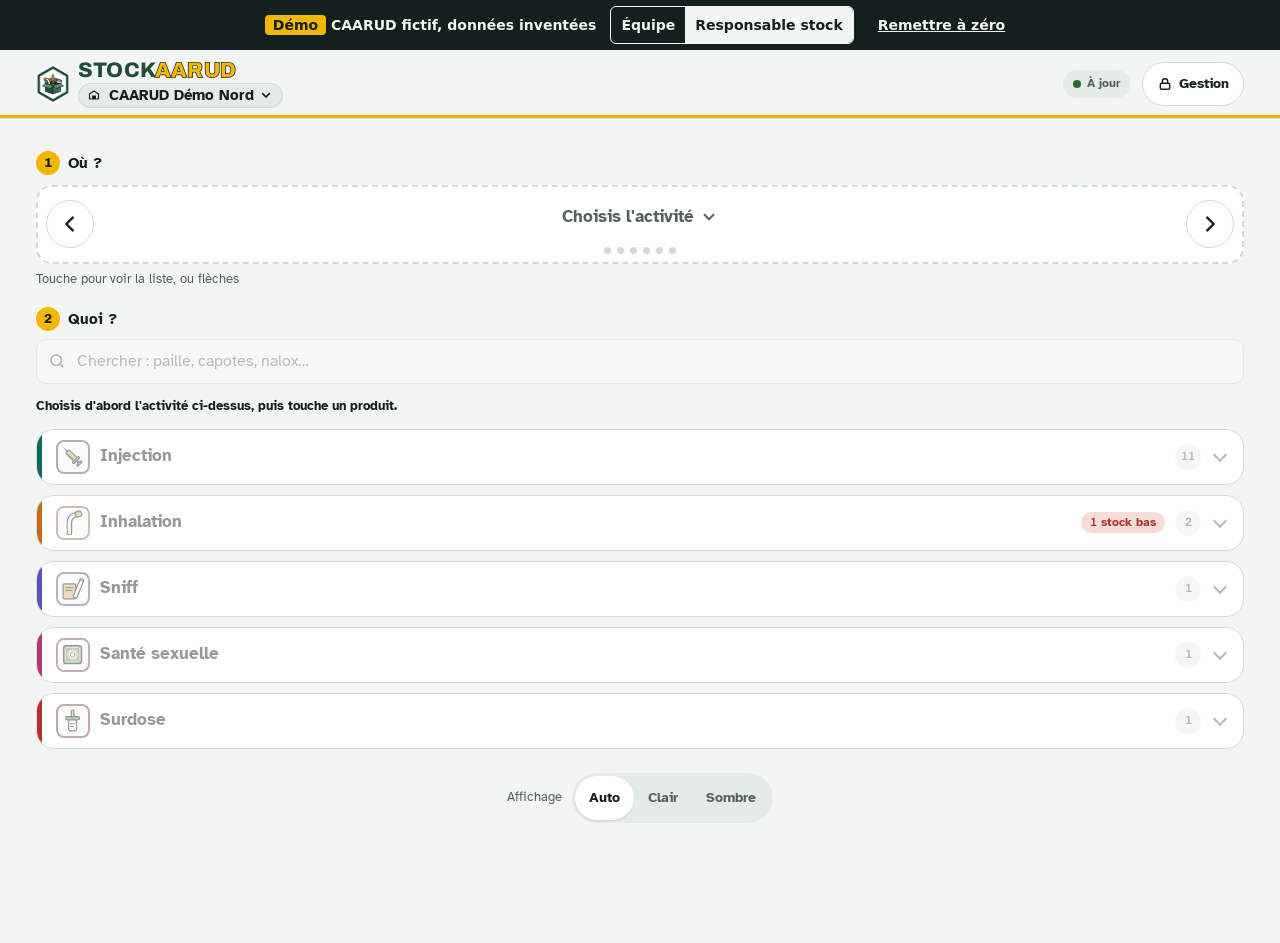
==== demo/index.html @ ba4b47fa "Add files via upload" ====
<!doctype html>
<html lang="fr">
<head>
<meta charset="utf-8">
<meta name="viewport" content="width=device-width,initial-scale=1,viewport-fit=cover">
<meta name="theme-color" content="#1F4D3A">
<meta name="description" content="Stockaarud : gestion des stocks de matériel de réduction des risques pour les CAARUD.">
<meta property="og:type" content="website">
<meta property="og:site_name" content="Stockaarud">
<meta property="og:locale" content="fr_FR">
<meta property="og:title" content="Stockaarud : la démo">
<meta property="og:description" content="Essaie l’appli avec un CAARUD fictif et un an de données : rien à installer, rien n’est envoyé.">
<meta property="og:image" content="https://stockaarud.github.io/img/og-stockaarud.jpg">
<meta property="og:image:width" content="1200">
<meta property="og:image:height" content="627">
<meta name="twitter:card" content="summary_large_image">

<link rel="icon" href="icons/icon-192.png">
<link rel="apple-touch-icon" href="icons/apple-touch-icon.png">
<meta name="apple-mobile-web-app-capable" content="yes">
<meta name="apple-mobile-web-app-title" content="Stockaarud">
<style>:root{color-scheme:light;padding-top:env(safe-area-inset-top,0px);padding-bottom:env(safe-area-inset-bottom,0px)}body{margin:0;font:14px system-ui,-apple-system,sans-serif}img{max-width:100%}[hidden]{display:none!important}</style>
<meta name="robots" content="noindex">
<title>Démo · Stockaarud</title>
<link rel="preconnect" href="https://fonts.googleapis.com">
<link rel="preconnect" href="https://fonts.gstatic.com" crossorigin>
<link rel="preload" as="style" href="https://fonts.googleapis.com/css2?family=Archivo:wdth,wght@100,600;100,800;112,800&family=Atkinson+Hyperlegible:ital,wght@0,400;0,700;1,400&display=swap" onload="this.onload=null;this.rel='stylesheet'">
<noscript><link rel="stylesheet" href="https://fonts.googleapis.com/css2?family=Archivo:wdth,wght@100,600;100,800;112,800&family=Atkinson+Hyperlegible:ital,wght@0,400;0,700;1,400&display=swap"></noscript>
<style>
/* Layout : appli outil, une colonne étroite et rapide pour l'équipe, plus large pour le coordo */
:root{
  --bg:#f2f5f3; --surface:#ffffff; --surface-2:#e5ece8; --fg:#14201d; --muted:#53645d; --line:#d0dbd5;
  --accent:#1f4d3a; --accent-ink:#ffffff; --accent-soft:#dce9e2; --brand:#1f4d3a; --brand-2:#f2b705; --brand-ink:#14201d;
  --good:#276b31; --good-soft:#dcefdf; --warn:#8a5200; --warn-soft:#f8e8cc; --crit:#b3332a; --crit-soft:#f7dcd8;
  --c1:#0c6a5d; --c2:#c46a1b; --c3:#5a55b5; --c4:#b23a72; --c5:#3f7fb8; --c6:#7b8a2e;
  --display:"Archivo","Helvetica Neue",Arial,sans-serif; --body:"StkNum","Atkinson Hyperlegible",system-ui,-apple-system,"Segoe UI",sans-serif;
  --r:12px;
}
@media (prefers-color-scheme:dark){:root:not([data-theme="light"]){
  --bg:#101714; --surface:#17211d; --surface-2:#1f2c26; --fg:#e4eeea; --muted:#9bb0a6; --line:#2b3a33;
  --accent:#7fc29c; --accent-ink:#0b1f16; --accent-soft:#1c3a2c; --brand:#ffffff; --brand-2:#f2b705; --brand-ink:#ffffff;
  --good:#71c47a; --good-soft:#1b3420; --warn:#f0a845; --warn-soft:#3a2b12; --crit:#ff7f72; --crit-soft:#3d1c19;
  --c1:#4cc2ae; --c2:#f09a4e; --c3:#9b96f0; --c4:#ef7fb3; --c5:#7db7ee; --c6:#bccb63; color-scheme:dark}}
:root[data-theme="dark"]{
  --bg:#101714; --surface:#17211d; --surface-2:#1f2c26; --fg:#e4eeea; --muted:#9bb0a6; --line:#2b3a33;
  --accent:#7fc29c; --accent-ink:#0b1f16; --accent-soft:#1c3a2c; --brand:#ffffff; --brand-2:#f2b705; --brand-ink:#ffffff;
  --good:#71c47a; --good-soft:#1b3420; --warn:#f0a845; --warn-soft:#3a2b12; --crit:#ff7f72; --crit-soft:#3d1c19;
  --c1:#4cc2ae; --c2:#f09a4e; --c3:#9b96f0; --c4:#ef7fb3; --c5:#7db7ee; --c6:#bccb63; color-scheme:dark}
*{box-sizing:border-box}
[hidden]{display:none!important}
body{background:var(--bg);color:var(--fg);font-family:var(--body);font-size:16px;line-height:1.45}
.wrap{max-width:1040px;margin:0 auto;padding-left:max(16px,env(safe-area-inset-left,0px));padding-right:max(16px,env(safe-area-inset-right,0px));padding-block:12px 120px}
header.top{position:sticky;top:env(safe-area-inset-top,0px);z-index:20;background:var(--bg);border-bottom:1px solid var(--line)}
body::before{content:"";position:fixed;inset:0 0 auto;height:env(safe-area-inset-top,0px);z-index:21;background:var(--bg)}
.topin{max-width:1040px;margin:0 auto;padding-left:max(16px,env(safe-area-inset-left,0px));padding-right:max(16px,env(safe-area-inset-right,0px));padding-block:10px;display:flex;align-items:center;gap:12px;flex-wrap:wrap}
.brand{font-family:var(--display);font-weight:800;font-size:22px;letter-spacing:-.01em;display:flex;align-items:center;gap:8px}
.brand .emb{width:34px;height:38px;flex:none}
.brand .wm{font-family:var(--display);font-weight:800;font-size:21px;letter-spacing:.01em;text-transform:uppercase;line-height:1}
.brand .wm .a{color:var(--brand)}.brand .wm .b{color:var(--brand-2);-webkit-text-stroke:3px var(--brand-ink);paint-order:stroke fill}
@media (prefers-color-scheme:dark){:root:not([data-theme="light"]) .brand .wm .b{-webkit-text-stroke:0}}
:root[data-theme="dark"] .brand .wm .b{-webkit-text-stroke:0}
header.top{box-shadow:inset 0 -3px 0 var(--brand-2)}
.brand{min-width:0}.brand .bt{display:flex;flex-direction:column;min-width:0;gap:2px}
.brand .caarud{align-self:flex-start;display:inline-flex;align-items:center;gap:4px;max-width:100%;min-width:0;font:700 14px/1.15 var(--body);color:var(--fg);letter-spacing:0;background:var(--surface-2);border:1px solid var(--line);border-radius:999px;padding:3px 8px 3px 9px;cursor:pointer;-webkit-tap-highlight-color:transparent}
.brand .caarud span{white-space:nowrap;overflow:hidden;text-overflow:ellipsis;min-width:0}
.brand .caarud svg{width:16px;height:16px;flex:none}
.brand .caarud:disabled{cursor:default;opacity:1;background:none;border-color:transparent;padding-left:0;color:var(--muted)}
.cbar{display:flex;width:100%;align-items:center;gap:10px;justify-content:space-between;border:0;margin:0;cursor:pointer;background:#1f4d3a;color:#fff;font:800 16px/1.2 var(--display);padding:8px max(16px,env(safe-area-inset-right,0px),calc((100% - 1040px)/2 + 16px)) 8px max(16px,env(safe-area-inset-left,0px),calc((100% - 1040px)/2 + 16px));margin-bottom:3px;text-align:left}
.cbar[hidden]{display:none}.cbar .cb-n{min-width:0;overflow:hidden;text-overflow:ellipsis;white-space:nowrap;font-size:17px;letter-spacing:.01em}
.cbar .cb-c{flex:none;display:inline-flex;align-items:center;gap:2px;font:700 13px var(--body);background:rgb(255 255 255/.16);border-radius:999px;padding:4px 6px 4px 10px}.cbar svg{width:16px;height:16px}
.cktip{position:fixed;z-index:70;pointer-events:none;background:var(--fg);color:var(--bg);font:500 13px/1.35 var(--body);padding:7px 10px;border-radius:10px;max-width:260px;box-shadow:0 6px 18px rgb(0 0 0/.25);display:flex;flex-direction:column;gap:2px}
.cktip[hidden]{display:none}.cktip i{display:inline-block;width:9px;height:9px;border-radius:2px;margin-right:6px;vertical-align:0}.cktip b{font-weight:800}
.ckguide{stroke:var(--fg);stroke-width:1;stroke-dasharray:3 3;opacity:.5;pointer-events:none}
svg[data-ck]{touch-action:pan-y}
.jscale{display:flex;align-items:center;gap:4px;margin:6px 0 0 40px;font-size:12px;color:var(--muted)}.jscale i{display:inline-block;width:18px;height:12px;border-radius:3px;background:var(--c1)}.jscale span{margin:0 4px}
.expg{display:grid;grid-template-columns:1fr 1fr;gap:8px}.expg .btn{justify-content:center;display:inline-flex;align-items:center;gap:6px}.expg .btn.primary{grid-column:1/-1}
@media (max-width:380px){.expg{grid-template-columns:1fr}}
@media (min-width:1100px){.wrap,.topin{max-width:1240px}.svnav{flex-wrap:wrap;overflow:visible}.cbar{padding-left:max(16px,calc((100% - 1240px)/2 + 16px));padding-right:max(16px,calc((100% - 1240px)/2 + 16px))}
  .bgrid{display:grid;grid-template-columns:minmax(0,1.3fr) minmax(0,1fr);gap:0 16px;align-items:start}.bcol{min-width:0}}
.xctl{display:flex;flex-wrap:wrap;gap:8px 14px;align-items:flex-end;margin-top:8px}.xctl label{display:flex;flex-direction:column;gap:4px;font-size:13px;color:var(--muted);font-weight:600}
.xt table{width:auto;min-width:min(100%,520px)}.xt table td{white-space:nowrap}.xt table th{white-space:normal;max-width:6.5em;vertical-align:bottom;line-height:1.2}.xt table td:first-child,.xt table th:first-child{max-width:none;white-space:normal;min-width:12em}.xt tr.xtot td{border-top:2px solid var(--fg)}
.lotp>summary{cursor:pointer;list-style:none}.lotp>summary::-webkit-details-marker{display:none}.lotp>summary::after{content:" ▾";color:var(--muted)}.lotp[open]>summary::after{content:" ▴"}
.lotg{display:grid;grid-template-columns:repeat(auto-fill,minmax(260px,1fr));gap:6px 14px;margin-top:12px}.loti{display:flex;align-items:center;gap:8px;padding:4px 0;border-bottom:1px solid var(--line)}.loti span{flex:1;min-width:0;font-size:14px}.loti input{width:90px;text-align:right}
.mt table input,.mt table select{min-height:36px;padding:4px 8px;font-size:14px}.mt td{vertical-align:middle}
body.en-ecran header.top,body.en-ecran #demoBar{display:none}
.ecran{padding:12px 0 40px}.eh{display:flex;justify-content:space-between;align-items:flex-start;gap:12px;flex-wrap:wrap}.eh h1{font:800 clamp(28px,4vw,52px)/1.05 var(--display);margin:0}.eh p{margin:4px 0 0;color:var(--muted);font-size:clamp(15px,1.6vw,22px)}
.eg{display:grid;grid-template-columns:repeat(auto-fit,minmax(280px,1fr));gap:16px;margin-top:18px}.ec{background:var(--surface);border:1px solid var(--line);border-radius:16px;padding:16px 18px;border-top:8px solid var(--line)}.ec.crit{border-top-color:var(--crit)}.ec.warn{border-top-color:var(--warn)}
.ec h2{font:800 clamp(18px,1.8vw,26px) var(--display);margin:0 0 10px}.ec ul{list-style:none;margin:0;padding:0}.ec li{display:flex;align-items:center;gap:10px;padding:8px 0;border-bottom:1px solid var(--line);font-size:clamp(16px,1.5vw,22px)}
.ec .en{flex:1;min-width:0}.ec .ej{font-weight:800;white-space:nowrap}.ec .ej.crit{color:var(--crit)}.ec .ej.warn{color:var(--warn)}.eok{color:var(--muted);font-size:18px}.ef{margin-top:16px;color:var(--muted);font-size:13px;text-align:center}
.chg{list-style:none;margin:6px 0 0;padding:0}.chg li{padding:8px 0 8px 22px;border-bottom:1px solid var(--line);position:relative;line-height:1.4}.chg li::before{position:absolute;left:0;top:8px;font-weight:800}
.chg li.up::before{content:"↗";color:var(--fg)}.chg li.down::before{content:"↘";color:var(--muted)}.chg li.new::before{content:"＋";color:var(--warn)}.chg li.stop::before{content:"×";color:var(--muted)}
.terr{display:flex;flex-wrap:wrap;align-items:center;gap:8px 12px;margin:8px 0 2px}.terr-p{display:flex;align-items:center;gap:8px;background:var(--surface);border:1px solid var(--line);border-radius:14px;padding:6px 8px 6px 12px;flex:1;min-width:230px}
.terr-l{flex:1;font-weight:600;font-size:14px;line-height:1.2}.terr-l small{display:block;font-weight:400;color:var(--muted);font-size:12px}.terr-n{min-width:34px;text-align:center;font:800 22px var(--display)}
.terr-b{width:44px;height:44px;border-radius:50%;border:1px solid var(--line);background:var(--surface-2);color:var(--fg);font:800 22px var(--body);cursor:pointer}.terr-b.plus{background:var(--actc,var(--accent));color:#fff;border-color:transparent}.terr-b:disabled{opacity:.35}
@media (max-width:899px){body.v-coordo header.top{position:static}.subnav .main button{padding-inline:8px}}
@media (min-width:1100px){body{font-size:17px}.note{font-size:14.5px}table{font-size:15.5px}.alert{font-size:15.5px}.kpi .k{font-size:13.5px}.subnav button{font-size:15.5px}.svnav button{font-size:14.5px}.legend{font-size:13.5px}.chip{font-size:16px}.btn{font-size:15.5px}.btn.small{font-size:14.5px}label{font-size:15px}
  .regwrap{display:grid;grid-template-columns:260px minmax(0,1fr);gap:18px;align-items:start;margin-top:14px}.regnav{display:flex;flex-direction:column;gap:2px;position:sticky;top:calc(var(--hdrH,64px) + var(--subH,52px) + 8px)}
  .regnav{max-height:calc(100vh - var(--hdrH,64px) - var(--subH,52px) - 24px);overflow-y:auto}.regnav .regh{margin:10px 12px 2px;padding-top:12px;border-top:1px solid var(--line);font:800 13.5px var(--body);color:var(--fg)}
  .regnav button{text-align:left;border:0;background:none;padding:8px 12px;border-radius:10px;font:600 15px var(--body);color:var(--muted);cursor:pointer}.regnav button[aria-pressed="true"]{background:var(--surface);color:var(--fg);box-shadow:inset 3px 0 0 var(--brand-2)}.regnav button:hover{color:var(--fg)}}
.cmdt td{vertical-align:middle}.cmdt tr.cmdx td{background:var(--surface-2);padding:12px 16px}
.instb{display:flex;flex-wrap:wrap;align-items:center;justify-content:center;gap:8px 12px;margin-top:20px;font-size:14px;color:var(--muted);text-align:center}
.iosg{list-style:none;margin:0;padding:0;display:flex;flex-direction:column;gap:10px}.iosg li{display:flex;align-items:center;gap:12px;font-size:16px}.iosg .ig{flex:none;width:52px;height:52px;border-radius:12px;background:var(--surface-2);display:grid;place-items:center;color:#0a7aff}.iosg .ig.tx{font:700 13px var(--body);width:auto;padding:0 10px}
.iosarrow{text-align:center;font-weight:700;color:var(--accent)}
.cl{display:flex;flex-direction:column;gap:8px}.cl-it{display:flex;gap:8px;align-items:center}
.cl-go{flex:1;min-width:0;display:flex;flex-direction:column;align-items:flex-start;gap:2px;text-align:left;font:inherit;color:var(--fg);background:var(--surface-2);border:2px solid transparent;border-radius:12px;padding:12px 14px;cursor:pointer;min-height:56px}
.cl-go b{font-size:17px}.cl-go span{font-size:13px;color:var(--muted)}
.cl-it.cur .cl-go{border-color:var(--actc,var(--accent));background:var(--surface);cursor:default}
.cl-add{border-top:1px solid var(--line);padding-top:10px}.cl-add summary{cursor:pointer;font-weight:700;min-height:40px;display:flex;align-items:center}
.cl-scan{display:flex;flex-direction:column;gap:8px}.cl-scan[hidden]{display:none}.cl-scan video{width:100%;aspect-ratio:1;object-fit:cover;border-radius:12px;background:#000}
.cl-add[open]{display:flex;flex-direction:column;gap:8px}.cl-add input{width:100%;box-sizing:border-box}
.brand .caarud::before{content:"";display:inline-block;width:12px;height:12px;margin-right:5px;vertical-align:-1px;background:currentColor;-webkit-mask:url("data:image/svg+xml,%3Csvg xmlns='http://www.w3.org/2000/svg' viewBox='0 0 24 24'%3E%3Cpath d='M3 10 12 4l9 6v10H3z' fill='none' stroke='black' stroke-width='2.4' stroke-linejoin='round'/%3E%3Crect x='8' y='13' width='8' height='7' fill='black'/%3E%3C/svg%3E") center/contain no-repeat;mask:url("data:image/svg+xml,%3Csvg xmlns='http://www.w3.org/2000/svg' viewBox='0 0 24 24'%3E%3Cpath d='M3 10 12 4l9 6v10H3z' fill='none' stroke='black' stroke-width='2.4' stroke-linejoin='round'/%3E%3Crect x='8' y='13' width='8' height='7' fill='black'/%3E%3C/svg%3E") center/contain no-repeat}
.topin{flex-wrap:nowrap}
.sync{background:var(--surface-2);border-radius:999px;padding:5px 10px;white-space:nowrap;font-weight:600}
@media (max-width:480px){.topin{gap:8px}.brand .emb{width:30px;height:34px}.brand .wm{font-size:18px}.hbtn{padding:8px 12px}}
.grow{flex:1}
.hbtn{display:inline-flex;align-items:center;gap:6px;border:1px solid var(--line);background:var(--surface);color:var(--fg);border-radius:999px;padding:8px 14px;font:600 14px var(--body);cursor:pointer;min-height:44px}
.hbtn svg{width:16px;height:16px}
.codebox{display:flex;flex-direction:column;gap:12px}
.codebox input{font:800 28px var(--display);letter-spacing:.3em;text-align:center}
.codebox .err{color:var(--crit);font-weight:600;min-height:1.2em}
@media (prefers-reduced-motion:no-preference){.codebox.shake{animation:shake .35s}}
@keyframes shake{25%{transform:translateX(-8px)}50%{transform:translateX(8px)}75%{transform:translateX(-4px)}}
.seg{display:inline-flex;background:var(--surface-2);border-radius:999px;padding:3px}
.seg button{border:0;background:none;color:var(--muted);font:600 14px var(--body);padding:7px 14px;min-height:44px;border-radius:999px;cursor:pointer}
.seg button[aria-pressed="true"]{background:var(--surface);color:var(--fg);box-shadow:0 1px 2px rgb(0 0 0/.12)}
.sync{font-size:12px;color:var(--muted);display:inline-flex;align-items:center;gap:6px}
.dot{width:8px;height:8px;border-radius:50%;background:var(--muted);display:inline-block;flex:none}
.dot.ok{background:var(--good)}.dot.warn{background:var(--warn)}.dot.crit{background:var(--crit)}
h1,h2,h3{font-family:var(--display);font-stretch:108%;text-wrap:balance;margin:0}
h2{font-size:19px;font-weight:800}
h3{font-size:15px;font-weight:600;font-family:var(--body)}
.label{font:700 15px var(--body);color:var(--fg);margin:20px 0 10px;display:flex;align-items:center;gap:8px}
.stepn{width:24px;height:24px;border-radius:50%;background:var(--brand-2);color:#14201D;font:800 13px var(--display);display:inline-grid;place-items:center;flex:none}
.chips{display:flex;flex-wrap:wrap;gap:8px}
.chip{border:1px solid var(--line);background:var(--surface);color:var(--fg);border-radius:999px;padding:10px 16px;font:500 15px var(--body);cursor:pointer;min-height:44px}
.chip[aria-pressed="true"]{background:var(--accent);border-color:var(--accent);color:var(--accent-ink)}
.chip.ghost{border-style:dashed;color:var(--muted)}
.themebar{display:flex;align-items:center;justify-content:center;gap:10px;margin-top:24px}
.alert.mute{background:none;border-color:var(--line);color:var(--muted)}
.subnav{flex-direction:column;overflow:visible;gap:2px}.subnav .main,.subnav .more{display:flex;gap:4px;overflow-x:auto}.subnav .main button{padding-inline:10px}.subnav .more{flex-wrap:wrap;gap:2px;overflow:visible}.subnav .more button{padding-inline:6px;flex:1 1 auto}.subnav .main [data-act="tabMore"]{position:sticky;right:0;margin-left:auto;background:var(--bg);box-shadow:-10px 0 8px -4px var(--bg)}html[data-tint] .subnav .main [data-act="tabMore"]{background:color-mix(in srgb,var(--tint) 14%,var(--bg))}
.recap .ri{flex-wrap:wrap}.recap .ri .rn{flex:1 1 130px;min-width:0}
.quick{display:flex;flex-wrap:wrap;justify-content:center;gap:8px}
.quick button{min-width:52px;min-height:44px;padding:0 14px;border:1px solid var(--line);border-radius:999px;background:var(--surface-2);color:var(--fg);font:700 16px var(--body);cursor:pointer}
.quick button:active{background:var(--actc,var(--accent));border-color:var(--actc,var(--accent));color:#fff}
html[data-tint] body{background:var(--tintbg);background-attachment:fixed}
html[data-tint] header.top,html[data-tint] body::before,html[data-tint] .subnav,html[data-tint] .svnav{background:color-mix(in srgb,var(--tint) 14%,var(--bg))}
html[data-tint] header.top{box-shadow:inset 0 -3px 0 var(--tint)}
.chip.actc[aria-pressed="true"]{background:var(--c);border-color:var(--c);color:#fff}
@media (prefers-reduced-motion:no-preference){body,header.top,.subnav,.svnav{transition:background-color .35s ease}}
.actbar{display:flex;align-items:center;gap:8px;padding:8px;border-radius:16px;border:2px solid var(--actc,var(--accent));background:color-mix(in srgb,var(--actc,var(--accent)) 12%,var(--surface));touch-action:pan-y;user-select:none}
.actarr{flex:none;width:48px;height:48px;border-radius:50%;border:1px solid var(--line);background:var(--surface);color:var(--fg);display:grid;place-items:center;cursor:pointer}
.actarr svg{width:22px;height:22px}
.actmid{flex:1;min-width:0;display:flex;flex-direction:column;align-items:center;gap:8px;overflow:hidden}
.actname{display:flex;align-items:center;gap:10px;font:800 22px var(--display);color:var(--fg);max-width:100%}
.actname span{text-align:center;line-height:1.05;overflow-wrap:anywhere}.actname{font-size:clamp(18px,5.4vw,22px)}
.actdots{display:flex;gap:6px}.actdots i{width:7px;height:7px;border-radius:50%;background:var(--line)}.actdots i.on{background:var(--actc,var(--accent));transform:scale(1.3)}
.actmeta{display:flex;justify-content:space-between;align-items:center;margin-top:6px}
.chips.actlist{margin-top:10px}
.sheet{border-top:6px solid var(--actc,var(--accent))}
.chip.ghost[aria-pressed="true"]{color:var(--accent-ink);border-style:solid}
input,select,textarea{font:inherit;font-size:16px;color:var(--fg);background:var(--surface);border:1px solid var(--line);border-radius:10px;padding:10px 12px;min-height:44px;width:100%}
input:focus-visible,select:focus-visible,button:focus-visible,textarea:focus-visible{outline:2px solid var(--accent);outline-offset:2px}
.search{position:relative}
.search input{padding-left:40px;font-size:16px}
.search svg{position:absolute;left:12px;top:50%;transform:translateY(-50%);width:18px;height:18px;color:var(--muted)}
.grid{display:grid;grid-template-columns:repeat(auto-fill,minmax(150px,1fr));gap:10px;margin-top:12px}
.tile{position:relative;border:1px solid var(--line);background:var(--surface);border-radius:12px;padding:12px;text-align:left;cursor:pointer;display:flex;flex-direction:column;gap:8px;min-height:104px;color:var(--fg);font:inherit;min-width:0}
@media (hover:hover){.tile:hover{border-color:var(--accent)}}
.tile .nm{overflow-wrap:anywhere}
.tile .st{font-size:14px;color:var(--muted);display:flex;align-items:center;gap:6px;margin-top:auto;font-variant-numeric:tabular-nums;border-top:1.5px dashed var(--line);padding-top:8px;margin-left:-12px;margin-right:-12px;padding-left:12px;padding-right:12px}
.tile::after{content:none}
.tile .nm{font:700 16px/1.2 var(--body)}
.badge{width:46px;height:46px;border-radius:10px;display:grid;place-items:center;flex:none;overflow:hidden;background:#F4F7F5;border:2px solid var(--cat,var(--line))}
.badge svg{width:84%;height:84%}
.badge img{width:100%;height:100%;object-fit:cover}
.icpick{display:grid;grid-template-columns:repeat(auto-fill,minmax(74px,1fr));gap:8px}
.icpick button{display:flex;flex-direction:column;align-items:center;gap:4px;border:2px solid var(--line);background:#F4F7F5;color:#14201D;border-radius:10px;padding:6px 4px;font:500 11px var(--body);cursor:pointer;line-height:1.15;text-align:center}
.icpick button svg{width:36px;height:36px}
.icpick button[aria-pressed="true"]{border-color:var(--accent);box-shadow:0 0 0 2px var(--accent)}
.photorow{display:flex;gap:12px;align-items:center;flex-wrap:wrap}
.photorow .badge{width:72px;height:72px}
.btn{border:1px solid var(--line);background:var(--surface);color:var(--fg);border-radius:10px;padding:10px 16px;font:600 14px var(--body);cursor:pointer;min-height:44px;display:inline-flex;align-items:center;justify-content:center;gap:6px}
.btn.primary{background:var(--accent);border-color:var(--accent);color:var(--accent-ink)}
.btn.big{width:100%;font-size:17px;min-height:54px}
.btn.small{min-height:44px;padding:8px 12px;font-size:13px}
.btn.danger{color:var(--crit)}
.btn:disabled,.seg button:disabled,.toggle button:disabled{opacity:.45;cursor:not-allowed}
.link{background:none;border:0;color:var(--accent);font:600 14px var(--body);cursor:pointer;padding:12px 0;min-height:44px;text-decoration:underline;text-underline-offset:3px;text-decoration-thickness:1px}
.note{font-size:13px;color:var(--muted)}
.banner{border-radius:10px;padding:10px 12px;font-size:14px;margin-top:10px}
.banner.warn{background:var(--warn-soft);color:var(--warn)}.banner.info{background:var(--accent-soft);color:var(--fg)}
.sheet-back{position:fixed;inset:0;background:rgb(0 0 0/.4);z-index:40;display:flex;align-items:flex-end;justify-content:center}
.sheet{background:var(--surface);width:100%;max-width:520px;border-radius:18px 18px 0 0;padding:18px max(18px,env(safe-area-inset-right,0px)) calc(18px + env(safe-area-inset-bottom,0px)) max(18px,env(safe-area-inset-left,0px));display:flex;flex-direction:column;gap:14px;max-height:92vh;overflow:auto}
@media (min-width:700px){.sheet-back{align-items:center}.sheet{border-radius:18px}}
.stepper{display:flex;align-items:center;justify-content:space-between;gap:12px}
.stepper button{width:64px;height:64px;border-radius:50%;border:1px solid var(--line);background:var(--surface-2);font:700 28px var(--display);color:var(--fg);cursor:pointer}
.stepper output,.stepper input{font:800 44px var(--display);font-variant-numeric:tabular-nums;min-width:2ch;text-align:center}
.stepper input{width:150px;min-height:70px;border:2px solid var(--line);border-radius:14px;background:var(--surface);padding:4px;-moz-appearance:textfield;appearance:textfield}
.stepper input::-webkit-outer-spin-button,.stepper input::-webkit-inner-spin-button{-webkit-appearance:none;margin:0}
.stepper input:focus{border-color:var(--accent);outline:none}
.toggle{display:flex;background:var(--surface-2);border-radius:10px;padding:3px}
.toggle button{flex:1;border:0;background:none;padding:10px;min-height:44px;border-radius:8px;font:600 15px var(--body);color:var(--muted);cursor:pointer}
.toggle button[aria-pressed="true"]{background:var(--surface);color:var(--fg);box-shadow:0 1px 2px rgb(0 0 0/.12)}
.toast{position:fixed;left:50%;transform:translateX(-50%);bottom:calc(16px + env(safe-area-inset-bottom,0px));background:var(--fg);color:var(--bg);border-radius:12px;padding:10px 12px 10px 16px;display:flex;gap:12px;align-items:center;z-index:50;max-width:calc(100% - 32px);font-size:14px;box-shadow:0 6px 20px rgb(0 0 0/.25)}
.toast button{background:none;border:1.5px solid currentColor;color:inherit;border-radius:10px;padding:0 14px;min-height:44px;font:700 14px var(--body);cursor:pointer;flex:none}
.toast{width:min(440px,calc(100% - 32px));justify-content:space-between}
.subnav{display:flex;gap:6px;overflow-x:auto;margin:6px 0 4px;padding:4px 0;position:sticky;top:var(--hdrH,64px);z-index:15;background:var(--bg)}
.subnav button{border:0;background:none;padding:8px 12px;min-height:44px;border-radius:8px;font:600 14px var(--body);color:var(--muted);cursor:pointer;white-space:nowrap}
.subnav button[aria-pressed="true"]{background:var(--accent-soft);color:var(--fg);box-shadow:inset 0 -3px 0 var(--brand-2)}
.panel{background:var(--surface);border:1px solid var(--line);border-radius:var(--r);padding:16px;min-width:0}
details.fold>summary{list-style:none;cursor:pointer;display:flex;align-items:center;justify-content:space-between;gap:12px;min-height:44px;margin:-6px 0}
details.fold>summary::-webkit-details-marker{display:none}
details.fold>summary h2{margin:0}
details.fold>summary::after{content:"";flex:none;width:10px;height:10px;border-right:2.5px solid var(--muted);border-bottom:2.5px solid var(--muted);transform:rotate(45deg);margin:0 6px 4px 0;transition:transform .2s}
details.fold[open]>summary{margin-bottom:8px}
details.fold[open]>summary::after{transform:rotate(-135deg);margin-bottom:-4px}
details.fold>summary:focus-visible{outline:2px solid var(--accent);outline-offset:4px;border-radius:6px}
.cols{display:grid;grid-template-columns:repeat(auto-fit,minmax(300px,1fr));gap:14px;margin-top:14px}
.alerts{display:flex;flex-direction:column;gap:8px;margin-top:10px}
.alert{display:flex;gap:10px;align-items:flex-start;border-radius:10px;padding:10px 12px;font-size:14px;border:1px solid}
.alert.crit{background:var(--crit-soft);border-color:var(--crit)}.alert.warn{background:var(--warn-soft);border-color:var(--warn)}.alert.info{background:var(--accent-soft);border-color:var(--accent)}
.alert b{font-weight:600}
.tw{overflow-x:auto;margin-top:10px}
table{border-collapse:collapse;width:100%;font-size:14px;font-variant-numeric:tabular-nums}
th{text-align:left;font-size:13px;font-weight:700;color:var(--muted);padding:8px;border-bottom:1px solid var(--line);white-space:nowrap}
td{padding:9px 8px;border-bottom:1px solid var(--line);vertical-align:middle}
td.n,th.n{text-align:right}
.pill{display:inline-block;border-radius:999px;padding:2px 9px;font-size:12px;font-weight:600;white-space:nowrap}
.pill.crit{background:var(--crit-soft);color:var(--crit)}.pill.warn{background:var(--warn-soft);color:var(--warn)}.pill.good{background:var(--good-soft);color:var(--good)}.pill.mute{background:var(--surface-2);color:var(--muted)}
.form{display:grid;grid-template-columns:repeat(auto-fit,minmax(160px,1fr));gap:10px;align-items:end}
.form label{display:flex;flex-direction:column;gap:4px;font-size:13px;color:var(--muted);min-width:0}
.row{display:flex;gap:8px;align-items:center;flex-wrap:wrap}
.list{display:flex;flex-direction:column}
.list .it{display:flex;gap:10px;align-items:center;padding:10px 0;border-bottom:1px solid var(--line);flex-wrap:wrap}
.list .it:last-child{border-bottom:0}
.kpis{display:grid;grid-template-columns:repeat(auto-fit,minmax(150px,1fr));gap:10px;margin-top:12px}
.kpi{background:var(--surface);border:1px solid var(--line);border-radius:var(--r);padding:12px 14px}
.kpi .v{font:800 24px var(--display);font-variant-numeric:tabular-nums}
.kpi .k{font-size:12px;color:var(--muted)}
.chart svg{width:100%;height:auto;display:block}
.legend{display:flex;flex-wrap:wrap;gap:12px;font-size:12px;color:var(--muted);margin-top:6px}
.legend i{display:inline-block;width:10px;height:10px;border-radius:3px;margin-right:5px;vertical-align:-1px}
.ctrls{display:flex;flex-wrap:wrap;gap:10px 18px;align-items:center;margin-top:12px}
.ctrls .seg button{font-size:13px;padding:6px 12px}
.ctrls .lbl{font-size:12px;color:var(--muted);margin-right:6px}
.stwrap{position:relative}
.stwrap svg{width:100%;height:auto;display:block;touch-action:pan-y}
.tip{position:absolute;pointer-events:none;background:var(--surface);border:1px solid var(--line);border-radius:10px;padding:8px 10px;font-size:12px;box-shadow:0 6px 18px rgb(0 0 0/.15);min-width:150px;z-index:5}
.tip b{display:block;font-size:13px;margin-bottom:4px}
.tip div{display:flex;justify-content:space-between;gap:12px;font-variant-numeric:tabular-nums}
.tip i,.lg i{display:inline-block;width:9px;height:9px;border-radius:2px;margin-right:5px;vertical-align:0}
.lg{display:flex;flex-wrap:wrap;gap:6px;margin-top:8px}
.lg button{border:1px solid var(--line);background:var(--surface);color:var(--fg);border-radius:999px;padding:9px 12px;min-height:44px;font:500 12px var(--body);cursor:pointer}
.lg button[aria-pressed="false"]{opacity:.45;text-decoration:line-through}
#stSvg .ln{transition:opacity .2s}#stSvg .ln.dim{opacity:.3}#stSvg .ln.dim polyline{stroke-width:1.6}#stSvg.hling .ln{opacity:.12}#stSvg.hling .ln.hl{opacity:1}#stSvg.hling .ln.hl polyline{stroke-width:3.5}
.curn{display:flex;align-items:center;gap:8px;margin:4px 0 0}.curn svg,.chart .curn svg{flex:none;width:26px;height:10px}.curb{flex:none;display:inline-block;width:12px;height:12px;border-radius:3px;background:color-mix(in srgb,var(--c1) 35%,transparent);border:1.5px dashed var(--c1)}
.rank{display:flex;flex-direction:column;gap:6px;margin-top:10px}
.rank button{display:grid;grid-template-columns:minmax(0,1.3fr) minmax(0,2fr) auto;gap:10px;align-items:center;background:none;border:0;padding:6px 4px;border-radius:8px;cursor:pointer;text-align:left;font:inherit;color:var(--fg)}
.rank button:hover,.rank button[aria-pressed="true"]{background:var(--surface-2)}
.rank .nm{overflow:hidden;text-overflow:ellipsis;white-space:nowrap;font-size:14px}
.rank .tr{height:10px;background:var(--surface-2);border-radius:5px;overflow:hidden}
.rank .tr span{display:block;height:10px;border-radius:5px}
.rank .v{font-variant-numeric:tabular-nums;font-size:13px;font-weight:600;white-space:nowrap}
.delta{font-size:13px;font-weight:600}.delta.up{color:var(--warn)}.delta.down{color:var(--good)}
@media (max-width:640px){
 table.resp thead{display:none}
 table.resp,table.resp tbody,table.resp tr,table.resp td{display:block;width:100%}
 table.resp tr{border-bottom:1px solid var(--line);padding:10px 0}
 table.resp td{border:0;padding:3px 0;display:flex;justify-content:space-between;align-items:center;gap:12px;text-align:right;min-height:28px}
 table.resp td::before{content:attr(data-label);color:var(--muted);font-size:12px;text-align:left;flex:none}
 table.resp td:first-child{font-weight:600;font-size:15px;text-align:left;justify-content:flex-start}
 table.resp td:first-child::before{content:none}
 table.resp td:last-child:empty{display:none}
 table.resp td .btn{margin-left:auto}
}
.auto{display:flex;flex-direction:column;margin-top:8px}
.auto details{border-bottom:1px solid var(--line)}
.auto details:last-child{border-bottom:0}
.auto summary{display:flex;align-items:center;gap:10px;padding:10px 0;cursor:pointer;list-style:none;flex-wrap:wrap}
.auto summary::-webkit-details-marker{display:none}
.auto summary .badge{width:38px;height:38px}
.auto .an{flex:1;min-width:120px;font-weight:600;display:flex;flex-direction:column}
.auto .an small{font-weight:400;font-size:12px;color:var(--muted);font-variant-numeric:tabular-nums}
.auto .ac{font-size:13px;white-space:nowrap}
.auto dl{display:grid;grid-template-columns:auto 1fr;gap:4px 16px;margin:0 0 12px 48px;font-size:13px}
.auto dt{color:var(--muted)}.auto dd{margin:0;font-variant-numeric:tabular-nums}
.whatif{margin-top:12px;padding:12px;border-radius:10px;background:var(--surface-2)}
.whatif input[type=number],.whatif input[type=date]{min-height:40px;padding:6px 8px}
.wiout{margin:8px 0 2px;padding-left:18px;font-size:14px;display:flex;flex-direction:column;gap:2px}
.recap{margin-top:18px;background:var(--surface);border:1px solid var(--line);border-radius:var(--r);padding:12px 14px}
.recap summary,.why summary{min-height:44px}
summary:focus-visible{outline:2px solid var(--accent);outline-offset:2px;border-radius:6px}
.recap summary{display:flex;flex-wrap:wrap;gap:4px 10px;align-items:baseline;cursor:pointer}
.recap.empty-r{display:flex;flex-direction:column;gap:4px}
.ri{display:flex;align-items:center;gap:10px;padding:6px 0;border-top:1px solid var(--line)}
.ri .badge{width:34px;height:34px}
.ri .rn{flex:1;min-width:0;display:flex;flex-direction:column}.ri .rn b{font-weight:600;overflow:hidden;text-overflow:ellipsis;white-space:nowrap}.ri .rn small{color:var(--muted);font-size:12px}
.ri .rq{font-weight:600;font-variant-numeric:tabular-nums;white-space:nowrap}
.props{display:flex;flex-direction:column;gap:10px;margin-top:10px}
.prop{border:1px solid var(--line);border-radius:var(--r);padding:12px}
.prop .ph{display:flex;align-items:center;gap:10px}.prop .ph .badge{width:40px;height:40px}
.prop .an{flex:1;min-width:0;display:flex;flex-direction:column}.prop .an small{color:var(--muted);font-size:12px}
.prop .sq{font:800 18px var(--display);white-space:nowrap;text-align:right}.prop .sq small{display:block;font:500 12px/1.25 var(--body);color:var(--muted);white-space:normal;max-width:7.5em;margin-left:auto}.hz{font-size:12px;white-space:nowrap}
.why{margin-top:8px}.why summary{cursor:pointer;color:var(--accent);font-weight:600;font-size:14px}
.calc{margin:8px 0 0;padding-left:20px;display:flex;flex-direction:column;gap:6px;font-size:14px;line-height:1.45}
.pill.ess{background:var(--brand-2);color:#14201D}
details.cat{margin-top:10px;border:1px solid var(--line);border-radius:var(--r);background:var(--surface);overflow:hidden}
details.cat>summary{display:flex;align-items:center;gap:10px;padding:12px 14px;cursor:pointer;list-style:none;font-weight:600;border-left:5px solid var(--cat,var(--accent))}
details.cat>summary::-webkit-details-marker{display:none}
details.cat>summary .ct{flex:1}
.cic{width:34px;height:34px;flex:none;border-radius:8px;background:#F4F7F5;border:2px solid var(--cat,var(--line));display:grid;place-items:center}.cic svg{width:84%;height:84%}
.swatch+.cicb{width:44px;height:44px;padding:0;border-radius:10px;background:#F4F7F5;border:2px solid var(--line);display:grid;place-items:center;cursor:pointer}.cicb svg{width:80%;height:80%}
details.cat>summary .cn{min-width:26px;height:26px;border-radius:13px;background:var(--surface-2);display:grid;place-items:center;font-size:12px;color:var(--muted)}
details.cat>summary::after{content:"";width:8px;height:8px;border-right:2px solid var(--muted);border-bottom:2px solid var(--muted);transform:rotate(45deg);margin:0 4px 4px}
details.cat[open]>summary::after{transform:rotate(-135deg);margin:6px 4px 0}
details.cat>.grid{margin:0;padding:0 10px 10px}
.subs{display:flex;flex-direction:column;gap:8px;padding:0 10px 10px}
.pbtn{float:right;margin:0 0 6px 10px;gap:6px}
.twx{overflow-x:auto;margin-top:10px}
.regg{font-size:20px;margin:30px 2px 0}
.bilanp .twx{background:linear-gradient(to right,transparent,var(--surface) 60%) right/36px 100% no-repeat local,radial-gradient(farthest-side at 100% 50%,rgb(0 0 0/.2),transparent) right/14px 100% no-repeat scroll}
.bilanp .twx table{width:auto;min-width:min(100%,560px)}
.bilanp .twx th.n,.bilanp .twx td.n{padding-left:24px;white-space:nowrap}
.bilanp .twx tr>:first-child{position:sticky;left:0;z-index:1;background:var(--surface);min-width:140px;max-width:260px;box-shadow:1px 0 0 var(--line)}
.bilanp .twx td[colspan]{max-width:none;box-shadow:none}
.scopebar{display:flex;flex-wrap:wrap;align-items:center;gap:6px 10px;margin:8px 0 4px}.scopebar .lbl{font-size:13px;color:var(--muted);font-weight:600}.scopebar .chips{display:flex;flex-wrap:wrap;gap:6px}.scopebar .chip{min-height:38px;padding:6px 12px;font-size:14px}
.svnav{display:flex;gap:6px;overflow-x:auto;margin:12px 0 4px;padding:4px 0 6px;scrollbar-width:thin;position:sticky;top:calc(var(--hdrH,64px) + var(--subH,52px));z-index:14;background:var(--bg)}
.svnav button{flex:none;border:1px solid var(--line);background:var(--surface);color:var(--fg);border-radius:999px;padding:8px 14px;min-height:40px;font:600 13px var(--body);cursor:pointer;white-space:nowrap}
.svnav button[aria-pressed="true"]{background:var(--accent);border-color:var(--accent);color:var(--accent-ink)}
.dn{display:grid;grid-template-columns:minmax(0,240px) minmax(0,1fr);gap:16px;align-items:center;margin-top:10px}
.dn .legend{flex-direction:column;gap:8px;font-size:14px;color:var(--fg)}.dn .legend b{color:var(--muted);font-weight:600}
@media (max-width:560px){.dn{grid-template-columns:1fr}}
.acards{display:grid;grid-template-columns:repeat(auto-fill,minmax(250px,1fr));gap:12px;margin-top:12px}
.acard{border:1px solid var(--line);border-radius:12px;padding:12px;min-width:0}.acard h3{display:flex;align-items:center;font-family:var(--display);font-size:16px;margin-bottom:6px}
.acard .chart svg{max-width:170px;margin:0 auto}.acard .legend{font-size:12px}
.bil{display:grid;grid-template-columns:minmax(0,3fr) minmax(0,2fr);gap:16px;margin-top:12px}.bil h3{margin-bottom:6px}
@media (max-width:760px){.bil{grid-template-columns:1fr}}
@media print{header.top,.subnav,.pbtn,.btn,.seg,#hdrBtn{display:none!important}.panel{break-inside:avoid;border-color:#ccc}body{background:#fff}}
.wiz{max-width:720px;margin:10px auto 0}.wiz>p{font-size:16px}
.lab-s{font:700 12px var(--body);text-transform:uppercase;letter-spacing:.1em;color:var(--muted);margin:8px 0 6px}
.wizbar{display:flex;gap:6px;margin-bottom:14px}.wizbar span{flex:1;height:6px;border-radius:3px;background:var(--line)}.wizbar .done{background:var(--accent)}.wizbar .cur{background:var(--brand-2)}
.wizh{font-size:28px;font-weight:800;margin-bottom:6px}
.wizmot{display:flex;flex-wrap:wrap;gap:6px 12px;align-items:center;margin:0 0 12px;font-weight:700;color:var(--accent)}.wizmot .tps{font-weight:600;color:var(--muted);background:var(--surface);border:1px solid var(--line);border-radius:99px;padding:2px 10px;font-size:13px}
.pp{position:relative;margin-top:12px;border:2px solid var(--brand-2);background:var(--surface);border-radius:14px;padding:16px}
.pp h2{margin:0 40px 2px 0}.pp .ppmot{margin:0 0 10px;font-weight:700;color:var(--accent)}
.ppbar{height:10px;border-radius:5px;background:var(--line);overflow:hidden;margin:4px 0 12px}.ppbar span{display:block;height:100%;border-radius:5px;background:linear-gradient(90deg,var(--accent),var(--brand-2))}
@media (prefers-reduced-motion:no-preference){.ppbar span{transition:width .6s cubic-bezier(.2,.8,.2,1)}}
.pp ol{list-style:none;margin:0;padding:0;display:grid;gap:8px}
.pp li{display:flex;align-items:center;gap:10px;min-height:44px;flex-wrap:wrap}
.pp li .ck{flex:none;width:26px;height:26px;border-radius:50%;display:grid;place-items:center;font-weight:800;font-size:14px;border:2px solid var(--line);color:var(--muted)}
.pp li.ok .ck{background:var(--accent);border-color:var(--accent);color:#fff}.pp li.ok .t{color:var(--muted);text-decoration:line-through;text-decoration-thickness:1px}
.pp li.now .ck{border-color:var(--brand-2);background:var(--brand-2);color:var(--brand-ink,#14201d)}.pp li.now .t{font-weight:700}
.pp li .t{flex:1;min-width:140px}.pp li .btn{margin-left:auto}
.pp .x{position:absolute;top:8px;right:8px;width:44px;height:44px;border:0;background:none;color:var(--muted);font-size:22px;cursor:pointer;border-radius:10px}
.fete{position:fixed;inset:0;z-index:60;display:grid;place-items:center;background:rgb(0 0 0/.45);padding:16px;overflow:hidden}
.fete .carte{position:relative;z-index:1;max-width:380px;width:100%;background:var(--surface);color:var(--fg);border-radius:18px;padding:24px 20px;text-align:center;box-shadow:0 12px 40px rgb(0 0 0/.3)}
.fete .carte .big{font-size:52px;line-height:1;margin-bottom:8px}.fete h2{margin:0 0 6px;font-size:24px}.fete p{margin:0 0 16px}
.fete i{position:absolute;top:-16px;width:10px;height:14px;border-radius:2px;opacity:0}
@media (prefers-reduced-motion:no-preference){.fete i{animation:confetti 2.6s cubic-bezier(.25,.6,.4,1) forwards}.fete .carte{animation:popIn .35s cubic-bezier(.2,1.4,.4,1) both}}
@keyframes confetti{0%{opacity:1;transform:translate3d(0,0,0) rotate(0)}100%{opacity:0;transform:translate3d(var(--dx),105vh,0) rotate(var(--r))}}
@keyframes popIn{from{transform:scale(.85);opacity:0}to{transform:none;opacity:1}}
.wizl{display:flex;flex-direction:column;gap:6px;font-weight:600;margin-top:10px}.wizl input{font-size:18px;min-height:52px}
.wizacts{display:grid;grid-template-columns:repeat(auto-fill,minmax(150px,1fr));gap:10px;margin-top:12px}
.wizact{display:flex;align-items:center;gap:10px;border:2px solid var(--line);background:var(--surface);color:var(--fg);border-radius:12px;padding:12px;font:600 15px var(--body);cursor:pointer;text-align:left;min-height:64px}
.wizact[aria-pressed="true"]{border-color:var(--accent);background:var(--accent-soft);box-shadow:inset 0 -3px 0 var(--brand-2)}
.wiznav{display:flex;gap:10px;justify-content:space-between;flex-wrap:wrap;margin:22px 0 10px;position:sticky;bottom:calc(8px + env(safe-area-inset-bottom,0px));background:var(--bg);padding:8px 0}
.wiznav .primary{flex:1;min-height:52px;font-size:16px}
.wiz [data-act="invRapideOk"]{display:none}
.wizact[aria-pressed="true"]::after{content:"✓";margin-left:auto;font-weight:800;font-size:18px;color:var(--accent)}
.wzhelp{margin:4px 0 14px}.ferr{color:var(--crit);font-weight:700;margin:6px 0 0}[aria-invalid="true"]{border-color:var(--crit)!important;box-shadow:0 0 0 2px var(--crit-soft)}
.jfil{margin-top:10px}.jcount{margin:10px 0 6px}
details.cat.invcat>.list{margin:0;padding:0 10px 10px}
.chip[disabled]{opacity:.55;cursor:default}
.recap.livr{border-left:4px solid var(--brand-2)}
.invq .it{gap:8px 10px}.invq .badge{width:38px;height:38px}
.invin{display:flex;gap:8px;flex:1 1 100%;padding-left:48px}.invf{display:flex;flex-direction:column;gap:2px;flex:1;max-width:160px;font-size:12px}.invf input{min-height:44px;text-align:center}
details.cat>.subs+.grid{margin:0;padding:0 10px 10px}
details.sub{border:1px solid var(--line);border-radius:10px;background:var(--bg)}
pre.bon{white-space:pre-wrap;font:14px/1.45 var(--body);background:var(--surface);border:1px solid var(--line);border-radius:10px;padding:10px 12px;margin:6px 0 0;user-select:all}
details.sub>summary{display:flex;align-items:center;gap:10px;padding:10px 12px;min-height:44px;list-style:none;font-weight:600;font-size:15px}
details.sub>summary::-webkit-details-marker{display:none}
details.sub>summary::before{content:"";width:14px;height:11px;border:2px solid var(--muted);border-radius:2px 2px 3px 3px;border-top-width:4px;flex:none;opacity:.7}
details.sub>summary .ct{flex:1}
details.sub>summary .cn{min-width:24px;height:24px;border-radius:12px;background:var(--surface-2);display:grid;place-items:center;font-size:12px;color:var(--muted)}
details.sub>summary::after{content:"";width:7px;height:7px;border-right:2px solid var(--muted);border-bottom:2px solid var(--muted);transform:rotate(45deg);margin:0 4px 4px}
details.sub[open]>summary::after{transform:rotate(-135deg);margin:6px 4px 0}
details.sub>.grid{margin:0;padding:0 8px 8px}
.lieuchip span{display:flex;flex-direction:column;align-items:flex-start;line-height:1.15}.lieuchip small{font-size:11px;opacity:.75}
.schwrap{overflow-x:auto;margin-top:12px;border-radius:12px;background:var(--bg)}
.schema{display:flex;flex-direction:column;align-items:center;padding:14px 12px;width:max-content;min-width:100%}
.sch-sup{font-size:13px;color:var(--muted);border:1px dashed var(--line);border-radius:999px;padding:6px 14px;background:var(--surface);text-align:center}
.sch-ln{width:2px;min-height:34px;background:var(--muted);position:relative;margin:2px 0}
.sch-ln::after{content:"";position:absolute;bottom:-1px;left:-4px;border:5px solid transparent;border-top:7px solid var(--muted);border-bottom:0}
.sch-ln span{position:absolute;left:10px;top:50%;transform:translateY(-50%);font-size:11px;color:var(--muted);white-space:nowrap}
.sch-node{display:flex;flex-direction:column;align-items:center;gap:4px;min-width:170px;max-width:240px;padding:10px 14px;border-radius:12px;background:var(--surface);border:2px solid var(--line);font:inherit;color:var(--fg);text-align:center}
button.sch-node{cursor:pointer}button.sch-node[aria-pressed="true"]{border-color:var(--accent);box-shadow:0 0 0 3px var(--accent-soft)}
.sch-node.central{border-color:var(--brand);border-width:3px;box-shadow:inset 0 -4px 0 var(--brand-2)}
.sch-node b{font-family:var(--display);font-size:17px}
.sch-k{font-size:11px;text-transform:uppercase;letter-spacing:.08em;color:var(--muted);font-weight:700}
.sch-ln.stub{min-height:14px;margin-bottom:0}.sch-ln.stub::after{display:none}
.sch-brs{display:flex;gap:18px;justify-content:center}
.sch-brs.multi .sch-br{position:relative}
.sch-brs.multi .sch-br::before{content:"";position:absolute;top:0;left:-9px;right:-9px;height:2px;background:var(--muted)}
.sch-brs.multi .sch-br:first-child::before{left:50%}.sch-brs.multi .sch-br:last-child::before{right:50%}
.sch-br{display:flex;flex-direction:column;align-items:center;min-width:150px}
.sch-acts{display:flex;flex-wrap:wrap;gap:6px;justify-content:center;max-width:260px}
.sch-act{display:inline-flex;align-items:center;border:1px solid var(--line);background:var(--surface);border-radius:999px;padding:5px 10px;font-size:13px}
@media (prefers-reduced-motion:no-preference){details.cat>summary::after{transition:transform .2s}details.cat[open]>.grid{animation:fadeUp .2s ease both}}
.aic{width:20px;height:20px;flex:none;display:inline-grid;place-items:center;vertical-align:-4px;margin-right:6px}
.aic.emo{font-size:17px;line-height:1}
svg.aic{background:#F4F7F5;border-radius:6px;padding:1px;box-shadow:0 0 0 1px rgb(0 0 0/.08)}
.chip{display:inline-flex;align-items:center}
.iconpick{width:46px;height:46px;border:1px dashed var(--line);border-radius:10px;background:var(--surface-2);display:grid;place-items:center;cursor:pointer;flex:none;padding:0}
.iconpick .note{font-size:10px;text-align:center;line-height:1.1}
.aic.big{width:30px;height:30px;margin:0}.aic.big.emo{font-size:24px}
.swatch{width:44px;height:44px;border-radius:50%;border:3px solid var(--surface);box-shadow:0 0 0 1px var(--line);cursor:pointer;flex:none;padding:0}
.narr{margin-top:12px;padding:12px 14px;border-radius:10px;background:var(--accent-soft);border:1px solid color-mix(in srgb,var(--accent) 25%,transparent);font-size:14px;line-height:1.5}
.narr.warn{background:var(--warn-soft);border-color:color-mix(in srgb,var(--warn) 30%,transparent)}
.narr.crit{background:var(--crit-soft);border-color:color-mix(in srgb,var(--crit) 30%,transparent)}
.narr>b{display:block;font-size:14px;color:var(--fg);margin-bottom:2px}
.narr p{margin:2px 0 0}.narr .reco{font-weight:600;margin-top:6px}
.warnhead{display:flex;align-items:center;gap:10px;color:var(--crit)}.warnhead svg{width:28px;height:28px;flex:none}.warnhead h2{color:var(--crit)}
.btn.danger{color:var(--crit);border-color:color-mix(in srgb,var(--crit) 40%,var(--line))}
.sheet .btn.danger[data-act="wipeGo"],.sheet .btn.danger[data-act="wipe2"]{background:var(--crit);color:#fff;border-color:var(--crit)}
.danger-zone{border-color:color-mix(in srgb,var(--crit) 35%,var(--line))}
.invite{display:flex;gap:16px;align-items:center;flex-wrap:wrap;margin-top:12px;padding:12px;border:1px dashed var(--line);border-radius:10px}
.invite .qr{width:150px;height:150px;background:#fff;border-radius:8px;padding:4px}.invite .qr svg{width:100%;height:100%}
.bigcode{font:800 30px var(--display);letter-spacing:.2em;margin:2px 0}
.empty{padding:24px;text-align:center;color:var(--muted);border:1px dashed var(--line);border-radius:var(--r);margin-top:12px}
details summary{cursor:pointer;font-weight:600}
.inv{display:flex;flex-direction:column;gap:12px}
.tile:active,.chip:active,.btn:active{transform:scale(.97)}
.tile.flash{border-color:var(--good);box-shadow:inset 0 0 0 3px color-mix(in srgb,var(--good) 45%,transparent)}
.confirm{border-radius:10px;padding:10px 12px;background:var(--warn-soft);color:var(--warn);font-size:14px;font-weight:600;text-align:center}
.skel{height:120px;border-radius:var(--r);background:linear-gradient(90deg,var(--surface-2),var(--surface),var(--surface-2));background-size:200% 100%}
.auto summary::after{content:"";width:8px;height:8px;border-right:2px solid var(--muted);border-bottom:2px solid var(--muted);transform:rotate(45deg);margin:0 4px 4px 4px;flex:none}
.auto details[open] summary::after{transform:rotate(-135deg);margin-top:6px;margin-bottom:0}
.empty{display:flex;flex-direction:column;align-items:center;gap:8px}
.empty::before{content:"";width:44px;height:44px;border-radius:12px;background:var(--surface-2) url("data:image/svg+xml,%3Csvg xmlns='http://www.w3.org/2000/svg' viewBox='0 0 64 64'%3E%3Cpath d='M8 24 L32 32 L32 58 L8 50 Z' fill='%235E8C6F'/%3E%3Cpath d='M56 24 L32 32 L32 58 L56 50 Z' fill='%231F4D3A'/%3E%3Cpath d='M8 24 L32 16 L56 24 L32 32 Z' fill='%23B9CDBF'/%3E%3C/svg%3E") center/70% no-repeat}
@media (prefers-reduced-motion:no-preference){
 .tile,.chip,.btn,.seg button,.toggle button,.subnav button,.lg button,.rank button,.icpick button{transition:transform .12s ease,border-color .2s,background-color .2s,color .2s,box-shadow .25s}
 .auto summary::after{transition:transform .2s ease}
 .sheet-back.enter{animation:fadeIn .2s ease both}.sheet-back.enter .sheet{animation:sheetUp .28s cubic-bezier(.2,.8,.2,1) both}
 .sheet-back.leave{animation:fadeOut .18s ease both}.sheet-back.leave .sheet{animation:sheetDown .18s ease-in both}
 .toast{animation:toastIn .25s cubic-bezier(.2,.8,.2,1) both}.toast.out{animation:toastOut .2s ease-in both}
 #qty.bump{animation:bump .18s ease}
 .tile.flash{animation:flash 1.2s ease both}
 .skel{animation:shimmer 1.2s linear infinite}
 .auto details[open] dl{animation:fadeUp .2s ease both}
 .actname.in-r{animation:inR .28s cubic-bezier(.2,.8,.2,1) both}.actname.in-l{animation:inL .28s cubic-bezier(.2,.8,.2,1) both}
 .actbar,.actdots i{transition:border-color .3s,background-color .3s,transform .2s}
 #app.swap>*:not(.subnav):not(.svfam):not(.svnav):not(.filt):not(.tabveil){animation:fadeUp .28s cubic-bezier(.2,.8,.2,1) both}#app.swap>*:nth-child(2){animation-delay:.04s}#app.swap>*:nth-child(3){animation-delay:.08s}#app.swap>*:nth-child(n+4){animation-delay:.12s}
 details.fold[open]>:not(summary){animation:fadeUp .22s ease both}
 details.fold>summary::after{transition:transform .25s cubic-bezier(.2,.8,.2,1)}
 .chip[aria-pressed="true"],.toggle button[aria-pressed="true"],.seg button[aria-pressed="true"]{animation:pick .26s cubic-bezier(.2,.8,.2,1)}
 .tapfx{position:fixed;z-index:9999;width:12px;height:12px;margin:-6px 0 0 -6px;border-radius:50%;background:var(--brand-2);opacity:.45;pointer-events:none;animation:ripple .45s ease-out forwards}
 .svnav button,.subnav button{transition:transform .12s ease,background-color .2s,color .2s,box-shadow .25s}
}
@keyframes inR{from{opacity:0;transform:translateX(40px)}}@keyframes inL{from{opacity:0;transform:translateX(-40px)}}
@keyframes pick{0%{transform:scale(.92)}60%{transform:scale(1.04)}100%{transform:none}}
@keyframes ripple{to{transform:scale(7);opacity:0}}
@keyframes fadeUp{from{opacity:0;transform:translateY(6px)}to{opacity:1;transform:none}}
@keyframes fadeIn{from{opacity:0}to{opacity:1}}@keyframes fadeOut{to{opacity:0}}
@keyframes sheetUp{from{transform:translateY(40px);opacity:.4}to{transform:none;opacity:1}}
@keyframes sheetDown{to{transform:translateY(40px);opacity:0}}
@keyframes toastIn{from{transform:translate(-50%,16px);opacity:0}to{transform:translate(-50%,0);opacity:1}}
@keyframes toastOut{to{transform:translate(-50%,16px);opacity:0}}
@keyframes bump{50%{transform:scale(1.18)}}
@keyframes flash{0%{box-shadow:inset 0 0 0 4px var(--good);border-color:var(--good)}100%{box-shadow:inset 0 0 0 0 transparent;border-color:var(--line)}}
@keyframes shimmer{to{background-position:-200% 0}}

/* Tableau de bord, nov. 2026 */
@font-face{font-family:"StkNum";src:url([data-uri]) format("woff2");font-weight:100 900;font-display:swap;unicode-range:U+0030-0039}
.subnav button[aria-pressed="true"]{box-shadow:none}
.sync .st{min-width:0}
@media (max-width:480px){.sync.okc{display:none}.sync.okc .st{position:absolute;width:1px;height:1px;overflow:hidden;clip:rect(0 0 0 0)}.hbtn{gap:5px}}
.brand .caarud{font-size:14.5px}
.alert{flex-wrap:wrap;align-items:center}.alert>span{flex:1 1 220px;min-width:0}.alert .btn.small{flex:none;margin-left:auto}
.alert.crit .btn.small{background:var(--crit);border-color:var(--crit);color:var(--bg)}
.kpis.bk{display:flex;flex-wrap:wrap}.kpis.bk>.kpi{flex:1 1 150px}.kpis.bk>.kpi.bud{flex-basis:100%}@media (min-width:700px){.kpis.bk>.kpi.bud{flex:3 1 380px}}
.hbtn{white-space:nowrap}
@media (max-width:480px){.brand .caarud::before{display:none}.brand .caarud{padding:3px 6px 3px 9px}.hbtn{padding:8px 10px}}
.kpi.kl{position:relative;padding-right:34px}.kpi.kl::after{content:"";position:absolute;right:16px;top:50%;width:8px;height:8px;border-right:2px solid var(--muted);border-bottom:2px solid var(--muted);transform:translateY(-50%) rotate(-45deg)}
.kpi.kl{display:flex;flex-direction:column;align-items:flex-start;text-align:left;font:inherit;color:var(--fg);cursor:pointer}
.kpi.kl:hover{border-color:var(--accent)}
.kpi.bud{grid-column:1/-1;display:flex;flex-direction:column;gap:8px}
.kpi.bud .bh{display:flex;flex-wrap:wrap;align-items:baseline;gap:4px 10px}.kpi.bud .bh .k{font-size:13px}
.bbar{position:relative;height:10px;border-radius:999px;background:var(--surface-2);overflow:visible}
.bbar i{position:absolute;inset:0 auto 0 0;border-radius:999px;background:var(--accent)}.bbar i.warn{background:var(--warn)}.bbar i.crit{background:var(--crit)}
.bbar s{position:absolute;top:-4px;bottom:-4px;width:2px;margin-left:-1px;background:var(--fg);border-radius:1px}
.auto .an{min-width:0}.auto .anm{display:flex;flex-wrap:wrap;align-items:center;gap:4px 8px}
.auto .an small{font-size:13px;margin-top:2px}.auto .an small .ac{font-size:13px;color:var(--fg)}
.auto summary{flex-wrap:nowrap}
@keyframes flashRow{0%,60%{background:var(--accent-soft)}100%{background:transparent}}.flash{animation:flashRow 1.8s ease}

/* Navigation et écrans, nov. 2026 (2) */
.tabbar{display:none}
@media (max-width:899px){
  body.v-coordo #app{padding-bottom:calc(92px + env(safe-area-inset-bottom,0px))}
  .subnav.tabbar{display:block;position:fixed;top:auto;left:0;right:0;bottom:0;z-index:30;margin:0;padding:6px max(6px,env(safe-area-inset-right,0px)) calc(6px + env(safe-area-inset-bottom,0px)) max(6px,env(safe-area-inset-left,0px));background:var(--surface);border-top:1px solid var(--line);box-shadow:0 -6px 18px rgb(0 0 0/.08);overflow:visible}
  html[data-tint] .subnav.tabbar{background:var(--surface)}
  .subnav.tabbar .main{display:grid;grid-template-columns:repeat(4,minmax(0,1fr));gap:2px;overflow:visible;max-width:560px;margin:0 auto}
  .subnav.tabbar .main button,.subnav.tabbar .main [data-act="tabMore"]{position:static;margin:0;display:flex;flex-direction:column;align-items:center;gap:3px;padding:4px 2px;min-height:54px;font:700 11.5px var(--body);color:var(--muted);background:none;box-shadow:none;border-radius:12px;white-space:nowrap}
  .subnav.tabbar .main button span{max-width:100%;overflow:hidden;text-overflow:ellipsis}
  .subnav.tabbar svg{width:22px;height:22px;padding:3px 16px;border-radius:999px;box-sizing:content-box}
  .subnav.tabbar button[aria-pressed="true"]{color:var(--fg);background:none;box-shadow:none}
  .subnav.tabbar .main button[aria-pressed="true"] svg{background:var(--accent-soft);color:var(--fg)}
  .subnav.tabbar .more{position:absolute;left:10px;right:10px;bottom:calc(100% + 8px);display:grid;grid-template-columns:1fr 1fr;gap:8px;padding:10px;background:var(--surface);border:1px solid var(--line);border-radius:18px;box-shadow:0 14px 34px rgb(0 0 0/.22);max-width:540px;margin:0 auto}
  .subnav.tabbar .more button{display:flex;align-items:center;gap:10px;padding:12px 14px;min-height:54px;font:700 15px var(--body);color:var(--fg);background:var(--surface-2);border-radius:14px;flex:none}
  .subnav.tabbar .more button svg{padding:0;width:22px;height:22px}
  .subnav.tabbar .more button[aria-pressed="true"]{background:var(--accent-soft);box-shadow:inset 0 0 0 2px var(--accent)}
  .tabveil{position:fixed;inset:0;z-index:29;background:rgb(0 0 0/.25)}
  body.v-coordo .toast{bottom:calc(84px + env(safe-area-inset-bottom,0px))}
  body.v-coordo [style*="position:sticky;bottom"]{bottom:calc(84px + env(safe-area-inset-bottom,0px))!important}
  .svnav{top:var(--hdrH,0px)}
}
.svfam{display:grid;grid-template-columns:repeat(4,minmax(0,1fr));margin-top:16px}
.svfam button[aria-pressed="true"]{font-weight:800;box-shadow:0 1px 3px rgb(0 0 0/.16),inset 0 -3px 0 var(--brand-2)}
@media (max-width:899px){.svnav{-webkit-mask-image:linear-gradient(to right,#000 calc(100% - 28px),transparent);mask-image:linear-gradient(to right,#000 calc(100% - 28px),transparent)}.svnav::after{content:"";flex:none;width:22px}}.svfam button{padding-inline:4px;white-space:nowrap;overflow:hidden;text-overflow:ellipsis}
@media (min-width:900px){.svfam{display:inline-flex}.svfam button{padding-inline:18px}}
.filt{margin:6px 0 4px;border:1px solid var(--line);border-radius:12px;background:var(--surface)}
.filt>summary{list-style:none;cursor:pointer;display:flex;flex-wrap:wrap;align-items:baseline;gap:4px;padding:10px 12px;font-size:14px;min-height:44px;box-sizing:border-box}
.filt>summary::-webkit-details-marker{display:none}
.filt>summary .lbl{font-size:13px;color:var(--muted);font-weight:600}.filt>summary .fx{color:var(--muted)}.filt>summary .fl{flex:1 1 auto;min-width:0}
.filt>summary .fch{margin-left:auto;font-weight:700;color:var(--accent);font-size:13px}
.filt[open]>summary .fch{visibility:hidden}
.filt>.scopebar,.filt>.ctrls{padding:0 12px 10px;margin:0}.filt>.scopebar>.lbl{display:none}
.chips.actrow{flex-wrap:nowrap;overflow-x:auto;scroll-snap-type:x proximity;padding:2px 2px 6px;margin:0 -2px;scrollbar-width:none}.chips.actrow::-webkit-scrollbar{display:none}
.chips.actrow .chip{flex:none;scroll-snap-align:start}
.chips.actrow .chip[aria-pressed="true"]{background:var(--actc,var(--accent));border-color:var(--actc,var(--accent));color:#fff;font-weight:700}
.actkeep{margin:2px 0 0}
.quoi.attente .search,.quoi.attente .grid,.quoi.attente summary>:not(.pill){opacity:.45;filter:saturate(.4)}
.quoi.attente summary::before,.quoi.attente summary::after{opacity:.45}
.quoi.attente .quoi-msg{font-weight:700;color:var(--fg)}
.mvtadd{margin-top:12px;gap:8px;align-items:center}
details.panel.fold>summary{list-style:none;cursor:pointer;display:flex;justify-content:space-between;align-items:center}
details.panel.fold>summary::-webkit-details-marker{display:none}
details.panel.fold>summary::after{content:"";width:8px;height:8px;border-right:2px solid var(--muted);border-bottom:2px solid var(--muted);transform:rotate(45deg);margin:0 6px 4px}
details.panel.fold[open]>summary::after{transform:rotate(-135deg);margin-bottom:0}
.chip[data-act="wzTog"][disabled]{opacity:1}
.chip[data-act="wzTog"][aria-pressed="true"]::before{content:"✓";font-weight:800;margin-right:6px}
.chip[data-act="wzTog"][aria-pressed="false"]{background:none;border-style:dashed;color:var(--muted);text-decoration:line-through;text-decoration-thickness:1px}
.brand .wm .b{-webkit-text-stroke:1.4px var(--brand-ink)}

/* Ce qui a changé : une ligne lisible par changement */
.chg{list-style:none;margin:6px 0 0;padding:0;display:flex;flex-direction:column;gap:8px}
.chg li.cr{display:flex;align-items:center;gap:12px;padding:10px 12px;border:1px solid var(--line);border-radius:12px;background:var(--surface-2);line-height:1.3}
.chg li.cr::before{content:none}
.cr-t{flex:1;min-width:0;display:flex;flex-direction:column;gap:3px}
.cr-k{font-size:11.5px;font-weight:700;letter-spacing:.04em;text-transform:uppercase;color:var(--muted)}
.cr-t b{font-weight:700;font-size:15px}
.cr-n{font-size:13px;color:var(--muted);font-variant-numeric:tabular-nums}
.cr-bars{display:flex;flex-direction:column;gap:3px;margin:3px 0 1px;max-width:260px}
.cr-bars i{display:block;height:5px;border-radius:3px}.cr-bars .av{background:var(--muted);opacity:.35}.cr-bars .ap{background:var(--muted)}
.cr.up .cr-bars .ap,.cr.new .cr-bars .ap{background:var(--good)}.cr.down .cr-bars .ap{background:var(--warn)}
.cr-d{flex:none;font:800 16px var(--display);padding:6px 10px;border-radius:10px;min-width:64px;text-align:center;font-variant-numeric:tabular-nums}
.cr.up .cr-d,.cr.new .cr-d{background:var(--good-soft);color:var(--good)}.cr.down .cr-d,.cr.stop .cr-d{background:var(--warn-soft);color:var(--warn)}
.chgh{display:flex;align-items:center;gap:8px;margin-top:18px}.chgh .pill{font-size:12px}

/* Tableau croisé lisible sur téléphone */
.tw.xt{overflow-x:auto!important;-webkit-overflow-scrolling:touch}
.xt table{min-width:0}
.xt table th{white-space:nowrap;max-width:none}
.xt table td:first-child,.xt table th:first-child{position:sticky;left:0;z-index:1;background:var(--surface);min-width:0;max-width:11em;white-space:normal;box-shadow:6px 0 6px -6px rgb(0 0 0/.35)}
.xctl{display:grid;grid-template-columns:minmax(0,1fr) auto minmax(0,1fr);grid-template-areas:"l b c" "m m m";gap:8px;align-items:end;margin-top:10px}.xctl>label:nth-child(1){grid-area:l}.xctl>label:nth-child(2){grid-area:c}.xctl>label:nth-child(3){grid-area:m}.xctl>button{grid-area:b}
@media (min-width:700px){.xctl{grid-template-columns:repeat(2,minmax(0,200px)) auto minmax(0,220px);grid-template-areas:"l c b m"}}
.xctl label{font-size:12px;gap:3px;min-width:0}
.xctl select{width:100%!important;min-width:0;font-size:14px;min-height:40px;padding:6px 26px 6px 8px;text-overflow:ellipsis}
.xctl .btn.small{min-height:40px;padding-inline:10px}
@media (max-width:520px){.xctl .xinv{display:none}}

/* Carrousel des activités dès le départ, avec les miniatures */
.actbar{align-items:stretch}.actbar .actarr{align-self:center}
.actbar.none{border-style:dashed;border-color:var(--line);background:var(--surface)}
.actnone{font:700 17px var(--body);color:var(--muted)}
.actminis{display:flex;align-items:center;gap:5px;overflow-x:auto;max-width:100%;padding:3px 2px;scrollbar-width:none}.actminis::-webkit-scrollbar{display:none}
.actmini{flex:none;width:32px;height:32px;padding:2px;border:0;border-radius:9px;background:none;cursor:pointer;display:grid;place-items:center;opacity:.8;transition:width .2s,height .2s,opacity .2s,box-shadow .2s}
.actmini .ami{width:100%;height:100%;display:block}.actmini .ami.emo{font-size:20px;line-height:28px;text-align:center}
.actmini .ami.lt{display:grid;place-items:center;border-radius:8px;background:var(--surface-2);font:800 14px var(--display);color:var(--fg)}
.actmini.on{width:44px;height:44px;opacity:1;background:var(--surface);box-shadow:0 0 0 2.5px var(--mc,var(--accent))}
.actbar.none .actmini{opacity:1}
.actmini:focus-visible{outline:2px solid var(--fg);outline-offset:2px}

/* Activités en cartes qui glissent, voisines visibles */
.actdeck{display:flex;align-items:center;gap:10px;overflow-x:auto;scroll-snap-type:x mandatory;padding:6px 0 8px;margin:0 -2px;scrollbar-width:none;-webkit-overflow-scrolling:touch}
.actdeck::-webkit-scrollbar{display:none}
.adpad{flex:0 0 calc(50% - 80px)}
.adc{flex:0 0 auto;width:100px;min-height:96px;scroll-snap-align:center;display:flex;flex-direction:column;align-items:center;justify-content:center;gap:6px;padding:10px 6px;border:1px solid var(--line);border-radius:16px;background:var(--surface);color:var(--fg);cursor:pointer;opacity:.6;transform:scale(.9);transition:transform .25s ease,opacity .25s,width .25s,background-color .25s}
.adc.spec{border-style:dashed}
.adc .adi{width:36px;height:36px;margin:0}.adc .adi.emo{font-size:28px;line-height:36px;text-align:center}
.adc .adi.lt{display:grid;place-items:center;border-radius:10px;background:var(--surface-2);font:800 18px var(--display)}
.adn{font:700 13px/1.15 var(--body);text-align:center;overflow-wrap:anywhere}
.adc.on{width:160px;min-height:124px;opacity:1;transform:none;border:2px solid var(--mc,var(--accent));background:color-mix(in srgb,var(--mc,var(--accent)) 14%,var(--surface))}
.adc.on .adi{width:52px;height:52px}.adc.on .adn{font:800 18px/1.1 var(--display)}
.actdeck.none .adc{opacity:1;transform:none}
.actdeck.none .adpad:first-child{flex-basis:4px}
@media (prefers-reduced-motion:reduce){.adc{transition:none}}
/* Écran équipe sur petit téléphone : 2 colonnes, tuiles compactes, activités en liste */
.tile .sq{display:none}
@media (max-width:420px){
 .grid{grid-template-columns:repeat(2,minmax(0,1fr));gap:8px}
 details.cat>.grid,details.cat>.subs+.grid{padding:0 8px 8px}details.sub>.grid{padding:0 6px 6px}
 .tile{display:grid;grid-template-columns:auto minmax(0,1fr);grid-template-rows:auto 1fr;align-content:start;gap:5px 6px;padding:8px;min-height:88px}
 .tile .badge{width:32px;height:32px;border-radius:8px;border-width:1.5px}
 .tile .nm{grid-column:1/-1;font:700 14.5px/1.18 var(--body);display:-webkit-box;-webkit-box-orient:vertical;-webkit-line-clamp:3;overflow:hidden}
 .tile .sq{display:flex;align-items:center;justify-content:flex-end;gap:5px;min-width:0;font-size:12.5px;line-height:1.15;color:var(--muted);font-variant-numeric:tabular-nums;text-align:right}
 .tile .sq b{overflow:hidden;text-overflow:ellipsis;white-space:nowrap}
 .tile .st{position:absolute;width:1px;height:1px;margin:0;padding:0;border:0;overflow:hidden;clip:rect(0 0 0 0);white-space:nowrap}
 .grid .skel{height:88px}
}
.actname{border:0;background:none;padding:2px 6px;border-radius:10px;cursor:pointer;font-family:var(--display);min-height:44px;justify-content:center}
.actname .actdd{width:18px;height:18px;flex:none;color:var(--muted);margin-left:-4px}
.actname:focus-visible{outline:2px solid var(--fg);outline-offset:-2px}
.sr{position:absolute;width:1px;height:1px;overflow:hidden;clip:rect(0 0 0 0);white-space:nowrap}
.actpicks{display:flex;flex-direction:column;gap:8px}
.actpick{display:flex;align-items:center;gap:12px;width:100%;min-height:56px;padding:8px 14px;border:2px solid var(--line);border-radius:14px;background:var(--surface);color:var(--fg);font:700 17px/1.2 var(--body);text-align:left;cursor:pointer}
.actpick .sw{width:14px;height:14px;border-radius:50%;background:var(--c);flex:none;box-shadow:0 0 0 2px var(--surface),0 0 0 3.5px var(--c)}
.actpick .aic{margin:0}.actpick .an{flex:1;min-width:0;overflow-wrap:anywhere}
.actpick[aria-current="true"]{border-color:var(--c);background:color-mix(in srgb,var(--c) 14%,var(--surface))}
.actpick .now{flex:none;font:600 13px var(--body);display:inline-flex;align-items:center;gap:4px}
.actpick .now svg{width:16px;height:16px}
.sact{display:flex;align-items:center;flex-wrap:wrap;gap:2px 8px;font-size:14px;color:var(--fg)}
.sact .sw{width:12px;height:12px;border-radius:50%;background:var(--c);flex:none}
.sact b{display:inline-flex;align-items:center;gap:6px;font-weight:700;padding:2px 10px 2px 7px;border-radius:999px;border:1.5px solid var(--c);background:color-mix(in srgb,var(--c) 14%,var(--surface))}
.sact .link{font-size:14px;padding:12px 6px;margin:-12px 0}
.brand .caarud{position:relative}
.brand .caarud::after{content:"";position:absolute;inset:-11px -4px}
.tlogout{text-align:center;margin-top:40px}

/* Finitions (revue « make interfaces feel better », nov. 2026) */
html{-webkit-font-smoothing:antialiased;-moz-osx-font-smoothing:grayscale}
h1,h2,h3{text-wrap:balance}
p,.note,.alert>span,.empty{text-wrap:pretty}
.v,.n,.pill,.rank,.ac,.an small,.cr-d,.cr-n,.bh,table,input[type=number],input[inputmode=numeric],input[inputmode=decimal]{font-variant-numeric:tabular-nums}
.tile,.chip,.btn,.hbtn,.actarr,.seg button,.svnav button,.subnav button,.kpi.kl,.lg button,.rank button,.brand .caarud{transition-property:transform,background-color,border-color,color,box-shadow;transition-duration:.12s,.2s,.2s,.2s,.25s;transition-timing-function:ease-out}
.tile:active,.chip:active,.btn:active,.hbtn:active,.actarr:active,.seg button:active,.svnav button:active,.subnav button:active,.kpi.kl:active,.lg button:active,.rank button:active{transform:scale(.96)}
.svnav button,.scopebar .chip{min-height:44px}
.rank button{min-height:44px}
details>summary:not([class]){padding-block:10px;cursor:pointer}
details.cat{border-radius:18px}details.cat .tile{border-radius:8px}
.alert{border-radius:16px}.alert .btn.small{border-radius:6px}
.tile,.kpi,.panel{border-color:transparent;box-shadow:0 0 0 1px var(--line),0 1px 2px rgb(0 0 0/.04),0 3px 10px rgb(0 0 0/.04)}
.tile:hover,.kpi.kl:hover{border-color:transparent;box-shadow:0 0 0 1.5px var(--accent),0 1px 2px rgb(0 0 0/.05),0 4px 12px rgb(0 0 0/.06)}
</style>
</head>
<body>
<header class="top"><div class="topin">
  <div class="brand"><svg class="emb" aria-hidden="true" viewBox="130 7 340 386"><g transform="translate(0.0 0.0) scale(1.0)">
<polygon points="300,32 445,116 445,284 300,368 155,284 155,116" fill="#FFFFFF" stroke="#1F4D3A" stroke-width="22" stroke-linejoin="round"/>
<polygon points="300,52 428,126 428,274 300,348 172,274 172,126" fill="none" stroke="#5E8C6F" stroke-width="3"/>
<g transform="translate(0 -43)">
<polygon points="222,236 300,212 292,180 214,204" fill="#5E8C6F" stroke="#14201D" stroke-width="5" stroke-linejoin="round"/>
<polygon points="378,236 300,212 308,180 386,204" fill="#5E8C6F" stroke="#14201D" stroke-width="5" stroke-linejoin="round"/>
<polygon points="222,236 300,212 378,236 300,260" fill="#14201D"/>
<g transform="translate(300 238) scale(0.82) translate(-300 -238)">
<g transform="translate(30 0)" stroke="#14201D" stroke-width="5" stroke-linejoin="round" stroke-linecap="round">
 <line x1="270" y1="112" x2="270" y2="136" stroke-width="4"/>
 <rect x="264" y="222" width="12" height="26" fill="#F2B705"/>
 <rect x="253" y="245" width="34" height="10" rx="3" fill="#F2B705"/>
 <rect x="258" y="136" width="24" height="82" rx="3" fill="#F2B705"/>
 <line x1="258" y1="154" x2="270" y2="154" stroke-width="3"/><line x1="258" y1="170" x2="270" y2="170" stroke-width="3"/><line x1="258" y1="186" x2="270" y2="186" stroke-width="3"/>
 <rect x="260" y="200" width="20" height="9" fill="#14201D" stroke="none"/>
 <rect x="250" y="216" width="40" height="8" rx="3" fill="#F2B705"/>
</g>
<g transform="rotate(-16 258 254)"><g stroke-linecap="round" stroke-linejoin="round" fill="none">
 <path d="M258 254 L258 208 Q258 180 230 170" stroke="#14201D" stroke-width="27"/>
 <path d="M258 254 L258 208 Q258 180 230 170" stroke="#DCEEF4" stroke-width="17"/>
 <path d="M263 240 L263 210 Q263 194 254 186" stroke="#FFFFFF" stroke-width="4"/>
</g>
<g transform="rotate(22 230 170)" stroke="#14201D" stroke-width="5" stroke-linejoin="round">
 <rect x="208" y="158" width="26" height="24" rx="7" fill="#F2B705"/>
</g></g>
<g transform="translate(728 20) scale(-1 1) rotate(-18 356 196)" stroke="#14201D" stroke-width="5" stroke-linejoin="round" stroke-linecap="round">
 <rect x="378" y="186" width="34" height="10" rx="4" fill="#B9C5C9"/>
 <path d="M326 182 L331 212 Q356 222 381 212 L386 182 Z" fill="#D5DEE1"/>
 <ellipse cx="356" cy="182" rx="30" ry="10" fill="#EEF3F4"/>
 <ellipse cx="356" cy="184" rx="20" ry="5" fill="#B9C5C9" stroke-width="3"/>
 <line x1="338" y1="196" x2="340" y2="208" stroke="#FFFFFF" stroke-width="3"/>
</g></g>
<polygon points="222,236 300,260 300,344 222,320" fill="#1F4D3A" stroke="#14201D" stroke-width="5" stroke-linejoin="round"/>
<polygon points="378,236 300,260 300,344 378,320" fill="#2E6B52" stroke="#14201D" stroke-width="5" stroke-linejoin="round"/>
<polygon points="222,236 300,260 270,290 192,264" fill="#5E8C6F" stroke="#14201D" stroke-width="5" stroke-linejoin="round"/>
<polygon points="378,236 300,260 330,290 408,264" fill="#5E8C6F" stroke="#14201D" stroke-width="5" stroke-linejoin="round"/>
</g>
</g></svg><span class="bt"><span class="wm"><span class="a">Stock</span><span class="b">aarud</span></span><button type="button" id="stockName" class="caarud" data-act="caarudSheet" hidden></button></span></div>
  <div class="grow"></div>
  <span class="sync" id="sync" role="status" aria-live="polite"><span class="dot"></span>Connexion…</span>
  <span id="hdrBtn"></span>
</div><button type="button" id="caarudBar" class="cbar" data-act="caarudSheet" hidden></button></header>

<main class="wrap" id="app"></main>
<div id="layer"></div>

<script async src="/stockaarud/vendor/qrcode.js"></script>


<script src="demo.js?v=7"></script>
<script>
/* ---------- Base RdR de départ (catalogue à activer par le coordo) ---------- */
const MOTIFS=[["casse","Cassé / abîmé"],["peremption","Périmé"],["perte","Perdu / volé"],["autre","Autre"]];
const motifNom=k=>(MOTIFS.find(x=>x[0]===k)||[,"Autre"])[1];
const DEF_CATS=[["injection","Injection","--c1"],["inhalation","Inhalation","--c2"],["sniff","Sniff","--c3"],["sexualite","Santé sexuelle","--c4"],["surdose","Surdose","--crit"],["depistage","Dépistage","--c5"],["hygiene","Hygiène","--c6"],["autre","Autre","--muted"]];
const CAT_COLS=["--c1","--c2","--c3","--c4","--c5","--c6","--crit","--warn","--muted"];
const CATS={},CATCOL={};
function catDefs(){let c=null;try{c=S.config&&S.config.categories}catch(e){}return Array.isArray(c)&&c.length?c:DEF_CATS.map(([id,nom,col])=>({id,nom,col}))}
function syncCats(){for(const k in CATS)delete CATS[k];for(const k in CATCOL)delete CATCOL[k];const L=catDefs();for(const x of L){CATS[x.id]=x.nom;CATCOL[x.id]=x.col||"--muted"}if(!CATS.autre){CATS.autre="Autre";CATCOL.autre="--muted"}}
syncCats();
const catOf=p=>p&&CATS[p.categorie]?p.categorie:"autre";
const AK="#14201D",AY="#F2B705",AG="#1F4D3A",AG3="#5E8C6F",AW="#FFFFFF",AAL="#D5DEE1";
const ast=`stroke="${AK}" stroke-width="3" stroke-linejoin="round" stroke-linecap="round"`;
const ACT_ICONS={
bus:{l:"Bus / camion",s:`<g ${ast}><rect x="6" y="14" width="52" height="32" rx="6" fill="${AG3}"/><rect x="12" y="20" width="12" height="10" rx="2" fill="${AW}"/><rect x="28" y="20" width="12" height="10" rx="2" fill="${AW}"/><rect x="44" y="20" width="9" height="16" rx="2" fill="${AW}"/><circle cx="18" cy="48" r="6" fill="${AK}"/><circle cx="46" cy="48" r="6" fill="${AK}"/></g><line x1="8" y1="38" x2="40" y2="38" stroke="${AY}" stroke-width="4"/>`},
local:{l:"Local",s:`<g ${ast}><path d="M8 30 L32 10 L56 30" fill="none"/><path d="M14 26 L14 56 L50 56 L50 26 L32 12 Z" fill="${AY}"/><rect x="27" y="38" width="10" height="18" fill="${AG}"/><rect x="18" y="32" width="7" height="7" fill="${AW}" stroke-width="2"/><rect x="39" y="32" width="7" height="7" fill="${AW}" stroke-width="2"/></g>`},
festif:{l:"Festif",s:`<g ${ast}><path d="M24 46 L24 14 L50 8 L50 40" fill="none" stroke-width="4"/><ellipse cx="18" cy="47" rx="8" ry="6" fill="${AG3}"/><ellipse cx="44" cy="41" rx="8" ry="6" fill="${AG3}"/><path d="M24 22 L50 16" stroke-width="4"/></g><path d="M12 12 l2 4 4 1 -3 3 1 4 -4 -2 -4 2 1 -4 -3 -3 4 -1z" fill="${AY}" stroke="${AK}" stroke-width="2" stroke-linejoin="round"/>`},
maraude:{l:"Maraude",s:`<g ${ast}><rect x="14" y="16" width="36" height="42" rx="10" fill="${AG3}"/><path d="M24 16 L24 10 Q32 4 40 10 L40 16" fill="none"/><rect x="20" y="34" width="24" height="14" rx="4" fill="${AY}"/><line x1="20" y1="40" x2="44" y2="40" stroke-width="2"/></g>`},
tente:{l:"Festival / camping",s:`<g ${ast}><path d="M4 54 L30 12 L56 54 Z" fill="${AY}"/><path d="M30 12 L22 54 L38 54 Z" fill="${AG}"/><line x1="30" y1="12" x2="34" y2="5"/></g>`},
porte:{l:"Permanence",s:`<g ${ast}><rect x="16" y="6" width="32" height="52" rx="3" fill="${AG3}"/><rect x="22" y="12" width="20" height="40" rx="2" fill="${AY}"/><circle cx="37" cy="33" r="2.5" fill="${AK}"/></g>`},
pharmacie:{l:"Pharmacie",s:`<g ${ast}><g transform="rotate(-40 32 32)"><rect x="12" y="22" width="40" height="20" rx="10" fill="${AW}"/><path d="M32 22 L22 22 A10 10 0 0 0 22 42 L32 42 Z" fill="${AY}"/></g></g>`},
pin:{l:"Autre lieu",s:`<g ${ast}><path d="M32 58 C20 42 12 34 12 24 A20 20 0 0 1 52 24 C52 34 44 42 32 58 Z" fill="${AG3}"/><circle cx="32" cy="24" r="7" fill="${AY}"/></g>`},
main:{l:"Partenaires",s:`<g ${ast}><path d="M6 38 L18 30 L30 30 Q34 30 34 34 Q34 38 30 38 L22 38 L36 38 L50 28 Q56 26 56 32 L40 48 L16 48 L6 54 Z" fill="${AY}"/></g>`}
};

/* Icônes des sorties particulières : prêt / don, vers un autre lieu, perte / casse */
const SPEC_ICONS={
__dep:`<g ${ast}><rect x="6" y="26" width="30" height="26" rx="3" fill="${AY}"/><path d="M6 34 H36" fill="none"/><path d="M21 26 V52" fill="none" stroke-width="2.5"/><path d="M14 26 C10 18 18 16 21 24 C24 16 32 18 28 26" fill="none" stroke-width="2.5"/></g><path d="M41 33 H57 M50 25 L58 33 L50 41" fill="none" stroke="${AG}" stroke-width="5" stroke-linecap="round" stroke-linejoin="round"/>`,
__trans:`<g ${ast}><path d="M5 24 L15 16 L25 24 V40 H5 Z" fill="${AY}"/><path d="M39 30 L49 22 L59 30 V46 H39 Z" fill="${AG3}"/></g><path d="M14 50 C22 58 40 58 48 50 M42 49 L48 50 L48 44" fill="none" stroke="${AG}" stroke-width="4" stroke-linecap="round" stroke-linejoin="round"/>`,
__perte:`<g ${ast}><path d="M22 6 H42 V14 L46 22 V54 Q46 58 42 58 H22 Q18 58 18 54 V22 L22 14 Z" fill="${AAL}"/><path d="M22 14 H42" fill="none"/></g><path d="M30 22 L25 33 L33 36 L27 50" fill="none" stroke="#C0392B" stroke-width="4" stroke-linecap="round" stroke-linejoin="round"/><path d="M50 40 l6 -3 M51 48 l7 1 M10 44 l-5 -2" stroke="${AK}" stroke-width="3" stroke-linecap="round"/>`};
function actIco(id,cls){if(SPEC_ICONS[id])return '<svg class="'+(cls||"aic")+'" viewBox="0 0 64 64" aria-hidden="true">'+SPEC_ICONS[id]+'</svg>';return actIcon(cfg().activites.find(x=>x.id===id),cls)}
function actIcon(a,cls){if(!a||!a.icone)return "";if(a.icone.startsWith("ic:")){const i=ACT_ICONS[a.icone.slice(3)];return i?'<svg class="'+(cls||"aic")+'" viewBox="0 0 64 64" aria-hidden="true">'+i.s+'</svg>':""}return '<span class="'+(cls||"aic")+' emo" aria-hidden="true">'+esc(a.icone)+'</span>'}

const BASE_RDR=[
 ["Kit injection","injection",["stéri","stéribox","kit+","kit inj"]],
 ["Seringues 1 ml","injection",["shoot","pompe"]],
 ["Stéricup","injection",["stericup","cupule","cup"]],
 ["Filtres","injection",["stérifilt","filtre"]],
 ["Tampons alcoolisés","injection",["tampons","alcool"]],
 ["Eau stérile","injection",["eau ppi","fiole"]],
 ["Garrots","injection",["garrot"]],
 ["Kit base","inhalation",["pipe","kit crack","doseur"]],
 ["Embouts","inhalation",["embout"]],
 ["Filtres pour pipe","inhalation",["grille","grilles"]],
 ["Feuilles d'aluminium","inhalation",["alu","chasse le dragon"]],
 ["Roule-ta-paille","sniff",["paille","rtp","sniff"]],
 ["Sérum physiologique","sniff",["sérum","physio"]],
 ["Préservatifs externes","sexualite",["capotes","capote","préso"]],
 ["Préservatifs internes","sexualite",["fémidom","capote féminine"]],
 ["Gel lubrifiant","sexualite",["lubrifiant","gel"]],
 ["Naloxone nasale","surdose",["nalox","nyxoid","spray"]],
 ["Naloxone injectable","surdose",["prenoxad","nalox"]],
 ["TROD VIH","depistage",["trod","test vih"]],
 ["TROD VHC","depistage",["trod","test hépatite"]],
 ["Autotests VIH","depistage",["autotest"]],
 ["Collecteurs","hygiene",["boîte jaune","dasri","collecteur"]],
 ["Pansements","hygiene",["pansement"]],
 ["Crème cicatrisante","hygiene",["crème"]],
 ["Lingettes","hygiene",["lingette"]]
];

/* ---------- État ---------- */
const S={db:null,user:null,dl:null,assets:null,isAdmin:false,canWrite:null,dbState:"loading",
  config:null,produits:new Map(),mvts:[],cmds:[],sigs:[],
  view:"equipe",ctab:"bord",lieu:null,activite:null,query:"",chartProd:null,
  queue:[],invIdx:0,importRows:null,editProd:null};
const DEF_CONFIG={nomStructure:"",nomStock:"Stock principal",lieux:[{id:"principal",nom:"Stock principal",principal:true}],
  activites:[],partenaires:[],fournisseurs:[],saisons:[],methode:"jours",z:1.65,fenetre:10,periode:14,budget:0,margeEss:50,zEss:2.33};
const DAY=864e5;
const $=s=>document.querySelector(s);
const esc=s=>String(s??"").replace(/[&<>"']/g,c=>({"&":"&amp;","<":"&lt;",">":"&gt;",'"':"&quot;","'":"&#39;"}[c]));
const uid=()=>Date.now().toString(36)+Math.random().toString(36).slice(2,8);
const NS=window.STK_NS||"stk:";
const ls={get(k,d){try{const v=localStorage.getItem(NS+k);return v==null?d:JSON.parse(v)}catch(e){return d}},set(k,v){try{localStorage.setItem(NS+k,JSON.stringify(v))}catch(e){}}};
const cfg=()=>S.config||DEF_CONFIG;
const today=()=>{const d=new Date();return d.getFullYear()+"-"+String(d.getMonth()+1).padStart(2,"0")+"-"+String(d.getDate()).padStart(2,"0")};
const fmtDate=t=>new Date(t).toLocaleDateString("fr-FR",{day:"numeric",month:"short"});
const fmtDT=t=>new Date(t).toLocaleString("fr-FR",{day:"numeric",month:"short",hour:"2-digit",minute:"2-digit"});
const num=(v,d=0)=>{const n=parseFloat(String(v).replace(",","."));return isFinite(n)?n:d};
const eur=v=>v.toLocaleString("fr-FR",{style:"currency",currency:"EUR",maximumFractionDigits:0});
/* pourcentages : « <1 % » quand la valeur arrondie vaut 0 sans être nulle ; pcs ajoute le signe */
const pcf=v=>(v>0&&v<0.5?"<1":Math.round(v))+"\u00a0%",pcs=v=>(Math.round(v)>0?"+":Math.round(v)<0?"−":"")+pcf(Math.abs(v));
/* horizon d'une quantité proposée : délai + temps jusqu'à la commande suivante, plus le stock de sécurité */
const pourJ=s=>"pour tenir "+Math.round(s.couv)+"\u00a0j + marge";
const dateFr=(t,o)=>new Date(t).toLocaleDateString("fr-FR",o||{day:"numeric",month:"long",year:"numeric"}).replace(/^1 /,"1er ");

const PACK_L={carton:"Carton",boite:"Boîte",unite:"Unité"};
function packs(p){const o=[];if(p&&p.parCarton>1)o.push(["carton",p.parCarton]);if(p&&p.parBoite>1&&!(p.parCarton>1&&p.parBoite>=p.parCarton))o.push(["boite",p.parBoite]);o.push(["unite",1]);return o}
function modesOf(p){let m=p.modes;if(!Array.isArray(m)||!m.length){const u=p.unite||"both";m=u==="carton"?["carton"]:u==="unite"?["unite"]:["carton","boite","unite"]}const r=packs(p).filter(([k])=>m.includes(k)).map(x=>x[0]).reverse();return r.length?r:["unite"]}
function factor(p,mode){return mode==="carton"&&p.parCarton>1?p.parCarton:mode==="boite"&&p.parBoite>1?p.parBoite:1}
function plur(mode,v){return mode==="carton"?"carton"+(v>=2?"s":""):mode==="boite"?"boîte"+(v>=2?"s":""):"u."}
function dispDiv(p){const av=packs(p).map(x=>x[0]);const pref=S.unit==="unite"?[]:S.unit==="boite"?["boite","carton"]:["carton","boite"];const k=pref.find(x=>av.includes(x));return k?[factor(p,k),k]:[1,"unite"]}
function fmtQ(p,u){
  const neg=u<0?"−":"";u=Math.abs(u);const [d,k]=dispDiv(p);
  if(d===1)return neg+Math.round(u).toLocaleString("fr-FR")+" u.";
  const c=u/d,v=c>=10||Math.round(c*10)%10===0?Math.round(c):Math.round(c*10)/10;
  return neg+v.toLocaleString("fr-FR")+" "+plur(k,v);
}
function qtyNote(p,mode,n){const f=factor(p,mode);if(f===1)return n>1?"unités":"unité";let t="soit ";if(mode==="carton"&&p.parBoite>1&&p.parBoite<p.parCarton)t+=(n*p.parCarton/p.parBoite).toLocaleString("fr-FR")+" boîtes, ";return t+(n*f).toLocaleString("fr-FR")+" unités"}
function unitToggle(){const hasB=[...S.produits.values()].some(p=>p.actif!==false&&p.parBoite>1);const u=S.unit||"unite";return '<div class="seg" role="group" aria-label="Unité d\'affichage"><button data-act="unit" data-v="unite" aria-pressed="'+(u==="unite")+'">Unités</button>'+(hasB?'<button data-act="unit" data-v="boite" aria-pressed="'+(u==="boite")+'">Boîtes</button>':'')+'<button data-act="unit" data-v="carton" aria-pressed="'+(u==="carton")+'">Cartons</button></div>'}
const lieux=()=>cfg().lieux.filter(l=>!l.archive);
const principal=()=>cfg().lieux.find(l=>l.principal)||cfg().lieux[0];
const lieuNom=id=>(cfg().lieux.find(l=>l.id===id)||{}).nom||"?";
function activitesActives(){const t=today();return cfg().activites.filter(a=>!a.archive&&(!a.debut||a.debut<=t)&&(!a.fin||a.fin>=t))}
const actNom=id=>(cfg().activites.find(a=>a.id===id)||{}).nom||"?";
const partNom=id=>(cfg().partenaires.find(a=>a.id===id)||{}).nom||"?";
const assoNom=m=>m.partenaireNom||partNom(m.partenaire);
const fourn=p=>p&&(cfg().fournisseurs||[]).find(f=>f.id===p.fournisseurId);
const delaiOf=p=>{const f=fourn(p);return f?num(f.delai,7):num(p&&p.delai,7)};
const fournNom=p=>{const f=fourn(p);return f?f.nom:(p&&p.fournisseur)||""};
function coefAt(t,p,list){let k=1;const iso=new Date(t).toISOString().slice(0,10),md=iso.slice(5);
  for(const s of list||cfg().saisons||[]){if(!s.debut||!s.fin)continue;if(s.categorie&&p&&s.categorie!==p.categorie)continue;
    let inside;if(s.annuel){const a=s.debut.slice(5),b=s.fin.slice(5);inside=a<=b?(md>=a&&md<=b):(md>=a||md<=b)}else inside=iso>=s.debut&&iso<=s.fin;
    if(inside)k*=Math.max(0.05,1+num(s.pct)/100)}return k}
function demand(p,moy,days,from){let t=0;const now=Date.now();from=from||0;for(let i=from;i<from+Math.ceil(days);i++)t+=coefAt(now+i*DAY,p);return moy*t}
const JOURS=["dimanche","lundi","mardi","mercredi","jeudi","vendredi","samedi"];
function rythmeOf(p){const f=fourn(p);return f&&f.rythme&&f.rythme!=="besoin"?f:null}
function periodOf(f){return f.rythme==="mois"?30:Math.max(1,Math.round(num(f.n,2)))*7}
function reviewDays(f,H){
  const out=[],t0=new Date();t0.setHours(0,0,0,0);
  if(f.rythme==="semaines"){const N=periodOf(f);let a=f.ancre?new Date(f.ancre+"T00:00"):t0;let d=Math.round((a-t0)/DAY);d=((d%N)+N)%N;for(;d<=H;d+=N)out.push(d)}
  else if(f.rythme==="mois"){const D=Math.max(1,Math.min(28,Math.round(num(f.jour,1))));for(let m=0;m<=Math.ceil(H/28)+1;m++){const d=Math.round((new Date(t0.getFullYear(),t0.getMonth()+m,D)-t0)/DAY);if(d>=0&&d<=H)out.push(d)}}
  return out;
}
function rythmeTxt(f){if(!f||!f.rythme||f.rythme==="besoin")return "au besoin";if(f.rythme==="mois")return "le "+Math.round(num(f.jour,1))+" de chaque mois";const n=Math.round(num(f.n,2));return (n===1?"chaque semaine":"toutes les "+n+" semaines")}
function autonomy(p,moy,stock){if(moy<=0)return Infinity;let r=stock;const now=Date.now();for(let i=0;i<730;i++){const n=moy*coefAt(now+i*DAY,p);if(r<n)return i+Math.max(0,r)/n;r-=n}return Infinity}
function saisonNote(){const now=Date.now(),out=[];for(const s of cfg().saisons||[]){let hit=false;for(let i=0;i<45&&!hit;i++)hit=coefAt(now+i*DAY,null,[s])!==1;if(hit)out.push(s.nom+" ("+(num(s.pct)>0?"+":"")+num(s.pct)+" %"+(s.categorie?", "+CATS[s.categorie]:"")+")")}
  return out.length?" Périodes en cours ou à venir prises en compte : "+out.join(", ")+".":""}
function recuOf(c){let t=0;for(const m of allMvts())if(m.type==="reception"&&m.commande===c.id)t+=num(m.qte,0);return Math.max(num(c.recu,0),t)}
function enAttente(c){return c.statut!=="recue"&&recuOf(c)<c.qte}
function ordreCat(a){const K=Object.keys(CATS);return a.slice().sort((x,y)=>K.indexOf(catOf(x))-K.indexOf(catOf(y))||(x.groupe?0:1)-(y.groupe?0:1)||String(x.groupe||'').localeCompare(String(y.groupe||''),'fr')||x.nom.localeCompare(y.nom,'fr'))}
const prodsActifs=()=>[...S.produits.values()].filter(p=>p.actif!==false).sort((a,b)=>a.nom.localeCompare(b.nom,"fr"));

/* ---------- Mouvements effectifs (store + file hors ligne) ---------- */
/* Un fichier de réglages venu d'ailleurs ne doit pas pouvoir glisser du code dans la page */
function cleanCfg(c){const idOk=v=>String(v??"").replace(/[^\w-]/g,"").slice(0,60),colOk=v=>/^(--[\w-]+|#[0-9a-f]{3,8}|var\(--[\w-]+\))$/i.test(String(v||""))?v:"",icoOk=v=>String(v??"").replace(/[<>"'`&]/g,"").slice(0,40);
  for(const k of ["activites","lieux","partenaires","fournisseurs","categories","saisons"])if(Array.isArray(c[k]))c[k]=c[k].filter(x=>x&&typeof x==="object").map(x=>{const o={...x};if("id" in o)o.id=idOk(o.id);for(const f of ["couleur","col"])if(f in o)o[f]=colOk(o[f]);if("icone" in o)o.icone=icoOk(o.icone);if("categorie" in o)o.categorie=idOk(o.categorie);return o});
  return c}
/* Un prêt est rendu quand un mouvement de retour le cite : l'équipe n'a pas à modifier la saisie d'un collègue */
function estRendu(m,R){return !!m.rendu||(R||rendusSet()).has(m.id)}
function rendusSet(){return new Set(allMvts().filter(x=>x.pret).map(x=>x.pret))}
const TERRAIN=new Set(["passage","recup"]);
/* Passages et matériel récupéré : dernière valeur connue (envoyée ou encore en attente) */
function terrainAll(){const m=new Map((S.terrain||[]).map(x=>[x.id,x]));for(const o of S.queue){if(!o.path.startsWith("mouvements/"))continue;const id=o.path.split("/")[1];if(o.op==="delete")m.delete(id);else if(o.op==="set"&&o.data&&TERRAIN.has(o.data.type))m.set(id,{id,...o.data})}return [...m.values()]}
const terrainOn=k=>!!((cfg().terrain||{})[k]);
function devId(){let d=ls.get("dev",null);if(!d){d=uid().slice(-6);ls.set("dev",d)}return d}
const passId=(act,day)=>"pas-"+devId()+"-"+(day||today())+"-"+act;
function passagesEff(){const A=terrainAll().filter(x=>x.type==="passage"),imp=new Set(A.filter(x=>x.importe).map(x=>x.jour+"|"+x.activite));return A.filter(x=>x.importe||!imp.has(x.jour+"|"+x.activite))}
function passagesJour(act){const d=today();return passagesEff().filter(x=>x.activite===act&&x.jour===d).reduce((a,x)=>a+num(x.qte,0),0)}
/* Reprendre un historique tenu ailleurs (Excel) : des sorties passées, par mois ou par jour */
function histoDebut(){const A=S.mvts.filter(m=>!m.histo&&!m.exemple);return A.length?Math.min(...A.map(m=>m.t)):Date.now()}
const MOIS_K=["jan","fev","mar","avr","mai","juin","juil","aou","sep","oct","nov","dec"];
const moisDe=h=>{const n=norm(h).replace(/[^a-z0-9]/g,"");if(/^\d{1,2}$/.test(n)&&+n>=1&&+n<=12)return +n-1;if(n.startsWith("juil"))return 6;if(n.startsWith("juin"))return 5;return MOIS_K.findIndex(k=>n.startsWith(k))};
function histoModele(){const y0=new Date().getFullYear(),P=ordreCat(prodsActifs()),A=activitesActives(),L=[["année","produit","activité","prix unitaire","janv.","févr.","mars","avr.","mai","juin","juil.","août","sept.","oct.","nov.","déc."]],vide=new Array(12).fill("");
  for(const y of [y0-1,y0-2]){for(const a of A)L.push([y,"Passages",a.nom,""].concat(vide));for(const p of P)L.push([y,p.nom,"",""].concat(vide))}
  return L.map(r=>r.map(csvCell).join(";")).join("\r\n")}
function histoLire(txt){const lines=txt.replace(/^\uFEFF/,"").split(/\r?\n/).filter(l=>l.trim());if(lines.length<2)return {err:"Le fichier est vide."};const sep=lines[0].includes(";")?";":lines[0].includes("\t")?"\t":",",cut=l=>l.split(sep).map(x=>x.trim().replace(/^"|"$/g,""));
  const H0=cut(lines[0]),H=H0.map(norm),ci=n=>H.findIndex(h=>h.startsWith(n)),iD=ci("date")>=0?ci("date"):ci("mois"),iP=ci("produit"),iA=ci("activit"),iQ=ci("quantit"),iY=ci("an"),iX=ci("prix");
  const A=activitesActives(),P=[...S.produits.values()],lim=histoDebut(),rows=[],pass=[],inconnus=new Set(),actInc=new Set(),bad=[];let tard=0;
  const trouveP=n=>P.find(x=>norm(x.nom)===norm(n||""))||P.find(x=>(x.synonymes||[]).some(y=>norm(y)===norm(n||"")));
  const MC=H0.map((h,k)=>k===iY||k===iP||k===iA||k===iX?-1:moisDe(h));
  if(iY>=0&&iP>=0&&MC.filter(m=>m>=0).length>=6){ // tableau : une ligne par produit, une colonne par mois
    for(const l of lines.slice(1)){const c=cut(l),y=Math.round(num(c[iY],NaN));if(!(y>1990&&y<2200)){if(c.some((v,k)=>MC[k]>=0&&num(v,0)>0))bad.push(c[iY]||"(année vide)");continue}
      const nomP=c[iP]||"",estPass=norm(nomP).startsWith("passage");let act="";if(iA>=0&&c[iA]){const a=A.find(x=>norm(x.nom)===norm(c[iA]));if(a)act=a.id;else actInc.add(c[iA])}
      const p=estPass?null:trouveP(nomP),pu=iX>=0&&c[iX]!==undefined&&c[iX]!==""?num(c[iX],0):0;let vu=false;
      MC.forEach((mo,k)=>{if(mo<0)return;const q=Math.round(num(c[k],NaN));if(!(q>0))return;vu=true;const iso=y+"-"+String(mo+1).padStart(2,"0")+"-15",t=new Date(iso+"T12:00:00").getTime();if(t>=lim){tard++;return}
        if(estPass){if(act)pass.push({iso,t,act,q})}else if(p)rows.push({iso,t,prod:p.id,act,q,pu})});
      if(vu&&!estPass&&!p)inconnus.add(nomP||"(vide)");if(vu&&estPass&&!act)actInc.add("Passages sans activité")}
  }else{
  if(iD<0||iP<0||iQ<0)return {err:"Fichier non reconnu : repars du modèle (année, produit, puis une colonne par mois)."};
  for(const l of lines.slice(1)){const c=cut(l),q=Math.round(num(c[iQ],NaN));if(!(q>0))continue;const ds=c[iD]||"";let iso=null,m;
    if(m=/^(\d{1,2})[\/.-](\d{1,2})[\/.-](\d{4})$/.exec(ds))iso=m[3]+"-"+m[2].padStart(2,"0")+"-"+m[1].padStart(2,"0");else if(m=/^(\d{1,2})[\/.-](\d{4})$/.exec(ds))iso=m[2]+"-"+m[1].padStart(2,"0")+"-15";else if(m=/^(\d{4})-(\d{2})(?:-(\d{2}))?$/.exec(ds))iso=m[1]+"-"+m[2]+"-"+(m[3]||"15");
    const t=iso?new Date(iso+"T12:00:00").getTime():NaN;if(!(t>0)){bad.push(ds);continue}if(t>=lim){tard++;continue}
    const p=P.find(x=>norm(x.nom)===norm(c[iP]||""))||P.find(x=>(x.synonymes||[]).some(y=>norm(y)===norm(c[iP]||"")));if(!p){inconnus.add(c[iP]||"(vide)");continue}
    let act="";if(iA>=0&&c[iA]){const a=A.find(x=>norm(x.nom)===norm(c[iA]));if(a)act=a.id;else actInc.add(c[iA])}
    rows.push({iso,t,prod:p.id,act,q,pu:iX>=0&&c[iX]?num(c[iX],0):0})}}
  const parAn={},passAn={};for(const r of rows){const y=r.iso.slice(0,4);parAn[y]=(parAn[y]||0)+r.q}for(const r of pass){const y=r.iso.slice(0,4);passAn[y]=(passAn[y]||0)+r.q}
  return {rows,pass,parAn,passAn,avecPrix:rows.filter(r=>r.pu>0).length,inconnus:[...inconnus],actInc:[...actInc],bad,tard,lim}}
function histoPanel(){const n=S.mvts.filter(m=>m.histo).length+(S.terrain||[]).filter(m=>m.histo).length,I=S.histoImp;
  let h='<div class="panel" style="margin-top:14px"><h2>Reprendre un historique</h2><p class="note">Tu suivais le stock dans un tableur ? Importe les sorties des années précédentes pour avoir tout de suite des statistiques, la comparaison avec l\'an dernier et un budget prévisionnel fiable. Le stock actuel n\'est pas touché : seules les dates d\'avant ton démarrage sur Stockaarud sont reprises.</p>'
   +'<div class="row" style="margin-top:8px"><button class="btn" data-act="histoModele">Télécharger le modèle (CSV)</button><label class="btn primary">Importer l\'historique<input type="file" accept=".csv,.txt,text/csv" id="histoCsv" hidden></label>'+(n?'<button class="btn danger" data-act="histoDel">Supprimer l\'historique importé ('+nfr(n)+')</button>':'')+'</div>'
   +'<p class="note" style="margin-top:6px"><b>D\'abord</b>, vérifie que tout ton matériel est dans Réglages, rubrique Matériel, avec les bons noms : le modèle reprend ces noms, tu n\'as plus qu\'à remplir les chiffres.</p><p class="note">Le modèle est un tableau : une ligne par produit, une colonne par mois, pour les deux dernières années. En tête de chaque année, une ligne « Passages » par activité pour le nombre de personnes (facultatif). La colonne <b>prix unitaire</b> est facultative : le prix de cette année-là, sinon le prix actuel est utilisé. La colonne <b>activité</b> aussi : pour détailler un produit par activité, recopie sa ligne. Pour une autre année, recopie un bloc et change l\'année. Dans Excel : Fichier, Enregistrer sous, format CSV.</p>';
  if(I)h+='<div class="narr" style="margin-top:10px">'+(I.err?'<b>Fichier non reconnu</b><p>'+esc(I.err)+'</p><button class="btn small" data-act="histoNo">Fermer</button>':'<b>'+nfr(I.rows.length)+' chiffres de sorties'+(I.pass.length?' et '+nfr(I.pass.length)+' de passages':'')+' reconnus</b><p>'+(Object.keys(I.parAn).sort().map(y=>y+" : "+nfr(I.parAn[y])+" unités"+(I.passAn[y]?", "+nfr(I.passAn[y])+" passages":"")).join(" · ")||"Aucune sortie à importer.")+'</p>'+(I.avecPrix?'<p>'+nfr(I.avecPrix)+' chiffres avec le prix de l\'époque.</p>':'')
    +(I.inconnus.length?'<p><b>Produits non reconnus ('+I.inconnus.length+')</b>, lignes ignorées : '+esc(I.inconnus.slice(0,12).join(", "))+(I.inconnus.length>12?"…":"")+'. Corrige le nom dans le fichier, ou ajoute le produit dans Matériel, puis réimporte.</p>':'')
    +(I.actInc.length?'<p>Activités non reconnues, importées sans activité : '+esc(I.actInc.slice(0,8).join(", "))+'.</p>':'')
    +(I.tard?'<p>'+nfr(I.tard)+' ligne'+(I.tard>1?"s":"")+' ignorée'+(I.tard>1?"s":"")+' : date postérieure au démarrage sur Stockaarud ('+new Date(I.lim).toLocaleDateString("fr-FR")+').</p>':'')
    +(I.bad.length?'<p>Dates non comprises : '+esc(I.bad.slice(0,5).join(", "))+'.</p>':'')
    +'<div class="row" style="margin-top:8px">'+(I.rows.length||I.pass.length?'<button class="btn primary" data-act="histoOk">Importer</button>':'')+'<button class="btn" data-act="histoNo">Annuler</button></div>')+'</div>';
  return h+'</div>'}
/* Modèle CSV à compléter : une ligne par jour, une colonne par activité */
function passModele(){const A=activitesActives(),d=new Date(),y=d.getFullYear(),m=d.getMonth(),n=new Date(y,m+1,0).getDate(),L=[["date"].concat(A.map(a=>a.nom))];
  for(let k=1;k<=n;k++)L.push([String(k).padStart(2,"0")+"/"+String(m+1).padStart(2,"0")+"/"+y].concat(A.map(()=>"")));return L.map(r=>r.map(csvCell).join(";")).join("\r\n")}
function passLire(txt){const lines=txt.replace(/^\uFEFF/,"").split(/\r?\n/).filter(l=>l.trim());if(lines.length<2)return {err:"Le fichier est vide."};const sep=lines[0].includes(";")?";":lines[0].includes("\t")?"\t":",",cut=l=>l.split(sep).map(x=>x.trim().replace(/^"|"$/g,""));
  const head=cut(lines[0]),A=activitesActives(),cols=head.slice(1).map(h=>A.find(a=>norm(a.nom)===norm(h))||null),inconnues=head.slice(1).filter((h,i)=>h&&!cols[i]);
  if(!cols.some(Boolean))return {err:"Aucune colonne ne porte le nom d'une de tes activités. Repars du modèle."};
  const rows=[],bad=[];for(const l of lines.slice(1)){const c=cut(l),ds=c[0];let m=/^(\d{1,2})[\/.-](\d{1,2})[\/.-](\d{4})$/.exec(ds),iso=m?m[3]+"-"+m[2].padStart(2,"0")+"-"+m[1].padStart(2,"0"):/^\d{4}-\d{2}-\d{2}$/.test(ds)?ds:null;
    if(!iso||isNaN(Date.parse(iso+"T00:00:01"))){if(c.slice(1).some(x=>x!==""))bad.push(ds);continue}
    cols.forEach((a,i)=>{const v=c[i+1];if(!a||v===undefined||v==="")return;const n=Math.round(num(v,NaN));if(!(n>=0))return;rows.push({jour:iso,act:a.id,nom:a.nom,n})})}
  return {rows,inconnues,bad,jours:new Set(rows.map(r=>r.jour)).size,total:rows.reduce((a,r)=>a+r.n,0)}}
/* Unités par passage : on ne compare que les jours (et les activités) où un nombre de passages est connu */
function parPassage(a,b,act){const P=passagesEff().filter(x=>x.t>=a&&x.t<b&&(!act||x.activite===act)&&num(x.qte,0)>0);if(!P.length)return null;const K=new Set(P.map(x=>x.jour+"|"+(x.activite||""))),np=P.reduce((s2,x)=>s2+num(x.qte,0),0),u=sortiesEntre(a,b,act||null).filter(m=>K.has(jourLocal(m.t)+"|"+(m.activite||""))).reduce((x,m)=>x+num(m.qte,0),0);return {np,u,r:Math.round(u/np*10)/10,nj:new Set(P.map(x=>x.jour)).size}}
function passagesEntre(a,b,act){return passagesEff().filter(x=>x.t>=a&&x.t<b&&(!act||x.activite===act)).reduce((s2,x)=>s2+num(x.qte,0),0)}
S.passN={};
const passMine=act=>{const id=passId(act);return id in S.passN?S.passN[id]:(terrainAll().find(x=>x.id===id)||{}).qte||0};
function terrainBar(){const act=S.activite;if(!act||act.startsWith("__"))return "";const pOn=terrainOn("passages"),rOn=terrainOn("recup");if(!pOn&&!rOn)return "";
  const mine=passMine(act),snap=(terrainAll().find(x=>x.id===passId(act))||{}).qte||0,tot=passagesJour(act)-snap+mine;
  return '<div class="terr">'+(pOn?'<div class="terr-p"><span class="terr-l">Passages aujourd\'hui'+(tot!==mine?' <small>('+tot+' avec les collègues)</small>':'')+'</span><button class="terr-b" data-act="passMoins" aria-label="Un passage de moins"'+(mine?"":" disabled")+'>−</button><b class="terr-n" aria-live="polite">'+mine+'</b><button class="terr-b plus" data-act="passPlus" aria-label="Un passage de plus">+</button></div>':'')
   +(rOn?'<button class="btn small" data-act="recupOpen">Matériel récupéré</button>':'')+'</div>'}
function openRecup(){lastFocus=document.activeElement;setTimeout(focusDialog,30);
  $("#layer").innerHTML='<div class="sheet-back" data-act="closeLayer"><div class="sheet" role="dialog" aria-modal="true" aria-label="Matériel récupéré"><h2>Matériel récupéré</h2><p class="note" style="margin:0">'+esc(actLabel(S.activite))+' · ce que les personnes ont rapporté. Une estimation suffit.</p><div class="form"><label>Seringues usagées (nombre)<input id="ruS" type="number" min="0" inputmode="numeric"></label><label>Collecteurs pleins (nombre)<input id="ruC" type="number" min="0" inputmode="numeric"></label><label>Poids de DASRI (kg)<input id="ruK" type="number" min="0" step="0.1" inputmode="decimal"></label></div><button class="btn primary big" data-act="recupOk">Enregistrer</button><button class="btn" data-act="closeLayer">Annuler</button></div></div>'}
function allMvts(){
  const ids=new Set(S.mvts.map(m=>m.id));
  const q=S.queue.filter(o=>o.op==="set"&&o.path.startsWith("mouvements/")&&!ids.has(o.path.split("/")[1])&&!(o.data&&TERRAIN.has(o.data.type))).map(o=>({id:o.path.split("/")[1],...o.data,_pending:true}));
  const del=new Set(S.queue.filter(o=>o.op==="delete").map(o=>o.path.split("/")[1]));
  return S.mvts.concat(q).filter(m=>!del.has(m.id)).sort((a,b)=>a.t-b.t);
}

/* ---------- Calcul des stocks ---------- */
function computeStats(VL){
  const c=cfg(),M=allMvts(),now=Date.now(),win=Math.max(1,c.fenetre)*7,from=now-win*DAY,PID=(principal()||{}).id,SUB=!!(VL&&VL!==PID);
  const isOut=m=>VL?((m.type==="sortie"||m.type==="transfert")&&m.lieu===VL):m.type==="sortie";
  const st={};
  for(const p of S.produits.values())st[p.id]={byLieu:{},daily:new Array(win).fill(0),sortiesWin:0,s14:0,lastOut:0,receptions:[],ecart:null};
  for(const m of M){
    const s=st[m.produit];if(!s)continue;const pp=S.produits.get(m.produit);
    const L=s.byLieu;const add=(l,v)=>{L[l]=(L[l]||0)+v};
    if(m.type==="inventaire"){L[m.lieu]=m.qte;s.ecart={t:m.t,theo:m.theorique,qte:m.qte,lieu:m.lieu}}
    else if(m.type==="reception"||m.type==="entree"){add(m.lieu,m.qte);s.receptions.push(m)}
    else if(m.type==="transfert"){add(m.lieu,-m.qte);add(m.vers,m.qte)}
    else if(m.type==="sortie"||m.type==="depannage"||m.type==="perte"){if(!m.histo)add(m.lieu,-m.qte)}
    if(isOut(m)){
      s.lastOut=Math.max(s.lastOut,m.t);
      if(m.t>=from){const d=Math.min(win-1,Math.floor((m.t-from)/DAY));const v=m.qte/coefAt(m.t,pp);s.daily[d]+=v;s.sortiesWin+=v}
      if(m.t>=now-14*DAY)s.s14+=m.qte;
    }
  }
  const enCours={};if(!SUB)for(const k of S.cmds)if(enAttente(k))enCours[k.produit]=(enCours[k.produit]||0)+Math.max(0,k.qte-recuOf(k));
  for(const p of S.produits.values()){
    const s=st[p.id];s.stock=VL?(s.byLieu[VL]||0):Object.values(s.byLieu).reduce((a,b)=>a+b,0);s.sub=SUB;
    const moy=s.sortiesWin/win;s.moy=moy;
    const mean=moy,varc=s.daily.reduce((a,x)=>a+(x-mean)**2,0)/Math.max(1,win-1);s.sigma=Math.sqrt(varc);
    const delai=SUB?Math.max(0,num(c.delaiTransfert,2)):delaiOf(p);s.delai=delai;
    const ess=!!p.essentiel;s.ess=ess;s.ssMin=Math.max(0,num(p.stockMin,0));
    s.ssCalc=c.methode==="pharmacie"?(ess?num(c.zEss,2.33):c.z)*s.sigma*Math.sqrt(delai):num(p.securiteJours,7)*moy*(ess?1+num(c.margeEss,50)/100:1);
    s.ss=Math.max(s.ssCalc,s.ssMin);
    s.pc=demand(p,moy,delai)+s.ss;
    s.enCours=enCours[p.id]||0;s.position=s.stock+s.enCours;
    s.couv=delai+num(c.periode,14);s.besoin=demand(p,moy,s.couv);s.consAvant=0;
    let q=s.besoin+s.ss-s.position;s.brut=q;
    const pc=p.parCarton>1?p.parCarton:1;s.suggere=q>0?Math.ceil(q/pc)*pc:0;
    s.autonomie=autonomy(p,moy,s.stock);s.nextOrder=null;
    const fr=SUB?null:rythmeOf(p);
    if(fr){const R=reviewDays(fr,400),dn=R.length?R[0]:0,P=periodOf(fr);s.nextOrder=dn;s.periode=P;
      const posAt=s.position-demand(p,moy,dn);s.couv=delai+P;s.besoin=demand(p,moy,delai+P,dn);s.consAvant=demand(p,moy,dn);let q2=s.besoin+s.ss-posAt;s.brut=q2;s.suggere=q2>0?Math.ceil(q2/pc)*pc:0;s.pc=demand(p,moy,delai,dn)+s.ss;
      s.etat=moy<=0?(s.stock<=0?"crit":"mute"):(s.autonomie<dn+delai?"crit":(s.suggere>0&&dn<=7?"warn":"good"))}
    else s.etat=moy<=0?(s.stock<=0||(ess&&s.stock<s.ssMin)?"crit":"mute"):(s.position<=s.pc?(s.autonomie<delai||(ess&&s.stock<s.ss)?"crit":"warn"):"good");
    // péremption : on suppose que les cartons les plus anciens sortent d'abord
    s.perime=null;let reste=s.stock;
    for(const r of [...s.receptions].reverse()){if(reste<=0)break;if(r.peremption){const t=Date.parse(r.peremption);if(!s.perime||t<s.perime)s.perime=t}reste-=r.qte}
  }
  return st;
}

/* ---------- Écritures (avec file d'attente hors ligne) ---------- */
S.queue=ls.get("queue",[]);
async function runOp(o){
  const ref=S.db.doc(o.path);
  if(o.op==="set")return ref.set(o.data);
  if(o.op==="update")return ref.update(o.data);
  if(o.op==="delete")return ref.delete();
}
async function write(op,path,data){
  const o={op,path,data};
  if(!S.db){S.queue.push(o);ls.set("queue",S.queue);render();return}
  try{await runOp(o)}
  catch(e){
    if(e&&e.code==="invalid_argument"){toast("Pas enregistré\u202f: cet appareil n\'a pas le droit de modifier ces données. Demande au responsable stock de vérifier ton accès. ("+e.code+")");return}
    if(e&&(e.code==="unavailable"||!navigator.onLine)){S.queue.push(o);ls.set("queue",S.queue);render();return}
    if(e&&e.code==="quota_exceeded"){toast("Pas enregistré\u202f: ta base est pleine. Exporte puis supprime les anciens mouvements (onglet Mouvements). ("+e.code+")");return}
    toast("Pas enregistré\u202f: ta base n\'a pas accepté la saisie. Réessaie dans un instant ; si ça continue, vérifie le réseau. ("+(e&&e.code||"erreur")+")");
  }
}
let flushing=false;
async function flush(){
  if(flushing||!S.db||!S.queue.length||!navigator.onLine)return;flushing=true;
  let refus=0;
  while(S.queue.length){try{await runOp(S.queue[0]);S.queue.shift();ls.set("queue",S.queue)}catch(e){if(e&&e.code&&e.code!=="unavailable"&&navigator.onLine){S.queue.shift();ls.set("queue",S.queue);refus++;continue}break}}
  flushing=false;if(refus)toast(refus+" saisie"+(refus>1?"s":"")+" en attente refusée"+(refus>1?"s":"")+" par la base (accès ou donnée supprimée).");render();
}
window.addEventListener("online",flush);
let rzT=0;window.addEventListener("resize",()=>{clearTimeout(rzT);rzT=setTimeout(()=>{const w=(window.innerWidth||0)>=900;if(S.view==="coordo"&&(S.ctab==="stats"||S.ctab==="prev"||S.ctab==="bord"||w!==S.wasWide))render();S.wasWide=w},200)});window.addEventListener("offline",render);

/* ---------- Démarrage ---------- */
async function start(){
  S.view=ls.get("view","equipe");S.unit=ls.get("unit","unite");S.lieu=ls.get("lieu",null);S.activite=ls.get("activiteJour",null)===today()?ls.get("activite",null):null;
  render();
  const [db,user,dl,assets]=await Promise.all([claude.use("db"),claude.use("user"),claude.use("downloads"),claude.use("assets")]);
  S.db=db;S.user=user;S.dl=dl;S.assets=assets;
  if(user){S.isAdmin=await user.canEdit();S.canWrite=await user.can("data.write")}
  if(!db){S.dbState="none";render();return}
  let got=0;const need=4;const timer=setTimeout(()=>{if(S.dbState==="loading"){S.dbState="slow";render()}},10000);
  const ok=snap=>{if(!snap.metadata.fromCache&&++got>=need){S.dbState="ok";clearTimeout(timer)}};
  const err=e=>{clearTimeout(timer);S.dbState="error";render()};
  db.doc("config/main").onSnapshot(s=>{S.cfgExists=s.exists;S.config=s.exists?cleanCfg({...DEF_CONFIG,...s.data()}):null;if(!s.metadata.fromCache)ok(s);render()},err);
  db.collection("produits").onSnapshot(q=>{S.produits=new Map(q.docs.map(d=>[d.id,{id:d.id,...d.data()}]));ok(q);render()},err);
  db.collection("mouvements").onSnapshot(q=>{{const A=q.docs.map(d=>({id:d.id,...d.data()}));S.mvts=A.filter(m=>!TERRAIN.has(m.type));S.terrain=A.filter(m=>TERRAIN.has(m.type))}ok(q);render();flush()},err);
  db.collection("commandes").onSnapshot(q=>{S.cmds=q.docs.map(d=>({id:d.id,...d.data()})).sort((a,b)=>b.t-a.t);ok(q);render()},err);
  if(S.isAdmin)db.doc("secret/coordo").onSnapshot(sn=>{S.secret=sn.exists?sn.data():null;S.secretLoaded=true;render()},()=>{S.secretLoaded=true;render()});else S.secretLoaded=true;
  db.collection("signalements").onSnapshot(q=>{S.sigs=q.docs.map(d=>({id:d.id,...d.data()})).sort((a,b)=>b.t-a.t);render()},()=>{});
}

/* ---------- Rendu ---------- */
let raf=0;
function typingIn(){const a=document.activeElement;if(!a||!a.closest||!a.closest("#app"))return false;if(a.dataset&&a.dataset.live)return false;if(a.tagName==="TEXTAREA")return true;return a.tagName==="INPUT"&&/^(text|number|password|email|tel)$/.test(a.type)}
function render(force){if(!force&&typingIn()){S.pendingRender=true;return}if(raf&&!force)return;if(raf){cancelAnimationFrame(raf);raf=0}raf=requestAnimationFrame(()=>{raf=0;if(!force&&typingIn()){S.pendingRender=true;return}S.pendingRender=false;draw()})}
document.addEventListener("focusout",()=>{if(S.pendingRender)setTimeout(()=>{if(!typingIn()&&S.pendingRender){S.pendingRender=false;render()}},0)});
function draw(){
  syncCats();
  const keep=document.activeElement&&document.activeElement.id,sel=keep&&document.activeElement.selectionStart;
  {const nomAff=(cfg().nomStructure||"").trim()||cfg().nomStock||"",multi=!!(window.SKB&&window.SKB.bases),sn=$("#stockName");
   const nb=multi?window.SKB.bases().length:0,bar=$("#caarudBar");
   bar.hidden=true;if(false)bar.innerHTML='<span class="cb-n">'+esc(nomAff||"CAARUD sans nom")+'</span><span class="cb-c">Changer<svg viewBox="0 0 24 24" aria-hidden="true"><path d="M7 10l5 5 5-5" fill="none" stroke="currentColor" stroke-width="2.6" stroke-linecap="round" stroke-linejoin="round"/></svg></span>';
   sn.hidden=!nomAff&&!multi;sn.disabled=!multi;sn.innerHTML='<span>'+esc(nomAff||"Mon CAARUD")+'</span>'+(multi?'<svg viewBox="0 0 24 24" aria-hidden="true"><path d="M7 10l5 5 5-5" fill="none" stroke="currentColor" stroke-width="2.6" stroke-linecap="round" stroke-linejoin="round"/></svg>':'');
   sn.setAttribute("aria-label",(nomAff||"Mon CAARUD")+(multi?", changer de CAARUD":""));
   if(multi&&S.dbState==="ok"&&nomAff)window.SKB.setName(nomAff)}
  const sy=$("#sync");const pend=S.queue.length;
  let cls="",txt="";
  if(!navigator.onLine){cls="warn";txt="Hors ligne"+(pend?" · "+pend+" en attente":"")}
  else if(pend){cls="warn";txt=pend+" en attente d'envoi"}
  else if(S.dbState==="ok"){cls="ok";txt=window.SKB&&window.SKB.local?"Sur cet appareil":"À jour"}
  else if(S.dbState==="slow"){cls="warn";txt="Données pas encore reçues"}
  else if(S.dbState==="none"||S.dbState==="error"){cls="crit";txt="Données indisponibles"}
  else txt="Connexion…";
  sy.innerHTML='<span class="dot '+cls+'"></span><span class="st">'+esc(txt)+'</span>';sy.classList.toggle("okc",cls==="ok");sy.title=txt;
  if(S.view==="coordo"&&!coordoOK())S.view="equipe";
  if(S.view==="equipe"&&!S.wizAuto&&!S.wizSkip&&coordoOK()&&wizardNeeded()){S.wizAuto=1;S.view="coordo";S.wiz=S.wiz||1}
  const canC=S.isAdmin||!S.db;
  $("#hdrBtn").innerHTML=S.view==="coordo"?'<button class="hbtn" data-act="view" data-v="equipe"><svg viewBox="0 0 24 24" aria-hidden="true"><circle cx="9" cy="8" r="3.2" fill="none" stroke="currentColor" stroke-width="2.2"/><path d="M3.5 19c.6-3.2 2.8-5 5.5-5s4.9 1.8 5.5 5" fill="none" stroke="currentColor" stroke-width="2.2" stroke-linecap="round"/><path d="M15.5 5.3a3 3 0 0 1 0 5.6M17.5 14.4c1.6.7 2.6 2.2 3 4.6" fill="none" stroke="currentColor" stroke-width="2.2" stroke-linecap="round"/></svg>Équipe</button>'
    :(canC?'<button class="hbtn" data-act="goCoordo"><svg viewBox="0 0 24 24" aria-hidden="true"><rect x="5" y="11" width="14" height="9" rx="2" fill="none" stroke="currentColor" stroke-width="2.2"/><path d="M8 11V8a4 4 0 0 1 8 0v3" fill="none" stroke="currentColor" stroke-width="2.2"/></svg>Gestion</button>':'');
  const st=computeStats();
  const keepX={};document.querySelectorAll(".subnav,.tw,.svnav,.chips").forEach((el,i)=>{keepX[(el.className)+i]=el.scrollLeft});
  paintAct();
  const key=S.view+"/"+S.ctab+(S.ctab==="stats"?"/"+(S.sv||"conso"):"");if(key!==draw.last&&draw.last){const t=$(".toast");if(t)t.remove()}
  if(key!==draw.last){draw.last=key;const a=$("#app");a.classList.remove("swap");void a.offsetWidth;a.classList.add("swap");clearTimeout(draw.t);draw.t=setTimeout(()=>a.classList.remove("swap"),600)}
  if(S.view==="ecran"&&!coordoOK())S.view="equipe";
  document.body.classList.toggle("en-ecran",S.view==="ecran");document.body.classList.toggle("v-coordo",S.view==="coordo");
  $("#app").innerHTML=(S.view==="ecran"?viewEcran(st):S.view==="equipe"?viewEquipe(st):viewCoordo(st));
  if(S.view==="coordo")axesLisibles($("#app"));
  if(S.animCharts&&Date.now()-S.animCharts<2000){S.animCharts=0;animCharts($("#app"))}
  document.querySelectorAll(".subnav,.tw,.svnav,.chips").forEach((el,i)=>{const k=(el.className)+i;if(keepX[k])el.scrollLeft=keepX[k]});
  {const r=document.querySelector(".actdeck"),on=r&&r.querySelector(".adc.on");if(on){const a=r.getBoundingClientRect(),b=on.getBoundingClientRect();r.scrollLeft+=b.left+b.width/2-(a.left+a.width/2)}}
  {const sv=document.querySelector(".svnav"),on=sv&&sv.querySelector('[aria-pressed="true"]');if(on){const l=on.offsetLeft-sv.offsetLeft,r=l+on.offsetWidth;if(l<sv.scrollLeft)sv.scrollLeft=l-8;else if(r>sv.scrollLeft+sv.clientWidth)sv.scrollLeft=r-sv.clientWidth+8}}
  if(S.view==="coordo")addPrintButtons();
  document.querySelectorAll("table.resp").forEach(t=>{const hs=[...t.querySelectorAll("thead th")].map(h=>h.textContent);t.querySelectorAll("tbody tr").forEach(tr=>[...tr.children].forEach((td,i)=>{if(hs[i])td.setAttribute("data-label",hs[i])}))});
  const nav=document.querySelector(".subnav"),on=nav&&nav.querySelector('[aria-pressed="true"]');
  if(on){const l=on.offsetLeft-nav.offsetLeft,r=l+on.offsetWidth;if(l<nav.scrollLeft)nav.scrollLeft=l-8;else if(r>nav.scrollLeft+nav.clientWidth)nav.scrollLeft=r-nav.clientWidth+8}
  if(keep){const el=document.getElementById(keep);if(el){el.focus({preventScroll:true});try{const pos=sel!=null?sel:el.value.length;el.setSelectionRange(pos,pos)}catch(e){}}}
}

const K="#14201D",Y="#F2B705",G="#1F4D3A",G3="#5E8C6F",GL="#DCEEF4",AL="#D5DEE1",AL2="#B9C5C9",W="#FFFFFF",BL="#8EC5D6";
const st=`stroke="${K}" stroke-width="3" stroke-linejoin="round" stroke-linecap="round"`;
const ICONS={
seringue:{l:"Seringue",s:`<g transform="rotate(-45 32 32)" ${st}><line x1="32" y1="3" x2="32" y2="13" stroke-width="2.5"/><rect x="31" y="46" width="2" height="8" fill="${Y}"/><rect x="24" y="54" width="16" height="5" rx="2" fill="${Y}"/><rect x="26" y="13" width="12" height="30" rx="2" fill="${Y}"/><line x1="26" y1="21" x2="31" y2="21" stroke-width="2"/><line x1="26" y1="28" x2="31" y2="28" stroke-width="2"/><line x1="26" y1="35" x2="31" y2="35" stroke-width="2"/><rect x="21" y="42" width="22" height="5" rx="2" fill="${Y}"/></g>`},
pipe:{l:"Pipe",s:`<path d="M24 58 L24 32 Q24 16 41 11" fill="none" stroke="${K}" stroke-width="14" stroke-linecap="round"/><path d="M24 58 L24 32 Q24 16 41 11" fill="none" stroke="${GL}" stroke-width="8" stroke-linecap="round"/><path d="M21 52 L21 33 Q21 24 27 19" fill="none" stroke="${W}" stroke-width="2.5" stroke-linecap="round"/><g transform="rotate(-18 44 11)" ${st}><rect x="40" y="4" width="15" height="14" rx="4" fill="${Y}"/></g>`},
pipeDroite:{l:"Pipe droite",s:`<path d="M32 58 L32 18" fill="none" stroke="${K}" stroke-width="14" stroke-linecap="round"/><path d="M32 58 L32 18" fill="none" stroke="${GL}" stroke-width="8" stroke-linecap="round"/><path d="M29 52 L29 24" fill="none" stroke="${W}" stroke-width="2.5" stroke-linecap="round"/><g ${st}><rect x="24.5" y="4" width="15" height="14" rx="4" fill="${Y}"/></g>`},
cup:{l:"Stericup",s:`<g ${st}><rect x="44" y="30" width="16" height="6" rx="2" fill="${AL2}"/><path d="M8 26 L12 44 Q28 51 44 44 L48 26 Z" fill="${AL}"/><ellipse cx="28" cy="26" rx="20" ry="7" fill="#EEF3F4"/><ellipse cx="28" cy="27" rx="13" ry="3.5" fill="${AL2}" stroke-width="2"/></g><line x1="15" y1="33" x2="17" y2="41" stroke="${W}" stroke-width="2.5" stroke-linecap="round"/>`},
filtreCoton:{l:"Filtre coton",s:`<path d="M13 43 Q6 42 8 34 Q9 28 16 29 Q16 20 25 21 Q29 13 38 18 Q47 15 49 24 Q57 25 56 33 Q57 42 48 43 Z" fill="${W}" ${st}/><path d="M18 36 q5 -4 10 0 M30 32 q5 -4 10 0 M24 27 q4 -3 8 0" fill="none" stroke="${AL2}" stroke-width="2.5" stroke-linecap="round"/><path d="M20 48 l-3 7 M32 49 v7 M44 48 l3 7" stroke="${AL2}" stroke-width="2.5" stroke-linecap="round"/>`},
filtreMembrane:{l:"Stérifilt BASIC",s:`<g ${st}><path d="M28 40 L30 56 L34 56 L36 40 Z" fill="${AL2}"/><circle cx="32" cy="28" r="13" fill="${W}"/><circle cx="32" cy="28" r="7.5" fill="${AL}" stroke-width="2.5"/></g><g fill="${K}" opacity=".55"><circle cx="29.5" cy="26" r="1.2"/><circle cx="34.5" cy="26" r="1.2"/><circle cx="32" cy="30.5" r="1.2"/></g>`},
filtrePlus:{l:"Stérifilt+",s:`<g ${st}><path d="M26 44 L29 58 L35 58 L38 44 Z" fill="${AL2}"/><circle cx="30" cy="27" r="19" fill="${W}"/><circle cx="30" cy="27" r="12" fill="${BL}" stroke-width="2.5"/><circle cx="49" cy="11" r="9" fill="${G}"/></g><path d="M49 6 v10 M44 11 h10" stroke="${W}" stroke-width="3" stroke-linecap="round"/><g fill="${W}" opacity=".9"><circle cx="25" cy="23" r="1.4"/><circle cx="30" cy="21" r="1.4"/><circle cx="35" cy="23" r="1.4"/><circle cx="23" cy="28" r="1.4"/><circle cx="28" cy="27" r="1.4"/><circle cx="33" cy="27" r="1.4"/><circle cx="37" cy="29" r="1.4"/><circle cx="26" cy="32" r="1.4"/><circle cx="31" cy="32" r="1.4"/></g>`},
filtreRapide:{l:"Stérifilt FAST",s:`<g ${st}><path d="M30 44 L33 58 L39 58 L42 44 Z" fill="${AL2}"/><circle cx="36" cy="26" r="19" fill="${Y}"/><circle cx="36" cy="26" r="11" fill="${W}" stroke-width="2.5"/></g><g stroke="${K}" stroke-width="1.6" opacity=".7"><line x1="31" y1="22" x2="41" y2="22"/><line x1="29" y1="26" x2="43" y2="26"/><line x1="31" y1="30" x2="41" y2="30"/></g><g stroke="${K}" stroke-width="3" stroke-linecap="round"><line x1="4" y1="18" x2="13" y2="18"/><line x1="2" y1="27" x2="13" y2="27"/><line x1="5" y1="36" x2="14" y2="36"/></g>`},
filtreToupie:{l:"Filtre toupie",s:`<g ${st}><rect x="27" y="3" width="10" height="11" rx="2" fill="${AL2}"/><path d="M32 13 L14 30 L50 30 Z" fill="${GL}"/><rect x="11" y="29" width="42" height="6" rx="3" fill="${W}"/><path d="M14 34 L32 51 L50 34 Z" fill="${GL}"/><rect x="29" y="50" width="6" height="11" rx="2" fill="${AL2}"/></g><line x1="17" y1="32" x2="47" y2="32" stroke="${BL}" stroke-width="2.5"/>`},
filtre:{l:"Filtre",s:`<g ${st}><rect x="27" y="40" width="10" height="18" rx="2" fill="${Y}"/><circle cx="32" cy="24" r="17" fill="${W}"/><circle cx="32" cy="24" r="10" fill="${AL}" stroke-width="2.5"/></g><g stroke="${K}" stroke-width="1.5" opacity=".7"><line x1="25" y1="20" x2="39" y2="20"/><line x1="23" y1="24" x2="41" y2="24"/><line x1="25" y1="28" x2="39" y2="28"/><line x1="28" y1="15" x2="28" y2="33"/><line x1="32" y1="14" x2="32" y2="34"/><line x1="36" y1="15" x2="36" y2="33"/></g>`},
paille:{l:"Roule-ta-paille",s:`<g ${st}><rect x="8" y="20" width="32" height="38" rx="3" fill="${Y}"/><line x1="14" y1="30" x2="34" y2="30" stroke-width="2.5"/><line x1="14" y1="37" x2="30" y2="37" stroke-width="2.5"/><g transform="rotate(22 46 34)"><rect x="41" y="8" width="10" height="48" rx="1" fill="${W}"/><ellipse cx="46" cy="8" rx="5" ry="2.5" fill="${W}"/></g></g><g transform="rotate(22 46 34)"><path d="M43 18 L49 22 M43 30 L49 34 M43 42 L49 46" stroke="${AL2}" stroke-width="2"/></g>`},
preservatif:{l:"Préservatif",s:`<g ${st}><rect x="9" y="9" width="46" height="46" rx="7" fill="${G3}"/><rect x="14" y="14" width="36" height="36" rx="4" fill="none" stroke="${W}" stroke-width="1.5" stroke-dasharray="3 3"/><circle cx="32" cy="32" r="12" fill="${W}"/><circle cx="32" cy="32" r="12" fill="none" stroke="${Y}" stroke-width="5"/><circle cx="32" cy="32" r="6" fill="none" stroke-width="2"/></g>`},
spray:{l:"Naloxone spray",s:`<g ${st}><path d="M28 24 L29 7 Q32 3 35 7 L36 24 Z" fill="${Y}"/><rect x="14" y="22" width="36" height="8" rx="4" fill="${G3}"/><rect x="22" y="30" width="20" height="28" rx="5" fill="${W}"/><line x1="26" y1="40" x2="38" y2="40" stroke-width="2.5"/><line x1="26" y1="47" x2="35" y2="47" stroke-width="2.5"/></g>`},
trod:{l:"Test / TROD",s:`<g ${st}><rect x="5" y="18" width="54" height="28" rx="7" fill="${W}"/><circle cx="17" cy="32" r="5" fill="${AL}"/><rect x="28" y="25" width="23" height="14" rx="2" fill="${AL}"/></g><line x1="35" y1="27" x2="35" y2="37" stroke="${G}" stroke-width="3"/><line x1="43" y1="27" x2="43" y2="37" stroke="${G}" stroke-width="3"/>`},
collecteur:{l:"Collecteur",s:`<g ${st}><path d="M14 22 L18 58 L46 58 L50 22 Z" fill="${Y}"/><rect x="9" y="12" width="46" height="11" rx="3" fill="${G}"/><rect x="24" y="15" width="16" height="4" rx="1" fill="${K}"/></g><path d="M24 34 L40 34 M24 42 L40 42" stroke="${K}" stroke-width="2.5" stroke-linecap="round" opacity=".5"/>`},
eau:{l:"Eau / sérum",s:`<g ${st}><rect x="25" y="6" width="14" height="8" rx="2" fill="${G3}"/><path d="M27 14 L27 22 Q18 26 18 34 L18 54 Q18 58 22 58 L42 58 Q46 58 46 54 L46 34 Q46 26 37 22 L37 14 Z" fill="${GL}"/></g><path d="M22 40 Q27 37 32 40 T42 40" fill="none" stroke="${BL}" stroke-width="3" stroke-linecap="round"/>`},
tampon:{l:"Tampon / lingette",s:`<g ${st}><rect x="7" y="13" width="50" height="38" rx="5" fill="${W}"/><rect x="12" y="18" width="40" height="28" rx="3" fill="none" stroke-width="1.5" stroke-dasharray="3 3"/><path d="M32 22 Q40 32 40 37 A8 8 0 0 1 24 37 Q24 32 32 22 Z" fill="${BL}"/></g>`},
kit:{l:"Kit",s:`<g ${st}><rect x="8" y="20" width="48" height="34" rx="4" fill="${G3}"/><rect x="8" y="20" width="48" height="10" rx="3" fill="${G}"/><path d="M32 34 L32 50 M24 42 L40 42" stroke="${Y}" stroke-width="6"/></g>`},
gel:{l:"Gel / crème",s:`<g ${st}><path d="M18 6 L46 6 L41 46 L23 46 Z" fill="${W}"/><rect x="24" y="46" width="16" height="12" rx="2" fill="${G3}"/><path d="M20 16 L44 16" stroke-width="2.5"/></g><rect x="24" y="22" width="16" height="14" rx="2" fill="${Y}" stroke="${K}" stroke-width="2"/>`},
pansement:{l:"Pansement",s:`<g transform="rotate(-35 32 32)" ${st}><rect x="4" y="22" width="56" height="20" rx="10" fill="${Y}"/><rect x="23" y="24" width="18" height="16" rx="2" fill="${W}" stroke-width="2"/></g>`},
garrot:{l:"Garrot",s:`<g ${st}><rect x="4" y="25" width="56" height="14" rx="7" fill="${G3}"/><rect x="25" y="20" width="14" height="24" rx="3" fill="${AL}"/><line x1="29" y1="26" x2="35" y2="26" stroke-width="2"/></g>`},
alu:{l:"Feuille alu",s:`<g ${st}><path d="M10 8 L42 8 L54 20 L54 56 L10 56 Z" fill="${AL}"/><path d="M42 8 L42 20 L54 20" fill="#EEF3F4"/></g><path d="M16 30 L44 26 M16 40 L40 37" stroke="${W}" stroke-width="3" stroke-linecap="round"/>`},
aiguille:{l:"Aiguille",s:`<g transform="rotate(-45 32 32)" ${st}><line x1="32" y1="4" x2="32" y2="34" stroke-width="2.5"/><path d="M25 34 L39 34 L37 48 L27 48 Z" fill="${Y}"/><rect x="23" y="48" width="18" height="10" rx="2" fill="${G3}"/></g>`},
sachet:{l:"Sachet / poudre",s:`<g ${st}><path d="M14 10 L50 10 L50 54 L14 54 Z" fill="${W}"/><path d="M14 10 L50 10 L50 18 L14 18 Z" fill="${Y}"/><path d="M14 14 L50 14" stroke-dasharray="3 3" stroke-width="1.5"/><path d="M24 44 Q32 30 40 44 Z" fill="${AL}"/></g>`},
sac:{l:"Sac kraft",s:`<g ${st}><path d="M12 22 L52 22 L48 58 L16 58 Z" fill="#C9A06A"/><path d="M24 22 L24 16 Q24 8 32 8 Q40 8 40 16 L40 22" fill="none"/><path d="M12 22 L16 30 L48 30 L52 22" fill="#B88D57" stroke-width="2"/></g>`},
masque:{l:"Masque",s:`<g ${st}><path d="M6 24 Q12 22 14 26 M58 24 Q52 22 50 26 M6 40 Q12 42 14 38 M58 40 Q52 42 50 38" fill="none" stroke-width="2.5"/><path d="M14 20 Q32 14 50 20 L50 44 Q32 52 14 44 Z" fill="${GL}"/><path d="M18 28 L46 28 M18 34 L46 34 M18 40 L46 40" stroke-width="1.5" opacity=".6"/></g>`},
bouchons:{l:"Bouchons d’oreilles",s:`<g ${st}><path d="M10 40 Q8 26 20 22 Q30 20 30 32 L30 44 Q20 52 10 40 Z" fill="${Y}"/><path d="M34 32 Q32 18 44 14 Q54 12 54 24 L54 36 Q44 44 34 32 Z" fill="#F6CF4A"/></g><path d="M16 30 Q20 28 24 32 M40 22 Q44 20 48 24" stroke="${K}" stroke-width="2" fill="none" opacity=".45" stroke-linecap="round"/>`},
couverture:{l:"Couverture de survie",s:`<g ${st}><path d="M8 14 L56 14 L56 50 L8 50 Z" fill="${Y}"/><path d="M8 14 L56 50" fill="none" stroke-width="1.5" opacity=".5"/><path d="M56 14 L8 50" fill="none" stroke-width="1.5" opacity=".5"/><path d="M32 14 L32 50 M8 32 L56 32" stroke-width="1.5" opacity=".5"/></g><path d="M8 14 L56 14 L56 32 L8 32 Z" fill="${AL}" opacity=".55"/>`},
grille:{l:"Grille",s:`<g ${st}><circle cx="32" cy="32" r="22" fill="${AL}"/></g><g stroke="${K}" stroke-width="2" opacity=".75"><line x1="14" y1="24" x2="50" y2="24"/><line x1="11" y1="32" x2="53" y2="32"/><line x1="14" y1="40" x2="50" y2="40"/><line x1="24" y1="14" x2="24" y2="50"/><line x1="32" y1="11" x2="32" y2="53"/><line x1="40" y1="14" x2="40" y2="50"/></g>`},
canule:{l:"Canule",s:`<g transform="rotate(-40 32 32)" ${st}><rect x="27" y="6" width="10" height="34" rx="5" fill="${W}"/><path d="M22 40 L42 40 L40 50 L24 50 Z" fill="${G3}"/><rect x="25" y="50" width="14" height="8" rx="2" fill="${Y}"/></g>`},
trousse:{l:"Kit hygiène",s:`<g ${st}><rect x="6" y="20" width="52" height="34" rx="8" fill="${BL}"/><path d="M6 30 L58 30" fill="none"/><rect x="26" y="14" width="12" height="8" rx="3" fill="${W}"/><rect x="28" y="35" width="8" height="14" rx="1" fill="${W}" stroke-width="2"/><rect x="25" y="38" width="14" height="8" rx="1" fill="${W}" stroke-width="2"/></g>`},
sha:{l:"Gel hydroalcoolique",s:`<g ${st}><path d="M26 10 L40 10 L40 15 L26 15 Z" fill="${G3}"/><path d="M40 12 L50 12" fill="none"/><rect x="29" y="15" width="8" height="8" fill="${W}"/><path d="M18 30 Q18 23 26 23 L40 23 Q48 23 48 30 L48 56 L18 56 Z" fill="${BL}"/><rect x="23" y="34" width="20" height="14" rx="2" fill="${W}" stroke-width="2"/></g>`},
mad:{l:"MAD intranasal",s:`<g transform="rotate(-45 32 32)" ${st}><path d="M26 4 Q32 0 38 4 L36 16 L28 16 Z" fill="${W}"/><rect x="27" y="16" width="10" height="6" fill="${G3}"/><rect x="25" y="22" width="14" height="28" rx="2" fill="${Y}"/><rect x="30" y="50" width="4" height="6" fill="${Y}"/><rect x="22" y="56" width="20" height="4" rx="2" fill="${Y}"/></g><g fill="${K}" opacity=".4"><circle cx="50" cy="8" r="1.8"/><circle cx="56" cy="13" r="1.5"/><circle cx="53" cy="4" r="1.3"/></g>`},
champ:{l:"Champ propre",s:`<g ${st}><path d="M8 18 L48 12 L56 44 L16 52 Z" fill="${W}"/><path d="M8 18 L48 12 L50 20 L10 26 Z" fill="${GL}" stroke-width="2"/></g><path d="M20 36 L44 32 M22 44 L46 40" stroke="${K}" stroke-width="1.5" stroke-dasharray="3 3" opacity=".5"/>`},
carton:{l:"Carton",s:`<g ${st}><path d="M8 24 L32 32 L32 58 L8 50 Z" fill="${G}"/><path d="M56 24 L32 32 L32 58 L56 50 Z" fill="#2E6B52"/><path d="M8 24 L32 16 L56 24 L32 32 Z" fill="${G3}"/><path d="M26 18 L50 26" stroke="${Y}" stroke-width="4"/></g>`}
};
function iconSvg(k){const i=ICONS[k]||ICONS.carton;return '<svg viewBox="0 0 64 64" aria-hidden="true">'+i.s+'</svg>'}
const ICON_RULES=[[/aiguille/,"aiguille"],[/kit hygiene|hygiene/,"trousse"],[/acide|ascorbique|citrique/,"sachet"],[/kraft|\bsacs?\b|sachet/,"sac"],[/masque/,"masque"],[/bouchon|oreille/,"bouchons"],[/couverture|survie/,"couverture"],[/grille/,"grille"],[/canule/,"canule"],[/\bsha\b|hydroalcool/,"sha"],[/\bmad\b|intranasal|atomis/,"mad"],[/champ/,"champ"],[/\balu/,"alu"],[/naloxone inj|seringue/,"seringue"],[/kit inj|kit\+|steribox|kit prev/,"kit"],[/cup|cupule|cooker|mix|maxicup|stericup/,"cup"],[/coton/,"filtreCoton"],[/toupie/,"filtreToupie"],[/sterifilt ?\+|sterifilt plus|antibact/,"filtrePlus"],[/rapide|fast/,"filtreRapide"],[/basic|membrane|sterifilt/,"filtreMembrane"],[/filtre|filt/,"filtre"],[/garrot/,"garrot"],[/tampon|lingette/,"tampon"],[/\beau\b|serum|ppi|fiole/,"eau"],[/(kit base|pipe).*droite|pipe droite/,"pipeDroite"],[/kit base|pipe|doseur|embout/,"pipe"],[/alu/,"alu"],[/paille|rtp/,"paille"],[/preservatif|capote|femidom/,"preservatif"],[/lubri|gel|creme/,"gel"],[/naloxone|nyxoid|spray/,"spray"],[/trod|test/,"trod"],[/collecteur|dasri/,"collecteur"],[/pansement/,"pansement"],[/acide|ascorbique|citrique/,"tampon"]];
const CAT_ICON={injection:"seringue",inhalation:"pipe",sniff:"paille",sexualite:"preservatif",surdose:"spray",depistage:"trod",hygiene:"trousse",dechets:"collecteur",autre:"carton"};
function catIcon(k){const d=catDefs().find(x=>x.id===k);return (d&&d.icone&&ICONS[d.icone])?d.icone:(CAT_ICON[k]||"carton")}
function guessIcon(p){const n=norm(p.nom||"");for(const [re,k] of ICON_RULES)if(re.test(n))return k;return CAT_ICON[p.categorie]||"carton"}

function badge(p){
  const col=CATCOL[catOf(p)]||"--muted";
  if(p.photo)return '<span class="badge" style="--cat:var('+col+')"><img alt="" src="'+esc(p.photo)+'"></span>';
  return '<span class="badge" style="--cat:var('+col+')">'+iconSvg(p.icone||guessIcon(p))+'</span>';
}
function dbBanner(){
  if(S.dbState==="none")return '<div class="banner warn">'+(window.SKB?"La base de données n\'est pas joignable. Vérifie la connexion internet : les sorties saisies seront envoyées dès que possible.":"Les données partagées ne sont pas disponibles dans cette vue. Ouvre Stockaarud depuis claude.ai, connecté à ton compte, pour enregistrer des sorties.")+'</div>';
  if(S.dbState==="error")return '<div class="banner warn">La connexion aux données s\'est interrompue. Recharge la page.</div>';
  if(S.dbState==="slow")return '<div class="banner warn">Les données ne sont pas encore arrivées : vérifie le réseau. Les sorties saisies seront envoyées dès que possible.</div>';
  return "";
}

/* ----- Équipe ----- */
function norm(s){return String(s).toLowerCase().normalize("NFD").replace(/[̀-ͯ]/g,"")}
function lev(a,b){if(Math.abs(a.length-b.length)>2)return 9;const d=Array.from({length:b.length+1},(_,i)=>i);for(let i=1;i<=a.length;i++){let p=d[0];d[0]=i;for(let j=1;j<=b.length;j++){const t=d[j];d[j]=Math.min(d[j]+1,d[j-1]+1,p+(a[i-1]===b[j-1]?0:1));p=t}}return d[b.length]}
function matches(p,q){
  q=norm(q.trim());if(q.length<2)return true;
  const words=[p.nom,...(p.synonymes||[])].map(norm);
  return words.some(w=>w.includes(q)||w.split(/[\s'-]+/).some(t=>t.startsWith(q)||(q.length>=4&&lev(t.slice(0,q.length+1),q)<=1)));
}
/* Activité : retenue pour la journée, affichée en grand avec des flèches, et une couleur par activité */
function actCycle(){return activitesActives().map(a=>a.id).concat(["__dep"],lieux().length>1?["__trans"]:[],["__perte"])}
function actLabel(id){return id==="__dep"?"Prêt / don à une asso":id==="__trans"?"Vers un autre lieu":id==="__perte"?"Perte / casse":actNom(id)}
function actColor(id){if(id==="__perte")return "var(--crit)";if(id==="__dep"||id==="__trans")return "var(--muted)";const A=activitesActives(),a=A.find(x=>x.id===id);if(a&&a.couleur)return a.couleur;const i=A.findIndex(x=>x.id===id);return "var("+["--c1","--c2","--c3","--c4","--c5","--c6"][(i<0?0:i)%6]+")"}
function setActivite(id,dir){S.activite=id;S.actDir=dir||0;ls.set("activite",id);ls.set("activiteJour",today());
  const a=cfg().activites.find(x=>x.id===id);if(a&&a.lieu&&lieux().some(l=>l.id===a.lieu)){S.lieu=a.lieu;ls.set("lieu",a.lieu)}}
function paintAct(){const H=document.documentElement,teamOn=S.view!=="coordo"&&S.activite&&actCycle().includes(S.activite);
  H.style.setProperty("--actc",teamOn?actColor(S.activite):"var(--accent)");
  const cols=teamOn?[actColor(S.activite)]:(S.view==="coordo"&&S.ctab==="stats"&&SV_SCOPED.has(S.sv||"conso")?scopeIds().map(actColor):[]);
  if(!cols.length){delete H.dataset.tint;H.style.removeProperty("--tint");H.style.removeProperty("--tintbg");return}
  H.dataset.tint="";H.style.setProperty("--tint",cols[0]);
  H.style.setProperty("--tintbg",cols.length>1?"linear-gradient(160deg,"+cols.map((c,i)=>"color-mix(in srgb,"+c+" 14%,var(--bg)) "+Math.round(i/(cols.length-1)*100)+"%").join(",")+")":"color-mix(in srgb,"+cols[0]+" 14%,var(--bg))")}
function actBar(){const L=actCycle(),i=L.indexOf(S.activite),has=i>=0,dir=S.actDir;S.actDir=0;
  const arr=(v,d,l)=>'<button class="actarr" data-act="actStep" data-v="'+esc(v)+'" aria-label="'+l+'"><svg viewBox="0 0 24 24" aria-hidden="true"><path d="'+d+'" fill="none" stroke="currentColor" stroke-width="2.6" stroke-linecap="round" stroke-linejoin="round"/></svg></button>';
  return '<div class="label"><span class="stepn">1</span>Où ?</div><div class="actbar'+(has?'':' none')+'" data-swipe="act">'+arr(-1,"M15 5l-7 7 7 7","Activité précédente")
   +'<div class="actmid" aria-live="polite"><button type="button" class="actname'+(dir>0?" in-r":dir<0?" in-l":"")+'" data-act="actSheet" aria-haspopup="dialog">'+(has?actIco(S.activite,"aic big")+'<span>'+esc(actLabel(S.activite))+'</span>':'<span class="actnone">Choisis l\'activité</span>')+'<svg class="actdd" viewBox="0 0 24 24" aria-hidden="true"><path d="M6 9l6 6 6-6" fill="none" stroke="currentColor" stroke-width="2.6" stroke-linecap="round" stroke-linejoin="round"/></svg><span class="sr">'+(has?' : voir toutes les activités':' dans la liste')+'</span></button><div class="actdots" aria-hidden="true">'+L.map((x,k)=>'<i'+(k===i?' class="on"':'')+'></i>').join("")+'</div></div>'
   +arr(1,"M9 5l7 7-7 7","Activité suivante")+'</div>'
   +'<div class="actmeta"><span class="note">'+(has?'Gardée pour la journée':'Touche pour voir la liste, ou flèches')+'</span></div>'}
/* Liste de toutes les activités, en feuille : depuis le nom de l'activité ou depuis la feuille de quantité */
function drawActs(){const cur=S.activite,ck='<svg viewBox="0 0 24 24" aria-hidden="true"><path d="M5 12.5l4.5 4.5L19 7.5" fill="none" stroke="currentColor" stroke-width="2.8" stroke-linecap="round" stroke-linejoin="round"/></svg>';
  if(!sheet)lastFocus=document.activeElement;
  $("#layer").innerHTML='<div class="sheet-back enter" data-act="actClose"><div class="sheet" role="dialog" aria-modal="true" aria-label="Choisir l\'activité"><h2>Quelle activité\u202f?</h2><p class="note" style="margin:-6px 0 0">Elle reste choisie pour la journée.</p><div class="actpicks">'
   +actCycle().map(id=>'<button type="button" class="actpick" data-act="actPick" data-id="'+esc(id)+'" style="--c:'+esc(actColor(id))+'" aria-current="'+(id===cur)+'"><span class="sw" aria-hidden="true"></span>'+actIco(id,"aic big")+'<span class="an">'+esc(actLabel(id))+'</span>'+(id===cur?'<span class="now">'+ck+'Actuelle</span>':'')+'</button>').join("")
   +'</div><button type="button" class="btn big" data-act="actClose" style="min-height:46px">'+(sheet?'Retour':'Annuler')+'</button></div></div>';focusDialog()}
/* Cartes des activités : quand on a fait glisser la rangée, la carte arrêtée au milieu devient l'activité */
(()=>{let user=false,tm=0;const deck=()=>document.querySelector(".actdeck");
  document.addEventListener("pointerdown",e=>{if(e.target.closest&&e.target.closest(".actdeck"))user=true},{passive:true});
  document.addEventListener("wheel",e=>{if(e.target.closest&&e.target.closest(".actdeck"))user=true},{passive:true});
  document.addEventListener("scroll",e=>{if(!user||!e.target.classList||!e.target.classList.contains("actdeck"))return;clearTimeout(tm);tm=setTimeout(()=>{user=false;const d=deck();if(!d)return;const r=d.getBoundingClientRect(),mid=r.left+r.width/2;let best=null,bd=1e9;
    d.querySelectorAll(".adc").forEach(c=>{const q=c.getBoundingClientRect(),dd=Math.abs(q.left+q.width/2-mid);if(dd<bd){bd=dd;best=c}});
    if(best&&best.dataset.id!==S.activite&&bd<best.offsetWidth){setActivite(best.dataset.id,0);S.actOpen=false;render()}},160)},true)})();

/* Écran d'accueil : facultatif. Android propose l'installation en un geste, iPhone demande trois appuis qu'on montre en images. */
window.addEventListener("beforeinstallprompt",e=>{e.preventDefault();S.installEvt=e;render()});
window.addEventListener("appinstalled",()=>{S.installEvt=null;toast("Stockaarud est sur ton écran d'accueil");render()});
const estInstallee=()=>!!(navigator.standalone||(window.matchMedia&&matchMedia("(display-mode: standalone)").matches));
const estIos=()=>/iPad|iPhone|iPod/.test(navigator.userAgent)||(navigator.platform==="MacIntel"&&navigator.maxTouchPoints>1);
function installBar(){if(estInstallee())return "";
  if(S.installEvt)return '<div class="instb"><span>Envie d\'une icône sur ton écran d\'accueil ? C\'est facultatif.</span><button class="btn small" data-act="installer">Installer l\'appli</button></div>';
  if(estIos())return '<div class="instb"><span>Envie d\'une icône sur ton écran d\'accueil ? C\'est facultatif.</span><button class="btn small" data-act="iosGuide">Voir comment faire</button></div>';
  return ""}
function openIosGuide(){lastFocus=document.activeElement;S.iosUrl=location.href;
  // l'icône doit rouvrir l'appli déjà reliée à ce CAARUD : on met le lien d'invitation dans l'adresse le temps de l'ajout
  try{const l=window.SKB&&window.SKB.installLink&&window.SKB.installLink();if(l){history.replaceState(null,"",l);const m=document.querySelector('link[rel="manifest"]');if(m){S.iosMan=m.getAttribute("href");m.remove()}}}catch(e){}
  const SH='<svg viewBox="0 0 24 24" width="26" height="26" aria-hidden="true"><path d="M12 3v12M8 7l4-4 4 4M6 11H5v9h14v-9h-1" fill="none" stroke="currentColor" stroke-width="2" stroke-linecap="round" stroke-linejoin="round"/></svg>',PL='<svg viewBox="0 0 24 24" width="26" height="26" aria-hidden="true"><rect x="4" y="4" width="16" height="16" rx="4" fill="none" stroke="currentColor" stroke-width="2"/><path d="M12 8v8M8 12h8" stroke="currentColor" stroke-width="2" stroke-linecap="round"/></svg>';
  $("#layer").innerHTML='<div class="sheet-back" data-act="iosClose"><div class="sheet" role="dialog" aria-modal="true" aria-label="Mettre Stockaarud sur l\'écran d\'accueil"><h2>Sur l\'écran d\'accueil, en 3 appuis</h2><ol class="iosg"><li><span class="ig">'+SH+'</span><span>En bas de Safari, touche le bouton <b>Partager</b>.</span></li><li><span class="ig">'+PL+'</span><span>Fais défiler, puis touche <b>Sur l\'écran d\'accueil</b>.</span></li><li><span class="ig tx">Ajouter</span><span>Touche <b>Ajouter</b>, en haut à droite.</span></li></ol><p class="note" style="margin:0">Laisse cette fenêtre ouverte pendant que tu le fais. La première fois, l\'icône te demandera peut-être de confirmer le code d\'équipe.</p><div class="iosarrow" aria-hidden="true">Le bouton Partager est juste là ↓</div><button class="btn" data-act="iosClose">J\'ai fini</button></div></div>';focusDialog()}
function closeIosGuide(){try{if(S.iosUrl)history.replaceState(null,"",S.iosUrl);if(S.iosMan){const m=document.createElement("link");m.rel="manifest";m.href=S.iosMan;document.head.appendChild(m);S.iosMan=null}}catch(e){}S.iosUrl=null;$("#layer").innerHTML="";restoreFocus()}
function themeBar(){const t=ls.get("theme","auto");return '<div class="themebar"><span class="note">Affichage</span><div class="seg" role="group" aria-label="Affichage clair ou sombre">'+[["auto","Auto"],["light","Clair"],["dark","Sombre"]].map(([v,l])=>'<button data-act="theme" data-v="'+esc(v)+'" aria-pressed="'+(t===v)+'">'+l+'</button>').join("")+'</div></div>'}
function applyTheme(){const t=ls.get("theme","auto"),H=document.documentElement;if(t==="auto")delete H.dataset.theme;else H.dataset.theme=t}
applyTheme();
/* « Les plus utilisés » : ordre calculé une fois par jour et par activité, pour que les tuiles ne bougent pas après une sortie */
function topRang(){const j=today(),k=S.activite||"",T=ls.get("topJour",null);if(T&&T.j===j&&T.a===k&&Array.isArray(T.r))return T.r;
  const f={};for(const m of S.mvts)if(m.type==="sortie"&&m.activite===S.activite)f[m.produit]=(f[m.produit]||0)+1;
  const r=Object.keys(f).sort((a,b)=>f[b]-f[a]);if(S.mvts.length||S.dbState==="ok")ls.set("topJour",{j,a:k,r});return r}
function viewEquipe(st){
  const acts=activitesActives(),L=lieux();
  if(!S.lieu||!L.find(l=>l.id===S.lieu))S.lieu=(principal()||{}).id;
  let h=dbBanner();
  if((S.dbState==="loading"||S.dbState==="slow")&&!S.produits.size)return h+'<div class="label" style="color:var(--muted);font-weight:400">Chargement du stock…</div><div class="grid">'+'<div class="skel"></div>'.repeat(6)+'</div>';
  if(!S.config&&S.dbState==="ok")h+='<div class="empty">Stockaarud n\'est pas encore configuré. Le responsable stock ajoute les activités et le matériel dans l\'espace gestion, puis l\'équipe peut saisir ses sorties ici.'+(S.isAdmin?'<button class="btn primary" style="margin-top:10px" data-act="wzStart">Lancer l\'installation guidée</button>':'')+'</div>';
  if(L.length>1)h+='<div class="label">Où es-tu ?</div><div class="chips">'+L.map(l=>'<button class="chip lieuchip" data-act="lieu" data-id="'+esc(l.id)+'" aria-pressed="'+(S.lieu===l.id)+'"><span>'+esc(l.nom)+'<small>'+lieuKind(l)+'</small></span></button>').join("")+'</div><p class="note" style="margin-top:6px">Le matériel est pris dans ce stock. Ce téléphone s\'en souvient.</p>';
  const has=S.activite&&actCycle().includes(S.activite);h+=actBar()+(has?terrainBar():'');
  if(!acts.length&&S.config)h+='<p class="note">Aucune activité pour l\'instant : le responsable stock les crée dans Réglages.</p>';
  // tri : les plus sortis pour cette activité d'abord
  const rg=topRang(),freq={};rg.forEach((id,i)=>freq[id]=rg.length-i);
  let ps=prodsActifs().filter(p=>matches(p,S.query));
  ps.sort((a,b)=>(freq[b.id]||0)-(freq[a.id]||0)||a.nom.localeCompare(b.nom,"fr"));
  h+='<div class="quoi'+(S.activite?'':' attente')+'">';
  h+='<div class="row" style="justify-content:space-between;margin:18px 0 8px"><div class="label" style="margin:0"><span class="stepn">2</span>Quoi ?</div></div><div class="search"><svg viewBox="0 0 24 24" fill="none" stroke="currentColor" stroke-width="2" aria-hidden="true"><circle cx="11" cy="11" r="7"/><path d="m20 20-3.5-3.5"/></svg><input id="q" type="search" inputmode="search" autocomplete="off" placeholder="Chercher : paille, capotes, nalox…" value="'+esc(S.query)+'" aria-label="Chercher un produit"></div>';
  if(!S.activite)h+='<p class="note quoi-msg">Choisis d\'abord l\'activité ci-dessus, puis touche un produit.</p>';
  const tile=p=>{const s=st[p.id],sl=s.byLieu[S.lieu]||0;return '<button class="tile'+(S.flash&&S.flash.id===p.id&&Date.now()<S.flash.until?' flash':'')+'" style="--cat:var('+(CATCOL[catOf(p)]||"--muted")+')" data-act="pick" data-id="'+esc(p.id)+'">'+badge(p)+'<span class="sq" aria-hidden="true"><span class="dot '+(sl<=0?"crit":s.etat==="mute"?"":s.etat==="good"?"ok":s.etat)+'"></span>'+(sl<=0?'<b style="color:var(--crit)">épuisé</b>':s.etat==="crit"||s.etat==="warn"?'<b style="color:var(--'+s.etat+')">'+esc(fmtQ(p,sl))+'</b>':'<b style="font-weight:600">'+esc(fmtQ(p,sl))+'</b>')+'</span><span class="nm">'+esc(p.nom)+'</span><span class="st"><span class="dot '+(sl<=0?"crit":s.etat==="mute"?"":s.etat==="good"?"ok":s.etat)+'"></span>'+(sl<=0?'<b style="color:var(--crit)">Stock épuisé</b>':(s.etat==="crit"?'<b style="color:var(--crit)">stock bas</b>, ':s.etat==="warn"?'<b style="color:var(--warn)">à surveiller</b>, ':"")+'reste '+esc(fmtQ(p,sl)))+'</span></button>'};
  const grid=a=>'<div class="grid">'+a.map(tile).join("")+'</div>';
  const catBody=(k,a)=>{const gs=[...new Set(a.map(p=>p.groupe).filter(Boolean))].sort((x,y)=>x.localeCompare(y,"fr"));if(!gs.length)return grid(a);
    let o='<div class="subs">';for(const g of gs){const b=a.filter(p=>p.groupe===g),lw=b.filter(p=>(st[p.id].byLieu[S.lieu]||0)<=0||st[p.id].etat==="crit").length;
      o+='<details class="sub"'+dk("sub-"+k+"-"+g,a.length<=8)+'><summary><span class="ct">'+esc(g)+'</span>'+(lw?'<span class="pill crit">'+lw+' stock bas</span>':'')+'<span class="cn">'+b.length+'</span></summary>'+grid(b)+'</details>'}
    const r=a.filter(p=>!p.groupe);return o+'</div>'+(r.length?grid(r):'')};
  if(S.query.trim().length>=2&&!ps.length)h+='<div class="empty" style="margin-top:14px">Rien trouvé pour « '+esc(S.query)+' ».<br><button class="btn" style="margin-top:10px" data-act="signal">Signaler au responsable stock</button></div>';
  else if(S.query.trim().length>=2||!ps.length)h+=grid(ps);
  else{
    const top=ps.filter(p=>freq[p.id]).slice(0,6);
    if(top.length&&ps.length>8)h+='<details class="cat"'+dk("cat-top",true)+'><summary><span class="ct">Les plus utilisés'+(S.activite&&!S.activite.startsWith("__")?" pour « "+esc(actNom(S.activite))+" »":"")+'</span><span class="cn">'+top.length+'</span></summary>'+grid(top)+'</details>';
    for(const k of Object.keys(CATS)){const a=ps.filter(p=>catOf(p)===k).sort((x,y)=>x.nom.localeCompare(y.nom,"fr"));if(!a.length)continue;
      const low=a.filter(p=>(st[p.id].byLieu[S.lieu]||0)<=0||st[p.id].etat==="crit").length;
      h+='<details class="cat"'+dk("cat-"+k,ps.length<=12)+' style="--cat:var('+(CATCOL[k]||"--muted")+')"><summary><span class="cic">'+iconSvg(catIcon(k))+'</span><span class="ct">'+CATS[k]+'</span>'+(low?'<span class="pill crit">'+low+' stock bas</span>':'')+'<span class="cn">'+a.length+'</span></summary>'+catBody(k,a)+'</details>'}
  }
  h+='</div>';
  h+=livraisonsEquipe();
  h+=mesRecap()+installBar()+themeBar();
  const RD0=rendusSet(),prets=allMvts().filter(m=>m.type==="depannage"&&m.aRendre&&!estRendu(m,RD0));
  if(prets.length)h+='<details class="panel" style="margin-top:16px"><summary><b>Prêts en cours ('+prets.length+')</b> <span class="note">· touche « Rendu » quand l\'asso rend le matériel</span></summary><div class="list" style="margin-top:6px">'+prets.map(m=>{const p=S.produits.get(m.produit)||{nom:"?"};return '<div class="it"><span style="flex:1;min-width:150px"><b>'+esc(p.nom)+'</b> · '+esc(fmtQ(p,m.qte))+'<br><span class="note">'+esc(assoNom(m))+', le '+fmtDate(m.t)+'</span></span><button class="btn small" data-act="rendu" data-id="'+esc(m.id)+'">Rendu</button></div>'}).join("")+'</div></details>';
  if(!prodsActifs().length&&S.config)h+='<div class="empty">Le catalogue est vide : le responsable stock active le matériel dans Réglages.</div>';
  if(window.SKB&&!S.isAdmin)h+='<p class="note tlogout">Appareil connecté à l\'équipe. <button class="link" data-act="skbLogout" style="font-size:13px;color:var(--muted)">Déconnecter cet appareil</button></p>';
  return h;
}

/* ----- Feuille de saisie ----- */
let sheet=null;
function openPick(id){
  if(!S.activite){S.pendPick=id;drawActs();return}
  const p=S.produits.get(id);if(!p)return;
  const M=modesOf(p),last=ls.get("mode:"+p.id,null);
  sheet={p,n:1,mode:M.includes(last)?last:M.includes("unite")?"unite":M[0],part:ls.get("part",null),aRendre:true,autre:"",vers:null};
  lastFocus=document.activeElement;drawSheet();focusDialog();
}
function closeSheet(){const b=document.querySelector("#layer .sheet-back");sheet=null;if(!b){drawSheet();return}
  if(matchMedia("(prefers-reduced-motion: reduce)").matches){drawSheet();return}
  b.classList.remove("enter");b.classList.add("leave");setTimeout(()=>{if(!sheet)drawSheet()},170)}
let lastFocus=null;
function focusDialog(){const d=document.querySelector("#layer [role=dialog]");if(!d)return;d.setAttribute("tabindex","-1");const h=d.querySelector("h2");if(h){h.setAttribute("tabindex","-1");h.focus({preventScroll:true})}else d.focus({preventScroll:true})}
function restoreFocus(){if(lastFocus&&lastFocus.isConnected)try{lastFocus.focus({preventScroll:true})}catch(e){}lastFocus=null}
new MutationObserver(()=>{const has=!!document.querySelector("#layer [role=dialog]");document.body.style.overflow=has?"hidden":"";$("#app").inert=has;const hd=document.querySelector("header.top");if(hd)hd.inert=has}).observe(document.getElementById("layer"),{childList:true});
document.addEventListener("keydown",e=>{if(e.key!=="Escape")return;S.pendPick=null;if(sheet){closeSheet();restoreFocus()}else if(document.querySelector("#layer [role=dialog]")){stopScan();EXP=null;$("#layer").innerHTML="";S.editProd=null;restoreFocus()}});
function drawSheet(){
  const L=$("#layer");if(!sheet){L.innerHTML="";return}
  const first=!sheet._shown;sheet._shown=true;
  const p=sheet.p,canCarton=p.parCarton>1&&(p.unite||"both")!=="unite",canUnit=(p.unite||"both")!=="carton";
  const dep=S.activite==="__dep",trans=S.activite==="__trans",perte=S.activite==="__perte";
  let h='<div class="sheet-back'+(first?" enter":"")+'" data-act="closeSheet"><div class="sheet" role="dialog" aria-modal="true" aria-label="Quantité">'
   +'<div class="row">'+badge(p)+'<div style="min-width:0"><h2>'+esc(p.nom)+'</h2><div class="sact" style="--c:'+esc(actColor(S.activite))+'"><b><span class="sw" aria-hidden="true"></span>'+(dep?(sheet.aRendre?"Prêt à une asso":"Don à une asso"):trans?"Transfert depuis "+esc(lieuNom(S.lieu)):perte?"Perte / casse":esc(actNom(S.activite)))+'</b><button type="button" class="link" data-act="actSheet" aria-label="Changer d\'activité">changer</button></div></div></div>';
  if(dep)h+='<div class="toggle" role="group"><button data-act="pretDon" data-v="pret" aria-pressed="'+!!sheet.aRendre+'">Prêt (à rendre)</button><button data-act="pretDon" data-v="don" aria-pressed="'+!sheet.aRendre+'">Don</button></div>'
   +'<div><div class="label" style="margin-top:0">À quelle asso ?</div><div class="chips">'+cfg().partenaires.map(a=>'<button class="chip" data-act="part" data-id="'+esc(a.id)+'" aria-pressed="'+(sheet.part===a.id)+'">'+esc(a.nom)+'</button>').join("")
   +'<button class="chip ghost" data-act="part" data-id="__autre" aria-pressed="'+(sheet.part==="__autre")+'">Autre asso</button></div>'
   +(sheet.part==="__autre"?'<input id="autreAsso" style="margin-top:8px" placeholder="Nom de l\'asso" value="'+esc(sheet.autre)+'" autocomplete="off">':'')+'</div>';
  if(perte)h+='<div><div class="label" style="margin-top:0">Que s\'est-il passé ?</div><div class="chips">'+MOTIFS.map(([k,l])=>'<button class="chip" data-act="motif" data-id="'+esc(k)+'" aria-pressed="'+(sheet.motif===k)+'">'+l+'</button>').join("")+'</div></div>';
  if(trans)h+='<div><div class="label" style="margin-top:0">Vers</div><div class="chips">'+lieux().filter(l=>l.id!==S.lieu).map(l=>'<button class="chip" data-act="vers" data-id="'+esc(l.id)+'" aria-pressed="'+(sheet.vers===l.id)+'">'+esc(l.nom)+'</button>').join("")+'</div></div>';
  h+='<div class="label" style="margin:0"><span class="stepn">3</span>Combien ?</div>';
  const M=modesOf(p);if(M.length>1)h+='<div class="toggle" role="group">'+M.map(k=>'<button data-act="mode" data-v="'+esc(k)+'" aria-pressed="'+(sheet.mode===k)+'">'+PACK_L[k]+(k!=="unite"?' <span class="note">('+factor(p,k)+')</span>':'')+'</button>').join("")+'</div>';
  h+='<div class="stepper"><button data-act="minus" aria-label="Moins">−</button><input id="qty" type="number" inputmode="numeric" min="1" step="1" value="'+(sheet.n||"")+'" aria-label="Quantité"><button data-act="plus" aria-label="Plus">+</button></div>'
   +'<div class="note" id="qtyNote" style="text-align:center">'+esc(qtyNote(p,sheet.mode,sheet.n||0))+'</div>'
   +'<div class="quick" role="group" aria-label="Ajouter">'+[5,10,20,50].map(n=>'<button data-act="qadd" data-v="'+esc(n)+'" aria-label="Ajouter '+n+'">+'+n+'</button>').join("")+'</div>'
   +(sheet.confirm?'<div class="confirm">Grosse quantité : '+esc(sheet.n+" "+(sheet.mode==="unite"?"unités":plur(sheet.mode,sheet.n))+(sheet.mode!=="unite"?", soit "+(sheet.n*factor(p,sheet.mode)).toLocaleString("fr-FR")+" unités":""))+'. C\'est bien ça ?</div>':'')
   +'<button class="btn primary big" data-act="valider">'+(sheet.confirm?"Oui, valider":"Valider")+'</button><button class="btn big" data-act="cancelSheet" style="min-height:46px">Annuler</button>'
   +(!dep&&!trans&&!perte?'<button class="link" data-act="rupture" style="align-self:center;color:var(--crit)">Il n\'y en a plus'+(lieux().length>1?' au '+esc(lieuNom(S.lieu)):'')+' : signaler une rupture</button>':'')+'</div></div>';
  L.innerHTML=h;
}
async function valider(){
  const s=sheet,p=s.p,dep=S.activite==="__dep",trans=S.activite==="__trans",perte=S.activite==="__perte";
  if(perte&&!s.motif){toast("Indique ce qui s'est passé");return}
  if(dep&&(!s.part||(s.part==="__autre"&&!s.autre.trim()))){toast(s.part==="__autre"?"Écris le nom de l'asso":"Choisis l'asso");return}
  if(trans&&!s.vers){toast("Choisis le lieu de destination");return}
  const qv=document.getElementById("qty");if(qv)s.n=Math.round(num(qv.value,0));
  if(!(s.n>=1)){toast("Indique une quantité");return}
  const qte=s.n*factor(p,s.mode),top=packs(p)[0][1];
  const big=top>1?qte>=10*top:qte>=50;
  if(big&&!s.confirm){s.confirm=true;drawSheet();return}
  const m={t:Date.now(),type:dep?"depannage":trans?"transfert":perte?"perte":"sortie",produit:p.id,qte,lieu:S.lieu};
  if(dep){if(s.part==="__autre")m.partenaireNom=s.autre.trim();else{m.partenaire=s.part;ls.set("part",s.part)}m.aRendre=!!s.aRendre}
  else if(trans)m.vers=s.vers;else if(perte)m.motif=s.motif;else m.activite=S.activite;
  ls.set("mode:"+p.id,s.mode);
  const id=uid();closeSheet();S.flash={id:p.id,until:Date.now()+1300};render();
  try{navigator.vibrate&&navigator.vibrate(12)}catch(e){}
  const saisi=s.n+" "+(s.mode==="unite"?(s.n>1?"unités":"unité"):plur(s.mode,s.n));
  const dest=dep?(s.aRendre?"Prêt à ":"Don à ")+(m.partenaireNom||partNom(m.partenaire)):trans?"Vers "+lieuNom(s.vers):perte?"Perte · "+motifNom(s.motif):actNom(S.activite);
  mesAdd({id,t:m.t,prod:p.id,nom:p.nom,saisi,dest,qte,ret:m.type==="sortie"});
  toast("Enregistré : "+p.nom+", "+saisi,async()=>{mesDel(id);S.queue=S.queue.filter(o=>o.path!=="mouvements/"+id);ls.set("queue",S.queue);await write("delete","mouvements/"+id);render()});
  await write("set","mouvements/"+id,m);
}

/* ----- Toast ----- */
let toastT=0;
/* Récap des saisies du jour, gardé seulement sur ce téléphone */
function mesKey(){return "mes:"+today()}
const LSOK=(()=>{try{localStorage.setItem("stk:_t","1");localStorage.removeItem("stk:_t");return true}catch(e){return false}})();
let MES_MEM=[];
function mesGet(){if(!LSOK)return MES_MEM.filter(e=>new Date(e.t).toISOString().slice(0,10)===today());const v=ls.get(mesKey(),[]);return Array.isArray(v)?v:[]}
function mesSet(a){if(LSOK)ls.set(mesKey(),a);else MES_MEM=a}
function mesAdd(e){const a=mesGet();a.push(e);mesSet(a);try{for(let i=localStorage.length-1;i>=0;i--){const k=localStorage.key(i);if(k&&k.startsWith(NS+"mes:")&&k!==NS+mesKey())localStorage.removeItem(k)}}catch(_){}}
function mesDel(id){mesSet(mesGet().filter(e=>e.id!==id))}
function livraisonsEquipe(){const enc=S.cmds.filter(enAttente);if(!enc.length)return "";
  return '<details class="recap livr"'+dk("livr",false)+'><summary><b>Une livraison est arrivée ?</b><span class="note">'+enc.length+' commande'+(enc.length>1?"s":"")+' en attente</span></summary><p class="note" style="margin:6px 0 4px">Touche le produit livré et indique ce qui est arrivé. Le stock est mis à jour tout de suite.</p>'
   +enc.map(c=>{const p=S.produits.get(c.produit)||{nom:"?"},rest=Math.max(0,c.qte-recuOf(c));return '<div class="ri">'+(p.id?badge(p):'')+'<span class="rn"><b>'+esc(p.nom)+'</b><small>commandé le '+fmtDate(c.t)+' · attendu '+esc(fmtQ(p,rest))+'</small></span><button class="btn small primary" data-act="recevoir" data-id="'+esc(c.id)+'">Arrivé</button></div>'}).join("")+'</details>'}
/* Retour de matériel : on réduit la sortie d'origine, le stock et les statistiques restent justes */
let retS=null;
let scanStream=null,scanRaf=0;
function stopScan(){if(scanRaf)cancelAnimationFrame(scanRaf);scanRaf=0;if(scanStream){scanStream.getTracks().forEach(t=>t.stop());scanStream=null}}
function loadJsQR(){return window.jsQR?Promise.resolve():new Promise((ok,ko)=>{const s=document.createElement("script");s.src="vendor/jsQR.js";s.onload=ok;s.onerror=ko;document.head.appendChild(s)})}
async function startScan(){
  const box=document.getElementById("clScan"),err=document.getElementById("clE");if(!box)return;err.textContent="";stopScan();
  try{
    if(!navigator.mediaDevices||!navigator.mediaDevices.getUserMedia)throw new Error("nocam");
    let det=null;try{if("BarcodeDetector" in window&&(await BarcodeDetector.getSupportedFormats()).includes("qr_code"))det=new BarcodeDetector({formats:["qr_code"]})}catch(_){}
    if(!det)await loadJsQR();
    scanStream=await navigator.mediaDevices.getUserMedia({video:{facingMode:"environment"},audio:false});
    box.hidden=false;const v=box.querySelector("video");v.srcObject=scanStream;await v.play();
    const c=document.createElement("canvas"),x=c.getContext("2d",{willReadFrequently:true});
    const tick=async()=>{if(!scanStream)return;
      if(v.readyState>=2&&v.videoWidth){let txt="";
        if(det){try{const r=await det.detect(v);if(r[0])txt=r[0].rawValue}catch(_){}}
        else{const k=Math.min(1,640/Math.max(v.videoWidth,v.videoHeight));c.width=v.videoWidth*k|0;c.height=v.videoHeight*k|0;x.drawImage(v,0,0,c.width,c.height);const r=window.jsQR(x.getImageData(0,0,c.width,c.height).data,c.width,c.height,{inversionAttempts:"dontInvert"});if(r)txt=r.data}
        if(txt){stopScan();box.hidden=true;const m=window.SKB.addLink(txt);if(m)err.textContent=m;return}}
      scanRaf=requestAnimationFrame(tick)};
    tick();
  }catch(e){stopScan();box.hidden=true;err.textContent=e&&e.name==="NotAllowedError"?"L'appareil photo est refusé : autorise-le pour Stockaarud dans les réglages du téléphone, ou utilise le lien.":"Impossible d'ouvrir l'appareil photo ici : utilise plutôt le lien."}
}
function drawCaarud(){const B=window.SKB&&window.SKB.bases?window.SKB.bases():[];
  $("#layer").innerHTML='<div class="sheet-back enter" data-act="closeLayer"><div class="sheet" role="dialog" aria-modal="true" aria-label="Mes CAARUD"><h2>Mes CAARUD</h2><p class="note" style="margin:0">Touche un CAARUD pour passer dessus, sans retaper de code. Les sorties notées hors connexion restent rattachées à leur CAARUD.</p><div class="cl">'
   +B.map(x=>'<div class="cl-it'+(x.cur?' cur':'')+'"><button type="button" class="cl-go" data-act="caarudGo" data-id="'+esc(x.ref)+'"'+(x.cur?' aria-current="true"':'')+'><b>'+esc(x.nom||"CAARUD sans nom")+'</b><span>'+(x.cur?"Tu es ici":"Passer sur ce CAARUD")+(x.pend?" · "+x.pend+" en attente d\'envoi":"")+'</span></button>'+(x.cur?'':'<button type="button" class="btn small" data-act="caarudDel" data-id="'+esc(x.ref)+'">Retirer</button>')+'</div>').join("")
   +'</div><details class="cl-add"'+(B.length<2?' open':'')+'><summary>Ajouter un autre CAARUD</summary><p class="note" style="margin:0">Demande au responsable stock de l\'autre CAARUD d\'afficher le QR code de l\'équipe (Réglages, Inviter l\'équipe), puis scanne-le ici.</p><button type="button" class="btn primary" data-act="caarudScan">Scanner son QR code</button><div id="clScan" class="cl-scan" hidden><video muted playsinline aria-label="Appareil photo"></video><p class="note" style="margin:0">Vise le QR code : il est lu tout seul.</p><button type="button" class="btn" data-act="caarudScanStop">Arrêter</button></div><div class="err" id="clE" role="alert"></div><p class="note" style="margin:0">On t\'a plutôt envoyé le lien d\'invitation, par WhatsApp ou par e-mail ? Appuie longuement dessus, choisis Copier, puis colle-le ici.</p><input id="clLink" type="url" inputmode="url" autocomplete="off" placeholder="Lien d\'invitation" aria-label="Lien d\'invitation"><button type="button" class="btn" data-act="caarudAdd">Ajouter avec ce lien</button></details><button type="button" class="btn" data-act="closeLayer">Fermer</button></div></div>';
  focusDialog()}
function drawRet(){const e=retS&&mesGet().find(x=>x.id===retS.id);if(!e){$("#layer").innerHTML="";retS=null;return}
  $("#layer").innerHTML='<div class="sheet-back enter" data-act="closeLayer"><div class="sheet" role="dialog" aria-modal="true" aria-label="Retour au stock"><h2>J\'en ramène combien ?</h2><p class="note" style="margin:0">'+esc(e.nom)+' · sorti : '+e.qte+' '+(e.qte>1?"unités":"unité")+' pour '+esc(e.dest)+'</p>'
   +'<div class="stepper"><button data-act="retMinus" aria-label="Moins">−</button><input id="retQ" type="number" inputmode="numeric" min="1" max="'+e.qte+'" step="1" value="'+retS.n+'" aria-label="Quantité ramenée"><button data-act="retPlus" aria-label="Plus">+</button></div>'
   +'<div class="note" style="text-align:center">'+(retS.n>=e.qte?"Tout revient au stock":"Il restera "+(e.qte-retS.n)+" de sorti")+'</div>'
   +'<div class="quick"><button data-act="retAll">Tout ('+e.qte+')</button></div>'
   +'<button class="btn primary big" data-act="retOk">Remettre au stock</button><button class="btn big" data-act="closeLayer" style="min-height:46px">Annuler</button></div></div>'}
async function retOk(){const e=retS&&mesGet().find(x=>x.id===retS.id);if(!e)return;const n=Math.min(e.qte,Math.max(1,Math.round(num(val("retQ"),retS.n))));const left=e.qte-n,path="mouvements/"+e.id;
  const qi=S.queue.findIndex(o=>o.path===path&&o.op==="set");
  if(left<=0){mesDel(e.id);S.queue=S.queue.filter(o=>o.path!==path);ls.set("queue",S.queue);if(qi<0)await write("delete",path)}
  else{const a=mesGet(),x=a.find(y=>y.id===e.id);x.qte=left;x.saisi=left+" "+(left>1?"unités":"unité");mesSet(a);
    if(qi>=0){S.queue[qi].data.qte=left;S.queue[qi].data.ramene=(S.queue[qi].data.ramene||0)+n;ls.set("queue",S.queue)}else await write("update",path,{qte:left,ramene:(((allMvts().find(m=>m.id===e.id)||{}).ramene)||0)+n})}
  retS=null;$("#layer").innerHTML="";toast("Remis au stock : "+n+" "+(n>1?"unités":"unité")+" · "+e.nom);render()}
function mesRecap(){
  const known=new Set(allMvts().map(m=>m.id)),a=mesGet().filter(e=>!S.db||S.dbState!=="ok"||known.has(e.id)).sort((x,y)=>y.t-x.t);
  if(!a.length)return '';
  const groups={};for(const e of a)(groups[e.dest]=groups[e.dest]||[]).push(e);
  return '<details class="recap"'+dk("recap",true)+'><summary><b>Mes saisies d\'aujourd\'hui ('+a.length+')</b><span class="note">sur ce téléphone, jusqu\'à ce soir</span></summary>'
   +Object.entries(groups).map(([d,es])=>'<div class="rg"><div class="label" style="margin:10px 0 4px;display:flex;align-items:center;gap:6px">'+actIcon(cfg().activites.find(a=>a.nom===d))+esc(d)+'</div>'+es.map(e=>{const p=S.produits.get(e.prod);return '<div class="ri">'+(p?badge(p):'')+'<span class="rn"><b>'+esc(e.nom)+'</b><small>'+new Date(e.t).toLocaleTimeString("fr-FR",{hour:"2-digit",minute:"2-digit"})+'</small></span><span class="rq">'+esc(e.saisi)+'</span>'+(e.ret&&e.qte>0?'<button class="btn small" data-act="mesRet" data-id="'+esc(e.id)+'">J\'en ramène</button>':'')+'<button class="btn small" data-act="mesUndo" data-id="'+esc(e.id)+'" aria-label="Annuler cette saisie">Annuler</button></div>'}).join("")+'</div>').join("")
   +'</details>';
}
/* Accès coordo : compte Éditeur + code facultatif, retenu sur l'appareil */
function sha256js(str){const K=[],H=[];let n=2;const isP=x=>{for(let i=2;i*i<=x;i++)if(x%i===0)return false;return true};const fr=x=>((x-Math.floor(x))*4294967296)|0;
  for(let c=0;c<64;n++)if(isP(n)){if(c<8)H[c]=fr(Math.pow(n,1/2));K[c++]=fr(Math.pow(n,1/3))}
  const bytes=[...new TextEncoder().encode(str)],l=bytes.length*8;bytes.push(0x80);while(bytes.length%64!==56)bytes.push(0);for(let i=7;i>=0;i--)bytes.push(i>3?0:(l>>>(i*8))&255);
  const r=(x,k)=>(x>>>k)|(x<<(32-k)),h=H.slice();
  for(let o=0;o<bytes.length;o+=64){const w=[];for(let i=0;i<16;i++)w[i]=(bytes[o+i*4]<<24)|(bytes[o+i*4+1]<<16)|(bytes[o+i*4+2]<<8)|bytes[o+i*4+3];
    for(let i=16;i<64;i++){const s0=r(w[i-15],7)^r(w[i-15],18)^(w[i-15]>>>3),s1=r(w[i-2],17)^r(w[i-2],19)^(w[i-2]>>>10);w[i]=(w[i-16]+s0+w[i-7]+s1)|0}
    let [a,b,c,d,e,f,g,hh]=h;
    for(let i=0;i<64;i++){const t1=(hh+(r(e,6)^r(e,11)^r(e,25))+((e&f)^(~e&g))+K[i]+w[i])|0,t2=((r(a,2)^r(a,13)^r(a,22))+((a&b)^(a&c)^(b&c)))|0;hh=g;g=f;f=e;e=(d+t1)|0;d=c;c=b;b=a;a=(t1+t2)|0}
    h[0]=(h[0]+a)|0;h[1]=(h[1]+b)|0;h[2]=(h[2]+c)|0;h[3]=(h[3]+d)|0;h[4]=(h[4]+e)|0;h[5]=(h[5]+f)|0;h[6]=(h[6]+g)|0;h[7]=(h[7]+hh)|0}
  return h.map(x=>(x>>>0).toString(16).padStart(8,"0")).join("")}
async function sha(t){try{if(crypto&&crypto.subtle){const b=await crypto.subtle.digest("SHA-256",new TextEncoder().encode(t));return [...new Uint8Array(b)].map(x=>x.toString(16).padStart(2,"0")).join("")}}catch(e){}return sha256js(t)}
function coordoOK(){if(!S.db)return true;if(!S.isAdmin)return false;if(!S.secretLoaded)return false;if(!S.secret||!S.secret.hash)return true;return (ls.get("coordoKey",null)||S.unlockKey)===S.secret.hash}
function goCoordo(){
  if(S.db&&!S.isAdmin){toast(window.SKB?"Cet appareil est connecté en équipe. Pour l'espace gestion, déconnecte-le (en bas de l'écran) puis connecte-toi avec un compte responsable stock.":"L'espace gestion est réservé aux responsables stock.");return}
  if(S.db&&!S.secretLoaded){toast("Un instant, chargement…");return}
  if(coordoOK()){S.view="coordo";ls.set("view","coordo");render();return}
  $("#layer").innerHTML='<div class="sheet-back enter" data-act="closeLayer"><div class="sheet" role="dialog" aria-modal="true" aria-label="Code de l\'espace gestion"><form class="codebox" id="codeForm"><h2>Espace gestion</h2><p class="note" style="margin:0">Entre le code de l\'espace gestion. Il sera retenu sur cet appareil.</p><input id="codeIn" type="password" inputmode="numeric" autocomplete="off" maxlength="8" aria-label="Code"><div class="err" id="codeErr"></div><button class="btn primary big" type="submit">Ouvrir</button><button class="btn big" type="button" data-act="closeLayer">Annuler</button></form></div></div>';
  setTimeout(()=>{const i=$("#codeIn");if(i)i.focus()},50);
}
async function checkCode(){const v=val("codeIn").trim(),box=$("#codeForm");if(!v)return;const h=await sha(S.secret.salt+v);
  if(h===S.secret.hash){ls.set("coordoKey",h);S.unlockKey=h;$("#layer").innerHTML="";S.view="coordo";ls.set("view","coordo");render()}
  else{$("#codeErr").textContent="Code incorrect";box.classList.remove("shake");void box.offsetWidth;box.classList.add("shake");$("#codeIn").select()}}
function openCatIcon(id){lastFocus=document.activeElement;setTimeout(focusDialog,30);const cur=catIcon(id);
  $("#layer").innerHTML='<div class="sheet-back enter" data-act="closeLayer"><div class="sheet" role="dialog" aria-modal="true" aria-label="Dessin"><h2>Dessin de « '+esc(CATS[id]||id)+' »</h2><div class="icpick">'
   +Object.entries(ICONS).map(([k,i])=>'<button type="button" data-act="setCatIcon" data-id="'+esc(id)+'" data-v="'+esc(k)+'" aria-pressed="'+(cur===k)+'"><svg viewBox="0 0 64 64" aria-hidden="true">'+i.s+'</svg>'+esc(i.l)+'</button>').join("")+'</div>'
   +'<div class="row"><button class="btn" data-act="closeLayer">Fermer</button></div></div></div>'}
function openActIcon(id){lastFocus=document.activeElement;setTimeout(focusDialog,30);
  const a=cfg().activites.find(x=>x.id===id);if(!a)return;
  $("#layer").innerHTML='<div class="sheet-back enter" data-act="closeLayer"><div class="sheet" role="dialog" aria-modal="true" aria-label="Icône"><h2>Icône de « '+esc(a.nom)+' »</h2><div class="icpick">'
   +Object.entries(ACT_ICONS).map(([k,i])=>'<button type="button" data-act="setActIcon" data-id="'+esc(a.id)+'" data-v="ic:'+esc(k)+'" aria-pressed="'+(a.icone==="ic:"+k)+'"><svg viewBox="0 0 64 64" aria-hidden="true">'+i.s+'</svg>'+esc(i.l)+'</button>').join("")+'</div>'
   +'<label class="note">Ou un emoji<div class="row" style="gap:8px;flex-wrap:nowrap;margin-top:4px"><input id="emoIn" maxlength="8" placeholder="🎪" value="'+(a.icone&&!a.icone.startsWith("ic:")?esc(a.icone):"")+'" style="font-size:22px;width:110px;text-align:center"><button class="btn" data-act="setActEmoji" data-id="'+esc(a.id)+'">Utiliser</button></div></label>'
   +'<div class="row"><button class="btn" data-act="setActIcon" data-id="'+esc(a.id)+'" data-v="">Aucune icône</button><button class="btn" data-act="closeLayer">Fermer</button></div></div></div>';
}
function catPanel(){
  const L=catDefs(),cnt=k=>[...S.produits.values()].filter(p=>catOf(p)===k).length;
  return '<div class="panel" style="margin-top:14px"><h2>Catégories de matériel</h2><p class="note">Elles rangent le matériel sur l\'écran équipe et dans les statistiques. Touche la pastille pour changer de couleur, et le dessin pour en choisir un autre. Une catégorie ne peut être retirée que si aucun produit ne l\'utilise.</p><div class="list" style="margin-top:8px">'
   +L.map(x=>'<div class="it"><button class="swatch" data-act="catCol" data-id="'+esc(x.id)+'" style="background:var('+(x.col||"--muted")+')" aria-label="Changer la couleur"></button><button class="cicb" data-act="catIconPick" data-id="'+esc(x.id)+'" aria-label="Changer le dessin">'+iconSvg(catIcon(x.id))+'</button><input id="cn-'+esc(x.id)+'" value="'+esc(x.nom)+'" style="flex:1;min-width:140px" aria-label="Nom de la catégorie"'+(x.id==="autre"?"":"")+'><span class="note">'+cnt(x.id)+' produit'+(cnt(x.id)>1?"s":"")+'</span>'+(x.id!=="autre"&&!cnt(x.id)?'<button class="btn small danger" data-act="delCat" data-id="'+esc(x.id)+'">Retirer</button>':'')+'</div>').join("")
   +'</div><div class="row" style="margin-top:10px"><button class="btn primary" data-act="saveCats">Enregistrer</button><button class="btn" data-act="addCat">Ajouter une catégorie</button></div></div>';
}
function catsFromForm(){return catDefs().map(x=>({...x,nom:(val("cn-"+x.id)||x.nom).trim()||x.nom}))}
function modal(inner,label){lastFocus=document.activeElement;$("#layer").innerHTML='<div class="sheet-back enter" data-act="closeLayer"><div class="sheet" role="dialog" aria-modal="true" aria-label="'+esc(label||"")+'">'+inner+'</div></div>';setTimeout(focusDialog,30)}
const dtLocal=t=>{const d=new Date(t);d.setMinutes(d.getMinutes()-d.getTimezoneOffset());return d.toISOString().slice(0,16)};
function openMvt(id){
  const m=allMvts().find(x=>x.id===id);if(!m)return;const p=S.produits.get(m.produit)||{};
  const lab={sortie:"Sortie",depannage:"Prêt / don",transfert:"Transfert",reception:"Réception (livraison)",entree:"Entrée hors commande",inventaire:"Inventaire / correction",perte:"Perte / casse",rupture:"Rupture signalée"};
  let h='<h2>Modifier : '+esc(lab[m.type]||m.type)+'</h2><p class="note" style="margin:0">La modification est notée dans le journal. Le stock et les calculs se mettent à jour aussitôt.</p><div class="form">'
   +'<label>Date et heure<input id="emT" type="datetime-local" value="'+dtLocal(m.t)+'"></label>'
   +'<label>Produit<select id="emP">'+prodsActifs().concat([...S.produits.values()].filter(x=>x.actif===false)).map(x=>'<option value="'+x.id+'"'+(x.id===m.produit?" selected":"")+'>'+esc(x.nom)+'</option>').join("")+'</select></label>'
   +'<label>Quantité en unités'+(p.parCarton>1?' <span class="note">(1 carton = '+p.parCarton+')</span>':'')+'<input id="emQ" type="text" inputmode="numeric" value="'+Math.round(m.qte)+'"></label>'
   +'<label>Lieu<select id="emL">'+cfg().lieux.map(l=>'<option value="'+l.id+'"'+(l.id===m.lieu?" selected":"")+'>'+esc(l.nom)+'</option>').join("")+'</select></label>';
  if(m.type==="sortie")h+='<label>Activité<select id="emA">'+cfg().activites.map(a=>'<option value="'+a.id+'"'+(a.id===m.activite?" selected":"")+'>'+esc(a.nom)+'</option>').join("")+'</select></label>';
  if(m.type==="perte")h+='<label>Motif<select id="emM">'+MOTIFS.map(([k,l])=>'<option value="'+k+'"'+(k===m.motif?" selected":"")+'>'+l+'</option>').join("")+'</select></label>';
  if(m.type==="reception"||m.type==="entree")h+='<label>Péremption<input id="emD" type="date" value="'+esc(m.peremption||"")+'"></label>';
  if(m.type==="transfert")h+='<label>Vers<select id="emV">'+cfg().lieux.map(l=>'<option value="'+l.id+'"'+(l.id===m.vers?" selected":"")+'>'+esc(l.nom)+'</option>').join("")+'</select></label>';
  h+='</div><div class="row"><button class="btn primary" data-act="saveMvt" data-id="'+esc(m.id)+'">Enregistrer la correction</button><button class="btn" data-act="closeLayer">Annuler</button></div>';
  modal(h,"Modifier un mouvement");
}
async function saveMvt(id){
  const m=allMvts().find(x=>x.id===id);if(!m)return;const q=Math.round(num(val("emQ"),NaN));if(!(q>=0)){toast("Indique une quantité valide");return}
  const t=Date.parse(val("emT"));const up={qte:q,produit:val("emP"),lieu:val("emL"),t:isFinite(t)?t:m.t,corrige:true,corrigeLe:Date.now()};
  if(document.getElementById("emA"))up.activite=val("emA");if(document.getElementById("emM"))up.motif=val("emM");if(document.getElementById("emD"))up.peremption=val("emD");if(document.getElementById("emV"))up.vers=val("emV");
  const oldQ=m.qte,typ=m.type,cmdId=m.commande;
  $("#layer").innerHTML="";await write("update","mouvements/"+id,up);
  if(typ==="reception"&&cmdId){const c=S.cmds.find(x=>x.id===cmdId);if(c){const recu=Math.max(0,(c.recu||0)+q-oldQ);await write("update","commandes/"+c.id,{recu,statut:recu>=c.qte?"recue":recu>0?"partielle":"commandee"})}}
  toast("Correction enregistrée");
}
function openCmd(id){
  const c=S.cmds.find(x=>x.id===id);if(!c)return;const p=S.produits.get(c.produit)||{};
  modal('<h2>Modifier la commande : '+esc(p.nom||"?")+'</h2><div class="form"><label>Date de la commande<input id="ecT" type="date" value="'+new Date(c.t).toISOString().slice(0,10)+'"></label><label>Quantité commandée (unités)<input id="ecQ" type="text" inputmode="numeric" value="'+Math.round(c.qte)+'"></label><label>Quantité déjà reçue (unités)<input id="ecR" type="text" inputmode="numeric" value="'+Math.round(c.recu||0)+'"></label></div><p class="note" style="margin:0">Pour corriger ce qui est entré en stock, modifie plutôt la réception dans le journal des mouvements : ici, seul le suivi de la commande change.</p><div class="row"><button class="btn primary" data-act="saveCmd" data-id="'+esc(c.id)+'">Enregistrer</button><button class="btn" data-act="closeLayer">Annuler</button></div>',"Modifier une commande");
}
function openFix(id){
  const p=S.produits.get(id);if(!p)return;const st=computeStats(),L=lieux(),lid=(principal()||{}).id,theo=st[id].byLieu[lid]||0,pc=p.parCarton>1?p.parCarton:0,pb=p.parBoite>1&&!(pc&&p.parBoite>=pc)?p.parBoite:0;
  modal('<h2>Corriger le stock : '+esc(p.nom)+'</h2><p class="note" style="margin:0">Indique ce qu\'il y a réellement. Stockaarud enregistre une correction et recalcule tout à partir de là. Stock actuel selon l\'appli : '+esc(fmtQ(p,theo))+'.</p><div class="form">'+(L.length>1?'<label>Lieu<select id="fxL">'+L.map(l=>'<option value="'+l.id+'">'+esc(l.nom)+'</option>').join("")+'</select></label>':'')+(pc?'<label>Cartons pleins<input id="fxC" type="text" inputmode="numeric"></label>':'')+(pb?'<label>Boîtes pleines<input id="fxB" type="text" inputmode="numeric"></label>':'')+'<label>'+(pc||pb?"Unités en vrac":"Unités")+'<input id="fxU" type="text" inputmode="numeric"></label></div><div class="row"><button class="btn primary" data-act="saveFix" data-id="'+esc(p.id)+'">Enregistrer le stock réel</button><button class="btn" data-act="closeLayer">Annuler</button></div>',"Corriger le stock");
}
function backupData(){return {stockaarud:1,version:1,date:new Date().toISOString(),config:S.config,produits:[...S.produits.values()],mouvements:S.mvts.concat(S.terrain||[]),commandes:S.cmds,signalements:S.sigs}}
async function downloadBackup(){await download("stockaarud-sauvegarde-"+today()+".json",JSON.stringify(backupData()),"application/json");if(S.isAdmin)try{await saveConfig({derniereSauvegarde:Date.now()})}catch(e){}}
function dangerPanel(){
  return '<div class="panel danger-zone" style="margin-top:14px"><h2>Sauvegarde et remise à zéro</h2><p class="note">Garde une sauvegarde avant toute grosse correction. Elle contient tout : réglages, matériel, mouvements et commandes.</p>'
   +'<div class="row" style="margin-top:10px"><button class="btn" data-act="backup">Télécharger une sauvegarde</button><label class="btn">Restaurer une sauvegarde<input type="file" accept=".json,application/json" id="restoreIn" hidden></label></div>'
   +'<div class="list" style="margin-top:14px"><div class="it"><span style="flex:1;min-width:200px"><b>Effacer l\'historique</b><br><span class="note">Supprime tous les mouvements et commandes. Le matériel et les réglages restent ; les stocks repartent de zéro.</span></span><button class="btn danger" data-act="wipe" data-v="histo">Effacer l\'historique</button></div>'
   +'<div class="it"><span style="flex:1;min-width:200px"><b>Tout effacer</b><br><span class="note">Supprime aussi le matériel, les fournisseurs, les lieux, les activités et les réglages. Stockaarud revient à son état de départ.</span></span><button class="btn danger" data-act="wipe" data-v="tout">Tout effacer</button></div></div></div>';
}
function wipeStep1(kind,restore){
  const n=S.mvts.length,c=S.cmds.length,pr=S.produits.size;const pl=(x,w)=>x+" "+w+(x>1?"s":"");
  const what=restore?"Restaurer cette sauvegarde remplacera toutes les données actuelles ("+pl(n,"mouvement")+", "+pl(c,"commande")+", "+pl(pr,"produit")+").":kind==="tout"?"Tu vas tout effacer : "+pl(n,"mouvement")+", "+pl(c,"commande")+", "+pl(pr,"produit")+", ainsi que les lieux, activités, fournisseurs et réglages.":"Tu vas effacer "+pl(n,"mouvement")+" et "+pl(c,"commande")+". Tous les stocks repartiront de zéro.";
  modal('<div class="warnhead"><svg viewBox="0 0 24 24" aria-hidden="true"><path d="M12 3 2 21h20L12 3z" fill="none" stroke="currentColor" stroke-width="2" stroke-linejoin="round"/><path d="M12 10v5M12 18v.5" stroke="currentColor" stroke-width="2.4" stroke-linecap="round"/></svg><h2>Attention (1/2)</h2></div><p style="margin:0">'+esc(what)+'</p><p style="margin:0"><b>Ce n\'est pas réversible</b>, sauf avec une sauvegarde. Les téléphones de l\'équipe verront le changement tout de suite.</p><button class="btn" data-act="backup">Télécharger une sauvegarde d\'abord</button><div class="row"><button class="btn danger" data-act="wipe2" data-v="'+esc(kind)+'">Continuer</button><button class="btn primary" data-act="closeLayer">Annuler</button></div>',"Avertissement");
}
function wipeStep2(kind){
  const word=kind==="restore"?"RESTAURER":"EFFACER";
  modal('<div class="warnhead"><svg viewBox="0 0 24 24" aria-hidden="true"><path d="M12 3 2 21h20L12 3z" fill="none" stroke="currentColor" stroke-width="2" stroke-linejoin="round"/><path d="M12 10v5M12 18v.5" stroke="currentColor" stroke-width="2.4" stroke-linecap="round"/></svg><h2>Dernière confirmation (2/2)</h2></div><p style="margin:0">Pour confirmer, tape <b>'+word+'</b> ci-dessous.</p><input id="wipeIn" autocomplete="off" autocapitalize="characters" aria-label="Mot de confirmation"><div class="row"><button class="btn danger" data-act="wipeGo" data-v="'+esc(kind)+'">'+(kind==="restore"?"Remplacer les données":"Effacer définitivement")+'</button><button class="btn primary" data-act="closeLayer">Annuler</button></div>',"Confirmation");
}
async function wipeRun(kind){
  if(!navigator.onLine&&!(window.SKB&&window.SKB.local)){$("#layer").innerHTML="";toast("Pas de connexion : réessaie quand le réseau est revenu, rien n'a été modifié.");return}
  const ops=[];for(const m of S.mvts.concat(S.terrain||[]))ops.push("mouvements/"+m.id);for(const c of S.cmds)ops.push("commandes/"+c.id);for(const g of S.sigs)ops.push("signalements/"+g.id);
  if(kind!=="histo"){for(const p of S.produits.values())ops.push("produits/"+p.id);ops.push("config/main")}
  $("#layer").innerHTML='<div class="sheet-back"><div class="sheet" role="dialog" aria-modal="true" aria-label="Progression"><h2>'+(kind==="restore"?"Restauration…":"Effacement…")+'</h2><p id="wipeProg" class="note" style="margin:0">0 / '+ops.length+'</p></div></div>';
  let i=0;for(const path of ops){try{await S.db.doc(path).delete()}catch(e){}i++;if(i%10===0||i===ops.length){const el=$("#wipeProg");if(el)el.textContent=i+" / "+ops.length}}
  S.queue=S.queue.filter(o=>!ops.includes(o.path));ls.set("queue",S.queue);
  if(kind==="restore"&&S.restoreData){const d=S.restoreData,w=[];if(d.config)w.push(["config/main",d.config]);for(const x of d.produits||[])w.push(["produits/"+x.id,x]);for(const x of d.mouvements||[])w.push(["mouvements/"+x.id,x]);for(const x of d.commandes||[])w.push(["commandes/"+x.id,x]);for(const x of d.signalements||[])w.push(["signalements/"+x.id,x]);
    let j=0,ko=0;S.restoreKo=0;for(const [path,doc] of w){const {id,_pending,...rest}=doc;try{await S.db.doc(path).set(rest)}catch(e){try{await new Promise(r=>setTimeout(r,800));await S.db.doc(path).set(rest)}catch(e2){ko++}}S.restoreKo=ko;j++;if(j%10===0||j===w.length){const el=$("#wipeProg");if(el)el.textContent="Écriture "+j+" / "+w.length}}S.restoreData=null}
  $("#layer").innerHTML="";if(kind==="restore"&&S.restoreKo){toast("Restauration incomplète : "+S.restoreKo+" écriture"+(S.restoreKo>1?"s ont":" a")+" échoué. Vérifie la connexion, puis restaure à nouveau la même sauvegarde.");S.restoreKo=0;render(true);return}
  toast(kind==="restore"?"Sauvegarde restaurée":kind==="tout"?"Tout a été effacé":"Historique effacé");render(true);
}
function accesPanel(){
  if(!window.SKB)return "";
  return '<div class="panel" style="margin-top:12px"><h2>Accès et appareils</h2><p class="note">L\'équipe rejoint Stockaarud avec un code ou en scannant un QR code, sans créer de compte. Les responsables stock aussi : « Ajouter un responsable stock » donne un code de gestion à scanner. Si plus personne n\'a accès, un code de secours s\'obtient dans Supabase : SQL Editor, puis <code>select public.code_secours();</code></p>'
   +'<div class="row" style="margin-top:10px"><button class="btn primary" data-act="invite" data-v="equipe">Inviter l\'équipe</button><button class="btn" data-act="invite" data-v="coordo">Ajouter un responsable stock</button></div>'
   +'<div id="inviteBox"></div>'
   +'<div class="row" style="margin-top:12px"><button class="btn danger" data-act="removeTeam">Retirer l\'accès de toute l\'équipe</button><button class="btn" data-act="skbLogout">Se déconnecter de cet appareil</button></div>'
   +'<p class="note" style="margin-top:8px">Un téléphone perdu ? « Retirer l\'accès de toute l\'équipe » déconnecte tous les appareils de l\'équipe ; il suffit ensuite de leur donner un nouveau code.</p>'
   +'<div class="row" style="margin-top:12px"><button class="btn danger" data-act="removeGest">Retirer les responsables stock connectés par code</button></div>'
   +'<p class="note" style="margin-top:8px">À utiliser si un responsable stock s\'en va ou perd son téléphone : ses appareils sont déconnectés et les anciens codes de gestion ne marchent plus. Cet appareil-ci garde l\'accès.</p></div>';
}
function codePanel(){
  const has=S.secret&&S.secret.hash;
  return '<div class="panel" style="margin-top:12px"><h2>Accès à la gestion</h2><p class="note">L\'espace gestion est réservé '+(window.SKB?"aux responsables stock. ":"aux comptes qui ont l\'accès Éditeur (menu Partager). ")+(has?'Un code le protège en plus sur les appareils partagés, comme la tablette du garage : il est demandé une fois par appareil.':'Tu peux ajouter un code, utile si un appareil partagé est connecté avec ton compte.')+'</p>'
   +'<div class="form" style="margin-top:10px"><label>'+(has?"Nouveau code":"Code")+' (4 à 8 chiffres)<input id="ncode" type="password" inputmode="numeric" maxlength="8" autocomplete="new-password"></label><label>Confirmer<input id="ncode2" type="password" inputmode="numeric" maxlength="8" autocomplete="new-password"></label><button class="btn primary" data-act="setCode">'+(has?"Changer le code":"Définir le code")+'</button></div>'
   +(has?'<div class="row" style="margin-top:10px"><button class="btn" data-act="lockDevice">Verrouiller cet appareil</button><button class="btn danger" data-act="delCode">Supprimer le code</button></div>':'')+'</div>';
}
function bumpQty(){const q=$("#qty");if(q){q.classList.remove("bump");void q.offsetWidth;q.classList.add("bump")}}
const errC=e=>e&&(e.code||e.name)?" ("+(e.code||e.name)+")":"";
function toast(msg,undo){
  let el=$(".toast");if(el)el.remove();clearTimeout(toastT);
  el=document.createElement("div");el.className="toast";el.setAttribute("role","status");
  el.innerHTML='<span>'+esc(msg)+'</span>'+(undo?'<button>Annuler</button>':"");
  document.body.appendChild(el);
  if(undo)el.querySelector("button").onclick=()=>{el.remove();undo();toast("Annulé")};
  toastT=setTimeout(()=>{el.classList.add("out");setTimeout(()=>el.remove(),200)},Math.max(undo?6000:3000,String(msg).length*55));
}

/* ----- Coordo ----- */
/* ---------- Catalogue de départ (générique, sans marque ni fournisseur) ---------- */
// [nom, catégorie, sous-dossier, par carton, par boîte, synonymes]
const STARTER=[
 ["Kits d'injection","injection","",0,0,["kit","kit inj","kit+","stéribox"]],
 ["Seringues 1 ml","injection","Seringues",1000,100,["pompe","shooteuse","1cc","insuline"]],
 ["Seringues 1 ml aiguille sertie","injection","Seringues",500,100,["insuline","sertie","microfine"]],
 ["Seringues 2 ml","injection","Seringues",1000,100,["2cc","nevershare"]],
 ["Seringues 3 ml","injection","Seringues",0,100,["3cc"]],
 ["Seringues 5 ml","injection","Seringues",0,100,["5cc"]],
 ["Seringues 10 ml","injection","Seringues",0,100,["10cc"]],
 ["Seringues 20 ml","injection","Seringues",0,100,["20cc"]],
 ["Aiguilles 30G","injection","Aiguilles",0,100,["aiguille jaune"]],
 ["Aiguilles 27G","injection","Aiguilles",0,100,["aiguille grise"]],
 ["Aiguilles 26G","injection","Aiguilles",0,100,["aiguille marron"]],
 ["Aiguilles 25G courtes (16 mm)","injection","Aiguilles",0,100,["aiguille orange"]],
 ["Aiguilles 25G longues (25 mm)","injection","Aiguilles",0,100,["aiguille orange"]],
 ["Aiguilles 23G","injection","Aiguilles",0,100,["aiguille bleue"]],
 ["Aiguilles 21G","injection","Aiguilles",0,100,["aiguille verte"]],
 ["Stérifilt BASIC (10 µm)","injection","Filtres",1000,100,["filtre","sterifilt","sterifilt basic","filtre membrane"]],
 ["Stérifilt FAST (10 µm)","injection","Filtres",1000,100,["filtre","sterifilt fast","filtre rapide","fast"]],
 ["Stérifilt+ (0,2 µm, antibactérien)","injection","Filtres",1000,100,["filtre","sterifilt+","sterifilt plus","antibacterien","filtre bacterien"]],
 ["Filtres coton","injection","Filtres",0,100,["coton"]],
 ["Filtres toupies","injection","Filtres",0,50,["toupie"]],
 ["Stéricup","injection","Stéricup et Maxicup",1000,100,["stericup","cupule","cup","cupule de chauffe"]],
 ["Maxicup","injection","Stéricup et Maxicup",1000,100,["grande cupule","grande cup","cupule"]],
 ["Garrots","injection","Garrots",0,100,["garrot"]],
 ["Garrots sans latex","injection","Garrots",0,100,["garrot"]],
 ["Eau stérile (dosettes)","injection","Eau et sérum",0,0,["eau","ppi","eppi","fiole"]],
 ["Sérum physiologique (dosettes)","injection","Eau et sérum",600,0,["sérum","physio"]],
 ["Tampons alcoolisés","injection","Soin et désinfection",0,100,["tampon","alcool"]],
 ["Champs de préparation","injection","Soin et désinfection",0,0,["champ propre"]],
 ["Lingettes désinfectantes","injection","Soin et désinfection",0,0,["lingette"]],
 ["Crème cicatrisante","injection","Soin et désinfection",0,0,["crème"]],
 ["Pansements","injection","Soin et désinfection",0,0,["pansement"]],
 ["Acide ascorbique (sachets)","injection","",1000,100,["acide","vitamine c"]],
 ["Acide citrique (sachets)","injection","",1000,100,["citrique"]],
 ["Kits base (pipes droites)","inhalation","Kits base",0,0,["pipe","kit crack","kit base"]],
 ["Kits base (pipes coudées)","inhalation","Kits base",0,0,["pipe coudée","kit base"]],
 ["Embouts","inhalation","Accessoires",0,0,["embout"]],
 ["Filtres pour pipe (cuivre)","inhalation","Accessoires",0,0,["paille cuivre","filtre crack"]],
 ["Grilles","inhalation","Accessoires",0,0,["grille"]],
 ["Aluminium (paquets de feuilles)","inhalation","Aluminium",0,0,["alu","feuilles","chasse le dragon"]],
 ["Aluminium en rouleau","inhalation","Aluminium",0,0,["alu","rouleau"]],
 ["Roule-ta-paille","sniff","",0,0,["paille","rtp","sniff"]],
 ["Dispositifs intranasaux (MAD)","sniff","",0,0,["mad","intranasal"]],
 ["Préservatifs externes","sexualite","",0,100,["capote","capotes","préso"]],
 ["Préservatifs internes","sexualite","",0,0,["fémidom","capote interne"]],
 ["Gel lubrifiant","sexualite","",0,0,["lubrifiant","gel"]],
 ["Naloxone nasale","surdose","",0,0,["nalox","spray"]],
 ["Naloxone injectable","surdose","",0,0,["nalox"]],
 ["TROD VIH","depistage","",0,0,["trod","test vih"]],
 ["TROD VHC","depistage","",0,0,["trod","test hépatite"]],
 ["Autotests VIH","depistage","",0,0,["autotest"]],
 ["Gel hydroalcoolique (unidoses)","hygiene","Gel hydroalcoolique",1000,0,["sha","gel"]],
 ["Gel hydroalcoolique (flacons)","hygiene","Gel hydroalcoolique",0,0,["sha","flacon"]],
 ["Kits hygiène","hygiene","",0,0,["hygiène","trousse"]],
 ["Lingettes toilette intime","hygiene","",0,0,["lingette"]],
 ["Masques","hygiene","",0,0,["masque"]],
 ["Bouchons d'oreilles","hygiene","",0,0,["bouchons"]],
 ["Sacs kraft","hygiene","",0,0,["sac","kraft"]],
 ["Collecteurs DASRI petits","dechets","",0,0,["collecteur","boîte jaune","dasri"]],
 ["Collecteurs DASRI moyens","dechets","",0,0,["collecteur","dasri"]],
 ["Collecteurs DASRI grands","dechets","",0,0,["collecteur","dasri"]],
 ["Couvertures de survie","autre","",0,0,["couverture"]],
 ["Canules rectales","autre","",0,0,["canule"]]
];
const ACT_PRESETS=[["Bus / camion","ic:bus"],["Permanence au local","ic:local"],["Maraude","ic:maraude"],["Festif","ic:festif"],["Festival / camping","ic:tente"],["Milieu carcéral","ic:porte"],["Pharmacie partenaire","ic:pharmacie"],["Squats et campements","ic:pin"]];
function starterDoc(b){const [nom,categorie,groupe,pc,pb,syn]=b;const d={nom,categorie,groupe,synonymes:syn,parCarton:pc||pb||1,unite:"both",securiteJours:7,prix:"",fournisseurId:"",actif:true,aVerifier:!!(pc||pb)};if(pc&&pb&&pb<pc)d.parBoite=pb;return d}

/* ---------- Partager l'appli avec l'équipe ---------- */
function qrSvgApp(t){if(window.SKB&&window.SKB.qrSvg)return window.SKB.qrSvg(t);if(typeof qrcode!=="function")return "";const q=qrcode(0,"M");q.addData(t);q.make();return q.createSvgTag({cellSize:5,margin:2,scalable:true})}
function lienEquipe(){return window.SKB?(S.teamLink||""):(cfg().lienAppli||"")}
function mailEquipe(link){const n=cfg().nomStock||"stock";
  const body="Bonjour,\n\nPour noter le matériel que tu prends au "+n+", on utilise maintenant Stockaarud.\n\n1. Ouvre ce lien sur ton téléphone :\n"+link+"\n"
   +(window.SKB?"2. Touche « Je fais partie de l'équipe » : le code est déjà rempli.\n3. Ajoute l'appli à ton écran d'accueil (Safari : Partager > Sur l'écran d'accueil ; Chrome : menu > Ajouter à l'écran d'accueil).\n":"2. Connecte-toi avec ton compte Claude (tu as reçu une invitation).\n3. Garde la page en favori ou sur ton écran d'accueil.\n")
   +"\nEnsuite, à chaque fois : pour quoi (l'activité), quel matériel, combien. C'est tout.\n\nLa fiche explicative est en pièce jointe.\n";
  return {sujet:"Stockaarud : l'appli du stock du CAARUD",body}}
function waEquipe(link){const n=cfg().nomStock||"stock";
  return "Pour noter le matériel que tu prends au "+n+", on utilise Stockaarud.\n\n1. Ouvre ce lien sur ton téléphone :\n"+link+"\n"
   +(window.SKB?"2. Touche « Je fais partie de l'équipe » : le code est déjà rempli.\n3. Ajoute l'appli à ton écran d'accueil.\n":"")
   +"\nEnsuite, à chaque sortie : pour quoi, quel matos, combien. C'est tout."}
const waHref=t=>"https://wa.me/?text="+encodeURIComponent(t);
const WA_ICO='<svg viewBox="0 0 24 24" width="18" height="18" aria-hidden="true" style="vertical-align:-3px;margin-right:6px"><path fill="currentColor" d="M12 2a10 10 0 0 0-8.6 15.1L2 22l5-1.3A10 10 0 1 0 12 2Zm0 18.2a8.2 8.2 0 0 1-4.2-1.2l-.3-.2-3 .8.8-2.9-.2-.3A8.2 8.2 0 1 1 12 20.2Zm4.5-6.1c-.2-.1-1.5-.7-1.7-.8s-.4-.1-.6.1-.7.8-.8 1-.3.2-.5.1a6.7 6.7 0 0 1-3.3-2.9c-.3-.4.2-.4.7-1.4a.5.5 0 0 0 0-.5l-.8-1.9c-.2-.5-.4-.4-.6-.4h-.5a1 1 0 0 0-.7.3 3 3 0 0 0-.9 2.2 5.2 5.2 0 0 0 1.1 2.7 11.8 11.8 0 0 0 4.5 4c1.7.7 2.3.8 3.2.6a2.7 2.7 0 0 0 1.8-1.2 2.2 2.2 0 0 0 .1-1.2c-.1-.1-.3-.2-.5-.3Z"/></svg>';
function equipePanel(inWizard){
  const link=lienEquipe();let h='<div class="panel" style="margin-top:12px"><h2>Inviter l\'équipe</h2>';
  if(window.SKB&&window.SKB.local)return h+'<p class="note">Tu utilises Stockaarud sans compte : le stock est gardé sur cet appareil seulement. Pour inviter l\'équipe, et ne rien perdre si l\'appareil casse, passe en ligne. Compte 15 minutes sur un ordinateur ; tout ce que tu as saisi sera repris.</p><div class="row" style="margin-top:10px"><button class="btn primary" data-act="goOnline">Passer en ligne</button><button class="btn" data-act="backup">Télécharger une sauvegarde</button></div></div>';
  if(window.SKB){h+='<p class="note">Un lien et un QR code personnels à ton CAARUD : en l\'ouvrant, le téléphone rejoint l\'équipe sans créer de compte.</p>'+(link?'':'<button class="btn primary" style="margin-top:10px" data-act="teamLink">Créer le lien de l\'équipe</button>')}
  else{h+='<p class="note">Copie ici le lien de cette page (menu Partager, puis « Copier le lien »). Pour qu\'un membre de l\'équipe puisse l\'ouvrir, invite-le aussi dans Partager, avec l\'accès <b>Contributeur</b>.</p><div class="row" style="margin-top:8px"><input id="lienA" value="'+esc(cfg().lienAppli||"")+'" placeholder="https://claude.ai/artifact/…" style="flex:1;min-width:200px" aria-label="Lien de l\'appli"><button class="btn" data-act="saveLien">Enregistrer</button></div>'}
  if(link){const m=mailEquipe(link);
    h+='<div class="invite" style="margin-top:12px"><div class="qr">'+qrSvgApp(link)+'</div><div style="min-width:0"><p class="note" style="margin:0">À scanner avec l\'appareil photo du téléphone.</p><p style="overflow-wrap:anywhere;margin:6px 0 10px;font-size:14px">'+esc(link)+'</p>'
     +'<div class="row" style="gap:6px"><a class="btn small" href="'+esc(waHref(waEquipe(link)))+'" target="_blank" rel="noopener">'+WA_ICO+'Envoyer par WhatsApp</a><button class="btn small" data-act="copyLink" data-v="'+esc(link)+'">Copier le lien</button>'
     +'<a class="btn small" href="mailto:?subject='+encodeURIComponent(m.sujet)+'&body='+encodeURIComponent(m.body)+'" target="_blank" rel="noopener">Envoyer par e-mail</a>'
     +'<button class="btn small primary" data-act="fichePdf">Fiche équipe (PDF)</button>'
     +(navigator.share&&window.SKB?'<button class="btn small" data-act="ficheShare">Partager…</button>':'')+'</div>'
     +'<p class="note" style="margin-top:8px">La fiche tient sur deux pages : à quoi sert l\'appli, comment l\'installer, comment noter une sortie. Joins-la au mail, ou imprime-la pour l\'afficher au stock. Si l\'e-mail ne s\'ouvre pas, <button class="link" style="padding:0;min-height:0" data-act="copyMail">copie le message</button>.</p></div></div>'}
  if(window.SKB&&window.SKB.inviteLink)h+='<div style="border-top:1px solid var(--line);margin-top:12px;padding-top:10px"><b>Une affiche pour le local</b><p class="note">Un grand QR code à coller au stock : on le scanne en venant chercher du matériel et l\'appli s\'ouvre, sans rien installer. Un téléphone déjà connecté arrive directement sur la saisie ; un nouveau téléphone devra taper le code d\'équipe.</p><button class="btn" style="margin-top:6px" data-act="affichePdf">'+PRINT_ICO+'Affiche QR code (PDF)</button></div>';
  return h+'</div>';
}
/* Le logo de l'appli, pour les documents imprimés */
async function logoData(){if(S.logoData!==undefined)return S.logoData;S.logoData=null;for(const u of ["icons/icon-512.png","../img/icon.png"]){try{const r=await fetch(u);if(!r.ok)continue;const bl=await r.blob();S.logoData=await new Promise((ok,ko)=>{const f=new FileReader();f.onload=()=>ok(f.result);f.onerror=ko;f.readAsDataURL(bl)});break}catch(e){}}return S.logoData}
async function afficheDoc(){const doc=await newPdf("portrait"),C=PDFC,W=210,link=window.SKB.inviteLink(),nm=(cfg().nomStructure||"").trim()||cfg().nomStock||"",lg=await logoData();
  doc.setFillColor(...C.G);doc.rect(0,0,W,34,"F");doc.setFillColor(...C.Y);doc.rect(0,34,W,3,"F");const tx=lg?44:16;
  if(lg){try{doc.setFillColor(255,255,255);doc.roundedRect(13,5,25,25,4,4,"F");doc.addImage(lg,"PNG",14,6,23,23)}catch(e){}}
  doc.setFont("helvetica","bold");doc.setFontSize(30);doc.setTextColor(255,255,255);doc.text("STOCK",tx,22);const w=doc.getTextWidth("STOCK");doc.setTextColor(...C.Y);doc.text("AARUD",tx+w,22);
  if(nm){doc.setFont("helvetica","normal");doc.setFontSize(14);doc.setTextColor(220,238,228);doc.text(pdfTxt(nm),W-16,21,{align:"right"})}
  doc.setFont("helvetica","bold");doc.setTextColor(...C.K);doc.setFontSize(38);doc.text(pdfTxt("Tu prends du matériel ?"),W/2,62,{align:"center"});doc.setFontSize(26);doc.setTextColor(...C.G);doc.text("Scanne, note, c'est tout.",W/2,76,{align:"center"});
  if(typeof qrcode==="function"){const q=qrcode(0,"M");q.addData(link);q.make();const c=q.getModuleCount(),size=118,cell=size/c,x0=(W-size)/2,y0=92;doc.setFillColor(255,255,255);doc.setDrawColor(...C.K);doc.setLineWidth(1.2);doc.roundedRect(x0-9,y0-9,size+18,size+18,4,4,"FD");doc.setFillColor(...C.K);
    for(let r=0;r<c;r++)for(let k=0;k<c;k++)if(q.isDark(r,k))doc.rect(x0+k*cell,y0+r*cell,cell+0.05,cell+0.05,"F")}
  const st=[["1","Où ?","l'activité"],["2","Quoi ?","le matos"],["3","Combien ?","la quantité"]],bw=56,gx=(W-3*bw-12)/2;
  st.forEach(([n,t,d],i)=>{const x=gx+i*(bw+6),y=230;doc.setFillColor(...C.BG);doc.roundedRect(x,y,bw,30,3,3,"F");doc.setFillColor(...C.Y);doc.circle(x+10,y+11,6,"F");doc.setFont("helvetica","bold");doc.setFontSize(15);doc.setTextColor(...C.K);doc.text(n,x+10,y+13,{align:"center"});doc.setFontSize(14);doc.text(pdfTxt(t),x+19,y+13);doc.setFont("helvetica","normal");doc.setFontSize(11);doc.setTextColor(...C.M);doc.text(pdfTxt(d),x+19,y+21)});
  doc.setFont("helvetica","normal");doc.setFontSize(12);doc.setTextColor(...C.M);doc.text(pdfTxt("Ouvre l'appareil photo du téléphone et vise le QR code. Rien à installer."),W/2,272,{align:"center"});doc.text(pdfTxt("Première fois sur ce téléphone ? Demande le code d'équipe au responsable stock."),W/2,279,{align:"center"});
  return doc}
let jspdfP=null;
function loadJsPdf(){if(window.jspdf)return Promise.resolve();if(!jspdfP)jspdfP=new Promise((ok,ko)=>{const s=document.createElement("script");s.src="/stockaarud/vendor/jspdf.umd.min.js";s.onload=ok;s.onerror=()=>{jspdfP=null;ko()};document.head.appendChild(s)});return jspdfP}
async function fichePdf(link){
  await loadJsPdf();const doc=new window.jspdf.jsPDF({unit:"mm",format:"a4"}),n=cfg().nomStock||"stock",G=[31,77,58],Y=[242,183,5],K=[20,32,29],M=[83,100,93];
  let y=0;const X=18,Wd=174;
  const head=(t)=>{doc.setFillColor(...G);doc.rect(0,0,210,30,"F");doc.setFillColor(...Y);doc.rect(0,30,210,2.5,"F");doc.setTextColor(255,255,255);doc.setFont("helvetica","bold");doc.setFontSize(24);doc.text("STOCK",X,19);const w=doc.getTextWidth("STOCK");doc.setTextColor(...Y);doc.text("AARUD",X+w,19);doc.setFontSize(11);doc.setTextColor(220,238,228);doc.setFont("helvetica","normal");doc.text(t,192,19,{align:"right"});y=46};
  const h2=t=>{doc.setFont("helvetica","bold");doc.setFontSize(15);doc.setTextColor(...G);doc.text(t,X,y);y+=7.5};
  const p=(t,o={})=>{doc.setFont("helvetica",o.b?"bold":"normal");doc.setFontSize(o.s||12);doc.setTextColor(...(o.c||K));const L=doc.splitTextToSize(t,o.w||Wd);doc.text(L,o.x||X,y);y+=L.length*(o.s?o.s*0.48:5.8)+(o.gap??2)};
  const step=(num,t,d)=>{doc.setFillColor(...Y);doc.circle(X+5,y-1.6,5,"F");doc.setFont("helvetica","bold");doc.setFontSize(13);doc.setTextColor(...K);doc.text(String(num),X+5,y+0.4,{align:"center"});doc.text(t,X+14,y);y+=6;if(d)p(d,{x:X+14,w:Wd-14,c:M,s:11})};
  // page 1 : à quoi ça sert, installer
  head("Fiche équipe");
  doc.setFont("helvetica","bold");doc.setFontSize(20);doc.setTextColor(...K);doc.text("Le stock du CAARUD, dans ta poche",X,y);y+=11;
  h2("À quoi ça sert");
  p("Quand tu prends du matériel au "+n+" pour une activité (bus, local, maraude, festif...), tu le notes dans l'appli en quelques secondes. Plus de feuille à remplir.");
  p("Le responsable stock voit le stock en temps réel, il est prévenu avant qu'un produit manque, et il prépare les commandes au bon moment.",{gap:6});
  h2("L'installer (une seule fois)");
  const qy=y;
  step(1,"Scanne le QR code","avec l'appareil photo du téléphone, ou ouvre le lien reçu par e-mail.");
  step(2,window.SKB?"Touche « Je fais partie de l'équipe »":"Connecte-toi","" + (window.SKB?"Le code de ton équipe est déjà rempli. Pas de compte, pas de mot de passe.":"avec le compte Claude que le responsable stock a invité."));
  step(3,"Mets-la sur ton écran d'accueil","iPhone : Safari, bouton Partager, puis « Sur l'écran d'accueil ». Android : Chrome, menu (les 3 points), puis « Ajouter à l'écran d'accueil ».");
  // QR
  if(typeof qrcode==="function"){const q=qrcode(0,"M");q.addData(link);q.make();const c=q.getModuleCount(),size=64,cell=size/c,x0=X+(Wd-size)/2,y0=Math.max(y+6,qy+72);
    doc.setDrawColor(...M);doc.setLineWidth(0.4);doc.roundedRect(x0-5,y0-5,size+10,size+10,3,3,"S");doc.setFillColor(...K);
    for(let r=0;r<c;r++)for(let cc=0;cc<c;cc++)if(q.isDark(r,cc))doc.rect(x0+cc*cell,y0+r*cell,cell+0.02,cell+0.02,"F");y=y0+size+12}
  doc.setFont("helvetica","normal");doc.setFontSize(10);doc.setTextColor(...M);doc.text(doc.splitTextToSize(link,Wd),105,y,{align:"center"});
  // page 2 : utiliser
  doc.addPage();head("Comment l'utiliser");
  h2("Noter du matériel que tu prends");
  step(1,"Où ?","Touche l'activité : bus, local, maraude... Le téléphone s'en souvient.");
  step(2,"Quoi ?","Touche le produit, rangé par catégorie et par dossier (Injection > Aiguilles...). Ou tape son nom dans la recherche.");
  step(3,"Combien ?","En unités, en boîtes ou en cartons : l'appli fait la conversion. Puis Valider.");
  y+=2;p("Pas besoin de compter au carton près : une estimation honnête suffit.",{c:M,s:11,gap:6});
  h2("Les autres cas");
  const cas=[["Casse, perte, périmé","dans l'écran Combien, choisis « Perte / casse »."],["Prêt ou don à une autre asso","choisis « Prêt / don »."],["Une livraison arrive","en bas de l'écran, « Une livraison est arrivée ? », puis « Arrivé »."],["Un produit est épuisé","dans l'écran Combien, touche « Il n'y en a plus » : le responsable stock est prévenu."],["Tu t'es trompé","« Mes saisies d'aujourd'hui », puis « Annuler »."],["Pas de réseau","note quand même : tout part dès que le réseau revient."],["Un produit manque dans la liste","cherche-le, puis « Signaler au responsable stock »."]];
  for(const [a,b] of cas){doc.setFont("helvetica","bold");doc.setFontSize(12);doc.setTextColor(...K);doc.text("• "+a,X,y);y+=5.5;p(b,{x:X+4,w:Wd-4,c:M,s:11,gap:3})}
  y+=4;doc.setFillColor(242,245,243);doc.roundedRect(X,y,Wd,22,3,3,"F");doc.setFillColor(...Y);doc.rect(X,y,2.5,22,"F");
  doc.setFont("helvetica","bold");doc.setFontSize(12);doc.setTextColor(...K);doc.text("Une question ?",X+7,y+8);doc.setFont("helvetica","normal");doc.setFontSize(11);doc.setTextColor(...M);doc.text("Demande au responsable stock. Tu ne peux rien casser : chaque saisie peut être corrigée.",X+7,y+15);
  return doc.output("blob");
}

/* ---------- Assistant de première installation ---------- */
// Cochés d'office à l'étape 3 (socle commun validé) ; le reste du catalogue de départ est proposé décoché.
const ESSENTIELS=new Set(["Kits d'injection","Seringues 1 ml","Stérifilt BASIC (10 µm)","Stérifilt FAST (10 µm)","Stérifilt+ (0,2 µm, antibactérien)","Stéricup","Eau stérile (dosettes)","Tampons alcoolisés","Acide ascorbique (sachets)","Garrots","Pansements","Crème cicatrisante","Kits base (pipes droites)","Kits base (pipes coudées)","Embouts","Aluminium (paquets de feuilles)","Roule-ta-paille","Sérum physiologique (dosettes)","Préservatifs externes","Préservatifs internes","Gel lubrifiant","Naloxone nasale","TROD VIH","TROD VHC","Autotests VIH","Collecteurs DASRI petits","Collecteurs DASRI grands","Gel hydroalcoolique (unidoses)"]);
function fieldErr(el,msg){if(typeof el==="string")el=document.getElementById(el);if(!el){toast(msg);return}const eid=(el.id||"wz")+"-err";let p=document.getElementById(eid);
  if(!p){p=document.createElement("p");p.id=eid;p.className="ferr";const h=el.id&&document.getElementById(el.id+"-h");(h||el.closest("label")||(el.id?el:el.parentElement)).after(p)}
  p.textContent=msg;el.setAttribute("aria-invalid","true");el.setAttribute("aria-describedby",((el.getAttribute("aria-describedby")||"").replace(eid,"").trim()+" "+eid).trim());el.focus()}
function fieldOk(el){if(el.getAttribute("aria-invalid")!=="true")return;const eid=el.id+"-err",p=document.getElementById(eid);if(p)p.remove();el.removeAttribute("aria-invalid");const d=(el.getAttribute("aria-describedby")||"").replace(eid,"").trim();if(d)el.setAttribute("aria-describedby",d);else el.removeAttribute("aria-describedby")}
function wizardNeeded(){if(!S.isAdmin||S.dbState!=="ok")return false;if(S.wiz)return true;if(S.wizSkip)return false;return !S.config||(!S.config.assistant&&S.produits.size===0)}
/* Premiers pas : ce qu'il reste au responsable stock pour que l'appli tourne vraiment. */
function ppEtapes(){const c=cfg(),loc=!!(window.SKB&&window.SKB.local),M=allMvts().filter(m=>!m.exemple),sorties=M.filter(m=>m.type==="sortie").length;
  return [
   {k:"base",ok:!loc,t:loc?"Mettre ta base en ligne, pour que l'équipe puisse noter":"Créer la base",a:"goOnline",l:"Passer en ligne"},
   {k:"mat",ok:S.produits.size>0&&(c.activites||[]).some(a=>!a.archive),t:"Choisir les activités et le matériel",a:"wzStart",l:"Reprendre"},
   {k:"inv",ok:invDejaFait(),t:"Compter le stock une première fois",a:"goInv",l:"Compter"},
   {k:"eq",ok:loc?false:!!(c.equipeInvitee||lienEquipe()||sorties>=20),t:"Inviter l'équipe",a:loc?"goOnline":"ppEq",l:loc?"Passer en ligne":"Inviter"},
   {k:"so",ok:sorties>0,t:"Noter une première sortie (toi, ou un collègue)",a:"view",v:"equipe",l:"Essayer"}]}
function premiersPas(){
  if(!S.isAdmin||S.dbState!=="ok"||cfg().premiersPas==="fini"||ls.get("ppCache",false))return "";
  const E=ppEtapes(),n=E.filter(e=>e.ok).length,tot=E.length,i=E.findIndex(e=>!e.ok);
  if(n===tot){if(allMvts().filter(m=>!m.exemple&&m.type==="sortie").length>=20)return "";
    return '<div class="pp"><h2>Tout est en place 🎉</h2><p class="ppmot">Stockaarud tourne pour de bon. Les alertes et les commandes vont maintenant se remplir toutes seules.</p><div class="ppbar"><span style="width:100%"></span></div><button class="btn primary" data-act="ppFin">Super !</button></div>'}
  const r=tot-n,mot=r===1?"On y est presque : plus qu'un pas !":n<=1?"C'est parti : "+r+" petits pas pour que tout tourne.":"Ça avance bien : plus que "+r+" pas.";
  return '<div class="pp" role="region" aria-label="Premiers pas"><button class="x" data-act="ppCache" aria-label="Masquer les premiers pas" title="Masquer">×</button><h2>Premiers pas · '+n+'/'+tot+'</h2><p class="ppmot">'+esc(mot)+'</p><div class="ppbar" role="progressbar" aria-valuemin="0" aria-valuemax="'+tot+'" aria-valuenow="'+n+'"><span style="width:'+Math.round(100*n/tot)+'%"></span></div><ol>'
   +E.map((e,j)=>'<li class="'+(e.ok?"ok":j===i?"now":"")+'"><span class="ck" aria-hidden="true">'+(e.ok?"✓":j+1)+'</span><span class="t">'+esc(e.t)+(e.ok?'<span class="sr"> : fait</span>':'')+'</span>'+(!e.ok&&j===i?'<button class="btn small primary" data-act="'+e.a+'"'+(e.v?' data-v="'+e.v+'"':'')+'>'+esc(e.l)+'</button>':'')+'</li>').join("")+'</ol></div>'}
/* Petite fête : une carte et des confettis (rien qui bouge si l'appareil demande moins d'animations). */
function fete(titre,texte){document.querySelectorAll(".fete,.toast").forEach(x=>x.remove());
  const d=document.createElement("div");d.className="fete";d.setAttribute("role","dialog");d.setAttribute("aria-modal","true");d.setAttribute("aria-label",titre);
  const C=["var(--brand-2)","var(--accent)","#e46f3c","#3f8fd2","#c94f9a","#7fc29c"];let conf="";
  for(let i=0;i<46;i++)conf+='<i style="left:'+(Math.random()*100).toFixed(1)+'%;background:'+C[i%C.length]+';animation-delay:'+(Math.random()*.6).toFixed(2)+'s;--dx:'+((Math.random()-.5)*160).toFixed(0)+'px;--r:'+((Math.random()-.5)*900).toFixed(0)+'deg"></i>';
  d.innerHTML=conf+'<div class="carte"><div class="big" aria-hidden="true">🎉</div><h2>'+esc(titre)+'</h2><p>'+esc(texte)+'</p><button class="btn primary" style="width:100%;min-height:52px;font-size:17px">Allons-y</button></div>';
  const fin=()=>{d.remove();document.removeEventListener("keydown",esc1)},esc1=e=>{if(e.key==="Escape")fin()};
  d.addEventListener("click",e=>{if(e.target===d||e.target.tagName==="BUTTON")fin()});document.addEventListener("keydown",esc1);
  document.body.appendChild(d);setTimeout(()=>{const b=d.querySelector("button");b&&b.focus()},60)}
function viewWizard(st){
  const s=S.wiz||1,c=cfg(),steps=["Ta structure","Tes activités","Ton matériel","Inventaire de départ","Inviter l'équipe"];
  const MOT=[["C'est parti !","1 minute"],["Bien joué, ça avance !","1 minute"],["Le plus gros est déjà prêt : il suffit de trier.","3 minutes"],["L'étape la plus longue, et la plus utile. Tu peux aussi la faire plus tard.","10 à 20 minutes"],["Dernière étape : on y est presque !","2 minutes"]][s-1];
  let h='<div class="wiz"><p class="lab-s">'+(window.SKB&&!window.SKB.local?"Ta base est créée ✓ · ":"")+'Première installation · étape '+s+' sur 5</p><div class="wizbar">'+steps.map((t,i)=>'<span class="'+(i+1<s?"done":i+1===s?"cur":"")+'"></span>').join("")+'</div><h1 class="wizh">'+steps[s-1]+'</h1><p class="wizmot">'+esc(MOT[0])+'<span class="tps">≈ '+esc(MOT[1])+'</span></p>';
  if(s===1){const L=c.lieux.filter(l=>!l.archive);
    h+='<label class="wizl">Nom de ta structure<input id="wzS" value="'+esc(c.nomStructure||"")+'" autocomplete="organization" aria-describedby="wzS-h"></label><p class="note wzhelp" id="wzS-h">Par exemple : CAARUD Centre-ville. Il figure en tête des bons de commande.</p><label class="wizl">Nom du stock principal<input id="wzN" value="'+esc(c.nomStock&&c.nomStock!=="Stock principal"?c.nomStock:"")+'" aria-describedby="wzN-h"></label><p class="note wzhelp" id="wzN-h">L\'endroit où tu ranges le matériel. Par exemple : garage, réserve, local.</p>'
     +'<p class="note" style="margin-top:6px">Tu stockes aussi ailleurs, dans un local ou une antenne qui se réapprovisionne au stock principal ? Ajoute ces stocks intermédiaires. Sinon, laisse vide : un seul stock suffit dans la plupart des CAARUD.</p>'
     +L.filter(l=>!l.principal).map(l=>'<div class="row" style="margin-top:8px"><input id="wzL-'+esc(l.id)+'" value="'+esc(l.nom)+'" style="flex:1" aria-label="Stock intermédiaire"><button class="btn small danger" data-act="wzDelLieu" data-id="'+esc(l.id)+'">Retirer</button></div>').join("")
     +'<button class="btn small" style="margin-top:8px" data-act="wzAddLieu">Ajouter un stock intermédiaire</button>'}
  if(s===2){const have=new Set(c.activites.filter(a=>!a.archive).map(a=>norm(a.nom)));
    h+='<p>Pour quelles activités l\'équipe prend-elle du matériel ? Touche celles qui existent chez toi. Les noms se changent plus tard.</p><div class="wizacts">'
     +ACT_PRESETS.map(([n,ic])=>'<button class="wizact" data-act="wzAct" data-v="'+esc(n)+'" data-ic="'+esc(ic)+'" aria-pressed="'+have.has(norm(n))+'">'+actIcon({icone:ic},"aic big")+'<span>'+esc(n)+'</span></button>').join("")
     +c.activites.filter(a=>!a.archive&&!ACT_PRESETS.some(p=>norm(p[0])===norm(a.nom))).map(a=>'<button class="wizact" data-act="wzActDel" data-id="'+esc(a.id)+'" aria-pressed="true">'+(actIcon(a,"aic big")||'<span class="aic big"></span>')+'<span>'+esc(a.nom)+'</span></button>').join("")+'</div>'
     +'<div class="row" style="margin-top:12px"><input id="wzA" placeholder="Autre activité…" style="flex:1;min-width:160px"><button class="btn" data-act="wzActAdd">Ajouter</button></div>'}
  if(s===3){if(!S.wizOff)S.wizOff=new Set(STARTER.map(x=>x[0]).filter(n=>!ESSENTIELS.has(n)));const have=new Set([...S.produits.values()].map(p=>norm(p.nom)));
    h+='<p>Voici un catalogue de départ, rangé par catégorie et par dossier. Le matériel que distribuent la plupart des CAARUD est déjà coché : <b>coche ce que tu distribues en plus, décoche ce que tu n\'as pas</b>. Le reste se renomme ou se complète plus tard.</p><p class="note">Les conditionnements courants sont pré-remplis et marqués « à vérifier ». Les prix et fournisseurs sont facultatifs.</p>'
     +'<div class="row" style="margin:10px 0"><label class="btn small">Importer un modèle d\'un autre CAARUD<input type="file" accept=".json" id="impCfg" hidden></label></div>';
    for(const k of Object.keys(CATS)){const a=STARTER.filter(b=>catOf({categorie:b[1]})===k);if(!a.length)continue;const on=a.filter(b=>!S.wizOff.has(b[0])).length;
      h+='<details class="cat"'+dk("wz-"+k,true)+' style="--cat:var('+(CATCOL[k]||"--muted")+')"><summary><span class="cic">'+iconSvg(catIcon(k))+'</span><span class="ct">'+esc(CATS[k])+'</span><span class="cn">'+on+'/'+a.length+'</span></summary><div style="padding:0 12px 12px"><div class="row" style="gap:6px;margin-bottom:6px"><button class="btn small" data-act="wzCat" data-v="'+k+':1">Tout cocher</button><button class="btn small" data-act="wzCat" data-v="'+k+':0">Tout décocher</button></div>';
      const gs=[...new Set(a.map(b=>b[2]))];
      for(const g of gs){h+=(g?'<div class="label" style="margin:8px 0 4px">'+esc(g)+'</div>':'')+'<div class="chips">'+a.filter(b=>b[2]===g).map(b=>{const dj=have.has(norm(b[0]));return '<button class="chip" data-act="wzTog" data-v="'+esc(b[0])+'" aria-pressed="'+(dj||!S.wizOff.has(b[0]))+'"'+(dj?' disabled title="Déjà dans ton catalogue"':'')+'>'+esc(b[0])+'</button>'}).join("")+'</div>'}
      h+='</div></details>'}
    h+='<p class="note" style="margin-top:10px">Il manque un produit ? Tu l\'ajouteras en un instant dans Réglages, ou l\'équipe le signalera.</p>'}
  if(s===4){h+='<p>Compte le matériel une première fois : sans ce comptage, l\'appli part de zéro et toutes les alertes sont fausses. Remplis ce que tu peux, le reste se fera plus tard.</p>'+invRapide(st,ordreCat(prodsActifs()),lieux(),true)}
  if(s===5){h+='<p>C\'est presque fini. Envoie le lien à l\'équipe, avec la fiche qui explique tout en deux pages.</p>'+equipePanel(true)+alertesPanel(true)}
  const bz=S.invBusy?' disabled':'';
  h+='<div class="wiznav"'+(S.invBusy?' aria-busy="true"':'')+'>'+(s>1?'<button class="btn" data-act="wzPrev"'+bz+'>Retour</button>':'<button class="btn" data-act="wzSkip">Plus tard</button>')
   +(s===4?'<button class="btn" data-act="wzNext" data-v="skip"'+bz+'>Passer cette étape</button>':'')
   +'<button class="btn primary" data-act="wzNext"'+bz+'>'+(s===5?"Terminer":s===4?(S.invBusy?"Enregistrement…":"Enregistrer et continuer"):"Continuer")+'</button></div></div>';
  return h;
}
/* ---------- Alertes par e-mail (facultatif) ----------
   L'appli ne sait pas envoyer de mail : elle confie les chiffres à un relais tenu par Stockaarud (dossier relais/),
   qui n'écrit qu'aux adresses ayant confirmé. N'importe quel appareil de l'équipe, en ligne, déclenche les envois dus ;
   le relais écarte les doublons. */
const RELAIS=window.STK_RELAIS||"https://apoepftykwoztrrjtjyx.supabase.co/functions/v1/alertes";
const alCfg=()=>Object.assign({emails:"",rupture:true,avenir:true,recap:0},cfg().alertes||{});
const alLire=t=>[...new Set(String(t||"").split(/[,;\s]+/).map(x=>x.trim().toLowerCase()).filter(x=>/^[^@\s]+@[^@\s]+\.[a-z]{2,}$/.test(x)))].slice(0,5);
const alMails=()=>alLire(alCfg().emails);
const alRef=()=>{try{return new URL(window.SKB.url).hostname.split(".")[0]}catch(e){return ""}};
const alNom=()=>(cfg().nomStructure||"").trim()||cfg().nomStock||"";
const alDispo=()=>!!(RELAIS&&window.SKB&&!window.SKB.local&&alRef());
async function relais(body){const au=window.SKB&&window.SKB.relaisAuth?await window.SKB.relaisAuth():null;if(!au)throw new Error("Connecte-toi à ta base pour utiliser les alertes");
  const r=await fetch(RELAIS,{method:"POST",headers:{"content-type":"application/json",...au},body:JSON.stringify({ref:alRef(),...body})});const j=await r.json().catch(()=>({}));if(!r.ok)throw new Error(j.erreur||("relais "+r.status));return j}
const alMeteo=()=>{const st=computeStats(),ps=prodsActifs().filter(p=>st[p.id].moy>0).sort((a,b)=>st[a.id].autonomie-st[b.id].autonomie),l=e=>ps.filter(p=>st[p.id].etat===e).map(p=>({id:p.id,nom:p.nom,jours:isFinite(st[p.id].autonomie)?Math.round(st[p.id].autonomie):0}));return {urgents:l("crit"),aprevoir:l("warn"),tranquilles:ps.filter(p=>st[p.id].etat==="good").length}};
let alT=0;
async function alertesTick(force){
  if(!alDispo()||!navigator.onLine||S.dbState!=="ok")return;const mails=alMails(),a=alCfg(),now=Date.now();if(!mails.length)return;
  if(!force&&now-alT<10*60e3)return;alT=now;
  const vus=ls.get("alvus",{});for(const k in vus)if(now-vus[k]>40*DAY)delete vus[k];
  const base={action:"envoyer",ref:alRef(),caarud:alNom(),emails:mails},wk=Math.floor((now/DAY+3)/7),todo=[];
  if(a.rupture)for(const m of S.mvts)if(m.type==="rupture"&&now-m.t<3*DAY&&!vus["r"+m.id]){const p=S.produits.get(m.produit);if(p)todo.push([["r"+m.id],{type:"rupture",cle:"r-"+m.id,data:{produit:p.nom,activite:m.activite?actNom(m.activite):"",date:m.t}}])}
  if(a.avenir||num(a.recap,0)>0){const M=alMeteo();
    if(a.avenir){const ps=M.urgents.filter(p=>!vus["a"+p.id+"-"+wk]);if(ps.length)todo.push([ps.map(p=>"a"+p.id+"-"+wk),{type:"avenir",cle:"s"+wk,data:{produits:ps}}])}
    const n=num(a.recap,0);if(n>0){const d=new Date(),k=n>=30?"m"+d.getFullYear()+"-"+(d.getMonth()+1):"w"+n+"-"+Math.floor(wk/Math.max(1,Math.round(n/7)));
      if(!vus["c"+k])todo.push([["c"+k],{type:"recap",cle:"c-"+k,data:{...M,date:now,ruptures:[...new Set(S.mvts.filter(m=>m.type==="rupture"&&now-m.t<n*DAY).map(m=>(S.produits.get(m.produit)||{}).nom).filter(Boolean))]}}])}}
  for(const [ks,b] of todo){try{const j=await relais({...base,...b});if(j.envoyes||j.deja)for(const k of ks)vus[k]=now}catch(e){break}}
  ls.set("alvus",vus)}
setInterval(()=>{alertesTick().catch(()=>{})},5*60e3);setTimeout(()=>{alertesTick().catch(()=>{})},25e3);
function alertesPanel(inWizard){
  if(!window.SKB)return inWizard?"":'<div class="panel" style="margin-top:14px"><h2>Alertes par e-mail</h2><p class="note">Un mail quand l\'équipe signale une rupture, quand un produit sera épuisé avant la prochaine livraison, et un récap « Météo du stock » chaque semaine, toutes les deux semaines ou chaque mois. Dans la démo, aucun mail n\'est envoyé.</p></div>';
  if(!RELAIS)return "";
  if(window.SKB.local)return inWizard?"":'<div class="panel" style="margin-top:14px"><h2>Alertes par e-mail</h2><p class="note">Disponible une fois en ligne : sans compte, rien ne sort de cet appareil, donc aucun mail ne peut partir.</p></div>';
  const a=alCfg(),E=S.alEtat||{},ms=alMails(),lab={confirme:["good","confirmée"],attente:["warn","à confirmer : ouvre le mail reçu"],inconnu:["mute","pas encore inscrite"],plus_tard:["warn","réessaie demain"]};
  if(S.alMe===undefined){S.alMe="";if(window.SKB.email)window.SKB.email().then(m=>{S.alMe=m||"";if(m&&!alCfg().emails)render()}).catch(()=>{})}
  if(ms.length&&!S.alEtat&&!S.alAsk){S.alAsk=1;relais({action:"etat",emails:ms}).then(j=>{S.alEtat=j.etats||{};render()}).catch(()=>{})}
  let h='<div class="panel" style="margin-top:14px"><h2>Alertes par e-mail</h2><p class="note">'+(inWizard?"Facultatif, modifiable ensuite dans Réglages. ":"Facultatif. ")+'Les mails partent quand un appareil de l\'équipe ouvre l\'appli avec du réseau.</p>'
   +'<label class="wizl" style="margin:10px 0 0">Adresse(s) qui reçoivent les alertes, séparées par une virgule<input id="alM" type="email" multiple inputmode="email" autocomplete="email" value="'+esc(a.emails||S.alMe||"")+'" placeholder="stock@moncaarud.org"></label>'
   +(ms.length?'<div class="row" style="margin-top:8px;gap:6px">'+ms.map(m=>{const l=lab[E[m]]||["mute","…"];return '<span class="pill '+l[0]+'">'+esc(m)+' : '+l[1]+'</span>'}).join("")+'</div>':'')
   +'<p class="note" style="margin-top:8px">Le mail de confirmation n\'arrive pas ? Regarde dans les indésirables. Les messageries d\'association bloquent parfois les expéditeurs inconnus : essaie une autre adresse, ou demande à ton administrateur d\'autoriser Stockaarud.</p>'+'<div class="list" style="margin-top:10px"><label class="it" style="cursor:pointer"><input type="checkbox" id="alR"'+(a.rupture?" checked":"")+' style="width:22px;min-height:22px"><span style="flex:1"><b>Rupture signalée</b><br><span class="note">Dès que l\'équipe touche « Il n\'y en a plus ».</span></span></label>'
   +'<label class="it" style="cursor:pointer"><input type="checkbox" id="alA"'+(a.avenir?" checked":"")+' style="width:22px;min-height:22px"><span style="flex:1"><b>Rupture à venir</b><br><span class="note">Quand un produit sera épuisé avant la prochaine livraison. Une fois par semaine au plus pour un même produit.</span></span></label></div>'
   +'<label class="wizl" style="margin:10px 0 0">Récap « Météo du stock »<select id="alC">'+[[0,"Jamais"],[7,"Chaque semaine"],[14,"Toutes les deux semaines"],[30,"Chaque mois"]].map(([v,t])=>'<option value="'+v+'"'+(num(a.recap,0)===v?" selected":"")+'>'+t+'</option>').join("")+'</select></label>'
   +'<div class="row" style="margin-top:12px"><button class="btn primary" data-act="alSave">Enregistrer</button>'+(ms.some(m=>E[m]==="confirme")?'<button class="btn" data-act="alTest">Envoyer un mail d\'essai</button>':'')+'</div>'
   +'<p class="note" style="margin-top:10px">Chaque adresse reçoit d\'abord un mail pour confirmer : rien n\'est envoyé avant. Les alertes passent par un service d\'envoi tenu par Stockaarud, qui reçoit le nom du CAARUD, les noms de produits et les jours de stock restants. Jamais rien sur les personnes.</p></div>';
  return h}
function aCompleter(){const ps=prodsActifs(),v=ps.filter(p=>p.aVerifier).length,np=ps.filter(p=>!(num(p.prix,0)>0)).length,nf=ps.filter(p=>!fournNom(p)).length;if(!v&&!np&&!nf)return "";
  return '<div class="panel" style="margin-top:12px"><h2>À compléter quand tu auras le temps</h2><ul class="calc">'+(v?'<li>'+v+' conditionnement'+(v>1?"s":"")+' pré-rempli'+(v>1?"s":"")+' à vérifier (marqués « à vérifier » dans Matériel).</li>':'')+(np?'<li>'+np+' produit'+(np>1?"s":"")+' sans prix : facultatif, sert au budget.</li>':'')+(nf?'<li>'+nf+' produit'+(nf>1?"s":"")+' sans fournisseur : facultatif, sert aux délais et au bon de commande.</li>':'')+'</ul></div>'}

/* ---------- Impression (PDF) : schéma, listing du matériel, graphiques ---------- */
const PDFC={G:[31,77,58],Y:[242,183,5],K:[20,32,29],M:[83,100,93],L:[208,219,213],BG:[242,245,243]};
const pdfTxt=t=>String(t??"").replace(/[  ]/g," ").replace(/[’‘]/g,"'").replace(/[“”]/g,'"').replace(/…/g,"...").replace(/œ/g,"oe").replace(/Œ/g,"OE").replace(/[–—]/g,"-");
async function newPdf(orient){await loadJsPdf();return new window.jspdf.jsPDF({unit:"mm",format:"a4",orientation:orient||"portrait"})}
function pdfHead(doc,titre,sous){const W=doc.internal.pageSize.getWidth(),C=PDFC;
  doc.setFillColor(...C.G);doc.rect(0,0,W,16,"F");doc.setFillColor(...C.Y);doc.rect(0,16,W,1.5,"F");
  doc.setFont("helvetica","bold");doc.setFontSize(14);doc.setTextColor(255,255,255);doc.text("STOCK",12,10.5);const w=doc.getTextWidth("STOCK");doc.setTextColor(...C.Y);doc.text("AARUD",12+w,10.5);
  doc.setFont("helvetica","normal");doc.setFontSize(9);doc.setTextColor(220,238,228);doc.text(pdfTxt((cfg().nomStock||"")+" · "+new Date().toLocaleDateString("fr-FR",{day:"numeric",month:"long",year:"numeric"})),W-12,10.5,{align:"right"});
  doc.setFont("helvetica","bold");doc.setFontSize(16);doc.setTextColor(...C.K);doc.text(pdfTxt(titre),12,28);
  let y=28;if(sous){doc.setFont("helvetica","normal");doc.setFontSize(10);doc.setTextColor(...C.M);const L=doc.splitTextToSize(pdfTxt(sous),W-24);doc.text(L,12,34);y=34+L.length*4.2}
  return y+4}
function pdfFoot(doc){const n=doc.getNumberOfPages(),W=doc.internal.pageSize.getWidth(),H=doc.internal.pageSize.getHeight();for(let i=1;i<=n;i++){doc.setPage(i);doc.setFont("helvetica","normal");doc.setFontSize(8);doc.setTextColor(...PDFC.M);doc.text("Stockaarud",12,H-7);doc.text(i+" / "+n,W-12,H-7,{align:"right"})}}
function pdfBlob(doc){pdfFoot(doc);return doc.output("blob")}
async function savePdf(doc,name){await downloadBlob(name+"-"+today()+".pdf",pdfBlob(doc))}
/* Tableau générique dans un PDF paysage (273 mm de large) */
function pdfTable(doc,y,titre,head,rows){const C=PDFC,X=12,Wt=273,n=head.length,first=Math.min(70,Math.max(40,Wt*0.3)),cw=n>1?(Wt-first)/(n-1):Wt,fs=n>14?6.5:n>9?7.5:8.5,rh=5.6;
  const isNum=v=>typeof v==="number"||/^[−+-]?[\d\s\u202f\u00a0]+([,.]\d+)?\s?(%|€|u\.|j|EUR)?$/.test(String(v).trim());
  const cell=(v,i,yy,bold)=>{doc.setFont("helvetica",bold?"bold":"normal");let t=pdfTxt(typeof v==="number"?nfr(v):String(v??"")).replace(/[\u202f\u00a0]/g," ");const w=i?cw:first;while(t.length>2&&doc.getTextWidth(t)>w-3)t=t.slice(0,-2);
    if(i&&isNum(v))doc.text(t,X+first+cw*i-1.5,yy,{align:"right"});else doc.text(t,i?X+first+cw*(i-1)+1.5:X+2,yy)};
  const hd=()=>{doc.setFillColor(...C.G);doc.rect(X,y-4.2,Wt,6.4,"F");doc.setFontSize(fs);doc.setTextColor(255,255,255);head.forEach((v,i)=>cell(v,i,y,true));y+=6.4};
  if(y>180){doc.addPage();y=pdfHead(doc,titre+" (suite)","")}
  hd();rows.forEach((r,k)=>{if(y>194){doc.addPage();y=pdfHead(doc,titre+" (suite)","");hd()}if(k%2){doc.setFillColor(...C.BG);doc.rect(X,y-4,Wt,rh,"F")}doc.setFontSize(fs);doc.setTextColor(...C.K);r.forEach((v,i)=>cell(v,i,y,false));y+=rh});
  return y+5}

// Schéma des stocks
async function schemaDoc(){
  const doc=await newPdf("landscape"),c=cfg(),C=PDFC,W=297,L=lieux(),P=principal()||{id:"",nom:c.nomStock},inter=L.filter(l=>!l.principal),acts=c.activites.filter(a=>!a.archive);
  const actsOf=id=>acts.filter(a=>(a.lieu&&L.some(l=>l.id===a.lieu)?a.lieu:P.id)===id);
  let y=pdfHead(doc,"Organisation des stocks","Qui commande, où le matériel est rangé, et quelles activités sont servies par chaque stock.");
  const box=(x,yy,w,h,titre,sous,kind)=>{doc.setLineWidth(kind==="central"?0.9:0.5);doc.setDrawColor(...(kind==="central"?C.G:C.L));doc.setFillColor(255,255,255);doc.roundedRect(x,yy,w,h,2.5,2.5,"FD");
    if(kind==="central"){doc.setFillColor(...C.Y);doc.rect(x+1,yy+h-2.2,w-2,1.4,"F")}
    doc.setFont("helvetica","bold");doc.setFontSize(7);doc.setTextColor(...C.M);if(sous)doc.text(pdfTxt(sous.toUpperCase()),x+w/2,yy+5,{align:"center"});
    doc.setFontSize(kind==="act"?9:12);doc.setTextColor(...C.K);doc.setFont("helvetica",kind==="act"?"normal":"bold");const t=doc.splitTextToSize(pdfTxt(titre),w-4);doc.text(t,x+w/2,yy+(sous?10.5:h/2+1.2-(t.length-1)*1.8),{align:"center"})};
  const arrow=(x,y1,y2,lab)=>{doc.setDrawColor(...C.M);doc.setLineWidth(0.5);doc.line(x,y1,x,y2-1.5);doc.setFillColor(...C.M);doc.triangle(x-1.5,y2-2.5,x+1.5,y2-2.5,x,y2,"F");if(lab){doc.setFont("helvetica","normal");doc.setFontSize(8);doc.setTextColor(...C.M);doc.text(pdfTxt(lab),x+2.5,(y1+y2)/2+1)}};
  const cx=W/2,fr=(c.fournisseurs||[]).map(f=>f.nom);
  y+=2;doc.setDrawColor(...C.L);doc.setLineDashPattern([1.5,1.2],0);doc.setFillColor(...C.BG);doc.roundedRect(cx-45,y,90,10,5,5,"FD");doc.setLineDashPattern([],0);
  doc.setFont("helvetica","normal");doc.setFontSize(9);doc.setTextColor(...C.M);doc.text(pdfTxt(fr.length?"Fournisseurs : "+fr.join(", "):"Fournisseurs"),cx,y+6.3,{align:"center",maxWidth:86});
  arrow(cx,y+10,y+20,"commandes");y+=20;
  box(cx-35,y,70,18,P.nom,"Stock central","central");y+=18;
  const br=[{lieu:null,acts:actsOf(P.id)}].concat(inter.map(l=>({lieu:l,acts:actsOf(l.id)})));
  const n=br.length,colW=Math.min(80,(W-24)/n),x0=cx-colW*n/2;
  if(n>1){doc.setDrawColor(...C.M);doc.setLineWidth(0.5);doc.line(cx,y,cx,y+6);doc.line(x0+colW/2,y+6,x0+colW*(n-0.5),y+6)}
  const yb=n>1?y+6:y;
  br.forEach((b,i)=>{const bx=x0+colW*i+colW/2;let yy=yb;
    if(b.lieu){arrow(bx,yy,yy+12,"réassort");yy+=12;box(bx-colW/2+4,yy,colW-8,16,b.lieu.nom,"Stock intermédiaire","inter");yy+=16}
    arrow(bx,yy,yy+12,"sorties");yy+=12;
    if(!b.acts.length){doc.setFont("helvetica","italic");doc.setFontSize(9);doc.setTextColor(...C.M);doc.text("aucune activité",bx,yy+5,{align:"center"})}
    for(const a of b.acts){box(bx-colW/2+8,yy,colW-16,9,a.nom,"","act");yy+=11}});
  return doc}
async function schemaPdf(){await savePdf(await schemaDoc(),"stockaarud-schema-des-stocks")}

// Listing du matériel
async function listeDoc(){
  const doc=await newPdf("landscape"),C=PDFC,st=computeStats(),ps=ordreCat(prodsActifs()),H=210;
  let y=pdfHead(doc,"Liste du matériel",ps.length+" références actives. Conditionnements, prix unitaires TTC, fournisseurs et stock au jour de l'impression. * = conditionnement à vérifier.");
  const cols=[["Produit",62],["Dossier",34],["Conditionnement",42],["Prix u.",18],["Fournisseur",30],["Référence",33],["Stock",26],["Sorties / sem.",24]];
  const X=12,rowH=6.2;
  const header=()=>{doc.setFillColor(...C.G);doc.rect(X,y,273,7,"F");doc.setFont("helvetica","bold");doc.setFontSize(8.5);doc.setTextColor(255,255,255);let x=X+2;for(const [t,w] of cols){doc.text(t,t.startsWith("Prix")||t.startsWith("Stock")||t.startsWith("Sorties")?x+w-4:x,y+4.8,{align:t.startsWith("Prix")||t.startsWith("Stock")||t.startsWith("Sorties")?"right":"left"});x+=w}y+=7};
  const need=h=>{if(y+h>H-14){doc.addPage();y=pdfHead(doc,"Liste du matériel (suite)","");header()}};
  const cond=p=>p.parCarton>1?"carton de "+p.parCarton+(p.parBoite>1&&p.parBoite<p.parCarton?" ("+Math.round(p.parCarton/p.parBoite)+" x "+p.parBoite+")":""):p.parBoite>1?"boîte de "+p.parBoite:"à l'unité";
  const nf=v=>pdfTxt(Math.round(v).toLocaleString("fr-FR"));
  header();let cat=null,z=0;
  for(const p of ps){const k=catOf(p),s=st[p.id];
    if(k!==cat){cat=k;need(rowH*2);doc.setFillColor(...C.BG);doc.rect(X,y,273,rowH,"F");doc.setFont("helvetica","bold");doc.setFontSize(9.5);doc.setTextColor(...C.G);doc.text(pdfTxt(CATS[k]||k),X+2,y+4.3);y+=rowH;z=0}
    need(rowH);if(z++%2){doc.setFillColor(250,251,250);doc.rect(X,y,273,rowH,"F")}
    const pu=num(p.prix,0),vals=[p.nom+(p.aVerifier?" *":""),p.groupe||"",cond(p),pu>0?pu.toFixed(pu<1?3:2).replace(".",",")+" €":"",fournNom(p),p.refFournisseur||"",nf(s.stock)+" u.",s.moy>0?nf(s.moy*7)+" u.":""];
    doc.setFont("helvetica","normal");doc.setFontSize(8.5);doc.setTextColor(...C.K);let x=X+2;
    vals.forEach((v,i)=>{const w=cols[i][1],r=i===3||i>=6,t=doc.splitTextToSize(pdfTxt(v),w-3)[0]||"";if(i===6&&s.stock<0)doc.setTextColor(179,51,42);doc.text(t,r?x+w-4:x,y+4.2,{align:r?"right":"left"});doc.setTextColor(...C.K);x+=w});
    doc.setDrawColor(...C.L);doc.setLineWidth(0.15);doc.line(X,y+rowH,X+273,y+rowH);y+=rowH}
  return doc}
async function listePdf(){await savePdf(await listeDoc(),"stockaarud-liste-du-materiel")}

// Graphiques : on recopie les styles calculés dans le SVG, puis on le dessine en image
function withLight(fn){const h=document.documentElement,o=h.getAttribute("data-theme");h.setAttribute("data-theme","light");try{return fn()}finally{if(o==null)h.removeAttribute("data-theme");else h.setAttribute("data-theme",o)}}
function svgPng(svg,scale){return new Promise((ok,ko)=>{const r=svg.getBoundingClientRect(),cl=svg.cloneNode(true),A=[svg,...svg.querySelectorAll("*")],B=[cl,...cl.querySelectorAll("*")];
  const P=["fill","stroke","stroke-width","stroke-dasharray","stroke-linecap","stroke-linejoin","opacity","fill-opacity","stroke-opacity","font-size","font-family","font-weight","text-anchor","dominant-baseline","visibility"];
  withLight(()=>A.forEach((el,i)=>{const cs=getComputedStyle(el);B[i].setAttribute("style",P.map(k=>k+":"+cs.getPropertyValue(k)).join(";"))}));
  cl.querySelectorAll(".ckguide").forEach(e=>e.remove());
  cl.setAttribute("width",r.width);cl.setAttribute("height",r.height);cl.setAttribute("xmlns","http://www.w3.org/2000/svg");
  const img=new Image();img.onload=()=>{const cv=document.createElement("canvas");cv.width=Math.round(r.width*scale);cv.height=Math.round(r.height*scale);const x=cv.getContext("2d");x.fillStyle="#fff";x.fillRect(0,0,cv.width,cv.height);x.drawImage(img,0,0,cv.width,cv.height);ok({url:cv.toDataURL("image/jpeg",0.92),w:r.width,h:r.height})};
  img.onerror=ko;img.src="data:image/svg+xml;charset=utf-8,"+encodeURIComponent(new XMLSerializer().serializeToString(cl))})}
const rgbOf=s=>{const m=String(s).match(/\d+(\.\d+)?/g);return m&&m.length>=3?m.slice(0,3).map(Number):[120,120,120]};
function panelTitre(panel){const h2=panel.querySelector("h2");return h2?[...h2.childNodes].filter(n=>n.nodeType===3).map(n=>n.textContent).join("").trim()||h2.textContent.trim():"Statistiques"}
function panelSous(panel){return [...panel.querySelectorAll("select")].map(s=>s.options[s.selectedIndex]&&s.options[s.selectedIndex].text).filter(Boolean)
    .concat([...panel.querySelectorAll('.seg button[aria-pressed="true"],.chips .chip[aria-pressed="true"]')].map(b=>b.textContent.trim())).concat(S.view==="coordo"&&S.ctab==="stats"&&SV_SCOPED.has(S.sv||"conso")?[scopeIds().length?scopeNames():"Tout le CAARUD"]:[]).join(" · ")}
/* Les données d'un bloc, sous forme de tableaux : [{titre, head, rows}] */
function panelTables(panel){const out=[],cellN=v=>v==null?"":v;
  if(panel.querySelector("#stWrap")&&STAT){const D=STAT;out.push({titre:(S.stat.period==="3"?"Sorties par semaine":"Sorties par mois")+(S.stat.measure==="e"?", en euros":", en unités"),head:[S.stat.group==="produit"?"Produit":"Catégorie",...D.B.map(b=>b.lab),"Total"],rows:D.keys.filter(k=>sum(D.ser[k])>0).map(k=>[D.name(k),...D.ser[k].map(v=>Math.round(v)),Math.round(sum(D.ser[k]))]),conso:true})}
  panel.querySelectorAll("svg[data-ck]").forEach(sv=>{const d=CK.get(sv.dataset.ck);if(!d)return;const ac=sv.closest(".acard"),t=ac&&ac.querySelector("h3")?ac.querySelector("h3").textContent.trim()+" ("+(sv.getAttribute("aria-label")||"")+")":sv.getAttribute("aria-label")||"";
    if(d.kind==="series")out.push({titre:t,head:["",...d.labels],rows:d.series.map(x=>[x.label,...x.vals.map(cellN)]),fmt:d.fmt});
    else if(d.kind==="rows"){const tot=d.rows.reduce((a,r)=>a+r.v,0);out.push({titre:t,head:["","Valeur"].concat(d.pct?["Part"]:[]),rows:d.rows.map(r=>[r.label,r.txt||r.v].concat(d.pct?[(tot?Math.round(r.v/tot*1000)/10:0)+" %"]:[]))})}
    else if(d.kind==="table")out.push({titre:t,head:d.head,rows:d.rows})});
  panel.querySelectorAll("table").forEach(tb=>{const tr=[...tb.querySelectorAll("tr")].map(r=>[...r.children].map(c=>c.textContent.trim()));if(tr.length>1)out.push({titre:"",head:tr[0],rows:tr.slice(1)})});
  return out}
function tablesCsv(titre,sous,T){const L=[[titre]];if(sous)L.push([sous]);for(const t of T){L.push([]);if(t.titre)L.push([t.titre]);L.push(t.head);t.rows.forEach(r=>L.push(r))}
  return L.map(r=>r.map(v=>csvCell(typeof v==="number"?String(Math.round(v*100)/100).replace(".",","):v)).join(";")).join("\r\n")}
function tablesTexte(titre,sous,T){let t=titre+(sous?" ("+sous+")":"")+"\n";for(const x of T){t+="\n"+(x.titre?x.titre+"\n":"");if(x.head.length>8){t+="Total : "+x.rows.map(r=>r[0]+" "+(typeof r[r.length-1]==="number"?nfr(r[r.length-1]):r[r.length-1])).join(", ")+"\n";continue}x.rows.forEach(r=>{t+="- "+r[0]+" : "+r.slice(1).map((v,i)=>(x.head[i+1]?x.head[i+1]+" ":"")+(typeof v==="number"?nfr(v):v)).join(", ")+"\n"})}return t+"\nEnvoyé depuis Stockaarud"}
async function chartPdfDoc(panel){
  const titre=panelTitre(panel),sous=panelSous(panel),T=panelTables(panel);
  const svgs=[...panel.querySelectorAll(".stwrap svg,.chart svg")].filter(s=>s.getBoundingClientRect().width>100);
  const doc=await newPdf("landscape"),C=PDFC;let y=pdfHead(doc,titre,sous);
  const note=panel.querySelector("p.note");if(note){doc.setFont("helvetica","normal");doc.setFontSize(9);doc.setTextColor(...C.M);const L=doc.splitTextToSize(pdfTxt(note.textContent),273);doc.text(L,12,y);y+=L.length*4+3}
  for(const s of svgs){const im=await svgPng(s,2.5),w=Math.min(273,im.w*0.32),h=w*im.h/im.w,hh=Math.min(h,150),ww=hh<h?hh*im.w/im.h:w,ac=s.closest(".acard"),cap=ac&&ac.querySelector("h3")?ac.querySelector("h3").textContent.trim():"";
    if(y+hh+(cap?6:0)>196){doc.addPage();y=pdfHead(doc,titre+" (suite)","")}if(cap){doc.setFont("helvetica","bold");doc.setFontSize(11);doc.setTextColor(...C.K);doc.text(pdfTxt(cap),148.5,y+3,{align:"center"});y+=6}doc.addImage(im.url,"JPEG",12+(273-ww)/2,y,ww,hh);y+=hh+4}
  const leg=[...panel.querySelectorAll(".lg button,.legend span,.legend>*")].filter(e=>e.querySelector("i"));
  if(leg.length){let x=12;doc.setFont("helvetica","normal");doc.setFontSize(9);for(const e of leg){if(e.getAttribute("aria-pressed")==="false")continue;const col=rgbOf(withLight(()=>getComputedStyle(e.querySelector("i")).backgroundColor)),t=pdfTxt(e.textContent.trim());const w=doc.getTextWidth(t)+9;if(x+w>285){x=12;y+=5.5}if(y>200){doc.addPage();y=pdfHead(doc,titre+" (suite)","")}doc.setFillColor(...col);doc.rect(x,y-2.8,3.2,3.2,"F");doc.setTextColor(...C.K);doc.text(t,x+4.6,y);x+=w}y+=7}
  if(!svgs.length&&!T.length)return null;
  for(const t of T){if(t.conso){if(y>120){doc.addPage();y=pdfHead(doc,titre+" (tableau)","")}y=pdfConsoTable(doc,y,titre);continue}
    if(y>150){doc.addPage();y=pdfHead(doc,titre+" (suite)","")}
    if(t.titre){doc.setFont("helvetica","bold");doc.setFontSize(10);doc.setTextColor(...C.K);doc.text(pdfTxt(t.titre),12,y);y+=6}
    y=pdfTable(doc,y,titre,t.head,t.rows.map(r=>r.map((v,i)=>i&&typeof v==="number"&&t.fmt?t.fmt(v):v)))}
  return doc}
async function chartPdf(panel){const d=await chartPdfDoc(panel);if(!d){toast("Rien à imprimer dans ce bloc");return}await savePdf(d,"stockaarud-"+slug(panelTitre(panel)))}
/* Tableau de la consommation par mois (ou par semaine sur 3 mois), en tête du PDF */
function pdfConsoTable(doc,y,titre){const C=PDFC,D=STAT,st=S.stat,B=D.B;
  const shown=D.keys.slice(0,8),vis=(st.focus?[st.focus]:st.hidden.size?shown.filter(k=>!st.hidden.has(k)):D.keys).filter(k=>sum(D.ser[k])>0);
  const fv=v=>pdfTxt((st.measure==="e"?Math.round(v).toLocaleString("fr-FR")+" EUR":Math.round(v).toLocaleString("fr-FR")).replace(/[\u202f\u00a0]/g," "));
  const nameW=58,totW=22,colW=(273-nameW-totW)/B.length,fs=B.length>12?7:8;
  const head=()=>{doc.setFillColor(...C.G);doc.rect(12,y-4.2,273,6.4,"F");doc.setFont("helvetica","bold");doc.setFontSize(fs);doc.setTextColor(255,255,255);
    doc.text(st.group==="produit"?"Produit":"Catégorie",14,y);B.forEach((b,i)=>doc.text(pdfTxt(b.lab),12+nameW+colW*(i+.5),y,{align:"center"}));doc.text("Total",283,y,{align:"right"});y+=6.4};
  doc.setFont("helvetica","normal");doc.setFontSize(9);doc.setTextColor(...C.M);doc.text(pdfTxt((st.period==="3"?"Sorties par semaine":"Sorties par mois")+(st.measure==="e"?", en euros":", en unités")),12,y);y+=6;
  head();const tot=new Array(B.length).fill(0);
  vis.forEach((k,r)=>{if(y>192){doc.addPage();y=pdfHead(doc,titre+" (suite)","");head()}
    if(r%2){doc.setFillColor(...C.BG);doc.rect(12,y-4,273,5.6,"F")}
    doc.setFont("helvetica","normal");doc.setFontSize(fs);doc.setTextColor(...C.K);
    const full=pdfTxt(D.name(k));let nm=full;while(doc.getTextWidth(nm)>nameW-6&&nm.length>4)nm=nm.slice(0,-1);if(nm!==full)nm+="...";doc.text(nm,14,y);
    D.ser[k].forEach((v,i)=>{tot[i]+=v;if(v)doc.text(fv(v),12+nameW+colW*(i+1)-1.5,y,{align:"right"})});
    doc.setFont("helvetica","bold");doc.text(fv(sum(D.ser[k])),283,y,{align:"right"});y+=5.6});
  if(y>192){doc.addPage();y=pdfHead(doc,titre+" (suite)","")}
  doc.setDrawColor(...C.K);doc.setLineWidth(.4);doc.line(12,y-3.6,285,y-3.6);doc.setFont("helvetica","bold");doc.setFontSize(fs);doc.setTextColor(...C.K);
  doc.text("Total",14,y+.6);tot.forEach((v,i)=>doc.text(fv(v),12+nameW+colW*(i+1)-1.5,y+.6,{align:"right"}));doc.text(fv(sum(tot)),283,y+.6,{align:"right"});
  return y+8}
/* Exporter : PDF, tableur, partage (WhatsApp, e-mail…) */
const SHARE_ICO='<svg viewBox="0 0 24 24" width="16" height="16" aria-hidden="true"><path d="M12 3v12M7 8l5-5 5 5M5 13v6a2 2 0 0 0 2 2h10a2 2 0 0 0 2-2v-6" fill="none" stroke="currentColor" stroke-width="2" stroke-linecap="round" stroke-linejoin="round"/></svg>';
let EXP=null;
const canShareFiles=()=>{try{return !!(navigator.canShare&&navigator.canShare({files:[new File(["x"],"t.pdf",{type:"application/pdf"})]}))}catch(e){return false}};
function openExport(o){EXP={...o,blob:null,err:false};lastFocus=document.activeElement;drawExport();
  if(o.pdf)Promise.resolve().then(o.pdf).then(d=>{if(EXP&&EXP.titre===o.titre){if(!d){EXP.err=true}else EXP.blob=d instanceof Blob?d:pdfBlob(d);drawExport()}}).catch(()=>{if(EXP){EXP.err=true;drawExport()}})}
function drawExport(){if(!EXP)return;const e=EXP,share=canShareFiles(),wait=e.pdf&&!e.blob&&!e.err;
  $("#layer").innerHTML='<div class="sheet-back" data-act="expClose"><div class="sheet" role="dialog" aria-modal="true" aria-label="Exporter"><h2>'+esc(e.titre)+'</h2>'
   +'<div class="expg">'+(e.pdf?'<button class="btn" data-act="expPdf"'+(wait||e.err?" disabled":"")+'>'+PRINT_ICO+(wait?"PDF en préparation…":e.err?"PDF indisponible":"Télécharger le PDF")+'</button>':'')
   +(e.csv?'<button class="btn" data-act="expCsv">Télécharger le tableur (CSV)</button>':'')
   +(e.pdf&&share?'<button class="btn primary" data-act="expShare"'+(wait||e.err?" disabled":"")+'>'+SHARE_ICO+'Envoyer le PDF…</button>':'')
   +(e.texte?'<button class="btn" data-act="expWa">WhatsApp</button><button class="btn" data-act="expMail">E-mail</button>':'')+'</div>'
   +'<p class="note" style="margin:0">'+(e.pdf&&share?"« Envoyer le PDF » ouvre le partage du téléphone : WhatsApp, Mail, Drive… avec le PDF joint. ":"")+(e.texte?"WhatsApp et E-mail envoient un résumé en texte. Pour joindre le PDF depuis un ordinateur, télécharge-le puis glisse-le dans le message.":"")+'</p>'
   +'<button class="btn" data-act="expClose">Fermer</button></div></div>';
  if(!document.querySelector("#layer .sheet h2:focus"))focusDialog()}
function closeExport(){EXP=null;$("#layer").innerHTML="";restoreFocus()}
function expFile(ext){return (EXP.nom||"stockaarud-"+slug(EXP.titre))+"-"+today()+"."+ext}
function expTxt(){const t=EXP.texte();return t.length>1800?t.slice(0,1790)+"…":t}
function addPrintButtons(){document.querySelectorAll("#app .panel").forEach(p=>{if(p.querySelector(":scope > .pbtn")||p.classList.contains("bilanp"))return;const has=p.querySelector(".stwrap svg,.chart svg,.rank button,.tw table");if(!has||!p.closest("#app")||S.view!=="coordo"||p.querySelector(".pbtn"))return;if(!has)return;
  const b=document.createElement("button");b.className="btn small pbtn";b.dataset.act="chartExp";b.innerHTML=SHARE_ICO+'Exporter';b.setAttribute("aria-label","Exporter ce graphique : PDF, tableur, WhatsApp, e-mail");p.prepend(b)})}
const PRINT_ICO='<svg viewBox="0 0 24 24" width="16" height="16" aria-hidden="true"><path d="M7 9V3h10v6M7 17H4v-7h16v7h-3M7 14h10v7H7z" fill="none" stroke="currentColor" stroke-width="2" stroke-linejoin="round"/></svg>';

/* ---------- Graphiques supplémentaires (onglet Statistiques) ---------- */
const MOIS=["janv.","févr.","mars","avr.","mai","juin","juil.","août","sept.","oct.","nov.","déc."];
const JOURS_C=["lun.","mar.","mer.","jeu.","ven.","sam.","dim."];
const nfr=v=>Math.round(v).toLocaleString("fr-FR");
const VW=()=>Math.round(Math.max(300,Math.min(1000,((($("#app")||{}).clientWidth)||Math.min(640,window.innerWidth||640))-42)));
let ACT_SCOPE=[];/* activité choisie en haut des statistiques, appliquée pendant le rendu des graphiques concernés */
function sortiesEntre(a,b,act){if(act===undefined)act=ACT_SCOPE;const inA=Array.isArray(act)?(id=>!act.length||act.includes(id)):(id=>!act||id===act);return allMvts().filter(m=>m.type==="sortie"&&m.t>=a&&m.t<b&&inA(m.activite)&&S.produits.has(m.produit))}
function moisDebut(y,m){return new Date(y,m,1).getTime()}
function derniersMois(n,fin){const d=new Date(),out=[];for(let i=n-1+(fin?1:0);i>=(fin?1:0);i--){const y=d.getFullYear(),m=d.getMonth()-i,a=moisDebut(y,m),b=moisDebut(y,m+1),dd=new Date(a);out.push({a,b,l:MOIS[dd.getMonth()]+(dd.getMonth()===0||i===n-1+(fin?1:0)?" "+String(dd.getFullYear()).slice(2):"")})}return out}
function periodeSV(){const n=num(S.svp||"3",3);return {a:Date.now()-n*30.44*DAY,b:Date.now()+1,n}}
const COLS=["--c1","--c2","--c3","--c4","--c5","--c6","--warn","--brand","--crit","--muted"];
/* Données des graphiques : pour l'export CSV, les tableaux des PDF et les info-bulles */
const CK=new Map();let ckN=0;
function ck(d){const k="k"+(++ckN);CK.set(k,d);if(CK.size>300)CK.delete(CK.keys().next().value);return ' data-ck="'+esc(k)+'"'}
const hlNote=on=>on?"Les 3 premiers sont mis en avant : passe sur un nom pour voir sa courbe, touche-le pour l\'afficher ou la masquer.":"";
/* légende de la période en cours : trait pointillé (courbes) ou barre claire (histogrammes) */
const curNote=(t,bar)=>'<p class="note curn">'+(bar?'<i class="curb" aria-hidden="true"></i>':'<svg width="26" height="10" aria-hidden="true"><line x1="2" y1="5" x2="24" y2="5" style="stroke:var(--muted);stroke-width:2.5;stroke-dasharray:3 5;stroke-linecap:round"/></svg>')+esc(t||(bar?"Barre claire":"Pointillés")+" : mois en cours, pas encore terminé.")+'</p>';
const legende=items=>'<div class="legend">'+items.map(it=>'<span><i style="background:var('+it.col+')"></i>'+esc(it.label)+(it.extra?' <b>'+esc(it.extra)+'</b>':'')+'</span>').join("")+'</div>';
/* Animations des graphiques : quand on change de graphique, de dossier, de période ou de filtre */
/* textes des graphiques : jamais moins de 12 px une fois le SVG mis à l'échelle */
function axesLisibles(root){if(!root)return;const svgs=[...root.querySelectorAll("svg[viewBox]")].filter(v=>v.querySelector("text"));
  const ks=svgs.map(v=>{const w=v.getBoundingClientRect().width,vb=v.viewBox.baseVal;return w&&vb&&vb.width?w/vb.width:0});
  svgs.forEach((v,i)=>{const k=ks[i];if(!k)return;v.querySelectorAll("text").forEach(t=>{const st=t.getAttribute("style")||"",m=st.match(/font:\s*(?:\d{3}\s+)?([\d.]+)px/),fs=m?+m[1]:+(t.getAttribute("font-size")||0);
    if(fs&&fs*k<12){const n=(12/k).toFixed(1);if(m)t.setAttribute("style",st+";font-size:"+n+"px");else t.setAttribute("font-size",n)}})})}
function animCharts(root){if(!root||!root.animate||matchMedia("(prefers-reduced-motion: reduce)").matches)return;const ease="cubic-bezier(.3,.7,.2,1)";
  const svgs=[...root.querySelectorAll('svg[role="img"]')].filter(s=>!s.closest(".tile,.actbar,header,.subnav"));
  svgs.forEach((svg,si)=>{const d0=Math.min(si,4)*70;
    svg.querySelectorAll("polyline,path").forEach(p=>{if(p.closest("mask"))return;const st=getComputedStyle(p),line=st.fill==="none"||st.fillOpacity==="0";
      if(line&&(st.strokeDasharray==="none"||!st.strokeDasharray)&&p.getTotalLength){const L=p.getTotalLength();if(L<4)return;p.animate([{strokeDasharray:L+" "+L,strokeDashoffset:L},{strokeDasharray:L+" "+L,strokeDashoffset:0}],{duration:850,delay:d0,easing:ease,fill:"backwards"})}
      else if(!line&&!p.closest("[mask]"))p.animate([{opacity:0},{opacity:1}],{duration:500,delay:d0+200,fill:"backwards"})});
    svg.querySelectorAll("rect").forEach((r,k)=>{const w=+r.getAttribute("width")||0,h=+r.getAttribute("height")||0,f=(r.getAttribute("fill")||"")+(r.getAttribute("style")||"");if(/transparent|none/.test(f)||w<1||h<1||w>=600&&h>=150)return;const hor=w>=h;r.style.transformBox="fill-box";r.style.transformOrigin=hor?"left center":"center bottom";
      r.animate([{transform:hor?"scaleX(0)":"scaleY(0)"},{transform:"none"}],{duration:650,delay:d0+Math.min(k*22,320),easing:ease,fill:"backwards"})});
    svg.querySelectorAll(".dsweep").forEach(c=>c.animate([{strokeDasharray:"100 100",strokeDashoffset:100},{strokeDasharray:"100 100",strokeDashoffset:0}],{duration:800,delay:d0,easing:ease,fill:"backwards"}));
    svg.querySelectorAll("circle:not(.dsweep)").forEach(c=>{if(!c.closest("[mask]"))c.animate([{opacity:0,transform:"scale(.3)"},{opacity:1,transform:"none"}],{duration:350,delay:d0+600,fill:"backwards",easing:ease})});
    svg.querySelectorAll("text").forEach(t=>t.animate([{opacity:0},{opacity:1}],{duration:350,delay:d0+380,fill:"backwards"}))});
  root.querySelectorAll(".panel .lg, .panel .legend, .rank, .chg, .heat, .xt").forEach((el,i)=>el.animate([{opacity:0,transform:"translateY(6px)"},{opacity:1,transform:"none"}],{duration:380,delay:120+Math.min(i,4)*50,easing:ease,fill:"backwards"}))}
let DMASK=0;
function donut(sl,centre,size,noLab){size=size||220;const lab=!noLab&&sl.length>1,PX=lab?118:0,PY=lab?16:0,W=size+2*PX,H=size+2*PY,cx=W/2,cy=H/2,R=size/2,r=R*0.58,tot=sl.reduce((a,x)=>a+x.v,0)||1;let a0=-Math.PI/2;
  let h='<svg viewBox="0 0 '+W+' '+H+'" role="img" aria-label="'+esc((centre||"Répartition").replace("|"," "))+'" style="max-width:'+W+'px;margin:0 auto"'+ck({kind:"rows",pct:true,rows:sl.map(x=>({label:x.label,v:x.v}))})+'>';
  const pt=(ang,rr)=>(cx+rr*Math.cos(ang)).toFixed(2)+" "+(cy+rr*Math.sin(ang)).toFixed(2),labs=[];
  const mid="dm"+(++DMASK);h+='<mask id="'+esc(mid)+'" maskUnits="userSpaceOnUse" x="0" y="0" width="'+W+'" height="'+H+'"><circle class="dsweep" cx="'+cx+'" cy="'+cy+'" r="'+(R/2+1)+'" pathLength="100" transform="rotate(-90 '+cx+' '+cy+')" style="fill:none;stroke:#fff;stroke-width:'+(R+4)+'"/></mask><g mask="url(#'+mid+')">';
  if(sl.length===1)h+='<circle cx="'+cx+'" cy="'+cy+'" r="'+(R+r)/2+'" style="fill:none;stroke:var('+sl[0].col+');stroke-width:'+(R-r)+'"><title>'+esc(sl[0].label)+'</title></circle>';
  else for(const s of sl){const a1=a0+s.v/tot*2*Math.PI,lg=a1-a0>Math.PI?1:0;
    h+='<path d="M'+pt(a0,R)+" A"+R+" "+R+" 0 "+lg+" 1 "+pt(a1,R)+" L"+pt(a1,r)+" A"+r+" "+r+" 0 "+lg+" 0 "+pt(a0,r)+' Z" style="fill:var('+s.col+');stroke:var(--surface);stroke-width:2"><title>'+esc(s.label)+" : "+nfr(s.v)+" ("+pcf(s.v/tot*100)+')</title></path>';
    const m=(a0+a1)/2;labs.push({s,m,right:Math.cos(m)>=0,y:cy+(R+8)*Math.sin(m),p:pcf(s.v/tot*100)});a0=a1}
  h+='</g>';
  if(lab){for(const side of [true,false]){const L=labs.filter(l=>l.right===side).sort((a,b)=>a.y-b.y),gap=30;
      for(let k=0;k<L.length;k++){L[k].y=Math.max(L[k].y,k?L[k-1].y+gap:12)}
      for(let k=L.length-1;k>=0;k--){L[k].y=Math.min(L[k].y,k<L.length-1?L[k+1].y-gap:H-18)}
      for(const l of L){const ex=cx+(R+2)*Math.cos(l.m),ey=cy+(R+2)*Math.sin(l.m),bx=cx+(R+10)*Math.cos(l.m),by=cy+(R+10)*Math.sin(l.m),tx=side?cx+R+20:cx-R-20,an=side?"start":"end",nm=l.s.label.length>17?l.s.label.slice(0,16)+"…":l.s.label;
        h+='<polyline points="'+ex.toFixed(1)+","+ey.toFixed(1)+" "+bx.toFixed(1)+","+l.y.toFixed(1)+" "+tx+","+l.y.toFixed(1)+'" style="fill:none;stroke:var('+l.s.col+');stroke-width:1.6"/><circle cx="'+tx+'" cy="'+l.y.toFixed(1)+'" r="2.6" style="fill:var('+l.s.col+')"/>'
         +'<text x="'+(tx+(side?6:-6))+'" y="'+(l.y-2).toFixed(1)+'" text-anchor="'+an+'" style="font:800 14px var(--display);fill:var(--fg)">'+l.p+'</text><text x="'+(tx+(side?6:-6))+'" y="'+(l.y+12).toFixed(1)+'" text-anchor="'+an+'" style="font:11px var(--body);fill:var(--muted)">'+esc(nm)+'</text>'}}}
  if(centre)h+='<text x="'+cx+'" y="'+(cy-2)+'" text-anchor="middle" style="font:800 '+(size/8.5)+'px var(--display);fill:var(--fg)">'+esc(centre.split("|")[0])+'</text><text x="'+cx+'" y="'+(cy+size/12)+'" text-anchor="middle" style="font:'+(size/17)+'px var(--body);fill:var(--muted)">'+esc(centre.split("|")[1]||"")+'</text>';
  return h+'</svg>'}
function parts(rows,maxN){rows=rows.filter(r=>r.v>0).sort((a,b)=>b.v-a.v);if(rows.length>maxN){const k=rows.slice(0,maxN-1),o=rows.slice(maxN-1).reduce((a,x)=>a+x.v,0);rows=k.concat([{label:"Autres",v:o,autre:true}])}const t=rows.reduce((a,x)=>a+x.v,0)||1;return rows.map((r,i)=>({...r,col:r.autre?"--muted":r.col||COLS[i%COLS.length],extra:pcf(r.v/t*100)}))}
function barresH(rows,fmt,opts){opts=opts||{};const W=VW(),lw=Math.min(opts.lw||190,Math.round(W*0.36)),RW=opts.rw||(W<450?82:96),rh=26,H=rows.length*rh+(opts.ref?18:6),max=Math.max(opts.max||0,...rows.map(r=>r.v),1);let h='<svg viewBox="0 0 '+W+' '+H+'" role="img" aria-label="'+esc(opts.titre||"Barres")+'"'+ck({kind:"rows",unit:opts.unit||"",rows:rows.map(r=>({label:r.label,v:r.v,txt:fmt(r.v)}))})+'>';
  rows.forEach((r,i)=>{const y=i*rh+4,w=Math.max(1,(W-lw-RW)*Math.min(r.v,max)/max);h+='<text x="'+(lw-8)+'" y="'+(y+15)+'" text-anchor="end" style="font:13px var(--body);fill:var(--fg)">'+esc(r.label.length>(W<450?18:28)?r.label.slice(0,W<450?17:27)+"…":r.label)+'</text><rect x="'+lw+'" y="'+(y+3)+'" width="'+w.toFixed(1)+'" height="16" rx="4" style="fill:var('+(r.col||"--c1")+')"><title>'+esc(r.label+" : "+fmt(r.v))+'</title></rect><text x="'+(lw+w+6)+'" y="'+(y+15)+'" style="font:600 12px var(--body);fill:var(--fg)">'+esc(fmt(r.v))+'</text>'});
  if(opts.ref){const x=lw+(W-lw-RW)*opts.ref/max;h+='<line x1="'+x+'" y1="0" x2="'+x+'" y2="'+(H-14)+'" style="stroke:var(--fg);stroke-width:1.5;stroke-dasharray:4 3"/><text x="'+x+'" y="'+(H-2)+'" text-anchor="middle" style="font:11px var(--body);fill:var(--muted)">'+esc(opts.refLabel||String(opts.ref))+'</text>'}
  return h+'</svg>'}
function courbes(series,labels,opts){opts=opts||{};const W=VW(),H=opts.h||(W<450?220:260),L=opts.fmtY?66:44,Rr=12,T=12,B=28,all=series.flatMap(s=>s.vals.filter(v=>v!=null)),mx0=Math.max(opts.ref||0,...all,1)*1.05,stp=niceStep(mx0),mx=Math.ceil(mx0/stp)*stp,n=labels.length,X=i=>L+(W-L-Rr)*(n>1?i/(n-1):0.5),Y=v=>T+(H-T-B)*(1-v/mx);
  let h='<svg viewBox="0 0 '+W+' '+H+'" role="img" aria-label="'+esc(opts.titre||"Courbes")+'"'+ck({kind:"series",labels,series:series.map(x=>({label:x.label,col:x.col,vals:x.vals})),fmt:opts.fmtY,geo:{x0:L,x1:W-Rr,n,W}})+'>';
  for(let k=0;k<=Math.round(mx/stp);k++){const v=stp*k,y=Y(v);h+='<line x1="'+L+'" x2="'+(W-Rr)+'" y1="'+y+'" y2="'+y+'" style="stroke:var(--line);stroke-width:1"/><text x="'+(L-6)+'" y="'+(y+4)+'" text-anchor="end" style="font:11px var(--body);fill:var(--muted)">'+esc(opts.fmtY?opts.fmtY(v):nfr(v))+'</text>'}
  const step=Math.ceil(n/(W<450?6:12));labels.forEach((l,i)=>{if(i%step===0||i===n-1)h+='<text x="'+X(i)+'" y="'+(H-8)+'" text-anchor="'+(n>1&&i===n-1?"end":i===0&&n>1?"start":"middle")+'" style="font:11px var(--body);fill:var(--muted)">'+esc(l)+'</text>'});
  if(opts.ref){h+='<line x1="'+L+'" x2="'+(W-Rr)+'" y1="'+Y(opts.ref)+'" y2="'+Y(opts.ref)+'" style="stroke:var(--fg);stroke-width:1.2;stroke-dasharray:5 4"/>'}
  const cu=opts.cur;
  for(const s of series){let d="",dc="",lp="";s.vals.forEach((v,i)=>{if(v==null)return;const q=X(i).toFixed(1)+" "+Y(v).toFixed(1);if(i===cu)dc=(lp?"M"+lp+"L":"M")+q;else d+=(d?"L":"M")+q;lp=q});
    const sw='fill:none;stroke:var('+s.col+');stroke-width:'+(s.w||2.6)+';stroke-linejoin:round;stroke-linecap:round';
    h+='<path d="'+d+'" style="'+sw+(s.dash?';stroke-dasharray:'+s.dash:'')+'"/>'+(dc?'<path d="'+dc+'" style="'+sw+';stroke-dasharray:3 5"/>':'');
    s.vals.forEach((v,i)=>{if(v!=null)h+='<circle cx="'+X(i).toFixed(1)+'" cy="'+Y(v).toFixed(1)+'" r="3" style="'+(i===cu?'fill:var(--surface);stroke:var('+s.col+');stroke-width:2':'fill:var('+s.col+')')+'"><title>'+esc(s.label+" · "+labels[i]+(i===cu?" (en cours)":"")+" : "+(opts.fmtY?opts.fmtY(v):nfr(v)))+'</title></circle>'})}
  return h+'</svg>'}
function batons(vals,labels,col,fmt,o){o=o||{};const W=o.w||VW(),H=230,L=44,T=10,B=28,mx=Math.max(...vals,1)*1.1,n=vals.length,bw=(W-L-10)/n;let h='<svg viewBox="0 0 '+W+' '+H+'" role="img" aria-label="Histogramme"'+ck({kind:"series",labels,series:[{label:"Valeur",col,vals}],fmt,geo:{x0:L+bw/2,x1:L+bw*(n-.5),n,W}})+'>';
  for(let k=0;k<=4;k++){const v=mx*k/4,y=T+(H-T-B)*(1-v/mx);h+='<line x1="'+L+'" x2="'+(W-10)+'" y1="'+y+'" y2="'+y+'" style="stroke:var(--line)"/><text x="'+(L-6)+'" y="'+(y+4)+'" text-anchor="end" style="font:11px var(--body);fill:var(--muted)">'+nfr(v)+'</text>'}
  vals.forEach((v,i)=>{const hh=(H-T-B)*v/mx,x=L+i*bw+bw*0.15;h+='<rect x="'+x.toFixed(1)+'" y="'+(H-B-hh).toFixed(1)+'" width="'+(bw*0.7).toFixed(1)+'" height="'+hh.toFixed(1)+'" rx="3" style="fill:var('+col+')'+(i===o.cur?';fill-opacity:.35;stroke:var('+col+');stroke-width:1.5;stroke-dasharray:4 3':'')+'"><title>'+esc(labels[i]+(i===o.cur?" (en cours)":"")+" : "+(fmt?fmt(v):nfr(v)))+'</title></rect><text x="'+(x+bw*0.35).toFixed(1)+'" y="'+(H-10)+'" text-anchor="middle" style="font:'+(W<450?9:11)+'px var(--body);fill:var(--muted)">'+esc(W<450?labels[i].slice(0,1).toUpperCase():labels[i])+'</text>'});
  return h+'</svg>'}
const pan=(titre,note,corps)=>'<div class="panel" style="margin-top:12px"><h2>'+titre+'</h2>'+(note?'<p class="note">'+note+'</p>':'')+corps+'</div>';
const chipsSV=(act,cur,opts)=>'<div class="chips" style="margin-top:8px">'+opts.map(([v,l])=>'<button class="chip" data-act="'+esc(act)+'" data-v="'+esc(v)+'" aria-pressed="'+(String(cur)===String(v))+'">'+esc(l)+'</button>').join("")+'</div>';
const segP=()=>'<div class="seg" role="group" aria-label="Période" style="margin-top:8px">'+[["1","1 mois"],["3","3 mois"],["6","6 mois"],["12","1 an"]].map(([v,l])=>'<button data-act="svp" data-v="'+esc(v)+'" aria-pressed="'+((S.svp||"3")===v)+'">'+l+'</button>').join("")+'</div>';
function sumBy(ms,key){const o={};for(const m of ms){const k=key(m);if(k==null)continue;o[k]=(o[k]||0)+num(m.qte,0)}return o}

// 0. Tableau croisé : on choisit les lignes, les colonnes et la mesure
const XDIM=[["categorie","Catégorie"],["produit","Produit"],["groupe","Dossier"],["activite","Activité"],["lieu","Lieu"],["mois","Mois"],["trim","Trimestre"],["jsem","Jour de la semaine"]];
const XTIME=new Set(["mois","trim","jsem"]);
function xKey(dim,m){const p=S.produits.get(m.produit)||{},d=new Date(m.t);
  switch(dim){case "produit":return [p.nom||"?",p.nom||"?"];case "categorie":return [catOf(p),CATS[catOf(p)]||"Autre"];case "groupe":return [p.groupe||"~",p.groupe||"Sans dossier"];
    case "activite":return [m.activite||"~",actNom(m.activite)||"Sans activité"];case "lieu":return [m.lieu||"~",lieuNom(m.lieu)||"?"];
    case "mois":return [d.getFullYear()*100+d.getMonth(),MOIS[d.getMonth()]+" "+String(d.getFullYear()).slice(2)];case "trim":{const q=Math.floor(d.getMonth()/3);return [d.getFullYear()*10+q,"T"+(q+1)+" "+d.getFullYear()]}
    case "jsem":{const j=(d.getDay()+6)%7;return [j,JOURS_C[j]]}}return ["",""]}
function svExplo(){const xr=S.xr||"categorie",xc=S.xc||"mois",xm=S.xm||"u",{a,b}=periodeSV(),ms=sortiesEntre(a,b);
  const val=m=>xm==="e"?coutM(m):xm==="n"?1:num(m.qte,0),fmt=v=>xm==="e"?eur(v):nfr(v);
  const sel=(id,cur,opts)=>'<select id="'+esc(id)+'" style="width:auto">'+opts.map(([k,l])=>'<option value="'+k+'"'+(k===cur?" selected":"")+'>'+esc(l)+'</option>').join("")+'</select>';
  const ctl='<div class="xctl"><label>Lignes '+sel("xR",xr,XDIM)+'</label><label>Colonnes '+sel("xC",xc,[["aucune","Aucune"]].concat(XDIM.filter(d=>d[0]!==xr)))+'</label><label>Mesure '+sel("xM",xm,[["u","Unités sorties"],["e","Coût en euros"],["n","Nombre de sorties"]])+'</label><button class="btn small" data-act="xSwap" title="Inverser lignes et colonnes" aria-label="Inverser lignes et colonnes">⇄<span class="xinv"> Inverser</span></button></div>'+segP();
  if(!ms.length)return pan("Tableau croisé","Croise deux critères pour voir les sorties sous l\'angle qui t\'intéresse.",ctl+'<div class="empty">Aucune sortie sur la période.</div>');
  const R=new Map(),C=new Map(),M=new Map();let tot=0;
  for(const m of ms){const [rk,rl]=xKey(xr,m),v=val(m);tot+=v;if(!R.has(rk))R.set(rk,{l:rl,t:0});R.get(rk).t+=v;
    const ck2=xc==="aucune"?"_":xKey(xc,m);const cKey=xc==="aucune"?"_":ck2[0];if(!C.has(cKey))C.set(cKey,{l:xc==="aucune"?"":ck2[1],t:0});C.get(cKey).t+=v;const k=rk+"|"+cKey;M.set(k,(M.get(k)||0)+v)}
  const srt=(mp,dim)=>[...mp.entries()].sort((x,y)=>XTIME.has(dim)?(x[0]>y[0]?1:-1):y[1].t-x[1].t);
  let rows=srt(R,xr),cols=xc==="aucune"?[]:srt(C,xc);const maxR=xr==="produit"?60:40;
  if(cols.length>24&&!XTIME.has(xc))cols=cols.slice(0,24);
  const rowsShown=rows.slice(0,maxR),cellMax=Math.max(1,...[...M.values()]);
  const cell=(v,strong)=>'<td class="n"'+(v&&!strong?' style="background:color-mix(in srgb,var(--c1) '+Math.round(8+50*v/cellMax)+'%,transparent)"':'')+'>'+(v?(strong?'<b>'+fmt(v)+'</b>':fmt(v)):'')+'</td>';
  let t='<div class="tw xt"><table><thead><tr><th>'+esc(XDIM.find(d=>d[0]===xr)[1])+'</th>'+cols.map(([k,c])=>'<th class="n">'+esc(c.l)+'</th>').join("")+'<th class="n">Total</th></tr></thead><tbody>'
   +rowsShown.map(([rk,r])=>'<tr><td>'+esc(r.l)+'</td>'+cols.map(([ck3])=>cell(M.get(rk+"|"+ck3)||0)).join("")+cell(r.t,true)+'</tr>').join("")
   +'<tr class="xtot"><td><b>Total</b></td>'+cols.map(([,c])=>cell(c.t,true)).join("")+cell(tot,true)+'</tr></tbody></table></div>';
  if(rows.length>maxR)t+='<p class="note">'+maxR+' premières lignes sur '+rows.length+' : le total les compte toutes.</p>';
  let g="";const top=rows.slice(0,8),nw=new Date(),lc=cols.length?cols[cols.length-1][0]:null,xCur=(xc==="mois"&&lc===nw.getFullYear()*100+nw.getMonth())||(xc==="trim"&&lc===nw.getFullYear()*10+Math.floor(nw.getMonth()/3));
  if(cols.length>1&&XTIME.has(xc))g=courbes(top.map(([rk,r],i)=>({label:r.l,col:PAL[i%PAL.length],vals:cols.map(([ck3])=>M.get(rk+"|"+ck3)||0)})),cols.map(([,c])=>c.l),{fmtY:xm==="e"?(v=>nfr(v)+"\u00a0€"):null,titre:"Tableau croisé",cur:xCur?cols.length-1:null})+legende(top.map(([,r],i)=>({label:r.l,col:PAL[i%PAL.length]})))+(xCur?curNote(xc==="trim"?"Pointillés : trimestre en cours, pas encore terminé.":null):"");
  else g=barresH(rows.slice(0,15).map(([,r],i)=>({label:r.l,v:Math.round(r.t*100)/100,col:"--c1"})),fmt,{titre:"Tableau croisé"})+legende([{label:({u:"Unités sorties",e:"Coût en euros",n:"Nombre de sorties"})[xm]+(rows.length>15?" (15 premiers)":""),col:"--c1"}]);
  return pan("Tableau croisé","Choisis ce qui va en lignes et en colonnes : par exemple les produits par activité, ou les catégories mois par mois. Plus la case est foncée, plus le chiffre est élevé. Le bouton Exporter sort le tableau en CSV pour un tableur.",ctl+t+'<div class="chart" style="margin-top:12px">'+g+'</div>')}

// Analyses : budget prévisionnel, évolutions, péremptions
/* Unités sorties par produit et par mois, sur les 24 derniers mois complets (index 0 = le plus ancien) */
function moisHist(n){const now=new Date(),y=now.getFullYear(),m=now.getMonth(),M=Array.from({length:n},(_,i)=>{const d=new Date(y,m-n+i,1);return {a:d.getTime(),b:new Date(y,m-n+i+1,1).getTime(),y:d.getFullYear(),m:d.getMonth()}});
  const by={};for(const x of allMvts()){if(x.type!=="sortie"||x.t<M[0].a||x.t>=M[n-1].b)continue;let i=(new Date(x.t).getFullYear()-M[0].y)*12+new Date(x.t).getMonth()-M[0].m;if(i<0||i>=n)continue;(by[x.produit]=by[x.produit]||new Array(n).fill(0))[i]+=num(x.qte,0)}return {M,by}}
function premiereSortie(){let f=Infinity;for(const x of allMvts())if(x.type==="sortie"&&x.t<f)f=x.t;return f}
function prevAnnee(){const Y=new Date().getFullYear()+1,H=moisHist(24),f=premiereSortie(),moisHisto=Math.max(0,Math.floor((H.M[23].b-f)/(30.44*DAY))),bp=S.bp||(S.bp={pct:0,trend:true,cat:{}});
  const rows=[];for(const p of prodsActifs()){const h=H.by[p.id]||new Array(24).fill(0),last12=h.slice(12),prev12=h.slice(0,12),n=Math.min(12,moisHisto);
    let base;if(moisHisto>=12)base=last12.slice();else if(n>0){const avg=sum(last12.slice(12-n))/n;base=Array.from({length:12},(_,i)=>avg*coefAt(new Date(Y,i,15).getTime(),p))}else continue;
    let tr=1;if(bp.trend&&moisHisto>=18){const a=sum(h.slice(18)),b=sum(h.slice(6,12));if(b>0)tr=Math.max(0.7,Math.min(1.3,a/b))}
    const k=tr*(1+num(bp.pct,0)/100)*(1+num((bp.cat||{})[catOf(p)],0)/100),mens=base.map(v=>v*k),u=sum(mens),pu=num(p.prix,0),pc=p.parCarton>1?p.parCarton:1;
    rows.push({p,mens,u,tr,cartons:Math.ceil(u/pc),pc,eur:u*pu,pu,actuel:sum(last12)})}
  return {Y,rows,moisHisto}}
function svBprev(){const P=prevAnnee(),bp=S.bp,rows=P.rows.filter(r=>r.u>0).sort((a,b)=>b.eur-a.eur||b.u-a.u);
  if(!rows.length)return pan("Budget prévisionnel","","<div class=\"empty\">Pas encore assez de sorties pour prévoir l\'année prochaine.</div>");
  const tot=sum(rows.map(r=>r.eur)),act=sum(rows.map(r=>r.actuel*r.pu)),sansPrix=rows.filter(r=>!r.pu).length,cats={},fours={},mois=new Array(12).fill(0);
  for(const r of rows){const c=catOf(r.p);cats[c]=cats[c]||{u:0,e:0};cats[c].u+=r.u;cats[c].e+=r.eur;const f=fournNom(r.p)||"Sans fournisseur";fours[f]=(fours[f]||0)+r.eur;r.mens.forEach((v,i)=>mois[i]+=v*r.pu)}
  const ctl='<div class="xctl"><label>Activité globale (%)<input id="bpPct" type="number" step="5" value="'+esc(bp.pct||0)+'" style="width:110px" title="Par exemple +15 pour 15 % de passages en plus"></label><label class="row" style="flex-direction:row;align-items:center;gap:8px;color:var(--fg)"><input id="bpTr" type="checkbox"'+(bp.trend?" checked":"")+' style="width:20px;min-height:20px"> Prolonger la tendance de l\'année</label></div>'
   +'<details style="margin-top:8px"><summary>Ajuster une catégorie</summary><div class="xctl">'+Object.keys(cats).map(k=>'<label>'+esc(CATS[k])+' (%)<input id="bpC-'+esc(k)+'" type="number" step="5" value="'+esc((bp.cat||{})[k]||0)+'" style="width:100px"></label>').join("")+'</div></details>';
  const kp='<div class="kpis"><div class="kpi"><div class="v">'+eur(tot)+'</div><div class="k">budget matériel '+P.Y+' estimé TTC</div></div><div class="kpi"><div class="v">'+(act>0?pcs((tot-act)/act*100):"—")+'</div><div class="k">par rapport aux 12 derniers mois ('+eur(act)+')</div></div><div class="kpi"><div class="v">'+nfr(sum(rows.map(r=>r.u)))+'</div><div class="k">unités à prévoir</div></div></div>';
  const note="Prévision pour "+P.Y+" à partir des sorties des "+Math.min(24,P.moisHisto)+" derniers mois"+(P.moisHisto>=12?", mois par mois (les saisons sont reprises)":" ; les saisons réglées dans Réglages sont appliquées")+(bp.trend&&P.moisHisto>=18?". La tendance compare les 6 derniers mois aux mêmes mois un an plus tôt (plafonnée à ±30 %)":"")+". Prix unitaires TTC de Matériel"+(sansPrix?" ; "+sansPrix+" produit"+(sansPrix>1?"s":"")+" sans prix ne sont pas chiffrés":"")+". Dépannages et pertes non compris.";
  const tc='<h3 style="margin-top:14px">Par catégorie</h3><div class="tw"><table><thead><tr><th>Catégorie</th><th class="n">Unités</th><th class="n">Budget</th></tr></thead><tbody>'+Object.entries(cats).sort((a,b)=>b[1].e-a[1].e).map(([k,v])=>'<tr><td>'+esc(CATS[k])+'</td><td class="n">'+nfr(v.u)+'</td><td class="n">'+eur(v.e)+'</td></tr>').join("")+'</tbody></table></div>';
  const tf='<h3 style="margin-top:14px">Par fournisseur</h3><div class="tw"><table><thead><tr><th>Fournisseur</th><th class="n">Budget</th></tr></thead><tbody>'+Object.entries(fours).sort((a,b)=>b[1]-a[1]).map(([f,v])=>'<tr><td>'+esc(f)+'</td><td class="n">'+eur(v)+'</td></tr>').join("")+'</tbody></table></div>';
  const tp='<h3 style="margin-top:14px">Par produit</h3><div class="tw"><table><thead><tr><th>Produit</th><th class="n">12 derniers mois</th><th class="n">Prévu '+P.Y+'</th><th class="n">Cartons</th><th class="n">Prix u.</th><th class="n">Budget</th></tr></thead><tbody>'+rows.map(r=>'<tr><td>'+esc(r.p.nom)+'</td><td class="n">'+nfr(r.actuel)+'</td><td class="n">'+nfr(r.u)+'</td><td class="n">'+(r.pc>1?nfr(r.cartons)+" × "+r.pc:"")+'</td><td class="n">'+(r.pu?eur(r.pu).replace(/,00/,""):"—")+'</td><td class="n"><b>'+(r.pu?eur(r.eur):"—")+'</b></td></tr>').join("")+'</tbody></table></div>';
  return pan("Budget prévisionnel "+P.Y,note,ctl+kp+'<h3 style="margin-top:14px">Dépense prévue chaque mois</h3><div class="chart">'+batons(mois.map(v=>Math.round(v)),MOIS,"--c1",v=>nfr(v)+"\u00a0€")+'</div>'+legende([{label:"Budget matériel prévu dans le mois",col:"--c1"}])+tc+tf+tp)}

/* Ce qui a changé : 3 derniers mois contre les 3 mois d'avant, et contre l'an dernier */
function changements(){const now=Date.now(),D3=91*DAY,a=sortiesEntre(now-D3,now+1,null),b=sortiesEntre(now-2*D3,now-D3,null),c=sortiesEntre(now-365*DAY-D3,now-365*DAY,null),f=premiereSortie();
  const tot=(ms,key)=>{const o={};for(const m of ms){const k=key(m);if(k==null)continue;o[k]=(o[k]||0)+num(m.qte,0)}return o};
  const out=[],cmp=(nom,key,lab,min)=>{const A=tot(a,key),B=tot(b,key),C=tot(c,key);for(const k of new Set([...Object.keys(A),...Object.keys(B)])){const x=A[k]||0,y=B[k]||0,z=C[k]||0;
      if(Math.max(x,y)<min)continue;if(y<min/3&&x>0){out.push({kind:"new",nom,lab:lab(k),x,y,ev:Infinity});continue}if(x===0&&y>0){out.push({kind:"stop",nom,lab:lab(k),x,y,ev:-100});continue}
      const ev=Math.round((x-y)/y*100),evA=z>0&&f<now-365*DAY-D3?Math.round((x-z)/z*100):null;if(Math.abs(ev)>=20||(evA!=null&&Math.abs(evA)>=30))out.push({kind:ev>=0?"up":"down",nom,lab:lab(k),x,y,z,ev,evA})}};
  cmp("Catégorie",m=>catOf(S.produits.get(m.produit)),k=>CATS[k]||k,60);
  cmp("Produit",m=>m.produit,k=>(S.produits.get(k)||{}).nom||k,40);
  cmp("Activité",m=>m.activite||null,k=>actNom(k)||k,60);
  {const A={},B={};for(const m of a){const k=m.activite+"|"+catOf(S.produits.get(m.produit));A[k]=(A[k]||0)+num(m.qte,0)}for(const m of b){const k=m.activite+"|"+catOf(S.produits.get(m.produit));B[k]=(B[k]||0)+num(m.qte,0)}
    for(const k of Object.keys(A)){const x=A[k],y=B[k]||0;if(x<80||y<30)continue;const ev=Math.round((x-y)/y*100);if(Math.abs(ev)>=50){const [ac,ca]=k.split("|");out.push({kind:ev>=0?"up":"down",nom:"Activité et catégorie",lab:(actNom(ac)||"?")+" : "+(CATS[ca]||ca),x,y,ev})}}}
  out.sort((p,q)=>(q.kind==="new")-(p.kind==="new")||Math.abs(q.ev===Infinity?999:q.ev)*Math.sqrt(q.x+q.y)-Math.abs(p.ev===Infinity?999:p.ev)*Math.sqrt(p.x+p.y));
  return {out,assez:f<now-2*D3}}
function phraseChg(r){return r.kind==="new"?r.lab+(r.y?" : presque absent avant, "+nfr(r.y)+" → "+nfr(r.x)+" u. ce trimestre":" : nouveau ce trimestre ("+nfr(r.x)+" u.)"):r.kind==="stop"?r.lab+" : plus aucune sortie ce trimestre (contre "+nfr(r.y)+" u.)":r.lab+" : "+(r.ev>0?"+":"")+r.ev+" % par rapport aux 3 mois précédents ("+nfr(r.y)+" → "+nfr(r.x)+" u.)"+(r.evA!=null?", "+(r.evA>0?"+":"")+r.evA+" % sur un an":"")}
function chgRow(r){const pct=v=>(v>0?"+":v<0?"−":"")+Math.abs(v)+" %",mx=Math.max(r.x||0,r.y||0,1);
  const d=r.kind==="new"?"Nouveau":r.kind==="stop"?"Arrêté":pct(r.ev);
  const det=(r.kind==="stop"?"Plus rien de sorti ces 3 derniers mois, contre "+nfr(r.y)+" u. les 3 mois d\'avant":"<b>"+nfr(r.x||0)+" u.</b> sorties ces 3 derniers mois, contre "+nfr(r.y||0)+" u. les 3 mois d\'avant")+(r.evA!=null&&r.kind!=="new"?"<br>"+pct(r.evA)+" par rapport aux mêmes mois l\'an dernier":"");
  return '<li class="cr '+r.kind+'"><div class="cr-t"><span class="cr-k">'+esc(r.nom)+'</span><b>'+esc(String(r.lab).replace(/ : /g," › "))+'</b><span class="cr-bars" aria-hidden="true"><i class="av" style="width:'+Math.max(2,(r.y||0)/mx*100).toFixed(1)+'%"></i><i class="ap" style="width:'+Math.max(2,(r.x||0)/mx*100).toFixed(1)+'%"></i></span><span class="cr-n">'+det+'</span></div><span class="cr-d">'+d+'</span></li>'}
function svChg(){const C=changements();if(!C.assez)return pan("Ce qui a changé","","<div class=\"empty\">Il faut au moins six mois de sorties pour comparer deux trimestres.</div>");
  const grp=(t,f)=>{const L=C.out.filter(f).slice(0,12);return L.length?'<h3 class="chgh">'+t+' <span class="pill mute">'+L.length+'</span></h3><ul class="chg">'+L.map(chgRow).join("")+'</ul>':""};
  const body=grp("En hausse",r=>r.kind==="up")+grp("En baisse",r=>r.kind==="down")+grp("Nouveau ou arrêté",r=>r.kind==="new"||r.kind==="stop");
  return pan("Ce qui a changé","Les quantités de matériel sorties (toutes unités confondues) ces 3 derniers mois, comparées aux 3 mois d\'avant (barre grise : avant, barre colorée : maintenant), et aux mêmes mois l\'an dernier quand c\'est possible. Une activité ou une catégorie additionne tout le matériel qu\'elle a distribué. Seuls les écarts nets sont gardés : 20 % ou plus, sur des volumes qui comptent. À discuter en équipe : un changement de pratiques, de public, ou simplement une rupture ou un oubli de saisie ?",body||'<div class="empty">Rien de marquant : la distribution est stable d\'un trimestre à l\'autre.</div>')}

/* Matériel récupéré : seringues rendues contre seringues distribuées */
function svRecup(){const M=derniersMois(12),T=terrainAll().filter(x=>x.type==="recup"),isS=m=>isSer(S.produits.get(m.produit)||{nom:""})||/kit/i.test((S.produits.get(m.produit)||{nom:""}).nom)&&(S.produits.get(m.produit)||{}).categorie==="injection";
  if(!T.length)return pan("Matériel récupéré","",'<div class="empty">Rien de noté pour l\'instant. '+(terrainOn("recup")?"L\'équipe note le matériel rapporté avec le bouton « Matériel récupéré », sous l\'activité.":"Active « Noter le matériel récupéré » dans Réglages, rubrique Passages et matériel récupéré.")+'</div>');
  const dist=M.map(mo=>sortiesEntre(mo.a,mo.b,null).filter(isS).reduce((x,m)=>x+num(m.qte,0),0)),rec=k=>M.map(mo=>T.filter(x=>x.quoi===k&&x.t>=mo.a&&x.t<mo.b).reduce((x,m)=>x+num(m.qte,0),0));
  const rs=rec("seringues"),rc=rec("collecteurs"),rk=rec("kg"),td=sum(dist),tr=sum(rs),np=passagesEntre(M[0].a,M[M.length-1].b);
  const kp='<div class="kpis"><div class="kpi"><div class="v">'+nfr(tr)+'</div><div class="k">seringues récupérées sur 12 mois</div></div><div class="kpi"><div class="v">'+nfr(td)+'</div><div class="k">seringues distribuées (vrac et kits)</div></div><div class="kpi"><div class="v">'+(td?pcf(tr/td*100):"—")+'</div><div class="k">taux de récupération</div></div>'+(sum(rc)?'<div class="kpi"><div class="v">'+nfr(sum(rc))+'</div><div class="k">collecteurs pleins</div></div>':'')+(sum(rk)?'<div class="kpi"><div class="v">'+(Math.round(sum(rk)*10)/10).toString().replace(".",",")+' kg</div><div class="k">de DASRI</div></div>':'')+(np?'<div class="kpi"><div class="v">'+nfr(np)+'</div><div class="k">passages comptés</div></div>':'')+'</div>';
  return pan("Matériel récupéré","Ce que l\'équipe a noté comme rapporté, comparé aux seringues sorties (en vrac ou dans les kits d\'injection). Les deux sont des estimations : le taux donne un ordre de grandeur pour le rapport d\'activité.",kp+'<div class="chart" style="margin-top:10px">'+courbes([{label:"Distribuées",col:"--c1",vals:dist},{label:"Récupérées",col:"--c2",vals:rs}],M.map(m=>m.l),{titre:"Seringues distribuées et récupérées",cur:M.length-1})+'</div>'+curNote()+legende([{label:"Seringues distribuées",col:"--c1"},{label:"Seringues récupérées",col:"--c2"}])
   +'<h3 style="margin-top:14px">Dernières saisies</h3><p class="note">Une erreur de frappe ? Supprime la ligne et l\'équipe la ressaisit.</p><div class="tw"><table><thead><tr><th>Date</th><th>Activité</th><th>Quoi</th><th class="n">Quantité</th><th></th></tr></thead><tbody>'+[...T].sort((x,y)=>y.t-x.t).slice(0,20).map(x=>'<tr><td>'+fmtDT(x.t)+'</td><td>'+esc(actNom(x.activite)||"")+'</td><td>'+({seringues:"Seringues usagées",collecteurs:"Collecteurs pleins",kg:"DASRI (kg)"})[x.quoi]+'</td><td class="n">'+String(x.qte).replace(".",",")+'</td><td><button class="btn small danger" data-act="terrDel" data-id="'+esc(x.id)+'">Supprimer</button></td></tr>').join("")+'</tbody></table></div>')}

/* Fiabilité des fournisseurs : délais réels, livraisons incomplètes, prix */
const eur2=v=>num(v,0).toLocaleString("fr-FR",{style:"currency",currency:"EUR",minimumFractionDigits:2,maximumFractionDigits:2});
const mediane=a=>{if(!a.length)return null;const b=[...a].sort((x,y)=>x-y),k=Math.floor(b.length/2);return b.length%2?b[k]:(b[k-1]+b[k])/2};
function fournStats(){const now=Date.now(),lim=now-365*DAY,rec={};for(const m of allMvts())if(m.type==="reception"&&m.commande)(rec[m.commande]=rec[m.commande]||[]).push(m);
  const F={};for(const c of S.cmds){if(c.t<lim)continue;const p=S.produits.get(c.produit),nom=c.fournisseur||fournNom(p)||"Sans fournisseur",fc=(cfg().fournisseurs||[]).find(f=>f.nom===nom);
    const o=F[nom]=F[nom]||{nom,f:fc,annonce:fc?num(fc.delai,7):delaiOf(p),n:0,delais:[],heure:0,mesure:0,plusieurs:0,incompletes:0,retard:[],prix:{}};o.n++;
    const R=(rec[c.id]||[]).sort((a,b)=>a.t-b.t),recu=recuOf(c),ann=o.annonce;
    if(R.length){const d=(R[0].t-c.t)/DAY;o.delais.push(d);o.mesure++;if(d<=ann+1)o.heure++;if(R.length>1||(num(R[0].qte,0)<c.qte&&recu>=c.qte))o.plusieurs++}
    if(c.statut==="recue"&&recu<c.qte*0.98)o.incompletes++;
    if(enAttente(c)&&now-c.t>(ann+1)*DAY)o.retard.push({c,p,j:Math.floor((now-c.t)/DAY)});
    if(num(c.prixU,0)>0&&p)(o.prix[p.id]=o.prix[p.id]||[]).push({t:c.t,v:num(c.prixU)})}
  return Object.values(F).sort((a,b)=>b.n-a.n)}
function svFourn(){const L=fournStats();if(!L.length)return pan("Fournisseurs","","<div class=\"empty\">Aucune commande enregistrée ces 12 derniers mois. Les chiffres apparaîtront à mesure que les commandes sont enregistrées puis réceptionnées.</div>");
  const pc=(a,b)=>b?pcf(a/b*100):"—",j=v=>v==null?"—":(Math.round(v*10)/10).toString().replace(".",",")+" j";
  let h='<div class="tw"><table><thead><tr><th>Fournisseur</th><th class="n">Commandes</th><th class="n">Délai réglé</th><th class="n">Délai réel (médian)</th><th class="n">À l\'heure</th><th class="n">En plusieurs fois</th><th class="n">Incomplètes</th><th class="n">En retard</th></tr></thead><tbody>'
   +L.map(o=>{const md=mediane(o.delais);return '<tr><td>'+esc(o.nom)+'</td><td class="n">'+o.n+'</td><td class="n">'+o.annonce+' j</td><td class="n"><b>'+j(md)+'</b></td><td class="n">'+pc(o.heure,o.mesure)+'</td><td class="n">'+(o.plusieurs||"")+'</td><td class="n">'+(o.incompletes||"")+'</td><td class="n">'+(o.retard.length?'<b style="color:var(--crit)">'+o.retard.length+'</b>':"")+'</td></tr>'}).join("")+'</tbody></table></div>';
  const sug=L.filter(o=>o.f&&o.delais.length>=3&&Math.abs(Math.round(mediane(o.delais))-o.annonce)>=2);
  if(sug.length)h+='<div class="narr" style="margin-top:12px"><b>Délais à ajuster</b>'+sug.map(o=>{const md=Math.round(mediane(o.delais));return '<p>'+esc(o.nom)+' : réglé à '+o.annonce+' j, mais livre en '+md+' j en pratique. Un délai juste évite les ruptures (ou les commandes trop tôt). <button class="btn small" data-act="fournDelai" data-id="'+esc(o.f.id)+'" data-v="'+esc(md)+'">Régler à '+md+' j</button></p>'}).join("")+'</div>';
  const ret=L.flatMap(o=>o.retard.map(x=>({...x,f:o.nom,ann:o.annonce})));
  if(ret.length)h+='<h3 style="margin-top:14px">En retard en ce moment</h3><ul class="chg">'+ret.map(x=>'<li class="up">'+esc((x.p||{nom:"?"}).nom)+' chez '+esc(x.f)+' : commandé il y a '+x.j+' j (délai '+x.ann+' j)</li>').join("")+'</ul>';
  const rows=[];for(const o of L)for(const [pid,a] of Object.entries(o.prix)){a.sort((x,y)=>x.t-y.t);const p=S.produits.get(pid);if(!p||a.length<2)continue;const f=a[0].v,l=a[a.length-1].v;if(f!==l)rows.push({p,o,f,l,ev:Math.round((l-f)/f*1000)/10,t0:a[0].t,t1:a[a.length-1].t})}
  rows.sort((a,b)=>Math.abs(b.ev)-Math.abs(a.ev));
  h+='<h3 style="margin-top:14px">Évolution des prix</h3>'+(rows.length?'<div class="tw"><table><thead><tr><th>Produit</th><th>Fournisseur</th><th class="n">Prix au début</th><th class="n">Dernier prix</th><th class="n">Évolution</th></tr></thead><tbody>'+rows.map(r=>'<tr><td>'+esc(r.p.nom)+'</td><td>'+esc(r.o.nom)+'</td><td class="n">'+eur2(r.f)+' <span class="note">'+fmtDate(r.t0)+'</span></td><td class="n">'+eur2(r.l)+' <span class="note">'+fmtDate(r.t1)+'</span></td><td class="n"><b style="color:'+(r.ev>0?"var(--crit)":"var(--good)")+'">'+(r.ev>0?"+":"")+String(r.ev).replace(".",",")+' %</b></td></tr>').join("")+'</tbody></table></div>':'<p class="note">Aucun changement de prix sur les commandes de l\'année. Le prix unitaire de Matériel est enregistré sur chaque commande : modifie-le quand le fournisseur change ses tarifs.</p>');
  const bars=L.filter(o=>o.delais.length).map(o=>({label:o.nom,v:Math.round(mediane(o.delais)*10)/10,col:mediane(o.delais)>o.annonce+1?"--warn":"--good"}));
  const g=bars.length?'<div class="chart" style="margin-top:12px">'+barresH(bars,v=>String(v).replace(".",",")+" j",{titre:"Délai réel médian"})+'</div>'+legende([{label:"Délai réel médian : dans les temps",col:"--good"},{label:"Plus long que le délai réglé",col:"--warn"}]):"";
  return pan("Fournisseurs","Les commandes des 12 derniers mois : le délai réel entre la commande et la première livraison, les livraisons en plusieurs fois ou incomplètes, et l\'évolution des prix enregistrés sur les commandes.",g+h)}

/* Péremptions : les lots en stock, sortis du plus ancien au plus récent, au rythme actuel */
function perimRisques(st){const out=[],now=Date.now();
  for(const p of prodsActifs()){const s=st[p.id];if(!s||!s.receptions.length||s.stock<=0)continue;let reste=s.stock;const lots=[];
    for(const r of [...s.receptions].reverse()){if(reste<=0)break;const q=Math.min(r.qte,reste);lots.unshift({r,q});reste-=q}
    let avant=0;for(const l of lots){if(l.r.peremption){const E=Date.parse(l.r.peremption),j=(E-now)/DAY,conso=Math.max(0,j)*Math.max(0,s.moy),risque=Math.round(Math.max(0,Math.min(l.q,avant+l.q-conso)));
        if(j<=365)out.push({p,E,j,q:Math.round(l.q),risque,eur:risque*num(p.prix,0)})}avant+=l.q}}
  return out.sort((a,b)=>a.E-b.E)}
function perimPanel(st){const L=perimRisques(st);const dated=prodsActifs().some(p=>st[p.id]&&st[p.id].receptions.some(r=>r.peremption));
  if(!dated)return '<div class="panel" style="margin-top:14px"><h2>Péremptions</h2><p class="note">Aucune date de péremption enregistrée. Note-la à la réception d\'une livraison : l\'appli préviendra si un lot risque de périmer avant d\'être distribué.</p></div>';
  if(!L.length)return '<div class="panel" style="margin-top:14px"><h2>Péremptions</h2><p class="note">Aucun lot en stock ne périme dans l\'année.</p></div>';
  const tr=L.reduce((a,x)=>a+x.eur,0);
  return '<div class="panel" style="margin-top:14px"><h2>Péremptions à venir</h2><p class="note">Les lots en stock qui périment dans l\'année. L\'appli suppose que les plus anciens sortent d\'abord, au rythme actuel. « À risque » : ce qui sera encore là à la date de péremption.'+(tr>0?' Valeur à risque : <b>'+eur(tr)+'</b>.':'')+' Un lot à risque peut être proposé à un partenaire à temps.</p><div class="tw"><table><thead><tr><th>Produit</th><th>Périme le</th><th class="n">Dans le lot</th><th class="n">À risque</th></tr></thead><tbody>'
   +L.map(x=>'<tr><td>'+esc(x.p.nom)+'</td><td>'+fmtDate(x.E)+(x.j<0?' <span class="pill crit">périmé</span>':x.j<60?' <span class="pill warn">'+Math.ceil(x.j)+' j</span>':'')+'</td><td class="n">'+esc(fmtQ(x.p,x.q))+'</td><td class="n">'+(x.risque?'<b style="color:var(--crit)">'+esc(fmtQ(x.p,x.risque))+'</b>':'<span class="pill good">sortira à temps</span>')+'</td></tr>').join("")+'</tbody></table></div></div>'}

// 1. Répartition dans un dossier
function svRepart(){const gs=[...new Set(prodsActifs().map(p=>p.groupe).filter(Boolean))].sort((a,b)=>a.localeCompare(b,"fr"));
  if(!gs.length)return pan("Répartition dans un dossier","","<div class=\"empty\">Range d\'abord le matériel en dossiers (Réglages › Matériel) pour comparer les produits d\'un même dossier.</div>");
  if(!S.svg||!gs.includes(S.svg))S.svg=gs.includes("Seringues")?"Seringues":gs[0];
  const {a,b}=periodeSV(),ms=sortiesEntre(a,b).filter(m=>(S.produits.get(m.produit)||{}).groupe===S.svg),by=sumBy(ms,m=>m.produit);
  const sl=parts(Object.entries(by).map(([id,v])=>({label:S.produits.get(id).nom,v})),6),tot=ms.reduce((x,m)=>x+num(m.qte,0),0);
  const corps=chipsSV("svg",S.svg,gs.map(g=>[g,g]))+segP()+(tot?'<div class="dn"><div class="chart">'+(S.svbar?barresH(sl,v=>nfr(v)+" u."):donut(sl,nfr(tot)+"|unités"))+'</div>'+legende(sl)+'</div><button class="link" data-act="svbar">'+(S.svbar?"Voir en camembert":"Voir en barres")+'</button>':'<div class="empty">Aucune sortie de ce dossier sur la période.</div>');
  return pan("Répartition · "+esc(S.svg),"Quels produits les usagers choisissent, dans un même dossier. En nombre d\'unités sorties.",corps)}

// 2. Évolution des pratiques
function svPratiques(){const n=num(S.svn||"12",12),M=derniersMois(n,true),cats=Object.keys(CATS).filter(k=>k!=="autre"&&k!=="dechets");
  const ser=[];cats.forEach((k,i)=>{const v=M.map(mo=>sortiesEntre(mo.a,mo.b).filter(m=>catOf(S.produits.get(m.produit))===k).reduce((x,m)=>x+num(m.qte,0),0));const moy=v.reduce((a,x)=>a+x,0)/n;if(moy>0)ser.push({label:CATS[k],col:CATCOL[k]||COLS[i],vals:v.map(x=>Math.round(x/moy*100)),moy})});
  if(!ser.length)return pan("Évolution des pratiques","","<div class=\"empty\">Pas encore assez de sorties.</div>");
  return pan("Évolution des pratiques","Chaque courbe compare un mois à la moyenne de sa catégorie : <b>100 = un mois moyen</b>, 150 = 50 % de plus. Le mois en cours, incomplet, n\'est pas affiché. On peut ainsi comparer l\'injection et l\'inhalation, même si leurs volumes n\'ont rien à voir.",
    '<div class="seg" role="group" aria-label="Durée" style="margin-top:8px">'+[["12","12 mois"],["24","24 mois"]].map(([v,l])=>'<button data-act="svn" data-v="'+esc(v)+'" aria-pressed="'+((S.svn||"12")===v)+'">'+l+'</button>').join("")+'</div><div class="chart" style="margin-top:10px">'+courbes(ser,M.map(m=>m.l),{ref:100,titre:"Évolution des pratiques"})+'</div>'+legende(ser.map(s=>({label:s.label,col:s.col,extra:nfr(s.moy)+" u./mois"}))))}

// 3. Cohérence des kits
const KITM=[["Filtres",p=>(p.groupe==="Filtres")||(/filtre/i.test(p.nom)&&p.categorie==="injection"&&!/pipe|cuivre|paille/i.test(p.nom))],["Stéricup et Maxicup",p=>/cup/i.test(p.nom)||p.groupe==="Cupules"||p.groupe==="Cups"||p.groupe==="Stéricup et Maxicup"],["Eau stérile",p=>/(^|\W)eau(\W|$)|eppi|ppi/i.test(p.nom)],["Tampons alcool",p=>/tampon/i.test(p.nom)],["Acide",p=>/acide/i.test(p.nom)]];
const isSer=p=>p.groupe==="Seringues"||/^seringue/i.test(p.nom);
function svCoherence(){const {a,b}=periodeSV(),ms=sortiesEntre(a,b),P=id=>S.produits.get(id)||{nom:""};
  const ser=ms.filter(m=>isSer(P(m.produit))).reduce((x,m)=>x+num(m.qte,0),0),kits=ms.filter(m=>/kit/i.test(P(m.produit).nom)&&P(m.produit).categorie==="injection").reduce((x,m)=>x+num(m.qte,0),0);
  const corps=segP();if(!ser)return pan("Cohérence des kits","",corps+'<div class="empty">Aucune seringue sortie sur cette période.</div>');
  const rows=KITM.map(([l,f],i)=>{const v=ms.filter(m=>f(P(m.produit))).reduce((x,m)=>x+num(m.qte,0),0);return {label:l,v:Math.round(v/ser*100),col:v/ser>=0.8?"--good":v/ser>=0.5?"--warn":"--crit"}});
  return pan("Cohérence des kits","Pour <b>100 seringues</b> sorties en vrac, combien de filtres, de Stéricup, d\'eau… sont partis avec. Sous 100, certains usagers repartent probablement sans le matériel complet. Les kits tout prêts ("+nfr(kits)+" sur la période) sont comptés à part.",
    corps+'<div class="chart" style="margin-top:10px">'+barresH(rows,v=>v+" pour 100",{ref:100,refLabel:"100 seringues",max:120,titre:"Cohérence des kits"})+'</div>'+legende([{label:"80 pour 100 et plus : kits plutôt complets",col:"--good"},{label:"50 à 79 : il en manque",col:"--warn"},{label:"Moins de 50 : il en manque beaucoup",col:"--crit"}])+'<p class="note">'+nfr(ser)+' seringues sorties en vrac sur la période.</p>')}

// 4. Par activité
function svActivites(){const {a,b}=periodeSV(),acts=cfg().activites.filter(x=>!x.archive);let cards="";
  for(const ac of acts){const ms=sortiesEntre(a,b,ac.id);if(!ms.length){cards+='<div class="acard"><h3>'+actIcon(ac)+esc(ac.nom)+'</h3><p class="note">Aucune sortie.</p></div>';continue}
    const by=sumBy(ms,m=>catOf(S.produits.get(m.produit))),sl=parts(Object.entries(by).map(([k,v])=>({label:CATS[k],v,col:CATCOL[k]})),6),bp=sumBy(ms,m=>m.produit),top=Object.entries(bp).sort((x,y)=>y[1]-x[1]).slice(0,4);
    cards+='<div class="acard"><h3>'+actIcon(ac)+esc(ac.nom)+'</h3><div class="chart">'+donut(sl,nfr(ms.length)+"|saisies",170)+'</div>'+legende(sl)+'<p class="note" style="margin-top:6px">Le plus distribué : '+top.map(([id,v])=>esc(S.produits.get(id).nom)+" ("+nfr(v)+")").join(", ")+'</p>'+(()=>{const pp=parPassage(a,b,ac.id);return pp?'<p style="margin-top:6px"><b>'+nfr(pp.np)+' passages</b> sur '+pp.nj+' jour'+(pp.nj>1?"s":"")+' comptés · '+String(pp.r).replace(".",",")+' unités par passage</p>':""})()+'</div>'}
  return pan("Ce que distribue chaque activité","Répartition par catégorie, en nombre d\'unités sorties.",segP()+'<div class="acards">'+cards+'</div>')}

// 5. Jours forts
function svJours(){const W=12,now=new Date();now.setHours(0,0,0,0);const lundi=new Date(now.getTime()-((now.getDay()+6)%7)*DAY),a0=lundi.getTime()-(W-1)*7*DAY;
  const g=Array.from({length:7},()=>Array(W).fill(0));for(const m of sortiesEntre(a0,Date.now()+1)){const d=Math.floor((m.t-a0)/DAY),w=Math.floor(d/7),j=(new Date(m.t).getDay()+6)%7;if(w>=0&&w<W)g[j][w]++}
  const nz=g.flat().filter(v=>v>0).sort((a,b)=>a-b),q=f=>nz.length?nz[Math.min(nz.length-1,Math.floor(f*nz.length))]:1,TH=[q(.2),q(.4),q(.6),q(.8)],lev=v=>v?1+TH.filter(t=>v>t).length:0,OP=[0,.22,.42,.62,.82,1];
  const labJ=Array.from({length:W},(_,w)=>{const d=new Date(a0+w*7*DAY);return "sem. du "+d.getDate()+" "+MOIS[d.getMonth()]});
  const mx=Math.max(1,...g.flat()),L=40,cw=Math.max(20,Math.floor((VW()-L-4)/W)),ch=Math.min(26,cw),T=22,svgW=L+W*cw+4,svgH=T+7*ch+30;let s='<svg viewBox="0 0 '+svgW+' '+svgH+'" role="img" aria-label="Jours forts"'+ck({kind:"series",labels:labJ,series:JOURS_C.map((jn,j)=>({label:jn,col:"--c1",vals:g[j].map((v,w)=>a0+(w*7+j)*DAY>Date.now()?null:v)}))})+'>';
  for(let w=0;w<W;w++){const d=new Date(a0+w*7*DAY);if(w%(cw<30?3:2)===0)s+='<text x="'+(L+w*cw+cw/2)+'" y="14" text-anchor="middle" style="font:10px var(--body);fill:var(--muted)">'+d.getDate()+" "+MOIS[d.getMonth()]+'</text>'}
  for(let j=0;j<7;j++){s+='<text x="'+(L-6)+'" y="'+(T+j*ch+17)+'" text-anchor="end" style="font:11px var(--body);fill:var(--muted)">'+JOURS_C[j]+'</text>';
    for(let w=0;w<W;w++){const v=g[j][w],o=OP[lev(v)];s+='<rect x="'+(L+w*cw+2)+'" y="'+(T+j*ch+2)+'" width="'+(cw-4)+'" height="'+(ch-4)+'" rx="4" style="fill:'+(v?'var(--c1)':'var(--surface-2)')+';fill-opacity:'+(v?o.toFixed(2):1)+'"><title>'+JOURS_C[j]+" "+new Date(a0+(w*7+j)*DAY).toLocaleDateString("fr-FR")+" : "+v+" sortie"+(v>1?"s":"")+'</title></rect>'}}
  {const yL=T+7*ch+12;s+='<text x="'+L+'" y="'+(yL+10)+'" style="font:11px var(--body);fill:var(--muted)">Moins de sorties</text>';OP.slice(1).forEach((o,i)=>{s+='<rect x="'+(L+104+i*22)+'" y="'+yL+'" width="18" height="12" rx="3" style="fill:var(--c1);fill-opacity:'+o+'"/>'});s+='<text x="'+(L+104+5*22+4)+'" y="'+(yL+10)+'" style="font:11px var(--body);fill:var(--muted)">Plus de sorties</text>'}
  s+='</svg>';const moy=g.map(r=>r.reduce((x,y)=>x+y,0)/W);
  const echelle="";
  return pan("Les jours forts","Nombre de sorties de stock notées chaque jour, sur les 12 dernières semaines. Cinq teintes, du plus clair (les jours les plus calmes) au plus foncé (les plus chargés). Touche une case pour voir le chiffre.",'<div class="chart" style="margin-top:10px">'+s+'</div>'+echelle+'<h3 style="margin-top:14px">En moyenne par jour de la semaine</h3><div class="chart">'+barresH(moy.map((v,j)=>({label:JOURS_C[j],v:Math.round(v*10)/10,col:"--c1"})),v=>String(v).replace(".",",")+" sorties",{lw:60})+'</div>'+legende([{label:"Sorties notées en moyenne ce jour-là, sur 12 semaines",col:"--c1"}]))}

// 6. Budget
const coutM=m=>{const p=S.produits.get(m.produit);return num(m.qte,0)*(num(m.pu,0)>0?num(m.pu):num(p&&p.prix,0))};
function svBudget(){const y=new Date().getFullYear(),bud=num(cfg().budget,0),M=Array.from({length:12},(_,i)=>({a:moisDebut(y,i),b:moisDebut(y,i+1)}));const cm=new Date().getMonth();
  let cum=0;const reel=M.map((mo,i)=>{if(i>cm)return null;cum+=sortiesEntre(mo.a,mo.b).reduce((x,m)=>x+coutM(m),0);return Math.round(cum)});
  const ser=[{label:"Dépensé (cumul)",col:"--c1",vals:reel}];if(bud>0)ser.push({label:"Rythme prévu (budget ÷ 12 chaque mois)",col:"--muted",dash:"6 5",w:2,vals:M.map((_,i)=>Math.round(bud*(i+1)/12))});
  const ms=sortiesEntre(moisDebut(y,0),Date.now()+1),by={};for(const m of ms){const k=catOf(S.produits.get(m.produit));by[k]=(by[k]||0)+coutM(m)}const sl=parts(Object.entries(by).map(([k,v])=>({label:CATS[k],v,col:CATCOL[k]})),7);
  const sansPrix=prodsActifs().filter(p=>!(num(p.prix,0)>0)).length,tot=cum,proj=cm>=0?tot/(cm+1)*12:0;
  const kp='<div class="kpis"><div class="kpi"><div class="v">'+eur(tot)+'</div><div class="k">dépensé depuis janvier</div></div><div class="kpi"><div class="v">'+eur(proj)+'</div><div class="k">projection sur l\'année</div></div>'+(bud>0?'<div class="kpi"><div class="v">'+pcf(tot/bud*100)+'</div><div class="k">du budget '+eur(bud)+'</div></div>':'')+'</div>';
  const setB='<div class="row" style="margin-top:10px"><label class="note" style="display:flex;align-items:center;gap:8px">Budget matériel de l\'année (€)<input id="svB" type="number" min="0" value="'+(bud||"")+'" style="width:130px"></label><button class="btn small" data-act="svBudget">Enregistrer</button></div>';
  return pan("Budget "+y,"Coût du matériel sorti, au prix unitaire TTC indiqué dans Matériel."+(bud>0?" La ligne pointillée montre où tu devrais en être si le budget de l\'année était dépensé régulièrement, un douzième par mois. Si la courbe pleine passe au-dessus, tu dépenses plus vite que prévu.":"")+(sansPrix?" "+sansPrix+" produit"+(sansPrix>1?"s n\'ont":" n\'a")+" pas de prix et ne sont pas comptés.":""),kp+setB+'<div class="chart" style="margin-top:10px">'+courbes(ser,MOIS,{fmtY:v=>nfr(v)+"\u00a0€",titre:"Budget"})+'</div>'+legende(ser)+(sl.length?'<h3 style="margin-top:16px">Où va l\'argent, depuis janvier</h3><div class="dn"><div class="chart">'+donut(sl,eur(tot)+"|depuis janvier",200)+'</div>'+legende(sl)+'</div>':''))}

// 7. Cette année contre l'an dernier
function svAnnee(){const y=new Date().getFullYear(),opts=[["cat:","Tout le matériel"]].concat(Object.keys(CATS).map(k=>["cat:"+k,CATS[k]]),[...new Set(prodsActifs().map(p=>p.groupe).filter(Boolean))].sort().map(g=>["grp:"+g,"Dossier "+g]),ordreCat(prodsActifs()).map(p=>["prod:"+p.id,p.nom]));
  const sel=S.svy&&opts.some(o=>o[0]===S.svy)?S.svy:"cat:injection",[t,v]=sel.split(/:(.*)/),f=p=>p&&(t==="cat"?(!v||catOf(p)===v):t==="grp"?p.groupe===v:p.id===v);
  const serie=yy=>Array.from({length:12},(_,i)=>{if(yy===y&&i>=new Date().getMonth())return null;return sortiesEntre(moisDebut(yy,i),moisDebut(yy,i+1)).filter(m=>f(S.produits.get(m.produit))).reduce((x,m)=>x+num(m.qte,0),0)});
  const a=serie(y),b=serie(y-1),ta=a.reduce((x,v)=>x+(v||0),0),tb=b.slice(0,new Date().getMonth()).reduce((x,v)=>x+(v||0),0);
  const sl='<select id="svY" style="width:auto;max-width:100%;margin-top:8px">'+opts.map(([k,l])=>'<option value="'+esc(k)+'"'+(k===sel?" selected":"")+'>'+esc(l)+'</option>').join("")+'</select>';
  return pan("Cette année contre l\'an dernier","Unités sorties chaque mois. "+(tb>0?"De janvier à fin "+MOIS[(new Date().getMonth()+11)%12]+" : <b>"+nfr(ta)+"</b> cette année contre "+nfr(tb)+" l\'an dernier sur les mêmes mois ("+pcs((ta-tb)/tb*100)+").":"Pas encore de données pour l\'an dernier : la courbe grise se remplira avec le temps."),sl+'<div class="chart" style="margin-top:10px">'+courbes([{label:String(y-1),col:"--muted",vals:b,w:2,dash:"5 4"},{label:String(y),col:"--c1",vals:a}],MOIS,{titre:"Comparaison annuelle"})+'</div>'+legende([{label:String(y),col:"--c1"},{label:String(y-1),col:"--muted"}]))}

// 8. Météo du stock
function svMeteo(){const st=computeStats(),ps=prodsActifs().filter(p=>st[p.id].moy>0).sort((a,b)=>st[a.id].autonomie-st[b.id].autonomie);
  if(!ps.length)return pan("La météo du stock","","<div class=\"empty\">Pas encore de consommation mesurée.</div>");
  const rows=ps.map(p=>{const s=st[p.id],d=Math.min(120,isFinite(s.autonomie)?s.autonomie:120);return {label:p.nom,v:Math.round(d),col:s.etat==="crit"?"--crit":s.etat==="warn"?"--warn":"--good"}});
  return pan("La météo du stock","Combien de jours chaque produit va tenir au rythme actuel, saisons comprises. Rouge : commander tout de suite. Orange : à prévoir. Vert : tranquille. Au-delà de 120 jours, la barre s\'arrête.",'<div class="chart">'+barresH(rows,v=>v>=120?"120 j et +":v+" j",{max:120,titre:"Météo du stock"})+'</div>'+legende([{label:"Urgent",col:"--crit"},{label:"À prévoir",col:"--warn"},{label:"Tranquille",col:"--good"}]))}

// 10. Produits dormants
function svDormants(){const st=computeStats(),lim=Date.now()-90*DAY,last={};for(const m of allMvts())if(m.type==="sortie")last[m.produit]=Math.max(last[m.produit]||0,m.t);
  const ps=ordreCat(prodsActifs()).filter(p=>!(last[p.id]>=lim)).sort((a,b)=>(st[b.id].stock>0)-(st[a.id].stock>0)||Math.max(0,st[b.id].stock)*num(b.prix,0)-Math.max(0,st[a.id].stock)*num(a.prix,0));
  if(!ps.length)return pan("Produits dormants","","<div class=\"empty\">Tout le matériel actif est sorti au moins une fois ces 3 derniers mois.</div>");
  const val=ps.reduce((x,p)=>x+Math.max(0,st[p.id].stock)*num(p.prix,0),0);
  return pan("Produits dormants","Matériel actif qui n\'est pas sorti depuis 3 mois. À retirer du catalogue, à commander moins, ou à proposer davantage."+(val>0?" Valeur en stock : <b>"+eur(val)+"</b>.":""),
    '<div class="tw"><table class="resp"><thead><tr><th>Produit</th><th>Dernière sortie</th><th class="n">En stock</th><th class="n">Valeur</th></tr></thead><tbody>'+ps.map(p=>'<tr><td>'+esc(p.nom)+'</td><td>'+(last[p.id]?fmtDate(last[p.id]):"jamais")+'</td><td class="n">'+esc(fmtQ(p,st[p.id].stock))+'</td><td class="n">'+(num(p.prix,0)>0?eur(Math.max(0,st[p.id].stock)*num(p.prix,0)):"—")+'</td></tr>').join("")+'</tbody></table></div>')}

// Bilan de l'année
function bilanData(y){const ms=sortiesEntre(moisDebut(y,0),moisDebut(y+1,0)),acts=cfg().activites.filter(a=>ms.some(m=>m.activite===a.id)),rows={};
  for(const m of ms){const r=rows[m.produit]=rows[m.produit]||{tot:0,act:{}};r.tot+=num(m.qte,0);r.act[m.activite]=(r.act[m.activite]||0)+num(m.qte,0)}
  const parMois=Array.from({length:12},(_,i)=>ms.filter(m=>new Date(m.t).getMonth()===i).reduce((x,m)=>x+num(m.qte,0),0));
  const parCat={};for(const m of ms){const k=catOf(S.produits.get(m.produit));parCat[k]=(parCat[k]||0)+num(m.qte,0)}
  return {ms,acts,rows,parMois,parCat,unites:ms.reduce((x,m)=>x+num(m.qte,0),0),cout:ms.reduce((x,m)=>x+coutM(m),0),refs:Object.keys(rows).length,
    rupt:(()=>{const R=ruptures(moisDebut(y,0),Math.min(Date.now(),moisDebut(y+1,0)));const k=Object.keys(R.P);return {n:k.length,j:k.reduce((x,i)=>x+R.P[i].nD+R.P[i].nC,0),c:k.reduce((x,i)=>x+R.P[i].nD,0)}})(),pertes:allMvts().filter(m=>m.type==="perte"&&new Date(m.t).getFullYear()===y).reduce((x,m)=>x+num(m.qte,0),0),dep:allMvts().filter(m=>m.type==="depannage"&&new Date(m.t).getFullYear()===y).reduce((x,m)=>x+num(m.qte,0),0)}}
function svBilan(){const ys=[...new Set(allMvts().filter(m=>m.type==="sortie").map(m=>new Date(m.t).getFullYear()))].sort((a,b)=>b-a);const y=num(S.svyr,ys[0]||new Date().getFullYear());
  const D=bilanData(y),sl=parts(Object.entries(D.parCat).map(([k,v])=>({label:CATS[k],v,col:CATCOL[k]})),7);
  let h=chipsSV("svyr",y,(ys.length?ys:[y]).map(v=>[v,String(v)]))+'<button class="btn small" style="margin-top:8px" data-act="bilanExp">'+SHARE_ICO+'Exporter le bilan (rapport d\'activité)</button>';
  if(!D.ms.length)return pan("Les chiffres de l\'année","",h+'<div class="empty">Aucune sortie en '+y+'.</div>');
  h+='<div class="kpis"><div class="kpi"><div class="v">'+nfr(D.unites)+'</div><div class="k">unités distribuées du 1er janv. au '+(y===new Date().getFullYear()?dateFr(Date.now(),{day:"numeric",month:"short"}):"31 déc.")+'</div></div><div class="kpi"><div class="v">'+nfr(D.ms.length)+'</div><div class="k">saisies de sortie</div></div><div class="kpi"><div class="v">'+D.refs+'</div><div class="k">références distribuées</div></div>'+(D.cout>0?'<div class="kpi"><div class="v">'+eur(D.cout)+'</div><div class="k">coût estimé</div></div>':'')+'</div>';
  h+='<p class="note" style="margin-top:8px">Année civile : du 1er janvier au '+(y===new Date().getFullYear()?dateFr(Date.now())+' (année en cours)':'31 décembre '+y)+'. La Consommation, dans Sorties, compte les 12 derniers mois glissants, d\'où un total différent.</p>';
  h+='<div class="bil"><div><h3>Unités par mois</h3><div class="chart">'+batons(D.parMois,MOIS,"--c1",null,{cur:y===new Date().getFullYear()?new Date().getMonth():null,w:(window.innerWidth||0)>760?Math.round((VW()-16)*0.6):0})+'</div>'+legende([{label:"Unités sorties dans le mois",col:"--c1"}])+(y===new Date().getFullYear()?curNote(null,true):'')+'</div><div><h3>Par catégorie</h3><div class="dn"><div class="chart">'+donut(sl,nfr(D.unites)+"|unités",190,true)+'</div>'+legende(sl)+'</div></div></div>';
  h+='<h3 style="margin-top:14px">Détail par produit</h3><div class="twx"><table><thead><tr><th>Produit</th><th class="n">Total</th>'+D.acts.map(a=>'<th class="n">'+esc(a.nom)+'</th>').join("")+'</tr></thead><tbody>';
  for(const k of Object.keys(CATS)){const ps=ordreCat([...S.produits.values()]).filter(p=>catOf(p)===k&&D.rows[p.id]);if(!ps.length)continue;
    h+='<tr><td colspan="'+(2+D.acts.length)+'" style="font-weight:700;color:var(--accent)">'+esc(CATS[k])+' · '+nfr(D.parCat[k]||0)+' u.</td></tr>'+ps.map(p=>{const r=D.rows[p.id];return '<tr><td>'+esc(p.nom)+'</td><td class="n"><b>'+nfr(r.tot)+'</b></td>'+D.acts.map(a=>'<td class="n">'+(r.act[a.id]?nfr(r.act[a.id]):"")+'</td>').join("")+'</tr>'}).join("")}
  {const a0=moisDebut(y,0),b0=moisDebut(y+1,0),np=passagesEntre(a0,b0),rs=terrainAll().filter(x=>x.type==="recup"&&x.quoi==="seringues"&&x.t>=a0&&x.t<b0).reduce((x,m)=>x+num(m.qte,0),0);D.passages=np;D.recupSer=rs;D.pp=parPassage(a0,b0)}
  h+='</tbody></table></div>'+(D.passages||D.recupSer?'<p class="note">'+(D.pp?nfr(D.pp.np)+' passages comptés sur '+D.pp.nj+' jour'+(D.pp.nj>1?"s":"")+', soit '+String(D.pp.r).replace(".",",")+' unités par passage ces jours-là. ':'')+(D.recupSer?nfr(D.recupSer)+' seringues usagées récupérées.':'')+'</p>':'')+'<p class="note">Pertes et casse : '+nfr(D.pertes)+' u. · Prêts et dons à d\'autres associations : '+nfr(D.dep)+' u. (non comptés dans les sorties).'+(D.rupt.n?' Ruptures : '+D.rupt.n+' produit'+(D.rupt.n>1?"s":"")+', '+nfr(D.rupt.j)+' jours au total, dont '+nfr(D.rupt.c)+' constatés par l\'équipe.':' Aucune rupture.')+'</p>';
  return '<div class="panel bilanp" style="margin-top:12px"><h2>Les chiffres de l\'année '+y+'</h2><p class="note">Pour le rapport d\'activité : tout le matériel distribué dans l\'année, par catégorie, par produit et par activité.</p>'+h+'</div>'}
async function bilanPdf(){const d=await bilanDoc();await savePdf(d,"stockaarud-bilan-"+num(S.svyr,new Date().getFullYear()))}
async function bilanDoc(){const ys=[...new Set(allMvts().filter(m=>m.type==="sortie").map(m=>new Date(m.t).getFullYear()))].sort((a,b)=>b-a),y=num(S.svyr,ys[0]||new Date().getFullYear()),D=bilanData(y),C=PDFC;
  const doc=await newPdf("portrait");let yy=pdfHead(doc,"Matériel distribué en "+y,"Sorties vers les activités. Les pertes et les prêts ou dons à d'autres associations sont comptés à part.");
  const k=[["Unités distribuées",nfr(D.unites)],["Saisies de sortie",nfr(D.ms.length)],["Références",String(D.refs)]].concat(D.cout>0?[["Coût estimé",pdfTxt(eur(D.cout))]]:[]);
  const kw=186/k.length;k.forEach(([l,v],i)=>{const x=12+i*kw;doc.setFillColor(...C.BG);doc.roundedRect(x,yy,kw-4,18,2,2,"F");doc.setFont("helvetica","bold");doc.setFontSize(14);doc.setTextColor(...C.K);doc.text(pdfTxt(v),x+4,yy+9);doc.setFont("helvetica","normal");doc.setFontSize(8.5);doc.setTextColor(...C.M);doc.text(l,x+4,yy+14.5)});yy+=24;
  {const P=bilanData(y-1);doc.setFont("helvetica","normal");doc.setFontSize(9);doc.setTextColor(...C.M);
    if(P.unites>0){const ev=Math.round((D.unites-P.unites)/P.unites*100);doc.text(pdfTxt("Par rapport à "+(y-1)+" : "+nfr(P.unites)+" unités, soit "+pcs((D.unites-P.unites)/P.unites*100)+(y===new Date().getFullYear()?" (année "+y+" en cours)":"")+"."),12,yy);yy+=6}
    const PA=D.acts.map(a=>{const ms=D.ms.filter(m=>m.activite===a.id);return [a.nom,ms.reduce((x,m)=>x+num(m.qte,0),0),ms.length,ms.reduce((x,m)=>x+coutM(m),0)]}).sort((p,q)=>q[1]-p[1]);
    if(PA.length){doc.setFont("helvetica","bold");doc.setFontSize(10);doc.setTextColor(...C.K);doc.text("Par activité",12,yy+2);yy+=5;
      doc.setFillColor(...C.G);doc.rect(12,yy,186,6,"F");doc.setFontSize(8);doc.setTextColor(255,255,255);doc.text("Activité",14,yy+4.2);doc.text("Unités",130,yy+4.2,{align:"right"});doc.text("Sorties",160,yy+4.2,{align:"right"});doc.text("Coût estimé",196,yy+4.2,{align:"right"});yy+=6;
      doc.setFont("helvetica","normal");doc.setTextColor(...C.K);for(const r of PA){doc.text(pdfTxt(r[0]),14,yy+4.2);doc.text(pdfTxt(nfr(r[1])),130,yy+4.2,{align:"right"});doc.text(pdfTxt(nfr(r[2])),160,yy+4.2,{align:"right"});doc.text(pdfTxt(r[3]>0?eur(r[3]):""),196,yy+4.2,{align:"right"});doc.setDrawColor(...C.L);doc.setLineWidth(0.15);doc.line(12,yy+6,198,yy+6);yy+=6}yy+=6}}
  const svgs=[...document.querySelectorAll(".bilanp .bil .chart svg")];
  if(svgs.length===2){const a=await svgPng(svgs[0],2.5),b=await svgPng(svgs[1],2.5);const w1=112,h1=w1*a.h/a.w,w2=60,h2=w2*b.h/b.w;doc.setFont("helvetica","bold");doc.setFontSize(10);doc.setTextColor(...C.K);doc.text("Unités par mois",12,yy);doc.text("Par catégorie",132,yy);yy+=3;doc.addImage(a.url,"JPEG",12,yy,w1,h1);doc.addImage(b.url,"JPEG",132,yy,w2,h2);
    let ly=yy+Math.max(h1,h2)+5;const sl=parts(Object.entries(D.parCat).map(([kk,v])=>({label:CATS[kk],v,col:CATCOL[kk]})),7);let lx=12;doc.setFont("helvetica","normal");doc.setFontSize(8.5);
    for(const s of sl){const cv=withLight(()=>String(getComputedStyle(document.documentElement).getPropertyValue(s.col)).trim()),col=cv.startsWith("#")?hexRgb(cv):rgbOf(cv),t=pdfTxt(s.label+" "+s.extra);const tw=doc.getTextWidth(t)+8;if(lx+tw>198){lx=12;ly+=5}doc.setFillColor(...col);doc.rect(lx,ly-2.6,3,3,"F");doc.setTextColor(...C.K);doc.text(t,lx+4.2,ly);lx+=tw}
    yy=ly+8}
  const acts=D.acts.slice(0,5),cw=[70,22].concat(acts.map(()=>Math.min(24,94/Math.max(1,acts.length))));const head=()=>{doc.setFillColor(...C.G);doc.rect(12,yy,186,6.5,"F");doc.setFont("helvetica","bold");doc.setFontSize(8);doc.setTextColor(255,255,255);let x=14;["Produit","Total"].concat(acts.map(a=>a.nom)).forEach((t,i)=>{const tt=doc.splitTextToSize(pdfTxt(t),cw[i]-2)[0];doc.text(tt,i?x+cw[i]-3:x,yy+4.4,{align:i?"right":"left"});x+=cw[i]});yy+=6.5};
  const need=h=>{if(yy+h>282){doc.addPage();yy=pdfHead(doc,"Matériel distribué en "+y+" (suite)","");head()}};head();
  for(const kk of Object.keys(CATS)){const ps=ordreCat([...S.produits.values()]).filter(p=>catOf(p)===kk&&D.rows[p.id]);if(!ps.length)continue;need(12);
    doc.setFillColor(...C.BG);doc.rect(12,yy,186,6,"F");doc.setFont("helvetica","bold");doc.setFontSize(9);doc.setTextColor(...C.G);doc.text(pdfTxt(CATS[kk]+" · "+nfr(D.parCat[kk]||0)+" u."),14,yy+4.2);yy+=6;
    for(const p of ps){need(6);const r=D.rows[p.id];let x=14;doc.setFont("helvetica","normal");doc.setFontSize(8.5);doc.setTextColor(...C.K);
      [p.nom,nfr(r.tot)].concat(acts.map(a=>r.act[a.id]?nfr(r.act[a.id]):"")).forEach((t,i)=>{doc.setFont("helvetica",i===1?"bold":"normal");doc.text(doc.splitTextToSize(pdfTxt(t),cw[i]-2)[0]||"",i?x+cw[i]-3:x,yy+4.2,{align:i?"right":"left"});x+=cw[i]});
      doc.setDrawColor(...C.L);doc.setLineWidth(0.15);doc.line(12,yy+6,198,yy+6);yy+=6}}
  need(14);yy+=5;doc.setFont("helvetica","normal");doc.setFontSize(9);doc.setTextColor(...C.M);doc.text(pdfTxt("Pertes et casse : "+nfr(D.pertes)+" u. Prêts et dons à d'autres associations : "+nfr(D.dep)+" u."),12,yy);yy+=5;doc.text(pdfTxt(D.rupt.n?"Ruptures : "+D.rupt.n+" produit"+(D.rupt.n>1?"s":"")+", "+nfr(D.rupt.j)+" jours au total, dont "+nfr(D.rupt.c)+" constatés par l'équipe.":"Aucune rupture sur l'année."),12,yy);
  if(D.acts.length>5){yy+=5;doc.text("Seules les 5 premières activités ont une colonne ; le total compte toutes les activités.",12,yy)}
  return doc}
const hexRgb=h=>{h=h.replace("#","");if(h.length===3)h=h.split("").map(c=>c+c).join("");return [0,2,4].map(i=>parseInt(h.slice(i,i+2),16))};

/* ---------- Ruptures : constatées par l'équipe ou calculées ---------- */
function ruptures(a,b){const d0=Math.floor(a/DAY),nd=Math.max(1,Math.ceil(b/DAY)-d0),M=allMvts(),out={};
  const byP={};for(const m of M)(byP[m.produit]=byP[m.produit]||[]).push(m);
  for(const pid in byP){if(!S.produits.has(pid))continue;const ms=byP[pid],L={},dec=new Uint8Array(nd),cal=new Uint8Array(nd);let i=0,ever=false,openDec=null;
    const tot=()=>Object.values(L).reduce((x,y)=>x+y,0);
    const firstDay=Math.floor(ms[0].t/DAY);
    for(let day=Math.min(firstDay,d0);day<d0+nd;day++){const end=(day+1)*DAY;let refill=false,out=false;
      while(i<ms.length&&ms[i].t<end){const m=ms[i++];const add=(l,v)=>{L[l]=(L[l]||0)+v};
        if(m.type==="inventaire"){L[m.lieu]=m.qte;if(m.qte>0)refill=true}else if(m.type==="reception"||m.type==="entree"){add(m.lieu,m.qte);refill=true}
        else if(m.type==="transfert"){add(m.lieu,-m.qte);add(m.vers,m.qte)}else if(m.type==="sortie"||m.type==="depannage"||m.type==="perte"){if(!m.histo)add(m.lieu,-m.qte);if(m.type==="sortie")out=true}
        else if(m.type==="rupture"){openDec=day}}
      for(const l in L)if(L[l]<0)L[l]=0;
      if(refill&&openDec!=null&&openDec<day)openDec=null;
      const st=tot();if(st>0)ever=true;const k=day-d0;if(k<0)continue;
      if(openDec!=null)dec[k]=1;if(ever&&st<=0&&!out)cal[k]=1}
    let nD=0,nC=0,last=null;for(let k=0;k<nd;k++){if(dec[k])nD++;if(cal[k]&&!dec[k])nC++;if(dec[k]||cal[k])last=k}
    if(nD||nC)out[pid]={dec,cal,nD,nC,last:last==null?null:(d0+last)*DAY}}
  return {d0,nd,P:out}}
function plusLongue(r){let best=0,cur=0;for(let k=0;k<r.dec.length;k++){if(r.dec[k]||r.cal[k]){cur++;best=Math.max(best,cur)}else cur=0}return best}
function svRuptures(){const {a,b}=periodeSV(),R=ruptures(a,b),ids=Object.keys(R.P).sort((x,y)=>(R.P[y].nD+R.P[y].nC)-(R.P[x].nD+R.P[x].nC));
  const intro="Les jours où un produit a manqué. <b>Rouge</b> : rupture constatée par l\'équipe (bouton « Il n\'y en a plus »), jusqu\'à la livraison suivante. <b>Orange</b> : rupture probable d\'après les calculs, les jours où le stock calculé est à zéro et où rien n\'est sorti ; comme les saisies sont estimées, c\'est à confirmer.";
  if(!ids.length)return pan("Les ruptures",intro,segP()+'<div class="empty">Aucune rupture sur la période.</div>');
  const totD=ids.reduce((x,k)=>x+R.P[k].nD+R.P[k].nC,0),lg=ids.map(k=>[k,plusLongue(R.P[k])]).sort((x,y)=>y[1]-x[1])[0];
  /* Ce qui n'a pas pu sortir : la demande d'un jour normal (hors rupture) multipliée par les jours de rupture */
  const allS=sortiesEntre(a,b,null),manque={};let mU=0,mP=0,mE=0;
  for(const k of ids){const r=R.P[k],jr=r.nD+r.nC,ms=allS.filter(m=>m.produit===k),u=ms.reduce((x,m)=>x+num(m.qte,0),0),jn=Math.max(1,R.nd-jr),parJ=u/jn,parS=ms.length?u/ms.length:1,p=S.produits.get(k);
    const mu=Math.round(parJ*jr),mp=Math.round(mu/Math.max(1,parS));manque[k]={u:mu,p:mp,e:mu*num(p&&p.prix,0)};mU+=mu;mP+=mp;mE+=manque[k].e}
  let h=segP()+'<div class="kpis"><div class="kpi"><div class="v">'+ids.length+'</div><div class="k">produit'+(ids.length>1?"s":"")+' en rupture</div></div><div class="kpi"><div class="v">'+nfr(totD)+'</div><div class="k">jours de rupture cumulés</div></div><div class="kpi"><div class="v">'+lg[1]+' j</div><div class="k">plus longue : '+esc(S.produits.get(lg[0]).nom)+'</div></div>'
    +(mU>0?'<div class="kpi"><div class="v">'+nfr(mP)+'</div><div class="k">passages probablement sans ce matériel</div></div><div class="kpi"><div class="v">'+nfr(mU)+' u.</div><div class="k">non distribuées'+(mE>0?' ('+eur(mE)+')':'')+'</div></div>':'')+'</div>'
    +(mU>0?'<p class="note">Estimation : pour chaque produit, la quantité qui sort un jour normal, multipliée par les jours de rupture ; les passages, en divisant par la quantité moyenne d\'une sortie. Un ordre de grandeur pour défendre un budget ou de la place de stockage, pas un compte exact.</p>':'');
  const W=VW(),Lw=Math.min(170,Math.round(W*0.34)),rh=22,top=20,H=top+ids.length*rh+6,cw=(W-Lw-6)/R.nd;let g='<svg viewBox="0 0 '+W+' '+H+'" role="img" aria-label="Calendrier des ruptures">';
  let lastM=-1;for(let k=0;k<R.nd;k++){const dt=new Date((R.d0+k)*DAY);if(dt.getMonth()!==lastM&&dt.getDate()<=7){lastM=dt.getMonth();const x=Lw+k*cw;g+='<line x1="'+x.toFixed(1)+'" x2="'+x.toFixed(1)+'" y1="'+(top-4)+'" y2="'+H+'" style="stroke:var(--line)"/><text x="'+(x+2).toFixed(1)+'" y="12" style="font:11px var(--body);fill:var(--muted)">'+MOIS[dt.getMonth()]+'</text>'}}
  ids.forEach((pid,i)=>{const r=R.P[pid],y=top+i*rh,nm=S.produits.get(pid).nom;g+='<text x="'+(Lw-8)+'" y="'+(y+15)+'" text-anchor="end" style="font:12px var(--body);fill:var(--fg)">'+esc(nm.length>(W<450?16:24)?nm.slice(0,W<450?15:23)+"…":nm)+'</text><rect x="'+Lw+'" y="'+(y+4)+'" width="'+(W-Lw-6)+'" height="'+(rh-8)+'" rx="3" style="fill:var(--surface-2)"/>';
    for(const [arr,col,lab,excl] of [[r.cal,"--warn","probable",r.dec],[r.dec,"--crit","constatée",null]]){let k=0;while(k<R.nd){if(arr[k]&&!(excl&&excl[k])){let e=k;while(e+1<R.nd&&arr[e+1]&&!(excl&&excl[e+1]))e++;const d1=new Date((R.d0+k)*DAY),d2=new Date((R.d0+e)*DAY);
      g+='<rect x="'+(Lw+k*cw).toFixed(2)+'" y="'+(y+4)+'" width="'+Math.max(2,(e-k+1)*cw).toFixed(2)+'" height="'+(rh-8)+'" rx="2" style="fill:var('+col+')"><title>'+esc(nm+" : rupture "+lab+" du "+d1.toLocaleDateString("fr-FR")+" au "+d2.toLocaleDateString("fr-FR")+" ("+(e-k+1)+" j)")+'</title></rect>';k=e+1}else k++}}});
  g+='</svg>';
  h+='<div class="chart" style="margin-top:12px">'+g+'</div>'+legende([{label:"Constatée par l\'équipe",col:"--crit"},{label:"Probable (calculée)",col:"--warn"}])
   +'<div class="tw"><table class="resp"><thead><tr><th>Produit</th><th class="n">Jours constatés</th><th class="n">Jours probables</th><th class="n">Non distribué (estim.)</th><th class="n">Passages (estim.)</th><th>Dernière rupture</th></tr></thead><tbody>'+ids.map(k=>{const r=R.P[k],p=S.produits.get(k);return '<tr><td>'+esc(p.nom)+'</td><td class="n">'+(r.nD||"")+'</td><td class="n">'+(r.nC||"")+'</td><td class="n">'+(manque[k].u?esc(fmtQ(p,manque[k].u)):"")+'</td><td class="n">'+(manque[k].p||"")+'</td><td>'+(r.last?fmtDate(r.last):"")+'</td></tr>'}).join("")+'</tbody></table></div>';
  return pan("Les ruptures",intro,h)}
function rupturesOuvertes(){const out=[];const byP={};for(const m of allMvts())(byP[m.produit]=byP[m.produit]||[]).push(m);
  for(const pid in byP){let open=null;for(const m of byP[pid]){if(m.type==="rupture")open=open||m;else if(open&&m.t>open.t&&(m.type==="reception"||m.type==="entree"||(m.type==="inventaire"&&m.qte>0)))open=null}if(open&&S.produits.has(pid))out.push(open)}return out}

const SV_VUES=[["conso","Consommation"],["explo","Tableau croisé"],["repart","Camemberts par dossier"],["prat","Évolution des pratiques"],["coh","Cohérence des kits"],["act","Par activité"],["jours","Jours forts"],["budget","Budget"],["bprev","Budget prévisionnel"],["chg","Ce qui a changé"],["four","Fournisseurs"],["recup","Récupération"],["annee","Année / an dernier"],["meteo","Météo du stock"],["rupt","Ruptures"],["dorm","Produits dormants"],["bilan","Chiffres de l\'année"]];
const SV_FAM=[["Sorties",["conso","explo","repart","prat","act","jours","coh"]],["Stock",["rupt","meteo","dorm","recup"]],["Budget",["budget","bprev","four"]],["Bilan",["bilan","annee","chg"]]];
function svNav(){const cur=S.sv||"conso",fam=SV_FAM.find(f=>f[1].includes(cur))||SV_FAM[0],L=Object.fromEntries(SV_VUES);
  return '<div class="seg svfam" role="group" aria-label="Familles de graphiques">'+SV_FAM.map(([l,ks])=>'<button data-act="sv" data-v="'+ks[0]+'" aria-pressed="'+(fam===SV_FAM.find(f=>f[0]===l))+'">'+l+'</button>').join("")+'</div>'
   +'<div class="svnav" role="tablist" aria-label="Graphiques : '+fam[0]+'">'+fam[1].map(k=>'<button data-act="sv" data-v="'+esc(k)+'" aria-pressed="'+(cur===k)+'">'+L[k]+'</button>').join("")+'</div>'}
function svView(){const v=S.sv||"conso";return v==="recup"?svRecup():v==="four"?svFourn():v==="bprev"?svBprev():v==="chg"?svChg():v==="explo"?svExplo():v==="repart"?svRepart():v==="prat"?svPratiques():v==="coh"?svCoherence():v==="act"?svActivites():v==="jours"?svJours():v==="budget"?svBudget():v==="annee"?svAnnee():v==="meteo"?svMeteo():v==="rupt"?svRuptures():v==="dorm"?svDormants():v==="bilan"?svBilan():null}

const TAB_IC={bord:'<path d="M4 11.5 12 5l8 6.5V20h-5.5v-5h-5v5H4z"/>',cmd:'<path d="M3 5h2.2l2.2 10.2h10.2L20 8H6.4"/><circle cx="9.5" cy="19" r="1.4"/><circle cx="16.5" cy="19" r="1.4"/>',stats:'<path d="M5 20V11M10 20V5M15 20v-7M20 20V9"/>',more:'<circle cx="5.5" cy="12" r="1.3"/><circle cx="12" cy="12" r="1.3"/><circle cx="18.5" cy="12" r="1.3"/>',prev:'<path d="M4 17l5-5 4 3 7-8"/><path d="M15 7h5v5"/>',mvt:'<path d="M5 8h13l-3-3M19 16H6l3 3"/>',inv:'<rect x="5" y="4" width="14" height="17" rx="2"/><path d="M9 4h6v3H9zM9 13l2 2 4-4"/>',reg:'<circle cx="12" cy="12" r="3"/><path d="M12 3v2.5M12 18.5V21M3 12h2.5M18.5 12H21M5.6 5.6l1.8 1.8M16.6 16.6l1.8 1.8M5.6 18.4l1.8-1.8M16.6 7.4l1.8-1.8"/>'};const tabIco=k=>'<svg viewBox="0 0 24 24" aria-hidden="true" fill="none" stroke="currentColor" stroke-width="2" stroke-linecap="round" stroke-linejoin="round">'+TAB_IC[k]+'</svg>';
function viewCoordo(st){
  const tabs=[["bord","Tableau de bord"],["cmd","Commandes"],["stats","Statistiques"],["prev","Prévisions"],["mvt","Mouvements"],["inv","Inventaire"],["reg","Réglages"]];
  let h=dbBanner();
  if(!coordoOK())return h+'<div class="empty">L\'espace gestion est réservé aux responsables stock.</div>';
  if(wizardNeeded())return h+viewWizard(st);
  {const wide=(window.innerWidth||0)>=900;
   if(wide){const tb=([k,v])=>'<button data-act="ctab" data-v="'+esc(k)+'" aria-pressed="'+(S.ctab===k)+'" title="Raccourci clavier : '+(CTABS.indexOf(k)+1)+'">'+v+'</button>';h+='<nav class="subnav"><div class="main">'+tabs.map(tb).join("")+'</div></nav>'}
   else{const lab={bord:"Tableau",cmd:"Commandes",stats:"Stats"},extra=tabs.slice(3),inX=extra.find(([k])=>k===S.ctab),open=!!S.tabMore;
    const tb=([k,v])=>'<button data-act="ctab" data-v="'+esc(k)+'" aria-pressed="'+(S.ctab===k)+'">'+tabIco(k)+'<span>'+(lab[k]||v)+'</span></button>';
    h+='<nav class="subnav tabbar" aria-label="Sections">'+(open?'<div class="more">'+extra.map(tb).join("")+'</div>':'')+'<div class="main">'+tabs.slice(0,3).map(tb).join("")
     +'<button data-act="tabMore" aria-expanded="'+open+'" aria-pressed="'+!!inX+'">'+tabIco(inX?inX[0]:"more")+'<span>'+(inX?inX[1]:"Plus")+'</span></button></div></nav>'
     +(open?'<div class="tabveil" data-act="tabMore" aria-hidden="true"></div>':'')}}
  if(S.ctab==="bord")h+=premiersPas()+tabBord(st);
  if(S.ctab==="stats")h+=tabStats();
  if(S.ctab==="prev")h+=tabPrev(st);
  if(S.ctab==="cmd")h+=tabCmd(st);
  if(S.ctab==="mvt")h+=tabMvt(st);
  if(S.ctab==="inv")h+=tabInv(st);
  if(S.ctab==="reg")h+=tabReg(st);
  return h;
}
function alertsList(st){
  const out=[],now=Date.now();
  for(const p of prodsActifs()){
    const s=st[p.id],d=s.delai;
    if(s.nextOrder!=null){if(s.moy>0&&s.suggere>0&&(s.nextOrder<=7||s.etat==="crit"))out.push([s.etat==="crit"?"crit":"warn",'<b>'+esc(p.nom)+'</b> : '+(s.etat==="crit"?"le stock risque de manquer avant la livraison de la prochaine commande ("+(s.nextOrder===0?"aujourd'hui":fmtDay(s.nextOrder).replace(/\.$/,""))+", "+esc(fournNom(p))+"). Une commande exceptionnelle est conseillée.":'commande '+(s.nextOrder===0?"d'aujourd'hui":"du "+fmtDay(s.nextOrder).replace(/\.$/,""))+' ('+esc(fournNom(p))+') : '+esc(fmtQ(p,s.suggere).replace(/\.$/,''))+' '+pourJ(s)+'.'),s.etat==="crit"?{a:"ctab",v:"prev",l:"Tester dans Prévisions"}:{a:"alCmd",id:p.id,l:"Voir la commande"}])}
    else if(s.moy>0&&s.position<=s.pc)out.push([s.autonomie<d?"crit":"warn",'<b>'+esc(p.nom)+'</b> : '+(isFinite(s.autonomie)?(s.stock<=0?"épuisé":Math.floor(s.autonomie)+" jour"+(Math.floor(s.autonomie)>1?"s":"")+" d'autonomie"):"")+', '+(s.sub?'réassort en '+s.delai+' j.':'livraison en '+d+' j. Commande proposée '+pourJ(s)+'\u202f:'),s.sub?null:{a:"alCmd",id:p.id,l:"Commander "+fmtQ(p,s.suggere)}]);
    else if(!s.sub&&s.moy===0&&s.stock<=0&&S.mvts.some(m=>m.produit===p.id))out.push(["crit",'<b>'+esc(p.nom)+'</b> : stock vide.']);
    const wk=s.moy*14;if(s.moy>0&&s.s14>1.8*wk&&s.s14>=2*(p.parCarton||1))out.push(["warn",'<b>'+esc(p.nom)+'</b> : sorties ×'+(s.s14/wk).toFixed(1)+' sur 2 semaines par rapport à la moyenne.']);
    if(s.perime&&s.perime<now+120*DAY){const rk=perimRisques({[p.id]:s}).filter(x=>x.p.id===p.id&&x.risque>0);const q=rk.reduce((a,x)=>a+x.risque,0);
      if(q>0)out.push(["warn",'<b>'+esc(p.nom)+'</b> : '+esc(fmtQ(p,q))+' risque'+(q>1?"nt":"")+' de périmer le '+fmtDate(rk[0].E)+' avant d\'être distribué'+(q>1?"s":"")+'.',{a:"alDon",id:p.id,l:"Proposer à une asso"}]);
      else if(s.perime<now+60*DAY)out.push([s.perime<now?"crit":"info",'<b>'+esc(p.nom)+'</b> : un lot périme le '+fmtDate(s.perime)+(s.perime<now?".":", il devrait être distribué à temps.")])}
    if(s.stock>0&&s.lastOut&&s.lastOut<now-60*DAY)out.push(["info",'<b>'+esc(p.nom)+'</b> : plus aucune sortie depuis le '+fmtDate(s.lastOut)+'.']);
    if(s.ecart&&s.ecart.t>now-30*DAY&&s.ecart.theo>0&&Math.abs(s.ecart.qte-s.ecart.theo)/s.ecart.theo>0.1)out.push(["info",'<b>'+esc(p.nom)+'</b> : écart d\'inventaire de '+Math.round(s.ecart.qte-s.ecart.theo)+' u. le '+fmtDate(s.ecart.t)+'.']);
  }
  // une même livraison saisie deux fois (deux appareils en même temps, ou un appareil hors ligne)
  {const rc={};for(const m of allMvts())if(m.type==="reception"&&m.commande&&m.t>=now-60*DAY)(rc[m.commande]=rc[m.commande]||[]).push(m);
   for(const c of S.cmds){const R=rc[c.id];if(!R||R.length<2)continue;const tot=R.reduce((x,m)=>x+num(m.qte,0),0),p=S.produits.get(c.produit);if(p&&tot>c.qte*1.05)out.push(["warn",'<b>'+esc(p.nom)+'</b> : '+esc(fmtQ(p,tot))+' réceptionnées pour '+esc(fmtQ(p,c.qte))+' commandées le '+fmtDate(c.t)+'. Si la livraison a été saisie deux fois, supprime une des lignes dans l\'onglet Mouvements.'])}}
  const pertes=allMvts().filter(m=>m.type==="perte"&&m.t>=now-30*DAY);
  if(pertes.length){let c=0;for(const m of pertes){const p=S.produits.get(m.produit);c+=m.qte*num(p&&p.prix)}out.push(["info",pertes.length+' perte'+(pertes.length>1?"s":"")+' ou casse'+(pertes.length>1?"s":"")+' enregistrée'+(pertes.length>1?"s":"")+' ce mois-ci'+(c>0?" ("+eur(c)+")":"")+' : détail dans l\'onglet Mouvements.'])}
  const RD1=rendusSet(),prets=allMvts().filter(m=>(m.type==="depannage"||m.type==="entree")&&m.aRendre&&!estRendu(m,RD1));
  if(prets.length)out.push(["info",prets.length+' prêt'+(prets.length>1?"s":"")+' ou emprunt'+(prets.length>1?"s":"")+' à rendre (onglet Mouvements).']);
  for(const m of rupturesOuvertes()){const p=S.produits.get(m.produit);out.push(["crit",'<b>'+esc(p.nom)+'</b> : rupture signalée par l\'équipe le '+fmtDate(m.t)+(lieux().length>1?' ('+esc(lieuNom(m.lieu))+')':'')+'. Elle sera close à la prochaine livraison ou au prochain inventaire.'])}
  {const ds=cfg().derniereSauvegarde;if(S.isAdmin&&S.mvts.length>=20&&(!ds||ds<now-35*DAY))out.push(["mute",(ds?'Dernière sauvegarde le '+fmtDate(ds)+'.':'Aucune sauvegarde téléchargée pour l\'instant.')+' Ta base gratuite (Supabase) ne garde pas de copie\u202f: <button class="link" data-act="backup">télécharge une sauvegarde</button>.'])}
  if(S.sigs.length)out.push(["info",S.sigs.length+' signalement'+(S.sigs.length>1?"s":"")+' de l\'équipe (onglet Mouvements).']);
  const ord={crit:0,warn:1,info:2,mute:3};return out.sort((a,b)=>ord[a[0]]-ord[b[0]]);
}
function lieuKind(l){return l&&l.principal?"Stock central":"Stock intermédiaire"}
function usedAt(L){const u=new Set();for(const m of allMvts())if(m.lieu===L||m.vers===L)u.add(m.produit);return u}
function etatCounts(stL,L){let c=0,w=0;const u=L?usedAt(L):null;for(const p of prodsActifs()){if(u&&!u.has(p.id))continue;const x=stL[p.id];if(!x)continue;if(x.etat==="crit"||x.stock<0)c++;else if(x.etat==="warn")w++}return [c,w]}
function etatPills(c,w){return (c?'<span class="pill crit">'+c+' urgent'+(c>1?"s":"")+'</span>':'')+(w?'<span class="pill warn">'+w+' à surveiller</span>':'')+(!c&&!w?'<span class="pill good">tout va bien</span>':'')}
function schemaStocks(clickable){
  const c=cfg(),L=lieux(),P=principal()||{id:"",nom:c.nomStock},acts=c.activites.filter(a=>!a.archive);
  const fr=(c.fournisseurs||[]).map(f=>f.nom);
  const actsOf=id=>acts.filter(a=>(a.lieu&&L.some(l=>l.id===a.lieu)?a.lieu:P.id)===id);
  const chips=a=>a.length?'<div class="sch-acts">'+a.map(a=>'<span class="sch-act">'+actIcon(a)+esc(a.nom)+'</span>').join("")+'</div>':'<div class="sch-acts"><span class="note">aucune activité</span></div>';
  const node=(l,cls)=>{const [cc,ww]=etatCounts(computeStats(l.id),l.id===P.id?null:l.id);const tag=clickable?'button data-act="vueLieu" data-id="'+esc(l.id)+'" aria-pressed="'+(S.vueLieu===l.id)+'"':'div';
    return '<'+tag+' class="sch-node '+cls+'"><span class="sch-k">'+lieuKind(l)+'</span><b>'+esc(l.nom)+'</b><span class="row" style="gap:4px;justify-content:center">'+etatPills(cc,ww)+'</span></'+(clickable?'button':'div')+'>'};
  const inter=L.filter(l=>!l.principal);
  let h='<div class="schwrap"><div class="schema" role="figure" aria-label="Organisation des stocks">';
  h+='<div class="sch-sup">'+(fr.length?'Fournisseurs : '+esc(fr.join(", ")):'Fournisseurs')+'</div><div class="sch-ln"><span>commandes</span></div>';
  h+=node(P,"central");
  if(inter.length)h+='<div class="sch-ln stub"></div>';
  h+='<div class="sch-brs'+(inter.length?' multi':'')+'">';
  h+='<div class="sch-br"><div class="sch-ln"><span>sorties</span></div>'+chips(actsOf(P.id))+'</div>';
  for(const l of inter)h+='<div class="sch-br"><div class="sch-ln"><span>réassort</span></div>'+node(l,"inter")+'<div class="sch-ln"><span>sorties</span></div>'+chips(actsOf(l.id))+'</div>';
  h+='</div></div></div>';
  return h;
}
function viewEcran(st){const ps=prodsActifs().filter(p=>st[p.id].moy>0),now=new Date(),nm=(cfg().nomStructure||"").trim()||cfg().nomStock||"Stockaarud";
  const urg=ps.filter(p=>st[p.id].etat==="crit"||st[p.id].stock<=0).sort((a,b)=>st[a.id].autonomie-st[b.id].autonomie),bientot=ps.filter(p=>st[p.id].etat==="warn").sort((a,b)=>st[a.id].autonomie-st[b.id].autonomie);
  const enc=S.cmds.filter(enAttente),sem=sortiesEntre(Date.now()-7*DAY,Date.now()+1,null),top=Object.entries(sumBy(sem,m=>m.produit)).sort((x,y)=>y[1]-x[1]).slice(0,6);
  const li=p=>{const s=st[p.id];return '<li>'+badge(p)+'<span class="en">'+esc(p.nom)+'</span><span class="ej '+s.etat+'">'+(s.stock<=0?"épuisé":isFinite(s.autonomie)?Math.floor(s.autonomie)+" j":"—")+'</span></li>'};
  return '<div class="ecran"><div class="eh"><div><h1>'+esc(nm)+'</h1><p>'+now.toLocaleDateString("fr-FR",{weekday:"long",day:"numeric",month:"long"})+' · '+now.toLocaleTimeString("fr-FR",{hour:"2-digit",minute:"2-digit"})+'</p></div><div class="row"><button class="btn" data-act="ecranFs">Plein écran</button><button class="btn" data-act="ecranQuit">Quitter</button></div></div>'
   +'<div class="eg"><section class="ec crit"><h2>À commander tout de suite</h2>'+(urg.length?'<ul>'+urg.map(li).join("")+'</ul>':'<p class="eok">Rien d\'urgent.</p>')+'</section>'
   +'<section class="ec warn"><h2>À prévoir</h2>'+(bientot.length?'<ul>'+bientot.slice(0,10).map(li).join("")+'</ul>':'<p class="eok">Rien à prévoir.</p>')+'</section>'
   +'<section class="ec"><h2>Commandes attendues</h2>'+(enc.length?'<ul>'+enc.slice(0,8).map(c=>{const p=S.produits.get(c.produit)||{nom:"?"};return '<li><span class="en">'+esc(p.nom)+'</span><span class="ej">'+esc(fmtQ(p,c.qte))+'</span></li>'}).join("")+'</ul>':'<p class="eok">Aucune commande en cours.</p>')
   +'<h2 style="margin-top:22px">Le plus sorti cette semaine</h2>'+(top.length?'<ul>'+top.map(([id,v])=>{const p=S.produits.get(id);return '<li>'+badge(p)+'<span class="en">'+esc(p.nom)+'</span><span class="ej">'+esc(fmtQ(p,v))+'</span></li>'}).join("")+'</ul>':'<p class="eok">Aucune sortie cette semaine.</p>')+'</section></div>'
   +'<p class="ef">Mis à jour en direct · Échap ou « Quitter » pour revenir</p></div>'}
function tabBord(st0){
  const LL=lieux();if(S.vueLieu&&!LL.some(l=>l.id===S.vueLieu))S.vueLieu=null;
  const VL=LL.length>1?S.vueLieu:null,st=VL?computeStats(VL):st0,used=VL&&VL!==(principal()||{}).id?usedAt(VL):null;
  let top="";
  if(LL.length>1){top='<div class="panel" style="margin-top:10px"><button class="btn small pbtn" data-act="schemaExp">'+SHARE_ICO+'Exporter le schéma</button><div class="row" style="justify-content:space-between"><h2>Tes stocks</h2><div class="seg" role="group" aria-label="Stock affiché"><button data-act="vueLieu" data-id="" aria-pressed="'+(!VL)+'">Tout</button>'+LL.map(l=>'<button data-act="vueLieu" data-id="'+esc(l.id)+'" aria-pressed="'+(VL===l.id)+'">'+esc(l.nom)+'</button>').join("")+'</div></div><p class="note">Touche un stock dans le schéma pour afficher son état. « Tout » additionne tous les stocks.</p>'+schemaStocks(true)+'</div>'
    +(VL?'<p class="note" style="margin-top:10px">Affichage : <b>'+esc(lieuNom(VL))+'</b> ('+lieuKind(LL.find(l=>l.id===VL)).toLowerCase()+')'+(used?" : son stock, sa consommation et le réassort à prévoir depuis le stock central.":" : son stock, et ce qui en sort (activités et réassort des stocks intermédiaires).")+'</p>':'')}
  const ps=prodsActifs().filter(p=>!used||used.has(p.id));
  if(!ps.length)return top+'<div class="empty">'+(used?"Aucun matériel n\'est encore passé par ce stock.":"Aucun produit actif. Va dans Réglages pour activer le matériel depuis la base RdR, ou charge des données d\'exemple pour tester.")+'</div>';
  const al=alertsList(st).filter(a=>!used||!/^<b>/.test(a[1])||ps.some(p=>a[1].startsWith('<b>'+esc(p.nom)+'</b>')));
  let h=top+(window.SKB&&window.SKB.local?'<div class="narr" style="margin-top:12px"><b>Tu utilises Stockaarud sans compte</b><p>Le stock est gardé sur cet appareil seulement. Concrètement :</p><ul style="margin:6px 0 0 18px;padding:0"><li>un seul appareil : l\'équipe ne peut pas noter depuis ses téléphones ;</li><li>si l\'appareil est perdu ou cassé, ou si l\'historique du navigateur est effacé, tout est perdu ;</li><li>la navigation privée ne garde rien.</li></ul><p style="margin-top:6px">Télécharge une sauvegarde régulièrement, et passe en ligne dès que l\'essai est concluant : tout ce que tu as saisi sera repris.</p><div class="row" style="margin-top:8px"><button class="btn primary" data-act="goOnline">Passer en ligne</button><button class="btn" data-act="backup">Télécharger une sauvegarde</button></div></div>':'')+(!invDejaFait()?'<div class="narr" style="margin-top:12px"><b>Pas encore compté</b><p>Le stock n\'a encore jamais été compté : l\'appli part de zéro, donc les alertes et les jours de stock ne veulent encore rien dire. Compte '+esc(nomLieuP())+' une fois, catégorie par catégorie, et ils deviendront justes.</p><div class="row" style="margin-top:8px"><button class="btn primary" data-act="goInv">Faire l\'inventaire de départ</button></div></div>':'')+'<div class="alerts">'+(al.length?(()=>{const lim=(window.innerWidth||0)<900&&al.length>2&&!S.alAll?2:al.length;return al.slice(0,lim).map(([k,t,x])=>'<div class="alert '+k+'"><span>'+t+'</span>'+(x?'<button class="btn small" data-act="'+esc(x.a)+'"'+(x.id?' data-id="'+esc(x.id)+'"':'')+(x.v?' data-v="'+esc(x.v)+'"':'')+'>'+esc(x.l)+'</button>':'')+'</div>').join("")+((window.innerWidth||0)<900&&al.length>2?'<button class="link" data-act="alAll">'+(S.alAll?"Réduire":"Voir les "+al.length+" alertes")+'</button>':'')})():invDejaFait()?'<div class="alert info">Aucune alerte : tout est au-dessus du point de commande.</div>':'')+'</div>';
  // budget
  const y0=Date.parse(new Date().getFullYear()+"-01-01"),M=allMvts();
  let dep=0;for(const m of M)if(m.type==="reception"&&m.t>=y0){const p=S.produits.get(m.produit);if(p)dep+=m.qte*num(p.prix)}
  const bud=num(cfg().budget),aCmd=ps.filter(p=>st[p.id].suggere>0&&st[p.id].moy>0).length,dCmd=Math.max(0,...ps.filter(p=>st[p.id].suggere>0&&st[p.id].moy>0).map(p=>st[p.id].nextOrder||0));
  {const enc=used?0:S.cmds.filter(c=>c.statut!=="recue").length,jr=(Date.now()-y0)/(365*DAY),pct=bud>0?dep/bud:0;
   let k='';
   if(aCmd)k+='<button class="kpi kl" data-act="ctab" data-v="cmd"><span class="v">'+aCmd+'</span><span class="k">produit'+(aCmd>1?"s":"")+(used?' à réassortir':' à commander')+' '+(dCmd?"d'ici le "+fmtDay(dCmd).replace(/\.$/,""):"maintenant")+'</span></button>';
   if(enc)k+='<button class="kpi kl" data-act="ctab" data-v="cmd"><span class="v">'+enc+'</span><span class="k">commande'+(enc>1?"s":"")+' en cours</span></button>';
   if(!used&&bud>0)k+='<div class="kpi bud"><div class="bh"><span class="v">'+eur(dep)+'</span><span class="k">dépensés cette année sur '+eur(bud)+' · <b>'+pcf(pct*100)+'</b></span></div><div class="bbar" role="img" aria-label="'+pcf(pct*100)+' du budget dépensé, '+pcf(jr*100)+' de l\'année écoulée"><i class="'+(pct>1?"crit":pct>jr+0.1?"warn":"")+'" style="width:'+Math.min(100,pct*100).toFixed(1)+'%"></i><s style="left:'+(jr*100).toFixed(1)+'%" title="Date du jour"></s></div><div class="k">Le trait : où en est l\'année ('+pcf(jr*100)+').</div></div>';
   else if(!used&&dep>0)k+='<div class="kpi"><span class="v">'+eur(dep)+'</span><span class="k">dépensés cette année</span></div>';
   if(k)h+='<div class="kpis bk">'+k+'</div>'}
  const rank={crit:0,warn:1,good:2,mute:3};
  const sorted=[...ps].sort((x,y)=>{const a=st[x.id],b=st[y.id];const ra=a.stock<0?-1:rank[a.etat],rb=b.stock<0?-1:rank[b.etat];return ra-rb||(b.ess?1:0)-(a.ess?1:0)||a.autonomie-b.autonomie||x.nom.localeCompare(y.nom,"fr")});
  h+='<div class="bgrid"><div class="bcol">';
  h+='<div class="panel" style="margin-top:14px"><div class="row" style="justify-content:space-between"><h2>Autonomie du stock</h2>'+unitToggle()+'</div><p class="note">Du plus urgent au moins urgent · moyenne sur '+cfg().fenetre+' semaines, dépannages exclus.'+esc(saisonNote())+(S.unit&&S.unit!=="unite"&&ps.some(p=>dispDiv(p)[1]==="unite")?' Les produits sans '+(S.unit==="boite"?"boîte":"carton")+' renseigné restent en unités (u.).':'')+'</p><div class="auto">'
   +sorted.map(p=>{const s=st[p.id],a=s.autonomie,neg=s.stock<0;
     const pill=neg?'<span class="pill crit">à recompter</span>':'<span class="pill '+s.etat+'">'+(isFinite(a)?Math.floor(a)+" j":"—")+'</span>';
     const cmd=s.suggere&&s.moy>0&&(s.nextOrder==null||s.nextOrder<=14)?'<span class="ac">'+(s.sub?"réassort":"commander")+' <b>'+esc(fmtQ(p,s.suggere))+'</b>'+(s.nextOrder!=null?" le "+esc(fmtDay(s.nextOrder).replace(/\.$/,"")):"")+' '+pourJ(s)+'</span>':(s.enCours?'<span class="ac note">en commande</span>':'');
     return '<details'+dk("auto-"+p.id)+'><summary>'+badge(p)+'<span class="an"><span class="anm">'+esc(p.nom)+(s.ess?' <span class="pill ess">essentiel</span>':'')+'</span><small>stock '+esc(fmtQ(p,s.stock))+(cmd?' · '+cmd:'')+'</small></span>'+pill+'</summary><dl>'
      +'<dt>Stock</dt><dd>'+esc(fmtQ(p,s.stock))+(neg?' · un inventaire est nécessaire':'')+'</dd><dt>Consommation / semaine</dt><dd>'+esc(fmtQ(p,s.moy*7))+'</dd>'+(s.suggere>0?'<dt>Commande proposée</dt><dd>'+esc(fmtQ(p,s.suggere))+', '+pourJ(s)+' (délai + jusqu\'à la commande suivante, plus le stock de sécurité)</dd>':'')+'<dt>Point de commande</dt><dd>'+esc(fmtQ(p,s.pc))+'</dd><dt>Stock de sécurité</dt><dd>'+esc(fmtQ(p,s.ss))+'</dd><dt>En commande</dt><dd>'+(s.enCours?esc(fmtQ(p,s.enCours)):"—")+'</dd><dt>Délai fournisseur</dt><dd>'+s.delai+' j'+(fournNom(p)?" · "+esc(fournNom(p)):"")+'</dd></dl>'
      +'<div class="row" style="margin:0 0 12px 48px;gap:8px">'+(neg?'<button class="btn small" data-act="ctab" data-v="inv">Faire l\'inventaire</button>':'')+'<button class="btn small" data-act="fixStock" data-id="'+esc(p.id)+'">Corriger le stock</button></div></details>'}).join("")
   +'</div></div>';
  h+='</div><div class="bcol">';
  h+='<div class="panel" style="margin-top:14px">'+repartition()+'<button class="link" data-act="ctab" data-v="stats">Voir les statistiques détaillées</button></div>';
  if(!used){h+=perimPanel(st);const C=changements();if(C.assez&&C.out.length)h+='<div class="panel" style="margin-top:14px"><h2>Ce qui a changé ce trimestre</h2><ul class="chg">'+C.out.slice(0,4).map(chgRow).join("")+'</ul><button class="link" data-act="goChg">Voir tout</button></div>'}
  h+='<div class="panel" style="margin-top:14px"><h2>Écran du stock</h2><p class="note">À afficher en grand sur une tablette ou un écran au local : ce qui manque, ce qui est à prévoir, les commandes attendues. Il se met à jour tout seul.</p><button class="btn" style="margin-top:8px" data-act="ecranGo">Ouvrir l\'écran du stock</button></div>';
  h+='<div class="panel" style="margin-top:14px"><h2>Exports</h2><p class="note">Pour le rapport d\'activité ou pour récupérer tes données.</p><div class="row" style="margin-top:10px"><button class="btn" data-act="exportMvts">'+SHARE_ICO+'Mouvements</button><button class="btn" data-act="exportAnnuel">'+SHARE_ICO+'Totaux de l\'année</button><button class="btn" data-act="exportConfig">Modèle pour un autre CAARUD</button></div></div>';
  h+='</div></div>';
  return h;
}
function chart(){
  const ps=prodsActifs();if(!S.chartProd||!S.produits.get(S.chartProd))S.chartProd=(ps[0]||{}).id;
  const p=S.produits.get(S.chartProd);if(!p)return "";
  const W=10,now=new Date();now.setHours(0,0,0,0);const dow=(now.getDay()+6)%7;const w0=now.getTime()-dow*DAY-(W-1)*7*DAY;
  const acts=cfg().activites,data=Array.from({length:W},()=>({}));
  for(const m of allMvts())if(m.type==="sortie"&&m.produit===p.id&&m.t>=w0){const i=Math.floor((m.t-w0)/(7*DAY));if(i<W)data[i][m.activite]=(data[i][m.activite]||0)+m.qte}
  const tot=data.map(d=>Object.values(d).reduce((a,b)=>a+b,0)),max=Math.max(1,...tot);
  const unit=p.parCarton>1?p.parCarton:1,maxC=max/unit;
  const step=niceStep(maxC),top=Math.ceil(maxC/step)*step||step;
  const X0=40,Y0=16,H=170,BW=(600-X0)/W;
  let svg='<svg viewBox="0 0 610 215" role="img" aria-label="Sorties par semaine">';
  for(let v=0;v<=top+1e-9;v+=step){const y=Y0+H-(v/top)*H;svg+='<line x1="'+X0+'" x2="600" y1="'+y+'" y2="'+y+'" stroke="var(--line)"/><text x="'+(X0-6)+'" y="'+(y+4)+'" text-anchor="end" font-size="11" fill="var(--muted)">'+(+v.toFixed(1))+'</text>'}
  data.forEach((d,i)=>{let y=Y0+H;acts.forEach((a,k)=>{const v=(d[a.id]||0)/unit;if(!v)return;const hh=v/top*H;y-=hh;svg+='<rect x="'+(X0+i*BW+5)+'" y="'+y+'" width="'+(BW-10)+'" height="'+hh+'" fill="var(--c'+(k%6+1)+')" rx="2"><title>'+esc(a.nom)+' : '+(+v.toFixed(1))+'</title></rect>'});
    const wd=new Date(w0+i*7*DAY);svg+='<text x="'+(X0+i*BW+BW/2)+'" y="'+(Y0+H+18)+'" text-anchor="middle" font-size="11" fill="var(--muted)">'+wd.getDate()+'/'+(wd.getMonth()+1)+'</text>'});
  svg+='</svg>';
  return '<div class="row" style="justify-content:space-between"><h2>Sorties par semaine</h2><select id="chartProd" style="width:auto">'+ps.map(x=>'<option value="'+x.id+'"'+(x.id===p.id?" selected":"")+'>'+esc(x.nom)+'</option>').join("")+'</select></div><p class="note">En '+(unit>1?"cartons de "+unit:"unités")+', par activité, 10 dernières semaines.</p>'+svg+'<div class="legend">'+acts.map((a,k)=>'<span><i style="background:var(--c'+(k%6+1)+')"></i>'+esc(a.nom)+(a.archive?" (archivée)":"")+'</span>').join("")+'</div>';
}
function niceStep(m){const raw=m/4;if(raw<=0)return 1;const e=Math.pow(10,Math.floor(Math.log10(raw)));const f=raw/e;return (f<=1?1:f<=2?2:f<=5?5:10)*e}
function repartition(){
  const from=Date.now()-30*DAY,by={},cost={};
  for(const m of allMvts())if(m.t>=from&&!m.rendBack&&(m.type==="sortie"||m.type==="depannage"||m.type==="perte")){const k=m.type==="depannage"?"Dépannages":m.type==="perte"?"Pertes / casse":actNom(m.activite);by[k]=(by[k]||0)+1;const p=S.produits.get(m.produit);cost[k]=(cost[k]||0)+m.qte*num(p&&p.prix)}
  const ks=Object.keys(by).sort((a,b)=>cost[b]-cost[a]||by[b]-by[a]);
  if(!ks.length)return '<h2>Par activité</h2><div class="empty">Pas encore de sorties sur 30 jours.</div>';
  const mx=Math.max(...ks.map(k=>cost[k]||by[k]));
  return '<h2>Par activité</h2><p class="note">30 derniers jours : nombre de sorties et coût du matériel.</p><div class="list" style="margin-top:8px">'+ks.map(k=>'<div class="it"><span style="flex:1;min-width:120px">'+esc(k)+'</span><span class="note">'+by[k]+' sorties</span><b style="min-width:70px;text-align:right">'+eur(cost[k]||0)+'</b><div style="flex-basis:100%;height:6px;background:var(--surface-2);border-radius:3px"><div style="height:6px;border-radius:3px;background:var(--accent);width:'+Math.round(100*(cost[k]||by[k])/mx)+'%"></div></div></div>').join("")+'</div>';
}

/* Commandes */
S.openD={};
function dk(k,def){const o=k in S.openD?S.openD[k]:!!def;return ' data-k="'+esc(k)+'"'+(o?" open":"")}
document.addEventListener("toggle",e=>{const d=e.target;if(d&&d.dataset&&d.dataset.k){const was=S.openD[d.dataset.k];S.openD[d.dataset.k]=d.open;if(d.open&&!was&&d.dataset.k.startsWith("fc-"))render()}},true);
function calcExplain(p,s){
  const c=cfg(),f=rythmeOf(p),L=[],q=x=>esc(fmtQ(p,x));
  L.push('Consommation moyenne : <b>'+q(s.moy*7)+' par semaine</b>, calculée sur les '+c.fenetre+' dernières semaines (dépannages, prêts et pertes exclus)'+((c.saisons||[]).length?", périodes saisonnières prises en compte":"")+'.');
  if(f&&s.nextOrder!=null)L.push('Commandes '+esc(rythmeTxt(f))+' chez '+esc(f.nom)+' : la prochaine est '+(s.nextOrder===0?"aujourd\'hui":"le "+fmtDay(s.nextOrder).replace(/\.$/,""))+'. D\'ici là, environ <b>'+q(s.consAvant)+'</b> seront utilisés.');
  L.push('La commande doit tenir jusqu\'à la livraison suivante : '+s.delai+' j de délai + '+(s.couv-s.delai)+' j jusqu\'à la commande d\'après = '+s.couv+' jours, soit un besoin de <b>'+q(s.besoin)+'</b>.');
  L.push('Stock de sécurité : <b>'+q(s.ss)+'</b> ('+(c.methode==="pharmacie"?"méthode pharmacie, niveau z = "+(s.ess?num(c.zEss,2.33):c.z):num(p.securiteJours,7)+" jours de consommation")+(s.ess?(c.methode==="pharmacie"?", renforcé car produit essentiel":" + "+num(c.margeEss,50)+" % car produit essentiel"):"")+(s.ssMin>0&&s.ssMin>=s.ssCalc?", relevé au minimum à garder de "+q(s.ssMin):"")+').');
  L.push('On retire le stock actuel (<b>'+q(s.stock)+'</b>)'+(s.enCours?' et ce qui est déjà commandé (<b>'+q(s.enCours)+'</b>)':'')+'.');
  const pcU=p.parCarton>1?p.parCarton:1;
  L.push('Résultat : '+q(Math.max(0,s.brut))+(pcU>1?', arrondi au carton supérieur : <b>'+q(s.suggere)+'</b> ('+Math.round(s.suggere).toLocaleString("fr-FR")+' unités).':' : <b>'+q(s.suggere)+'</b>.'));
  return '<ol class="calc">'+L.map(x=>'<li>'+x+'</li>').join("")+'</ol>';
}
function fcBlock(p,st){
  const s=st[p.id],sim=simulate(p,st,{d:Math.max(0,Math.min(H_PREV-1,s.nextOrder||0)),q:s.suggere,auto:true,prod:p.id},"actuel"),o=sim.orders[0];
  const msg=sim.rupt!=null?(sim.rupt===0?"Stock déjà insuffisant.":"Rupture possible vers le "+fmtDay(sim.rupt).replace(/\.$/,"")+" sans commande."):(o?(sim.orders.length+" commande"+(sim.orders.length>1?"s":"")+" sur 3 mois, la première "+(o.d===0?"aujourd'hui":"vers le "+fmtDay(o.d).replace(/\.$/,""))+"."):"Aucune autre commande nécessaire sur 3 mois.");
  return '<p class="note" style="margin:8px 0 0">'+esc(msg)+' Avec la commande proposée ('+esc(fmtQ(p,s.suggere))+'), au rythme de consommation actuel.</p><div class="stwrap">'+prevChart(sim,null,"fc"+p.id.replace(/[^a-zA-Z0-9]/g,""))+'<div class="tip pvt" hidden></div></div>'
   +'<div class="legend"><span><i style="background:var(--accent)"></i>Stock prévu</span><span><i style="background:var(--warn)"></i>Point de commande</span><span><i style="background:var(--brand-2)"></i>Commande</span><span><i style="background:var(--good)"></i>Livraison</span></div>'
   +narrate(sim)
   +'<button class="link" data-act="pv-open" data-id="'+esc(p.id)+'">Tester une autre quantité dans Prévisions</button>';
}
function bonLignes(a,st){return a.map(p=>{const s=st[p.id],pc=p.parCarton>1?p.parCarton:1,nc=Math.ceil(s.suggere/pc),pu=num(p.prix,0);return {ref:p.refFournisseur||"",nom:p.nom,qte:pc>1?nc:s.suggere,cond:pc>1?"carton"+(nc>1?"s":"")+" de "+pc:"unité"+(s.suggere>1?"s":""),u:s.suggere,total:pu*s.suggere}})}
function bonTexte(f,a,st){const L=bonLignes(a,st),tot=L.reduce((x,l)=>x+l.total,0);const ns=(cfg().nomStructure||"").trim();return "Commande "+(ns?ns+" ":"")+"pour "+f+" du "+new Date().toLocaleDateString("fr-FR")+"\n\n"+L.map(l=>"- "+(l.ref?l.ref+" : ":"")+l.nom+" : "+l.qte+" "+l.cond).join("\n")+(tot>0?"\n\nMontant estimé : "+eur(tot)+" TTC":"")}
function bonRows(ps,st){return [["Référence","Produit","Quantité","Conditionnement","Unités","Montant estimé TTC"]].concat(bonLignes(ps,st).map(l=>[l.ref,l.nom,l.qte,l.cond,l.u,l.total?eur(l.total):""]))}
async function bonPdf(f,ps,st){const doc=await newPdf("landscape"),L=bonLignes(ps,st),tot=L.reduce((x,l)=>x+l.total,0);let y=pdfHead(doc,"Bon de commande : "+f,[(cfg().nomStructure||"").trim(),tot>0?"montant estimé "+eur(tot)+" TTC":""].filter(Boolean).join(" · "));
  const R=bonRows(ps,st);y=pdfTable(doc,y,"Bon de commande",R[0],R.slice(1));return doc}
const encLignes=()=>S.cmds.filter(enAttente).map(c=>{const p=S.produits.get(c.produit)||{nom:"?"};return [p.nom,fmtDate(c.t),fmtQ(p,c.qte),recuOf(c)?fmtQ(p,recuOf(c)):"",recuOf(c)>0?"livrée en partie":"commandée",fournNom(p)||""]});
const ENC_HEAD=["Produit","Commandée le","Quantité","Reçu","État","Fournisseur"];
function cqV(p,u){const f=dispDiv(p)[0];return f===1?Math.round(u):Math.round(u/f*10)/10}
function cqU(p){const [f,k]=dispDiv(p);return f===1?"unités":(k==="carton"?"cartons":"boîtes")+" de "+f.toLocaleString("fr-FR")}
function cqRead(el){return el?Math.round(num(el.value)*(+el.dataset.f||1)):0}
function tabCmd(st){
  const prop=prodsActifs().filter(p=>st[p.id].suggere>0&&st[p.id].moy>0).sort((a,b)=>(st[a.id].nextOrder??0)-(st[b.id].nextOrder??0)||fournNom(a).localeCompare(fournNom(b),"fr"));
  const quand=p=>{const d=st[p.id].nextOrder;return d==null||d===0?"maintenant":fmtDay(d)};
  let h='<div class="panel" style="margin-top:12px"><h2>Commande proposée</h2><p class="note">Selon le rythme de chaque fournisseur : au besoin (dès le point de commande) ou à date fixe. Quantité proposée : de quoi tenir jusqu\'à la livraison suivante (délai du fournisseur + temps jusqu\'à la commande d\'après), plus une marge (le stock de sécurité), moins le stock et ce qui est déjà commandé, arrondie au carton. Consommation moyenne des '+cfg().fenetre+' dernières semaines. Ajuste puis enregistre ce que tu as commandé.</p>';
  const wideC=(window.innerWidth||0)>=900,saveAll=prop.length?'<button class="btn primary'+(wideC?'':' big')+'" style="'+(wideC?'':'width:100%;')+'margin-top:10px" data-act="commanderTout">Enregistrer les '+prop.length+' commande'+(prop.length>1?"s":"")+'</button>':'';
  if(prop.length&&wideC){h+='<div class="row" style="justify-content:space-between;align-items:center"><span class="note">Ajuste les quantités dans la colonne « Commandé », puis enregistre.</span>'+saveAll+'</div><div class="tw"><table class="cmdt"><thead><tr><th>Produit</th><th>Fournisseur</th><th>À commander</th><th class="n">Proposé</th><th class="n">Commandé</th><th></th></tr></thead><tbody>'
    +prop.map(p=>{const s=st[p.id],op=!!S.openD["cmd-"+p.id];return '<tr><td><div class="row" style="flex-wrap:nowrap;gap:8px">'+badge(p)+'<b>'+esc(p.nom)+'</b>'+(s.ess?' <span class="pill ess">essentiel</span>':'')+'</div></td><td>'+esc(fournNom(p)||"—")+'</td><td>'+(quand(p)==="maintenant"?'<span class="pill warn">maintenant</span>':"le "+esc(quand(p)))+'</td><td class="n"><b>'+esc(fmtQ(p,s.suggere))+'</b><br><span class="note hz">'+pourJ(s)+'</span></td><td class="n"><input id="cq-'+esc(p.id)+'" type="number" min="0" inputmode="numeric" value="'+cqV(p,s.suggere)+'" data-f="'+dispDiv(p)[0]+'" step="any" style="width:90px" aria-label="Quantité commandée, '+esc(p.nom)+', en '+cqU(p)+'"> <span class="note">'+cqU(p)+'</span></td><td><span class="row" style="gap:6px;flex-wrap:nowrap;justify-content:flex-end"><button class="btn small" data-act="cmdWhy" data-id="'+esc(p.id)+'" aria-expanded="'+op+'">'+(op?"Fermer":"Calcul et prévision")+'</button><button class="btn small" data-act="commander" data-id="'+esc(p.id)+'">Commander</button></span></td></tr>'
      +(op?'<tr class="cmdx"><td colspan="6">'+calcExplain(p,s)+fcBlock(p,st)+'</td></tr>':'')}).join("")+'</tbody></table></div>'}
  else h+=prop.length?saveAll+'<div class="props" style="margin-top:10px">'+prop.map(p=>{const s=st[p.id];return '<div class="prop"><div class="ph">'+badge(p)+'<span class="an"><b>'+esc(p.nom)+(s.ess?' <span class="pill ess">essentiel</span>':'')+'</b><small>'+esc(fournNom(p)||"Aucun fournisseur renseigné")+', à commander '+(quand(p)==="maintenant"?"maintenant":"le "+quand(p))+'</small></span><span class="sq">'+esc(fmtQ(p,s.suggere))+'<small>'+pourJ(s)+'</small></span></div>'
    +'<div class="row" style="gap:8px;margin-top:8px"><label class="row note" style="gap:6px;flex-wrap:nowrap">Commandé<input id="cq-'+esc(p.id)+'" type="number" min="0" inputmode="numeric" value="'+cqV(p,s.suggere)+'" data-f="'+dispDiv(p)[0]+'" step="any" style="width:90px"> '+cqU(p)+'</label><button class="btn small" data-act="commander" data-id="'+esc(p.id)+'">Commander celui-ci</button></div>'
    +'<details class="why"'+dk("why-"+p.id)+'><summary>Comment ce chiffre est calculé</summary>'+calcExplain(p,s)+'</details>'
    +'<details class="why"'+dk("fc-"+p.id)+'><summary>Voir la prévision sur 3 mois</summary>'+(S.openD["fc-"+p.id]?fcBlock(p,st):'')+'</details></div>'}).join("")+'</div>':'<div class="empty">Rien à commander pour l\'instant.</div>';
  if(prop.length){const byF={};for(const p of prop){const f=fournNom(p)||"Sans fournisseur";(byF[f]=byF[f]||[]).push(p)}
    h+='<div class="panel" style="margin-top:14px;background:var(--bg)"><h3 style="font-family:var(--display);font-size:16px">Bon de commande</h3><p class="note">Le texte à envoyer au fournisseur, avec ses références. Il reprend les quantités proposées ci-dessus.</p>'
     +Object.entries(byF).map(([f,a])=>'<div style="margin-top:10px"><div class="row" style="justify-content:space-between"><b>'+esc(f)+'</b><span class="row" style="gap:6px"><button class="btn small" data-act="bonCopy" data-v="'+esc(f)+'">Copier</button><button class="btn small" data-act="bonExp" data-v="'+esc(f)+'">'+SHARE_ICO+'Exporter</button></span></div><pre class="bon">'+esc(bonTexte(f,a,st))+'</pre></div>').join("")+'</div>'}
  h+='</div><div class="panel" style="margin-top:14px"><h2>Nouvelle commande</h2><div class="form" style="margin-top:10px"><label>Produit<select id="ncP">'+prodsActifs().map(p=>'<option value="'+p.id+'">'+esc(p.nom)+'</option>').join("")+'</select></label><label>Quantité<input id="ncQ" type="number" min="1" inputmode="numeric"></label><label>En<select id="ncM"><option value="carton">cartons</option><option value="unite">unités</option></select></label><button class="btn primary" data-act="ncAdd">Enregistrer</button></div></div>';
  const enc=S.cmds.filter(enAttente),done=S.cmds.filter(c=>!enAttente(c)).slice(0,15);
  h+='<div class="panel" style="margin-top:14px">'+(enc.length?'<button class="btn small pbtn" data-act="encExp">'+SHARE_ICO+'Exporter</button>':'')+'<h2>Commandes en cours</h2>'+(enc.length?'<div class="list">'+enc.map(c=>{const p=S.produits.get(c.produit)||{nom:"?"};return '<div class="it"><span style="flex:1;min-width:150px"><b>'+esc(p.nom)+'</b><br><span class="note">'+fmtDate(c.t)+' · '+esc(fmtQ(p,c.qte))+(recuOf(c)?' · reçu '+esc(fmtQ(p,recuOf(c))):"")+'</span></span><span class="pill '+(recuOf(c)>0?"warn":"mute")+'">'+(recuOf(c)>0?"livrée en partie":"commandée")+'</span><button class="btn small primary" data-act="recevoir" data-id="'+esc(c.id)+'">Réceptionner</button><button class="btn small" data-act="editCmd" data-id="'+esc(c.id)+'">Modifier</button><button class="btn small danger" data-act="delCmd" data-id="'+esc(c.id)+'">Annuler</button></div>'}).join("")+'</div>':'<div class="empty">Aucune commande en cours.</div>')
   +(done.length?'<details style="margin-top:12px"><summary>Commandes reçues</summary><div class="list">'+done.map(c=>{const p=S.produits.get(c.produit)||{nom:"?"};return '<div class="it"><span style="flex:1">'+esc(p.nom)+'</span><span class="note">'+fmtDate(c.t)+' · '+esc(fmtQ(p,c.qte))+'</span><span class="pill good">reçue</span><button class="btn small" data-act="editCmd" data-id="'+esc(c.id)+'">Modifier</button></div>'}).join("")+'</div></details>':"")+'</div>';
  return h;
}
function openReception(c){lastFocus=document.activeElement;setTimeout(focusDialog,30);
  const p=S.produits.get(c.produit);if(!p)return;const reste=Math.max(0,c.qte-recuOf(c)),pc=p.parCarton>1?p.parCarton:0,enC=pc&&reste%pc===0,defL=S.view==="equipe"&&S.lieu?S.lieu:(principal()||{}).id;
  $("#layer").innerHTML='<div class="sheet-back" data-act="closeLayer"><div class="sheet" role="dialog" aria-modal="true"><h2>Réception · '+esc(p.nom)+'</h2><p class="note">Commandé : '+esc(fmtQ(p,c.qte))+', reste attendu : '+esc(fmtQ(p,reste).replace(/\.$/,''))+'.</p><div class="form"><label>Reçu<input id="rcQ" type="number" min="1" inputmode="numeric" value="'+(enC?reste/pc:reste)+'"></label>'+(pc?'<label>En<select id="rcM"><option value="unite"'+(enC?"":" selected")+'>unités</option><option value="carton"'+(enC?" selected":"")+'>cartons de '+pc+'</option></select></label>':'')+(lieux().length>1?'<label>Rangé au<select id="rcL">'+lieux().map(l=>'<option value="'+l.id+'"'+(l.id===defL?" selected":"")+'>'+esc(l.nom)+'</option>').join("")+'</select></label>':'<input type="hidden" id="rcL" value="'+esc(defL)+'">')+'<label>Péremption (facultatif)<input id="rcD" type="date"></label></div><button class="btn primary big" data-act="rcOk" data-id="'+esc(c.id)+'">Enregistrer la réception</button></div></div>';
}

/* Mouvements */
function prodOpts(id){return prodsActifs().map(p=>'<option value="'+p.id+'"'+(p.id===id?" selected":"")+'>'+esc(p.nom)+'</option>').join("")}
function lotPanel(){const acts=activitesActives(),L=lieux(),ps=ordreCat(prodsActifs()),D=S.lotDraft||{},d0=new Date();
  const dv=D.date||new Date(d0.getTime()-d0.getTimezoneOffset()*6e4).toISOString().slice(0,10);
  let h='<details class="panel lotp" style="margin-top:12px"'+dk("lot")+'><summary><h2 style="display:inline">Saisie en lot</h2></summary><p class="note">Pour rentrer d\'un coup des sorties notées sur papier : une maraude sans téléphone, une permanence sans réseau. Choisis le jour et l\'activité, tape les quantités en unités, puis enregistre. Sur ordinateur, Entrée passe au produit suivant.</p>'
   +'<div class="form" style="margin-top:10px"><label>Jour<input id="lotD" type="date" value="'+esc(dv)+'" max="'+esc(new Date(d0.getTime()-d0.getTimezoneOffset()*6e4).toISOString().slice(0,10))+'"></label><label>Activité<select id="lotA">'+acts.map(a=>'<option value="'+a.id+'"'+(a.id===D.act?" selected":"")+'>'+esc(a.nom)+'</option>').join("")+'</select></label>'+(L.length>1?'<label>Pris dans<select id="lotL">'+L.map(l=>'<option value="'+l.id+'"'+(l.id===(D.lieu||(principal()||{}).id)?" selected":"")+'>'+esc(l.nom)+'</option>').join("")+'</select></label>':'')+'</div>';
  h+='<div class="lotg">'+ps.map(p=>'<label class="loti">'+badge(p)+'<span>'+esc(p.nom)+'</span><input id="lotQ-'+esc(p.id)+'" type="number" min="0" inputmode="numeric" placeholder="0" value="'+esc(D["lotQ-"+p.id]||"")+'" aria-label="'+esc(p.nom)+', unités"></label>').join("")+'</div>'
   +'<div class="row" style="margin-top:12px"><button class="btn primary" data-act="lotSave">Enregistrer ces sorties</button><button class="btn" data-act="lotClear">Effacer</button></div></details>';
  return h}
function tabMvt(st){
  const F=lotPanel()+'<details class="panel fold"'+dk("mvt-entree")+' style="margin-top:14px"><summary><h2>Entrée hors commande</h2></summary><p class="note">Don, matériel rendu par une asso, emprunt, cartons qui reviennent d\'une activité.</p><div class="form" style="margin-top:10px"><label>Produit<select id="enP">'+prodOpts()+'</select></label><label>Quantité<input id="enQ" type="number" min="1" inputmode="numeric"></label><label>En<select id="enM"><option value="carton">cartons</option><option value="unite">unités</option></select></label><label>Origine<select id="enO"><option value="don">Don</option><option value="retour">Retour d\'activité</option><option value="rendu">Rendu par une asso</option><option value="emprunt">Emprunt à une asso (à rendre)</option></select></label><label>Asso<select id="enA"><option value="">—</option>'+cfg().partenaires.map(a=>'<option value="'+a.id+'">'+esc(a.nom)+'</option>').join("")+'</select></label><label>Lieu<select id="enL">'+lieux().map(l=>'<option value="'+l.id+'">'+esc(l.nom)+'</option>').join("")+'</select></label><label>Péremption <span class="note">(facultatif)</span><input id="enD" type="date"></label><button class="btn primary" data-act="enAdd">Enregistrer</button></div></details>';
  let h='<div class="row mvtadd"><span class="note">Ajouter :</span><button class="btn small" data-act="mvtGo" data-v="lot">Saisie en lot</button><button class="btn small" data-act="mvtGo" data-v="entree">Entrée hors commande</button></div>';
  const RD1=rendusSet(),prets=allMvts().filter(m=>(m.type==="depannage"||m.type==="entree")&&m.aRendre&&!estRendu(m,RD1));
  h+='<div class="panel" style="margin-top:14px"><h2>Prêts et emprunts à rendre</h2>'+(prets.length?'<div class="list">'+prets.map(m=>{const p=S.produits.get(m.produit)||{nom:"?"};return '<div class="it"><span style="flex:1;min-width:150px"><b>'+esc(p.nom)+'</b> · '+esc(fmtQ(p,m.qte))+'<br><span class="note">'+(m.type==="depannage"?"Prêté à ":"Emprunté à ")+esc(assoNom(m))+' le '+fmtDate(m.t)+'</span></span><button class="btn small" data-act="rendu" data-id="'+esc(m.id)+'">'+(m.type==="depannage"?"Rendu par l\'asso":"Rendu à l\'asso")+'</button></div>'}).join("")+'</div>':'<div class="empty">Rien à rendre.</div>')+'</div>';
  if(S.sigs.length)h+='<div class="panel" style="margin-top:14px"><h2>Signalements de l\'équipe</h2><div class="list">'+S.sigs.map(s=>'<div class="it"><span style="flex:1">Produit cherché : « '+esc(s.texte)+' »</span><span class="note">'+fmtDT(s.t)+'</span><button class="btn small" data-act="delSig" data-id="'+esc(s.id)+'">Traité</button></div>').join("")+'</div></div>';
  const JA=allMvts(),jf=S.jf||(S.jf={ty:"",p:"",per:"",n:120}),d0=new Date();d0.setHours(0,0,0,0);
  const jty=m=>m.type==="entree"&&m.origine==="retour"?"retour":m.type==="entree"||m.type==="reception"?"recep":m.type;
  const from={"7":d0-6*DAY,"30":d0-29*DAY,"90":d0-89*DAY,mois:new Date(d0.getFullYear(),d0.getMonth(),1).getTime(),an:new Date(d0.getFullYear(),0,1).getTime()}[jf.per]||0,filt=!!(jf.ty||jf.p||from);
  const JF=filt?JA.filter(m=>(!jf.ty||jty(m)===jf.ty)&&(!jf.p||m.produit===jf.p)&&m.t>=from):JA,J=JF.slice(-jf.n).reverse();
  const JT=[["sortie","Sorties"],["recep","Réceptions et entrées"],["retour","Retours d'activité"],["perte","Pertes / casse"],["depannage","Prêts et dons"],["transfert","Transferts"],["inventaire","Inventaires"],["rupture","Ruptures signalées"]];
  const opt=(v,t,c)=>'<option value="'+v+'"'+(v===c?" selected":"")+'>'+esc(t)+'</option>';
  const jfil=JA.length?'<div class="form jfil"><label>Type<select id="jfT">'+opt("","Tous les types",jf.ty)+JT.map(([v,t])=>opt(v,t,jf.ty)).join("")+'</select></label><label>Produit<select id="jfP">'+opt("","Tous les produits",jf.p)+[...S.produits.values()].sort((a,b)=>a.nom.localeCompare(b.nom,"fr")).map(p=>opt(p.id,p.nom,jf.p)).join("")+'</select></label><label>Période<select id="jfD">'+[["","Depuis le début"],["7","7 derniers jours"],["30","30 derniers jours"],["mois","Ce mois-ci"],["90","3 derniers mois"],["an","Depuis le 1er janvier"]].map(([v,t])=>opt(v,t,jf.per)).join("")+'</select></label></div>'
   +'<p class="note jcount" aria-live="polite">'+(JF.length?(J.length<JF.length?nfr(J.length)+" sur ":"")+nfr(JF.length)+" mouvement"+(JF.length>1?"s":""):"Aucun mouvement")+(filt?" avec ces filtres, sur "+nfr(JA.length)+" en tout. <button class=\"link\" data-act=\"jReset\">Tout afficher</button>":"")+'</p>':"";
  const lab={sortie:"Sortie",depannage:"Dépannage",transfert:"Transfert",reception:"Réception",entree:"Entrée",inventaire:"Inventaire",perte:"Perte / casse",rupture:"Rupture signalée"};
  h+='<div class="panel" style="margin-top:14px"><h2>Journal des mouvements</h2><p class="note">Sans prénom. Modifie une ligne pour corriger une erreur : elle reste signalée « corrigé ». Une ligne supprimée disparaît du journal ; tu as quelques secondes pour annuler.</p>'+jfil+(J.length?'<div class="tw"><table class="resp"><thead><tr><th>Date</th><th>Type</th><th>Produit</th><th class="n">Qté</th><th>Détail</th><th></th></tr></thead><tbody>'+J.map(m=>{const p=S.produits.get(m.produit)||{nom:"?"};
    const det=m.type==="sortie"?actNom(m.activite):m.type==="perte"?motifNom(m.motif)+" · "+lieuNom(m.lieu):m.type==="depannage"?assoNom(m)+(m.rendBack?" (emprunt rendu)":m.aRendre?(estRendu(m,RD1)?" (prêt, rendu)":" (prêt à rendre)"):" (don)"):m.type==="transfert"?lieuNom(m.lieu)+" → "+lieuNom(m.vers):m.type==="inventaire"?"compté (théorique "+Math.round(m.theorique||0)+")":m.type==="entree"?(m.origine||"")+(m.partenaire?" · "+assoNom(m):""):lieuNom(m.lieu);
    return '<tr><td>'+fmtDT(m.t)+(m._pending?' <span class="pill warn">en attente</span>':"")+(m.exemple?' <span class="pill mute">exemple</span>':"")+(m.histo?' <span class="pill mute">historique</span>':"")+(m.corrige||m.correction?' <span class="pill warn">corrigé</span>':"")+'</td><td>'+lab[m.type]+'</td><td>'+esc(p.nom)+'</td><td class="n">'+esc(fmtQ(p,m.qte))+'</td><td>'+esc(det)+'</td><td><span class="row" style="gap:6px;flex-wrap:nowrap;justify-content:flex-end"><button class="btn small" data-act="editMvt" data-id="'+esc(m.id)+'">Modifier</button><button class="btn small danger" data-act="delMvt" data-id="'+esc(m.id)+'" aria-label="Supprimer">Suppr.</button></span></td></tr>'}).join("")+'</tbody></table></div>'+(JF.length>J.length?'<div class="row" style="margin-top:10px"><button class="btn" id="jMore" data-act="jMore">Voir les '+nfr(Math.min(120,JF.length-J.length))+' suivants</button></div>':''):'<div class="empty">'+(filt?'Aucun mouvement avec ces filtres.':'Aucun mouvement pour l\'instant.')+'</div>')+'</div>';
  return h+'<div id="mvtForms">'+F+'</div>';
}

/* Inventaire guidé */
function nomLieuP(){const n=((principal()||{}).nom||cfg().nomStock||"").trim();return !n||norm(n)==="stock principal"?"le stock principal":"le stock « "+n+" »"}
function invDejaFait(){return allMvts().some(m=>m.type==="inventaire")}
function invRapide(st,ps,L,wiz){
  const K=Object.keys(CATS),D=S.invDraft||{};let first=true;let h='<div class="panel" style="margin-top:12px"><h2>'+(invDejaFait()?"Saisie rapide de l\'inventaire":"Inventaire de départ")+'</h2><p class="note">'+(wiz?"Le matériel est rangé par catégorie : ouvre-en une, compte, puis passe à la suivante.":"Tout le matériel sur une seule page.")+' Remplis seulement ce que tu as compté : les lignes vides ne changent rien. Cartons et unités en vrac s\'additionnent.</p>'
   +(L.length>1?'<div class="chips" style="margin-top:8px">'+L.map(l=>'<button class="chip" data-act="invLieu" data-id="'+esc(l.id)+'" aria-pressed="'+(S.invLieu===l.id)+'">'+esc(l.nom)+'</button>').join("")+'</div>':"");
  for(const k of K){const a=ps.filter(p=>catOf(p)===k);if(!a.length)continue;
    const nf=a.filter(p=>D["iqC-"+p.id]||D["iqU-"+p.id]).length;
    h+=(wiz?'<details class="cat invcat"'+dk("wzi-"+k,first)+' style="--cat:var('+(CATCOL[k]||"--muted")+')"><summary><span class="cic">'+iconSvg(catIcon(k))+'</span><span class="ct">'+esc(CATS[k])+'</span><span class="note invn">'+nf+' / '+a.length+' compté'+(nf>1?'s':'')+'</span></summary>':'<h3 style="margin:18px 0 6px;font-family:var(--display);font-size:16px;color:var(--fg)">'+esc(CATS[k])+'</h3>')+'<div class="list invq">'+a.map(p=>{const pc=p.parCarton>1?p.parCarton:0,theo=st[p.id].byLieu[S.invLieu]||0;
      return '<div class="it">'+badge(p)+'<span style="flex:1;min-width:130px"><b style="font-weight:600">'+esc(p.nom)+'</b><br><span class="note">'+(p.groupe?esc(p.groupe)+' · ':'')+'théorique '+esc(fmtQ(p,theo))+'</span></span><span class="invin">'
       +(pc?'<label class="note invf">Cartons ('+pc+')<input id="iqC-'+esc(p.id)+'" type="number" min="0" inputmode="numeric" value="'+esc((S.invDraft||{})["iqC-"+p.id]||"")+'"></label>':'')
       +'<label class="note invf">'+(pc?'+ unités':'Unités')+'<input id="iqU-'+esc(p.id)+'" type="number" min="0" inputmode="numeric" value="'+esc((S.invDraft||{})["iqU-"+p.id]||"")+'"></label></span></div>'}).join("")+'</div>'+(wiz?'</details>':'');first=false}
  return h+'<div class="row" style="margin-top:14px;position:sticky;bottom:calc(10px + env(safe-area-inset-bottom,0px))"><button class="btn primary big" data-act="invRapideOk"'+(S.invBusy?' disabled aria-busy="true">Enregistrement…':'>Enregistrer l\'inventaire')+'</button></div></div>';
}
/* ---------- Rapports d'inventaire : écarts entre stock théorique et stock compté ---------- */
const eurC=v=>v.toLocaleString("fr-FR",{style:"currency",currency:"EUR",minimumFractionDigits:2,maximumFractionDigits:2});
const jourLocal=t=>{const d=new Date(t);return d.getFullYear()+"-"+String(d.getMonth()+1).padStart(2,"0")+"-"+String(d.getDate()).padStart(2,"0")};
function invSessions(){
  const m=new Map();
  for(const x of allMvts()){if(x.type!=="inventaire"||x.correction||x.exemple)continue;
    const k=x.session||("j"+jourLocal(x.t)+"|"+(x.lieu||""));
    if(!m.has(k))m.set(k,{key:k,t:x.t,lieu:x.lieu,par:new Map()});
    const ss=m.get(k);ss.t=Math.max(ss.t,x.t);const o=ss.par.get(x.produit);if(!o||o.t<=x.t)ss.par.set(x.produit,x)}
  return [...m.values()].sort((a,b)=>b.t-a.t)}
function invRapport(ss){
  const rows=[];for(const x of ss.par.values()){const p=S.produits.get(x.produit);if(!p)continue;const th=Math.round(num(x.theorique,0)),q=Math.round(num(x.qte,0)),e=q-th,pu=num(p.prix,0);rows.push({p,th,q,e,eur:e*pu,pu})}
  rows.sort((a,b)=>Math.abs(b.eur)-Math.abs(a.eur)||Math.abs(b.e)-Math.abs(a.e)||a.p.nom.localeCompare(b.p.nom,"fr"));
  const ec=rows.filter(r=>r.e!==0),manque=ec.filter(r=>r.e<0).reduce((a,r)=>a+r.eur,0),surplus=ec.filter(r=>r.e>0).reduce((a,r)=>a+r.eur,0);
  return {rows,ec,manque,surplus,depart:rows.every(r=>r.th===0)}}
const fmtJour=t=>new Date(t).toLocaleDateString("fr-FR",{weekday:"long",day:"numeric",month:"long",year:"numeric"});
function invRapportHtml(ss){
  const R=invRapport(ss),L=lieux(),n=v=>(v>0?"+":"")+nfr(v);
  let h='<div class="panel" style="margin-top:12px"><div class="row" style="justify-content:space-between"><h2>Rapport d\'inventaire</h2><button class="btn small" data-act="invRepClose">Fermer</button></div>'
   +'<p class="note">'+esc(fmtJour(ss.t))+(L.length>1?' · '+esc(lieuNom(ss.lieu)):'')+'. Le stock compté remplace le stock théorique : les calculs repartent de là.</p>';
  if(R.depart)h+='<p style="margin-top:10px">C\'est l\'<b>inventaire de départ</b> : il n\'y avait pas encore de stock théorique, donc pas d\'écart à analyser. Le prochain inventaire comparera ce qui a été compté à ce que l\'appli attendait.</p>';
  else{
    h+='<div class="kpis"><div class="kpi"><div class="v">'+R.rows.length+'</div><div class="k">produits comptés</div></div><div class="kpi"><div class="v">'+R.ec.length+'</div><div class="k">avec un écart</div></div>'
     +(R.manque<0?'<div class="kpi"><div class="v" style="color:var(--crit)">'+eurC(R.manque)+'</div><div class="k">manquant</div></div>':'')
     +(R.surplus>0?'<div class="kpi"><div class="v" style="color:var(--good)">+'+eurC(R.surplus)+'</div><div class="k">en trop</div></div>':'')+'</div>';
    if(!R.ec.length)h+='<p style="margin-top:10px">Aucun écart : le stock compté correspond exactement au stock théorique. Bravo à l\'équipe pour les saisies.</p>';
    else h+='<p class="note" style="margin-top:10px">Un manque vient souvent de sorties non notées ; un surplus, d\'une sortie notée deux fois ou d\'une livraison enregistrée en trop. Les plus gros écarts en euros sont en haut.</p>';
    h+='<div class="twx"><table><thead><tr><th>Produit</th><th class="n">Théorique</th><th class="n">Compté</th><th class="n">Écart</th><th class="n">Écart €</th></tr></thead><tbody>'
     +R.rows.map(r=>'<tr><td>'+esc(r.p.nom)+'</td><td class="n">'+nfr(r.th)+'</td><td class="n">'+nfr(r.q)+'</td><td class="n" style="font-weight:700;color:'+(r.e<0?"var(--crit)":r.e>0?"var(--good)":"var(--muted)")+'">'+(r.e?n(r.e):"=")+'</td><td class="n">'+(r.e&&r.pu?(r.eur>0?"+":"")+eurC(r.eur):"")+'</td></tr>').join("")+'</tbody></table></div>'}
  h+='<div class="row" style="margin-top:12px"><button class="btn primary" data-act="invRepExp" data-v="'+esc(ss.key)+'">'+SHARE_ICO+'Exporter le rapport</button><button class="btn" data-act="backup">Télécharger la sauvegarde</button></div>'
   +'<p class="note" style="margin-top:8px">Conseil : télécharge une sauvegarde après chaque inventaire et garde-la dans le dossier partagé du CAARUD. Supabase gratuit ne fait pas de sauvegarde automatique.</p></div>';
  return h}
function invPasses(){
  const ss=invSessions().slice(0,12);if(!ss.length)return "";
  return '<div class="panel" style="margin-top:14px"><h2>Inventaires passés</h2><p class="note">Touche un inventaire pour revoir ses écarts.</p><div class="list">'
   +ss.map(x=>{const R=invRapport(x);return '<button class="it" data-act="invRep" data-v="'+esc(x.key)+'" style="width:100%;text-align:left;background:none;border:0;border-bottom:1px solid var(--line);font:inherit;color:inherit;cursor:pointer;padding:10px 4px"><span style="flex:1"><b>'+esc(fmtJour(x.t))+'</b>'+(lieux().length>1?' · '+esc(lieuNom(x.lieu)):'')+'<br><span class="note">'+(R.depart?"Inventaire de départ · "+R.rows.length+" produits":R.rows.length+" produits comptés · "+R.ec.length+" écart"+(R.ec.length>1?"s":"")+(R.manque<0?" · "+eurC(R.manque):""))+'</span></span></button>'}).join("")+'</div></div>'}
async function invRapportPdf(key){const d=await invRapportDoc(key);if(d)await savePdf(d,"stockaarud-inventaire")}
const INV_HEAD=["Produit","Théorique","Compté","Écart","Écart €"];
const invLignes=R=>R.rows.map(r=>[r.p.nom,r.th,r.q,r.e,r.e&&r.pu?Math.round(r.eur*100)/100:""]);
async function invRapportDoc(key){
  const ss=invSessions().find(x=>x.key===key);if(!ss)return null;const R=invRapport(ss),doc=await newPdf("portrait"),C=PDFC,H=297,X=12;
  let y=pdfHead(doc,"Rapport d'inventaire",fmtJour(ss.t)+(lieux().length>1?" · "+lieuNom(ss.lieu):"")+". "+(R.depart?"Inventaire de départ.":R.rows.length+" produits comptés, "+R.ec.length+" avec un écart. Manquant : "+eurC(R.manque)+". En trop : "+eurC(R.surplus)+"."));
  const cols=[["Produit",86],["Théorique",24],["Compté",24],["Écart",20],["Écart €",32]],rowH=6.2;
  const header=()=>{doc.setFillColor(...C.G);doc.rect(X,y,186,7,"F");doc.setFont("helvetica","bold");doc.setFontSize(8.5);doc.setTextColor(255,255,255);let x=X+2;cols.forEach(([t,w],i)=>{doc.text(pdfTxt(t),i?x+w-3:x,y+4.8,{align:i?"right":"left"});x+=w});y+=7};
  header();let z=0;
  for(const r of R.rows){if(y+rowH>H-14){doc.addPage();y=pdfHead(doc,"Rapport d'inventaire (suite)","");header()}
    if(z++%2){doc.setFillColor(250,251,250);doc.rect(X,y,186,rowH,"F")}
    const vals=[r.p.nom,nfr(r.th),nfr(r.q),r.e?(r.e>0?"+":"")+nfr(r.e):"=",r.e&&r.pu?(r.eur>0?"+":"")+eurC(r.eur):""];
    doc.setFont("helvetica","normal");doc.setFontSize(8.5);let x=X+2;
    vals.forEach((v,i)=>{const w=cols[i][1];if(i>=3&&r.e){doc.setFont("helvetica","bold");doc.setTextColor(...(r.e<0?[179,51,42]:[39,107,49]))}else{doc.setFont("helvetica","normal");doc.setTextColor(...C.K)}
      doc.text(doc.splitTextToSize(pdfTxt(v),w-3)[0]||"",i?x+w-3:x,y+4.2,{align:i?"right":"left"});x+=w});
    doc.setDrawColor(...C.L);doc.setLineWidth(0.15);doc.line(X,y+rowH,X+186,y+rowH);y+=rowH}
  y+=8;if(y>H-30){doc.addPage();y=pdfHead(doc,"Rapport d'inventaire (suite)","")}
  doc.setFont("helvetica","normal");doc.setFontSize(9);doc.setTextColor(...C.M);doc.text(pdfTxt("Compté par : ______________________     Vérifié par : ______________________"),X,y);
  return doc}

function tabInv(st){
  const ps=ordreCat(prodsActifs()),L=lieux();if(!ps.length)return '<div class="empty">Aucun produit à compter.</div>';
  if(!S.invLieu||!L.find(l=>l.id===S.invLieu))S.invLieu=(principal()||{}).id;
  if(!S.invMode)S.invMode=invDejaFait()?"guide":"rapide";
  const sw='<div class="seg" role="group" aria-label="Mode d\'inventaire" style="margin-top:12px"><button data-act="invMode" data-v="rapide" aria-pressed="'+(S.invMode==="rapide")+'">Tout sur une page</button><button data-act="invMode" data-v="guide" aria-pressed="'+(S.invMode==="guide")+'">Produit par produit</button></div>';
  if(S.invRep){const ss=invSessions().find(x=>x.key===S.invRep);if(ss)return invRapportHtml(ss)+invPasses();S.invRep=null}
  if(S.invMode==="rapide")return sw+invRapide(st,ps,L)+invPasses();
  return sw+tabInvGuide(st,ps,L)+invPasses();
}
function tabInvGuide(st,ps,L){
  if(S.invIdx>=ps.length)return '<div class="panel" style="margin-top:12px"><h2>Inventaire terminé</h2><p class="note">Les écarts importants apparaissent aussi dans les alertes du tableau de bord.</p><div class="row" style="margin-top:10px">'+(S.guideSess?'<button class="btn primary" data-act="invRep" data-v="'+esc(S.guideSess)+'">Voir le rapport d\'écarts</button>':'')+'<button class="btn" data-act="invRestart">Recommencer</button></div></div>';
  const p=ps[S.invIdx],theo=st[p.id].byLieu[S.invLieu]||0,pc=p.parCarton>1?p.parCarton:0,pb=p.parBoite>1&&!(pc&&p.parBoite>=pc)?p.parBoite:0;
  return '<div class="panel inv" style="margin-top:12px"><div class="row" style="justify-content:space-between"><h2>Inventaire guidé</h2><span class="note">'+(S.invIdx+1)+' / '+ps.length+'</span></div>'
   +(L.length>1?'<div class="chips">'+L.map(l=>'<button class="chip" data-act="invLieu" data-id="'+esc(l.id)+'" aria-pressed="'+(S.invLieu===l.id)+'">'+esc(l.nom)+'</button>').join("")+'</div>':"")
   +'<div class="row">'+badge(p)+'<div><h3 style="font-size:18px">'+esc(p.nom)+'</h3><div class="note">Stock théorique : '+esc(fmtQ(p,theo))+'</div></div></div>'
   +'<div class="form">'+(pc?'<label>Cartons pleins ('+pc+')<input id="invC" type="number" min="0" inputmode="numeric"></label>':"")+(pb?'<label>Boîtes pleines ('+pb+')<input id="invB" type="number" min="0" inputmode="numeric"></label>':"")+'<label>'+(pc||pb?"Unités en vrac":"Unités")+'<input id="invU" type="number" min="0" inputmode="numeric"></label></div>'
   +'<div class="row"><button class="btn primary" data-act="invOk" data-id="'+esc(p.id)+'">Valider et suivant</button><button class="btn" data-act="invSkip">Passer</button></div></div>';
}

/* Réglages */
function tabReg(st){
  const c=cfg();
  let h='<div class="row" style="margin-top:12px;justify-content:flex-end"><button class="btn small" data-act="wzStart">Relancer l\'installation guidée</button>'+(ls.get("ppCache",false)&&cfg().premiersPas!=="fini"?'<button class="btn small" data-act="ppMontre">Afficher les premiers pas</button>':'')+'</div>'+equipePanel(false)+aCompleter()+(window.SKB&&window.SKB.local?'':accesPanel())+(S.db?codePanel():'')+alertesPanel(false)+'<div class="panel" style="margin-top:14px"><button class="btn small pbtn" data-act="schemaExp">'+SHARE_ICO+'Exporter le schéma</button><h2>Stocks et organisation</h2><p class="note">Le stock central reçoit les commandes des fournisseurs. Si tu stockes aussi ailleurs (un local, une antenne), ajoute un stock intermédiaire : il est réapprovisionné depuis le stock central, et l\'équipe peut y prendre le matériel. Un seul stock suffit dans la plupart des CAARUD.</p><label class="wizl" style="margin:0 0 12px">Nom de la structure, affiché en haut de l\'appli<input id="nomStruct" value="'+esc(c.nomStructure||"")+'" placeholder="Ex. CAARUD Centre-ville"></label>'+schemaStocks(false)+'<div class="list" style="margin-top:8px">'
   +c.lieux.map(l=>'<div class="it"><input id="ln-'+esc(l.id)+'" value="'+esc(l.nom)+'" style="flex:1;min-width:160px" aria-label="Nom du stock">'+(l.principal?'<span class="pill good">stock central</span>':'<span class="pill mute">stock intermédiaire</span>'+'<button class="btn small" data-act="lieuArch" data-id="'+esc(l.id)+'">'+(l.archive?"Réactiver":"Archiver")+'</button>')+'</div>').join("")
   +'</div><div class="row" style="margin-top:10px"><button class="btn primary" data-act="saveLieux">Enregistrer les noms</button><button class="btn" data-act="addLieu">Ajouter un stock intermédiaire</button></div></div>';
  h+='<div class="panel" style="margin-top:14px"><h2>Passages et matériel récupéré</h2><p class="note"><b>Tout est facultatif.</b> Rien ne s\'affiche sur l\'écran de l\'équipe tant que tu ne coches rien. Aucun nom, aucune donnée personnelle : seulement des nombres par activité et par jour.</p>'
   +'<h3 style="margin-top:12px">Nombre de passages</h3><p class="note">Sert à calculer le matériel distribué par passage. Si un autre logiciel compte déjà tes passages, importe simplement ses chiffres : l\'équipe n\'a rien à faire de plus.</p>'
   +'<div class="row" style="margin-top:8px"><button class="btn" data-act="passModele">Télécharger le modèle (CSV)</button><label class="btn primary">Importer le fichier des passages<input type="file" accept=".csv,.txt,text/csv" id="passCsv" hidden></label></div>'
   +'<p class="note" style="margin-top:6px">Le modèle a une ligne par jour du mois en cours et une colonne par activité. Remplis le nombre de personnes, laisse vide ce que tu ne sais pas, puis importe. Tu peux ajouter des lignes pour d\'autres mois, et réimporter un fichier corrigé : il remplace les chiffres des mêmes jours.</p>'
   +(S.passImp?'<div class="narr" style="margin-top:10px">'+(S.passImp.err?'<b>Fichier non reconnu</b><p>'+esc(S.passImp.err)+'</p><button class="btn small" data-act="passImpNo">Fermer</button>':'<b>'+nfr(S.passImp.total)+' passages sur '+S.passImp.jours+' jour'+(S.passImp.jours>1?"s":"")+'</b><p>'+[...new Set(S.passImp.rows.map(r=>r.nom))].map(n=>esc(n)+" : "+nfr(S.passImp.rows.filter(r=>r.nom===n).reduce((a,r)=>a+r.n,0))).join(" · ")+'</p>'+(S.passImp.inconnues.length?'<p>Colonnes ignorées (aucune activité de ce nom) : '+esc(S.passImp.inconnues.join(", "))+'</p>':'')+(S.passImp.bad.length?'<p>Dates non comprises : '+esc(S.passImp.bad.slice(0,5).join(", "))+'</p>':'')+'<div class="row" style="margin-top:8px"><button class="btn primary" data-act="passImpOk">Enregistrer ces chiffres</button><button class="btn" data-act="passImpNo">Annuler</button></div>')+'</div>':'')
   +'<label class="it" style="cursor:pointer;margin-top:10px"><input type="checkbox" data-act="terrTog" data-v="passages"'+(terrainOn("passages")?" checked":"")+' style="width:22px;min-height:22px"><span style="flex:1"><b>Ou : compter sur le téléphone</b><br><span class="note">Ajoute un compteur + sous l\'activité, sur l\'écran de l\'équipe. À cocher seulement si personne d\'autre ne compte les passages.</span></span></label>'
   +'<h3 style="margin-top:16px">Matériel récupéré</h3><label class="it" style="cursor:pointer"><input type="checkbox" data-act="terrTog" data-v="recup"'+(terrainOn("recup")?" checked":"")+' style="width:22px;min-height:22px"><span style="flex:1"><b>Noter le matériel récupéré</b><br><span class="note">Ajoute un bouton sur l\'écran de l\'équipe : seringues usagées, collecteurs pleins, kilos de DASRI. Donne le taux de récupération.</span></span></label></div>';
  h+='<div class="panel" style="margin-top:14px"><h2>Points de distribution</h2><p class="note">Ce que l\'équipe choisit à l\'étape « Où ? ». Les dates rendent un point temporaire (festival). Un point archivé reste dans les stats.</p><div class="list" style="margin-top:8px">'
   +c.activites.map(a=>'<div class="it"><button class="iconpick" data-act="actIcon" data-id="'+esc(a.id)+'" aria-label="Choisir une icône">'+(a.icone?actIcon(a,"aic big"):'<span class="note">+ icône</span>')+'</button><input id="an-'+esc(a.id)+'" value="'+esc(a.nom)+'" style="flex:2;min-width:150px" aria-label="Nom"><input id="ad-'+esc(a.id)+'" type="date" value="'+esc(a.debut||"")+'" style="flex:1;min-width:130px" aria-label="Début"><input id="af-'+esc(a.id)+'" type="date" value="'+esc(a.fin||"")+'" style="flex:1;min-width:130px" aria-label="Fin">'+(lieux().length>1?'<label class="row note" style="flex-wrap:nowrap;gap:6px">Servi par<select id="al-'+esc(a.id)+'" style="width:auto">'+lieux().map(l=>'<option value="'+esc(l.id)+'"'+((a.lieu||(principal()||{}).id)===l.id?" selected":"")+'>'+esc(l.nom)+'</option>').join("")+'</select></label>':'')+'<button class="btn small" data-act="actArch" data-id="'+esc(a.id)+'">'+(a.archive?"Réactiver":"Archiver")+'</button></div>').join("")
   +'</div><div class="row" style="margin-top:10px"><button class="btn primary" data-act="saveActs">Enregistrer</button><button class="btn" data-act="addAct">Ajouter un point</button></div></div>';
  h+='<div class="panel" style="margin-top:14px"><h2>Associations partenaires</h2><div class="list" style="margin-top:8px">'+c.partenaires.map(a=>'<div class="it"><input id="pn-'+esc(a.id)+'" value="'+esc(a.nom)+'" style="flex:1" aria-label="Nom"><button class="btn small danger" data-act="delPart" data-id="'+esc(a.id)+'">Retirer</button></div>').join("")+'</div><div class="row" style="margin-top:10px"><button class="btn primary" data-act="saveParts">Enregistrer</button><button class="btn" data-act="addPart">Ajouter une asso</button></div></div>';
  h+='<div class="panel" style="margin-top:14px"><h2>Fournisseurs</h2><p class="note">Le délai de livraison et le rythme des commandes se règlent une fois par fournisseur ; chaque produit reprend ceux de son fournisseur. « Au besoin » : on commande dès que le stock atteint le point de commande. À date fixe : l\'appli prépare la quantité pour tenir jusqu\'à la livraison suivante.</p><div class="list" style="margin-top:8px">'+(c.fournisseurs||[]).map(f=>'<div class="it"><input id="fn-'+esc(f.id)+'" value="'+esc(f.nom)+'" style="flex:2;min-width:150px" aria-label="Nom du fournisseur"><span class="row" style="flex-wrap:nowrap"><input id="fd-'+esc(f.id)+'" type="number" min="0" value="'+num(f.delai,7)+'" style="width:90px" aria-label="Délai en jours"><span class="note">jours de délai</span></span><span class="note">'+[...S.produits.values()].filter(p=>p.fournisseurId===f.id).length+' produits</span><button class="btn small danger" data-act="delFourn" data-id="'+esc(f.id)+'">Retirer</button>'
   +'<div class="row" style="flex-basis:100%;gap:8px"><span class="note">Commandes :</span><select id="fr-'+esc(f.id)+'" style="width:auto">'+[["besoin","au besoin"],["semaines","toutes les X semaines"],["mois","une fois par mois"]].map(([v,l])=>'<option value="'+v+'"'+((f.rythme||"besoin")===v?" selected":"")+'>'+l+'</option>').join("")+'</select>'
   +(f.rythme==="semaines"?'<span class="row" style="flex-wrap:nowrap;gap:6px"><span class="note">toutes les</span><input id="fw-'+esc(f.id)+'" type="number" min="1" max="12" value="'+Math.round(num(f.n,2))+'" style="width:70px"><span class="note">semaines, prochaine le</span><input id="fa-'+esc(f.id)+'" type="date" value="'+esc(f.ancre||today())+'" style="width:auto"></span>':"")
   +(f.rythme==="mois"?'<span class="row" style="flex-wrap:nowrap;gap:6px"><span class="note">le</span><input id="fj-'+esc(f.id)+'" type="number" min="1" max="28" value="'+Math.round(num(f.jour,1))+'" style="width:70px"><span class="note">du mois</span></span>':"")+'</div></div>').join("")+'</div><div class="row" style="margin-top:10px"><button class="btn primary" data-act="saveFourn">Enregistrer</button><button class="btn" data-act="addFourn">Ajouter un fournisseur</button></div></div>';
  h+='<div class="panel" style="margin-top:14px"><h2>Saisonnalité</h2><p class="note">Une période de hausse (festivals, été) ou de baisse (fermeture, vacances) change la consommation prévue, donc le point de commande et la quantité à commander. Exemples : +40 ou −50. « Chaque année » répète la période aux mêmes dates.</p><div class="list" style="margin-top:8px">'+(c.saisons||[]).map(x=>'<div class="it"><input id="sn-'+esc(x.id)+'" value="'+esc(x.nom)+'" style="flex:2;min-width:140px" aria-label="Nom de la période"><input id="sd-'+esc(x.id)+'" type="date" value="'+esc(x.debut||"")+'" style="flex:1;min-width:130px" aria-label="Début"><input id="sf-'+esc(x.id)+'" type="date" value="'+esc(x.fin||"")+'" style="flex:1;min-width:130px" aria-label="Fin"><span class="row" style="flex-wrap:nowrap"><input id="sp-'+esc(x.id)+'" type="number" step="5" value="'+num(x.pct)+'" style="width:90px" aria-label="Variation en pourcentage"><span class="note">%</span></span><select id="sc-'+esc(x.id)+'" style="flex:1;min-width:140px" aria-label="Matériel concerné"><option value="">Tout le matériel</option>'+Object.entries(CATS).map(([k,v])=>'<option value="'+k+'"'+(x.categorie===k?" selected":"")+'>'+v+'</option>').join("")+'</select><label class="row note" style="flex-wrap:nowrap"><input id="sa-'+esc(x.id)+'" type="checkbox" style="width:20px;min-height:20px"'+(x.annuel?" checked":"")+'>Chaque année</label><button class="btn small danger" data-act="delSaison" data-id="'+esc(x.id)+'">Retirer</button></div>').join("")+'</div><div class="row" style="margin-top:10px"><button class="btn primary" data-act="saveSaisons">Enregistrer</button><button class="btn" data-act="addSaison">Ajouter une période</button></div></div>';
  h+='<div class="panel" style="margin-top:14px"><h2>Calcul des stocks</h2><div class="form" style="margin-top:10px"><label style="grid-column:1/-1">Marge de sécurité (stock de sécurité)<select id="cfM"><option value="jours"'+(c.methode==="jours"?" selected":"")+'>Quelques jours de consommation en plus, réglés par produit</option><option value="pharmacie"'+(c.methode==="pharmacie"?" selected":"")+'>Tenir compte des variations de consommation (méthode pharmacie)</option></select></label><label style="grid-column:1/-1">Prudence, méthode pharmacie'+zSel("cfZ",num(c.z,1.65))+'</label><label>Marge en plus pour les produits essentiels, méthode en jours (%)<input id="cfME" type="number" min="0" step="10" value="'+num(c.margeEss,50)+'"></label><label style="grid-column:1/-1">Prudence pour les produits essentiels, méthode pharmacie'+zSel("cfZE",num(c.zEss,2.33))+'</label><label>Historique pris en compte (semaines)<input id="cfF" type="number" min="2" value="'+c.fenetre+'"></label><label>Période entre commandes « au besoin » (jours)<input id="cfP" type="number" min="1" value="'+c.periode+'"></label><label>Budget annuel matériel (€)<input id="cfB" type="number" min="0" value="'+(c.budget||"")+'"></label><button class="btn primary" data-act="saveCalc">Enregistrer</button></div><p class="note" style="margin-top:8px">La méthode pharmacie regarde à quel point la consommation varie d\'un jour à l\'autre : plus la prudence est haute, plus le stock de sécurité est grand. La marge des produits essentiels s\'ajoute au stock de sécurité en jours (+50 % : 7 jours deviennent 10,5).</p></div>';
  h+=catPanel();
  h+=catalogue();
  h+=histoPanel();
  h+='<div class="panel" style="margin-top:14px"><h2>Partager et tester</h2><div class="list"><div class="it"><span style="flex:1">Importer le modèle d\'un autre CAARUD : catalogue, dossiers et conditionnements, sans stocks ni prix.</span><label class="btn small">Choisir un fichier<input type="file" accept=".json" id="impCfg" hidden></label></div>'
   +'<div class="it"><span style="flex:1">Importer le catalogue d\'un fournisseur (CSV : nom ; catégorie ; unités par carton ; prix unitaire ; fournisseur ; délai).</span><label class="btn small">Choisir un CSV<input type="file" accept=".csv,.txt" id="impCsv" hidden></label></div>'
   +'<div class="it"><span style="flex:1">Charger un an de mouvements d\'exemple pour tester les graphiques et les alertes (quelques minutes).</span><button class="btn small" data-act="loadDemo">Charger</button><button class="btn small danger" data-act="delDemo">Supprimer les exemples</button></div></div>'+importPreview()+'</div>'+dangerPanel();
  return foldPanels(h);
}
/* Réglages : chaque bloc se replie sous son titre ; ce qui est ouvert est retenu sur cet appareil */
/* les rubriques, rangées sous quelques titres (les rubriques et leurs ancres ne changent pas) */
const REG_GRP=[["L'équipe et les accès",["Inviter l'équipe","Accès et appareils","Accès à la gestion"]],["Le stock et le matériel",["Stocks et organisation","Points de distribution","Catégories de matériel","Matériel","Passages et matériel récupéré"]],["Les commandes et les alertes",["Fournisseurs","Saisonnalité","Alertes par e-mail","Associations partenaires"]],["Avancé",["Calcul des stocks","Reprendre un historique","Partager et tester","Sauvegarde et remise à zéro"]]];
const regKey=el=>{const h=el.querySelector(":scope > h2, :scope > summary h2");return h?h.textContent.trim():null};
const regG=k=>/^À compléter/.test(k)?-1:(g=>g<0?REG_GRP.length-1:g)(REG_GRP.findIndex(([,ks])=>ks.includes(k)));
function regOrder(t,titres){const P=[...t.content.children].filter(el=>el.classList&&el.classList.contains("panel")&&regKey(el)!=null);if(!P.length)return;
  const srt=P.map((el,i)=>[el,regG(regKey(el)),i]).sort((a,b)=>a[1]-b[1]||a[2]-b[2]),mk=document.createComment("");P[0].before(mk);
  const fr=document.createDocumentFragment();let g0=-2;for(const [el,g] of srt){if(titres&&g!==g0&&g>=0){const h=document.createElement("h2");h.className="regg";h.textContent=REG_GRP[g][0];fr.appendChild(h)}g0=g;fr.appendChild(el)}mk.replaceWith(fr)}
const zSel=(id,v)=>{const o=[[1.28,90],[1.65,95],[2.05,98],[2.33,99]],has=o.some(([z])=>Math.abs(z-v)<0.005);
  return '<select id="'+esc(id)+'">'+(has?'':'<option value="'+v+'" selected>Réglage actuel (z = '+String(v).replace(".",",")+')</option>')+o.map(([z,p])=>'<option value="'+z+'"'+(Math.abs(z-v)<0.005?" selected":"")+'>Éviter la rupture '+p+'\u00a0% du temps (niveau de service, z = '+String(z).replace(".",",")+')</option>').join("")+'</select>'};
function foldPanels(html){
  const t=document.createElement("template");t.innerHTML=html;const open=new Set(ls.get("regOpen",[]));const wide=(window.innerWidth||0)>=1100;regOrder(t,!wide);
  if(wide){const P=[...t.content.children].filter(el=>el.classList&&el.classList.contains("panel")&&el.querySelector(":scope > h2, :scope > summary h2")),key=el=>el.querySelector("h2").textContent.trim();
    if(P.length>3){if(!S.regSel||!P.some(el=>key(el)===S.regSel))S.regSel=key(P[0]);
      let g0=-2;const nav='<nav class="regnav" aria-label="Rubriques des réglages">'+P.map(el=>{const g=regG(key(el)),hd=g!==g0&&g>=0?'<p class="regh">'+esc(REG_GRP[g][0])+'</p>':'';g0=g;return hd+'<button data-act="regSel" data-v="'+esc(key(el))+'" aria-pressed="'+(key(el)===S.regSel)+'">'+esc(key(el))+'</button>'}).join("")+'</nav>';
      const cur=P.find(el=>key(el)===S.regSel);P.forEach(el=>el.remove());cur.style.marginTop="0";
      const top=document.createElement("div");top.appendChild(t.content);return top.innerHTML+'<div class="regwrap">'+nav+'<div class="regmain">'+cur.outerHTML+'</div></div>'}}
  [...t.content.children].forEach(el=>{
    if(!el.classList||!el.classList.contains("panel"))return;
    const h2=el.querySelector(":scope > h2");if(!h2)return;
    const key=h2.textContent.trim(),d=document.createElement("details");
    d.className=el.className+" fold";const stl=el.getAttribute("style");if(stl)d.setAttribute("style",stl);d.dataset.fold=key;if(open.has(key))d.open=true;
    const sm=document.createElement("summary");sm.appendChild(h2);d.appendChild(sm);
    while(el.firstChild)d.appendChild(el.firstChild);el.replaceWith(d);
  });
  const w=document.createElement("div");w.appendChild(t.content);return w.innerHTML;
}
/* Consommation : survoler ou toucher un nom de la légende met sa courbe en avant */
{const stHL=k=>{const g=document.getElementById("stSvg");if(!g)return;g.classList.toggle("hling",k!=null);g.querySelectorAll(".ln").forEach(l=>l.classList.toggle("hl",l.dataset.k===k))};
 const lgB=e=>e.target.closest&&e.target.closest('[data-act="st-toggle"],[data-act="st-focus"]');
 document.addEventListener("pointerover",e=>{const b=lgB(e);if(b)stHL(b.dataset.id)});document.addEventListener("pointerout",e=>{const b=lgB(e);if(b&&!b.contains(e.relatedTarget))stHL(null)});
 document.addEventListener("focusin",e=>{const b=lgB(e);if(b)stHL(b.dataset.id)});document.addEventListener("focusout",e=>{if(lgB(e))stHL(null)})}
document.addEventListener("toggle",e=>{const d=e.target;if(!d||!d.dataset||!d.dataset.fold)return;const o=new Set(ls.get("regOpen",[]));d.open?o.add(d.dataset.fold):o.delete(d.dataset.fold);ls.set("regOpen",[...o])},true);
/* glisser le doigt sur la barre d'activité */
(()=>{let x0=null,y0=0;document.addEventListener("pointerdown",e=>{const b=e.target.closest&&e.target.closest("[data-swipe=act]");x0=b&&!e.target.closest(".actarr")?e.clientX:null;y0=e.clientY},{passive:true});
 document.addEventListener("pointerup",e=>{if(x0==null)return;const dx=e.clientX-x0,dy=Math.abs(e.clientY-y0);x0=null;if(Math.abs(dx)<45||dy>40)return;S.swipeT=Date.now();const L=actCycle(),i=L.indexOf(S.activite);if(i<0)return;const d=dx<0?1:-1;setActivite(L[(i+d+L.length)%L.length],d);render()},{passive:true})})();
/* petit cercle jaune au toucher des boutons */
if(!matchMedia("(prefers-reduced-motion: reduce)").matches)document.addEventListener("pointerdown",e=>{const t=e.target.closest&&e.target.closest("button,.chip,.tile,a.btn,summary");if(!t)return;const d=document.createElement("span");d.className="tapfx";d.style.left=e.clientX+"px";d.style.top=e.clientY+"px";document.body.appendChild(d);setTimeout(()=>d.remove(),500)},{passive:true});
/* hauteur du bandeau du haut et des onglets, pour que les menus restent visibles en faisant défiler */
(()=>{const set=()=>{const t=document.querySelector(".top"),n=document.querySelector(".subnav");document.documentElement.style.setProperty("--hdrH",(t?(getComputedStyle(t).position==="sticky"?t.getBoundingClientRect().height:0):64)+"px");document.documentElement.style.setProperty("--subH",(n?(getComputedStyle(n).position==="fixed"?0:n.getBoundingClientRect().height+4):52)+"px")};
 const go=()=>{set();if(window.ResizeObserver){const ro=new ResizeObserver(set);const t=document.querySelector(".top");if(t)ro.observe(t);new MutationObserver(set).observe(document.getElementById("app")||document.body,{childList:true})}};
 document.readyState==="loading"?document.addEventListener("DOMContentLoaded",go):go();addEventListener("resize",set)})();
function matTable(all){all=[...all].sort((a,b)=>(b.actif!==false)-(a.actif!==false)||a.nom.localeCompare(b.nom,"fr"));const F=cfg().fournisseurs||[],D=S.matDraft||{},v=(f,p,def)=>{const k="me"+f+"-"+p.id;return k in D?D[k]:def};
  return '<p class="note">Modifie directement les cases, comme dans un tableur, puis enregistre. Entrée passe à la ligne suivante.</p><div class="tw mt"><table><thead><tr><th>Actif</th><th>Produit</th><th>Catégorie</th><th class="n">Par carton</th><th class="n">Par boîte</th><th class="n">Prix u. (€)</th><th>Fournisseur</th><th class="n">Sécurité (j)</th></tr></thead><tbody>'
   +all.map(p=>'<tr><td><input type="checkbox" id="meA-'+esc(p.id)+'"'+(v("A",p,p.actif!==false)?" checked":"")+' aria-label="Actif"></td><td><input id="meN-'+esc(p.id)+'" value="'+esc(v("N",p,p.nom))+'" aria-label="Nom" style="min-width:200px"></td>'
    +'<td><select id="meC-'+esc(p.id)+'" aria-label="Catégorie">'+Object.keys(CATS).map(k=>'<option value="'+k+'"'+(k===v("C",p,catOf(p))?" selected":"")+'>'+esc(CATS[k])+'</option>').join("")+'</select></td>'
    +'<td class="n"><input id="meP-'+esc(p.id)+'" type="number" min="1" value="'+esc(v("P",p,p.parCarton||1))+'" style="width:90px"></td><td class="n"><input id="meB-'+esc(p.id)+'" type="number" min="0" value="'+esc(v("B",p,p.parBoite||""))+'" style="width:80px"></td>'
    +'<td class="n"><input id="meX-'+esc(p.id)+'" type="number" min="0" step="0.01" value="'+esc(v("X",p,p.prix===""||p.prix==null?"":p.prix))+'" style="width:90px"></td>'
    +'<td><select id="meF-'+esc(p.id)+'"><option value="">—</option>'+F.map(f=>'<option value="'+f.id+'"'+(f.id===v("F",p,p.fournisseurId||"")?" selected":"")+'>'+esc(f.nom)+'</option>').join("")+'</select></td>'
    +'<td class="n"><input id="meS-'+esc(p.id)+'" type="number" min="0" value="'+esc(v("S",p,p.securiteJours??7))+'" style="width:70px"></td></tr>').join("")+'</tbody></table></div>'
   +'<div class="row" style="margin-top:10px"><button class="btn primary" data-act="matSave">Enregistrer les modifications</button><button class="btn" data-act="matEdit">Annuler</button></div>'}
function catalogue(){
  const all=[...S.produits.values()].sort((a,b)=>a.nom.localeCompare(b.nom,"fr"));
  const have=new Set(all.map(p=>norm(p.nom)));
  const base=BASE_RDR.filter(b=>!have.has(norm(b[0])));
  let h='<div class="panel" style="margin-top:14px">'+(all.length?'<button class="btn small pbtn" data-act="matEdit">'+(S.matEdit?"Revenir à la liste":"Modifier en tableau")+'</button>':'')+'<h2>Matériel</h2>';
  if(S.matEdit&&all.length)return h+matTable(all)+'</div>';
  h+='<p class="note">Touche une ligne pour modifier la contenance, le fournisseur, le délai, le prix, les synonymes ou la photo. Sur ordinateur, « Modifier en tableau » permet de tout changer d\'un coup.</p>';
  h+=all.length?'<div class="tw"><table class="resp"><thead><tr><th>Produit</th><th>Catégorie</th><th class="n">Par carton</th><th>Fournisseur</th><th class="n">Délai</th><th class="n">Prix u.</th><th></th></tr></thead><tbody>'+all.map(p=>'<tr><td><div class="row" style="flex-wrap:nowrap;min-width:0">'+badge(p)+'<span style="min-width:0">'+esc(p.nom)+(p.aVerifier?' <span class="pill warn">à vérifier</span>':'')+(p.essentiel?' <span class="pill ess">essentiel</span>':'')+'</span></div></td><td>'+esc(CATS[catOf(p)])+'</td><td class="n">'+(p.parCarton>1?p.parCarton+(p.parBoite>1&&p.parBoite<p.parCarton?" ("+Math.round(p.parCarton/p.parBoite*10)/10+" × "+p.parBoite+")":""):(p.parBoite>1?"boîte de "+p.parBoite:"à l\'unité"))+'</td><td>'+esc(fournNom(p)||"—")+'</td><td class="n">'+delaiOf(p)+' j</td><td class="n">'+(p.prix?eur2(p.prix):"—")+'</td><td><button class="btn small" data-act="editProd" data-id="'+esc(p.id)+'">'+(p.actif===false?"Inactif · modifier":"Modifier")+'</button></td></tr>').join("")+'</tbody></table></div>':'<div class="empty">Aucun produit. Active ceux que tu utilises dans la base RdR ci-dessous.</div>';
  h+='<div class="row" style="margin-top:10px"><button class="btn" data-act="newProd">Ajouter une référence</button>'+(all.length?'<button class="btn" data-act="matExp">'+SHARE_ICO+'Exporter la liste</button>':'')+'<label class="btn">Mettre à jour depuis un CSV<input type="file" accept=".csv,text/csv" id="impCsv2" hidden></label></div><p class="note" style="margin-top:6px">Le CSV a les colonnes : nom ; catégorie ; unités par carton ; prix unitaire ; fournisseur ; délai. Télécharge la liste, modifie-la dans un tableur, puis importe-la : l\'appli montre les changements avant de les appliquer.</p>';
  if(base.length)h+='<details style="margin-top:14px"'+(all.length?"":" open")+'><summary>Base RdR : '+base.length+' références à activer</summary>'+Object.keys(CATS).filter(k=>base.some(b=>b[1]===k)).map(k=>'<div class="label">'+CATS[k]+'</div><div class="chips">'+base.filter(b=>b[1]===k).map(b=>'<label class="chip" style="display:inline-flex;gap:8px;align-items:center"><input type="checkbox" class="baseChk" value="'+esc(b[0])+'" style="width:18px;min-height:18px">'+esc(b[0])+'</label>').join("")+'</div>').join("")+'<button class="btn primary" style="margin-top:12px" data-act="addBase">Activer la sélection</button><p class="note">Contenance par défaut : à l\'unité. Indique ensuite combien d\'unités contient un carton.</p></details>';
  return h+'</div>';
}
function openProd(p){lastFocus=document.activeElement;setTimeout(focusDialog,30);
  p=p||{id:"",nom:"",categorie:"autre",parCarton:1,delai:7,securiteJours:7,prix:"",fournisseur:"",synonymes:[],unite:"both",actif:true};
  p={...p,_blob:null,_removePhoto:false};S.editProd=p;
  $("#layer").innerHTML='<div class="sheet-back" data-act="closeLayer"><div class="sheet" role="dialog" aria-modal="true"><h2>'+(p.id?"Modifier":"Nouvelle référence")+'</h2><div class="form">'
   +'<label style="grid-column:1/-1">Nom<input id="fpN" value="'+esc(p.nom)+'"></label>'
   +'<label>Catégorie<select id="fpC">'+Object.entries(CATS).map(([k,v])=>'<option value="'+k+'"'+(p.categorie===k?" selected":"")+'>'+v+'</option>').join("")+'</select></label>'
   +'<label>Sous-dossier <span class="note">(facultatif, ex. Aiguilles)</span><input id="fpG" list="fpGL" value="'+esc(p.groupe||"")+'" autocomplete="off"><datalist id="fpGL">'+[...new Set([...S.produits.values()].map(x=>x.groupe).filter(Boolean))].sort().map(g=>'<option value="'+esc(g)+'">').join("")+'</datalist></label>'
   +'<label>Unités par carton<input id="fpPC" type="number" min="1" value="'+(p.parCarton||1)+'"></label>'
   +'<label>Unités par boîte <span class="note">(vide si pas de boîtes)</span><input id="fpPB" type="number" min="1" value="'+(p.parBoite>1?p.parBoite:"")+'"></label>'
   +'<div style="display:flex;flex-direction:column;gap:6px"><span class="note">Sortie possible en</span><div class="row" style="gap:12px">'+["unite","boite","carton"].map(k=>'<label class="row" style="gap:6px;flex-wrap:nowrap;color:var(--fg)"><input type="checkbox" id="fpM-'+esc(k)+'" style="width:20px;min-height:20px"'+(modesOf({...p,parCarton:9,parBoite:3}).includes(k)?" checked":"")+'>'+(k==="unite"?"unité":k==="boite"?"boîte":"carton")+'</label>').join("")+'</div></div>'
   +'<label>Fournisseur (son délai s\'applique)<select id="fpF"><option value="">—</option>'+(cfg().fournisseurs||[]).map(f=>'<option value="'+f.id+'"'+(p.fournisseurId===f.id?" selected":"")+'>'+esc(f.nom)+' ('+num(f.delai,7)+' j)</option>').join("")+'</select></label>'
   +'<label>Stock de sécurité (jours)<input id="fpS" type="number" min="0" value="'+num(p.securiteJours,7)+'"></label>'
   +'<div style="grid-column:1/-1;border:1px solid var(--line);border-radius:10px;padding:10px 12px;display:flex;flex-direction:column;gap:8px"><label class="row" style="gap:8px;flex-wrap:nowrap;color:var(--fg);font-weight:600"><input type="checkbox" id="fpE" style="width:20px;min-height:20px"'+(p.essentiel?" checked":"")+'> Produit essentiel</label><span class="note">On accepte de surstocker un peu : marge de sécurité renforcée (réglable dans Calcul des stocks), alertes plus tôt, priorité dans les listes.</span><label>Stock minimum à garder, quoi qu\'il arrive (unités, facultatif)<input id="fpMin" type="number" min="0" inputmode="numeric" value="'+(p.stockMin>0?p.stockMin:"")+'"></label></div>'
   +'<label>Prix unitaire (€)<input id="fpP" type="number" step="0.01" min="0" value="'+esc(p.prix||"")+'"></label>'
   +'<label style="grid-column:1/-1">Synonymes pour la recherche (séparés par des virgules)<input id="fpY" value="'+esc((p.synonymes||[]).join(", "))+'"></label>'
   +'<div style="grid-column:1/-1;display:flex;flex-direction:column;gap:8px"><span class="note">Image</span><div class="photorow"><span id="fpPrev">'+badge(p)+'</span>'
   +(S.assets?'<label class="btn small">Importer une image<input id="fpI" type="file" accept="image/*" hidden></label><label class="btn small">Prendre une photo<input id="fpCam" type="file" accept="image/*" capture="environment" hidden></label>':'<span class="note">L\'ajout de photos n\'est pas disponible dans cette vue.</span>')
   +'<button class="btn small" data-act="fpNoPhoto"'+(p.photo?"":" hidden")+' id="fpNoPhotoBtn">Utiliser une icône</button></div>'
   +'<span class="note">Ou choisis une icône :</span><div class="icpick" role="group" aria-label="Icône">'+Object.keys(ICONS).map(k=>'<button type="button" data-act="pickIcon" data-id="'+esc(k)+'" aria-pressed="'+(!p.photo&&(p.icone||guessIcon(p))===k)+'">'+iconSvg(k)+esc(ICONS[k].l)+'</button>').join("")+'</div></div>'
   +'<label class="row" style="flex-direction:row"><input type="checkbox" id="fpA" style="width:20px;min-height:20px" '+(p.actif!==false?"checked":"")+'> Visible par l\'équipe</label>'
   +'</div><p class="note">Changer la contenance n\'altère pas l\'historique : tout est compté en unités.</p><div class="row"><button class="btn primary" data-act="saveProd">Enregistrer</button><button class="btn" data-act="closeLayer">Annuler</button></div></div></div>';
}
function importPreview(){
  if(!S.importRows)return "";
  return '<div style="margin-top:14px"><h3>Changements proposés par le catalogue</h3><p class="note">Coche ce que tu veux appliquer.</p><div class="list">'+S.importRows.map((r,i)=>'<label class="it"><input type="checkbox" class="impChk" data-i="'+esc(i)+'" checked style="width:20px;min-height:20px"><span style="flex:1"><b>'+esc(r.nom)+'</b> <span class="pill '+(r.ex?"warn":"good")+'">'+(r.ex?"modifié":"nouveau")+'</span><br><span class="note">'+esc(r.diff)+'</span></span></label>').join("")+'</div><div class="row" style="margin-top:10px"><button class="btn primary" data-act="impApply">Appliquer</button><button class="btn" data-act="impCancel">Ignorer</button></div></div>';
}

/* ---------- Raccourcis clavier (ordinateur) ---------- */
const CTABS=["bord","cmd","stats","prev","mvt","inv","reg"];
document.addEventListener("keydown",e=>{if(e.ctrlKey||e.metaKey||e.altKey)return;const a=document.activeElement,typing=a&&(/^(INPUT|TEXTAREA|SELECT)$/.test(a.tagName)||a.isContentEditable);
  if(e.key==="Enter"&&a&&/^(invU|invC|invB)$/.test(a.id)){e.preventDefault();const ok=document.querySelector('[data-act="invOk"]');if(ok)ok.click();return}
  if(e.key==="Enter"&&a&&/^(iq[CU]|lotQ|me[A-Z])-/.test(a.id)){e.preventDefault();const L=[...document.querySelectorAll("#app input[id^='"+a.id.split("-")[0]+"-']")],i=L.indexOf(a);if(L[i+1]){L[i+1].focus();L[i+1].select&&L[i+1].select()}return}
  if(typing||document.querySelector("#layer [role=dialog]"))return;
  if(S.view==="ecran"&&e.key==="Escape"){S.view="coordo";render();return}
  if(S.view==="coordo"&&/^[1-7]$/.test(e.key)&&coordoOK()&&!wizardNeeded()){S.ctab=CTABS[+e.key-1];S.tabMore=false;render();window.scrollTo(0,0);e.preventDefault()}});

/* ---------- Info-bulles des graphiques ---------- */
function ckTip(){let t=document.getElementById("ckTip");if(!t){t=document.createElement("div");t.id="ckTip";t.className="cktip";t.hidden=true;document.body.appendChild(t)}return t}
function ckHide(){const t=document.getElementById("ckTip");if(t)t.hidden=true;document.querySelectorAll(".ckguide").forEach(g=>g.remove())}
function ckMove(e){const sv=e.target.closest&&e.target.closest("svg[data-ck]");if(!sv){ckHide();return}const d=CK.get(sv.dataset.ck);if(!d)return;let html="";
  if(d.kind==="series"&&d.geo){const m=sv.getScreenCTM();if(!m)return;const x=(e.clientX-m.e)/m.a,g=d.geo,i=g.n>1?Math.round((x-g.x0)/(g.x1-g.x0)*(g.n-1)):0;if(i<0||i>=g.n){ckHide();return}
    const f=d.fmt||nfr,lines=d.series.filter(z=>z.vals[i]!=null).map(z=>'<span><i style="background:var('+z.col+')"></i>'+(d.series.length>1?esc(z.label)+' : ':'')+'<b>'+esc(f(z.vals[i]))+'</b></span>');if(!lines.length){ckHide();return}
    html='<b>'+esc(d.labels[i])+'</b>'+lines.join("");const gx=g.n>1?g.x0+(g.x1-g.x0)*i/(g.n-1):g.x0;let gl=sv.querySelector(".ckguide");if(!gl){gl=document.createElementNS("http://www.w3.org/2000/svg","line");gl.setAttribute("class","ckguide");sv.appendChild(gl)}
    const vb=sv.viewBox.baseVal;gl.setAttribute("x1",gx);gl.setAttribute("x2",gx);gl.setAttribute("y1",0);gl.setAttribute("y2",vb?vb.height-24:200)}
  else{const el=e.target.closest("[style],rect,path,circle");const ti=el&&el.querySelector&&el.querySelector(":scope > title");if(!ti){ckHide();return}html=esc(ti.textContent)}
  const t=ckTip();t.innerHTML=html;t.hidden=false;const w=t.offsetWidth,h=t.offsetHeight;let lx=e.clientX+14,ly=e.clientY-h-12;if(lx+w>innerWidth-8)lx=e.clientX-w-14;if(lx<8)lx=8;if(ly<8)ly=e.clientY+18;t.style.left=lx+"px";t.style.top=ly+"px"}
document.addEventListener("pointermove",e=>{if(e.target.closest&&e.target.closest("svg[data-ck]"))ckMove(e);else if(document.getElementById("ckTip")&&!document.getElementById("ckTip").hidden)ckHide()},{passive:true});
document.addEventListener("pointerdown",e=>{if(e.target.closest&&e.target.closest("svg[data-ck]"))ckMove(e);else ckHide()},{passive:true});
addEventListener("scroll",ckHide,{passive:true});

/* ---------- Actions ---------- */
/* On n'envoie que les réglages modifiés : deux responsables stock (ou un appareil resté hors ligne) n'écrasent plus les changements de l'autre. */
async function saveConfig(patch){const c={...cfg(),...patch},ex=S.cfgExists;S.config=c;render();if(ex)await write("update","config/main",{...patch});else{S.cfgExists=true;await write("set","config/main",{...c})}}
async function shrinkImage(file){
  let src;try{src=await createImageBitmap(file,{imageOrientation:"from-image"})}catch(e){src=await new Promise((ok,ko)=>{const i=new Image();i.onload=()=>ok(i);i.onerror=ko;i.src=URL.createObjectURL(file)})}
  const w=src.width,h=src.height,side=Math.min(w,h),out=Math.min(360,side),c=document.createElement("canvas");c.width=c.height=out;
  c.getContext("2d").drawImage(src,(w-side)/2,(h-side)/2,side,side,0,0,out,out);
  return await new Promise(ok=>c.toBlob(ok,"image/jpeg",0.85));
}
function strip(o){const {id,...r}=o;return r}
function slug(s){return norm(s).replace(/[^a-z0-9]+/g,"-").replace(/^-|-$/g,"").slice(0,40)||uid()}
function val(id){const e=document.getElementById(id);return e?e.value:""}
async function downloadBlob(name,blob){if(!S.dl){toast("Le téléchargement n'est pas disponible dans cette vue");return}try{await S.dl.save({filename:name,data:blob})}catch(e){if(e&&e.code!=="dismissed"&&e.code!=="declined")toast("Téléchargement annulé")}}
document.addEventListener("input",e=>{const t=e.target;if(t&&t.id&&/^lot/.test(t.id)){S.lotDraft=S.lotDraft||{};if(t.id==="lotD")S.lotDraft.date=t.value;else if(t.id==="lotA")S.lotDraft.act=t.value;else if(t.id==="lotL")S.lotDraft.lieu=t.value;else S.lotDraft[t.id]=t.value}
  if(t&&t.id&&/^me[A-Z]-/.test(t.id)){S.matDraft=S.matDraft||{};S.matDraft[t.id]=t.type==="checkbox"?t.checked:t.value}
  if(t&&t.id&&/^iq[CU]-/.test(t.id)){S.invDraft=S.invDraft||{};S.invDraft[t.id]=t.value;const d=t.closest("details.invcat"),n=d&&d.querySelector(".invn");if(n){const its=d.querySelectorAll(".invq>.it"),k=[...its].filter(it=>[...it.querySelectorAll("input")].some(i=>i.value.trim()!=="")).length;n.textContent=k+" / "+its.length+" compté"+(k>1?"s":"")}}
  if(t&&t.getAttribute&&t.getAttribute("aria-invalid")==="true")fieldOk(t)});
async function saveInvRapide(){if(S.invBusy)return 0;S.invBusy=true;try{return await saveInvRapide0()}finally{S.invBusy=false;render()}}
async function saveInvRapide0(){const st=computeStats(),sess="inv"+uid();let n=0;S.lastSess=sess;const vals=prodsActifs().map(p=>{const c=document.getElementById("iqC-"+p.id),u=document.getElementById("iqU-"+p.id);return [p,c?c.value.trim():"",u?u.value.trim():""]});
  if(vals.some(v=>v[1]!==""||v[2]!=="")){const bs=document.querySelectorAll('[data-act="invRapideOk"],.wiznav button');bs.forEach(x=>x.disabled=true);document.querySelectorAll('.wiznav .primary,[data-act="invRapideOk"]').forEach(m=>{m.textContent="Enregistrement…";m.setAttribute("aria-busy","true")});await new Promise(r=>requestAnimationFrame(()=>setTimeout(r,0)))}
  for(const [p,cv,uv] of vals){if(cv===""&&uv==="")continue;
  const q=Math.max(0,Math.round(num(cv,0)*(p.parCarton>1?p.parCarton:1)+num(uv,0)));await write("set","mouvements/"+uid(),{t:Date.now(),type:"inventaire",produit:p.id,qte:q,lieu:S.invLieu||(principal()||{}).id,theorique:st[p.id].byLieu[S.invLieu||(principal()||{}).id]||0,session:sess});n++}
  if(n)S.invDraft={};
  toast(n?"Inventaire enregistré : "+n+" produit"+(n>1?"s":""):"Rien de compté pour l'instant");return n}
async function download(name,text,type){
  if(!S.dl){toast("Le téléchargement n'est pas disponible dans cette vue");return}
  try{await S.dl.save({filename:name,data:new Blob(["﻿"+text],{type})})}catch(e){if(e&&e.code!=="dismissed"&&e.code!=="declined")toast("Téléchargement annulé")}
}
const csvCell=v=>{v=String(v??"");return /[;"\n]/.test(v)?'"'+v.replace(/"/g,'""')+'"':v};


/* ---------- Statistiques interactives ---------- */
S.stat={period:"12",group:"produit",measure:"u",hidden:new Set(),focus:null};
const PAL=["--c1","--c2","--c3","--c4","--c5","--c6","--warn","--crit"];
function statBuckets(period,shift){
  const now=new Date(),out=[];
  if(period==="3"){const d=new Date(now);d.setHours(0,0,0,0);const mon=new Date(d.getTime()-((d.getDay()+6)%7)*DAY);
    for(let i=12;i>=0;i--){const a=mon.getTime()-(i+13*shift)*7*DAY;out.push({a,b:a+7*DAY,lab:new Date(a).getDate()+"/"+(new Date(a).getMonth()+1),full:"Semaine du "+new Date(a).toLocaleDateString("fr-FR",{day:"numeric",month:"long"})})}}
  else{const n=+period;for(let i=n-1;i>=0;i--){const m=new Date(now.getFullYear(),now.getMonth()-i-n*shift,1),e=new Date(m.getFullYear(),m.getMonth()+1,1);
    out.push({a:m.getTime(),b:e.getTime(),lab:MOIS[m.getMonth()],full:m.toLocaleDateString("fr-FR",{month:"long",year:"numeric"})})}}
  if(!shift&&out.length)out[out.length-1].full+=period==="3"?" (semaine en cours)":" (mois en cours)";
  return out;
}
function statData(){
  const st=S.stat,B=statBuckets(st.period,0),P=statBuckets(st.period,1),a0=B[0].a,p0=P[0].a,end=B[B.length-1].b;
  const key=m=>{const p=S.produits.get(m.produit);if(!p)return null;return st.group==="produit"?p.id:catOf(p)};
  const val=m=>{if(st.measure==="u")return m.qte;const p=S.produits.get(m.produit);return m.qte*num(p&&p.prix)};
  const ser={},prev={};
  for(const m of allMvts()){if(m.type!=="sortie"||m.t<p0||m.t>=end||(ACT_SCOPE.length&&!ACT_SCOPE.includes(m.activite)))continue;const k=key(m);if(!k)continue;const v=val(m);
    if(m.t<a0){prev[k]=(prev[k]||0)+v;continue}
    const i=B.findIndex(b=>m.t>=b.a&&m.t<b.b);if(i<0)continue;(ser[k]=ser[k]||new Array(B.length).fill(0))[i]+=v}
  const keys=Object.keys(ser).sort((x,y)=>sum(ser[y])-sum(ser[x]));
  const name=k=>st.group==="produit"?(S.produits.get(k)||{}).nom||"?":CATS[k]||k;
  const color=(k,i)=>st.group==="produit"?"var("+PAL[i%PAL.length]+")":"var("+(CATCOL[k]||"--muted")+")";
  return {B,keys,ser,prev,name,color};
}
const sum=a=>a.reduce((x,y)=>x+y,0);
const fmtV=v=>S.stat.measure==="e"?eur(v):Math.round(v).toLocaleString("fr-FR");
let STAT=null,CW=640;
const SV_SCOPED=new Set(["explo","conso","repart","prat","coh","jours","annee"]);
function scopeIds(){const ok=new Set(activitesActives().map(a=>a.id));return (S.svas||[]).filter(id=>ok.has(id))}
function scopeNames(){return scopeIds().map(actNom).join(" + ")}
function actScopeBar(extra,extraLab){const acts=cfg().activites.filter(a=>!a.archive);if(!acts.length)return extra||"";const v=S.sv||"conso",cur=scopeIds();
  const lab=!cur.length?"Tout le CAARUD":cur.map(actNom).join(" + ");
  return '<details class="filt"'+dk("svfilt")+'><summary><span class="fl"><span class="lbl">Pour</span> <b>'+esc(lab)+'</b>'+(extraLab?'<span class="fx">\u00a0· '+esc(extraLab)+'</span>':'')+'</span><span class="fch">Modifier</span></summary><div class="scopebar"><span class="lbl">Pour</span><div class="chips"><button class="chip" data-act="sva" data-v="" aria-pressed="'+!cur.length+'">Tout le CAARUD</button>'+acts.map(a=>'<button class="chip actc" style="--c:'+actColor(a.id)+'" data-act="sva" data-v="'+esc(a.id)+'" aria-pressed="'+cur.includes(a.id)+'">'+actIcon(a)+esc(a.nom)+'</button>').join("")+'</div>'
   +(cur.length>1?'<p class="note" style="margin:6px 0 0;flex-basis:100%">'+cur.length+' activités additionnées. Touche-les pour en ajouter ou en retirer.</p>':'')
   +(cur.length&&!SV_SCOPED.has(v)?'<p class="note" style="margin:6px 0 0;flex-basis:100%">Ce graphique porte toujours sur tout le CAARUD.</p>':'')+'</div>'+(extra||'')+'</details>'}
function tabStats(){
  const v=S.sv||"conso";ACT_SCOPE=SV_SCOPED.has(v)?scopeIds():[];
  try{return tabStatsIn()}finally{ACT_SCOPE=[]}
}
function tabStatsIn(){
  {const alt=svView();if(alt!==null)return svNav()+actScopeBar()+alt}
  const st=S.stat,D=statData();STAT=D;
  const seg=(act,cur,opts)=>'<div class="seg" role="group">'+opts.map(([v,l])=>'<button data-act="'+esc(act)+'" data-v="'+esc(v)+'" aria-pressed="'+(cur===v)+'">'+l+'</button>').join("")+'</div>';
  let CT='<div class="ctrls"><span><span class="lbl">Période</span>'+seg("st-period",st.period,[["3","3 mois"],["6","6 mois"],["12","1 an"]])+'</span>'
   +'<span><span class="lbl">Par</span>'+seg("st-group",st.group,[["produit","produit"],["categorie","catégorie"]])+'</span>'
   +'<span><span class="lbl">En</span>'+seg("st-measure",st.measure,[["u","unités"],["e","euros"]])+'</span></div>';
  let h=svNav()+actScopeBar(CT,[{"3":"3 mois","6":"6 mois","12":"1 an"}[st.period]||"",st.group==="produit"?"par produit":"par catégorie",st.measure==="e"?"en euros":"en unités"].map(x=>x.replace(/ /g,"\u00a0")).join("\u00a0· "));
  if(!D.keys.length)return h+'<div class="empty">Aucune sortie sur cette période. Les graphiques se remplissent au fil des saisies (ou charge des données d\'exemple dans Réglages).</div>';
  const shown=D.keys.slice(0,8);
  const vis=shown.filter(k=>st.focus?k===st.focus:!st.hidden.has(k));
  const tot=sum(vis.map(k=>sum(D.ser[k]))),ptot=sum(vis.map(k=>D.prev[k]||0));
  const first=Math.min(...allMvts().filter(m=>m.type==="sortie").map(m=>m.t));
  const delta=ptot>0&&first<=statBuckets(st.period,1)[0].a+7*DAY?(tot-ptot)/ptot*100:null;
  const titre=st.focus?D.name(st.focus):(vis.length===shown.length?(st.group==="produit"?"Tous les produits":"Toutes les catégories"):vis.length+" sélectionné"+(vis.length>1?"s":""));
  h+='<div class="panel" style="margin-top:12px"><div class="row" style="justify-content:space-between;align-items:baseline"><div><h2>Consommation · '+esc(titre)+(ACT_SCOPE.length?' · '+esc(ACT_SCOPE.map(actNom).join(" + ")):'')+'</h2><p class="note">Sorties vers les activités, dépannages exclus, '+(st.period==="3"?"par semaine":"par mois")+(st.measure==="e"?", au prix unitaire du catalogue":"")+'.</p></div>'
   +'<div style="text-align:right"><div class="kpi" style="border:0;padding:0;background:none"><div class="v">'+fmtV(tot)+'</div><div class="k">sur les '+(st.period==="3"?"13 dernières semaines":st.period+" derniers mois")+'<br>du '+dateFr(D.B[0].a,{day:"numeric",month:"short",year:"numeric"})+' à aujourd\'hui'+(delta!=null?'<br><span class="delta '+(delta>0?"up":"down")+'">'+pcs(delta)+'</span> vs période précédente':"")+'</div></div></div></div>'
   +'<div class="stwrap" id="stWrap">'+lineChart(D,vis)+'<div class="tip" id="stTip" hidden></div></div>'
   +'<div class="lg">'+shown.map(k=>'<button data-act="st-toggle" data-id="'+esc(k)+'" aria-pressed="'+(st.focus?k===st.focus:!st.hidden.has(k))+'"><i style="background:'+D.color(k,D.keys.indexOf(k))+'"></i>'+esc(D.name(k))+'</button>').join("")
   +(st.focus||st.hidden.size?'<button data-act="st-all" aria-pressed="true">Tout afficher</button>':"")+'</div>'
   +'<p class="note" style="margin-top:6px">'+(hlNote(vis.length>3&&!st.focus&&!st.hidden.size))+(D.keys.length>8?' Les 8 premiers sont affichés ; le classement ci-dessous les montre tous.':"")+'</p>'+curNote(st.period==="3"?"Pointillés : semaine en cours, pas encore terminée.":null)+'</div>';
  const all=D.keys.map(k=>[k,sum(D.ser[k])]),mx=Math.max(...all.map(x=>x[1]),1),T=sum(all.map(x=>x[1]));
  h+='<div class="panel" style="margin-top:14px"><h2>Classement</h2><p class="note">Touche une ligne pour l\'isoler dans le graphique.</p><div class="rank">'
   +all.map(([k,v])=>{const i=D.keys.indexOf(k);return '<button data-act="st-focus" data-id="'+esc(k)+'" aria-pressed="'+(st.focus===k)+'"><span class="nm">'+esc(D.name(k))+'</span><span class="tr"><span style="width:'+Math.max(2,Math.round(v/mx*100))+'%;background:'+(i<8?D.color(k,i):"var(--muted)")+'"></span></span><span class="v">'+fmtV(v)+' <span class="note">'+pcf(v/T*100)+'</span></span></button>'}).join("")+'</div></div>';
  return h;
}
function lineChart(D,vis){
  const VW=Math.round(Math.max(320,Math.min(900,(($("#app")||{}).clientWidth||640)-34)));CW=VW;
  const B=D.B,n=B.length,X0=52,X1=VW-10,Y0=14,Y1=214,W=X1-X0;
  const mx=Math.max(1,...vis.flatMap(k=>D.ser[k]));const step=niceStep(mx),top=Math.ceil(mx/step)*step;
  const x=i=>X0+(n===1?W/2:i*W/(n-1)),y=v=>Y1-(v/top)*(Y1-Y0);
  let g='';for(let v=0;v<=top+1e-9;v+=step)g+='<line x1="'+X0+'" x2="'+X1+'" y1="'+y(v)+'" y2="'+y(v)+'" stroke="var(--line)"/><text x="'+(X0-8)+'" y="'+(y(v)+4)+'" text-anchor="end" font-size="11" fill="var(--muted)">'+(S.stat.measure==="e"?Math.round(v).toLocaleString("fr-FR")+"\u00a0€":(+v.toFixed(1)).toLocaleString("fr-FR"))+'</text>';
  const every=Math.max(1,Math.ceil(n/Math.floor(W/56)));B.forEach((b,i)=>{if(i%every===0||i===n-1)g+='<text x="'+x(i)+'" y="'+(Y1+18)+'" text-anchor="middle" font-size="11" fill="var(--muted)">'+esc(b.lab)+'</text>'});
  let lines='';const single=vis.length===1,hl=!S.stat.focus&&!S.stat.hidden.size&&vis.length>3,rk=k=>D.keys.indexOf(k);
  /* les courbes atténuées d'abord, les 3 premières par-dessus ; le dernier point (période en cours, incomplète) en pointillés */
  for(const k of [...vis].sort((a,b)=>rk(b)-rk(a))){const c=D.color(k,rk(k)),d=D.ser[k],pt=i=>x(i)+","+y(d[i]);
    lines+='<g class="ln'+(hl&&rk(k)>=3?' dim':'')+'" data-k="'+esc(k)+'">';
    if(single)lines+='<path d="M'+x(0)+' '+Y1+d.map((v,i)=>' L'+x(i)+' '+y(v)).join("")+' L'+x(n-1)+' '+Y1+'Z" fill="'+c+'" fill-opacity=".12"/>';
    if(n>1)lines+='<polyline points="'+d.slice(0,n-1).map((v,i)=>pt(i)).join(" ")+'" fill="none" stroke="'+c+'" stroke-width="2.5" stroke-linejoin="round" stroke-linecap="round"/><polyline points="'+pt(n-2)+" "+pt(n-1)+'" fill="none" stroke="'+c+'" stroke-width="2.5" stroke-dasharray="3 5" stroke-linecap="round"/>';
    lines+='<circle cx="'+x(n-1)+'" cy="'+y(d[n-1])+'" r="4" fill="var(--surface)" stroke="'+c+'" stroke-width="2"/></g>'}
  return '<svg id="stSvg" viewBox="0 0 '+VW+' 240" role="img" aria-label="Consommation dans le temps">'+g+lines+'<line id="stRule" x1="0" x2="0" y1="'+Y0+'" y2="'+Y1+'" stroke="var(--muted)" stroke-dasharray="3 3" visibility="hidden"/><g id="stDots"></g><rect x="'+(X0-10)+'" y="0" width="'+(W+20)+'" height="'+(Y1+4)+'" fill="transparent" data-geo="'+X0+','+W+','+n+','+Y0+','+Y1+','+top+'"/></svg>';
}
function statHover(e){
  const svg=document.getElementById("stSvg");if(!svg||!STAT)return;
  const r=svg.querySelector("rect[data-geo]"),[X0,W,n,Y0,Y1,top]=r.dataset.geo.split(",").map(Number);
  const box=svg.getBoundingClientRect(),sx=(e.clientX-box.left)*CW/box.width;
  const i=Math.max(0,Math.min(n-1,Math.round(n===1?0:(sx-X0)/(W/(n-1))))),cx=X0+(n===1?W/2:i*W/(n-1));
  const st=S.stat,vis=STAT.keys.slice(0,8).filter(k=>st.focus?k===st.focus:!st.hidden.has(k));
  const rule=document.getElementById("stRule");rule.setAttribute("x1",cx);rule.setAttribute("x2",cx);rule.setAttribute("visibility","visible");
  const yv=v=>Y1-(v/top)*(Y1-Y0);
  document.getElementById("stDots").innerHTML=vis.map(k=>'<circle cx="'+cx+'" cy="'+yv(STAT.ser[k][i])+'" r="4.5" fill="var(--surface)" stroke="'+STAT.color(k,STAT.keys.indexOf(k))+'" stroke-width="2.5"/>').join("");
  const rows=vis.map(k=>[k,STAT.ser[k][i]]).sort((a,b)=>b[1]-a[1]);
  const tip=document.getElementById("stTip");
  tip.innerHTML='<b>'+esc(STAT.B[i].full)+'</b>'+rows.map(([k,v])=>'<div><span><i style="background:'+STAT.color(k,STAT.keys.indexOf(k))+'"></i>'+esc(STAT.name(k))+'</span><span>'+fmtV(v)+'</span></div>').join("")+(rows.length>1?'<div style="border-top:1px solid var(--line);margin-top:4px;padding-top:4px"><span>Total</span><b style="display:inline;margin:0">'+fmtV(sum(rows.map(r=>r[1])))+'</b></div>':"");
  tip.hidden=false;const wrap=document.getElementById("stWrap").getBoundingClientRect(),px=cx*box.width/CW;
  const tw=tip.offsetWidth;tip.style.left=Math.max(0,Math.min(wrap.width-tw,px+(px>wrap.width/2?-tw-14:14)))+"px";tip.style.top=(wrap.width<500?box.height+4:8)+"px";
}
function statLeave(){const t=document.getElementById("stTip");if(t)t.hidden=true;const r=document.getElementById("stRule");if(r)r.setAttribute("visibility","hidden");const d=document.getElementById("stDots");if(d)d.innerHTML=""}
document.addEventListener("pointermove",e=>{if(e.target.closest&&e.target.closest("#stSvg"))statHover(e);else if(document.getElementById("stTip")&&!document.getElementById("stTip").hidden)statLeave()});
document.addEventListener("pointerdown",e=>{if(e.target.closest&&e.target.closest("#stSvg"))statHover(e)});

/* ---------- Prévisions sur 3 mois ---------- */
S.prev={prod:null,scen:"actuel",pct:20,ov:null};
const H_PREV=90;
function projBase(p){
  const now=Date.now(),M=allMvts().filter(m=>m.type==="sortie"&&m.produit===p.id);
  const first=M.length?Math.min(...M.map(m=>m.t)):now,histDays=Math.max(0,(now-first)/DAY);
  const win=Math.max(7,Math.min(90,Math.ceil(histDays))),daily=new Array(win).fill(0),from=now-win*DAY;
  for(const m of M)if(m.t>=from){const i=Math.min(win-1,Math.floor((m.t-from)/DAY));daily[i]+=m.qte/coefAt(m.t,p)}
  const base=sum(daily)/win,sigma=Math.sqrt(daily.reduce((a,x)=>a+(x-base)**2,0)/Math.max(1,win-1));
  return {base,sigma,histDays,M};
}
function projRate(p,B,d,scen){
  const t=Date.now()+d*DAY;scen=scen||S.prev.scen;
  if(scen==="an"){const c=t-365*DAY;let tot=0;for(const m of B.M)if(m.t>=c-3*DAY&&m.t<c+4*DAY)tot+=m.qte;return tot/7}
  return B.base*(scen==="pct"?1+S.prev.pct/100:1)*coefAt(t,p);
}
function simulate(p,st,ov,scen){
  const s=st[p.id],B=projBase(p),c=cfg(),delai=Math.max(1,Math.round(delaiOf(p))),fr=rythmeOf(p),per=fr?periodOf(fr):Math.max(1,Math.round(num(c.periode,14))),now=Date.now();
  const reviews=fr?new Set(reviewDays(fr,H_PREV)):null;
  const n=H_PREV+delai+per+2,rates=Array.from({length:n},(_,d)=>projRate(p,B,d,scen));
  const win=(a,k)=>{let x=0;for(let i=a;i<a+k;i++)x+=rates[Math.min(i,n-1)];return x};
  const pcU=p.parCarton>1?p.parCarton:1,arr={};let onOrder=0;
  for(const k of S.cmds)if(k.produit===p.id&&enAttente(k)){const rem=Math.max(0,k.qte-recuOf(k));if(!rem)continue;const d=Math.max(1,Math.round((k.t+delai*DAY-now)/DAY));arr[d]=(arr[d]||0)+rem;onOrder+=rem}
  let stock=s.stock,cons=0,rupt=null;const pts=[{d:0,v:stock,pc:win(0,delai)+s.ss}],orders=[],deliv=[];
  for(let d=0;d<H_PREV;d++){
    if(arr[d]){stock+=arr[d];onOrder-=arr[d];deliv.push({d,q:arr[d]})}
    const pc=win(d,delai)+s.ss;
    const place=q=>{orders.push({d,q,ov:ov&&d===ov.d});onOrder+=q;arr[d+delai]=(arr[d+delai]||0)+q};
    if(ov&&d===ov.d){if(ov.q>0)place(ov.q)}
    else if(B.base>0&&(!ov||(ov.auto&&d>ov.d))){
      if(fr){if(reviews.has(d)){let q=win(d,delai+per)+s.ss-(stock+onOrder);q=Math.ceil(q/pcU)*pcU;if(q>0)place(q)}}
      else if(stock+onOrder<=pc){let q=win(d,delai+per)+s.ss-(stock+onOrder);q=Math.ceil(q/pcU)*pcU;if(q>0)place(q)}}
    stock-=rates[d];cons+=rates[d];if(stock<0&&rupt==null)rupt=d;pts.push({d:d+1,v:stock,pc});
  }
  const q=sum(orders.map(o=>o.q));
  return {p,s,B,pts,orders,deliv,rupt,cons,q,cost:q*num(p.prix),ss:s.ss,delai,per,fr,minStock:Math.min(...pts.map(t=>t.v))};
}
const dayDate=d=>new Date(Date.now()+d*DAY);
const fmtDay=d=>dayDate(d).toLocaleDateString("fr-FR",{day:"numeric",month:"short"});
const PVS={};
function tabPrev(st){
  const ps=prodsActifs().filter(p=>st[p.id]);
  if(!ps.length)return '<div class="empty">Aucun produit actif.</div>';
  if(!S.prev.prod||!S.produits.get(S.prev.prod)){const sims0=ps.map(p=>simulate(p,st)).sort((a,b)=>(a.orders[0]?a.orders[0].d:999)-(b.orders[0]?b.orders[0].d:999));S.prev.prod=sims0[0].p.id}
  const sims=ps.map(p=>simulate(p,st));let base=sims.find(x=>x.p.id===S.prev.prod),sim=base;
  const ov=S.prev.ov;if(ov&&ov.prod===S.prev.prod)sim=simulate(base.p,st,ov);else{S.prev.ov=null}
  const maxHist=Math.max(...sims.map(x=>x.B.histDays));
  const seg='<div class="seg" role="group">'+[["actuel","Rythme actuel"],["an","Comme l\'an dernier"],["pct","Hausse / baisse"]].map(([v,l])=>'<button data-act="pv-scen" data-v="'+esc(v)+'" aria-pressed="'+(S.prev.scen===v)+'"'+(v==="an"&&maxHist<300?' disabled title="Il faut environ un an d\'historique"':'')+'>'+l+'</button>').join("")+'</div>';
  let h='<div class="ctrls"><span>'+seg+'</span>'+(S.prev.scen==="pct"?'<span class="row" style="flex-wrap:nowrap;gap:8px;min-width:220px;flex:1"><input type="range" id="pvPct" min="-50" max="100" step="5" value="'+S.prev.pct+'" style="flex:1;min-height:auto;padding:0;border:0" aria-label="Variation de la consommation"><b id="pvPctV" style="min-width:56px;text-align:right">'+(S.prev.pct>0?"+":"")+S.prev.pct+' %</b></span>':'')+unitToggle()+'</div>';
  if(S.prev.scen==="an"&&maxHist<300)h+='<div class="banner warn">Le scénario « comme l\'an dernier » demande environ un an d\'historique.</div>';
  const sc=S.prev.scen==="actuel"?"si la consommation reste celle des 3 derniers mois":S.prev.scen==="an"?"si la consommation suit celle de l'an dernier aux mêmes dates":"si la consommation "+(S.prev.pct>=0?"augmente de "+S.prev.pct:"baisse de "+(-S.prev.pct))+" %";
  const nOrd=sum(sims.map(x=>x.orders.length)),cost=sum(sims.map(x=>x.cost)),nRupt=sims.filter(x=>x.rupt!=null).length;
  h+='<p class="note" style="margin-top:10px">Projection sur 3 mois '+esc(sc)+(cfg().saisons&&cfg().saisons.length&&S.prev.scen!=="an"?", périodes saisonnières comprises":"")+'.</p>';
  h+='<div class="kpis"><div class="kpi"><div class="v">'+nOrd+'</div><div class="k">commande'+(nOrd>1?"s":"")+' à passer sur les 3 prochains mois, tous produits</div></div><div class="kpi"><div class="v">'+(cost>0?eur(cost):"—")+'</div><div class="k">coût estimé sur 3 mois'+(cost>0?"":" (prix à saisir)")+'</div></div><div class="kpi"><div class="v" style="color:'+(nRupt?"var(--crit)":"inherit")+'">'+nRupt+'</div><div class="k">rupture'+(nRupt>1?"s":"")+' possible'+(nRupt>1?"s":"")+'</div></div></div>';
  // graphique produit
  const ord=sim.orders[0];
  const msg=sim.B.base<=0&&S.prev.scen!=="an"?"Pas de sorties récentes : rien à prévoir pour ce produit.":(sim.rupt!=null?(sim.rupt===0?"Stock déjà insuffisant : rupture possible dès aujourd'hui.":"Rupture possible vers le "+fmtDay(sim.rupt).replace(/\.$/,"")+"."):(ord?(ord.d===0?"À commander dès aujourd'hui":"Prochaine commande vers le "+fmtDay(ord.d).replace(/\.$/,""))+" : "+fmtQ(sim.p,ord.q)+".":"Aucune commande nécessaire sur 3 mois."));
  h+='<div class="panel" style="margin-top:14px"><div class="row" style="justify-content:space-between"><h2>Stock prévu</h2><select id="pvProd" style="width:auto;max-width:100%">'+ps.map(p=>'<option value="'+p.id+'"'+(p.id===sim.p.id?" selected":"")+'>'+esc(p.nom)+'</option>').join("")+'</select></div>'
   +'<p style="margin:8px 0 0;font-weight:600;color:'+(sim.rupt!=null?"var(--crit)":"var(--fg)")+'">'+esc(msg)+'</p>'
   +(dispDiv(sim.p)[0]===1&&S.unit!=="unite"?'<p class="note">Ce produit n\'a pas de contenance de carton ou de boîte : il s\'affiche en unités. Tu peux la renseigner dans Réglages › Matériel.</p>':'<p class="note">Quantités en '+(dispDiv(sim.p)[1]==="unite"?"unités":(dispDiv(sim.p)[1]==="carton"?"cartons de ":"boîtes de ")+dispDiv(sim.p)[0])+'.</p>')
   +(sim.B.histDays<60?'<p class="note">Moins de deux mois d\'historique pour ce produit : prévision indicative.</p>':'')
   +whatIf(base,sim)
   +'<div class="stwrap" id="pvWrap">'+prevChart(sim,sim!==base?base:null)+'<div class="tip pvt" hidden></div></div>'
   +'<div class="legend"><span><i style="background:var(--accent)"></i>Stock prévu</span><span><i style="background:var(--accent);opacity:.25"></i>Fourchette probable</span><span><i style="background:var(--warn)"></i>Point de commande</span><span><i style="background:var(--brand-2)"></i>Commande</span><span><i style="background:var(--good)"></i>Livraison</span>'+(sim!==base?'<span><i style="background:var(--muted)"></i>Sans ton changement</span>':'')+'</div>'+narrate(sim)+'</div>';
  // tableau récapitulatif
  const rows=[...sims].sort((a,b)=>(a.rupt??999)-(b.rupt??999)||(a.orders[0]?a.orders[0].d:999)-(b.orders[0]?b.orders[0].d:999));
  h+='<div class="panel" style="margin-top:14px"><h2>Sur les 3 prochains mois</h2><p class="note">Pour chaque produit, toutes les commandes prévues d\'ici 3 mois. « Total commandé » est leur somme, pas une seule commande. Touche un produit pour afficher sa courbe.</p><div class="tw"><table class="resp"><thead><tr><th>Produit</th><th class="n">Conso prévue sur 3 mois</th><th class="n">Nb de commandes</th><th class="n">Première</th><th class="n">Total commandé sur 3 mois</th><th class="n">Coût sur 3 mois</th><th class="n">Rupture</th></tr></thead><tbody>'
   +rows.map(x=>'<tr><td><button class="link" data-act="pv-prod" data-id="'+esc(x.p.id)+'" style="text-align:left">'+esc(x.p.nom)+'</button></td><td class="n">'+esc(fmtQ(x.p,x.cons))+'</td><td class="n">'+x.orders.length+'</td><td class="n">'+(x.orders[0]?(x.orders[0].d===0?"aujourd'hui":fmtDay(x.orders[0].d)):"—")+'</td><td class="n">'+(x.q?esc(fmtQ(x.p,x.q)):"—")+'</td><td class="n">'+(x.cost?eur(x.cost):"—")+'</td><td class="n">'+(x.rupt!=null?'<span class="pill crit">'+fmtDay(x.rupt)+'</span>':'<span class="pill good">non</span>')+'</td></tr>').join("")
   +'</tbody></table></div><p class="note" style="margin-top:8px">Hypothèse : chaque commande est passée selon le rythme du fournisseur (au besoin ou à date fixe) et livrée après son délai. Les commandes déjà en cours sont prises en compte.</p></div>';
  return h;
}
function whatIf(base,sim){
  const p=base.p,[div,dk]=dispDiv(p),ul=dk==="carton"?"cartons":dk==="boite"?"boîtes":"unités";
  const ov=S.prev.ov&&S.prev.ov.prod===p.id?S.prev.ov:null,first=base.orders[0];
  const d0=ov?ov.d:(first?first.d:0),q0=ov?ov.q:(first?first.q:0),auto=ov?ov.auto:true;
  let h='<div class="whatif"><div class="row" style="gap:8px"><b>Et si je commande</b><input id="pvQ" type="text" inputmode="numeric" pattern="[0-9]*" autocomplete="off" value="'+Math.round(q0/div)+'" style="width:84px" aria-label="Quantité"><span>'+ul+' le</span><input id="pvD" type="date" min="'+today()+'" max="'+dayDate(H_PREV-1).toISOString().slice(0,10)+'" value="'+dayDate(d0).toISOString().slice(0,10)+'" style="width:auto" aria-label="Date de la commande"></div>'
   +'<label class="row note" style="gap:6px;margin-top:6px"><input type="checkbox" id="pvAuto" style="width:20px;min-height:20px"'+(auto?" checked":"")+'> puis commandes suivantes automatiques</label>';
  if(sim!==base){
    const nb=x=>x.orders.filter(o=>!o.ov).find(o=>o.d>(ov?ov.d:-1));
    const n1=nb(sim),n0=base.orders.find(o=>o.d>(ov?ov.d:-1)&&o!==base.orders[0])||base.orders[1];
    const items=[];
    items.push(sim.rupt!=null?'<span style="color:var(--crit)">rupture possible vers le '+fmtDay(sim.rupt).replace(/\.$/,"")+'</span>':'pas de rupture prévue'+(base.rupt!=null?' (au lieu d\'une rupture vers le '+fmtDay(base.rupt).replace(/\.$/,"")+')':''));
    if(auto)items.push(n1?'commande suivante vers le '+fmtDay(n1.d).replace(/\.$/,""):'pas d\'autre commande sur 3 mois');
    items.push('stock le plus bas : '+esc(fmtQ(p,Math.max(0,sim.minStock))));
    items.push('stock dans 3 mois : '+esc(fmtQ(p,sim.pts[sim.pts.length-1].v)));
    if(num(p.prix)>0)items.push('coût sur 3 mois : '+eur(sim.cost)+' ('+(sim.cost>=base.cost?"+":"−")+eur(Math.abs(sim.cost-base.cost))+')');
    h+='<ul class="wiout">'+items.map(x=>'<li>'+x+'</li>').join("")+'</ul><button class="link" data-act="pv-reset">Revenir à la suggestion</button>';
  } else h+='<p class="note" style="margin:6px 0 0">'+(first?'<b>'+esc(fmtQ(p,first.q))+'</b> : la quantité proposée si tu commandes '+(first.d===0?"aujourd\'hui":"le "+fmtDay(first.d).replace(/\.$/,""))+', '+pourJ({couv:base.delai+base.per})+', selon cette projection (l\'onglet Commandes, lui, part de la moyenne des '+cfg().fenetre+' dernières semaines et d\'aujourd\'hui). ':'')+'Change la quantité ou la date pour voir l\'effet sur le stock.</p>';
  return h+'</div>';
}
function narrate(sim){
  const p=sim.p,q=x=>esc(fmtQ(p,x)),dd=d=>fmtDay(d).replace(/\.$/,""),pcU=p.parCarton>1?p.parCarton:1,P=sim.pts,o=sim.orders[0],o2=sim.orders[1];
  const out=[];let reco="",tone="ok";
  if(sim.B.base<=0&&S.prev.scen!=="an")return '<div class="narr"><b>En clair</b><p>Pas de sorties récentes pour ce produit : on ne peut rien prévoir. Le graphique se remplira quand l\'équipe en sortira.</p></div>';
  const last=P[P.length-1].v;
  if(!o){
    if(sim.rupt!=null){tone="crit";out.push("Au rythme actuel, tu seras en rupture vers le "+dd(sim.rupt)+".");reco=sim.rupt<=sim.delai?"Je recommande de commander dès aujourd'hui, et de voir avec une asso partenaire pour un dépannage en attendant la livraison.":"Je recommande de passer une commande avant le "+dd(sim.rupt-sim.delai)+" ("+sim.delai+" jours de délai).";}
    else out.push("Ton stock suffit pour les 3 prochains mois : il restera environ "+q(last)+" à la fin. Aucune commande n'est nécessaire.");
  }else{
    const arr=o.d+sim.delai,end=o2?o2.d+sim.delai:P.length-1;
    out.push((o.d===0?"Si tu commandes ":"Si tu commandes ")+"<b>"+q(o.q)+"</b> "+(o.d===0?"aujourd'hui":"le "+dd(o.d))+", tu seras livré vers le "+dd(Math.min(arr,P.length-1))+".");
    const before=sim.rupt!=null&&sim.rupt<arr;
    const seg=P.filter(t=>t.d>arr&&t.d<=end),mn=seg.length?seg.reduce((a,t)=>t.v<a.v?t:a,seg[0]):null;
    if(before){tone="crit";out.push("Mais tu seras en rupture dès le "+dd(sim.rupt)+", avant même la livraison.");reco=sim.rupt-sim.delai>0&&o.d>sim.rupt-sim.delai?"Je recommande d'avancer la commande avant le "+dd(sim.rupt-sim.delai)+".":"Je recommande de commander dès que possible et, en attendant, de demander un dépannage à une asso partenaire ou de limiter les sorties.";}
    else if(mn&&mn.v<0){tone="crit";const r=P.find(t=>t.d>arr&&t.v<0);out.push("Mais tu seras en rupture dès le "+dd(r.d)+", avant "+(o2?"la livraison de la commande suivante (passée le "+dd(o2.d)+", livrée vers le "+dd(Math.min(o2.d+sim.delai,P.length-1))+")":"la prochaine commande")+".");
      const need=Math.ceil((o.q-mn.v+sim.ss)/pcU)*pcU;reco="Je recommande d'augmenter la quantité commandée à environ <b>"+q(need)+"</b>.";}
    else if(mn){
      if(mn.v<sim.ss){tone="warn";out.push("Ton stock descendra au plus bas à "+q(mn.v)+" vers le "+dd(mn.d)+", sous le stock de sécurité ("+q(sim.ss)+").");const need=Math.ceil((o.q+sim.ss-mn.v)/pcU)*pcU;reco="C'est juste : je recommande d'augmenter un peu la quantité, à environ <b>"+q(need)+"</b>.";}
      else{const cover=mn.v-sim.ss,wk=sim.B.base*7;
        out.push("Ton stock descendra au plus bas à "+q(mn.v)+" vers le "+dd(mn.d)+", au-dessus du stock de sécurité.");
        if(wk>0&&cover>wk*6&&!p.essentiel){tone="warn";const less=Math.max(pcU,Math.floor((o.q-cover+wk*2)/pcU)*pcU);reco="Tu vas surstocker : tu pourrais commander moins, environ <b>"+q(less)+"</b>.";}
        else reco="La quantité est adaptée"+(p.essentiel?" (produit essentiel : une petite marge en plus est voulue)":"")+".";}
    }
    if(o2&&!before&&!(mn&&mn.v<0))out.push("La commande suivante serait vers le "+dd(o2.d)+".");
  }
  return '<div class="narr '+tone+'"><b>En clair</b><p>'+out.join(" ")+'</p>'+(reco?'<p class="reco">'+reco+'</p>':'')+'</div>';
}
function prevChart(sim,ghost,key){key=key||"pv";
  const VW=Math.round(Math.max(320,Math.min(900,(($("#app")||{}).clientWidth||640)-(key==="pv"?34:60))));
  const p=sim.p,div=dispDiv(p)[0],z=1.28,X0=52,X1=VW-12,Y0=16,Y1=214,W=X1-X0;
  const band=d=>z*sim.B.sigma*Math.sqrt(d);
  const hi=Math.max(1,...sim.pts.map(t=>Math.max(t.v+band(t.d),t.pc)),...(ghost?ghost.pts.map(t=>t.v):[]))/div;
  const step=niceStep(hi),top=Math.ceil(hi/step)*step;
  const x=d=>X0+d/H_PREV*W,y=v=>Y1-Math.max(0,Math.min(top,v/div))/top*(Y1-Y0);
  let g='';for(let v=0;v<=top+1e-9;v+=step)g+='<line x1="'+X0+'" x2="'+X1+'" y1="'+y(v*div)+'" y2="'+y(v*div)+'" stroke="var(--line)"/><text x="'+(X0-8)+'" y="'+(y(v*div)+4)+'" text-anchor="end" font-size="11" fill="var(--muted)">'+(+v.toFixed(1)).toLocaleString("fr-FR")+'</text>';
  for(let d=0;d<=H_PREV;d++){const dt=dayDate(d);if(d===0||dt.getDate()===1)g+='<line x1="'+x(d)+'" x2="'+x(d)+'" y1="'+Y0+'" y2="'+Y1+'" stroke="var(--line)" stroke-dasharray="2 3"/><text x="'+x(d)+'" y="'+(Y1+18)+'" text-anchor="'+(d===0?"start":"middle")+'" font-size="11" fill="var(--muted)">'+(d===0?"auj.":MOIS[dt.getMonth()])+'</text>'}
  const P=sim.pts;
  const up=P.map(t=>x(t.d)+","+y(t.v+band(t.d))).join(" "),lo=P.slice().reverse().map(t=>x(t.d)+","+y(t.v-band(t.d))).join(" ");
  let h=g+'<polygon points="'+up+" "+lo+'" fill="var(--accent)" fill-opacity=".14"/>';
  h+='<polyline points="'+P.map(t=>x(t.d)+","+y(t.pc)).join(" ")+'" fill="none" stroke="var(--warn)" stroke-width="2" stroke-dasharray="6 4"/>';
  h+='<line x1="'+X0+'" x2="'+X1+'" y1="'+y(sim.ss)+'" y2="'+y(sim.ss)+'" stroke="var(--crit)" stroke-width="1.5" stroke-dasharray="2 4"/>';
  if(ghost)h+='<polyline points="'+ghost.pts.map(t=>x(t.d)+","+y(t.v)).join(" ")+'" fill="none" stroke="var(--muted)" stroke-width="2" stroke-dasharray="5 4" stroke-linejoin="round"/>';
  h+='<polyline points="'+P.map(t=>x(t.d)+","+y(t.v)).join(" ")+'" fill="none" stroke="var(--accent)" stroke-width="3" stroke-linejoin="round"/>';
  if(sim.rupt!=null){const r=P.filter(t=>t.v<0);h+='<line x1="'+x(r[0].d)+'" x2="'+x(r[r.length-1].d)+'" y1="'+(Y1-1)+'" y2="'+(Y1-1)+'" stroke="var(--crit)" stroke-width="5" stroke-linecap="round"/>'}
  for(const o of sim.orders)h+='<line x1="'+x(o.d)+'" x2="'+x(o.d)+'" y1="'+Y0+'" y2="'+Y1+'" stroke="var(--brand-2)" stroke-width="1.5" stroke-opacity=".55"/><path d="M'+(x(o.d)-6)+' '+(Y0-2)+' l12 0 l-6 9z" fill="var(--brand-2)" stroke="var(--brand-ink)" stroke-width="1"/>';
  for(const dl of sim.deliv){const t=P.find(q=>q.d===dl.d)||P[0];h+='<circle cx="'+x(dl.d)+'" cy="'+y(t.v)+'" r="5" fill="var(--good)" stroke="var(--surface)" stroke-width="2"/>'}
  PVS[key]={sim,div,X0,W,Y0,Y1,top,band,PW:VW};
  return '<svg id="'+key+'Svg" data-pv="'+esc(key)+'" viewBox="0 0 '+VW+' 240" role="img" aria-label="Stock prévu sur 3 mois">'+h+'<line id="'+key+'Rule" x1="0" x2="0" y1="'+Y0+'" y2="'+Y1+'" stroke="var(--muted)" stroke-dasharray="3 3" visibility="hidden"/><circle id="'+key+'Dot" r="5" fill="var(--surface)" stroke="var(--accent)" stroke-width="3" visibility="hidden"/><rect x="'+(X0-10)+'" y="0" width="'+(W+20)+'" height="'+(Y1+4)+'" fill="transparent"/></svg>';
}
function prevHover(e,svg){
  const key=svg.dataset.pv,G=PVS[key];if(!G)return;const {sim,div,X0,W,Y0,Y1,top,band,PW}=G,p=sim.p;
  const box=svg.getBoundingClientRect(),sx=(e.clientX-box.left)*PW/box.width,d=Math.max(0,Math.min(H_PREV,Math.round((sx-X0)/W*H_PREV)));
  const t=sim.pts[d],cx=X0+d/H_PREV*W,cy=Y1-Math.max(0,Math.min(top,t.v/div))/top*(Y1-Y0);
  const r=document.getElementById(key+"Rule");r.setAttribute("x1",cx);r.setAttribute("x2",cx);r.setAttribute("visibility","visible");
  const dot=document.getElementById(key+"Dot");dot.setAttribute("cx",cx);dot.setAttribute("cy",cy);dot.setAttribute("visibility","visible");
  const o=sim.orders.find(q=>Math.abs(q.d-d)<=1),dl=sim.deliv.find(q=>Math.abs(q.d-d)<=1),b=band(d);
  const wr=svg.closest(".stwrap"),tip=wr.querySelector(".tip");
  tip.innerHTML='<b>'+(d===0?"Aujourd'hui":dayDate(d).toLocaleDateString("fr-FR",{weekday:"short",day:"numeric",month:"long"}))+'</b><div><span>Stock prévu</span><span>'+(t.v<0?'<span style="color:var(--crit)">rupture</span>':esc(fmtQ(p,t.v)))+'</span></div>'
    +(d>0?'<div><span>Fourchette</span><span>'+esc(fmtQ(p,Math.max(0,t.v-b)))+' à '+esc(fmtQ(p,t.v+b))+'</span></div>':"")
    +'<div><span>Point de commande</span><span>'+esc(fmtQ(p,t.pc))+'</span></div>'
    +(o?'<div style="color:var(--warn)"><span>Commander</span><span>'+esc(fmtQ(p,o.q))+'</span></div>':"")+(dl?'<div style="color:var(--good)"><span>Livraison</span><span>'+esc(fmtQ(p,dl.q))+'</span></div>':"");
  tip.hidden=false;const wrap=wr.getBoundingClientRect(),px=cx*box.width/PW,tw=tip.offsetWidth;
  tip.style.left=Math.max(0,Math.min(wrap.width-tw,px+(px>wrap.width/2?-tw-14:14)))+"px";tip.style.top=(wrap.width<500?box.height+4:8)+"px";
}
function prevLeave(){document.querySelectorAll(".stwrap .tip.pvt").forEach(t=>t.hidden=true);document.querySelectorAll('svg[data-pv] [id$="Rule"],svg[data-pv] [id$="Dot"]').forEach(el=>el.setAttribute("visibility","hidden"))}
document.addEventListener("pointermove",e=>{const sv=e.target.closest&&e.target.closest("svg[data-pv]");if(sv)prevHover(e,sv);else if(document.querySelector(".stwrap .tip.pvt:not([hidden])"))prevLeave()});
document.addEventListener("pointerdown",e=>{const sv=e.target.closest&&e.target.closest("svg[data-pv]");if(sv)prevHover(e,sv)});

document.addEventListener("input",e=>{
  if(e.target.id==="q"){S.query=e.target.value;render()}
  if(e.target.id==="autreAsso"&&sheet)sheet.autre=e.target.value;
  if(e.target.id==="qty"&&sheet){sheet.n=Math.round(num(e.target.value,0));const nt=document.getElementById("qtyNote");if(nt)nt.textContent=qtyNote(sheet.p,sheet.mode,sheet.n||0);if(sheet.confirm){sheet.confirm=false;const c=document.querySelector(".sheet .confirm");if(c)c.remove();const vb=document.querySelector('.sheet [data-act="valider"]');if(vb)vb.textContent="Valider"}}
  if(e.target.id==="pvPct"){const v=+e.target.value;const l=document.getElementById("pvPctV");if(l)l.textContent=(v>0?"+":"")+v+" %"}
});
document.addEventListener("submit",e=>{if(e.target.id==="codeForm"){e.preventDefault();checkCode()}});
let pvQT=0;
function applyWhatIf(){const PV=PVS.pv,sim=PV&&PV.sim;if(!sim)return;const div=PV.div;const ov=S.prev.ov||{};ov.q=Math.max(0,num(String(val("pvQ")).replace(/[^0-9.,]/g,"")))*div;const dd=val("pvD");ov.d=dd?Math.max(0,Math.min(H_PREV-1,Math.round((new Date(dd+"T12:00")-new Date(today()+"T12:00"))/DAY))):0;ov.auto=document.getElementById("pvAuto").checked;ov.prod=S.prev.prod;S.prev.ov=ov;render(true)}
document.addEventListener("input",e=>{if(e.target.id==="pvQ"){clearTimeout(pvQT);pvQT=setTimeout(()=>{pvQT=0;applyWhatIf()},450)}});
document.addEventListener("focusin",e=>{if(e.target.id==="qty")setTimeout(()=>{try{e.target.select()}catch(_){}} ,0)});
document.addEventListener("keydown",e=>{if(e.target.id==="qty"&&e.key==="Enter"){e.preventDefault();valider()}});
document.addEventListener("change",async e=>{
  const t=e.target;if(/^(chartProd|svY|xR|xC|xM|bp)/.test(t.id||""))S.animCharts=Date.now();
  if(t.id==="chartProd"){S.chartProd=t.value;render()}
  if(t.id==="jfT"||t.id==="jfP"||t.id==="jfD"){S.jf[{jfT:"ty",jfP:"p",jfD:"per"}[t.id]]=t.value;S.jf.n=120;render()}
  if(t.id==="svY"){S.svy=t.value;render()}
  if(t.id==="bpPct"){S.bp.pct=num(t.value,0);render()}if(t.id==="bpTr"){S.bp.trend=t.checked;render()}if(/^bpC-/.test(t.id)){S.bp.cat=S.bp.cat||{};S.bp.cat[t.id.slice(4)]=num(t.value,0);render()}
  if(t.id==="xR"){S.xr=t.value;if(S.xc===t.value)S.xc="aucune";render()}if(t.id==="xC"){S.xc=t.value;render()}if(t.id==="xM"){S.xm=t.value;render()}
  if(t.id==="pvProd"){S.prev.prod=t.value;S.prev.ov=null;render()}
  if(t.id&&t.id.startsWith("fr-")){const fid=t.id.slice(3);const F=(cfg().fournisseurs||[]).map(f=>f.id===fid?{...f,nom:val("fn-"+f.id)||f.nom,delai:num(val("fd-"+f.id),7),rythme:t.value,n:f.n||2,ancre:f.ancre||today(),jour:f.jour||1}:f);await saveConfig({fournisseurs:F})}
  if(t.id==="pvD"||t.id==="pvAuto"||(t.id==="pvQ"&&!pvQT)){const PV=PVS.pv,sim=PV&&PV.sim;if(sim){const div=PV.div;const ov=S.prev.ov||{};ov.q=Math.max(0,num(val("pvQ")))*div;const dd=val("pvD");ov.d=dd?Math.max(0,Math.min(H_PREV-1,Math.round((new Date(dd+"T12:00")-new Date(today()+"T12:00"))/DAY))):0;ov.auto=document.getElementById("pvAuto").checked;ov.prod=S.prev.prod;S.prev.ov=ov;render()}}
  if(t.id==="pvPct"){S.prev.pct=+t.value;render()}
  if(t.id==="aRendre"&&sheet)sheet.aRendre=t.checked;
  if(t.id==="impCfg"&&t.files[0]){try{const j=JSON.parse(await t.files[0].text());if(!j.stockaarud)throw 0;
    if(j.config){const c0=cfg(),{nomStructure:_ns,nomStock:_n,lieux:_l,fournisseurs:_f,lienAppli:_a,assistant:_s,...rest}=j.config;await saveConfig({...rest,activites:c0.activites.length?c0.activites:(rest.activites||[]),categories:rest.categories||c0.categories,fournisseurs:c0.fournisseurs||[]})}
    for(const p of j.produits||[]){const id=slug(p.nom);if(!S.produits.has(id)){const {id:_i,photo:_p,photoId:_q,...rest}=p;await write("set","produits/"+id,rest)}}
    toast("Configuration importée")}catch(err){toast("Ce fichier n'est pas une configuration Stockaarud")}t.value=""}
  if((t.id==="fpI"||t.id==="fpCam")&&t.files[0]&&S.editProd){
    try{const blob=await shrinkImage(t.files[0]);S.editProd._blob=blob;S.editProd._removePhoto=false;
      document.getElementById("fpPrev").innerHTML='<span class="badge"><img alt="" src="'+URL.createObjectURL(blob)+'"></span>';
      document.querySelectorAll(".icpick button").forEach(x=>x.setAttribute("aria-pressed","false"));const nb=document.getElementById("fpNoPhotoBtn");if(nb)nb.hidden=false;
    }catch(err){toast("Cette image n'a pas pu être lue")}t.value=""}
  if(t.id==="restoreIn"&&t.files[0]){try{const d=JSON.parse(await t.files[0].text());if(!d||!d.stockaarud||!Array.isArray(d.mouvements))throw 0;S.restoreData=d;wipeStep1("restore",true);const b2=document.querySelector('[data-act="wipe2"]');if(b2)b2.dataset.v="restore"}catch(err){toast("Ce fichier n'est pas une sauvegarde Stockaarud")}t.value=""}
  if(t.id==="histoCsv"&&t.files[0]){S.histoImp=histoLire(await t.files[0].text());t.value="";render()}
  if(t.id==="passCsv"&&t.files[0]){S.passImp=passLire(await t.files[0].text());t.value="";render()}
  if((t.id==="impCsv"||t.id==="impCsv2")&&t.files[0]){parseCsv(await t.files[0].text());t.value="";render()}
});
function parseCsv(txt){
  const lines=txt.replace(/^﻿/,"").split(/\r?\n/).filter(l=>l.trim());if(!lines.length)return;
  const sep=lines[0].includes(";")?";":",";const rows=lines.map(l=>l.split(sep).map(x=>x.trim().replace(/^"|"$/g,"")));
  if(/nom/i.test(rows[0][0]))rows.shift();
  const catKey=s=>{s=norm(s);return Object.keys(CATS).find(k=>norm(CATS[k])===s||k===s)||"autre"};
  S.importRows=rows.filter(r=>r[0]).map(r=>{
    const nom=r[0],id=slug(nom),ex=S.produits.get(id)||[...S.produits.values()].find(p=>norm(p.nom)===norm(nom));
    const n={nom,categorie:r[1]?catKey(r[1]):(ex?ex.categorie:"autre"),parCarton:Math.max(1,Math.round(num(r[2],ex?ex.parCarton:1))),prix:r[3]?num(r[3]):(ex?ex.prix:""),fournisseur:r[4]||(ex?fournNom(ex):""),delai:r[5]?num(r[5]):(ex?delaiOf(ex):7)};
    const cur=ex?{parCarton:ex.parCarton,prix:ex.prix,fournisseur:fournNom(ex),delai:delaiOf(ex)}:null;const diff=ex?[["parCarton","contenance"],["prix","prix"],["fournisseur","fournisseur"],["delai","délai"]].filter(([k])=>String(cur[k]??"")!==String(n[k]??"")).map(([k,l])=>l+" : "+(cur[k]??"—")+" → "+n[k]).join(" · "):"contenance "+n.parCarton+", prix "+n.prix+", délai "+n.delai+" j";
    return {id:ex?ex.id:id,ex:!!ex,nom,data:n,diff:diff||"aucun changement"};
  }).filter(r=>!r.ex||r.diff!=="aucun changement");
  if(!S.importRows.length){S.importRows=null;toast("Aucun changement dans ce catalogue")}
}

document.addEventListener("click",async e=>{
  const b=e.target.closest("[data-act]");if(!b)return;
  const a=b.dataset.act,id=b.dataset.id;
  if(/^(sv|st-|xSwap|jsem|mois|vueLieu|unit$|ctab$|alCmd$)/.test(a))S.animCharts=Date.now();
  if((a==="closeSheet"||a==="closeLayer"||a==="expClose"||a==="iosClose"||a==="actClose")&&e.target!==b&&!((a==="expClose"||a==="iosClose"||a==="actClose")&&b.tagName==="BUTTON"))return;
  switch(a){
  case "unit":S.unit=b.dataset.v;ls.set("unit",S.unit);render();break;
  case "view":S.view=b.dataset.v;ls.set("view",S.view);render();break;
  case "goCoordo":goCoordo();break;
  case "invite":{const r=b.dataset.v;try{const code=await window.SKB.newCode(r),link=window.SKB.inviteLink(code);
    document.getElementById("inviteBox").innerHTML='<div class="invite"><div class="qr">'+window.SKB.qrSvg(link)+'</div><div><p style="margin:0">'+(r==="equipe"?"Code d\'équipe":"Code responsable stock")+'</p><p class="bigcode">'+esc(code)+'</p><p class="note" style="margin:0">'+(r==="equipe"?"À scanner avec l\'appareil photo, ou à taper dans « Je fais partie de l\'équipe ».":"À scanner avec son téléphone, ou à taper dans « Je fais partie de l\'équipe ». Il donne accès à la gestion du stock, sans compte. Ne le donne qu\'aux responsables stock.")+'</p><div class="row" style="gap:6px">'+(r==="equipe"?'<a class="btn small" href="'+esc(waHref(waEquipe(link)))+'" target="_blank" rel="noopener">'+WA_ICO+'WhatsApp</a>':'')+'<button class="btn small" data-act="copyLink" data-v="'+esc(link)+'">Copier le lien</button></div></div></div>'}catch(err){toast("Code pas créé\u202f: la connexion à ta base a échoué. Réessaie, ou vérifie le réseau."+errC(err))}break}
  case "copyLink":try{await navigator.clipboard.writeText(b.dataset.v);toast("Lien copié")}catch(err){toast(b.dataset.v)}break;
  case "removeGest":if(b.dataset.sure!=="1"){b.dataset.sure="1";b.textContent="Confirmer : les responsables stock connectés par code seront déconnectés";break}try{await window.SKB.removeGest();toast("C'est fait. Donne un nouveau code aux responsables stock qui restent.")}catch(err){toast("Pas fait\u202f: la connexion à ta base a échoué. Réessaie, ou vérifie le réseau."+errC(err))}render();break;
  case "removeTeam":if(b.dataset.sure!=="1"){b.dataset.sure="1";b.textContent="Confirmer : tous les appareils de l'équipe seront déconnectés";break}try{await window.SKB.removeTeam();toast("Accès de l'équipe retiré. Donne un nouveau code aux appareils autorisés.")}catch(err){toast("Pas fait\u202f: la connexion à ta base a échoué. Réessaie, ou vérifie le réseau."+errC(err))}render();break;
  case "skbLogout":if(b.dataset.sure!=="1"){b.dataset.sure="1";b.textContent="Confirmer la déconnexion";break}window.SKB.logout();break;
  case "editMvt":openMvt(id);break;
  case "saveMvt":await saveMvt(id);break;
  case "editCmd":openCmd(id);break;
  case "saveCmd":{const c=S.cmds.find(x=>x.id===id);if(!c)break;const q=Math.round(num(val("ecQ"),NaN)),r=Math.round(num(val("ecR"),NaN)),t=Date.parse(val("ecT")+"T12:00");if(!(q>0)||!(r>=0)){toast("Indique des quantités valides");break}
    $("#layer").innerHTML="";await write("update","commandes/"+id,{qte:q,recu:r,t:isFinite(t)?t:c.t,statut:r>=q?"recue":r>0?"partielle":"commandee",corrige:true});toast("Commande corrigée");break}
  case "fixStock":openFix(id);break;
  case "saveFix":{const p=S.produits.get(id);const cc=val("fxC"),bb=val("fxB"),uu=val("fxU");if(cc===""&&bb===""&&uu===""){toast("Indique le stock réel");break}
    const lid=val("fxL")||(principal()||{}).id,theo=computeStats()[id].byLieu[lid]||0,qte=Math.round(num(cc)*(p.parCarton>1?p.parCarton:0)+num(bb)*(p.parBoite>1?p.parBoite:0)+num(uu));
    $("#layer").innerHTML="";await write("set","mouvements/"+uid(),{t:Date.now(),type:"inventaire",produit:id,qte,theorique:theo,lieu:lid,correction:true});toast("Stock corrigé : "+fmtQ(p,qte));break}
  case "backup":await downloadBackup();break;
  case "wipe":if(!S.db){toast("Pas de données partagées dans cette vue");break}wipeStep1(b.dataset.v);break;
  case "wipe2":wipeStep2(b.dataset.v);break;
  case "wipeGo":{const k=b.dataset.v,word=k==="restore"?"RESTAURER":"EFFACER";if(val("wipeIn").trim().toUpperCase()!==word){toast("Tape « "+word+" » pour confirmer");break}await wipeRun(k);break}
  case "actIcon":openActIcon(id);break;
  case "catIconPick":openCatIcon(id);break;
  case "setCatIcon":await saveConfig({categories:catsFromForm().map(x=>x.id===id?{...x,icone:b.dataset.v}:x)});$("#layer").innerHTML="";break;
  case "setActIcon":await saveConfig({activites:cfg().activites.map(a=>a.id===id?{...a,nom:val("an-"+a.id)||a.nom,icone:b.dataset.v}:a)});$("#layer").innerHTML="";break;
  case "setActEmoji":{const v=val("emoIn").trim();if(!v){toast("Tape un emoji");break}await saveConfig({activites:cfg().activites.map(a=>a.id===id?{...a,icone:[...v].slice(0,2).join("")}:a)});$("#layer").innerHTML="";break}
  case "catCol":{const L=catsFromForm().map(x=>x.id===id?{...x,col:CAT_COLS[(CAT_COLS.indexOf(x.col)+1)%CAT_COLS.length]}:x);await saveConfig({categories:L});break}
  case "addCat":{const L=catsFromForm();const used=new Set(L.map(x=>x.col));L.splice(Math.max(0,L.findIndex(x=>x.id==="autre")),0,{id:"cat-"+uid(),nom:"Nouvelle catégorie",col:CAT_COLS.find(c=>!used.has(c))||"--c1"});await saveConfig({categories:L});break}
  case "delCat":await saveConfig({categories:catsFromForm().filter(x=>x.id!==id)});toast("Catégorie retirée");break;
  case "saveCats":await saveConfig({categories:catsFromForm()});toast("Enregistré");break;
  case "setCode":{const a=val("ncode").trim(),c=val("ncode2").trim();if(!/^\d{4,8}$/.test(a)){toast("Le code doit faire 4 à 8 chiffres");break}if(a!==c){toast("Les deux codes ne correspondent pas");break}
    const salt=uid()+uid(),hash=await sha(salt+a);await write("set","secret/coordo",{salt,hash,t:Date.now()});ls.set("coordoKey",hash);S.unlockKey=hash;S.secret={salt,hash};toast("Code de l\'espace gestion enregistré");render();break}
  case "delCode":if(b.dataset.sure!=="1"){b.dataset.sure="1";b.textContent="Confirmer la suppression";break}await write("delete","secret/coordo");S.secret=null;toast("Code supprimé");render();break;
  case "lockDevice":try{localStorage.removeItem(NS+"coordoKey")}catch(_){}S.unlockKey=null;S.view="equipe";ls.set("view","equipe");toast("Espace gestion verrouillé sur cet appareil");render();break;
  case "ctab":S.ctab=b.dataset.v;S.tabMore=false;render();break;
  case "bilanExp":{const y=num(S.svyr,new Date().getFullYear()),D=bilanData(y),t="Matériel distribué en "+y,p=document.querySelector(".bilanp");
    openExport({titre:t,nom:"stockaarud-bilan-"+y,pdf:()=>bilanDoc(),csv:()=>tablesCsv(t,"",p?panelTables(p).filter(x=>!x.fmt||true):[]),texte:()=>t+"\n"+nfr(D.unites)+" unités distribuées en "+nfr(D.ms.length)+" sorties, "+D.refs+" références"+(D.cout>0?", coût estimé "+eur(D.cout):"")+".\n"+Object.entries(D.parCat).sort((a,b)=>b[1]-a[1]).map(([k,v])=>"- "+CATS[k]+" : "+nfr(v)+" u.").join("\n")+"\n\nEnvoyé depuis Stockaarud"});break}
  case "ecranGo":S.view="ecran";window.scrollTo(0,0);try{if(navigator.wakeLock)S.wake=await navigator.wakeLock.request("screen")}catch(err){}clearInterval(S.ecranT);S.ecranT=setInterval(()=>{if(S.view==="ecran")render();else clearInterval(S.ecranT)},30000);render();break;
  case "ecranFs":try{if(document.fullscreenElement)await document.exitFullscreen();else await document.documentElement.requestFullscreen()}catch(err){toast("Plein écran indisponible ici")}break;
  case "ecranQuit":S.view="coordo";try{if(document.fullscreenElement)await document.exitFullscreen()}catch(err){}try{S.wake&&S.wake.release()}catch(err){}clearInterval(S.ecranT);render();break;
  case "matEdit":S.matEdit=!S.matEdit;S.matDraft={};render();break;
  case "matSave":{let n=0;for(const p of S.produits.values()){const g=f=>document.getElementById("me"+f+"-"+p.id);if(!g("N"))continue;
      const d={nom:g("N").value.trim()||p.nom,actif:g("A").checked,categorie:g("C").value,parCarton:Math.max(1,Math.round(num(g("P").value,1))),parBoite:Math.round(num(g("B").value,0))>1?Math.round(num(g("B").value,0)):"",prix:g("X").value===""?"":num(g("X").value),fournisseurId:g("F").value,securiteJours:Math.max(0,num(g("S").value,7))};
      const cur={nom:p.nom,actif:p.actif!==false,categorie:catOf(p),parCarton:p.parCarton||1,parBoite:p.parBoite>1?p.parBoite:"",prix:p.prix===""||p.prix==null?"":num(p.prix),fournisseurId:p.fournisseurId||"",securiteJours:p.securiteJours??7};
      const ch={};for(const k of Object.keys(d))if(String(d[k])!==String(cur[k]))ch[k]=d[k];if(Object.keys(ch).length){await write("update","produits/"+p.id,ch);n++}}
    S.matEdit=false;S.matDraft={};toast(n?n+" produit"+(n>1?"s":"")+" modifié"+(n>1?"s":""):"Aucun changement");render();break}
  case "lotClear":S.lotDraft={date:(S.lotDraft||{}).date,act:(S.lotDraft||{}).act,lieu:(S.lotDraft||{}).lieu};render();break;
  case "lotSave":{const D=S.lotDraft||{},ds=val("lotD")||D.date,act=val("lotA"),lieu=val("lotL")||(principal()||{}).id;if(!ds){toast("Choisis le jour");break}
    const t0=new Date(ds+"T12:00:00").getTime();if(!(t0>0)||t0>Date.now()+DAY){toast("Ce jour n'est pas valable");break}
    const L=prodsActifs().map(p=>[p,Math.round(num(val("lotQ-"+p.id),0))]).filter(x=>x[1]>0);if(!L.length){toast("Tape au moins une quantité");break}
    if(b.dataset.sure!=="1"){b.dataset.sure="1";b.textContent="Confirmer : "+L.length+" sortie"+(L.length>1?"s":"")+" le "+new Date(t0).toLocaleDateString("fr-FR")+" pour "+actNom(act);break}
    let k=0;for(const [p,q] of L){await write("set","mouvements/"+uid(),{t:t0+(k++)*1000,type:"sortie",produit:p.id,qte:q,lieu,activite:act,lot:true})}
    S.lotDraft={date:ds,act,lieu};toast(L.length+" sortie"+(L.length>1?"s":"")+" enregistrée"+(L.length>1?"s":"")+" au "+new Date(t0).toLocaleDateString("fr-FR"));render();break}
  case "fournDelai":await saveConfig({fournisseurs:(cfg().fournisseurs||[]).map(f=>f.id===id?{...f,delai:num(b.dataset.v,f.delai)}:f)});toast("Délai réglé à "+b.dataset.v+" jours");break;
  case "alAll":S.alAll=!S.alAll;render();break;
  case "mvtGo":{const k=b.dataset.v==="lot"?"lot":"mvt-entree";if(k!=="lot")S.openD[k]=true;render(true);setTimeout(()=>{const box=document.getElementById("mvtForms"),d=b.dataset.v==="lot"?box&&box.querySelector("details"):box&&box.querySelector('[data-k="mvt-entree"]');if(d){d.open=true;d.scrollIntoView({block:"start",behavior:"smooth"})}},60);break}
  case "alCmd":S.ctab="cmd";S.tabMore=false;render(true);setTimeout(()=>{const i=document.getElementById("cq-"+id),r=i&&(i.closest(".prop")||i.closest("tr"));if(r){r.scrollIntoView({block:"center",behavior:"smooth"});r.classList.add("flash");setTimeout(()=>r.classList.remove("flash"),1800)}},60);break;
  case "alDon":S.view="equipe";ls.set("view","equipe");setActivite("__dep",0);render(true);setTimeout(()=>openPick(id),60);break;
  case "regSel":S.regSel=b.dataset.v;render();window.scrollTo(0,0);break;
  case "cmdWhy":S.openD["cmd-"+id]=!S.openD["cmd-"+id];render();break;
  case "terrDel":if(b.dataset.sure!=="1"){b.dataset.sure="1";b.textContent="Confirmer";break}await write("delete","mouvements/"+id);toast("Saisie supprimée");render();break;
  case "affichePdf":openExport({titre:"Affiche QR code pour le local",nom:"stockaarud-affiche-qr",pdf:()=>afficheDoc()});break;
  case "installer":if(S.installEvt){const ev=S.installEvt;S.installEvt=null;try{ev.prompt();await ev.userChoice}catch(err){}render()}break;
  case "iosGuide":openIosGuide();break;
  case "iosClose":closeIosGuide();break;
  case "goOnline":if(window.SKB&&window.SKB.goOnline)window.SKB.goOnline();break;
  case "goChg":S.ctab="stats";S.sv="chg";render();window.scrollTo(0,0);break;
  case "passPlus":case "passMoins":{const act=S.activite;if(!act||act.startsWith("__"))break;const id=passId(act),cur=passMine(act),n=Math.max(0,cur+(a==="passPlus"?1:-1));if(n===cur)break;S.passN[id]=n;
    try{navigator.vibrate&&navigator.vibrate(8)}catch(_){}const d=new Date();d.setHours(0,0,1,0);await write("set","mouvements/"+id,{t:d.getTime(),type:"passage",activite:act,qte:n,jour:today(),lieu:S.lieu||(principal()||{}).id});render();break}
  case "recupOpen":openRecup();break;
  case "recupOk":{const L=[["seringues",Math.round(num(val("ruS"),0))],["collecteurs",Math.round(num(val("ruC"),0))],["kg",Math.round(num(val("ruK"),0)*10)/10]].filter(x=>x[1]>0);if(!L.length){toast("Indique au moins une quantité");break}
    $("#layer").innerHTML="";const ids=[];for(const [quoi,q] of L){const i2=uid();ids.push(i2);await write("set","mouvements/"+i2,{t:Date.now(),type:"recup",quoi,qte:q,activite:S.activite,jour:today(),lieu:S.lieu||(principal()||{}).id})}
    toast("Matériel récupéré noté",async()=>{for(const i2 of ids){S.queue=S.queue.filter(o=>o.path!=="mouvements/"+i2);ls.set("queue",S.queue);await write("delete","mouvements/"+i2)}render()});render();break}
  case "histoModele":await download("stockaarud-historique-modele.csv",histoModele(),"text/csv");break;
  case "histoNo":S.histoImp=null;render();break;
  case "histoOk":{const I=S.histoImp;if(!I||!I.rows)break;S.histoImp=null;const lieu=(principal()||{}).id,agg={};for(const r of I.rows){const k=r.iso+"|"+r.prod+"|"+r.act;agg[k]=agg[k]||{...r,q:0};agg[k].q+=r.q}
    const L=Object.values(agg).concat((I.pass||[]).map(r=>({...r,passage:true})));$("#layer").innerHTML='<div class="sheet-back"><div class="sheet" role="dialog" aria-modal="true" aria-label="Import"><h2>Import de l\'historique…</h2><p id="hiP" class="note" style="margin:0">0 / '+L.length+'</p></div></div>';
    let i=0;for(const r of L){if(r.passage)await write("set","mouvements/pas-imp-"+r.iso+"-"+r.act,{t:new Date(r.iso+"T00:00:01").getTime(),type:"passage",activite:r.act,qte:r.q,jour:r.iso,importe:true,histo:true});
      else{const m={t:r.t,type:"sortie",produit:r.prod,qte:r.q,lieu,histo:true};if(r.act)m.activite=r.act;if(r.pu>0)m.pu=r.pu;await write("set","mouvements/his-"+r.iso+"-"+r.prod+(r.act?"-"+r.act:""),m)}i++;if(i%10===0||i===L.length){const el=document.getElementById("hiP");if(el)el.textContent=i+" / "+L.length}}
    $("#layer").innerHTML="";toast(nfr(L.length)+" chiffres d'historique importés");render();break}
  case "histoDel":if(b.dataset.sure!=="1"){b.dataset.sure="1";b.textContent="Confirmer la suppression";break}{const L=S.mvts.filter(m=>m.histo).concat((S.terrain||[]).filter(m=>m.histo));for(const m of L)await write("delete","mouvements/"+m.id);toast("Historique importé supprimé");render();break}
  case "passModele":await download("stockaarud-passages-modele.csv",passModele(),"text/csv");break;
  case "passImpNo":S.passImp=null;render();break;
  case "passImpOk":{const I=S.passImp;if(!I||!I.rows)break;S.passImp=null;let n=0;for(const r of I.rows){await write("set","mouvements/pas-imp-"+r.jour+"-"+r.act,{t:new Date(r.jour+"T00:00:01").getTime(),type:"passage",activite:r.act,qte:r.n,jour:r.jour,importe:true});n++}toast(n+" chiffre"+(n>1?"s":"")+" de passages enregistré"+(n>1?"s":""));render();break}
  case "terrTog":{const k=b.dataset.v,t={...(cfg().terrain||{})};t[k]=!t[k];await saveConfig({terrain:t});break}
  case "xSwap":if((S.xc||"mois")!=="aucune"){const r0=S.xr||"categorie";S.xr=S.xc||"mois";S.xc=r0;render()}break;
  case "tabMore":S.tabMore=!S.tabMore;render();break;
  case "lieu":S.lieu=id;ls.set("lieu",id);render();break;
  case "activite":setActivite(id,0);S.actOpen=false;render();break;
  case "actStep":{const L=actCycle(),i=L.indexOf(S.activite),v=+b.dataset.v;setActivite(i<0?L[v>0?0:L.length-1]:L[(i+v+L.length)%L.length],v);render();break}
  case "actOpen":S.actOpen=!S.actOpen;render();break;
  case "actSheet":if(Date.now()-(S.swipeT||0)>500)drawActs();break;
  case "actPick":{const pp=S.pendPick;S.pendPick=null;setActivite(id,0);S.actOpen=false;if(sheet){drawSheet();focusDialog()}else{$("#layer").innerHTML="";if(pp)openPick(pp);else restoreFocus()}render();break}
  case "actClose":S.pendPick=null;if(sheet){drawSheet();focusDialog()}else{$("#layer").innerHTML="";restoreFocus()}break;
  case "vueLieu":S.vueLieu=id||null;render();break;
  case "pick":openPick(id);break;
  case "closeSheet":case "cancelSheet":closeSheet();restoreFocus();break;
  case "mesRet":{const e=mesGet().find(x=>x.id===id);if(!e)break;lastFocus=document.activeElement;{const t=$(".toast");if(t)t.remove()}retS={id,n:Math.min(e.qte,1)};drawRet();setTimeout(focusDialog,30);break}
  case "retPlus":case "retMinus":case "retAll":{const e=retS&&mesGet().find(x=>x.id===retS.id);if(!e)break;const c=Math.round(num(val("retQ"),retS.n));retS.n=a==="retAll"?e.qte:Math.min(e.qte,Math.max(1,c+(a==="retPlus"?1:-1)));drawRet();break}
  case "retOk":await retOk();break;
  case "theme":ls.set("theme",b.dataset.v);applyTheme();render();break;
  case "chartExp":{const p=b.closest(".panel"),t=panelTitre(p),so=panelSous(p);openExport({titre:t,nom:"stockaarud-"+slug(t),pdf:()=>chartPdfDoc(p),csv:()=>tablesCsv(t,so,panelTables(p)),texte:()=>tablesTexte(t,so,panelTables(p))});break}
  case "expClose":if(e.target!==b&&!b.matches("button"))break;closeExport();break;
  case "expPdf":if(EXP&&EXP.blob)await downloadBlob(expFile("pdf"),EXP.blob);break;
  case "expCsv":if(EXP)await download(expFile("csv"),EXP.csv(),"text/csv");break;
  case "expShare":if(EXP&&EXP.blob){try{await navigator.share({files:[new File([EXP.blob],expFile("pdf"),{type:"application/pdf"})],title:EXP.titre})}catch(err){if(err&&err.name!=="AbortError")toast("Partage impossible : télécharge le PDF")}}break;
  case "expWa":if(EXP)window.open("https://wa.me/?text="+encodeURIComponent(expTxt()),"_blank","noopener");break;
  case "expMail":if(EXP)location.href="mailto:?subject="+encodeURIComponent("Stockaarud : "+EXP.titre)+"&body="+encodeURIComponent(expTxt());break;
  case "closeLayer":stopScan();retS=null;$("#layer").innerHTML="";S.editProd=null;break;
  case "caarudSheet":if(window.SKB&&window.SKB.bases)drawCaarud();break;
  case "caarudGo":{const cur=window.SKB.bases().find(x=>x.cur);if(cur&&cur.ref===id){$("#layer").innerHTML="";break}
    if(S.queue.length&&navigator.onLine)await flush();window.SKB.switchBase(id);break}
  case "caarudDel":if(b.dataset.sure!=="1"){b.dataset.sure="1";b.textContent="Confirmer";break}window.SKB.forget(id);drawCaarud();toast("CAARUD retiré de cet appareil");break;
  case "caarudScan":startScan();break;
  case "caarudScanStop":stopScan();{const e=document.getElementById("clScan");if(e)e.hidden=true}break;
  case "caarudAdd":{const m=window.SKB.addLink(val("clLink"));if(m){const e=document.getElementById("clE");if(e)e.textContent=m}break}
  case "qadd":{const cur=Math.max(0,Math.round(num(val("qty"),0)));sheet.n=(cur===1&&!sheet.touched?0:cur)+(+b.dataset.v);sheet.touched=true;sheet.confirm=false;drawSheet();bumpQty();break}
  case "mode":sheet.mode=b.dataset.v;sheet.n=1;sheet.confirm=false;drawSheet();break;
  case "plus":sheet.n=Math.max(0,Math.round(num(val("qty"),0)))+1;sheet.confirm=false;drawSheet();bumpQty();break;
  case "minus":sheet.n=Math.max(1,Math.round(num(val("qty"),1))-1);sheet.confirm=false;drawSheet();bumpQty();break;
  case "part":sheet.part=id;drawSheet();if(id==="__autre"){const i=document.getElementById("autreAsso");if(i)i.focus()}break;
  case "vers":sheet.vers=id;drawSheet();break;
  case "motif":sheet.motif=id;drawSheet();break;
  case "mesUndo":{const e=mesGet().find(x=>x.id===id);if(!e)break;if(b.dataset.sure!=="1"){b.dataset.sure="1";b.textContent="Confirmer";b.classList.add("danger");setTimeout(()=>{if(b.isConnected){b.dataset.sure="";b.textContent="Annuler";b.classList.remove("danger")}},4000);break}
    const mv=allMvts().find(x=>x.id===id);mesDel(id);S.queue=S.queue.filter(o=>o.path!=="mouvements/"+id);ls.set("queue",S.queue);await write("delete","mouvements/"+id);
    if(mv&&mv.type==="reception"&&mv.commande&&S.isAdmin){const c=S.cmds.find(x=>x.id===mv.commande);if(c){const reste=allMvts().filter(x=>x.type==="reception"&&x.commande===c.id&&x.id!==id).reduce((x,m)=>x+num(m.qte,0),0);await write("update","commandes/"+c.id,{recu:reste,statut:reste>=c.qte?"recue":reste>0?"partielle":"commandee"})}}
    toast("Saisie annulée : "+e.saisi+" · "+e.nom);render();break}
  case "pretDon":sheet.aRendre=b.dataset.v==="pret";drawSheet();break;
  case "valider":valider();break;
  case "signal":await write("set","signalements/"+uid(),{t:Date.now(),texte:S.query.trim()});toast("Signalé au responsable stock");S.query="";render();break;
  case "delSig":await write("delete","signalements/"+id);break;
  case "commanderTout":{let n=0;for(const el of document.querySelectorAll('input[id^="cq-"]')){const pid=el.id.slice(3),q=cqRead(el),p=S.produits.get(pid);if(p&&q>0){await write("set","commandes/"+uid(),{t:Date.now(),produit:pid,qte:q,recu:0,statut:"commandee",fournisseur:fournNom(p),...(num(p.prix,0)>0?{prixU:num(p.prix)}:{})});n++}}toast(n?n+" commande"+(n>1?"s":"")+" enregistrée"+(n>1?"s":""):"Rien à commander");break}
  case "commander":{const q=cqRead(document.getElementById("cq-"+id));if(q>0){const p=S.produits.get(id);await write("set","commandes/"+uid(),{t:Date.now(),produit:id,qte:q,recu:0,statut:"commandee",fournisseur:fournNom(p),...(num(p.prix,0)>0?{prixU:num(p.prix)}:{})});toast("Commande enregistrée")}break}
  case "ncAdd":{const p=S.produits.get(val("ncP")),q=num(val("ncQ"));if(!p||q<=0){toast("Indique une quantité");break}const u=val("ncM")==="carton"?q*(p.parCarton||1):q;await write("set","commandes/"+uid(),{t:Date.now(),produit:p.id,qte:Math.round(u),recu:0,statut:"commandee",fournisseur:fournNom(p),...(num(p.prix,0)>0?{prixU:num(p.prix)}:{})});toast("Commande enregistrée");break}
  case "delCmd":await write("delete","commandes/"+id);toast("Commande annulée");break;
  case "recevoir":openReception(S.cmds.find(c=>c.id===id));break;
  case "rcOk":{const c=S.cmds.find(x=>x.id===id),p0=c&&S.produits.get(c.produit),q=Math.round(num(val("rcQ"))*(document.getElementById("rcM")&&val("rcM")==="carton"&&p0?p0.parCarton:1));if(!c||q<=0)break;const m={t:Date.now(),type:"reception",produit:c.produit,qte:q,lieu:val("rcL"),commande:c.id};if(val("rcD"))m.peremption=val("rcD");
    const recu=recuOf(c)+q,mid=uid();$("#layer").innerHTML="";await write("set","mouvements/"+mid,m);if(S.isAdmin)await write("update","commandes/"+c.id,{recu,statut:recu>=c.qte?"recue":"partielle"});
    if(S.view==="equipe")mesAdd({id:mid,t:m.t,prod:c.produit,nom:(p0||{}).nom||"?",saisi:fmtQ(p0||{},q),dest:"Livraison reçue"});toast("Livraison enregistrée : "+fmtQ(p0||{},q)+(recu<c.qte?" (il en manque encore)":""));render();break}
  case "enAdd":{const p=S.produits.get(val("enP")),q=num(val("enQ"));if(!p||q<=0){toast("Indique une quantité");break}const o=val("enO"),u=Math.round(val("enM")==="carton"?q*(p.parCarton||1):q);
    if((o==="emprunt"||o==="rendu")&&!val("enA")){toast("Choisis l'asso");break}
    const m={t:Date.now(),type:"entree",produit:p.id,qte:u,lieu:val("enL"),origine:o};if(val("enA"))m.partenaire=val("enA");if(o==="emprunt")m.aRendre=true;if(val("enD"))m.peremption=val("enD");
    await write("set","mouvements/"+uid(),m);toast("Entrée enregistrée");break}
  case "rendu":{const m=allMvts().find(x=>x.id===id);if(!m)break;
    if(S.isAdmin)await write("update","mouvements/"+id,{rendu:true,renduLe:Date.now()});
    const back={t:Date.now(),produit:m.produit,qte:m.qte,lieu:m.lieu||(principal()||{}).id,pret:m.id};if(m.partenaire)back.partenaire=m.partenaire;if(m.partenaireNom)back.partenaireNom=m.partenaireNom;
    if(m.type==="depannage")await write("set","mouvements/"+uid(),{...back,type:"entree",origine:"rendu"});
    else await write("set","mouvements/"+uid(),{...back,type:"depannage",rendBack:true});
    toast(m.type==="depannage"?"Retour enregistré : le matériel est revenu en stock":"Rendu enregistré : le matériel est sorti du stock");break}
  case "delMvt":{const m=S.mvts.find(x=>x.id===id)||allMvts().find(x=>x.id===id);if(!m)break;const path="mouvements/"+id,inDb=S.mvts.some(x=>x.id===id),{id:_i,_pending:_p,...data}=m;
    for(const o of S.queue)if(o.path===path&&o.op==="update")Object.assign(data,o.data);
    S.queue=S.queue.filter(o=>o.path!==path);ls.set("queue",S.queue);if(inDb)await write("delete",path);else render();
    toast("Mouvement supprimé",async()=>{S.queue=S.queue.filter(o=>!(o.path===path&&o.op==="delete"));ls.set("queue",S.queue);await write("set",path,data);render()});break}
  case "jMore":S.jf.n+=120;render();break;
  case "jReset":S.jf={ty:"",p:"",per:"",n:120};render();break;
  case "invLieu":S.invLieu=id;render();break;
  case "invSkip":S.invIdx++;render();break;
  case "bonExp":{const st=computeStats(),f=b.dataset.v,ps=prodsActifs().filter(p=>st[p.id].suggere>0&&st[p.id].moy>0&&(fournNom(p)||"Sans fournisseur")===f),Rw=bonRows(ps,st);
    openExport({titre:"Bon de commande : "+f,nom:"bon-de-commande-"+slug(f),pdf:()=>bonPdf(f,ps,st),csv:()=>tablesCsv("Bon de commande : "+f,"",[{titre:"",head:Rw[0],rows:Rw.slice(1)}]),texte:()=>bonTexte(f,ps,st)});break}
  case "encExp":{const L=encLignes(),t="Commandes en cours";openExport({titre:t,nom:"commandes-en-cours",pdf:async()=>{const d=await newPdf("landscape");let y=pdfHead(d,t,cfg().nomStructure||cfg().nomStock||"");pdfTable(d,y,t,ENC_HEAD,L);return d},csv:()=>tablesCsv(t,"",[{titre:"",head:ENC_HEAD,rows:L}]),texte:()=>t+" ("+(cfg().nomStructure||cfg().nomStock||"")+")\n\n"+L.map(r=>"- "+r[0]+" : "+r[2]+", commandée le "+r[1]+(r[3]?", reçu "+r[3]:"")).join("\n")});break}
  case "schemaExp":openExport({titre:"Schéma des stocks",nom:"stockaarud-schema-des-stocks",pdf:()=>schemaDoc()});break;
  case "matExp":case "matCsv":{const rows=[["nom","catégorie","unités par carton","prix unitaire","fournisseur","délai"]].concat([...S.produits.values()].filter(p=>p.actif!==false).sort((a,b)=>a.nom.localeCompare(b.nom,"fr")).map(p=>[p.nom,CATS[catOf(p)]||"",p.parCarton>1?p.parCarton:1,num(p.prix,0)?String(num(p.prix)).replace(".",","):"",fournNom(p)||"",delaiOf(p)]));
    openExport({titre:"Liste du matériel",nom:"stockaarud-materiel",pdf:()=>listeDoc(),csv:()=>rows.map(r=>r.map(csvCell).join(";")).join("\r\n"),texte:()=>"Liste du matériel ("+(cfg().nomStructure||cfg().nomStock||"")+") : "+(rows.length-1)+" références.\n\n"+rows.slice(1).map(r=>"- "+r[0]+(r[3]?" : "+r[3]+" € l'unité":"")).join("\n")});break}
  case "bonCopy":case "bonCsv":{const st=computeStats(),f=b.dataset.v,ps=prodsActifs().filter(p=>st[p.id].suggere>0&&st[p.id].moy>0&&(fournNom(p)||"Sans fournisseur")===f);
    if(a==="bonCopy"){const t=bonTexte(f,ps,st);try{await navigator.clipboard.writeText(t);toast("Bon de commande copié")}catch(err){toast("Copie impossible : sélectionne le texte à la main")}}
    else{const q=v=>'"'+String(v).replace(/"/g,'""')+'"';const rows=[["Référence","Produit","Quantité","Conditionnement","Unités","Montant estimé TTC"]].concat(bonLignes(ps,st).map(l=>[l.ref,l.nom,l.qte,l.cond,l.u,l.total?l.total.toFixed(2).replace(".",","):""]));await download("bon-de-commande-"+f.replace(/\W+/g,"-").toLowerCase()+"-"+today()+".csv",rows.map(r=>r.map(q).join(";")).join("\n"),"text/csv")}break}
  case "ppCache":ls.set("ppCache",true);toast("Premiers pas masqués. Ils restent dans Réglages.",async()=>{ls.set("ppCache",false);render()});render();break;
  case "ppFin":await saveConfig({premiersPas:"fini"});render();fete("Bravo !","Ton stock est suivi, l'équipe note ses sorties : Stockaarud fait le reste.");break;
  case "ppEq":S.view="coordo";S.ctab="reg";window.scrollTo(0,0);render();setTimeout(()=>{const t=[...document.querySelectorAll("#app h2")].find(x=>/Inviter l'équipe/.test(x.textContent));t&&t.scrollIntoView({block:"start",behavior:"smooth"})},80);break;
  case "ppMontre":ls.set("ppCache",false);S.ctab="bord";window.scrollTo(0,0);render();break;
  case "wzStart":S.wiz=1;S.wizSkip=false;S.view="coordo";window.scrollTo(0,0);render();break;
  case "wzSkip":S.wiz=null;S.wizSkip=true;render();break;
  case "wzPrev":S.wiz=Math.max(1,(S.wiz||1)-1);window.scrollTo(0,0);render();break;
  case "wzAddLieu":case "wzDelLieu":{const c=cfg(),L=c.lieux.map(l=>{const e=document.getElementById("wzL-"+l.id);return e?{...l,nom:e.value.trim()||l.nom}:l});const nom=val("wzN").trim();
    await saveConfig({nomStructure:val("wzS").trim()||c.nomStructure||"",nomStock:nom||c.nomStock,lieux:a==="wzAddLieu"?[...L,{id:uid(),nom:"Stock intermédiaire"}]:L.filter(l=>l.id!==id)});break}
  case "wzAct":{const c=cfg(),n=b.dataset.v,ex=c.activites.find(x=>!x.archive&&norm(x.nom)===norm(n));
    await saveConfig({activites:ex?c.activites.filter(x=>x!==ex):[...c.activites,{id:uid(),nom:n,icone:b.dataset.ic}]});break}
  case "wzActDel":await saveConfig({activites:cfg().activites.filter(x=>x.id!==id)});break;
  case "wzActAdd":{const n=val("wzA").trim();if(!n)break;await saveConfig({activites:[...cfg().activites,{id:uid(),nom:n,icone:"ic:pin"}]});break}
  case "wzTog":{const n=b.dataset.v;if(S.wizOff.has(n))S.wizOff.delete(n);else S.wizOff.add(n);render();break}
  case "wzCat":{const [k,on]=b.dataset.v.split(":");for(const x of STARTER)if(catOf({categorie:x[1]})===k){if(on==="1")S.wizOff.delete(x[0]);else S.wizOff.add(x[0])}render();break}
  case "wzNext":{const s=S.wiz||1,c=cfg();
    if(s===1){const nom=val("wzN").trim();if(!nom){fieldErr("wzN","Donne un nom au stock principal : celui de l\'endroit où tu ranges le matériel.");break}
      const L=(c.lieux&&c.lieux.length?c.lieux:[{id:"principal",nom,principal:true}]).map(l=>{const e=document.getElementById("wzL-"+l.id);return l.principal?{...l,nom}:e?{...l,nom:e.value.trim()||l.nom}:l});
      await saveConfig({nomStructure:val("wzS").trim(),nomStock:nom,lieux:L})}
    if(s===2&&!c.activites.filter(x=>!x.archive).length){fieldErr(document.querySelector(".wizact"),"Choisis au moins une activité");break}
    if(s===3){const have=new Set([...S.produits.values()].map(p=>norm(p.nom)));let n=0;for(const x of STARTER){if(S.wizOff&&S.wizOff.has(x[0])||have.has(norm(x[0])))continue;await write("set","produits/"+slug(x[0]),starterDoc(x));n++}
      if(!S.produits.size&&!n){fieldErr(document.querySelector('.chip[data-act="wzTog"]'),"Garde au moins un produit");break}S.wizN=n}
    if(s===4&&b.dataset.v!=="skip")await saveInvRapide();
    if(s===5){await saveConfig({assistant:"fait"});S.wiz=null;S.ctab="bord";window.scrollTo(0,0);render();fete("Stockaarud est prêt !","Bravo, le plus dur est fait. Il reste quelques premiers pas, ils sont sur ton tableau de bord.");break}
    {const r=5-s;toast((s===3&&S.wizN?S.wizN+" produits ajoutés · ":"")+(r===1?"On y est presque : plus qu'une étape !":"Étape faite ✓ Plus que "+r+" étapes."));S.wizN=0}
    S.wiz=s+1;window.scrollTo(0,0);render();break}
  case "teamLink":try{const code=await window.SKB.newCode("equipe");S.teamLink=window.SKB.inviteLink(code);if(!cfg().equipeInvitee)saveConfig({equipeInvitee:Date.now()}).catch(()=>{});render()}catch(err){toast("Lien pas créé\u202f: la connexion à ta base a échoué. Réessaie, ou vérifie le réseau."+errC(err))}break;
  case "saveLien":{const v=val("lienA").trim();if(v&&!/^https?:\/\//.test(v)){toast("Colle un lien qui commence par https://");break}await saveConfig({lienAppli:v});toast("Lien enregistré");break}
  case "copyMail":{const m=mailEquipe(lienEquipe());try{await navigator.clipboard.writeText(m.sujet+"\n\n"+m.body);toast("Message copié : colle-le dans ton e-mail")}catch(err){toast("Copie impossible sur cet appareil")}break}
  case "fichePdf":case "ficheShare":{const link=lienEquipe();if(!link)break;let blob;try{blob=await fichePdf(link)}catch(err){toast("Fiche pas créée\u202f: le module PDF n\'a pas pu se charger. Vérifie le réseau, puis réessaie."+errC(err));break}
    const name="stockaarud-fiche-equipe.pdf";
    if(a==="ficheShare"){try{const f=new File([blob],name,{type:"application/pdf"});const m=mailEquipe(link);if(navigator.canShare&&navigator.canShare({files:[f]})){await navigator.share({files:[f],title:m.sujet,text:m.body});break}}catch(err){if(err&&err.name==="AbortError")break}}
    await downloadBlob(name,blob);break}
  case "schemaPdf":case "listePdf":case "chartPdf":{const t0=b.innerHTML;b.disabled=true;try{if(a==="schemaPdf")await schemaPdf();else if(a==="listePdf")await listePdf();else await chartPdf(b.closest(".panel"))}catch(err){toast("PDF pas créé\u202f: le module PDF n\'a pas pu se charger. Vérifie le réseau, puis réessaie."+errC(err))}finally{if(b.isConnected){b.disabled=false;b.innerHTML=t0}}break}
  case "sv":S.sv=b.dataset.v;window.scrollTo(0,0);render();break;
  case "svp":S.svp=b.dataset.v;render();break;
  case "sva":{const v=b.dataset.v,cur=scopeIds();S.svas=!v?[]:cur.includes(v)?cur.filter(x=>x!==v):cur.concat(v);render();break}
  case "svg":S.svg=b.dataset.v;render();break;
  case "svbar":S.svbar=!S.svbar;render();break;
  case "svn":S.svn=b.dataset.v;render();break;
  case "svyr":S.svyr=b.dataset.v;render();break;
  case "svBudget":await saveConfig({budget:Math.max(0,num(val("svB"),0))});toast("Budget enregistré");break;
  case "bilanPdf":{const t0=b.innerHTML;b.disabled=true;try{await bilanPdf()}catch(err){toast("PDF pas créé\u202f: le module PDF n\'a pas pu se charger. Vérifie le réseau, puis réessaie."+errC(err))}finally{if(b.isConnected){b.disabled=false;b.innerHTML=t0}}break}
  case "rupture":{const p=sheet&&sheet.p;if(!p)break;const id=uid(),m={t:Date.now(),type:"rupture",produit:p.id,lieu:S.lieu||(principal()||{}).id};if(S.activite&&!S.activite.startsWith("__"))m.activite=S.activite;
    closeSheet();await write("set","mouvements/"+id,m);mesAdd({id,t:m.t,prod:p.id,nom:p.nom,saisi:"plus rien",dest:"Rupture signalée"});toast("Rupture signalée au responsable stock : "+p.nom);render();alertesTick(true).catch(()=>{});break}
  case "invMode":S.invMode=b.dataset.v;render();break;
  case "goInv":S.view="coordo";S.ctab="inv";S.invMode="rapide";window.scrollTo(0,0);render();break;
  case "invRapideOk":{const n=await saveInvRapide();if(n){S.invRep=S.lastSess;window.scrollTo(0,0);render()}break}
  case "invRep":S.invRep=b.dataset.v;window.scrollTo(0,0);render();break;
  case "invRepClose":S.invRep=null;render();break;
  case "invRepExp":{const ss=invSessions().find(x=>x.key===b.dataset.v);if(!ss)break;const Rr=invRapport(ss),t="Rapport d'inventaire du "+fmtJour(ss.t);
    openExport({titre:t,nom:"stockaarud-inventaire-"+jourLocal(ss.t),pdf:()=>invRapportDoc(ss.key),csv:()=>tablesCsv(t,lieux().length>1?lieuNom(ss.lieu):"",[{titre:"",head:INV_HEAD,rows:invLignes(Rr)}]),
      texte:()=>t+"\n"+Rr.rows.length+" produits comptés, "+Rr.ec.length+" avec un écart"+(Rr.manque<0?", manquant "+eurC(Rr.manque):"")+(Rr.surplus>0?", en trop "+eurC(Rr.surplus):"")+".\n\n"+Rr.ec.map(r=>"- "+r.p.nom+" : compté "+nfr(r.q)+", attendu "+nfr(r.th)+" ("+(r.e>0?"+":"")+nfr(r.e)+")").join("\n")});break}
  case "invRepPdf":try{await invRapportPdf(b.dataset.v)}catch(err){toast("PDF pas créé\u202f: le module PDF n\'a pas pu se charger. Vérifie le réseau, puis réessaie."+errC(err))}break;
  case "invRestart":S.invIdx=0;S.guideSess=null;render();break;
  case "invOk":{const p=S.produits.get(id),st=computeStats(),theo=st[id].byLieu[S.invLieu]||0;const cc=val("invC"),bb=val("invB"),uu=val("invU");if(cc===""&&bb===""&&uu===""){toast("Indique ce que tu as compté");break}
    const qte=Math.round(num(cc)*(p.parCarton>1?p.parCarton:0)+num(bb)*(p.parBoite>1?p.parBoite:0)+num(uu));if(!S.guideSess)S.guideSess="inv"+uid();await write("set","mouvements/"+uid(),{t:Date.now(),type:"inventaire",produit:id,qte,theorique:theo,lieu:S.invLieu,session:S.guideSess});S.invIdx++;render();break}
  case "alSave":{const mails=alLire(val("alM")),brut=val("alM").trim();if(brut&&!mails.length){toast("Adresse e-mail non reconnue");break}
    await saveConfig({alertes:{emails:mails.join(", "),rupture:!!$("#alR").checked,avenir:!!$("#alA").checked,recap:num(val("alC"),0)}});
    if(!mails.length){S.alEtat={};toast("Alertes désactivées");render();break}
    try{const j=await relais({action:"abonner",emails:mails,caarud:alNom()});S.alEtat=j.etats||{};const att=mails.filter(m=>S.alEtat[m]!=="confirme");toast(att.length?"Enregistré. Un mail de confirmation est parti vers "+att.join(", "):"Enregistré");alT=0;alertesTick(true).catch(()=>{})}catch(err){toast("Enregistré, mais le service d'envoi ne répond pas. Réessaie plus tard.")}
    render();break}
  case "alTest":{try{const j=await relais({action:"envoyer",type:"test",ref:alRef(),caarud:alNom(),emails:alMails(),cle:"t-"+Math.floor(Date.now()/60e3),data:{}});toast(j.envoyes?"Mail d'essai envoyé : regarde aussi dans les indésirables":"Rien n'est parti : l'adresse doit d'abord être confirmée")}catch(err){toast("Le service d'envoi ne répond pas. Réessaie plus tard.")}break}
  case "saveLieux":await saveConfig({nomStructure:val("nomStruct").trim(),lieux:cfg().lieux.map(l=>({...l,nom:val("ln-"+l.id)||l.nom})),nomStock:val("ln-"+principal().id)||cfg().nomStock});toast("Enregistré");break;
  case "addLieu":await saveConfig({lieux:[...cfg().lieux,{id:uid(),nom:"Nouveau stock"}]});break;
  case "lieuArch":await saveConfig({lieux:cfg().lieux.map(l=>l.id===id?{...l,archive:!l.archive}:l)});break;
  case "saveActs":await saveConfig({activites:cfg().activites.map(x=>({...x,nom:val("an-"+x.id)||x.nom,debut:val("ad-"+x.id),fin:val("af-"+x.id),lieu:document.getElementById("al-"+x.id)?val("al-"+x.id):(x.lieu||"")}))});toast("Enregistré");break;
  case "addAct":await saveConfig({activites:[...cfg().activites,{id:uid(),nom:"Nouveau point"}]});break;
  case "actArch":await saveConfig({activites:cfg().activites.map(x=>x.id===id?{...x,archive:!x.archive}:x)});break;
  case "saveParts":await saveConfig({partenaires:cfg().partenaires.map(x=>({...x,nom:val("pn-"+x.id)||x.nom}))});toast("Enregistré");break;
  case "addPart":await saveConfig({partenaires:[...cfg().partenaires,{id:uid(),nom:"Nouvelle asso"}]});break;
  case "delPart":await saveConfig({partenaires:cfg().partenaires.filter(x=>x.id!==id)});break;
  case "saveFourn":await saveConfig({fournisseurs:(cfg().fournisseurs||[]).map(f=>{const o={...f,nom:val("fn-"+f.id)||f.nom,delai:num(val("fd-"+f.id),7),rythme:val("fr-"+f.id)||f.rythme||"besoin"};if(document.getElementById("fw-"+f.id)){o.n=Math.max(1,Math.round(num(val("fw-"+f.id),2)));o.ancre=val("fa-"+f.id)||today()}if(document.getElementById("fj-"+f.id))o.jour=Math.max(1,Math.min(28,Math.round(num(val("fj-"+f.id),1))));return o})});toast("Enregistré");break;
  case "addFourn":await saveConfig({fournisseurs:[...(cfg().fournisseurs||[]),{id:uid(),nom:"Nouveau fournisseur",delai:7}]});break;
  case "delFourn":await saveConfig({fournisseurs:(cfg().fournisseurs||[]).filter(f=>f.id!==id)});break;
  case "saveSaisons":await saveConfig({saisons:(cfg().saisons||[]).map(x=>({...x,nom:val("sn-"+x.id)||x.nom,debut:val("sd-"+x.id),fin:val("sf-"+x.id),pct:num(val("sp-"+x.id)),categorie:val("sc-"+x.id),annuel:!!(document.getElementById("sa-"+x.id)||{}).checked}))});toast("Enregistré");break;
  case "addSaison":await saveConfig({saisons:[...(cfg().saisons||[]),{id:uid(),nom:"Nouvelle période",debut:today(),fin:today(),pct:30,categorie:"",annuel:false}]});break;
  case "delSaison":await saveConfig({saisons:(cfg().saisons||[]).filter(x=>x.id!==id)});break;
  case "saveCalc":await saveConfig({methode:val("cfM"),z:num(val("cfZ"),1.65),margeEss:Math.max(0,num(val("cfME"),50)),zEss:num(val("cfZE"),2.33),fenetre:Math.max(2,Math.round(num(val("cfF"),10))),periode:Math.max(1,num(val("cfP"),14)),budget:num(val("cfB"))});toast("Enregistré");break;
  case "addBase":{const sel=[...document.querySelectorAll(".baseChk:checked")].map(x=>x.value);for(const n of sel){const b=BASE_RDR.find(x=>x[0]===n);await write("set","produits/"+slug(n),{nom:n,categorie:b[1],synonymes:b[2],parCarton:1,delai:7,securiteJours:7,prix:"",fournisseurId:"",unite:"both",actif:true})}if(sel.length)toast(sel.length+" produit"+(sel.length>1?"s":"")+" activé"+(sel.length>1?"s":""));break}
  case "pickIcon":{const p=S.editProd;if(!p)break;p.icone=id;p._blob=null;if(p.photo)p._removePhoto=true;
    document.querySelectorAll(".icpick button").forEach(x=>x.setAttribute("aria-pressed",x.dataset.id===id));
    document.getElementById("fpPrev").innerHTML='<span class="badge">'+iconSvg(id)+'</span>';const nb=document.getElementById("fpNoPhotoBtn");if(nb)nb.hidden=true;break}
  case "fpNoPhoto":{const p=S.editProd;if(!p)break;p._blob=null;p._removePhoto=true;const k=p.icone||guessIcon(p);document.getElementById("fpPrev").innerHTML='<span class="badge">'+iconSvg(k)+'</span>';b.hidden=true;
    document.querySelectorAll(".icpick button").forEach(x=>x.setAttribute("aria-pressed",x.dataset.id===k));break}
  case "newProd":openProd(null);break;
  case "editProd":openProd(S.produits.get(id));break;
  case "saveProd":{const p=S.editProd,nom=val("fpN").trim();if(!nom){toast("Donne un nom");break}
    const data={nom,categorie:val("fpC"),groupe:val("fpG").trim(),aVerifier:false,parCarton:Math.max(1,Math.round(num(val("fpPC"),1))),parBoite:Math.round(num(val("fpPB"),0))>1?Math.round(num(val("fpPB"),0)):"",modes:["carton","boite","unite"].filter(k=>(document.getElementById("fpM-"+k)||{}).checked),fournisseurId:val("fpF"),securiteJours:num(val("fpS"),7),essentiel:!!(document.getElementById("fpE")||{}).checked,stockMin:Math.max(0,Math.round(num(val("fpMin"),0)))||"",prix:val("fpP")===""?"":num(val("fpP")),synonymes:val("fpY").split(",").map(s=>s.trim()).filter(Boolean),actif:document.getElementById("fpA").checked};
    if(p.icone)data.icone=p.icone;
    if(p.photo&&!p._removePhoto){data.photo=p.photo;if(p.photoId)data.photoId=p.photoId}
    if(p._blob&&S.assets){try{const r=await S.assets.upload(p._blob);data.photo=r.url;data.photoId=r.id;if(p.photoId&&p.photoId!==r.id)S.assets.delete(p.photoId).catch(()=>{})}catch(err){toast("Photo pas enregistrée\u202f: l\'envoi vers ta base a échoué. Le reste de la fiche est gardé ; réessaie, ou vérifie le réseau. ("+(err&&err.code||"erreur")+")")}}
    else if(p._removePhoto&&p.photoId&&S.assets){S.assets.delete(p.photoId).catch(()=>{})}
    $("#layer").innerHTML="";const ex0=p.id&&S.produits.get(p.id);
    if(ex0){const ch={};for(const k of Object.keys(data))if(JSON.stringify(data[k]??"")!==JSON.stringify(ex0[k]??""))ch[k]=data[k];for(const k of ["photo","photoId","icone"])if(ex0[k]&&!(k in data))ch[k]="";if(Object.keys(ch).length)await write("update","produits/"+p.id,ch)}
    else await write("set","produits/"+(p.id||slug(nom)),data);toast("Enregistré");break}
  case "impApply":{const chk=new Set([...document.querySelectorAll(".impChk:checked")].map(x=>+x.dataset.i));const F=(cfg().fournisseurs||[]).map(f=>({...f}));let newF=false;
    for(const [i,r] of S.importRows.entries())if(chk.has(i)){const d={...r.data};let fid="";
      if(d.fournisseur){let f=F.find(x=>norm(x.nom)===norm(d.fournisseur));if(!f){f={id:uid(),nom:d.fournisseur,delai:num(d.delai,7)};F.push(f);newF=true}else if(String(d.delai)!==""&&num(d.delai)!==num(f.delai)){f.delai=num(d.delai);newF=true}fid=f.id}
      delete d.fournisseur;delete d.delai;d.fournisseurId=fid;const ex=S.produits.get(r.id);await write("set","produits/"+r.id,strip({...(ex||{unite:"both",securiteJours:7,synonymes:[],actif:true}),...d}))}
    if(newF)await saveConfig({fournisseurs:F});S.importRows=null;toast("Catalogue appliqué");render();break}
  case "impCancel":S.importRows=null;render();break;
  case "exportMvts":{const lab={sortie:"sortie",depannage:"dépannage",transfert:"transfert",reception:"réception",entree:"entrée",inventaire:"inventaire",perte:"perte / casse",rupture:"rupture signalée"};
    const rows=[["date","type","produit","quantité (unités)","lieu","activité / asso / destination","à rendre"]].concat(allMvts().map(m=>[jourLocal(m.t)+" "+new Date(m.t).toLocaleTimeString("fr-FR",{hour:"2-digit",minute:"2-digit"}),lab[m.type],(S.produits.get(m.produit)||{}).nom,m.qte,lieuNom(m.lieu),m.activite?actNom(m.activite):(m.partenaire||m.partenaireNom)?assoNom(m):m.vers?lieuNom(m.vers):m.motif?motifNom(m.motif):"",m.aRendre?"oui":""]));
    openExport({titre:"Mouvements",nom:"stockaarud-mouvements",csv:()=>rows.map(r=>r.map(csvCell).join(";")).join("\r\n"),texte:()=>"Mouvements de stock ("+(cfg().nomStructure||cfg().nomStock||"")+") : "+nfr(rows.length-1)+" lignes. Le détail est dans le tableur à télécharger depuis Stockaarud."});break}
  case "exportAnnuel":{const y=new Date().getFullYear(),y0=Date.parse(y+"-01-01"),acts=cfg().activites,tot={};
    for(const m of allMvts())if(m.t>=y0&&!m.rendBack&&(m.type==="sortie"||m.type==="depannage"||m.type==="perte")){const k=m.produit;tot[k]=tot[k]||{};const c=m.type==="depannage"?"__dep":m.type==="perte"?"__perte":m.activite;tot[k][c]=(tot[k][c]||0)+m.qte}
    const rows=[["produit",...acts.map(a=>a.nom),"dépannages","pertes / casse","total distribué"]].concat(prodsActifs().map(p=>{const t=tot[p.id]||{};const v=acts.map(a=>t[a.id]||0);const d=t.__dep||0;return [p.nom,...v,d,t.__perte||0,v.reduce((x,y)=>x+y,0)+d]}));
    {const t="Totaux distribués en "+y,body=rows.slice(1).filter(r=>r[r.length-1]>0);openExport({titre:t,nom:"stockaarud-totaux-"+y,pdf:async()=>{const d=await newPdf("landscape");let yy=pdfHead(d,t,cfg().nomStructure||cfg().nomStock||"");pdfTable(d,yy,t,rows[0],body);return d},csv:()=>rows.map(r=>r.map(csvCell).join(";")).join("\r\n"),texte:()=>t+"\n\n"+body.map(r=>"- "+r[0]+" : "+nfr(r[r.length-1])).join("\n")+"\n\nEnvoyé depuis Stockaarud"})}break}
  case "exportConfig":{const c=cfg();const out={stockaarud:1,modele:true,config:{activites:c.activites.filter(a=>!a.archive).map(a=>({id:a.id,nom:a.nom,icone:a.icone||""})),categories:c.categories||null,methode:c.methode,z:c.z,fenetre:c.fenetre,periode:c.periode,saisons:(c.saisons||[]).filter(x=>x.annuel)},
      produits:prodsActifs().map(p=>{const o={nom:p.nom,categorie:p.categorie,groupe:p.groupe||"",parCarton:p.parCarton||1,unite:p.unite||"both",synonymes:p.synonymes||[],securiteJours:p.securiteJours||7,essentiel:!!p.essentiel,actif:true,prix:"",fournisseurId:"",aVerifier:true};if(p.parBoite)o.parBoite=p.parBoite;if(p.modes)o.modes=p.modes;if(p.icone&&!String(p.icone).startsWith("asset"))o.icone=p.icone;return o})};
    download("stockaarud-modele.json",JSON.stringify(out,null,1),"application/json");break}
  case "st-period":S.stat.period=b.dataset.v;render();break;
  case "st-group":S.stat.group=b.dataset.v;S.stat.hidden=new Set();S.stat.focus=null;render();break;
  case "st-measure":S.stat.measure=b.dataset.v;render();break;
  case "st-toggle":if(S.stat.focus){S.stat.focus=null;S.stat.hidden=new Set(STAT.keys.slice(0,8).filter(k=>k!==id))}else{const H=S.stat.hidden;H.has(id)?H.delete(id):H.add(id);if(H.size>=Math.min(8,STAT.keys.length))H.delete(id)}render();break;
  case "st-focus":S.stat.focus=S.stat.focus===id?null:id;render();break;
  case "pv-scen":S.prev.scen=b.dataset.v;render();break;
  case "pv-open":S.prev.prod=id;S.prev.ov=null;S.prev.scen="actuel";S.ctab="prev";render();window.scrollTo({top:0,behavior:"smooth"});break;
  case "pv-reset":S.prev.ov=null;render();break;
  case "pv-prod":S.prev.prod=id;S.prev.ov=null;render();window.scrollTo({top:0,behavior:"smooth"});break;
  case "st-all":S.stat.focus=null;S.stat.hidden=new Set();render();break;
  case "loadDemo":await loadDemo();break;
  case "delDemo":{const ex=S.mvts.filter(m=>m.exemple);for(const m of ex)await write("delete","mouvements/"+m.id);toast(ex.length+" mouvements d'exemple supprimés");break}
  }
});

async function loadDemo(){
  const ps=prodsActifs().slice(0,8),acts=activitesActives();if(!ps.length||!acts.length){toast("Active d'abord du matériel et des points de distribution");return}
  const pl=principal().id,now=Date.now(),ops=[];let seed=7;const rnd=()=>(seed=(seed*16807)%2147483647)/2147483647;
  for(const p of ps){const pc=p.parCarton>1?p.parCarton:10,base=Math.max(1,Math.round(pc*(0.3+rnd()*0.7)));
    ops.push({t:now-366*DAY,type:"inventaire",produit:p.id,qte:pc*(60+Math.floor(rnd()*30)),theorique:0,lieu:pl,exemple:true});
    for(let d=364;d>=1;d--){if(rnd()<0.8)continue;const a=acts[Math.floor(rnd()*acts.length)];const n=Math.max(1,Math.round(base*(0.5+rnd())*(1+0.5*Math.max(0,Math.cos((now-d*DAY-Date.parse(new Date().getFullYear()+'-07-15'))/DAY/365*2*Math.PI)))/(p.parCarton>1?pc:1)));
      ops.push({t:now-d*DAY+Math.floor(rnd()*8)*36e5,type:"sortie",produit:p.id,qte:p.parCarton>1?n*pc:n,activite:a.id,lieu:pl,exemple:true})}}
  toast("Chargement de "+ops.length+" mouvements d'exemple…");
  for(const o of ops)await write("set","mouvements/ex-"+uid(),o);
  toast(ops.length+" mouvements d'exemple chargés");
}

start();
</script>

<script>if(false)window.addEventListener("load",()=>navigator.serviceWorker.register("sw.js").catch(()=>{}));</script>
</body>
</html>
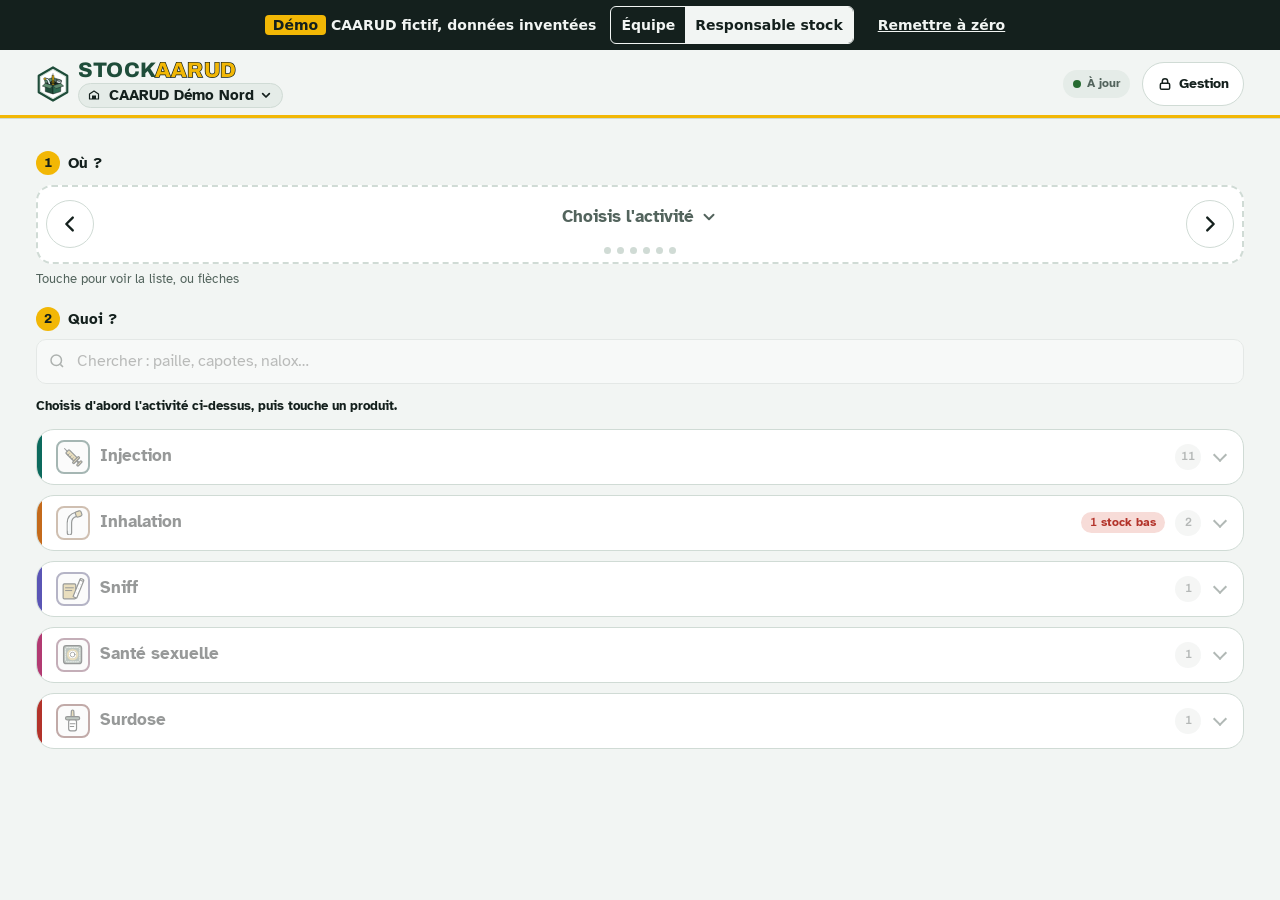
==== commit ea3226e9: "Documents et site à jour : flyer, fiches, guides PDF, présentation direction, tutoriels vidéo refait" ====
--- a/demo/index.html
+++ b/demo/index.html
@@ -352,6 +352,16 @@
 .pp li.now .ck{border-color:var(--brand-2);background:var(--brand-2);color:var(--brand-ink,#14201d)}.pp li.now .t{font-weight:700}
 .pp li .t{flex:1;min-width:140px}.pp li .btn{margin-left:auto}
 .pp .x{position:absolute;top:8px;right:8px;width:44px;height:44px;border:0;background:none;color:var(--muted);font-size:22px;cursor:pointer;border-radius:10px}
+.pp.lock{border-color:var(--line);border-style:dashed}.pp.lock h2{margin-right:0}
+.unl{display:flex;flex-wrap:wrap;gap:6px 14px;margin-top:10px;font-size:14px;color:var(--muted)}.unl b{color:var(--fg)}
+.invpg{margin:10px 0 4px}.invpg .ppmot{margin:0 0 6px;font-weight:700;color:var(--accent)}.invok{color:var(--accent);font-weight:700}
+.bilx{margin-top:16px;padding-top:14px;border-top:2px solid var(--brand-2)}.bilx h3{font-size:18px;margin-bottom:4px}
+.auto details.automore{border-bottom:0}.auto .automore>summary{justify-content:center;color:var(--accent);font-weight:700;padding:12px 0;min-height:44px;text-decoration:underline;text-underline-offset:3px}
+.totline{display:flex;flex-wrap:wrap;align-items:baseline;gap:4px 10px;margin:8px 0 4px}.totline b{font:800 26px var(--display);font-variant-numeric:tabular-nums}.totline span{font-size:13px;color:var(--muted)}
+details.jfold{margin:6px 0 10px}details.jfold>summary{cursor:pointer;font-weight:700;color:var(--accent);min-height:44px;display:flex;align-items:center;gap:6px}
+details.cmdhelp>summary{cursor:pointer;font-weight:600;color:var(--accent);min-height:44px;display:flex;align-items:center}details.cmdhelp p{margin:0 0 8px}
+.note.clamp{display:-webkit-box;-webkit-line-clamp:2;-webkit-box-orient:vertical;overflow:hidden}.lire{background:none;border:0;padding:4px 0;min-height:32px;color:var(--accent);font:600 13px var(--body);text-decoration:underline;text-underline-offset:3px;cursor:pointer}
+@media (max-width:899px){.svnav{flex-wrap:wrap;overflow:visible;position:static}}
 .fete{position:fixed;inset:0;z-index:60;display:grid;place-items:center;background:rgb(0 0 0/.45);padding:16px;overflow:hidden}
 .fete .carte{position:relative;z-index:1;max-width:380px;width:100%;background:var(--surface);color:var(--fg);border-radius:18px;padding:24px 20px;text-align:center;box-shadow:0 12px 40px rgb(0 0 0/.3)}
 .fete .carte .big{font-size:52px;line-height:1;margin-bottom:8px}.fete h2{margin:0 0 6px;font-size:24px}.fete p{margin:0 0 16px}
@@ -875,14 +885,15 @@
   return {rows,pass,parAn,passAn,avecPrix:rows.filter(r=>r.pu>0).length,inconnus:[...inconnus],actInc:[...actInc],bad,tard,lim}}
 function histoPanel(){const n=S.mvts.filter(m=>m.histo).length+(S.terrain||[]).filter(m=>m.histo).length,I=S.histoImp;
   let h='<div class="panel" style="margin-top:14px"><h2>Reprendre un historique</h2><p class="note">Tu suivais le stock dans un tableur ? Importe les sorties des années précédentes pour avoir tout de suite des statistiques, la comparaison avec l\'an dernier et un budget prévisionnel fiable. Le stock actuel n\'est pas touché : seules les dates d\'avant ton démarrage sur Stockaarud sont reprises.</p>'
-   +'<div class="row" style="margin-top:8px"><button class="btn" data-act="histoModele">Télécharger le modèle (CSV)</button><label class="btn primary">Importer l\'historique<input type="file" accept=".csv,.txt,text/csv" id="histoCsv" hidden></label>'+(n?'<button class="btn danger" data-act="histoDel">Supprimer l\'historique importé ('+nfr(n)+')</button>':'')+'</div>'
-   +'<p class="note" style="margin-top:6px"><b>D\'abord</b>, vérifie que tout ton matériel est dans Réglages, rubrique Matériel, avec les bons noms : le modèle reprend ces noms, tu n\'as plus qu\'à remplir les chiffres.</p><p class="note">Le modèle est un tableau : une ligne par produit, une colonne par mois, pour les deux dernières années. En tête de chaque année, une ligne « Passages » par activité pour le nombre de personnes (facultatif). La colonne <b>prix unitaire</b> est facultative : le prix de cette année-là, sinon le prix actuel est utilisé. La colonne <b>activité</b> aussi : pour détailler un produit par activité, recopie sa ligne. Pour une autre année, recopie un bloc et change l\'année. Dans Excel : Fichier, Enregistrer sous, format CSV.</p>';
+   +'<div class="row" style="margin-top:8px"><button class="btn" data-act="histoModele">Télécharger le modèle (Excel)</button><label class="btn primary">Importer l\'historique<input type="file" accept=".xlsx,.csv,.txt,text/csv,application/vnd.openxmlformats-officedocument.spreadsheetml.sheet" id="histoCsv" hidden></label>'+(n?'<button class="btn danger" data-act="histoDel">Supprimer l\'historique importé ('+nfr(n)+')</button>':'')+'</div>'
+   +'<p class="note" style="margin-top:6px"><b>D\'abord</b>, vérifie que tout ton matériel est dans Réglages, rubrique Matériel, avec les bons noms : le modèle reprend ces noms, tu n\'as plus qu\'à remplir les chiffres.</p><p class="note">Le modèle est un tableau : une ligne par produit, une colonne par mois, pour les deux dernières années. En tête de chaque année, une ligne « Passages » par activité pour le nombre de personnes (facultatif). La colonne <b>prix unitaire</b> est facultative : le prix de cette année-là, sinon le prix actuel est utilisé. La colonne <b>activité</b> aussi : pour détailler un produit par activité, recopie sa ligne. Pour une autre année, recopie un bloc et change l\'année. Le modèle Excel a aussi des onglets pour les <b>achats</b>, le <b>stock de fin d\'année</b> et les <b>prêts et dons</b>, pour comparer les bilans d\'une année sur l\'autre : reprends autant d\'années que tu veux, même anciennes. Un fichier CSV marche aussi, pour les sorties seulement.</p>';
   if(I)h+='<div class="narr" style="margin-top:10px">'+(I.err?'<b>Fichier non reconnu</b><p>'+esc(I.err)+'</p><button class="btn small" data-act="histoNo">Fermer</button>':'<b>'+nfr(I.rows.length)+' chiffres de sorties'+(I.pass.length?' et '+nfr(I.pass.length)+' de passages':'')+' reconnus</b><p>'+(Object.keys(I.parAn).sort().map(y=>y+" : "+nfr(I.parAn[y])+" unités"+(I.passAn[y]?", "+nfr(I.passAn[y])+" passages":"")).join(" · ")||"Aucune sortie à importer.")+'</p>'+(I.avecPrix?'<p>'+nfr(I.avecPrix)+' chiffres avec le prix de l\'époque.</p>':'')
-    +(I.inconnus.length?'<p><b>Produits non reconnus ('+I.inconnus.length+')</b>, lignes ignorées : '+esc(I.inconnus.slice(0,12).join(", "))+(I.inconnus.length>12?"…":"")+'. Corrige le nom dans le fichier, ou ajoute le produit dans Matériel, puis réimporte.</p>':'')
+    +((I.achats||[]).length||(I.stocks||[]).length||(I.dons||[]).length?'<p>Aussi reconnus : '+[(I.achats||[]).length&&nfr(I.achats.length)+" lignes d\'achats",(I.stocks||[]).length&&nfr(I.stocks.length)+" lignes de stock de fin d\'année",(I.dons||[]).length&&nfr(I.dons.length)+" lignes de prêts et dons"].filter(Boolean).join(", ")+'.</p>':'')
+    +(I.inconnus.length?'<p><b>Produits non reconnus ('+I.inconnus.length+')</b>, lignes ignorées : '+esc(I.inconnus.slice(0,12).join(", "))+(I.inconnus.length>12?"…":"")+'. Si ce sont des produits que tu ne distribues plus, crée-les en « archivé » : ils compteront dans les bilans sans apparaître à l\'équipe. Sinon, corrige le nom dans le fichier et réimporte.</p>'+(S.histoSrc?'<button class="btn small" data-act="histoCreer">Créer ces '+I.inconnus.length+' produits en archivé</button>':''):'')
     +(I.actInc.length?'<p>Activités non reconnues, importées sans activité : '+esc(I.actInc.slice(0,8).join(", "))+'.</p>':'')
     +(I.tard?'<p>'+nfr(I.tard)+' ligne'+(I.tard>1?"s":"")+' ignorée'+(I.tard>1?"s":"")+' : date postérieure au démarrage sur Stockaarud ('+new Date(I.lim).toLocaleDateString("fr-FR")+').</p>':'')
     +(I.bad.length?'<p>Dates non comprises : '+esc(I.bad.slice(0,5).join(", "))+'.</p>':'')
-    +'<div class="row" style="margin-top:8px">'+(I.rows.length||I.pass.length?'<button class="btn primary" data-act="histoOk">Importer</button>':'')+'<button class="btn" data-act="histoNo">Annuler</button></div>')+'</div>';
+    +'<div class="row" style="margin-top:8px">'+(I.rows.length||I.pass.length||(I.achats||[]).length||(I.stocks||[]).length||(I.dons||[]).length?'<button class="btn primary" data-act="histoOk">Importer</button>':'')+'<button class="btn" data-act="histoNo">Annuler</button></div>')+'</div>';
   return h+'</div>'}
 /* Modèle CSV à compléter : une ligne par jour, une colonne par activité */
 function passModele(){const A=activitesActives(),d=new Date(),y=d.getFullYear(),m=d.getMonth(),n=new Date(y,m+1,0).getDate(),L=[["date"].concat(A.map(a=>a.nom))];
@@ -989,7 +1000,7 @@
 
 /* ---------- Démarrage ---------- */
 async function start(){
-  S.view=ls.get("view","equipe");S.unit=ls.get("unit","unite");S.lieu=ls.get("lieu",null);S.activite=ls.get("activiteJour",null)===today()?ls.get("activite",null):null;
+  S.invDraft=ls.get("invDraft",null)||{};S.view=ls.get("view","equipe");S.unit=ls.get("unit","unite");S.lieu=ls.get("lieu",null);S.activite=ls.get("activiteJour",null)===today()?ls.get("activite",null):null;
   render();
   const [db,user,dl,assets]=await Promise.all([claude.use("db"),claude.use("user"),claude.use("downloads"),claude.use("assets")]);
   S.db=db;S.user=user;S.dl=dl;S.assets=assets;
@@ -1047,7 +1058,7 @@
   document.querySelectorAll(".subnav,.tw,.svnav,.chips").forEach((el,i)=>{const k=(el.className)+i;if(keepX[k])el.scrollLeft=keepX[k]});
   {const r=document.querySelector(".actdeck"),on=r&&r.querySelector(".adc.on");if(on){const a=r.getBoundingClientRect(),b=on.getBoundingClientRect();r.scrollLeft+=b.left+b.width/2-(a.left+a.width/2)}}
   {const sv=document.querySelector(".svnav"),on=sv&&sv.querySelector('[aria-pressed="true"]');if(on){const l=on.offsetLeft-sv.offsetLeft,r=l+on.offsetWidth;if(l<sv.scrollLeft)sv.scrollLeft=l-8;else if(r>sv.scrollLeft+sv.clientWidth)sv.scrollLeft=r-sv.clientWidth+8}}
-  if(S.view==="coordo")addPrintButtons();
+  if(S.view==="coordo"){addPrintButtons();clampNotes()}
   document.querySelectorAll("table.resp").forEach(t=>{const hs=[...t.querySelectorAll("thead th")].map(h=>h.textContent);t.querySelectorAll("tbody tr").forEach(tr=>[...tr.children].forEach((td,i)=>{if(hs[i])td.setAttribute("data-label",hs[i])}))});
   const nav=document.querySelector(".subnav"),on=nav&&nav.querySelector('[aria-pressed="true"]');
   if(on){const l=on.offsetLeft-nav.offsetLeft,r=l+on.offsetWidth;if(l<nav.scrollLeft)nav.scrollLeft=l-8;else if(r>nav.scrollLeft+nav.clientWidth)nav.scrollLeft=r-nav.clientWidth+8}
@@ -1206,7 +1217,7 @@
   }
   h+='</div>';
   h+=livraisonsEquipe();
-  h+=mesRecap()+installBar()+themeBar();
+  h+=mesRecap()+installBar();
   const RD0=rendusSet(),prets=allMvts().filter(m=>m.type==="depannage"&&m.aRendre&&!estRendu(m,RD0));
   if(prets.length)h+='<details class="panel" style="margin-top:16px"><summary><b>Prêts en cours ('+prets.length+')</b> <span class="note">· touche « Rendu » quand l\'asso rend le matériel</span></summary><div class="list" style="margin-top:6px">'+prets.map(m=>{const p=S.produits.get(m.produit)||{nom:"?"};return '<div class="it"><span style="flex:1;min-width:150px"><b>'+esc(p.nom)+'</b> · '+esc(fmtQ(p,m.qte))+'<br><span class="note">'+esc(assoNom(m))+', le '+fmtDate(m.t)+'</span></span><button class="btn small" data-act="rendu" data-id="'+esc(m.id)+'">Rendu</button></div>'}).join("")+'</div></details>';
   if(!prodsActifs().length&&S.config)h+='<div class="empty">Le catalogue est vide : le responsable stock active le matériel dans Réglages.</div>';
@@ -1316,7 +1327,7 @@
 function drawCaarud(){const B=window.SKB&&window.SKB.bases?window.SKB.bases():[];
   $("#layer").innerHTML='<div class="sheet-back enter" data-act="closeLayer"><div class="sheet" role="dialog" aria-modal="true" aria-label="Mes CAARUD"><h2>Mes CAARUD</h2><p class="note" style="margin:0">Touche un CAARUD pour passer dessus, sans retaper de code. Les sorties notées hors connexion restent rattachées à leur CAARUD.</p><div class="cl">'
    +B.map(x=>'<div class="cl-it'+(x.cur?' cur':'')+'"><button type="button" class="cl-go" data-act="caarudGo" data-id="'+esc(x.ref)+'"'+(x.cur?' aria-current="true"':'')+'><b>'+esc(x.nom||"CAARUD sans nom")+'</b><span>'+(x.cur?"Tu es ici":"Passer sur ce CAARUD")+(x.pend?" · "+x.pend+" en attente d\'envoi":"")+'</span></button>'+(x.cur?'':'<button type="button" class="btn small" data-act="caarudDel" data-id="'+esc(x.ref)+'">Retirer</button>')+'</div>').join("")
-   +'</div><details class="cl-add"'+(B.length<2?' open':'')+'><summary>Ajouter un autre CAARUD</summary><p class="note" style="margin:0">Demande au responsable stock de l\'autre CAARUD d\'afficher le QR code de l\'équipe (Réglages, Inviter l\'équipe), puis scanne-le ici.</p><button type="button" class="btn primary" data-act="caarudScan">Scanner son QR code</button><div id="clScan" class="cl-scan" hidden><video muted playsinline aria-label="Appareil photo"></video><p class="note" style="margin:0">Vise le QR code : il est lu tout seul.</p><button type="button" class="btn" data-act="caarudScanStop">Arrêter</button></div><div class="err" id="clE" role="alert"></div><p class="note" style="margin:0">On t\'a plutôt envoyé le lien d\'invitation, par WhatsApp ou par e-mail ? Appuie longuement dessus, choisis Copier, puis colle-le ici.</p><input id="clLink" type="url" inputmode="url" autocomplete="off" placeholder="Lien d\'invitation" aria-label="Lien d\'invitation"><button type="button" class="btn" data-act="caarudAdd">Ajouter avec ce lien</button></details><button type="button" class="btn" data-act="closeLayer">Fermer</button></div></div>';
+   +'</div>'+themeBar()+'<details class="cl-add"'+(B.length<2?' open':'')+'><summary>Ajouter un autre CAARUD</summary><p class="note" style="margin:0">Demande au responsable stock de l\'autre CAARUD d\'afficher le QR code de l\'équipe (Réglages, Inviter l\'équipe), puis scanne-le ici.</p><button type="button" class="btn primary" data-act="caarudScan">Scanner son QR code</button><div id="clScan" class="cl-scan" hidden><video muted playsinline aria-label="Appareil photo"></video><p class="note" style="margin:0">Vise le QR code : il est lu tout seul.</p><button type="button" class="btn" data-act="caarudScanStop">Arrêter</button></div><div class="err" id="clE" role="alert"></div><p class="note" style="margin:0">On t\'a plutôt envoyé le lien d\'invitation, par WhatsApp ou par e-mail ? Appuie longuement dessus, choisis Copier, puis colle-le ici.</p><input id="clLink" type="url" inputmode="url" autocomplete="off" placeholder="Lien d\'invitation" aria-label="Lien d\'invitation"><button type="button" class="btn" data-act="caarudAdd">Ajouter avec ce lien</button></details><button type="button" class="btn" data-act="closeLayer">Fermer</button></div></div>';
   focusDialog()}
 function drawRet(){const e=retS&&mesGet().find(x=>x.id===retS.id);if(!e){$("#layer").innerHTML="";retS=null;return}
   $("#layer").innerHTML='<div class="sheet-back enter" data-act="closeLayer"><div class="sheet" role="dialog" aria-modal="true" aria-label="Retour au stock"><h2>J\'en ramène combien ?</h2><p class="note" style="margin:0">'+esc(e.nom)+' · sorti : '+e.qte+' '+(e.qte>1?"unités":"unité")+' pour '+esc(e.dest)+'</p>'
@@ -1555,7 +1566,7 @@
 const WA_ICO='<svg viewBox="0 0 24 24" width="18" height="18" aria-hidden="true" style="vertical-align:-3px;margin-right:6px"><path fill="currentColor" d="M12 2a10 10 0 0 0-8.6 15.1L2 22l5-1.3A10 10 0 1 0 12 2Zm0 18.2a8.2 8.2 0 0 1-4.2-1.2l-.3-.2-3 .8.8-2.9-.2-.3A8.2 8.2 0 1 1 12 20.2Zm4.5-6.1c-.2-.1-1.5-.7-1.7-.8s-.4-.1-.6.1-.7.8-.8 1-.3.2-.5.1a6.7 6.7 0 0 1-3.3-2.9c-.3-.4.2-.4.7-1.4a.5.5 0 0 0 0-.5l-.8-1.9c-.2-.5-.4-.4-.6-.4h-.5a1 1 0 0 0-.7.3 3 3 0 0 0-.9 2.2 5.2 5.2 0 0 0 1.1 2.7 11.8 11.8 0 0 0 4.5 4c1.7.7 2.3.8 3.2.6a2.7 2.7 0 0 0 1.8-1.2 2.2 2.2 0 0 0 .1-1.2c-.1-.1-.3-.2-.5-.3Z"/></svg>';
 function equipePanel(inWizard){
   const link=lienEquipe();let h='<div class="panel" style="margin-top:12px"><h2>Inviter l\'équipe</h2>';
-  if(window.SKB&&window.SKB.local)return h+'<p class="note">Tu utilises Stockaarud sans compte : le stock est gardé sur cet appareil seulement. Pour inviter l\'équipe, et ne rien perdre si l\'appareil casse, passe en ligne. Compte 15 minutes sur un ordinateur ; tout ce que tu as saisi sera repris.</p><div class="row" style="margin-top:10px"><button class="btn primary" data-act="goOnline">Passer en ligne</button><button class="btn" data-act="backup">Télécharger une sauvegarde</button></div></div>';
+  if(window.SKB&&window.SKB.local)return h+'<p class="note">Tu utilises Stockaarud sans compte : le stock est gardé sur cet appareil seulement. Pour inviter l\'équipe, et ne rien perdre si l\'appareil casse, passe en ligne. Compte 3 minutes, même depuis ce téléphone ; tout ce que tu as saisi sera repris.</p><div class="row" style="margin-top:10px"><button class="btn primary" data-act="goOnline">Passer en ligne</button><button class="btn" data-act="backup">Télécharger une sauvegarde</button></div></div>';
   if(window.SKB){h+='<p class="note">Un lien et un QR code personnels à ton CAARUD : en l\'ouvrant, le téléphone rejoint l\'équipe sans créer de compte.</p>'+(link?'':'<button class="btn primary" style="margin-top:10px" data-act="teamLink">Créer le lien de l\'équipe</button>')}
   else{h+='<p class="note">Copie ici le lien de cette page (menu Partager, puis « Copier le lien »). Pour qu\'un membre de l\'équipe puisse l\'ouvrir, invite-le aussi dans Partager, avec l\'accès <b>Contributeur</b>.</p><div class="row" style="margin-top:8px"><input id="lienA" value="'+esc(cfg().lienAppli||"")+'" placeholder="https://claude.ai/artifact/…" style="flex:1;min-width:200px" aria-label="Lien de l\'appli"><button class="btn" data-act="saveLien">Enregistrer</button></div>'}
   if(link){const m=mailEquipe(link);
@@ -1584,6 +1595,254 @@
   return doc}
 let jspdfP=null;
 function loadJsPdf(){if(window.jspdf)return Promise.resolve();if(!jspdfP)jspdfP=new Promise((ok,ko)=>{const s=document.createElement("script");s.src="/stockaarud/vendor/jspdf.umd.min.js";s.onload=ok;s.onerror=()=>{jspdfP=null;ko()};document.head.appendChild(s)});return jspdfP}
+/* ================= Bilan complet de l'année : un seul modèle, rendu en PDF, Excel et Word ================= */
+const HT=new Set(["achatHisto","stockHisto","recuHisto","donneHisto"]);/* chiffres annuels repris d'un historique : jamais dans le stock ni dans le journal */
+let bilanP=null;
+function loadBilan(){if(window.STKBilan&&window.fflate)return Promise.resolve();if(!bilanP){const one=src=>new Promise((ok,ko)=>{const s=document.createElement("script");s.src=src;s.onload=ok;s.onerror=()=>{bilanP=null;ko(new Error("chargement"))};document.head.appendChild(s)});bilanP=one("/stockaarud/vendor/fflate.js").then(()=>one("/stockaarud/bilan.js"))}return bilanP}
+/* Stock théorique de chaque produit à une date, d'après les mouvements réels. */
+function stockAu(t){const L={};let vu=false;for(const m of allMvts()){if(m.t>t||m.histo||HT.has(m.type)||!m.produit)continue;const B=L[m.produit]=L[m.produit]||{};const add=(l,v)=>{B[l||"_"]=(B[l||"_"]||0)+v};
+    if(m.type==="inventaire"){B[m.lieu||"_"]=num(m.qte,0);vu=true}else if(m.type==="reception"||m.type==="entree"){add(m.lieu,num(m.qte,0));vu=true}else if(m.type==="transfert"){add(m.lieu,-num(m.qte,0));add(m.vers,num(m.qte,0))}else if(m.type==="sortie"||m.type==="depannage"||m.type==="perte")add(m.lieu,-num(m.qte,0))}
+  if(!vu)return null;const out=new Map();for(const k in L)out.set(k,Math.max(0,Object.values(L[k]).reduce((a,b)=>a+b,0)));return out}
+function stockFinAnnee(y){const H=allMvts().filter(m=>m.type==="stockHisto"&&new Date(m.t).getFullYear()===y);if(H.length){const o=new Map();for(const m of H)o.set(m.produit,(o.get(m.produit)||0)+num(m.qte,0));return {map:o,src:"repris de l'historique"}}
+  const fin=moisDebut(y+1,0)-1;if(histoDebut()>fin)return null;const cy=new Date().getFullYear(),map=stockAu(Math.min(Date.now(),fin));return map?{map,src:y===cy?"au "+dateFr(Date.now()):"au 31 décembre "+y}:null}
+/* Équivalent seringues : un kit d'injection en contient deux. */
+function seringuesDe(p){const n=norm(p.nom||"");if(/kit/.test(n)&&/(inject|steribox|kap|kit ?\+)/.test(n))return 2;if(/seringue/.test(n)&&!/(recup|collect|conteneur|container|boite a)/.test(n))return 1;return 0}
+function bilanComplet(y){const sc=ACT_SCOPE;ACT_SCOPE=[];try{return bilanComplet0(y)}finally{ACT_SCOPE=sc}}
+function bilanComplet0(y){
+  const now=Date.now(),cy=new Date().getFullYear(),a=moisDebut(y,0),b=moisDebut(y+1,0),M=allMvts(),an=m=>new Date(m.t).getFullYear(),c=cfg();
+  const yrs=[...new Set(M.filter(m=>m.type==="sortie"&&S.produits.has(m.produit)).map(an))].sort((p,q)=>p-q);if(!yrs.includes(y))yrs.push(y),yrs.sort((p,q)=>p-q);
+  const DY={};const dat=yy=>DY[yy]||(DY[yy]=bilanData(yy));const D=dat(y),aP=yrs.includes(y-1),P=aP?dat(y-1):null;
+  const ev=(n,p)=>p>0?(n-p)/p:null,sum=A=>A.reduce((x,v)=>x+v,0),prix=p=>num(p&&p.prix,0),pn=id=>(S.produits.get(id)||{}).nom||"?",cN="en "+y,cP="en "+(y-1);
+  const val=ms=>sum(ms.map(coutM)),qte=ms=>sum(ms.map(m=>num(m.qte,0)));
+  const passY=yy=>passagesEntre(moisDebut(yy,0),moisDebut(yy+1,0));
+  const enCours=y===cy?" (année en cours, au "+dateFr(now)+")":"";
+  const S_=[];const sec=(titre,intro,kpis,tables)=>S_.push({titre,intro,kpis:kpis.filter(Boolean),tables:tables.filter(t=>t&&t.rows.length)});
+  const tot=(lab,rows,idx,extra)=>{const r=new Array(rows[0]?rows[0].length:idx.length+1).fill("");r[0]=lab;for(const i of idx)r[i]=sum(rows.map(x=>typeof x[i]==="number"?x[i]:0));if(extra)extra(r);return r};
+  const parAsso=(ms,nom)=>{const o={};for(const m of ms){const k=nom(m);(o[k]=o[k]||[]).push(m)}return o};
+  const asso=m=>{const n=assoNom(m);return !n||n==="?"?"Non précisé":n};
+
+  /* 1. Synthèse */
+  {const np=passY(y),npP=aP?passY(y-1):0;
+   const T={titre:"D'une année sur l'autre",cols:[{t:"Année",f:"s"},{t:"Unités distribuées",f:"n"},{t:"Valeur estimée",f:"e"},{t:"Références",f:"n"},{t:"Passages",f:"n"},{t:"Unités par passage",f:"d"}],rows:yrs.map(yy=>{const d=dat(yy),p=passY(yy);return [String(yy),d.unites,Math.round(d.cout),d.refs,p||null,p?d.unites/p:null]}),chart:yrs.length>1?{type:"line",titre:"Unités distribuées par année",cat:0,ser:[1]}:null};
+   sec("Synthèse","Matériel sorti vers les activités "+cN+enCours+". Les pertes, les prêts et les dons à d'autres associations sont comptés à part, dans leurs chapitres.",[
+    ["Unités distribuées",nfr(D.unites)],D.cout>0&&["Valeur estimée du matériel distribué",eur(D.cout)],["Références distribuées",String(D.refs)],["Saisies de sortie",nfr(D.ms.length)],np&&["Passages comptés",nfr(np)],
+    P&&P.unites>0&&["Évolution des unités par rapport à "+(y-1),pcs((D.unites-P.unites)/P.unites*100)+" ("+nfr(P.unites)+" "+cP+")"],P&&P.cout>0&&D.cout>0&&["Évolution de la valeur par rapport à "+(y-1),pcs((D.cout-P.cout)/P.cout*100)]],[T])}
+
+  /* 2. Catégories */
+  {const K=Object.keys(CATS),vc=d=>{const o={};for(const m of d.ms){const k=catOf(S.produits.get(m.produit));o[k]=(o[k]||0)+coutM(m)}return o},VN=vc(D);
+   const rows=K.filter(k=>D.parCat[k]||(P&&P.parCat[k])).map(k=>[CATS[k],D.parCat[k]||0].concat(aP?[P.parCat[k]||0,ev(D.parCat[k]||0,P.parCat[k]||0)]:[]).concat([D.unites?(D.parCat[k]||0)/D.unites:0,Math.round(VN[k]||0)]));
+   const cols=[{t:"Catégorie",f:"s"},{t:"Unités "+y,f:"n"}].concat(aP?[{t:"Unités "+(y-1),f:"n"},{t:"Évolution",f:"v"}]:[]).concat([{t:"Part du total",f:"p"},{t:"Valeur "+y,f:"e"}]);
+   if(rows.length)rows.push(tot("Total",rows,aP?[1,2,5]:[1,3],r=>{if(aP)r[3]=ev(r[1],r[2]);r[aP?4:2]=1}));
+   const ys=yrs.slice(-6),T2=ys.length>1?{titre:"Les catégories, année par année",cols:[{t:"Catégorie",f:"s"}].concat(ys.map(yy=>({t:String(yy),f:"n"}))),rows:K.filter(k=>ys.some(yy=>dat(yy).parCat[k])).map(k=>[CATS[k]].concat(ys.map(yy=>dat(yy).parCat[k]||0))),chart:{type:"bar",titre:"Unités par catégorie et par année",cat:0,ser:ys.map((_,i)=>i+1)}}:null;
+   sec("Par catégorie de matériel","Injection, inhalation, sniff, santé sexuelle… : la répartition du matériel distribué dit comment les pratiques évoluent.",[],[{titre:"Catégories "+cN,cols,rows,total:true,chart:{type:"pie",titre:"Répartition par catégorie "+cN,cat:0,ser:[1]}},T2])}
+
+  /* 3. Activités */
+  {const ids=[...new Set(D.ms.map(m=>m.activite||"").concat(P?P.ms.map(m=>m.activite||""):[]))],nomA=id=>id?actNom(id):"Sans activité";
+   const rows=ids.map(id=>{const ms=D.ms.filter(m=>(m.activite||"")===id),q=qte(ms),qp=P?qte(P.ms.filter(m=>(m.activite||"")===id)):0,np=id?passagesEntre(a,b,id):0;
+     return [nomA(id),q].concat(aP?[qp,ev(q,qp)]:[]).concat([ms.length,Math.round(val(ms)),np||null,np?q/np:null])}).sort((p,q)=>q[1]-p[1]);
+   const cols=[{t:"Activité",f:"s"},{t:"Unités "+y,f:"n"}].concat(aP?[{t:"Unités "+(y-1),f:"n"},{t:"Évolution",f:"v"}]:[]).concat([{t:"Saisies",f:"n"},{t:"Valeur",f:"e"},{t:"Passages",f:"n"},{t:"Unités par passage",f:"d"}]);
+   if(rows.length)rows.push(tot("Total",rows,aP?[1,2,4,5]:[1,2,3],r=>{if(aP)r[3]=ev(r[1],r[2])}));
+   const ys=yrs.slice(-6),top=ids.slice().sort((p,q)=>qte(D.ms.filter(m=>(m.activite||"")===q))-qte(D.ms.filter(m=>(m.activite||"")===p))).slice(0,6);
+   const T2=ys.length>1?{titre:"Les activités, année par année",cols:[{t:"Année",f:"s"}].concat(top.map(id=>({t:nomA(id),f:"n"}))),rows:ys.map(yy=>[String(yy)].concat(top.map(id=>qte(dat(yy).ms.filter(m=>(m.activite||"")===id))))),chart:{type:"line",titre:"Unités par activité et par année",cat:0,ser:top.map((_,i)=>i+1)}}:null;
+   sec("Par activité","Où part le matériel : accueil, maraude, bus, festif…",[],[{titre:"Activités "+cN,cols,rows,total:true,chart:{type:"barh",titre:"Unités par activité",cat:0,ser:aP?[1,2]:[1]}},T2])}
+
+  /* 4. Mois */
+  {const pm=MOIS.map((_,i)=>passagesEntre(moisDebut(y,i),moisDebut(y,i+1)));const aPass=pm.some(v=>v>0);
+   const cols=[{t:"Mois",f:"s"},{t:"Unités "+y,f:"n"}].concat(aP?[{t:"Unités "+(y-1),f:"n"}]:[]).concat(aPass?[{t:"Passages "+y,f:"n"}]:[]);
+   const rows=MOIS.map((mo,i)=>[mo,D.parMois[i]].concat(aP?[P.parMois[i]]:[]).concat(aPass?[pm[i]]:[]));
+   sec("Mois par mois","Les creux et les pics de l'année"+(aP?", comparés à "+(y-1):"")+".",[],[{titre:"Unités distribuées par mois",cols,rows,chart:{type:"bar",titre:"Unités par mois",cat:0,ser:aP?[1,2]:[1]}}])}
+
+  /* 5. Produits */
+  {const acts=D.acts,rows=[];for(const k of Object.keys(CATS)){for(const p of ordreCat([...S.produits.values()]).filter(p=>catOf(p)===k&&(D.rows[p.id]||(P&&P.rows[p.id])))){const r=D.rows[p.id]||{tot:0,act:{}},q0=P&&P.rows[p.id]?P.rows[p.id].tot:0;
+     rows.push([p.nom,CATS[k],r.tot].concat(aP?[q0,ev(r.tot,q0)]:[]).concat([Math.round(val(D.ms.filter(m=>m.produit===p.id)))]).concat(acts.map(x=>r.act[x.id]||null)))}}
+   const cols=[{t:"Produit",f:"s"},{t:"Catégorie",f:"s"},{t:"Unités "+y,f:"n"}].concat(aP?[{t:"Unités "+(y-1),f:"n"},{t:"Évolution",f:"v"}]:[]).concat([{t:"Valeur",f:"e"}]).concat(acts.map(x=>({t:x.nom,f:"n"})));
+   const top=rows.slice().sort((p,q)=>q[2]-p[2]).slice(0,12).map(r=>[r[0],r[2]].concat(aP?[r[3]]:[]));
+   sec("Produit par produit","Tout le matériel distribué, avec le détail par activité.",[],[{titre:"Les 12 produits les plus distribués",cols:[{t:"Produit",f:"s"},{t:"Unités "+y,f:"n"}].concat(aP?[{t:"Unités "+(y-1),f:"n"}]:[]),rows:top,chart:{type:"barh",titre:"Les produits les plus distribués",cat:0,ser:aP?[1,2]:[1]}},{titre:"Tous les produits",cols,rows}])}
+
+  /* 6 et 7. Prêts et dons, dans les deux sens */
+  {const R1=rendusSet(),inY=(m,yy)=>an(m)===yy;
+   const faits=yy=>M.filter(m=>inY(m,yy)&&((m.type==="depannage"&&!m.rendBack)||m.type==="donneHisto")&&S.produits.has(m.produit)),recus=yy=>M.filter(m=>inY(m,yy)&&((m.type==="entree"&&(m.origine==="don"||m.origine==="emprunt"))||m.type==="recuHisto")&&S.produits.has(m.produit));
+   const estPret=m=>!!m.aRendre||m.nature==="pret";
+   const bloc=(ms,msP,titre,intro,labPret,noteReste)=>{const G=parAsso(ms,asso),rows=Object.keys(G).map(k=>{const A=G[k],pr=A.filter(estPret),suivis=pr.filter(m=>!HT.has(m.type)),reste=suivis.filter(m=>!estRendu(m,R1));return [k,qte(A),Math.round(val(A)),qte(A)-qte(pr),qte(pr),suivis.length?qte(suivis)-qte(reste):null,suivis.length?qte(reste):null]}).sort((p,q)=>q[1]-p[1]);
+     if(rows.length)rows.push(tot("Total",rows,[1,2,3,4,5,6]));
+     const det=[];for(const k of Object.keys(G).sort((p,q)=>qte(G[q])-qte(G[p]))){const bp={};for(const m of G[k]){const kk=m.produit+"|"+(estPret(m)?"Prêt":"Don");bp[kk]=bp[kk]||{q:0,v:0};bp[kk].q+=num(m.qte,0);bp[kk].v+=coutM(m)}
+       for(const kk of Object.keys(bp).sort((p,q)=>bp[q].q-bp[p].q)){const [pid,nat]=kk.split("|");det.push([k,pn(pid),nat,bp[kk].q,Math.round(bp[kk].v)])}}
+     const q=qte(ms),qp=qte(msP);
+     sec(titre,intro,[["Unités",nfr(q)],val(ms)>0&&["Valeur estimée",eur(val(ms))],["Associations concernées",String(Object.keys(G).length)],aP&&["En "+(y-1),nfr(qp)+" unités"+(qp>0?" ("+pcs((q-qp)/qp*100)+")":"")]],
+      [{titre:"Par association",note:noteReste,cols:[{t:"Association",f:"s"},{t:"Unités",f:"n"},{t:"Valeur",f:"e"},{t:"dont dons",f:"n"},{t:labPret,f:"n"},{t:"rendus",f:"n"},{t:"reste à rendre",f:"n"}],rows,total:true,chart:rows.length>2?{type:"pie",titre:"Répartition par association",cat:0,ser:[1]}:null},
+       {titre:"Détail par association et par produit",cols:[{t:"Association",f:"s"},{t:"Produit",f:"s"},{t:"Nature",f:"s"},{t:"Unités",f:"n"},{t:"Valeur",f:"e"}],rows:det}]);
+     if(!ms.length)S_[S_.length-1].intro+=" Rien d'enregistré "+cN+"."};
+   bloc(faits(y),aP?faits(y-1):[],"Prêts et dons à d'autres associations","Le matériel sorti du stock pour dépanner une autre structure. Il n'est pas compté dans le matériel distribué.","dont prêts","« Reste à rendre » : ce que l'association doit encore nous rendre.");
+   bloc(recus(y),aP?recus(y-1):[],"Dons et prêts reçus","Le matériel entré en stock sans achat : dons, et emprunts à une autre structure.","dont emprunts","« Reste à rendre » : ce que nous devons encore rendre.")}
+
+  /* 8. Achats et budget */
+  {const ach=yy=>{const o={};const add=(f,q,v)=>{f=f||"Non précisé";o[f]=o[f]||{q:0,v:0};o[f].q+=q;o[f].v+=v};
+     for(const m of M){if(an(m)!==yy)continue;if(m.type==="reception"&&S.produits.has(m.produit))add(fournNom(S.produits.get(m.produit)),num(m.qte,0),coutM(m));else if(m.type==="achatHisto")add(m.fournisseurNom||(m.produit&&fournNom(S.produits.get(m.produit))),num(m.qte,0),num(m.montant,0)>0?num(m.montant):coutM(m))}return o};
+   const A=ach(y),AP=aP?ach(y-1):{},ks=[...new Set(Object.keys(A).concat(Object.keys(AP)))],tv=o=>sum(Object.values(o).map(x=>x.v));
+   const rows=ks.map(k=>[k,Math.round((A[k]||{v:0}).v)].concat(aP?[Math.round((AP[k]||{v:0}).v),ev((A[k]||{v:0}).v,(AP[k]||{v:0}).v)]:[]).concat([(A[k]||{q:0}).q])).sort((p,q)=>q[1]-p[1]);
+   if(rows.length)rows.push(tot("Total",rows,aP?[1,2,4]:[1,2],r=>{if(aP)r[3]=ev(r[1],r[2])}));
+   const bud=num(c.budget,0),tA=tv(A),aAch=yrs.map(yy=>[String(yy),Math.round(tv(ach(yy))),Math.round(dat(yy).cout)]);
+   sec("Achats et budget","Ce qui a été acheté (livraisons reçues), par fournisseur, et ce que le matériel distribué représente. Montants calculés au prix actuel de chaque produit, sauf prix d'époque saisi.",[
+     ["Achats reçus "+cN,eur(tA)],aP&&["Achats reçus "+cP,eur(tv(AP))+(tv(AP)>0?" ("+pcs((tA-tv(AP))/tv(AP)*100)+")":"")],bud>0&&y===cy&&["Budget annuel",eur(bud)],bud>0&&y===cy&&["Part du budget déjà distribuée",pcf(D.cout/bud*100)+" ("+eur(D.cout)+")"],bud>0&&y===cy&&["Reste sur le budget",eur(Math.max(0,bud-D.cout))]],
+    [{titre:"Achats par fournisseur",cols:[{t:"Fournisseur",f:"s"},{t:"Achats "+y,f:"e"}].concat(aP?[{t:"Achats "+(y-1),f:"e"},{t:"Évolution",f:"v"}]:[]).concat([{t:"Unités reçues",f:"n"}]),rows,total:true,chart:rows.length>2?{type:"barh",titre:"Achats par fournisseur",cat:0,ser:aP?[1,2]:[1]}:null},
+     {titre:"Achats et matériel distribué, année par année",cols:[{t:"Année",f:"s"},{t:"Achats reçus",f:"e"},{t:"Valeur du matériel distribué",f:"e"}],rows:aAch,chart:aAch.length>1?{type:"bar",titre:"Achats et valeur distribuée",cat:0,ser:[1,2]}:null}])}
+
+  /* 9. Pertes */
+  {const pe=yy=>M.filter(m=>m.type==="perte"&&an(m)===yy&&S.produits.has(m.produit)),L=pe(y),LP=aP?pe(y-1):[];
+   const rows=MOTIFS.map(([k,n])=>{const A=L.filter(m=>(m.motif||"autre")===k||(k==="autre"&&!MOTIFS.some(x=>x[0]===m.motif))),Ap=LP.filter(m=>(m.motif||"autre")===k);return [n,qte(A),Math.round(val(A))].concat(aP?[qte(Ap)]:[])}).filter(r=>r[1]||r[3]);
+   if(rows.length)rows.push(tot("Total",rows,aP?[1,2,3]:[1,2]));
+   const bp={};for(const m of L){bp[m.produit]=bp[m.produit]||{q:0,v:0};bp[m.produit].q+=num(m.qte,0);bp[m.produit].v+=coutM(m)}
+   const q=qte(L);
+   sec("Pertes, casse et péremptions","Le matériel sorti du stock sans être distribué.",[["Unités perdues",nfr(q)],val(L)>0&&["Valeur",eur(val(L))],D.unites+q>0&&["Part du matériel sorti",pcf(q/(D.unites+q)*100)],aP&&["En "+(y-1),nfr(qte(LP))+" unités"]],
+    [{titre:"Par motif",cols:[{t:"Motif",f:"s"},{t:"Unités "+y,f:"n"},{t:"Valeur",f:"e"}].concat(aP?[{t:"Unités "+(y-1),f:"n"}]:[]),rows,total:true,chart:rows.length>2?{type:"pie",titre:"Pertes par motif",cat:0,ser:[1]}:null},
+     {titre:"Par produit",cols:[{t:"Produit",f:"s"},{t:"Unités",f:"n"},{t:"Valeur",f:"e"}],rows:Object.keys(bp).map(k=>[pn(k),bp[k].q,Math.round(bp[k].v)]).sort((p,r)=>r[1]-p[1])}]);
+   if(!L.length)S_[S_.length-1].intro+=" Aucune perte enregistrée "+cN+"."}
+
+  /* 10. Ruptures */
+  {let R={P:{}};try{if(histoDebut()<Math.min(now,b))R=ruptures(Math.max(a,histoDebut()),Math.min(now,b))}catch(e){}
+   const rows=Object.keys(R.P).map(k=>[pn(k),R.P[k].nD+R.P[k].nC,R.P[k].nD,R.P[k].nC]).sort((p,q)=>q[1]-p[1]);
+   sec("Ruptures de stock","Les jours où un produit a manqué : signalés par l'équipe, ou déduits d'un stock à zéro.",[["Produits touchés",String(rows.length)],["Jours de rupture cumulés",nfr(sum(rows.map(r=>r[1])))]],
+    [{titre:"Par produit",cols:[{t:"Produit",f:"s"},{t:"Jours de rupture",f:"n"},{t:"dont signalés par l'équipe",f:"n"},{t:"dont déduits du stock",f:"n"}],rows,chart:rows.length>1?{type:"barh",titre:"Jours de rupture par produit",cat:0,ser:[1],max:12}:null}]);
+   if(!rows.length)S_[S_.length-1].intro+=" Aucune rupture "+cN+"."}
+
+  /* 11. Stock de fin d'année */
+  {const F=stockFinAnnee(y),FP=stockFinAnnee(y-1),vs=F0=>{const o={},t={q:0,v:0};if(F0)for(const [pid,q] of F0.map){const p=S.produits.get(pid);if(!p||!(q>0))continue;const k=catOf(p);o[k]=o[k]||{q:0,v:0};o[k].q+=q;o[k].v+=q*prix(p);t.q+=q;t.v+=q*prix(p)}return {o,t}},V=vs(F),VP=vs(FP);
+   const rows=F?Object.keys(CATS).filter(k=>V.o[k]||VP.o[k]).map(k=>[CATS[k],(V.o[k]||{q:0}).q,Math.round((V.o[k]||{v:0}).v)].concat(FP?[(VP.o[k]||{q:0}).q,Math.round((VP.o[k]||{v:0}).v),ev((V.o[k]||{v:0}).v,(VP.o[k]||{v:0}).v)]:[])):[];
+   if(rows.length)rows.push(tot("Total",rows,FP?[1,2,3,4]:[1,2],r=>{if(FP)r[5]=ev(r[2],r[4])}));
+   const det=F?ordreCat([...S.produits.values()]).filter(p=>F.map.get(p.id)>0).map(p=>{const q=F.map.get(p.id),so=D.rows[p.id]?D.rows[p.id].tot:0,jr=y===cy?Math.max(1,(now-a)/DAY):365;return [p.nom,CATS[catOf(p)],q,Math.round(q*prix(p)),so>0?Math.round(q/(so/jr)):null]}):[];
+   const inv=M.filter(m=>m.type==="inventaire"&&an(m)===y&&!m.histo&&typeof m.theorique==="number"&&S.produits.has(m.produit)),ec=inv.filter(m=>num(m.qte,0)!==num(m.theorique,0));
+   sec("Stock "+(F?F.src:"de fin d'année"),F?"Ce qui reste en stock, et ce que ça représente au prix actuel. La couverture dit combien de jours ce stock tiendrait au rythme de l'année.":"Pas de stock connu pour "+y+" : il est calculé à partir du démarrage sur Stockaarud, ou repris de l'historique (onglet « Stock fin d'année » du modèle).",
+    [F&&["Unités en stock",nfr(V.t.q)],F&&["Valeur du stock",eur(V.t.v)],F&&FP&&["Valeur un an plus tôt",eur(VP.t.v)+(VP.t.v>0?" ("+pcs((V.t.v-VP.t.v)/VP.t.v*100)+")":"")],inv.length&&["Lignes d'inventaire dans l'année",nfr(inv.length)+", dont "+nfr(ec.length)+" avec un écart"],ec.length&&["Valeur des écarts d'inventaire",eur(sum(ec.map(m=>Math.abs(num(m.qte,0)-num(m.theorique,0))*prix(S.produits.get(m.produit)))))]],
+    [{titre:"Stock par catégorie",cols:[{t:"Catégorie",f:"s"},{t:"Unités",f:"n"},{t:"Valeur",f:"e"}].concat(FP?[{t:"Unités un an plus tôt",f:"n"},{t:"Valeur un an plus tôt",f:"e"},{t:"Évolution de la valeur",f:"v"}]:[]),rows,total:true,chart:rows.length>2?{type:"bar",titre:"Valeur du stock par catégorie",cat:0,ser:FP?[2,4]:[2]}:null},
+     {titre:"Stock par produit",cols:[{t:"Produit",f:"s"},{t:"Catégorie",f:"s"},{t:"Unités",f:"n"},{t:"Valeur",f:"e"},{t:"Couverture (jours)",f:"n"}],rows:det}])}
+
+  /* 12. Repères de réduction des risques */
+  {const fa=(c.fileActive||{})[y]||{},faP=(c.fileActive||{})[y-1]||{},ser=d=>sum(d.ms.map(m=>num(m.qte,0)*seringuesDe(S.produits.get(m.produit)||{}))),rec=yy=>sum(terrainAll().filter(x=>x.type==="recup"&&x.quoi==="seringues"&&x.t>=moisDebut(yy,0)&&x.t<moisDebut(yy+1,0)).map(x=>num(x.qte,0)));
+   const sN=ser(D),sP=P?ser(P):0,rN=rec(y),rP=aP?rec(y-1):0,np=passY(y),npP=aP?passY(y-1):0,cat=(d,k)=>d.parCat[k]||0,conso=d=>cat(d,"injection")+cat(d,"inhalation")+cat(d,"sniff");
+   const L=[],li=(lab,f,vn,vp,rep)=>{if(vn===null&&vp===null)return;L.push([lab,vn===null?null:{v:vn,f},aP?(vp===null?null:{v:vp,f}):null,rep||""])},nz=(x,ok)=>ok?x:null;
+   li("Seringues distribuées (kits compris, 2 par kit)","n",nz(sN,sN>0),nz(sP,sP>0),"");
+   li("Seringues usagées récupérées","n",nz(rN,rN>0),nz(rP,rP>0),"");
+   li("Taux de récupération des seringues","p",nz(rN/sN,sN>0&&rN>0),nz(rP/sP,sP>0&&rP>0),"Récupérées / distribuées");
+   li("Seringues par personne qui s'injecte","d",nz(sN/num(fa.inj,0),num(fa.inj,0)>0&&sN>0),nz(sP/num(faP.inj,0),num(faP.inj,0)>0&&sP>0),"Cible de l'OMS pour 2030 : 300 par personne et par an");
+   li("Personnes accueillies (file active)","n",nz(num(fa.tot,0),num(fa.tot,0)>0),nz(num(faP.tot,0),num(faP.tot,0)>0),"Saisi par le responsable stock");
+   li("Unités de matériel par personne accueillie","d",nz(D.unites/num(fa.tot,0),num(fa.tot,0)>0),nz(P&&P.unites/num(faP.tot,0),num(faP.tot,0)>0&&!!P),"");
+   li("Valeur du matériel par personne accueillie (€)","d",nz(D.cout/num(fa.tot,0),num(fa.tot,0)>0&&D.cout>0),nz(P&&P.cout/num(faP.tot,0),num(faP.tot,0)>0&&!!P&&P.cout>0),"");
+   li("Unités de matériel par passage","d",nz(D.unites/np,np>0),nz(P&&P.unites/npP,npP>0&&!!P),"");
+   li("Valeur du matériel par passage (€)","d",nz(D.cout/np,np>0&&D.cout>0),nz(P&&P.cout/npP,npP>0&&!!P&&P.cout>0),"");
+   li("Part de l'injection dans le matériel de consommation","p",nz(cat(D,"injection")/conso(D),conso(D)>0),nz(P&&cat(P,"injection")/conso(P),!!P&&conso(P)>0),"Injection / (injection + inhalation + sniff)");
+   li("Part de l'inhalation","p",nz(cat(D,"inhalation")/conso(D),conso(D)>0),nz(P&&cat(P,"inhalation")/conso(P),!!P&&conso(P)>0),"En hausse dans les CAARUD d'après l'OFDT");
+   li("Part du sniff","p",nz(cat(D,"sniff")/conso(D),conso(D)>0),nz(P&&cat(P,"sniff")/conso(P),!!P&&conso(P)>0),"");
+   li("Matériel de prévention des surdoses (unités)","n",nz(cat(D,"surdose"),cat(D,"surdose")>0),nz(P&&cat(P,"surdose"),!!P&&cat(P,"surdose")>0),"Naloxone, etc.");
+   li("Matériel de santé sexuelle (unités)","n",nz(cat(D,"sexualite"),cat(D,"sexualite")>0),nz(P&&cat(P,"sexualite"),!!P&&cat(P,"sexualite")>0),"Préservatifs, gel…");
+   li("Matériel de dépistage (unités)","n",nz(cat(D,"depistage"),cat(D,"depistage")>0),nz(P&&cat(P,"depistage"),!!P&&cat(P,"depistage")>0),"");
+   const cols=[{t:"Repère",f:"s"},{t:String(y),f:"n"}].concat(aP?[{t:String(y-1),f:"n"}]:[]).concat([{t:"Pour lire ce chiffre",f:"s"}]);
+   const rows=L.map(r=>aP?r:[r[0],r[1],r[3]]);
+   const sp=[...S.produits.values()].filter(p=>seringuesDe(p)&&D.rows[p.id]).map(p=>p.nom+(seringuesDe(p)===2?" (×2)":""));
+   sec("Repères de réduction des risques","Les indicateurs que suivent les rapports d'activité des CAARUD (ASA-CAARUD, analysés par l'OFDT) et l'OMS. Ce sont des ordres de grandeur, à commenter avec ce que l'équipe sait du terrain.",[],
+    [{titre:"Repères "+cN,cols,rows,note:(sp.length?"Produits comptés comme seringues : "+sp.join(", ")+". ":"")+(num(fa.tot,0)>0?"":"Pour les chiffres par personne, saisis la file active de l'année dans Statistiques, Bilan.")}])}
+
+  return {titre:"Bilan du matériel de réduction des risques "+y,sous:"Du 1er janvier au "+(y===cy?dateFr(now)+" (année en cours)":"31 décembre "+y)+".",structure:(c.nomStructure||"").trim(),annee:y,sections:S_}}
+
+/* Le PDF complet, en paysage : un chapitre par page, graphique puis tableau. */
+async function bilanCompletPdf(B){await loadBilan();const K=window.STKBilan,doc=await newPdf("landscape"),C=PDFC,W=297,tx=t=>pdfTxt(t).replace(/−/g,"-");
+  let y=pdfHead(doc,B.titre,B.sous);
+  doc.setFont("helvetica","bold");doc.setFontSize(22);doc.setTextColor(...C.G);doc.text(tx(B.titre),12,y+12);doc.setFontSize(14);doc.setTextColor(...C.K);if(B.structure)doc.text(tx(B.structure),12,y+22);
+  doc.setFont("helvetica","normal");doc.setFontSize(11);doc.setTextColor(...C.M);doc.text(tx(B.sous),12,y+(B.structure?30:22));y+=44;
+  doc.setFont("helvetica","bold");doc.setFontSize(12);doc.setTextColor(...C.K);doc.text("Sommaire",12,y);y+=7;doc.setFont("helvetica","normal");doc.setFontSize(11);B.sections.forEach((s,i)=>{doc.text(tx((i+1)+". "+s.titre),14,y);y+=6.2});
+  y+=4;doc.setFontSize(9);doc.setTextColor(...C.M);doc.text(doc.splitTextToSize(tx("Ce document est volontairement complet : garde les chapitres utiles à ton rapport d'activité. Les versions Excel (graphiques modifiables) et Word se téléchargent au même endroit dans l'appli."),270),12,y);
+  B.sections.forEach((s,i)=>{const titre=(i+1)+". "+s.titre;doc.addPage();y=pdfHead(doc,titre,"");
+    if(s.intro){doc.setFont("helvetica","normal");doc.setFontSize(9.5);doc.setTextColor(...C.M);const L=doc.splitTextToSize(tx(s.intro),272);doc.text(L,12,y);y+=L.length*4.4+3}
+    if(s.kpis.length){const per=Math.min(4,s.kpis.length),kw=273/per;s.kpis.forEach(([l,v],k)=>{const col=k%per;if(k&&!col)y+=19;const x=12+col*kw;doc.setFillColor(...C.BG);doc.roundedRect(x,y,kw-4,16,2,2,"F");doc.setFont("helvetica","bold");doc.setFontSize(11.5);doc.setTextColor(...C.K);let t=tx(v);while(t.length>3&&doc.getTextWidth(t)>kw-10)t=t.slice(0,-2);doc.text(t,x+3.5,y+7);doc.setFont("helvetica","normal");doc.setFontSize(8);doc.setTextColor(...C.M);let lb=tx(l);while(lb.length>3&&doc.getTextWidth(lb)>kw-10)lb=lb.slice(0,-2);doc.text(lb,x+3.5,y+12.5)});y+=23}
+    for(const T of s.tables){
+      const nC=K.chartRows(T).length,img=T.chart&&nC>1?K.chartPng(K.chartSpec(T),1000,T.chart.type==="barh"?Math.min(640,150+nC*34):430):null,ih=img?150*img.h/img.w:0;
+      if(y+12+ih>188){doc.addPage();y=pdfHead(doc,titre+" (suite)","")}
+      doc.setFont("helvetica","bold");doc.setFontSize(11);doc.setTextColor(...C.K);doc.text(tx(T.titre),12,y+2);y+=7;
+      if(img){doc.addImage(img.jpg,"JPEG",12,y,150,ih);y+=ih+7}
+      y=pdfTable(doc,y,titre,T.cols.map(c=>c.t),T.rows.map(r=>T.cols.map((c,k)=>tx(K.fmt(r[k],c)))));
+      if(T.note){doc.setFont("helvetica","normal");doc.setFontSize(8.5);doc.setTextColor(...C.M);const L=doc.splitTextToSize(tx(T.note),272);if(y+L.length*4>196){doc.addPage();y=pdfHead(doc,titre+" (suite)","")}doc.text(L,12,y);y+=L.length*4+4}}});
+  return pdfBlob(doc)}
+function bilanCompletUI(y){const fa=(cfg().fileActive||{})[y]||{};
+  return '<div class="bilx"><h3>Le bilan complet de '+y+'</h3><p class="note">Douze chapitres, avec la comparaison à l\'année d\'avant quand elle existe : synthèse, catégories, activités, mois, produits, prêts et dons faits et reçus (par association), achats et budget, pertes, ruptures, stock de fin d\'année et sa valeur, repères de réduction des risques. Volontairement complet : garde ce qui sert à ton rapport d\'activité.</p>'
+   +'<div class="form" style="margin-top:8px"><label>Personnes accueillies en '+y+' (file active)<input id="baF" type="number" min="0" inputmode="numeric" value="'+esc(fa.tot||"")+'"></label><label>dont personnes qui s\'injectent<input id="baI" type="number" min="0" inputmode="numeric" value="'+esc(fa.inj||"")+'"></label><button class="btn small" data-act="baSave">Enregistrer</button></div><p class="note">Facultatif : sert aux chiffres par personne, dont les seringues par personne qui s\'injecte (cible de l\'OMS : 300 par an).</p>'
+   +'<div class="row" style="margin-top:10px"><button class="btn primary" data-act="bcPdf">PDF complet</button><button class="btn" data-act="bcXlsx">Excel, graphiques modifiables</button><button class="btn" data-act="bcDocx">Word (.docx)</button></div></div>'}
+
+/* ---------- Reprendre un historique depuis un classeur Excel : sorties, achats, stock de fin d'année, prêts et dons ---------- */
+function histoVide(){return {rows:[],pass:[],parAn:{},passAn:{},avecPrix:0,inconnus:[],actInc:[],bad:[],tard:0,lim:histoDebut()}}
+function histoLireWb(wb){const f=k=>{const n=wb.noms.find(x=>norm(x).startsWith(k));return n?wb.feuilles[n]:null},csv=R=>R.map(r=>r.map(x=>String(x??"").replace(/;/g,",").replace(/[\r\n]+/g," ")).join(";")).join("\n");
+  const sh={achats:f("achat"),stocks:f("stock"),dons:f("pret")||f("don")},autres=sh.achats||sh.stocks||sh.dons,so=f("sortie")||(autres?null:wb.feuilles[wb.noms[0]]);
+  let I=so&&so.length>1?histoLire(csv(so)):histoVide();if(I.err){if(!autres)return I;I=histoVide()}
+  histoAnnexes(I,sh);return I}
+function histoAnnexes(I,sh){const P=[...S.produits.values()],trouveP=n=>P.find(x=>norm(x.nom)===norm(n||""))||P.find(x=>(x.synonymes||[]).some(z=>norm(z)===norm(n||""))),y0=new Date(histoDebut()).getFullYear(),inc=new Set(I.inconnus);
+  I.achats=[];I.stocks=[];I.dons=[];
+  const lire=(R,fn)=>{if(!R||R.length<2)return;const H=R[0].map(norm),ci=n=>H.findIndex(h=>h.startsWith(n));for(const c of R.slice(1)){const y=Math.round(num(c[ci("an")],NaN));if(!(y>1990&&y<2200))continue;fn(c,ci,y)}};
+  const prod=(n,oblig)=>{n=String(n||"").trim();if(!n)return oblig?undefined:null;const p=trouveP(n);if(!p){inc.add(n);return undefined}return p.id};
+  lire(sh.achats,(c,ci,y)=>{const q=Math.round(num(c[ci("quantit")],0)),mt=num(c[ci("montant")],0);if(!(q>0||mt>0))return;if(y>=y0){I.tard++;return}const p=prod(c[ci("produit")],false);if(p===undefined)return;I.achats.push({y,f:String(c[ci("fournisseur")]||"").trim(),p,q:Math.max(0,q),mt:Math.max(0,mt)})});
+  lire(sh.stocks,(c,ci,y)=>{const q=Math.round(num(c[ci("quantit")],NaN));if(!(q>=0))return;if(y>=y0){I.tard++;return}const p=prod(c[ci("produit")],true);if(!p)return;I.stocks.push({y,p,q})});
+  lire(sh.dons,(c,ci,y)=>{const q=Math.round(num(c[ci("quantit")],0));if(!(q>0))return;if(y>=y0){I.tard++;return}const p=prod(c[ci("produit")],true);if(!p)return;I.dons.push({y,p,q,recu:norm(c[ci("sens")]||"").startsWith("re"),pret:norm(c[ci("nature")]||"").startsWith("pr"),a:String(c[ci("asso")]||"").trim()})});
+  I.inconnus=[...inc]}
+function histoModeleWb(){const y0=new Date().getFullYear(),P=ordreCat(prodsActifs()),A=activitesActives(),vide=new Array(12).fill(""),so=[];
+  for(const y of [y0-1,y0-2]){for(const a of A)so.push([y,"Passages",a.nom,""].concat(vide));for(const p of P)so.push([y,p.nom,"",""].concat(vide))}
+  const S0=t=>({t,f:"s"}),ex=P[0]?P[0].nom:"Nom du produit",F=[
+   {nom:"Lisez-moi",largeurs:[115],blocs:[{texte:["Reprendre un historique dans Stockaarud","Remplis les onglets que tu veux, enregistre, puis importe ce fichier dans Réglages, « Reprendre un historique ».","Tous les onglets sont facultatifs. Tu peux reprendre autant d'années que tu veux : recopie les lignes et change l'année.","Seules les années d'avant ton démarrage sur Stockaarud sont reprises : le stock actuel n'est jamais touché."]},
+     {titre:false,texte:["Les onglets","Sorties : une ligne par produit et par année, une colonne par mois. Activité et prix unitaire de l'époque sont facultatifs. Les lignes « Passages » comptent les personnes.","Achats : ce que tu as acheté dans l'année, par fournisseur. Le produit et la quantité sont facultatifs : le montant suffit.","Stock fin d'année : ce qu'il restait au 31 décembre, en unités.","Prêts et dons : sens = « donné » ou « reçu » ; nature = « don » ou « prêt » ; le nom de l'association."]},
+     {titre:false,texte:["Un produit que tu ne distribues plus ?","Écris son nom tel quel : à l'import, Stockaarud propose de le créer en « archivé ». Il comptera dans les bilans sans apparaître à l'équipe."]}]},
+   {nom:"Sorties",largeurs:[8,38,18,12].concat(new Array(12).fill(8)),blocs:[{simple:true,cols:["année","produit","activité","prix unitaire"].concat(MOIS).map(S0),rows:so}]},
+   {nom:"Achats",largeurs:[8,28,38,12,14],blocs:[{simple:true,cols:["année","fournisseur","produit","quantité","montant"].map(S0),rows:[[y0-1,"","","",""]]}]},
+   {nom:"Stock fin d'année",largeurs:[8,38,12],blocs:[{simple:true,cols:["année","produit","quantité"].map(S0),rows:P.map(p=>[y0-1,p.nom,""])}]},
+   {nom:"Prêts et dons",largeurs:[8,12,30,38,12,12],blocs:[{simple:true,cols:["année","sens","association","produit","quantité","nature"].map(S0),rows:[[y0-1,"donné","",ex,"","don"],[y0-1,"reçu","",ex,"","prêt"]]}]}];
+  return window.STKBilan.classeur(F)}
+/* Une page pour présenter Stockaarud à la direction : à quoi ça sert, ce que ça demande, les données, la sécurité. */
+async function directionPdf(){
+  await loadJsPdf();const doc=new window.jspdf.jsPDF({unit:"mm",format:"a4"}),c=cfg(),nomS=(c.nomStructure||"").trim(),G=[31,77,58],Y=[242,183,5],K=[20,32,29],M=[83,100,93];
+  let y=0;const X=18,Wd=174,BAS=282;
+  const head=(t)=>{doc.setFillColor(...G);doc.rect(0,0,210,30,"F");doc.setFillColor(...Y);doc.rect(0,30,210,2.5,"F");doc.setTextColor(255,255,255);doc.setFont("helvetica","bold");doc.setFontSize(24);doc.text("STOCK",X,19);const w=doc.getTextWidth("STOCK");doc.setTextColor(...Y);doc.text("AARUD",X+w,19);doc.setFontSize(12);doc.setTextColor(255,255,255);doc.text(t,192,19,{align:"right"});y=44};
+  const place=h=>{if(y+h>BAS){doc.addPage();head("Présentation (suite)")}};
+  const h2=t=>{place(16);doc.setFont("helvetica","bold");doc.setFontSize(14);doc.setTextColor(...G);doc.text(t,X,y);y+=7};
+  const p=(t,o={})=>{doc.setFont("helvetica",o.b?"bold":"normal");doc.setFontSize(o.s||11);const L=doc.splitTextToSize(t,o.w||Wd);place(L.length*(o.s||11)*0.45);doc.setTextColor(...(o.c||K));doc.text(L,o.x||X,y);y+=L.length*(o.s||11)*0.45+(o.gap??2)};
+  const li=(a,b)=>{doc.setFont("helvetica","bold");doc.setFontSize(11);const La=doc.splitTextToSize(a,Wd-6);const Lb=b?doc.splitTextToSize(b,Wd-6):[];place((La.length+Lb.length)*5+3);
+    doc.setFillColor(...Y);doc.circle(X+1.6,y-1.3,1.3,"F");doc.setTextColor(...K);doc.text(La,X+6,y);y+=La.length*5;if(b){doc.setFont("helvetica","normal");doc.setTextColor(...M);doc.text(Lb,X+6,y);y+=Lb.length*5}y+=2.2};
+  head("Présentation pour la direction");
+  doc.setFont("helvetica","bold");doc.setFontSize(19);doc.setTextColor(...K);doc.text(doc.splitTextToSize("Le matériel de RdR suivi au jour le jour, sans tableur ni papier",Wd),X,y);y+=15;
+  if(nomS){p("Proposé pour : "+nomS,{c:M,gap:5})}
+  {const KF=[["3","clics","pour noter une sortie"],["3","min","pour l'installer"],["0","€","ni abonnement ni licence"],["12","chapitres","dans le bilan de l'année"]],gw=4,bw=(Wd-gw*3)/4,bh=24;
+    KF.forEach(([n,u,t],i)=>{const bx=X+i*(bw+gw);doc.setFillColor(...(i===0?Y:[242,245,243]));doc.roundedRect(bx,y,bw,bh,2.5,2.5,"F");
+      doc.setFont("helvetica","bold");doc.setFontSize(24);doc.setTextColor(...(i===0?K:G));doc.text(n,bx+5,y+11);const nw=doc.getTextWidth(n);doc.setFontSize(11);doc.text(u,bx+6+nw,y+11);
+      doc.setFont("helvetica","normal");doc.setFontSize(9);doc.setTextColor(...(i===0?K:M));doc.text(doc.splitTextToSize(t,bw-9),bx+5,y+17)});
+    y+=bh+8}
+  h2("Le problème");
+  p("Un CAARUD distribue chaque année des dizaines de milliers d'unités de matériel, venant de plusieurs fournisseurs, vers plusieurs activités (accueil, maraude, festif, bus...). Sans suivi fiable, on découvre les ruptures trop tard, on commande au jugé, des lots périment, et les chiffres annuels sont longs à reconstituer.",{gap:5});
+  h2("Ce que fait Stockaarud");
+  li("L'équipe note ce qu'elle prend en quelques secondes, sur son téléphone,","même sans réseau : la saisie part dès que la connexion revient.");
+  li("Le stock est connu en temps réel, pour chaque lieu de stockage.");
+  li("Une alerte prévient avant chaque rupture, et avant qu'un lot ne périme.");
+  li("La commande est proposée par fournisseur, arrondie au carton,","selon le rythme réel des sorties et le délai de livraison.");
+  li("Le bilan de l'année est prêt pour le rapport d'activité, en PDF, Excel ou Word :","matériel distribué par catégorie, produit et activité, prêts et dons par association, budget, valeur du stock, comparés à l'année d'avant. Les tableurs des années passées peuvent être repris.");
+  y+=2;h2("Ce que ça demande");
+  li("Installation : environ 3 minutes, une seule fois, par le responsable stock.","Puis 10 à 20 minutes pour compter le stock de départ, en une ou plusieurs fois.");
+  li("Pour l'équipe : quelques secondes à chaque prise de matériel.","Aucune formation : une fiche de deux pages, un QR code pour rejoindre l'appli, sans compte ni mot de passe.");
+  li("Coût : aucun.","Logiciel libre (licence MIT), base de données sur l'offre gratuite de Supabase (500 Mo par base, très largement suffisant pour des données de stock). Aucun abonnement.");
+  if(y+31<BAS){y+=2;h2("Une sortie, côté équipe");const ST=[["Où ?","Bus, local, maraude, festif..."],["Quoi ?","Le produit, rangé par catégorie"],["Combien ?","En unités, boîtes ou cartons, puis Valider"]],pw=50,ph=20,gp=(Wd-pw*3)/2;
+    ST.forEach(([t,d],i)=>{const px=X+i*(pw+gp);doc.setDrawColor(...G);doc.setLineWidth(0.6);doc.setFillColor(255,255,255);doc.roundedRect(px,y,pw,ph,4,4,"FD");doc.setFillColor(...G);
+      doc.setFillColor(...Y);doc.circle(px+7,y+7.5,3.6,"F");doc.setFont("helvetica","bold");doc.setFontSize(11);doc.setTextColor(...K);doc.text(String(i+1),px+7,y+8.8,{align:"center"});doc.text(t,px+13,y+8.8);
+      doc.setFont("helvetica","normal");doc.setFontSize(9);doc.setTextColor(...M);doc.text(doc.splitTextToSize(d,pw-8),px+4,y+15.5);
+      if(i<2){const ax=px+pw+gp/2;doc.setDrawColor(...Y);doc.setLineWidth(1.2);doc.line(ax-5,y+ph/2,ax+3,y+ph/2);doc.line(ax+3,y+ph/2,ax,y+ph/2-3);doc.line(ax+3,y+ph/2,ax,y+ph/2+3)}});
+    y+=ph+4}
+  doc.addPage();head("Données et sécurité");
+  h2("Quelles données, et où");
+  li("Uniquement du matériel : stocks, sorties, commandes, fournisseurs.","Aucune donnée nominative sur les personnes accueillies, aucune donnée de santé.");
+  li("Une base propre au CAARUD, que personne d'autre ne voit,","hébergée par Supabase en Europe. Chaque CAARUD a la sienne : rien n'est mis en commun.");
+  li("Seuls les membres invités y accèdent.","L'équipe entre avec un code d'invitation (lien ou QR code) qui ne donne que les droits de l'équipe ; celui d'un responsable stock expire au bout de 7 jours et ne sert qu'une fois. Le responsable stock peut désactiver les codes et couper les accès de l'équipe à tout moment.");
+  li("Réversible à tout moment :","sauvegarde complète et exports en tableur, en un clic. L'appli rappelle chaque mois de télécharger une sauvegarde, car l'offre gratuite n'en garde pas.");
+  y+=2;h2("Audits de sécurité effectués (novembre 2026)");
+  li("Deux audits complets de l'appli et de la base de données :","lecture de tout le code, analyse automatique de Supabase, et tests de chaque rôle (équipe, responsable stock, personne extérieure) directement sur la base.");
+  li("Failles corrigées à la suite de ces audits :","droits vérifiés par la base elle-même pour chaque rôle (l'équipe ne peut modifier que ses propres saisies, sans toucher aux réglages, au catalogue ni aux commandes, et ne peut pas saisir de quantités aberrantes) ; codes de responsable stock qui expirent et ne servent qu'une fois ; protection contre l'injection de code dans l'affichage ; bibliothèques hébergées avec l'appli, sans dépendre de sites tiers ; politique de sécurité du contenu (CSP) ; alertes par e-mail réservées aux membres de la base, avec un plafond d'envois.");
+  li("Un audit dédié à l'installation automatique (grilles OWASP et CWE) :","autorisation liée à l'appareil qui l'a demandée, limite du nombre de demandes, autorisation chiffrée puis effacée dès la base prête. Seule la clé publique de la base est conservée, jamais une clé secrète.");
+  li("Limites connues et assumées :","l'appli garde une copie du stock sur chaque téléphone, pour marcher sans réseau : un téléphone perdu y donne accès tant que son accès n'est pas retiré. Les photos de produits sont publiques (aucune donnée sensible).");
+  p("Ces audits ont été menés par le concepteur de l'appli, avec l'aide d'un assistant d'intelligence artificielle. Ils ne remplacent pas un audit par un prestataire indépendant.",{c:M,s:10,gap:4});
+  place(24);y+=2;doc.setFillColor(242,245,243);doc.roundedRect(X,y,Wd,18,3,3,"F");doc.setFillColor(...Y);doc.rect(X,y,2.5,18,"F");
+  doc.setFont("helvetica","bold");doc.setFontSize(11);doc.setTextColor(...K);doc.text("Voir par soi-même",X+7,y+7);doc.setFont("helvetica","normal");doc.setTextColor(...M);doc.text("Démo avec un CAARUD fictif : stockaarud.github.io/demo  ·  Guide : stockaarud.github.io",X+7,y+13);
+  return doc.output("blob");
+}
 async function fichePdf(link){
   await loadJsPdf();const doc=new window.jspdf.jsPDF({unit:"mm",format:"a4"}),n=cfg().nomStock||"stock",G=[31,77,58],Y=[242,183,5],K=[20,32,29],M=[83,100,93];
   let y=0;const X=18,Wd=174;
@@ -1630,12 +1889,30 @@
   p.textContent=msg;el.setAttribute("aria-invalid","true");el.setAttribute("aria-describedby",((el.getAttribute("aria-describedby")||"").replace(eid,"").trim()+" "+eid).trim());el.focus()}
 function fieldOk(el){if(el.getAttribute("aria-invalid")!=="true")return;const eid=el.id+"-err",p=document.getElementById(eid);if(p)p.remove();el.removeAttribute("aria-invalid");const d=(el.getAttribute("aria-describedby")||"").replace(eid,"").trim();if(d)el.setAttribute("aria-describedby",d);else el.removeAttribute("aria-describedby")}
 function wizardNeeded(){if(!S.isAdmin||S.dbState!=="ok")return false;if(S.wiz)return true;if(S.wizSkip)return false;return !S.config||(!S.config.assistant&&S.produits.size===0)}
+/* Fonctions qui se débloquent : sans assez de sorties notées, les calculs seraient faux. */
+const DEBLOC=[["cmd","Commandes conseillées",14],["prev","Prévisions sur 3 mois",30]];
+function joursSorties(){let t0=Infinity;for(const m of allMvts())if(m.type==="sortie"&&!m.exemple&&m.t<t0)t0=m.t;return t0===Infinity?-1:Math.floor((Date.now()-t0)/DAY)}
+function verrou(k){const d=DEBLOC.find(x=>x[0]===k),j=joursSorties();return j>=d[2]?null:{j:Math.max(0,j),aucune:j<0,reste:d[2]-Math.max(0,j),tot:d[2],nom:d[1]}}
+function lockCard(k,texte,extra){const v=verrou(k);if(!v)return "";
+  return '<div class="pp lock"><h2>🔒 '+esc(v.nom)+(v.aucune?'':' : encore '+v.reste+' jour'+(v.reste>1?"s":""))+'</h2><p class="ppmot">'+(v.aucune?"Ça démarre à la première sortie notée.":v.j<v.tot/2?"C'est en route : chaque sortie notée compte.":"Plus que quelques jours, continuez comme ça !")+'</p>'
+   +'<div class="ppbar" role="progressbar" aria-valuemin="0" aria-valuemax="'+v.tot+'" aria-valuenow="'+v.j+'"><span style="width:'+Math.round(100*v.j/v.tot)+'%"></span></div><p class="note">'+esc(texte)+'</p>'
+   +'<p class="note" style="margin-top:6px">Tu as déjà un historique de sorties dans un tableur ? <button class="link" data-act="ppHisto">Importe-le</button> : tout se débloque tout de suite.</p>'+(extra||"")+'</div>'}
+function bientot(){const L=DEBLOC.map(d=>[d,verrou(d[0])]).filter(x=>x[1]);if(!L.length||!prodsActifs().length)return "";
+  return '<div class="unl" aria-label="Bientôt débloqué">'+L.map(([d,v])=>'<span>🔒 <b>'+esc(d[1])+'</b> '+(v.aucune?"après "+d[2]+" jours de sorties":"dans "+v.reste+" jour"+(v.reste>1?"s":""))+'</span>').join("")+'</div>'}
+function checkDebloc(){if(!S.isAdmin||S.dbState!=="ok")return;const now=DEBLOC.filter(d=>!verrou(d[0])).map(d=>d[0]),prev=ls.get("debloque",null);
+  if(prev===null||!Array.isArray(prev)){ls.set("debloque",now);return}
+  const nw=now.filter(k=>!prev.includes(k));ls.set("debloque",now);if(!nw.length)return;
+  const T={cmd:["Commandes conseillées débloquées !","Deux semaines de sorties notées : l'appli te propose maintenant les quantités à commander. Merci à l'équipe !"],prev:["Prévisions débloquées !","Un mois de sorties notées : tu peux maintenant voir venir les 3 prochains mois."]}[nw[nw.length-1]];
+  setTimeout(()=>fete(T[0],T[1]),400)}
+/* Inventaire de départ : on peut le faire en plusieurs fois. */
+function invDepart(){const D=new Set(),ps=prodsActifs();let t0=Infinity;for(const m of allMvts())if(m.type==="inventaire"&&!m.exemple){D.add(m.produit);if(m.t<t0)t0=m.t}
+  const fait=ps.filter(p=>D.has(p.id)).length;return {D,fait,tot:ps.length,enCours:fait<ps.length&&(t0===Infinity||t0>Date.now()-60*DAY)}}
 /* Premiers pas : ce qu'il reste au responsable stock pour que l'appli tourne vraiment. */
 function ppEtapes(){const c=cfg(),loc=!!(window.SKB&&window.SKB.local),M=allMvts().filter(m=>!m.exemple),sorties=M.filter(m=>m.type==="sortie").length;
   return [
    {k:"base",ok:!loc,t:loc?"Mettre ta base en ligne, pour que l'équipe puisse noter":"Créer la base",a:"goOnline",l:"Passer en ligne"},
    {k:"mat",ok:S.produits.size>0&&(c.activites||[]).some(a=>!a.archive),t:"Choisir les activités et le matériel",a:"wzStart",l:"Reprendre"},
-   {k:"inv",ok:invDejaFait(),t:"Compter le stock une première fois",a:"goInv",l:"Compter"},
+   (()=>{const d=invDepart(),ok=d.tot>0&&d.fait>=Math.ceil(d.tot*0.8);return {k:"inv",ok,t:"Compter le stock une première fois"+(d.fait&&!ok?" ("+d.fait+" sur "+d.tot+")":""),a:"goInv",l:d.fait?"Continuer":"Compter"}})(),
    {k:"eq",ok:loc?false:!!(c.equipeInvitee||lienEquipe()||sorties>=20),t:"Inviter l'équipe",a:loc?"goOnline":"ppEq",l:loc?"Passer en ligne":"Inviter"},
    {k:"so",ok:sorties>0,t:"Noter une première sortie (toi, ou un collègue)",a:"view",v:"equipe",l:"Essayer"}]}
 function premiersPas(){
@@ -2181,6 +2458,7 @@
   const parCat={};for(const m of ms){const k=catOf(S.produits.get(m.produit));parCat[k]=(parCat[k]||0)+num(m.qte,0)}
   return {ms,acts,rows,parMois,parCat,unites:ms.reduce((x,m)=>x+num(m.qte,0),0),cout:ms.reduce((x,m)=>x+coutM(m),0),refs:Object.keys(rows).length,
     rupt:(()=>{const R=ruptures(moisDebut(y,0),Math.min(Date.now(),moisDebut(y+1,0)));const k=Object.keys(R.P);return {n:k.length,j:k.reduce((x,i)=>x+R.P[i].nD+R.P[i].nC,0),c:k.reduce((x,i)=>x+R.P[i].nD,0)}})(),pertes:allMvts().filter(m=>m.type==="perte"&&new Date(m.t).getFullYear()===y).reduce((x,m)=>x+num(m.qte,0),0),dep:allMvts().filter(m=>m.type==="depannage"&&new Date(m.t).getFullYear()===y).reduce((x,m)=>x+num(m.qte,0),0)}}
+function bilanAnnee(){const ys=[...new Set(allMvts().filter(m=>m.type==="sortie").map(m=>new Date(m.t).getFullYear()))].sort((a,b)=>b-a);return num(S.svyr,ys[0]||new Date().getFullYear())}
 function svBilan(){const ys=[...new Set(allMvts().filter(m=>m.type==="sortie").map(m=>new Date(m.t).getFullYear()))].sort((a,b)=>b-a);const y=num(S.svyr,ys[0]||new Date().getFullYear());
   const D=bilanData(y),sl=parts(Object.entries(D.parCat).map(([k,v])=>({label:CATS[k],v,col:CATCOL[k]})),7);
   let h=chipsSV("svyr",y,(ys.length?ys:[y]).map(v=>[v,String(v)]))+'<button class="btn small" style="margin-top:8px" data-act="bilanExp">'+SHARE_ICO+'Exporter le bilan (rapport d\'activité)</button>';
@@ -2193,7 +2471,7 @@
     h+='<tr><td colspan="'+(2+D.acts.length)+'" style="font-weight:700;color:var(--accent)">'+esc(CATS[k])+' · '+nfr(D.parCat[k]||0)+' u.</td></tr>'+ps.map(p=>{const r=D.rows[p.id];return '<tr><td>'+esc(p.nom)+'</td><td class="n"><b>'+nfr(r.tot)+'</b></td>'+D.acts.map(a=>'<td class="n">'+(r.act[a.id]?nfr(r.act[a.id]):"")+'</td>').join("")+'</tr>'}).join("")}
   {const a0=moisDebut(y,0),b0=moisDebut(y+1,0),np=passagesEntre(a0,b0),rs=terrainAll().filter(x=>x.type==="recup"&&x.quoi==="seringues"&&x.t>=a0&&x.t<b0).reduce((x,m)=>x+num(m.qte,0),0);D.passages=np;D.recupSer=rs;D.pp=parPassage(a0,b0)}
   h+='</tbody></table></div>'+(D.passages||D.recupSer?'<p class="note">'+(D.pp?nfr(D.pp.np)+' passages comptés sur '+D.pp.nj+' jour'+(D.pp.nj>1?"s":"")+', soit '+String(D.pp.r).replace(".",",")+' unités par passage ces jours-là. ':'')+(D.recupSer?nfr(D.recupSer)+' seringues usagées récupérées.':'')+'</p>':'')+'<p class="note">Pertes et casse : '+nfr(D.pertes)+' u. · Prêts et dons à d\'autres associations : '+nfr(D.dep)+' u. (non comptés dans les sorties).'+(D.rupt.n?' Ruptures : '+D.rupt.n+' produit'+(D.rupt.n>1?"s":"")+', '+nfr(D.rupt.j)+' jours au total, dont '+nfr(D.rupt.c)+' constatés par l\'équipe.':' Aucune rupture.')+'</p>';
-  return '<div class="panel bilanp" style="margin-top:12px"><h2>Les chiffres de l\'année '+y+'</h2><p class="note">Pour le rapport d\'activité : tout le matériel distribué dans l\'année, par catégorie, par produit et par activité.</p>'+h+'</div>'}
+  return '<div class="panel bilanp" style="margin-top:12px"><h2>Les chiffres de l\'année '+y+'</h2><p class="note">Pour le rapport d\'activité : tout le matériel distribué dans l\'année, par catégorie, par produit et par activité.</p>'+h+bilanCompletUI(y)+'</div>'}
 async function bilanPdf(){const d=await bilanDoc();await savePdf(d,"stockaarud-bilan-"+num(S.svyr,new Date().getFullYear()))}
 async function bilanDoc(){const ys=[...new Set(allMvts().filter(m=>m.type==="sortie").map(m=>new Date(m.t).getFullYear()))].sort((a,b)=>b-a),y=num(S.svyr,ys[0]||new Date().getFullYear()),D=bilanData(y),C=PDFC;
   const doc=await newPdf("portrait");let yy=pdfHead(doc,"Matériel distribué en "+y,"Sorties vers les activités. Les pertes et les prêts ou dons à d'autres associations sont comptés à part.");
@@ -2282,12 +2560,13 @@
    else{const lab={bord:"Tableau",cmd:"Commandes",stats:"Stats"},extra=tabs.slice(3),inX=extra.find(([k])=>k===S.ctab),open=!!S.tabMore;
     const tb=([k,v])=>'<button data-act="ctab" data-v="'+esc(k)+'" aria-pressed="'+(S.ctab===k)+'">'+tabIco(k)+'<span>'+(lab[k]||v)+'</span></button>';
     h+='<nav class="subnav tabbar" aria-label="Sections">'+(open?'<div class="more">'+extra.map(tb).join("")+'</div>':'')+'<div class="main">'+tabs.slice(0,3).map(tb).join("")
-     +'<button data-act="tabMore" aria-expanded="'+open+'" aria-pressed="'+!!inX+'">'+tabIco(inX?inX[0]:"more")+'<span>'+(inX?inX[1]:"Plus")+'</span></button></div></nav>'
+     +'<button data-act="tabMore" aria-expanded="'+open+'" aria-pressed="'+!!inX+'">'+tabIco("more")+'<span>Plus</span></button></div></nav>'
      +(open?'<div class="tabveil" data-act="tabMore" aria-hidden="true"></div>':'')}}
-  if(S.ctab==="bord")h+=premiersPas()+tabBord(st);
+  checkDebloc();
+  if(S.ctab==="bord")h+=premiersPas()+bientot()+tabBord(st);
   if(S.ctab==="stats")h+=tabStats();
-  if(S.ctab==="prev")h+=tabPrev(st);
-  if(S.ctab==="cmd")h+=tabCmd(st);
+  if(S.ctab==="prev")h+=(verrou("prev")&&!S.prevForce?lockCard("prev","Les prévisions suivent le rythme des sorties. Avec moins d'un mois de données, elles seraient fausses : l'appli préfère attendre.",'<button class="btn small" style="margin-top:10px" data-act="prevForce">Afficher quand même</button>'):tabPrev(st));
+  if(S.ctab==="cmd")h+=lockCard("cmd","Pour conseiller les bonnes quantités, l'appli a besoin d'environ 2 semaines de sorties notées. D'ici là, commande comme d'habitude : tu peux saisir tes commandes normalement.")+tabCmd(st);
   if(S.ctab==="mvt")h+=tabMvt(st);
   if(S.ctab==="inv")h+=tabInv(st);
   if(S.ctab==="reg")h+=tabReg(st);
@@ -2351,6 +2630,10 @@
    +'<section class="ec"><h2>Commandes attendues</h2>'+(enc.length?'<ul>'+enc.slice(0,8).map(c=>{const p=S.produits.get(c.produit)||{nom:"?"};return '<li><span class="en">'+esc(p.nom)+'</span><span class="ej">'+esc(fmtQ(p,c.qte))+'</span></li>'}).join("")+'</ul>':'<p class="eok">Aucune commande en cours.</p>')
    +'<h2 style="margin-top:22px">Le plus sorti cette semaine</h2>'+(top.length?'<ul>'+top.map(([id,v])=>{const p=S.produits.get(id);return '<li>'+badge(p)+'<span class="en">'+esc(p.nom)+'</span><span class="ej">'+esc(fmtQ(p,v))+'</span></li>'}).join("")+'</ul>':'<p class="eok">Aucune sortie cette semaine.</p>')+'</section></div>'
    +'<p class="ef">Mis à jour en direct · Échap ou « Quitter » pour revenir</p></div>'}
+/* Les 5 produits les plus urgents ; les autres dans un repli */
+function clampNotes(){S.noteOpen=S.noteOpen||new Set();document.querySelectorAll("#app .panel p.note").forEach(p=>{if(p.closest(".wiz,form,.form,.narr,details:not([open])")||p.querySelector("input,select,button"))return;const t=p.textContent.trim();if(t.length<190)return;const k=t.slice(0,60);if(S.noteOpen.has(k))return;
+  p.classList.add("clamp");const b=document.createElement("button");b.type="button";b.className="lire";b.textContent="Lire la suite";b.onclick=()=>{S.noteOpen.add(k);p.classList.remove("clamp");b.remove()};p.after(b)})}
+function autoListe(L,fn){const n=5;if(L.length<=n+1)return L.map(fn).join("");return L.slice(0,n).map(fn).join("")+'<details class="automore"'+dk("automore")+'><summary>Voir les '+(L.length-n)+' autres produits</summary>'+L.slice(n).map(fn).join("")+'</details>'}
 function tabBord(st0){
   const LL=lieux();if(S.vueLieu&&!LL.some(l=>l.id===S.vueLieu))S.vueLieu=null;
   const VL=LL.length>1?S.vueLieu:null,st=VL?computeStats(VL):st0,used=VL&&VL!==(principal()||{}).id?usedAt(VL):null;
@@ -2376,12 +2659,12 @@
   const sorted=[...ps].sort((x,y)=>{const a=st[x.id],b=st[y.id];const ra=a.stock<0?-1:rank[a.etat],rb=b.stock<0?-1:rank[b.etat];return ra-rb||(b.ess?1:0)-(a.ess?1:0)||a.autonomie-b.autonomie||x.nom.localeCompare(y.nom,"fr")});
   h+='<div class="bgrid"><div class="bcol">';
   h+='<div class="panel" style="margin-top:14px"><div class="row" style="justify-content:space-between"><h2>Autonomie du stock</h2>'+unitToggle()+'</div><p class="note">Du plus urgent au moins urgent · moyenne sur '+cfg().fenetre+' semaines, dépannages exclus.'+esc(saisonNote())+(S.unit&&S.unit!=="unite"&&ps.some(p=>dispDiv(p)[1]==="unite")?' Les produits sans '+(S.unit==="boite"?"boîte":"carton")+' renseigné restent en unités (u.).':'')+'</p><div class="auto">'
-   +sorted.map(p=>{const s=st[p.id],a=s.autonomie,neg=s.stock<0;
+   +autoListe(sorted,p=>{const s=st[p.id],a=s.autonomie,neg=s.stock<0;
      const pill=neg?'<span class="pill crit">à recompter</span>':'<span class="pill '+s.etat+'">'+(isFinite(a)?Math.floor(a)+" j":"—")+'</span>';
      const cmd=s.suggere&&s.moy>0&&(s.nextOrder==null||s.nextOrder<=14)?'<span class="ac">'+(s.sub?"réassort":"commander")+' <b>'+esc(fmtQ(p,s.suggere))+'</b>'+(s.nextOrder!=null?" le "+esc(fmtDay(s.nextOrder).replace(/\.$/,"")):"")+' '+pourJ(s)+'</span>':(s.enCours?'<span class="ac note">en commande</span>':'');
      return '<details'+dk("auto-"+p.id)+'><summary>'+badge(p)+'<span class="an"><span class="anm">'+esc(p.nom)+(s.ess?' <span class="pill ess">essentiel</span>':'')+'</span><small>stock '+esc(fmtQ(p,s.stock))+(cmd?' · '+cmd:'')+'</small></span>'+pill+'</summary><dl>'
       +'<dt>Stock</dt><dd>'+esc(fmtQ(p,s.stock))+(neg?' · un inventaire est nécessaire':'')+'</dd><dt>Consommation / semaine</dt><dd>'+esc(fmtQ(p,s.moy*7))+'</dd>'+(s.suggere>0?'<dt>Commande proposée</dt><dd>'+esc(fmtQ(p,s.suggere))+', '+pourJ(s)+' (délai + jusqu\'à la commande suivante, plus le stock de sécurité)</dd>':'')+'<dt>Point de commande</dt><dd>'+esc(fmtQ(p,s.pc))+'</dd><dt>Stock de sécurité</dt><dd>'+esc(fmtQ(p,s.ss))+'</dd><dt>En commande</dt><dd>'+(s.enCours?esc(fmtQ(p,s.enCours)):"—")+'</dd><dt>Délai fournisseur</dt><dd>'+s.delai+' j'+(fournNom(p)?" · "+esc(fournNom(p)):"")+'</dd></dl>'
-      +'<div class="row" style="margin:0 0 12px 48px;gap:8px">'+(neg?'<button class="btn small" data-act="ctab" data-v="inv">Faire l\'inventaire</button>':'')+'<button class="btn small" data-act="fixStock" data-id="'+esc(p.id)+'">Corriger le stock</button></div></details>'}).join("")
+      +'<div class="row" style="margin:0 0 12px 48px;gap:8px">'+(neg?'<button class="btn small" data-act="ctab" data-v="inv">Faire l\'inventaire</button>':'')+'<button class="btn small" data-act="fixStock" data-id="'+esc(p.id)+'">Corriger le stock</button></div></details>'})
    +'</div></div>';
   h+='</div><div class="bcol">';
   h+='<div class="panel" style="margin-top:14px">'+repartition()+'<button class="link" data-act="ctab" data-v="stats">Voir les statistiques détaillées</button></div>';
@@ -2454,7 +2737,7 @@
 function tabCmd(st){
   const prop=prodsActifs().filter(p=>st[p.id].suggere>0&&st[p.id].moy>0).sort((a,b)=>(st[a.id].nextOrder??0)-(st[b.id].nextOrder??0)||fournNom(a).localeCompare(fournNom(b),"fr"));
   const quand=p=>{const d=st[p.id].nextOrder;return d==null||d===0?"maintenant":fmtDay(d)};
-  let h='<div class="panel" style="margin-top:12px"><h2>Commande proposée</h2><p class="note">Selon le rythme de chaque fournisseur : au besoin (dès le point de commande) ou à date fixe. Quantité proposée : de quoi tenir jusqu\'à la livraison suivante (délai du fournisseur + temps jusqu\'à la commande d\'après), plus une marge (le stock de sécurité), moins le stock et ce qui est déjà commandé, arrondie au carton. Consommation moyenne des '+cfg().fenetre+' dernières semaines. Ajuste puis enregistre ce que tu as commandé.</p>';
+  let h='<div class="panel" style="margin-top:12px"><h2>Commande proposée</h2><p class="note">Une quantité par produit, à ajuster, puis à enregistrer.</p><details class="cmdhelp"'+dk("cmdhelp")+'><summary>Comment les quantités sont calculées</summary><p class="note">Selon le rythme de chaque fournisseur : au besoin (dès le point de commande) ou à date fixe. Quantité proposée : de quoi tenir jusqu\'à la livraison suivante (délai du fournisseur + temps jusqu\'à la commande d\'après), plus une marge (le stock de sécurité), moins le stock et ce qui est déjà commandé, arrondie au carton. Consommation moyenne des '+cfg().fenetre+' dernières semaines. Ajuste puis enregistre ce que tu as commandé.</p></details>';
   const wideC=(window.innerWidth||0)>=900,saveAll=prop.length?'<button class="btn primary'+(wideC?'':' big')+'" style="'+(wideC?'':'width:100%;')+'margin-top:10px" data-act="commanderTout">Enregistrer les '+prop.length+' commande'+(prop.length>1?"s":"")+'</button>':'';
   if(prop.length&&wideC){h+='<div class="row" style="justify-content:space-between;align-items:center"><span class="note">Ajuste les quantités dans la colonne « Commandé », puis enregistre.</span>'+saveAll+'</div><div class="tw"><table class="cmdt"><thead><tr><th>Produit</th><th>Fournisseur</th><th>À commander</th><th class="n">Proposé</th><th class="n">Commandé</th><th></th></tr></thead><tbody>'
     +prop.map(p=>{const s=st[p.id],op=!!S.openD["cmd-"+p.id];return '<tr><td><div class="row" style="flex-wrap:nowrap;gap:8px">'+badge(p)+'<b>'+esc(p.nom)+'</b>'+(s.ess?' <span class="pill ess">essentiel</span>':'')+'</div></td><td>'+esc(fournNom(p)||"—")+'</td><td>'+(quand(p)==="maintenant"?'<span class="pill warn">maintenant</span>':"le "+esc(quand(p)))+'</td><td class="n"><b>'+esc(fmtQ(p,s.suggere))+'</b><br><span class="note hz">'+pourJ(s)+'</span></td><td class="n"><input id="cq-'+esc(p.id)+'" type="number" min="0" inputmode="numeric" value="'+cqV(p,s.suggere)+'" data-f="'+dispDiv(p)[0]+'" step="any" style="width:90px" aria-label="Quantité commandée, '+esc(p.nom)+', en '+cqU(p)+'"> <span class="note">'+cqU(p)+'</span></td><td><span class="row" style="gap:6px;flex-wrap:nowrap;justify-content:flex-end"><button class="btn small" data-act="cmdWhy" data-id="'+esc(p.id)+'" aria-expanded="'+op+'">'+(op?"Fermer":"Calcul et prévision")+'</button><button class="btn small" data-act="commander" data-id="'+esc(p.id)+'">Commander</button></span></td></tr>'
@@ -2492,7 +2775,7 @@
   const RD1=rendusSet(),prets=allMvts().filter(m=>(m.type==="depannage"||m.type==="entree")&&m.aRendre&&!estRendu(m,RD1));
   h+='<div class="panel" style="margin-top:14px"><h2>Prêts et emprunts à rendre</h2>'+(prets.length?'<div class="list">'+prets.map(m=>{const p=S.produits.get(m.produit)||{nom:"?"};return '<div class="it"><span style="flex:1;min-width:150px"><b>'+esc(p.nom)+'</b> · '+esc(fmtQ(p,m.qte))+'<br><span class="note">'+(m.type==="depannage"?"Prêté à ":"Emprunté à ")+esc(assoNom(m))+' le '+fmtDate(m.t)+'</span></span><button class="btn small" data-act="rendu" data-id="'+esc(m.id)+'">'+(m.type==="depannage"?"Rendu par l\'asso":"Rendu à l\'asso")+'</button></div>'}).join("")+'</div>':'<div class="empty">Rien à rendre.</div>')+'</div>';
   if(S.sigs.length)h+='<div class="panel" style="margin-top:14px"><h2>Signalements de l\'équipe</h2><div class="list">'+S.sigs.map(s=>'<div class="it"><span style="flex:1">Produit cherché : « '+esc(s.texte)+' »</span><span class="note">'+fmtDT(s.t)+'</span><button class="btn small" data-act="delSig" data-id="'+esc(s.id)+'">Traité</button></div>').join("")+'</div></div>';
-  const JA=allMvts(),jf=S.jf||(S.jf={ty:"",p:"",per:"",n:120}),d0=new Date();d0.setHours(0,0,0,0);
+  const JA=allMvts().filter(m=>!HT.has(m.type)),jf=S.jf||(S.jf={ty:"",p:"",per:"",n:120}),d0=new Date();d0.setHours(0,0,0,0);
   const jty=m=>m.type==="entree"&&m.origine==="retour"?"retour":m.type==="entree"||m.type==="reception"?"recep":m.type;
   const from={"7":d0-6*DAY,"30":d0-29*DAY,"90":d0-89*DAY,mois:new Date(d0.getFullYear(),d0.getMonth(),1).getTime(),an:new Date(d0.getFullYear(),0,1).getTime()}[jf.per]||0,filt=!!(jf.ty||jf.p||from);
   const JF=filt?JA.filter(m=>(!jf.ty||jty(m)===jf.ty)&&(!jf.p||m.produit===jf.p)&&m.t>=from):JA,J=JF.slice(-jf.n).reverse();
@@ -2501,7 +2784,7 @@
   const jfil=JA.length?'<div class="form jfil"><label>Type<select id="jfT">'+opt("","Tous les types",jf.ty)+JT.map(([v,t])=>opt(v,t,jf.ty)).join("")+'</select></label><label>Produit<select id="jfP">'+opt("","Tous les produits",jf.p)+[...S.produits.values()].sort((a,b)=>a.nom.localeCompare(b.nom,"fr")).map(p=>opt(p.id,p.nom,jf.p)).join("")+'</select></label><label>Période<select id="jfD">'+[["","Depuis le début"],["7","7 derniers jours"],["30","30 derniers jours"],["mois","Ce mois-ci"],["90","3 derniers mois"],["an","Depuis le 1er janvier"]].map(([v,t])=>opt(v,t,jf.per)).join("")+'</select></label></div>'
    +'<p class="note jcount" aria-live="polite">'+(JF.length?(J.length<JF.length?nfr(J.length)+" sur ":"")+nfr(JF.length)+" mouvement"+(JF.length>1?"s":""):"Aucun mouvement")+(filt?" avec ces filtres, sur "+nfr(JA.length)+" en tout. <button class=\"link\" data-act=\"jReset\">Tout afficher</button>":"")+'</p>':"";
   const lab={sortie:"Sortie",depannage:"Dépannage",transfert:"Transfert",reception:"Réception",entree:"Entrée",inventaire:"Inventaire",perte:"Perte / casse",rupture:"Rupture signalée"};
-  h+='<div class="panel" style="margin-top:14px"><h2>Journal des mouvements</h2><p class="note">Sans prénom. Modifie une ligne pour corriger une erreur : elle reste signalée « corrigé ». Une ligne supprimée disparaît du journal ; tu as quelques secondes pour annuler.</p>'+jfil+(J.length?'<div class="tw"><table class="resp"><thead><tr><th>Date</th><th>Type</th><th>Produit</th><th class="n">Qté</th><th>Détail</th><th></th></tr></thead><tbody>'+J.map(m=>{const p=S.produits.get(m.produit)||{nom:"?"};
+  h+='<div class="panel" style="margin-top:14px"><h2>Journal des mouvements</h2><p class="note">Sans prénom. Touche une ligne pour la corriger ou la supprimer.</p>'+(jfil?'<details class="jfold"'+(filt?' open':'')+'><summary>Filtrer'+(filt?' · filtre actif':'')+' <span aria-hidden="true">▾</span></summary>'+jfil+'</details>':'')+(J.length?'<div class="tw"><table class="resp"><thead><tr><th>Date</th><th>Type</th><th>Produit</th><th class="n">Qté</th><th>Détail</th><th></th></tr></thead><tbody>'+J.map(m=>{const p=S.produits.get(m.produit)||{nom:"?"};
     const det=m.type==="sortie"?actNom(m.activite):m.type==="perte"?motifNom(m.motif)+" · "+lieuNom(m.lieu):m.type==="depannage"?assoNom(m)+(m.rendBack?" (emprunt rendu)":m.aRendre?(estRendu(m,RD1)?" (prêt, rendu)":" (prêt à rendre)"):" (don)"):m.type==="transfert"?lieuNom(m.lieu)+" → "+lieuNom(m.vers):m.type==="inventaire"?"compté (théorique "+Math.round(m.theorique||0)+")":m.type==="entree"?(m.origine||"")+(m.partenaire?" · "+assoNom(m):""):lieuNom(m.lieu);
     return '<tr><td>'+fmtDT(m.t)+(m._pending?' <span class="pill warn">en attente</span>':"")+(m.exemple?' <span class="pill mute">exemple</span>':"")+(m.histo?' <span class="pill mute">historique</span>':"")+(m.corrige||m.correction?' <span class="pill warn">corrigé</span>':"")+'</td><td>'+lab[m.type]+'</td><td>'+esc(p.nom)+'</td><td class="n">'+esc(fmtQ(p,m.qte))+'</td><td>'+esc(det)+'</td><td><span class="row" style="gap:6px;flex-wrap:nowrap;justify-content:flex-end"><button class="btn small" data-act="editMvt" data-id="'+esc(m.id)+'">Modifier</button><button class="btn small danger" data-act="delMvt" data-id="'+esc(m.id)+'" aria-label="Supprimer">Suppr.</button></span></td></tr>'}).join("")+'</tbody></table></div>'+(JF.length>J.length?'<div class="row" style="margin-top:10px"><button class="btn" id="jMore" data-act="jMore">Voir les '+nfr(Math.min(120,JF.length-J.length))+' suivants</button></div>':''):'<div class="empty">'+(filt?'Aucun mouvement avec ces filtres.':'Aucun mouvement pour l\'instant.')+'</div>')+'</div>';
   return h+'<div id="mvtForms">'+F+'</div>';
@@ -2511,15 +2794,17 @@
 function nomLieuP(){const n=((principal()||{}).nom||cfg().nomStock||"").trim();return !n||norm(n)==="stock principal"?"le stock principal":"le stock « "+n+" »"}
 function invDejaFait(){return allMvts().some(m=>m.type==="inventaire")}
 function invRapide(st,ps,L,wiz){
-  const K=Object.keys(CATS),D=S.invDraft||{};let first=true;let h='<div class="panel" style="margin-top:12px"><h2>'+(invDejaFait()?"Saisie rapide de l\'inventaire":"Inventaire de départ")+'</h2><p class="note">'+(wiz?"Le matériel est rangé par catégorie : ouvre-en une, compte, puis passe à la suivante.":"Tout le matériel sur une seule page.")+' Remplis seulement ce que tu as compté : les lignes vides ne changent rien. Cartons et unités en vrac s\'additionnent.</p>'
+  const K=Object.keys(CATS),D=S.invDraft||{},dep=invDepart(),enDep=dep.enCours;let first=true;let h='<div class="panel" style="margin-top:12px"><h2>'+(invDejaFait()&&!enDep?"Saisie rapide de l\'inventaire":"Inventaire de départ")+'</h2><p class="note">'+(wiz?"Le matériel est rangé par catégorie : ouvre-en une, compte, puis passe à la suivante.":"Tout le matériel sur une seule page.")+' Remplis seulement ce que tu as compté : les lignes vides ne changent rien. Cartons et unités en vrac s\'additionnent.</p>'
+   +(enDep&&dep.fait?'<div class="invpg"><p class="ppmot">'+(dep.fait>=dep.tot*0.8?"Presque fini : ":dep.fait>=dep.tot*0.3?"Bien avancé : ":"C\'est parti : ")+dep.fait+' produits comptés sur '+dep.tot+'.</p><div class="ppbar"><span style="width:'+Math.round(100*dep.fait/dep.tot)+'%"></span></div><p class="note">Tu peux t\'arrêter quand tu veux : ce qui est enregistré est gardé, et ce que tu as tapé aussi, même si tu fermes l\'appli.</p></div>':enDep?'<p class="note" style="margin-top:6px">Pas besoin de tout faire d\'un coup : compte une étagère, enregistre, et reviens plus tard. Ce que tu tapes est gardé, même si tu fermes l\'appli.</p>':"")
    +(L.length>1?'<div class="chips" style="margin-top:8px">'+L.map(l=>'<button class="chip" data-act="invLieu" data-id="'+esc(l.id)+'" aria-pressed="'+(S.invLieu===l.id)+'">'+esc(l.nom)+'</button>').join("")+'</div>':"");
   for(const k of K){const a=ps.filter(p=>catOf(p)===k);if(!a.length)continue;
-    const nf=a.filter(p=>D["iqC-"+p.id]||D["iqU-"+p.id]).length;
+    const nf=a.filter(p=>D["iqC-"+p.id]||D["iqU-"+p.id]||(enDep&&dep.D.has(p.id))).length;
     h+=(wiz?'<details class="cat invcat"'+dk("wzi-"+k,first)+' style="--cat:var('+(CATCOL[k]||"--muted")+')"><summary><span class="cic">'+iconSvg(catIcon(k))+'</span><span class="ct">'+esc(CATS[k])+'</span><span class="note invn">'+nf+' / '+a.length+' compté'+(nf>1?'s':'')+'</span></summary>':'<h3 style="margin:18px 0 6px;font-family:var(--display);font-size:16px;color:var(--fg)">'+esc(CATS[k])+'</h3>')+'<div class="list invq">'+a.map(p=>{const pc=p.parCarton>1?p.parCarton:0,theo=st[p.id].byLieu[S.invLieu]||0;
-      return '<div class="it">'+badge(p)+'<span style="flex:1;min-width:130px"><b style="font-weight:600">'+esc(p.nom)+'</b><br><span class="note">'+(p.groupe?esc(p.groupe)+' · ':'')+'théorique '+esc(fmtQ(p,theo))+'</span></span><span class="invin">'
+      const dj=enDep&&dep.D.has(p.id);
+      return '<div class="it'+(dj?' deja':'')+'">'+badge(p)+'<span style="flex:1;min-width:130px"><b style="font-weight:600">'+esc(p.nom)+'</b><br><span class="note">'+(p.groupe?esc(p.groupe)+' · ':'')+(dj?'<span class="invok">✓ compté</span> · stock '+esc(fmtQ(p,theo)):'théorique '+esc(fmtQ(p,theo)))+'</span></span><span class="invin">'
        +(pc?'<label class="note invf">Cartons ('+pc+')<input id="iqC-'+esc(p.id)+'" type="number" min="0" inputmode="numeric" value="'+esc((S.invDraft||{})["iqC-"+p.id]||"")+'"></label>':'')
        +'<label class="note invf">'+(pc?'+ unités':'Unités')+'<input id="iqU-'+esc(p.id)+'" type="number" min="0" inputmode="numeric" value="'+esc((S.invDraft||{})["iqU-"+p.id]||"")+'"></label></span></div>'}).join("")+'</div>'+(wiz?'</details>':'');first=false}
-  return h+'<div class="row" style="margin-top:14px;position:sticky;bottom:calc(10px + env(safe-area-inset-bottom,0px))"><button class="btn primary big" data-act="invRapideOk"'+(S.invBusy?' disabled aria-busy="true">Enregistrement…':'>Enregistrer l\'inventaire')+'</button></div></div>';
+  return h+'<div class="row" style="margin-top:14px;position:sticky;bottom:calc(10px + env(safe-area-inset-bottom,0px))"><button class="btn primary big" data-act="invRapideOk"'+(S.invBusy?' disabled aria-busy="true">Enregistrement…':enDep?'>Enregistrer · la suite plus tard':'>Enregistrer l\'inventaire')+'</button></div></div>';
 }
 /* ---------- Rapports d'inventaire : écarts entre stock théorique et stock compté ---------- */
 const eurC=v=>v.toLocaleString("fr-FR",{style:"currency",currency:"EUR",minimumFractionDigits:2,maximumFractionDigits:2});
@@ -2599,7 +2884,7 @@
 /* Réglages */
 function tabReg(st){
   const c=cfg();
-  let h='<div class="row" style="margin-top:12px;justify-content:flex-end"><button class="btn small" data-act="wzStart">Relancer l\'installation guidée</button>'+(ls.get("ppCache",false)&&cfg().premiersPas!=="fini"?'<button class="btn small" data-act="ppMontre">Afficher les premiers pas</button>':'')+'</div>'+equipePanel(false)+aCompleter()+(window.SKB&&window.SKB.local?'':accesPanel())+(S.db?codePanel():'')+alertesPanel(false)+'<div class="panel" style="margin-top:14px"><button class="btn small pbtn" data-act="schemaExp">'+SHARE_ICO+'Exporter le schéma</button><h2>Stocks et organisation</h2><p class="note">Le stock central reçoit les commandes des fournisseurs. Si tu stockes aussi ailleurs (un local, une antenne), ajoute un stock intermédiaire : il est réapprovisionné depuis le stock central, et l\'équipe peut y prendre le matériel. Un seul stock suffit dans la plupart des CAARUD.</p><label class="wizl" style="margin:0 0 12px">Nom de la structure, affiché en haut de l\'appli<input id="nomStruct" value="'+esc(c.nomStructure||"")+'" placeholder="Ex. CAARUD Centre-ville"></label>'+schemaStocks(false)+'<div class="list" style="margin-top:8px">'
+  let h=equipePanel(false)+aCompleter()+(window.SKB&&window.SKB.local?'':accesPanel())+(S.db?codePanel():'')+alertesPanel(false)+'<div class="panel" style="margin-top:14px"><button class="btn small pbtn" data-act="schemaExp">'+SHARE_ICO+'Exporter le schéma</button><h2>Stocks et organisation</h2><p class="note">Le stock central reçoit les commandes des fournisseurs. Si tu stockes aussi ailleurs (un local, une antenne), ajoute un stock intermédiaire : il est réapprovisionné depuis le stock central, et l\'équipe peut y prendre le matériel. Un seul stock suffit dans la plupart des CAARUD.</p><label class="wizl" style="margin:0 0 12px">Nom de la structure, affiché en haut de l\'appli<input id="nomStruct" value="'+esc(c.nomStructure||"")+'" placeholder="Ex. CAARUD Centre-ville"></label>'+schemaStocks(false)+'<div class="list" style="margin-top:8px">'
    +c.lieux.map(l=>'<div class="it"><input id="ln-'+esc(l.id)+'" value="'+esc(l.nom)+'" style="flex:1;min-width:160px" aria-label="Nom du stock">'+(l.principal?'<span class="pill good">stock central</span>':'<span class="pill mute">stock intermédiaire</span>'+'<button class="btn small" data-act="lieuArch" data-id="'+esc(l.id)+'">'+(l.archive?"Réactiver":"Archiver")+'</button>')+'</div>').join("")
    +'</div><div class="row" style="margin-top:10px"><button class="btn primary" data-act="saveLieux">Enregistrer les noms</button><button class="btn" data-act="addLieu">Ajouter un stock intermédiaire</button></div></div>';
   h+='<div class="panel" style="margin-top:14px"><h2>Passages et matériel récupéré</h2><p class="note"><b>Tout est facultatif.</b> Rien ne s\'affiche sur l\'écran de l\'équipe tant que tu ne coches rien. Aucun nom, aucune donnée personnelle : seulement des nombres par activité et par jour.</p>'
@@ -2622,6 +2907,7 @@
   h+=catPanel();
   h+=catalogue();
   h+=histoPanel();
+  h+='<div class="panel" style="margin-top:14px"><h2>Documents et outils</h2><div class="row" style="flex-wrap:wrap;gap:8px"><button class="btn small" data-act="dirPdf">Présenter Stockaarud à ta direction (PDF)</button><button class="btn small" data-act="wzStart">Relancer l\'installation guidée</button>'+(ls.get("ppCache",false)&&cfg().premiersPas!=="fini"?'<button class="btn small" data-act="ppMontre">Afficher les premiers pas</button>':'')+'</div>'+themeBar()+'</div>';
   h+='<div class="panel" style="margin-top:14px"><h2>Partager et tester</h2><div class="list"><div class="it"><span style="flex:1">Importer le modèle d\'un autre CAARUD : catalogue, dossiers et conditionnements, sans stocks ni prix.</span><label class="btn small">Choisir un fichier<input type="file" accept=".json" id="impCfg" hidden></label></div>'
    +'<div class="it"><span style="flex:1">Importer le catalogue d\'un fournisseur (CSV : nom ; catégorie ; unités par carton ; prix unitaire ; fournisseur ; délai).</span><label class="btn small">Choisir un CSV<input type="file" accept=".csv,.txt" id="impCsv" hidden></label></div>'
    +'<div class="it"><span style="flex:1">Charger un an de mouvements d\'exemple pour tester les graphiques et les alertes (quelques minutes).</span><button class="btn small" data-act="loadDemo">Charger</button><button class="btn small danger" data-act="delDemo">Supprimer les exemples</button></div></div>'+importPreview()+'</div>'+dangerPanel();
@@ -2629,7 +2915,7 @@
 }
 /* Réglages : chaque bloc se replie sous son titre ; ce qui est ouvert est retenu sur cet appareil */
 /* les rubriques, rangées sous quelques titres (les rubriques et leurs ancres ne changent pas) */
-const REG_GRP=[["L'équipe et les accès",["Inviter l'équipe","Accès et appareils","Accès à la gestion"]],["Le stock et le matériel",["Stocks et organisation","Points de distribution","Catégories de matériel","Matériel","Passages et matériel récupéré"]],["Les commandes et les alertes",["Fournisseurs","Saisonnalité","Alertes par e-mail","Associations partenaires"]],["Avancé",["Calcul des stocks","Reprendre un historique","Partager et tester","Sauvegarde et remise à zéro"]]];
+const REG_GRP=[["L'équipe et les accès",["Inviter l'équipe","Accès et appareils","Accès à la gestion"]],["Le stock et le matériel",["Stocks et organisation","Points de distribution","Catégories de matériel","Matériel","Passages et matériel récupéré"]],["Les commandes et les alertes",["Fournisseurs","Saisonnalité","Alertes par e-mail","Associations partenaires"]],["Avancé",["Calcul des stocks","Reprendre un historique","Partager et tester","Sauvegarde et remise à zéro"]],["Outils",["Documents et outils"]]];
 const regKey=el=>{const h=el.querySelector(":scope > h2, :scope > summary h2");return h?h.textContent.trim():null};
 const regG=k=>/^À compléter/.test(k)?-1:(g=>g<0?REG_GRP.length-1:g)(REG_GRP.findIndex(([,ks])=>ks.includes(k)));
 function regOrder(t,titres){const P=[...t.content.children].filter(el=>el.classList&&el.classList.contains("panel")&&regKey(el)!=null);if(!P.length)return;
@@ -2637,6 +2923,8 @@
   const fr=document.createDocumentFragment();let g0=-2;for(const [el,g] of srt){if(titres&&g!==g0&&g>=0){const h=document.createElement("h2");h.className="regg";h.textContent=REG_GRP[g][0];fr.appendChild(h)}g0=g;fr.appendChild(el)}mk.replaceWith(fr)}
 const zSel=(id,v)=>{const o=[[1.28,90],[1.65,95],[2.05,98],[2.33,99]],has=o.some(([z])=>Math.abs(z-v)<0.005);
   return '<select id="'+esc(id)+'">'+(has?'':'<option value="'+v+'" selected>Réglage actuel (z = '+String(v).replace(".",",")+')</option>')+o.map(([z,p])=>'<option value="'+z+'"'+(Math.abs(z-v)<0.005?" selected":"")+'>Éviter la rupture '+p+'\u00a0% du temps (niveau de service, z = '+String(z).replace(".",",")+')</option>').join("")+'</select>'};
+/* Ouvrir les Réglages directement sur une rubrique */
+function regVa(k){S.view="coordo";S.ctab="reg";S.regSel=k;const o=new Set(ls.get("regOpen",[]));o.add(k);ls.set("regOpen",[...o]);window.scrollTo(0,0);render(true);setTimeout(()=>{const t=[...document.querySelectorAll("#app h2")].find(x=>x.textContent.trim()===k);t&&t.scrollIntoView({block:"start",behavior:"smooth"})},120)}
 function foldPanels(html){
   const t=document.createElement("template");t.innerHTML=html;const open=new Set(ls.get("regOpen",[]));const wide=(window.innerWidth||0)>=1100;regOrder(t,!wide);
   if(wide){const P=[...t.content.children].filter(el=>el.classList&&el.classList.contains("panel")&&el.querySelector(":scope > h2, :scope > summary h2")),key=el=>el.querySelector("h2").textContent.trim();
@@ -2755,14 +3043,16 @@
 async function downloadBlob(name,blob){if(!S.dl){toast("Le téléchargement n'est pas disponible dans cette vue");return}try{await S.dl.save({filename:name,data:blob})}catch(e){if(e&&e.code!=="dismissed"&&e.code!=="declined")toast("Téléchargement annulé")}}
 document.addEventListener("input",e=>{const t=e.target;if(t&&t.id&&/^lot/.test(t.id)){S.lotDraft=S.lotDraft||{};if(t.id==="lotD")S.lotDraft.date=t.value;else if(t.id==="lotA")S.lotDraft.act=t.value;else if(t.id==="lotL")S.lotDraft.lieu=t.value;else S.lotDraft[t.id]=t.value}
   if(t&&t.id&&/^me[A-Z]-/.test(t.id)){S.matDraft=S.matDraft||{};S.matDraft[t.id]=t.type==="checkbox"?t.checked:t.value}
-  if(t&&t.id&&/^iq[CU]-/.test(t.id)){S.invDraft=S.invDraft||{};S.invDraft[t.id]=t.value;const d=t.closest("details.invcat"),n=d&&d.querySelector(".invn");if(n){const its=d.querySelectorAll(".invq>.it"),k=[...its].filter(it=>[...it.querySelectorAll("input")].some(i=>i.value.trim()!=="")).length;n.textContent=k+" / "+its.length+" compté"+(k>1?"s":"")}}
+  if(t&&t.id&&/^iq[CU]-/.test(t.id)){S.invDraft=S.invDraft||{};S.invDraft[t.id]=t.value;ls.set("invDraft",S.invDraft);const d=t.closest("details.invcat"),n=d&&d.querySelector(".invn");if(n){const its=d.querySelectorAll(".invq>.it"),k=[...its].filter(it=>it.classList.contains("deja")||[...it.querySelectorAll("input")].some(i=>i.value.trim()!=="")).length;n.textContent=k+" / "+its.length+" compté"+(k>1?"s":"")}}
   if(t&&t.getAttribute&&t.getAttribute("aria-invalid")==="true")fieldOk(t)});
 async function saveInvRapide(){if(S.invBusy)return 0;S.invBusy=true;try{return await saveInvRapide0()}finally{S.invBusy=false;render()}}
-async function saveInvRapide0(){const st=computeStats(),sess="inv"+uid();let n=0;S.lastSess=sess;const vals=prodsActifs().map(p=>{const c=document.getElementById("iqC-"+p.id),u=document.getElementById("iqU-"+p.id);return [p,c?c.value.trim():"",u?u.value.trim():""]});
+async function saveInvRapide0(){const st=computeStats(),sess="inv"+uid(),dep0=invDepart();let n=0,neufs=0;S.lastSess=sess;const vals=prodsActifs().map(p=>{const c=document.getElementById("iqC-"+p.id),u=document.getElementById("iqU-"+p.id);return [p,c?c.value.trim():"",u?u.value.trim():""]});
   if(vals.some(v=>v[1]!==""||v[2]!=="")){const bs=document.querySelectorAll('[data-act="invRapideOk"],.wiznav button');bs.forEach(x=>x.disabled=true);document.querySelectorAll('.wiznav .primary,[data-act="invRapideOk"]').forEach(m=>{m.textContent="Enregistrement…";m.setAttribute("aria-busy","true")});await new Promise(r=>requestAnimationFrame(()=>setTimeout(r,0)))}
   for(const [p,cv,uv] of vals){if(cv===""&&uv==="")continue;
-  const q=Math.max(0,Math.round(num(cv,0)*(p.parCarton>1?p.parCarton:1)+num(uv,0)));await write("set","mouvements/"+uid(),{t:Date.now(),type:"inventaire",produit:p.id,qte:q,lieu:S.invLieu||(principal()||{}).id,theorique:st[p.id].byLieu[S.invLieu||(principal()||{}).id]||0,session:sess});n++}
-  if(n)S.invDraft={};
+  const q=Math.max(0,Math.round(num(cv,0)*(p.parCarton>1?p.parCarton:1)+num(uv,0)));await write("set","mouvements/"+uid(),{t:Date.now(),type:"inventaire",produit:p.id,qte:q,lieu:S.invLieu||(principal()||{}).id,theorique:st[p.id].byLieu[S.invLieu||(principal()||{}).id]||0,session:sess});n++;if(!dep0.D.has(p.id))neufs++}
+  if(n){S.invDraft={};ls.set("invDraft",{})}
+  if(n&&dep0.enCours&&!S.wiz){const f=dep0.fait+neufs;if(f>=dep0.tot){setTimeout(()=>fete("Inventaire de départ terminé !","Tout le matériel est compté : les alertes et les commandes partent maintenant de vrais chiffres."),300);return n}
+    toast("Bravo : "+f+" produits comptés sur "+dep0.tot+". Le reste quand tu veux, rien n'est perdu.");return n}
   toast(n?"Inventaire enregistré : "+n+" produit"+(n>1?"s":""):"Rien de compté pour l'instant");return n}
 async function download(name,text,type){
   if(!S.dl){toast("Le téléchargement n'est pas disponible dans cette vue");return}
@@ -2826,10 +3116,10 @@
   const first=Math.min(...allMvts().filter(m=>m.type==="sortie").map(m=>m.t));
   const delta=ptot>0&&first<=statBuckets(st.period,1)[0].a+7*DAY?(tot-ptot)/ptot*100:null;
   const titre=st.focus?D.name(st.focus):(vis.length===shown.length?(st.group==="produit"?"Tous les produits":"Toutes les catégories"):vis.length+" sélectionné"+(vis.length>1?"s":""));
-  h+='<div class="panel" style="margin-top:12px"><div class="row" style="justify-content:space-between;align-items:baseline"><div><h2>Consommation · '+esc(titre)+(ACT_SCOPE.length?' · '+esc(ACT_SCOPE.map(actNom).join(" + ")):'')+'</h2><p class="note">Sorties vers les activités, dépannages exclus, '+(st.period==="3"?"par semaine":"par mois")+(st.measure==="e"?", au prix unitaire du catalogue":"")+'.</p></div>'
-   +'<div style="text-align:right"><div class="kpi" style="border:0;padding:0;background:none"><div class="v">'+fmtV(tot)+'</div><div class="k">sur les '+(st.period==="3"?"13 dernières semaines":st.period+" derniers mois")+'<br>du '+dateFr(D.B[0].a,{day:"numeric",month:"short",year:"numeric"})+' à aujourd\'hui'+(delta!=null?'<br><span class="delta '+(delta>0?"up":"down")+'">'+pcs(delta)+'</span> vs période précédente':"")+'</div></div></div></div>'
+  h+='<div class="panel" style="margin-top:12px"><h2>Consommation · '+esc(titre)+(ACT_SCOPE.length?' · '+esc(ACT_SCOPE.map(actNom).join(" + ")):'')+'</h2><p class="note">Sorties vers les activités, dépannages exclus, '+(st.period==="3"?"par semaine":"par mois")+(st.measure==="e"?", au prix unitaire du catalogue":"")+'.</p>'
+   +'<p class="totline"><b>'+fmtV(tot)+'</b><span>sur les '+(st.period==="3"?"13 dernières semaines":st.period+" derniers mois")+', du '+dateFr(D.B[0].a,{day:"numeric",month:"short",year:"numeric"})+' à aujourd\'hui'+(delta!=null?' · <span class="delta '+(delta>0?"up":"down")+'">'+pcs(delta)+'</span> vs période précédente':"")+'</span></p>'
    +'<div class="stwrap" id="stWrap">'+lineChart(D,vis)+'<div class="tip" id="stTip" hidden></div></div>'
-   +'<div class="lg">'+shown.map(k=>'<button data-act="st-toggle" data-id="'+esc(k)+'" aria-pressed="'+(st.focus?k===st.focus:!st.hidden.has(k))+'"><i style="background:'+D.color(k,D.keys.indexOf(k))+'"></i>'+esc(D.name(k))+'</button>').join("")
+   +'<div class="lg">'+shown.map(k=>'<button data-act="st-toggle" data-id="'+esc(k)+'" aria-pressed="'+(st.focus?k===st.focus:!st.hidden.has(k))+'"><i style="background:'+(!st.focus&&!st.hidden.size&&vis.length>3&&D.keys.indexOf(k)>=4?"var(--muted)":D.color(k,D.keys.indexOf(k)))+'"></i>'+esc(D.name(k))+'</button>').join("")
    +(st.focus||st.hidden.size?'<button data-act="st-all" aria-pressed="true">Tout afficher</button>':"")+'</div>'
    +'<p class="note" style="margin-top:6px">'+(hlNote(vis.length>3&&!st.focus&&!st.hidden.size))+(D.keys.length>8?' Les 8 premiers sont affichés ; le classement ci-dessous les montre tous.':"")+'</p>'+curNote(st.period==="3"?"Pointillés : semaine en cours, pas encore terminée.":null)+'</div>';
   const all=D.keys.map(k=>[k,sum(D.ser[k])]),mx=Math.max(...all.map(x=>x[1]),1),T=sum(all.map(x=>x[1]));
@@ -2846,8 +3136,8 @@
   const every=Math.max(1,Math.ceil(n/Math.floor(W/56)));B.forEach((b,i)=>{if(i%every===0||i===n-1)g+='<text x="'+x(i)+'" y="'+(Y1+18)+'" text-anchor="middle" font-size="11" fill="var(--muted)">'+esc(b.lab)+'</text>'});
   let lines='';const single=vis.length===1,hl=!S.stat.focus&&!S.stat.hidden.size&&vis.length>3,rk=k=>D.keys.indexOf(k);
   /* les courbes atténuées d'abord, les 3 premières par-dessus ; le dernier point (période en cours, incomplète) en pointillés */
-  for(const k of [...vis].sort((a,b)=>rk(b)-rk(a))){const c=D.color(k,rk(k)),d=D.ser[k],pt=i=>x(i)+","+y(d[i]);
-    lines+='<g class="ln'+(hl&&rk(k)>=3?' dim':'')+'" data-k="'+esc(k)+'">';
+  for(const k of [...vis].sort((a,b)=>rk(b)-rk(a))){let c=D.color(k,rk(k));const d=D.ser[k],pt=i=>x(i)+","+y(d[i]);
+    const dimK=hl&&rk(k)>=4;if(dimK)c="var(--muted)";lines+='<g class="ln'+(dimK?' dim':'')+'" data-k="'+esc(k)+'">';
     if(single)lines+='<path d="M'+x(0)+' '+Y1+d.map((v,i)=>' L'+x(i)+' '+y(v)).join("")+' L'+x(n-1)+' '+Y1+'Z" fill="'+c+'" fill-opacity=".12"/>';
     if(n>1)lines+='<polyline points="'+d.slice(0,n-1).map((v,i)=>pt(i)).join(" ")+'" fill="none" stroke="'+c+'" stroke-width="2.5" stroke-linejoin="round" stroke-linecap="round"/><polyline points="'+pt(n-2)+" "+pt(n-1)+'" fill="none" stroke="'+c+'" stroke-width="2.5" stroke-dasharray="3 5" stroke-linecap="round"/>';
     lines+='<circle cx="'+x(n-1)+'" cy="'+y(d[n-1])+'" r="4" fill="var(--surface)" stroke="'+c+'" stroke-width="2"/></g>'}
@@ -3064,7 +3354,10 @@
       document.querySelectorAll(".icpick button").forEach(x=>x.setAttribute("aria-pressed","false"));const nb=document.getElementById("fpNoPhotoBtn");if(nb)nb.hidden=false;
     }catch(err){toast("Cette image n'a pas pu être lue")}t.value=""}
   if(t.id==="restoreIn"&&t.files[0]){try{const d=JSON.parse(await t.files[0].text());if(!d||!d.stockaarud||!Array.isArray(d.mouvements))throw 0;S.restoreData=d;wipeStep1("restore",true);const b2=document.querySelector('[data-act="wipe2"]');if(b2)b2.dataset.v="restore"}catch(err){toast("Ce fichier n'est pas une sauvegarde Stockaarud")}t.value=""}
-  if(t.id==="histoCsv"&&t.files[0]){S.histoImp=histoLire(await t.files[0].text());t.value="";render()}
+  if(t.id==="histoCsv"&&t.files[0]){const f=t.files[0];t.value="";
+    if(/\.xlsx$/i.test(f.name)){try{await loadBilan();const wb=window.STKBilan.lireXlsx(await f.arrayBuffer());S.histoSrc={wb};S.histoImp=histoLireWb(wb)}catch(err){S.histoSrc=null;S.histoImp={err:"Ce fichier Excel n\'a pas pu être lu. Enregistre-le au format .xlsx (pas .xls), ou repars du modèle."}}}
+    else if(/\.xls$/i.test(f.name)){S.histoImp={err:"L\'ancien format .xls n\'est pas lu : dans Excel, Fichier, Enregistrer sous, format .xlsx."}}
+    else{const txt=await f.text();S.histoSrc={txt};S.histoImp=histoLire(txt)}render()}
   if(t.id==="passCsv"&&t.files[0]){S.passImp=passLire(await t.files[0].text());t.value="";render()}
   if((t.id==="impCsv"||t.id==="impCsv2")&&t.files[0]){parseCsv(await t.files[0].text());t.value="";render()}
 });
@@ -3162,13 +3455,26 @@
   case "recupOk":{const L=[["seringues",Math.round(num(val("ruS"),0))],["collecteurs",Math.round(num(val("ruC"),0))],["kg",Math.round(num(val("ruK"),0)*10)/10]].filter(x=>x[1]>0);if(!L.length){toast("Indique au moins une quantité");break}
     $("#layer").innerHTML="";const ids=[];for(const [quoi,q] of L){const i2=uid();ids.push(i2);await write("set","mouvements/"+i2,{t:Date.now(),type:"recup",quoi,qte:q,activite:S.activite,jour:today(),lieu:S.lieu||(principal()||{}).id})}
     toast("Matériel récupéré noté",async()=>{for(const i2 of ids){S.queue=S.queue.filter(o=>o.path!=="mouvements/"+i2);ls.set("queue",S.queue);await write("delete","mouvements/"+i2)}render()});render();break}
-  case "histoModele":await download("stockaarud-historique-modele.csv",histoModele(),"text/csv");break;
+  case "histoModele":try{await loadBilan();await downloadBlob("stockaarud-historique-modele.xlsx",histoModeleWb())}catch(err){await download("stockaarud-historique-modele.csv",histoModele(),"text/csv")}break;
+  case "histoCreer":{const I=S.histoImp,src=S.histoSrc;if(!I||!src)break;b.disabled=true;b.textContent="Création…";const noms=I.inconnus.filter(n=>n&&n!=="(vide)");
+    for(const n of noms){if([...S.produits.values()].some(p=>norm(p.nom)===norm(n)))continue;await write("set","produits/"+slug(n),{nom:n,categorie:"autre",groupe:"",synonymes:[],parCarton:1,unite:"both",securiteJours:7,prix:"",fournisseurId:"",actif:false,ancien:true})}
+    for(let k=0;k<30&&noms.some(n=>![...S.produits.values()].some(p=>norm(p.nom)===norm(n)));k++)await new Promise(r=>setTimeout(r,100));
+    S.histoImp=src.wb?histoLireWb(src.wb):histoLire(src.txt);toast(noms.length+" produit"+(noms.length>1?"s":"")+" créé"+(noms.length>1?"s":"")+" en archivé");render();break}
+  case "bcPdf":case "bcXlsx":case "bcDocx":{const y=bilanAnnee(),t0=b.innerHTML;b.disabled=true;b.textContent="Préparation…";await new Promise(r=>setTimeout(r,30));
+    try{await loadBilan();const B=bilanComplet(y),nom="stockaarud-bilan-complet-"+y;
+      if(a==="bcPdf")await downloadBlob(nom+".pdf",await bilanCompletPdf(B));else if(a==="bcXlsx")await downloadBlob(nom+".xlsx",window.STKBilan.xlsx(B));else await downloadBlob(nom+".docx",window.STKBilan.docx(B))}
+    catch(err){console.error(err);toast("Bilan pas créé\u202f: vérifie le réseau, puis réessaie."+errC(err))}b.disabled=false;b.innerHTML=t0;break}
+  case "baSave":{const y=bilanAnnee(),fa={...(cfg().fileActive||{})};fa[y]={tot:Math.max(0,Math.round(num(val("baF"),0))),inj:Math.max(0,Math.round(num(val("baI"),0)))};await saveConfig({fileActive:fa});toast("Enregistré");break}
   case "histoNo":S.histoImp=null;render();break;
   case "histoOk":{const I=S.histoImp;if(!I||!I.rows)break;S.histoImp=null;const lieu=(principal()||{}).id,agg={};for(const r of I.rows){const k=r.iso+"|"+r.prod+"|"+r.act;agg[k]=agg[k]||{...r,q:0};agg[k].q+=r.q}
     const L=Object.values(agg).concat((I.pass||[]).map(r=>({...r,passage:true})));$("#layer").innerHTML='<div class="sheet-back"><div class="sheet" role="dialog" aria-modal="true" aria-label="Import"><h2>Import de l\'historique…</h2><p id="hiP" class="note" style="margin:0">0 / '+L.length+'</p></div></div>';
     let i=0;for(const r of L){if(r.passage)await write("set","mouvements/pas-imp-"+r.iso+"-"+r.act,{t:new Date(r.iso+"T00:00:01").getTime(),type:"passage",activite:r.act,qte:r.q,jour:r.iso,importe:true,histo:true});
       else{const m={t:r.t,type:"sortie",produit:r.prod,qte:r.q,lieu,histo:true};if(r.act)m.activite=r.act;if(r.pu>0)m.pu=r.pu;await write("set","mouvements/his-"+r.iso+"-"+r.prod+(r.act?"-"+r.act:""),m)}i++;if(i%10===0||i===L.length){const el=document.getElementById("hiP");if(el)el.textContent=i+" / "+L.length}}
-    $("#layer").innerHTML="";toast(nfr(L.length)+" chiffres d'historique importés");render();break}
+    let nx=0;const mi=y=>new Date(y,6,1,12).getTime();
+    for(const r of I.achats||[]){const m={t:mi(r.y),type:"achatHisto",histo:true,qte:r.q,montant:r.mt,fournisseurNom:r.f};if(r.p)m.produit=r.p;await write("set","mouvements/ha-"+r.y+"-"+slug(r.f||"x")+"-"+(r.p||"x"),m);nx++}
+    for(const r of I.stocks||[]){await write("set","mouvements/hs-"+r.y+"-"+r.p,{t:new Date(r.y,11,31,12).getTime(),type:"stockHisto",histo:true,produit:r.p,qte:r.q});nx++}
+    for(const r of I.dons||[]){await write("set","mouvements/hd-"+r.y+"-"+(r.recu?"r":"d")+"-"+slug(r.a||"x")+"-"+r.p+(r.pret?"-p":""),{t:mi(r.y),type:r.recu?"recuHisto":"donneHisto",histo:true,produit:r.p,qte:r.q,partenaireNom:r.a,nature:r.pret?"pret":"don"});nx++}
+    $("#layer").innerHTML="";S.histoSrc=null;toast(nfr(L.length+nx)+" chiffres d'historique importés");render();break}
   case "histoDel":if(b.dataset.sure!=="1"){b.dataset.sure="1";b.textContent="Confirmer la suppression";break}{const L=S.mvts.filter(m=>m.histo).concat((S.terrain||[]).filter(m=>m.histo));for(const m of L)await write("delete","mouvements/"+m.id);toast("Historique importé supprimé");render();break}
   case "passModele":await download("stockaarud-passages-modele.csv",passModele(),"text/csv");break;
   case "passImpNo":S.passImp=null;render();break;
@@ -3189,7 +3495,7 @@
   case "mesRet":{const e=mesGet().find(x=>x.id===id);if(!e)break;lastFocus=document.activeElement;{const t=$(".toast");if(t)t.remove()}retS={id,n:Math.min(e.qte,1)};drawRet();setTimeout(focusDialog,30);break}
   case "retPlus":case "retMinus":case "retAll":{const e=retS&&mesGet().find(x=>x.id===retS.id);if(!e)break;const c=Math.round(num(val("retQ"),retS.n));retS.n=a==="retAll"?e.qte:Math.min(e.qte,Math.max(1,c+(a==="retPlus"?1:-1)));drawRet();break}
   case "retOk":await retOk();break;
-  case "theme":ls.set("theme",b.dataset.v);applyTheme();render();break;
+  case "theme":ls.set("theme",b.dataset.v);applyTheme();render();if(document.querySelector('#layer [aria-label="Mes CAARUD"]'))drawCaarud();break;
   case "chartExp":{const p=b.closest(".panel"),t=panelTitre(p),so=panelSous(p);openExport({titre:t,nom:"stockaarud-"+slug(t),pdf:()=>chartPdfDoc(p),csv:()=>tablesCsv(t,so,panelTables(p)),texte:()=>tablesTexte(t,so,panelTables(p))});break}
   case "expClose":if(e.target!==b&&!b.matches("button"))break;closeExport();break;
   case "expPdf":if(EXP&&EXP.blob)await downloadBlob(expFile("pdf"),EXP.blob);break;
@@ -3257,7 +3563,10 @@
     else{const q=v=>'"'+String(v).replace(/"/g,'""')+'"';const rows=[["Référence","Produit","Quantité","Conditionnement","Unités","Montant estimé TTC"]].concat(bonLignes(ps,st).map(l=>[l.ref,l.nom,l.qte,l.cond,l.u,l.total?l.total.toFixed(2).replace(".",","):""]));await download("bon-de-commande-"+f.replace(/\W+/g,"-").toLowerCase()+"-"+today()+".csv",rows.map(r=>r.map(q).join(";")).join("\n"),"text/csv")}break}
   case "ppCache":ls.set("ppCache",true);toast("Premiers pas masqués. Ils restent dans Réglages.",async()=>{ls.set("ppCache",false);render()});render();break;
   case "ppFin":await saveConfig({premiersPas:"fini"});render();fete("Bravo !","Ton stock est suivi, l'équipe note ses sorties : Stockaarud fait le reste.");break;
-  case "ppEq":S.view="coordo";S.ctab="reg";window.scrollTo(0,0);render();setTimeout(()=>{const t=[...document.querySelectorAll("#app h2")].find(x=>/Inviter l'équipe/.test(x.textContent));t&&t.scrollIntoView({block:"start",behavior:"smooth"})},80);break;
+  case "ppEq":regVa("Inviter l'équipe");break;
+  case "dirPdf":{const t0=b.innerHTML;b.disabled=true;b.textContent="Préparation…";try{await downloadBlob("stockaarud-presentation-direction.pdf",await directionPdf())}catch(err){toast("PDF pas créé\u202f: le module PDF n\'a pas pu se charger. Vérifie le réseau, puis réessaie."+errC(err))}b.disabled=false;b.innerHTML=t0;break}
+  case "prevForce":S.prevForce=true;render();break;
+  case "ppHisto":regVa("Reprendre un historique");break;
   case "ppMontre":ls.set("ppCache",false);S.ctab="bord";window.scrollTo(0,0);render();break;
   case "wzStart":S.wiz=1;S.wizSkip=false;S.view="coordo";window.scrollTo(0,0);render();break;
   case "wzSkip":S.wiz=null;S.wizSkip=true;render();break;
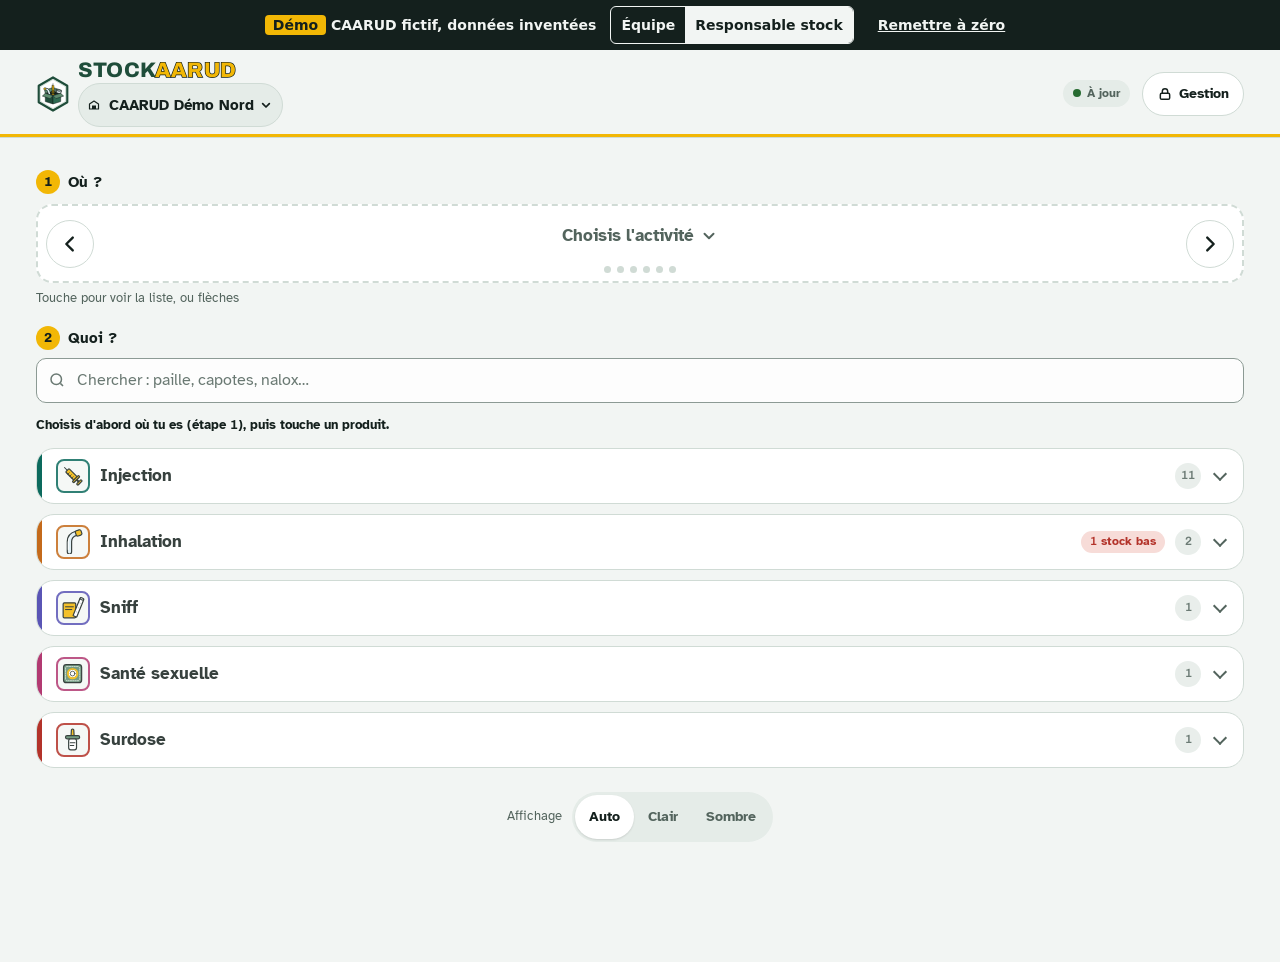
==== commit 67c4b0bf: "Avant test terrain : saisies gardées en file avant envoi, perte/prêt pour une seule saisie, retour A" ====
--- a/demo/index.html
+++ b/demo/index.html
@@ -29,7 +29,7 @@
 <style>
 /* Layout : appli outil, une colonne étroite et rapide pour l'équipe, plus large pour le coordo */
 :root{
-  --bg:#f2f5f3; --surface:#ffffff; --surface-2:#e5ece8; --fg:#14201d; --muted:#53645d; --line:#d0dbd5;
+  --bg:#f2f5f3; --surface:#ffffff; --surface-2:#e5ece8; --fg:#14201d; --muted:#53645d; --line:#d0dbd5; --field:#7b8b84;
   --accent:#1f4d3a; --accent-ink:#ffffff; --accent-soft:#dce9e2; --brand:#1f4d3a; --brand-2:#f2b705; --brand-ink:#14201d;
   --good:#276b31; --good-soft:#dcefdf; --warn:#8a5200; --warn-soft:#f8e8cc; --crit:#b3332a; --crit-soft:#f7dcd8;
   --c1:#0c6a5d; --c2:#c46a1b; --c3:#5a55b5; --c4:#b23a72; --c5:#3f7fb8; --c6:#7b8a2e;
@@ -37,12 +37,12 @@
   --r:12px;
 }
 @media (prefers-color-scheme:dark){:root:not([data-theme="light"]){
-  --bg:#101714; --surface:#17211d; --surface-2:#1f2c26; --fg:#e4eeea; --muted:#9bb0a6; --line:#2b3a33;
+  --bg:#101714; --surface:#17211d; --surface-2:#1f2c26; --fg:#e4eeea; --muted:#9bb0a6; --line:#2b3a33; --field:#62756c;
   --accent:#7fc29c; --accent-ink:#0b1f16; --accent-soft:#1c3a2c; --brand:#ffffff; --brand-2:#f2b705; --brand-ink:#ffffff;
   --good:#71c47a; --good-soft:#1b3420; --warn:#f0a845; --warn-soft:#3a2b12; --crit:#ff7f72; --crit-soft:#3d1c19;
   --c1:#4cc2ae; --c2:#f09a4e; --c3:#9b96f0; --c4:#ef7fb3; --c5:#7db7ee; --c6:#bccb63; color-scheme:dark}}
 :root[data-theme="dark"]{
-  --bg:#101714; --surface:#17211d; --surface-2:#1f2c26; --fg:#e4eeea; --muted:#9bb0a6; --line:#2b3a33;
+  --bg:#101714; --surface:#17211d; --surface-2:#1f2c26; --fg:#e4eeea; --muted:#9bb0a6; --line:#2b3a33; --field:#62756c;
   --accent:#7fc29c; --accent-ink:#0b1f16; --accent-soft:#1c3a2c; --brand:#ffffff; --brand-2:#f2b705; --brand-ink:#ffffff;
   --good:#71c47a; --good-soft:#1b3420; --warn:#f0a845; --warn-soft:#3a2b12; --crit:#ff7f72; --crit-soft:#3d1c19;
   --c1:#4cc2ae; --c2:#f09a4e; --c3:#9b96f0; --c4:#ef7fb3; --c5:#7db7ee; --c6:#bccb63; color-scheme:dark}
@@ -125,7 +125,9 @@
 .seg button[aria-pressed="true"]{background:var(--surface);color:var(--fg);box-shadow:0 1px 2px rgb(0 0 0/.12)}
 .sync{font-size:12px;color:var(--muted);display:inline-flex;align-items:center;gap:6px}
 .dot{width:8px;height:8px;border-radius:50%;background:var(--muted);display:inline-block;flex:none}
-.dot.ok{background:var(--good)}.dot.warn{background:var(--warn)}.dot.crit{background:var(--crit)}
+.dot.ok{background:var(--good)}.dot.warn{background:var(--warn);width:11px;height:10px;border-radius:0;clip-path:polygon(50% 0,100% 100%,0 100%)}.dot.crit{background:var(--crit);width:9px;height:9px;border-radius:1px}
+::placeholder{color:var(--muted);opacity:1}
+input:not([type=checkbox]):not([type=radio]):not([type=range]),select,textarea{border-color:var(--field)}
 h1,h2,h3{font-family:var(--display);font-stretch:108%;text-wrap:balance;margin:0}
 h2{font-size:19px;font-weight:800}
 h3{font-size:15px;font-weight:600;font-family:var(--body)}
@@ -152,7 +154,7 @@
 .actarr svg{width:22px;height:22px}
 .actmid{flex:1;min-width:0;display:flex;flex-direction:column;align-items:center;gap:8px;overflow:hidden}
 .actname{display:flex;align-items:center;gap:10px;font:800 22px var(--display);color:var(--fg);max-width:100%}
-.actname span{text-align:center;line-height:1.05;overflow-wrap:anywhere}.actname{font-size:clamp(18px,5.4vw,22px)}
+.actname span{text-align:center;line-height:1.05;overflow-wrap:break-word;hyphens:auto}.actname{font-size:clamp(18px,5.4vw,22px)}
 .actdots{display:flex;gap:6px}.actdots i{width:7px;height:7px;border-radius:50%;background:var(--line)}.actdots i.on{background:var(--actc,var(--accent));transform:scale(1.3)}
 .actmeta{display:flex;justify-content:space-between;align-items:center;margin-top:6px}
 .chips.actlist{margin-top:10px}
@@ -279,9 +281,9 @@
 .auto summary{display:flex;align-items:center;gap:10px;padding:10px 0;cursor:pointer;list-style:none;flex-wrap:wrap}
 .auto summary::-webkit-details-marker{display:none}
 .auto summary .badge{width:38px;height:38px}
-.auto .an{flex:1;min-width:120px;font-weight:600;display:flex;flex-direction:column}
+.auto .an{flex:1;min-width:0;font-weight:600;display:flex;flex-direction:column}
 .auto .an small{font-weight:400;font-size:12px;color:var(--muted);font-variant-numeric:tabular-nums}
-.auto .ac{font-size:13px;white-space:nowrap}
+.auto .ac{font-size:13px;white-space:normal}
 .auto dl{display:grid;grid-template-columns:auto 1fr;gap:4px 16px;margin:0 0 12px 48px;font-size:13px}
 .auto dt{color:var(--muted)}.auto dd{margin:0;font-variant-numeric:tabular-nums}
 .whatif{margin-top:12px;padding:12px;border-radius:10px;background:var(--surface-2)}
@@ -361,7 +363,7 @@
 details.jfold{margin:6px 0 10px}details.jfold>summary{cursor:pointer;font-weight:700;color:var(--accent);min-height:44px;display:flex;align-items:center;gap:6px}
 details.cmdhelp>summary{cursor:pointer;font-weight:600;color:var(--accent);min-height:44px;display:flex;align-items:center}details.cmdhelp p{margin:0 0 8px}
 .note.clamp{display:-webkit-box;-webkit-line-clamp:2;-webkit-box-orient:vertical;overflow:hidden}.lire{background:none;border:0;padding:4px 0;min-height:32px;color:var(--accent);font:600 13px var(--body);text-decoration:underline;text-underline-offset:3px;cursor:pointer}
-@media (max-width:899px){.svnav{flex-wrap:wrap;overflow:visible;position:static}}
+@media (max-width:899px){.svnav{position:static;margin:10px 0 2px;padding:2px 0 4px;scrollbar-width:none}.svnav::-webkit-scrollbar{display:none}.svnav button{padding:6px 12px;min-height:36px}}
 .fete{position:fixed;inset:0;z-index:60;display:grid;place-items:center;background:rgb(0 0 0/.45);padding:16px;overflow:hidden}
 .fete .carte{position:relative;z-index:1;max-width:380px;width:100%;background:var(--surface);color:var(--fg);border-radius:18px;padding:24px 20px;text-align:center;box-shadow:0 12px 40px rgb(0 0 0/.3)}
 .fete .carte .big{font-size:52px;line-height:1;margin-bottom:8px}.fete h2{margin:0 0 6px;font-size:24px}.fete p{margin:0 0 16px}
@@ -502,6 +504,10 @@
 .auto .an small{font-size:13px;margin-top:2px}.auto .an small .ac{font-size:13px;color:var(--fg)}
 .auto summary{flex-wrap:nowrap}
 @keyframes flashRow{0%,60%{background:var(--accent-soft)}100%{background:transparent}}.flash{animation:flashRow 1.8s ease}
+@media (prefers-reduced-motion:reduce){.flash{animation:none;background:var(--accent-soft)}}
+@media (max-width:300px){.actarr{display:none}.actbar{padding:6px}header.top .wrap,header.top{flex-wrap:wrap}}
+@media (max-width:260px){.grid{grid-template-columns:1fr!important}.tile .sq{display:inline-flex!important}}
+.qhelp,.lire,.seg button,.svnav button,.brand .caarud{min-height:44px}.qhelp{width:44px;height:44px;border:0;position:relative}.qhelp::before{content:"";position:absolute;inset:10px;border-radius:50%;border:1.5px solid var(--line)}.qhelp[aria-expanded="true"]{background:none;color:var(--accent)}.qhelp[aria-expanded="true"]::before{border-color:var(--accent)}
 
 /* Navigation et écrans, nov. 2026 (2) */
 .tabbar{display:none}
@@ -524,9 +530,24 @@
   body.v-coordo [style*="position:sticky;bottom"]{bottom:calc(84px + env(safe-area-inset-bottom,0px))!important}
   .svnav{top:var(--hdrH,0px)}
 }
+.kittile .kitc{display:-webkit-box;-webkit-line-clamp:2;-webkit-box-orient:vertical;overflow:hidden;color:var(--muted);font-size:12.5px;line-height:1.3}
+.savedhint{position:fixed;left:50%;bottom:calc(84px + env(safe-area-inset-bottom,0px));transform:translate(-50%,8px);z-index:60;background:var(--fg);color:var(--bg);border-radius:999px;padding:7px 14px;font:700 13px var(--body);opacity:0;pointer-events:none;transition:opacity .2s,transform .2s}.savedhint.on{opacity:1;transform:translate(-50%,0)}
+#app [data-act="saveLieux"].primary,#app [data-act="saveActs"].primary,#app [data-act="saveParts"].primary,#app [data-act="saveFourn"].primary,#app [data-act="saveSaisons"].primary,#app [data-act="saveCalc"].primary,#app [data-act="saveCats"].primary{display:none}
+.regsearch{margin:6px 0 12px}.regtiles{display:grid;gap:10px;margin-top:6px}
+.regtile{display:flex;align-items:center;gap:14px;text-align:left;background:var(--surface);border:1px solid var(--line);border-radius:16px;padding:14px 14px;min-height:72px;color:var(--fg);cursor:pointer;font:inherit}
+.regtile>svg{width:28px;height:28px;flex:none;fill:none;stroke:var(--accent);stroke-width:1.8;stroke-linecap:round;stroke-linejoin:round}
+.regtile span{flex:1;min-width:0;display:flex;flex-direction:column;gap:3px}.regtile b{font:700 16px var(--head,var(--body))}.regtile small{color:var(--muted);font-size:13px;line-height:1.35}
+.regtile .chev{width:18px;height:18px;stroke:var(--muted);stroke-width:2}
+.regback{display:flex;align-items:center;gap:12px;margin:4px 0 6px}.regback h2{margin:0;font-size:19px}
+.qhelp{display:inline-grid;place-items:center;width:24px;height:24px;min-height:24px;margin-left:8px;border-radius:50%;border:1.5px solid var(--line);background:none;color:var(--muted);font:700 13px var(--body);vertical-align:2px;cursor:pointer;padding:0}
+.qhelp[aria-expanded="true"]{background:var(--accent);border-color:var(--accent);color:var(--accent-ink)}
+details.fold>*:not(summary):not(.pbtn):not(p){clear:both}.panel p.regintro{display:none}.panel.helpon p.regintro{display:block}
+.kittile .kitc
+.teamtheme{margin-top:28px;display:flex;justify-content:center}
+.svnav .svmore{border-style:dashed;color:var(--muted)}
 .svfam{display:grid;grid-template-columns:repeat(4,minmax(0,1fr));margin-top:16px}
 .svfam button[aria-pressed="true"]{font-weight:800;box-shadow:0 1px 3px rgb(0 0 0/.16),inset 0 -3px 0 var(--brand-2)}
-@media (max-width:899px){.svnav{-webkit-mask-image:linear-gradient(to right,#000 calc(100% - 28px),transparent);mask-image:linear-gradient(to right,#000 calc(100% - 28px),transparent)}.svnav::after{content:"";flex:none;width:22px}}.svfam button{padding-inline:4px;white-space:nowrap;overflow:hidden;text-overflow:ellipsis}
+@media (max-width:899px){.svnav{-webkit-mask-image:linear-gradient(to right,#000 calc(100% - 28px),transparent);mask-image:linear-gradient(to right,#000 calc(100% - 28px),transparent)}.svnav::after{content:"";flex:none;width:22px}}.svfam button{padding-inline:4px;white-space:nowrap;overflow:hidden;text-overflow:ellipsis;display:flex;align-items:center;justify-content:center;gap:5px}.svfam .fic{width:19px;height:19px;flex:none;fill:none;stroke:currentColor;stroke-width:1.9;stroke-linecap:round;stroke-linejoin:round;opacity:.85}.svfam button[aria-pressed="true"] .fic{opacity:1;stroke:var(--brand-2)}@media (max-width:359px){.svfam .fic{display:none}}
 @media (min-width:900px){.svfam{display:inline-flex}.svfam button{padding-inline:18px}}
 .filt{margin:6px 0 4px;border:1px solid var(--line);border-radius:12px;background:var(--surface)}
 .filt>summary{list-style:none;cursor:pointer;display:flex;flex-wrap:wrap;align-items:baseline;gap:4px;padding:10px 12px;font-size:14px;min-height:44px;box-sizing:border-box}
@@ -539,8 +560,7 @@
 .chips.actrow .chip{flex:none;scroll-snap-align:start}
 .chips.actrow .chip[aria-pressed="true"]{background:var(--actc,var(--accent));border-color:var(--actc,var(--accent));color:#fff;font-weight:700}
 .actkeep{margin:2px 0 0}
-.quoi.attente .search,.quoi.attente .grid,.quoi.attente summary>:not(.pill){opacity:.45;filter:saturate(.4)}
-.quoi.attente summary::before,.quoi.attente summary::after{opacity:.45}
+.quoi.attente .search,.quoi.attente .grid,.quoi.attente summary>:not(.pill){opacity:.85}
 .quoi.attente .quoi-msg{font-weight:700;color:var(--fg)}
 .mvtadd{margin-top:12px;gap:8px;align-items:center}
 details.panel.fold>summary{list-style:none;cursor:pointer;display:flex;justify-content:space-between;align-items:center}
@@ -704,7 +724,7 @@
 <script async src="/stockaarud/vendor/qrcode.js"></script>
 
 
-<script src="demo.js?v=7"></script>
+<script src="demo.js?v=8"></script>
 <script>
 /* ---------- Base RdR de départ (catalogue à activer par le coordo) ---------- */
 const MOTIFS=[["casse","Cassé / abîmé"],["peremption","Périmé"],["perte","Perdu / volé"],["autre","Autre"]];
@@ -788,7 +808,7 @@
 /* pourcentages : « <1 % » quand la valeur arrondie vaut 0 sans être nulle ; pcs ajoute le signe */
 const pcf=v=>(v>0&&v<0.5?"<1":Math.round(v))+"\u00a0%",pcs=v=>(Math.round(v)>0?"+":Math.round(v)<0?"−":"")+pcf(Math.abs(v));
 /* horizon d'une quantité proposée : délai + temps jusqu'à la commande suivante, plus le stock de sécurité */
-const pourJ=s=>"pour tenir "+Math.round(s.couv)+"\u00a0j + marge";
+const pourJ=s=>"pour tenir "+Math.round(s.couv)+"\u00a0jours, plus une réserve";
 const dateFr=(t,o)=>new Date(t).toLocaleDateString("fr-FR",o||{day:"numeric",month:"long",year:"numeric"}).replace(/^1 /,"1er ");
 
 const PACK_L={carton:"Carton",boite:"Boîte",unite:"Unité"};
@@ -842,7 +862,9 @@
 /* Un fichier de réglages venu d'ailleurs ne doit pas pouvoir glisser du code dans la page */
 function cleanCfg(c){const idOk=v=>String(v??"").replace(/[^\w-]/g,"").slice(0,60),colOk=v=>/^(--[\w-]+|#[0-9a-f]{3,8}|var\(--[\w-]+\))$/i.test(String(v||""))?v:"",icoOk=v=>String(v??"").replace(/[<>"'`&]/g,"").slice(0,40);
   for(const k of ["activites","lieux","partenaires","fournisseurs","categories","saisons"])if(Array.isArray(c[k]))c[k]=c[k].filter(x=>x&&typeof x==="object").map(x=>{const o={...x};if("id" in o)o.id=idOk(o.id);for(const f of ["couleur","col"])if(f in o)o[f]=colOk(o[f]);if("icone" in o)o.icone=icoOk(o.icone);if("categorie" in o)o.categorie=idOk(o.categorie);return o});
+  for(const k of ["budget","fenetre","periode","z","zEss","margeEss","delai"])if(k in c&&typeof c[k]!=="number")c[k]=num(c[k],DEF_CONFIG[k]??0);
   return c}
+function cleanDoc(o){for(const k of ["parCarton","parBoite","prix","prixU","delai","securiteJours","qte","recu","t","seuil","annonce"])if(k in o&&typeof o[k]!=="number"&&o[k]!==null){const v=Number(String(o[k]).replace(",","."));if(isFinite(v))o[k]=v;else delete o[k]}return o}
 /* Un prêt est rendu quand un mouvement de retour le cite : l'équipe n'a pas à modifier la saisie d'un collègue */
 function estRendu(m,R){return !!m.rendu||(R||rendusSet()).has(m.id)}
 function rendusSet(){return new Set(allMvts().filter(x=>x.pret).map(x=>x.pret))}
@@ -852,7 +874,37 @@
 const terrainOn=k=>!!((cfg().terrain||{})[k]);
 function devId(){let d=ls.get("dev",null);if(!d){d=uid().slice(-6);ls.set("dev",d)}return d}
 const passId=(act,day)=>"pas-"+devId()+"-"+(day||today())+"-"+act;
-function passagesEff(){const A=terrainAll().filter(x=>x.type==="passage"),imp=new Set(A.filter(x=>x.importe).map(x=>x.jour+"|"+x.activite));return A.filter(x=>x.importe||!imp.has(x.jour+"|"+x.activite))}
+function passagesEff(){const A=terrainAll().filter(x=>x.type==="passage"),imp=new Set(A.filter(x=>x.importe).map(x=>x.jour+"|"+x.activite)),M=A.filter(x=>/^\d{4}-\d{2}$/.test(x.mois||"")&&num(x.qte,0)>0),mA=new Set(M.map(x=>x.mois+"|"+x.activite)),mT=new Set(M.filter(x=>x.activite==="_tout").map(x=>x.mois));
+  return A.filter(x=>x.mois?num(x.qte,0)>0:!(mT.has((x.jour||"").slice(0,7))||mA.has((x.jour||"").slice(0,7)+"|"+x.activite))&&(x.importe||!imp.has(x.jour+"|"+x.activite)))}
+function passMoisVal(mo,act){const x=terrainAll().find(z=>z.id==="pas-mois-"+mo+"-"+act);return x?num(x.qte,0):0}
+function passMoisUI(){const mo=S.passMois||new Date(Date.now()-15*864e5).toISOString().slice(0,7),A=activitesActives(),fs=A.map(a=>[a.id,a.nom]).concat([["_tout","Sans détail par activité"]]);
+  const deja=[...new Set(terrainAll().filter(x=>x.type==="passage"&&/^\d{4}-\d{2}$/.test(x.mois||"")&&num(x.qte,0)>0).map(x=>x.mois))].sort().reverse().slice(0,6);
+  return '<h3 style="margin-top:14px">Ou les saisir à la main, mois par mois</h3><div class="form" style="margin-top:6px;grid-template-columns:repeat(auto-fill,minmax(140px,1fr))"><label style="grid-column:1/-1">Mois<input id="passM" type="month" value="'+esc(mo)+'" max="'+today().slice(0,7)+'"></label>'
+   +fs.map(([id,n])=>'<label>'+esc(n)+'<input id="pm-'+esc(id)+'" type="text" inputmode="numeric" placeholder="—" value="'+esc((passMoisVal(mo,id)||""))+'"></label>').join("")
+   +'</div><div class="row" style="margin-top:8px"><button class="btn primary" data-act="passMoisOk">Enregistrer ce mois</button></div>'
+   +(deja.length?'<p class="note" style="margin-top:6px">Déjà saisis : '+deja.map(m=>'<button class="lire" data-act="passMoisVoir" data-v="'+esc(m)+'">'+esc(MOIS[+m.slice(5)-1]||"")+' '+esc(m.slice(0,4))+'</button>').join(" · ")+'. Un mois saisi ici remplace les chiffres jour par jour du même mois.</p>':'<p class="note" style="margin-top:6px">Laisse vide ce que tu ne sais pas. Un mois saisi ici remplace les chiffres jour par jour du même mois.</p>')}
+/* Kits maison : un kit est une recette (ex. 1 pipe + 2 grilles + 2 embouts). Le noter retire chaque produit du stock. */
+function kitsActifs(){return (cfg().kits||[]).filter(k=>k.actif!==false&&(k.items||[]).some(i=>S.produits.get(i.p)&&num(i.q,0)>0))}
+function kitItems(k){return (k.items||[]).filter(i=>S.produits.get(i.p)&&num(i.q,0)>0)}
+function kitCompo(k){return kitItems(k).map(i=>{const q=num(i.q,1);return (q>1?q+" ":"")+S.produits.get(i.p).nom}).join(" + ")}
+function kitPossible(k,st){let m=Infinity;for(const i of kitItems(k)){const s=st[i.p];const sl=s?(s.byLieu[S.lieu]||0):0;m=Math.min(m,Math.floor(Math.max(0,sl)/num(i.q,1)))}return m===Infinity?0:m}
+function kitPseudo(k){return {id:"kit:"+k.id,nom:k.nom,unite:"unite",categorie:k.categorie||"",icone:"kit",kit:k}}
+function kitTile(k,st){const n=kitPossible(k,st),low=n<=0;return '<button class="tile kittile'+(S.flash&&S.flash.id==="kit:"+k.id&&Date.now()<S.flash.until?' flash':'')+'" style="--cat:var(--brand-2)" data-act="pickKit" data-id="'+esc(k.id)+'">'+badge(kitPseudo(k))+'<span class="sq" aria-hidden="true"><span class="dot '+(low?"crit":"ok")+'"></span><b'+(low?' style="color:var(--crit)"':' style="font-weight:600"')+'>'+(low?"0":nfr(n))+'</b></span><span class="nm">'+esc(k.nom)+'</span><span class="st kitc">'+esc(kitCompo(k))+'</span><span class="st"><span class="dot '+(low?"crit":"ok")+'"></span>'+(low?'<b style="color:var(--crit)">Il manque un produit</b>':'de quoi faire '+nfr(n)+' kit'+(n>1?"s":""))+'</span></button>'}
+function openKit(id){const k=(cfg().kits||[]).find(x=>x.id===id);if(!k)return;if(!S.activite){S.pendPick="kit:"+id;drawActs();return}
+  sheet={p:kitPseudo(k),n:1,mode:"unite",part:ls.get("part",null),aRendre:true,autre:"",vers:null};lastFocus=keepFocus();drawSheet();focusDialog()}
+function kitNote(k,n){return n>0?"soit "+kitItems(k).map(i=>nfr(n*num(i.q,1))+" "+S.produits.get(i.p).nom).join(", "):"kits"}
+function kitsPanel(){const K=cfg().kits||[],P=prodsActifs().slice().sort((a,b)=>a.nom.localeCompare(b.nom,"fr")),y=new Date().getFullYear(),a0=moisDebut(y,0);
+  const nb=id=>{const L=new Map();for(const m of allMvts())if(m.kit===id&&m.t>=a0&&m.type==="sortie"&&m.lot)L.set(m.lot,num(m.kitN,0));let t=0;for(const v of L.values())t+=v;return t};
+  const opt=sel=>'<option value="">Choisir un produit</option>'+P.map(x=>'<option value="'+esc(x.id)+'"'+(x.id===sel?" selected":"")+'>'+esc(x.nom)+'</option>').join("");
+  return '<div class="panel" style="margin-top:14px"><h2>Kits maison</h2><p class="note">Un kit que vous montez vous-mêmes (ex. kit base : 1 pipe + 2 grilles + 2 embouts). L\'équipe note « 10 kits base » et chaque produit est retiré du stock.</p><div class="list" style="margin-top:8px">'
+   +K.map(k=>'<div class="it kitrow" style="flex-direction:column;align-items:stretch;gap:8px"><div class="row" style="gap:8px;flex-wrap:nowrap"><input id="kn-'+esc(k.id)+'" class="kitf" value="'+esc(k.nom)+'" style="flex:1;min-width:0;font-weight:600" aria-label="Nom du kit"><label class="row note" style="gap:6px;flex-wrap:nowrap;white-space:nowrap"><input type="checkbox" id="ka-'+esc(k.id)+'" class="kitf"'+(k.actif!==false?" checked":"")+' style="width:20px;min-height:20px">Proposé</label></div>'
+     +(k.items||[]).map((i,j)=>'<div class="row" style="gap:6px;flex-wrap:nowrap"><input id="kq-'+esc(k.id)+'-'+j+'" class="kitf" type="text" inputmode="numeric" value="'+esc(Math.round(num(i.q,1)))+'" style="width:58px;text-align:center" aria-label="Quantité"><span class="note">×</span><select id="kp-'+esc(k.id)+'-'+j+'" class="kitf" style="flex:1;min-width:0">'+opt(i.p)+'</select><button class="btn small" data-act="kitDelItem" data-id="'+esc(k.id)+'" data-v="'+j+'" aria-label="Retirer ce produit">✕</button></div>').join("")
+     +'<div class="row" style="gap:8px"><button class="btn small" data-act="kitAddItem" data-id="'+esc(k.id)+'">+ Un produit</button>'+(nb(k.id)?'<span class="note">'+nfr(nb(k.id))+' distribués en '+y+'</span>':'')+'<button class="btn small danger" data-act="kitDel" data-id="'+esc(k.id)+'" style="margin-left:auto">Supprimer le kit</button></div></div>').join("")
+   +'</div><div class="row" style="margin-top:10px"><button class="btn'+(K.length?'':' primary')+'" data-act="kitAdd">Créer un kit</button></div></div>'}
+const REG_AUTO=["saveLieux","saveActs","saveParts","saveFourn","saveSaisons","saveCalc","saveCats"];
+function savedHint(){let t=document.getElementById("savedHint");if(!t){t=document.createElement("div");t.id="savedHint";t.className="savedhint";t.setAttribute("role","status");document.body.appendChild(t)}t.textContent="✓ Enregistré";t.classList.add("on");clearTimeout(t._t);t._t=setTimeout(()=>t.classList.remove("on"),1600)}
+function kitsFromForm(){return (cfg().kits||[]).map(k=>({...k,nom:((document.getElementById("kn-"+k.id)||{}).value||k.nom).trim()||k.nom,actif:(document.getElementById("ka-"+k.id)||{checked:k.actif!==false}).checked,
+  items:(k.items||[]).map((i,j)=>{const pe=document.getElementById("kp-"+k.id+"-"+j),qe=document.getElementById("kq-"+k.id+"-"+j);return {p:pe?pe.value:i.p,q:Math.max(1,Math.round(num(qe?qe.value:i.q,1)))}})}))}
 function passagesJour(act){const d=today();return passagesEff().filter(x=>x.activite===act&&x.jour===d).reduce((a,x)=>a+num(x.qte,0),0)}
 /* Reprendre un historique tenu ailleurs (Excel) : des sorties passées, par mois ou par jour */
 function histoDebut(){const A=S.mvts.filter(m=>!m.histo&&!m.exemple);return A.length?Math.min(...A.map(m=>m.t)):Date.now()}
@@ -906,7 +958,7 @@
     cols.forEach((a,i)=>{const v=c[i+1];if(!a||v===undefined||v==="")return;const n=Math.round(num(v,NaN));if(!(n>=0))return;rows.push({jour:iso,act:a.id,nom:a.nom,n})})}
   return {rows,inconnues,bad,jours:new Set(rows.map(r=>r.jour)).size,total:rows.reduce((a,r)=>a+r.n,0)}}
 /* Unités par passage : on ne compare que les jours (et les activités) où un nombre de passages est connu */
-function parPassage(a,b,act){const P=passagesEff().filter(x=>x.t>=a&&x.t<b&&(!act||x.activite===act)&&num(x.qte,0)>0);if(!P.length)return null;const K=new Set(P.map(x=>x.jour+"|"+(x.activite||""))),np=P.reduce((s2,x)=>s2+num(x.qte,0),0),u=sortiesEntre(a,b,act||null).filter(m=>K.has(jourLocal(m.t)+"|"+(m.activite||""))).reduce((x,m)=>x+num(m.qte,0),0);return {np,u,r:Math.round(u/np*10)/10,nj:new Set(P.map(x=>x.jour)).size}}
+function parPassage(a,b,act){const P=passagesEff().filter(x=>x.t>=a&&x.t<b&&(!act||x.activite===act)&&num(x.qte,0)>0);if(!P.length)return null;const K=new Set(P.map(x=>x.mois?x.mois+"|"+(x.activite==="_tout"?"*":x.activite):x.jour+"|"+(x.activite||""))),np=P.reduce((s2,x)=>s2+num(x.qte,0),0),J=new Set(P.filter(x=>!x.mois).map(x=>x.jour)),u=sortiesEntre(a,b,act||null).filter(m=>{const j=jourLocal(m.t),ac=m.activite||"",ok=K.has(j+"|"+ac)||K.has(j.slice(0,7)+"|"+ac)||K.has(j.slice(0,7)+"|*");if(ok)J.add(j);return ok}).reduce((x,m)=>x+num(m.qte,0),0);return {np,u,r:Math.round(u/np*10)/10,nj:J.size}}
 function passagesEntre(a,b,act){return passagesEff().filter(x=>x.t>=a&&x.t<b&&(!act||x.activite===act)).reduce((s2,x)=>s2+num(x.qte,0),0)}
 S.passN={};
 const passMine=act=>{const id=passId(act);return id in S.passN?S.passN[id]:(terrainAll().find(x=>x.id===id)||{}).qte||0};
@@ -914,7 +966,7 @@
   const mine=passMine(act),snap=(terrainAll().find(x=>x.id===passId(act))||{}).qte||0,tot=passagesJour(act)-snap+mine;
   return '<div class="terr">'+(pOn?'<div class="terr-p"><span class="terr-l">Passages aujourd\'hui'+(tot!==mine?' <small>('+tot+' avec les collègues)</small>':'')+'</span><button class="terr-b" data-act="passMoins" aria-label="Un passage de moins"'+(mine?"":" disabled")+'>−</button><b class="terr-n" aria-live="polite">'+mine+'</b><button class="terr-b plus" data-act="passPlus" aria-label="Un passage de plus">+</button></div>':'')
    +(rOn?'<button class="btn small" data-act="recupOpen">Matériel récupéré</button>':'')+'</div>'}
-function openRecup(){lastFocus=document.activeElement;setTimeout(focusDialog,30);
+function openRecup(){lastFocus=keepFocus();setTimeout(focusDialog,30);
   $("#layer").innerHTML='<div class="sheet-back" data-act="closeLayer"><div class="sheet" role="dialog" aria-modal="true" aria-label="Matériel récupéré"><h2>Matériel récupéré</h2><p class="note" style="margin:0">'+esc(actLabel(S.activite))+' · ce que les personnes ont rapporté. Une estimation suffit.</p><div class="form"><label>Seringues usagées (nombre)<input id="ruS" type="number" min="0" inputmode="numeric"></label><label>Collecteurs pleins (nombre)<input id="ruC" type="number" min="0" inputmode="numeric"></label><label>Poids de DASRI (kg)<input id="ruK" type="number" min="0" step="0.1" inputmode="decimal"></label></div><button class="btn primary big" data-act="recupOk">Enregistrer</button><button class="btn" data-act="closeLayer">Annuler</button></div></div>'}
 function allMvts(){
   const ids=new Set(S.mvts.map(m=>m.id));
@@ -977,25 +1029,25 @@
   if(o.op==="update")return ref.update(o.data);
   if(o.op==="delete")return ref.delete();
 }
+/* Toute saisie va d'abord dans la file d'attente (gardée sur l'appareil), puis part vers la base : rien n'est perdu si le réseau traîne ou si l'appli est fermée. */
+function runOpT(o){return Promise.race([runOp(o),new Promise((_,r)=>setTimeout(()=>r({code:"unavailable"}),8000))])}
 async function write(op,path,data){
-  const o={op,path,data};
-  if(!S.db){S.queue.push(o);ls.set("queue",S.queue);render();return}
-  try{await runOp(o)}
-  catch(e){
-    if(e&&e.code==="invalid_argument"){toast("Pas enregistré\u202f: cet appareil n\'a pas le droit de modifier ces données. Demande au responsable stock de vérifier ton accès. ("+e.code+")");return}
-    if(e&&(e.code==="unavailable"||!navigator.onLine)){S.queue.push(o);ls.set("queue",S.queue);render();return}
-    if(e&&e.code==="quota_exceeded"){toast("Pas enregistré\u202f: ta base est pleine. Exporte puis supprime les anciens mouvements (onglet Mouvements). ("+e.code+")");return}
-    toast("Pas enregistré\u202f: ta base n\'a pas accepté la saisie. Réessaie dans un instant ; si ça continue, vérifie le réseau. ("+(e&&e.code||"erreur")+")");
-  }
-}
-let flushing=false;
+  const o={op,path,data};S.queue.push(o);ls.set("queue",S.queue);
+  if(!S.db||!navigator.onLine){render();return}
+  await flush();
+}
+let flushing=false,flushT=0;
 async function flush(){
-  if(flushing||!S.db||!S.queue.length||!navigator.onLine)return;flushing=true;
-  let refus=0;
-  while(S.queue.length){try{await runOp(S.queue[0]);S.queue.shift();ls.set("queue",S.queue)}catch(e){if(e&&e.code&&e.code!=="unavailable"&&navigator.onLine){S.queue.shift();ls.set("queue",S.queue);refus++;continue}break}}
-  flushing=false;if(refus)toast(refus+" saisie"+(refus>1?"s":"")+" en attente refusée"+(refus>1?"s":"")+" par la base (accès ou donnée supprimée).");render();
+  if(flushing||!S.db||!S.queue.length||!navigator.onLine)return;flushing=true;clearTimeout(flushT);
+  let refus=0,code="",stop=false;const drop=o=>{const i=S.queue.indexOf(o);if(i>=0)S.queue.splice(i,1);ls.set("queue",S.queue)};
+  while(S.queue.length&&!stop){const o=S.queue[0];try{await runOpT(o);drop(o)}catch(e){if(e&&e.code&&e.code!=="unavailable"&&navigator.onLine){drop(o);refus++;code=e.code}else stop=true}}
+  flushing=false;
+  if(refus)toast(code==="invalid_argument"?"Pas enregistré\u202f: cet appareil n'a pas le droit de modifier ces données. Demande au responsable stock de vérifier ton accès. ("+code+")":code==="quota_exceeded"?"Pas enregistré\u202f: ta base est pleine. Exporte puis supprime les anciens mouvements (onglet Mouvements). ("+code+")":refus+" saisie"+(refus>1?"s":"")+" refusée"+(refus>1?"s":"")+" par la base (accès ou donnée supprimée). ("+code+")");
+  if(S.queue.length&&navigator.onLine)flushT=setTimeout(flush,15000);
+  render();
 }
 window.addEventListener("online",flush);
+document.addEventListener("visibilitychange",()=>{if(document.visibilityState!=="visible")return;flush();if(S.activite&&ls.get("activiteJour",null)!==today()){S.activite=null;if(!sheet)render(true)}});
 let rzT=0;window.addEventListener("resize",()=>{clearTimeout(rzT);rzT=setTimeout(()=>{const w=(window.innerWidth||0)>=900;if(S.view==="coordo"&&(S.ctab==="stats"||S.ctab==="prev"||S.ctab==="bord"||w!==S.wasWide))render();S.wasWide=w},200)});window.addEventListener("offline",render);
 
 /* ---------- Démarrage ---------- */
@@ -1010,11 +1062,11 @@
   const ok=snap=>{if(!snap.metadata.fromCache&&++got>=need){S.dbState="ok";clearTimeout(timer)}};
   const err=e=>{clearTimeout(timer);S.dbState="error";render()};
   db.doc("config/main").onSnapshot(s=>{S.cfgExists=s.exists;S.config=s.exists?cleanCfg({...DEF_CONFIG,...s.data()}):null;if(!s.metadata.fromCache)ok(s);render()},err);
-  db.collection("produits").onSnapshot(q=>{S.produits=new Map(q.docs.map(d=>[d.id,{id:d.id,...d.data()}]));ok(q);render()},err);
-  db.collection("mouvements").onSnapshot(q=>{{const A=q.docs.map(d=>({id:d.id,...d.data()}));S.mvts=A.filter(m=>!TERRAIN.has(m.type));S.terrain=A.filter(m=>TERRAIN.has(m.type))}ok(q);render();flush()},err);
-  db.collection("commandes").onSnapshot(q=>{S.cmds=q.docs.map(d=>({id:d.id,...d.data()})).sort((a,b)=>b.t-a.t);ok(q);render()},err);
+  db.collection("produits").onSnapshot(q=>{S.produits=new Map(q.docs.map(d=>[d.id,cleanDoc({...d.data(),id:d.id})]));ok(q);render()},err);
+  db.collection("mouvements").onSnapshot(q=>{{const A=q.docs.map(d=>(cleanDoc({...d.data(),id:d.id})));S.mvts=A.filter(m=>!TERRAIN.has(m.type));S.terrain=A.filter(m=>TERRAIN.has(m.type))}ok(q);render();flush()},err);
+  db.collection("commandes").onSnapshot(q=>{S.cmds=q.docs.map(d=>(cleanDoc({...d.data(),id:d.id}))).sort((a,b)=>b.t-a.t);ok(q);render()},err);
   if(S.isAdmin)db.doc("secret/coordo").onSnapshot(sn=>{S.secret=sn.exists?sn.data():null;S.secretLoaded=true;render()},()=>{S.secretLoaded=true;render()});else S.secretLoaded=true;
-  db.collection("signalements").onSnapshot(q=>{S.sigs=q.docs.map(d=>({id:d.id,...d.data()})).sort((a,b)=>b.t-a.t);render()},()=>{});
+  db.collection("signalements").onSnapshot(q=>{S.sigs=q.docs.map(d=>(cleanDoc({...d.data(),id:d.id}))).sort((a,b)=>b.t-a.t);render()},()=>{});
 }
 
 /* ---------- Rendu ---------- */
@@ -1022,7 +1074,10 @@
 function typingIn(){const a=document.activeElement;if(!a||!a.closest||!a.closest("#app"))return false;if(a.dataset&&a.dataset.live)return false;if(a.tagName==="TEXTAREA")return true;return a.tagName==="INPUT"&&/^(text|number|password|email|tel)$/.test(a.type)}
 function render(force){if(!force&&typingIn()){S.pendingRender=true;return}if(raf&&!force)return;if(raf){cancelAnimationFrame(raf);raf=0}raf=requestAnimationFrame(()=>{raf=0;if(!force&&typingIn()){S.pendingRender=true;return}S.pendingRender=false;draw()})}
 document.addEventListener("focusout",()=>{if(S.pendingRender)setTimeout(()=>{if(!typingIn()&&S.pendingRender){S.pendingRender=false;render()}},0)});
+const PG_T={bord:"Tableau de bord",cmd:"Commandes",stats:"Statistiques",prev:"Prévisions",mvt:"Mouvements",inv:"Inventaire",reg:"Réglages"};
+function pageTitle(){const t=S.view==="coordo"?(PG_T[S.ctab||"bord"]||"Gestion"):"Noter une sortie";let h=document.getElementById("pgT");if(!h){h=document.createElement("h1");h.id="pgT";h.className="sr";const a=document.getElementById("app");a.parentNode.insertBefore(h,a)}if(h.textContent!==t)h.textContent=t;const d=t+" · Stockaarud";if(document.title!==d)document.title=d}
 function draw(){
+  pageTitle();
   syncCats();
   const keep=document.activeElement&&document.activeElement.id,sel=keep&&document.activeElement.selectionStart;
   {const nomAff=(cfg().nomStructure||"").trim()||cfg().nomStock||"",multi=!!(window.SKB&&window.SKB.bases),sn=$("#stockName");
@@ -1134,7 +1189,7 @@
 function actCycle(){return activitesActives().map(a=>a.id).concat(["__dep"],lieux().length>1?["__trans"]:[],["__perte"])}
 function actLabel(id){return id==="__dep"?"Prêt / don à une asso":id==="__trans"?"Vers un autre lieu":id==="__perte"?"Perte / casse":actNom(id)}
 function actColor(id){if(id==="__perte")return "var(--crit)";if(id==="__dep"||id==="__trans")return "var(--muted)";const A=activitesActives(),a=A.find(x=>x.id===id);if(a&&a.couleur)return a.couleur;const i=A.findIndex(x=>x.id===id);return "var("+["--c1","--c2","--c3","--c4","--c5","--c6"][(i<0?0:i)%6]+")"}
-function setActivite(id,dir){S.activite=id;S.actDir=dir||0;ls.set("activite",id);ls.set("activiteJour",today());
+function setActivite(id,dir){if(String(id).startsWith("__")&&S.activite&&!String(S.activite).startsWith("__"))S.actPrev=S.activite;S.activite=id;S.actDir=dir||0;ls.set("activite",id);ls.set("activiteJour",today());
   const a=cfg().activites.find(x=>x.id===id);if(a&&a.lieu&&lieux().some(l=>l.id===a.lieu)){S.lieu=a.lieu;ls.set("lieu",a.lieu)}}
 function paintAct(){const H=document.documentElement,teamOn=S.view!=="coordo"&&S.activite&&actCycle().includes(S.activite);
   H.style.setProperty("--actc",teamOn?actColor(S.activite):"var(--accent)");
@@ -1144,13 +1199,13 @@
   H.style.setProperty("--tintbg",cols.length>1?"linear-gradient(160deg,"+cols.map((c,i)=>"color-mix(in srgb,"+c+" 14%,var(--bg)) "+Math.round(i/(cols.length-1)*100)+"%").join(",")+")":"color-mix(in srgb,"+cols[0]+" 14%,var(--bg))")}
 function actBar(){const L=actCycle(),i=L.indexOf(S.activite),has=i>=0,dir=S.actDir;S.actDir=0;
   const arr=(v,d,l)=>'<button class="actarr" data-act="actStep" data-v="'+esc(v)+'" aria-label="'+l+'"><svg viewBox="0 0 24 24" aria-hidden="true"><path d="'+d+'" fill="none" stroke="currentColor" stroke-width="2.6" stroke-linecap="round" stroke-linejoin="round"/></svg></button>';
-  return '<div class="label"><span class="stepn">1</span>Où ?</div><div class="actbar'+(has?'':' none')+'" data-swipe="act">'+arr(-1,"M15 5l-7 7 7 7","Activité précédente")
+  return '<div class="label" role="heading" aria-level="2"><span class="stepn">1</span>Où ?</div><div class="actbar'+(has?'':' none')+'" data-swipe="act">'+arr(-1,"M15 5l-7 7 7 7","Activité précédente")
    +'<div class="actmid" aria-live="polite"><button type="button" class="actname'+(dir>0?" in-r":dir<0?" in-l":"")+'" data-act="actSheet" aria-haspopup="dialog">'+(has?actIco(S.activite,"aic big")+'<span>'+esc(actLabel(S.activite))+'</span>':'<span class="actnone">Choisis l\'activité</span>')+'<svg class="actdd" viewBox="0 0 24 24" aria-hidden="true"><path d="M6 9l6 6 6-6" fill="none" stroke="currentColor" stroke-width="2.6" stroke-linecap="round" stroke-linejoin="round"/></svg><span class="sr">'+(has?' : voir toutes les activités':' dans la liste')+'</span></button><div class="actdots" aria-hidden="true">'+L.map((x,k)=>'<i'+(k===i?' class="on"':'')+'></i>').join("")+'</div></div>'
    +arr(1,"M9 5l7 7-7 7","Activité suivante")+'</div>'
    +'<div class="actmeta"><span class="note">'+(has?'Gardée pour la journée':'Touche pour voir la liste, ou flèches')+'</span></div>'}
 /* Liste de toutes les activités, en feuille : depuis le nom de l'activité ou depuis la feuille de quantité */
 function drawActs(){const cur=S.activite,ck='<svg viewBox="0 0 24 24" aria-hidden="true"><path d="M5 12.5l4.5 4.5L19 7.5" fill="none" stroke="currentColor" stroke-width="2.8" stroke-linecap="round" stroke-linejoin="round"/></svg>';
-  if(!sheet)lastFocus=document.activeElement;
+  if(!sheet)lastFocus=keepFocus();
   $("#layer").innerHTML='<div class="sheet-back enter" data-act="actClose"><div class="sheet" role="dialog" aria-modal="true" aria-label="Choisir l\'activité"><h2>Quelle activité\u202f?</h2><p class="note" style="margin:-6px 0 0">Elle reste choisie pour la journée.</p><div class="actpicks">'
    +actCycle().map(id=>'<button type="button" class="actpick" data-act="actPick" data-id="'+esc(id)+'" style="--c:'+esc(actColor(id))+'" aria-current="'+(id===cur)+'"><span class="sw" aria-hidden="true"></span>'+actIco(id,"aic big")+'<span class="an">'+esc(actLabel(id))+'</span>'+(id===cur?'<span class="now">'+ck+'Actuelle</span>':'')+'</button>').join("")
    +'</div><button type="button" class="btn big" data-act="actClose" style="min-height:46px">'+(sheet?'Retour':'Annuler')+'</button></div></div>';focusDialog()}
@@ -1171,7 +1226,7 @@
   if(S.installEvt)return '<div class="instb"><span>Envie d\'une icône sur ton écran d\'accueil ? C\'est facultatif.</span><button class="btn small" data-act="installer">Installer l\'appli</button></div>';
   if(estIos())return '<div class="instb"><span>Envie d\'une icône sur ton écran d\'accueil ? C\'est facultatif.</span><button class="btn small" data-act="iosGuide">Voir comment faire</button></div>';
   return ""}
-function openIosGuide(){lastFocus=document.activeElement;S.iosUrl=location.href;
+function openIosGuide(){lastFocus=keepFocus();S.iosUrl=location.href;
   // l'icône doit rouvrir l'appli déjà reliée à ce CAARUD : on met le lien d'invitation dans l'adresse le temps de l'ajout
   try{const l=window.SKB&&window.SKB.installLink&&window.SKB.installLink();if(l){history.replaceState(null,"",l);const m=document.querySelector('link[rel="manifest"]');if(m){S.iosMan=m.getAttribute("href");m.remove()}}}catch(e){}
   const SH='<svg viewBox="0 0 24 24" width="26" height="26" aria-hidden="true"><path d="M12 3v12M8 7l4-4 4 4M6 11H5v9h14v-9h-1" fill="none" stroke="currentColor" stroke-width="2" stroke-linecap="round" stroke-linejoin="round"/></svg>',PL='<svg viewBox="0 0 24 24" width="26" height="26" aria-hidden="true"><rect x="4" y="4" width="16" height="16" rx="4" fill="none" stroke="currentColor" stroke-width="2"/><path d="M12 8v8M8 12h8" stroke="currentColor" stroke-width="2" stroke-linecap="round"/></svg>';
@@ -1198,17 +1253,18 @@
   let ps=prodsActifs().filter(p=>matches(p,S.query));
   ps.sort((a,b)=>(freq[b.id]||0)-(freq[a.id]||0)||a.nom.localeCompare(b.nom,"fr"));
   h+='<div class="quoi'+(S.activite?'':' attente')+'">';
-  h+='<div class="row" style="justify-content:space-between;margin:18px 0 8px"><div class="label" style="margin:0"><span class="stepn">2</span>Quoi ?</div></div><div class="search"><svg viewBox="0 0 24 24" fill="none" stroke="currentColor" stroke-width="2" aria-hidden="true"><circle cx="11" cy="11" r="7"/><path d="m20 20-3.5-3.5"/></svg><input id="q" type="search" inputmode="search" autocomplete="off" placeholder="Chercher : paille, capotes, nalox…" value="'+esc(S.query)+'" aria-label="Chercher un produit"></div>';
-  if(!S.activite)h+='<p class="note quoi-msg">Choisis d\'abord l\'activité ci-dessus, puis touche un produit.</p>';
-  const tile=p=>{const s=st[p.id],sl=s.byLieu[S.lieu]||0;return '<button class="tile'+(S.flash&&S.flash.id===p.id&&Date.now()<S.flash.until?' flash':'')+'" style="--cat:var('+(CATCOL[catOf(p)]||"--muted")+')" data-act="pick" data-id="'+esc(p.id)+'">'+badge(p)+'<span class="sq" aria-hidden="true"><span class="dot '+(sl<=0?"crit":s.etat==="mute"?"":s.etat==="good"?"ok":s.etat)+'"></span>'+(sl<=0?'<b style="color:var(--crit)">épuisé</b>':s.etat==="crit"||s.etat==="warn"?'<b style="color:var(--'+s.etat+')">'+esc(fmtQ(p,sl))+'</b>':'<b style="font-weight:600">'+esc(fmtQ(p,sl))+'</b>')+'</span><span class="nm">'+esc(p.nom)+'</span><span class="st"><span class="dot '+(sl<=0?"crit":s.etat==="mute"?"":s.etat==="good"?"ok":s.etat)+'"></span>'+(sl<=0?'<b style="color:var(--crit)">Stock épuisé</b>':(s.etat==="crit"?'<b style="color:var(--crit)">stock bas</b>, ':s.etat==="warn"?'<b style="color:var(--warn)">à surveiller</b>, ':"")+'reste '+esc(fmtQ(p,sl)))+'</span></button>'};
+  h+='<div class="row" style="justify-content:space-between;margin:18px 0 8px"><div class="label" role="heading" aria-level="2" style="margin:0"><span class="stepn">2</span>Quoi ?</div></div><div class="search"><svg viewBox="0 0 24 24" fill="none" stroke="currentColor" stroke-width="2" aria-hidden="true"><circle cx="11" cy="11" r="7"/><path d="m20 20-3.5-3.5"/></svg><input id="q" type="search" inputmode="search" autocomplete="off" placeholder="Chercher : paille, capotes, nalox…" value="'+esc(S.query)+'" aria-label="Chercher un produit"></div>';
+  if(!S.activite)h+='<p class="note quoi-msg">Choisis d\'abord où tu es (étape 1), puis touche un produit.</p>';
+  const tile=p=>{const s=st[p.id],sl=s.byLieu[S.lieu]||0;return '<button class="tile'+(S.flash&&S.flash.id===p.id&&Date.now()<S.flash.until?' flash':'')+'" style="--cat:var('+(CATCOL[catOf(p)]||"--muted")+')" data-act="pick" data-id="'+esc(p.id)+'">'+badge(p)+'<span class="sq" aria-hidden="true"><span class="dot '+(sl<=0?"crit":s.etat==="mute"?"":s.etat==="good"?"ok":s.etat)+'"></span>'+(sl<=0?'<b style="color:var(--crit)">épuisé</b>':s.etat==="crit"||s.etat==="warn"?'<b style="color:var(--'+s.etat+')">'+(s.etat==="crit"?"bas · ":"")+esc(fmtQ(p,sl))+'</b>':'<b style="font-weight:600">'+esc(fmtQ(p,sl))+'</b>')+'</span><span class="nm">'+esc(p.nom)+'</span><span class="st"><span class="dot '+(sl<=0?"crit":s.etat==="mute"?"":s.etat==="good"?"ok":s.etat)+'"></span>'+(sl<=0?'<b style="color:var(--crit)">Stock épuisé</b>':(s.etat==="crit"?'<b style="color:var(--crit)">stock bas</b>, ':s.etat==="warn"?'<b style="color:var(--warn)">à surveiller</b>, ':"")+'reste '+esc(fmtQ(p,sl)))+'</span></button>'};
   const grid=a=>'<div class="grid">'+a.map(tile).join("")+'</div>';
   const catBody=(k,a)=>{const gs=[...new Set(a.map(p=>p.groupe).filter(Boolean))].sort((x,y)=>x.localeCompare(y,"fr"));if(!gs.length)return grid(a);
     let o='<div class="subs">';for(const g of gs){const b=a.filter(p=>p.groupe===g),lw=b.filter(p=>(st[p.id].byLieu[S.lieu]||0)<=0||st[p.id].etat==="crit").length;
       o+='<details class="sub"'+dk("sub-"+k+"-"+g,a.length<=8)+'><summary><span class="ct">'+esc(g)+'</span>'+(lw?'<span class="pill crit">'+lw+' stock bas</span>':'')+'<span class="cn">'+b.length+'</span></summary>'+grid(b)+'</details>'}
     const r=a.filter(p=>!p.groupe);return o+'</div>'+(r.length?grid(r):'')};
-  if(S.query.trim().length>=2&&!ps.length)h+='<div class="empty" style="margin-top:14px">Rien trouvé pour « '+esc(S.query)+' ».<br><button class="btn" style="margin-top:10px" data-act="signal">Signaler au responsable stock</button></div>';
-  else if(S.query.trim().length>=2||!ps.length)h+=grid(ps);
+  if(S.query.trim().length>=2&&!ps.length&&!kitsActifs().some(k=>matches({nom:k.nom,synonymes:["kit"]},S.query)))h+='<div class="empty" style="margin-top:14px">Rien trouvé pour « '+esc(S.query)+' ».<br><button class="btn" style="margin-top:10px" data-act="signal">Signaler au responsable stock</button></div>';
+  else if(S.query.trim().length>=2||!ps.length){const KQ=S.query.trim().length>=2?kitsActifs().filter(k=>matches({nom:k.nom,synonymes:["kit"]},S.query)):[];h+=(KQ.length?'<div class="grid">'+KQ.map(k=>kitTile(k,st)).join("")+'</div>':'')+grid(ps)}
   else{
+    const KA=kitsActifs();if(KA.length)h+='<details class="cat"'+dk("cat-kits",true)+' style="--cat:var(--brand-2)"><summary><span class="cic">'+iconSvg("kit")+'</span><span class="ct">Kits maison</span><span class="cn">'+KA.length+'</span></summary><div class="grid">'+KA.map(k=>kitTile(k,st)).join("")+'</div></details>';
     const top=ps.filter(p=>freq[p.id]).slice(0,6);
     if(top.length&&ps.length>8)h+='<details class="cat"'+dk("cat-top",true)+'><summary><span class="ct">Les plus utilisés'+(S.activite&&!S.activite.startsWith("__")?" pour « "+esc(actNom(S.activite))+" »":"")+'</span><span class="cn">'+top.length+'</span></summary>'+grid(top)+'</details>';
     for(const k of Object.keys(CATS)){const a=ps.filter(p=>catOf(p)===k).sort((x,y)=>x.nom.localeCompare(y.nom,"fr"));if(!a.length)continue;
@@ -1221,6 +1277,7 @@
   const RD0=rendusSet(),prets=allMvts().filter(m=>m.type==="depannage"&&m.aRendre&&!estRendu(m,RD0));
   if(prets.length)h+='<details class="panel" style="margin-top:16px"><summary><b>Prêts en cours ('+prets.length+')</b> <span class="note">· touche « Rendu » quand l\'asso rend le matériel</span></summary><div class="list" style="margin-top:6px">'+prets.map(m=>{const p=S.produits.get(m.produit)||{nom:"?"};return '<div class="it"><span style="flex:1;min-width:150px"><b>'+esc(p.nom)+'</b> · '+esc(fmtQ(p,m.qte))+'<br><span class="note">'+esc(assoNom(m))+', le '+fmtDate(m.t)+'</span></span><button class="btn small" data-act="rendu" data-id="'+esc(m.id)+'">Rendu</button></div>'}).join("")+'</div></details>';
   if(!prodsActifs().length&&S.config)h+='<div class="empty">Le catalogue est vide : le responsable stock active le matériel dans Réglages.</div>';
+  h+='<div class="teamtheme">'+themeBar()+'</div>';
   if(window.SKB&&!S.isAdmin)h+='<p class="note tlogout">Appareil connecté à l\'équipe. <button class="link" data-act="skbLogout" style="font-size:13px;color:var(--muted)">Déconnecter cet appareil</button></p>';
   return h;
 }
@@ -1228,19 +1285,25 @@
 /* ----- Feuille de saisie ----- */
 let sheet=null;
 function openPick(id){
+  if(String(id).startsWith("kit:"))return openKit(String(id).slice(4));
   if(!S.activite){S.pendPick=id;drawActs();return}
   const p=S.produits.get(id);if(!p)return;
   const M=modesOf(p),last=ls.get("mode:"+p.id,null);
   sheet={p,n:1,mode:M.includes(last)?last:M.includes("unite")?"unite":M[0],part:ls.get("part",null),aRendre:true,autre:"",vers:null};
-  lastFocus=document.activeElement;drawSheet();focusDialog();
+  lastFocus=keepFocus();drawSheet();focusDialog();
 }
 function closeSheet(){const b=document.querySelector("#layer .sheet-back");sheet=null;if(!b){drawSheet();return}
   if(matchMedia("(prefers-reduced-motion: reduce)").matches){drawSheet();return}
   b.classList.remove("enter");b.classList.add("leave");setTimeout(()=>{if(!sheet)drawSheet()},170)}
 let lastFocus=null;
 function focusDialog(){const d=document.querySelector("#layer [role=dialog]");if(!d)return;d.setAttribute("tabindex","-1");const h=d.querySelector("h2");if(h){h.setAttribute("tabindex","-1");h.focus({preventScroll:true})}else d.focus({preventScroll:true})}
-function restoreFocus(){if(lastFocus&&lastFocus.isConnected)try{lastFocus.focus({preventScroll:true})}catch(e){}lastFocus=null}
-new MutationObserver(()=>{const has=!!document.querySelector("#layer [role=dialog]");document.body.style.overflow=has?"hidden":"";$("#app").inert=has;const hd=document.querySelector("header.top");if(hd)hd.inert=has}).observe(document.getElementById("layer"),{childList:true});
+let lastFocusSel="";
+function keepFocus(){const a=document.activeElement;lastFocusSel="";try{if(a&&a.dataset&&a.dataset.act)lastFocusSel='[data-act="'+a.dataset.act+'"]'+(a.dataset.id?'[data-id="'+CSS.escape(a.dataset.id)+'"]':"")+(a.dataset.v?'[data-v="'+CSS.escape(a.dataset.v)+'"]':"");else if(a&&a.id)lastFocusSel="#"+CSS.escape(a.id)}catch(e){}return a}
+function restoreFocus(){let el=lastFocus&&lastFocus.isConnected?lastFocus:null;if(!el&&lastFocusSel)try{el=document.querySelector("#app "+lastFocusSel)||document.querySelector("header.top "+lastFocusSel)}catch(e){}if(el)try{el.focus({preventScroll:true})}catch(e){}lastFocus=null;lastFocusSel=""}
+let histOpen=false,histSkip=false;
+window.addEventListener("popstate",()=>{if(histSkip){histSkip=false;return}if(!document.querySelector("#layer [role=dialog]"))return;histOpen=false;S.pendPick=null;if(sheet){closeSheet();restoreFocus()}else{stopScan();EXP=null;$("#layer").innerHTML="";S.editProd=null;restoreFocus()}});
+new MutationObserver(()=>{const has=!!document.querySelector("#layer [role=dialog]");
+  if(has&&!histOpen){histOpen=true;try{history.pushState({stk:"layer"},"")}catch(e){}}else if(!has&&histOpen){histOpen=false;try{if(history.state&&history.state.stk==="layer"){histSkip=true;history.back()}}catch(e){}}document.body.style.overflow=has?"hidden":"";$("#app").inert=has;const hd=document.querySelector("header.top");if(hd)hd.inert=has}).observe(document.getElementById("layer"),{childList:true});
 document.addEventListener("keydown",e=>{if(e.key!=="Escape")return;S.pendPick=null;if(sheet){closeSheet();restoreFocus()}else if(document.querySelector("#layer [role=dialog]")){stopScan();EXP=null;$("#layer").innerHTML="";S.editProd=null;restoreFocus()}});
 function drawSheet(){
   const L=$("#layer");if(!sheet){L.innerHTML="";return}
@@ -1248,7 +1311,7 @@
   const p=sheet.p,canCarton=p.parCarton>1&&(p.unite||"both")!=="unite",canUnit=(p.unite||"both")!=="carton";
   const dep=S.activite==="__dep",trans=S.activite==="__trans",perte=S.activite==="__perte";
   let h='<div class="sheet-back'+(first?" enter":"")+'" data-act="closeSheet"><div class="sheet" role="dialog" aria-modal="true" aria-label="Quantité">'
-   +'<div class="row">'+badge(p)+'<div style="min-width:0"><h2>'+esc(p.nom)+'</h2><div class="sact" style="--c:'+esc(actColor(S.activite))+'"><b><span class="sw" aria-hidden="true"></span>'+(dep?(sheet.aRendre?"Prêt à une asso":"Don à une asso"):trans?"Transfert depuis "+esc(lieuNom(S.lieu)):perte?"Perte / casse":esc(actNom(S.activite)))+'</b><button type="button" class="link" data-act="actSheet" aria-label="Changer d\'activité">changer</button></div></div></div>';
+   +'<div class="row">'+badge(p)+'<div style="min-width:0"><h2>'+esc(p.nom)+'</h2>'+(p.kit?'<div class="note" style="margin:-2px 0 4px">'+esc(kitCompo(p.kit))+'</div>':'')+'<div class="sact" style="--c:'+esc(actColor(S.activite))+'"><b><span class="sw" aria-hidden="true"></span>'+(dep?(sheet.aRendre?"Prêt à une asso":"Don à une asso"):trans?"Transfert depuis "+esc(lieuNom(S.lieu)):perte?"Perte / casse":esc(actNom(S.activite)))+'</b><button type="button" class="link" data-act="actSheet" aria-label="Changer d\'activité">changer</button></div></div></div>';
   if(dep)h+='<div class="toggle" role="group"><button data-act="pretDon" data-v="pret" aria-pressed="'+!!sheet.aRendre+'">Prêt (à rendre)</button><button data-act="pretDon" data-v="don" aria-pressed="'+!sheet.aRendre+'">Don</button></div>'
    +'<div><div class="label" style="margin-top:0">À quelle asso ?</div><div class="chips">'+cfg().partenaires.map(a=>'<button class="chip" data-act="part" data-id="'+esc(a.id)+'" aria-pressed="'+(sheet.part===a.id)+'">'+esc(a.nom)+'</button>').join("")
    +'<button class="chip ghost" data-act="part" data-id="__autre" aria-pressed="'+(sheet.part==="__autre")+'">Autre asso</button></div>'
@@ -1257,15 +1320,16 @@
   if(trans)h+='<div><div class="label" style="margin-top:0">Vers</div><div class="chips">'+lieux().filter(l=>l.id!==S.lieu).map(l=>'<button class="chip" data-act="vers" data-id="'+esc(l.id)+'" aria-pressed="'+(sheet.vers===l.id)+'">'+esc(l.nom)+'</button>').join("")+'</div></div>';
   h+='<div class="label" style="margin:0"><span class="stepn">3</span>Combien ?</div>';
   const M=modesOf(p);if(M.length>1)h+='<div class="toggle" role="group">'+M.map(k=>'<button data-act="mode" data-v="'+esc(k)+'" aria-pressed="'+(sheet.mode===k)+'">'+PACK_L[k]+(k!=="unite"?' <span class="note">('+factor(p,k)+')</span>':'')+'</button>').join("")+'</div>';
-  h+='<div class="stepper"><button data-act="minus" aria-label="Moins">−</button><input id="qty" type="number" inputmode="numeric" min="1" step="1" value="'+(sheet.n||"")+'" aria-label="Quantité"><button data-act="plus" aria-label="Plus">+</button></div>'
-   +'<div class="note" id="qtyNote" style="text-align:center">'+esc(qtyNote(p,sheet.mode,sheet.n||0))+'</div>'
+  h+='<div class="stepper"><button data-act="minus" aria-label="Moins">−</button><input id="qty" type="number" inputmode="numeric" min="1" step="1" value="'+esc((sheet.n||""))+'" aria-label="Quantité"><button data-act="plus" aria-label="Plus">+</button></div>'
+   +'<div class="note" id="qtyNote" style="text-align:center">'+esc(p.kit?kitNote(p.kit,sheet.n||0):qtyNote(p,sheet.mode,sheet.n||0))+'</div>'
    +'<div class="quick" role="group" aria-label="Ajouter">'+[5,10,20,50].map(n=>'<button data-act="qadd" data-v="'+esc(n)+'" aria-label="Ajouter '+n+'">+'+n+'</button>').join("")+'</div>'
    +(sheet.confirm?'<div class="confirm">Grosse quantité : '+esc(sheet.n+" "+(sheet.mode==="unite"?"unités":plur(sheet.mode,sheet.n))+(sheet.mode!=="unite"?", soit "+(sheet.n*factor(p,sheet.mode)).toLocaleString("fr-FR")+" unités":""))+'. C\'est bien ça ?</div>':'')
    +'<button class="btn primary big" data-act="valider">'+(sheet.confirm?"Oui, valider":"Valider")+'</button><button class="btn big" data-act="cancelSheet" style="min-height:46px">Annuler</button>'
-   +(!dep&&!trans&&!perte?'<button class="link" data-act="rupture" style="align-self:center;color:var(--crit)">Il n\'y en a plus'+(lieux().length>1?' au '+esc(lieuNom(S.lieu)):'')+' : signaler une rupture</button>':'')+'</div></div>';
+   +(!dep&&!trans&&!perte&&!p.kit?'<button class="link" data-act="rupture" style="align-self:center;color:var(--crit)">Il n\'y en a plus'+(lieux().length>1?' au '+esc(lieuNom(S.lieu)):'')+' : signaler une rupture</button>':'')+'</div></div>';
   L.innerHTML=h;
 }
 async function valider(){
+  if(!sheet||sheet.busy)return;
   const s=sheet,p=s.p,dep=S.activite==="__dep",trans=S.activite==="__trans",perte=S.activite==="__perte";
   if(perte&&!s.motif){toast("Indique ce qui s'est passé");return}
   if(dep&&(!s.part||(s.part==="__autre"&&!s.autre.trim()))){toast(s.part==="__autre"?"Écris le nom de l'asso":"Choisis l'asso");return}
@@ -1275,16 +1339,25 @@
   const qte=s.n*factor(p,s.mode),top=packs(p)[0][1];
   const big=top>1?qte>=10*top:qte>=50;
   if(big&&!s.confirm){s.confirm=true;drawSheet();return}
+  s.busy=true;const spec=String(S.activite||"").startsWith("__"),fin=()=>{if(spec){const b=S.actPrev&&actCycle().includes(S.actPrev)?S.actPrev:null;if(b)setActivite(b);else{S.activite=null;ls.set("activite",null)}render()}};
   const m={t:Date.now(),type:dep?"depannage":trans?"transfert":perte?"perte":"sortie",produit:p.id,qte,lieu:S.lieu};
   if(dep){if(s.part==="__autre")m.partenaireNom=s.autre.trim();else{m.partenaire=s.part;ls.set("part",s.part)}m.aRendre=!!s.aRendre}
   else if(trans)m.vers=s.vers;else if(perte)m.motif=s.motif;else m.activite=S.activite;
+  const quoi=dep?(s.aRendre?"Prêt":"Don")+" à "+(m.partenaireNom||partNom(m.partenaire))+" enregistré : ":trans?"Transfert vers "+lieuNom(s.vers)+" enregistré : ":perte?"Perte enregistrée : ":"Enregistré : ";
+  if(p.kit){const k=p.kit,lot=uid(),ops=kitItems(k).map(i=>({id:uid(),m:{...m,produit:i.p,qte:s.n*num(i.q,1),kit:k.id,kitN:s.n,lot}})),ids=ops.map(o=>o.id);
+    closeSheet();S.flash={id:p.id,until:Date.now()+1300};try{navigator.vibrate&&navigator.vibrate(12)}catch(e){}
+    const saisi=s.n+" kit"+(s.n>1?"s":""),dest=dep?(s.aRendre?"Prêt à ":"Don à ")+(m.partenaireNom||partNom(m.partenaire)):trans?"Vers "+lieuNom(s.vers):perte?"Perte · "+motifNom(s.motif):actNom(S.activite);
+    mesAdd({id:lot,t:m.t,prod:p.id,nom:k.nom,saisi,dest,qte:s.n,ret:false});
+    toast(quoi+k.nom+", "+saisi,async()=>{mesDel(lot);S.queue=S.queue.filter(o=>!ids.includes(o.path.slice(11)));ls.set("queue",S.queue);for(const iid of ids)await write("delete","mouvements/"+iid);render()});
+    fin();render();for(const o of ops){S.queue.push({op:"set",path:"mouvements/"+o.id,data:o.m})}ls.set("queue",S.queue);render();await flush();return}
   ls.set("mode:"+p.id,s.mode);
   const id=uid();closeSheet();S.flash={id:p.id,until:Date.now()+1300};render();
   try{navigator.vibrate&&navigator.vibrate(12)}catch(e){}
   const saisi=s.n+" "+(s.mode==="unite"?(s.n>1?"unités":"unité"):plur(s.mode,s.n));
   const dest=dep?(s.aRendre?"Prêt à ":"Don à ")+(m.partenaireNom||partNom(m.partenaire)):trans?"Vers "+lieuNom(s.vers):perte?"Perte · "+motifNom(s.motif):actNom(S.activite);
   mesAdd({id,t:m.t,prod:p.id,nom:p.nom,saisi,dest,qte,ret:m.type==="sortie"});
-  toast("Enregistré : "+p.nom+", "+saisi,async()=>{mesDel(id);S.queue=S.queue.filter(o=>o.path!=="mouvements/"+id);ls.set("queue",S.queue);await write("delete","mouvements/"+id);render()});
+  toast(quoi+p.nom+", "+saisi,async()=>{mesDel(id);S.queue=S.queue.filter(o=>o.path!=="mouvements/"+id);ls.set("queue",S.queue);await write("delete","mouvements/"+id);render()});
+  fin();setTimeout(()=>{if(!sheet&&!document.querySelector("#layer [role=dialog]"))restoreFocus()},260);
   await write("set","mouvements/"+id,m);
 }
 
@@ -1331,7 +1404,7 @@
   focusDialog()}
 function drawRet(){const e=retS&&mesGet().find(x=>x.id===retS.id);if(!e){$("#layer").innerHTML="";retS=null;return}
   $("#layer").innerHTML='<div class="sheet-back enter" data-act="closeLayer"><div class="sheet" role="dialog" aria-modal="true" aria-label="Retour au stock"><h2>J\'en ramène combien ?</h2><p class="note" style="margin:0">'+esc(e.nom)+' · sorti : '+e.qte+' '+(e.qte>1?"unités":"unité")+' pour '+esc(e.dest)+'</p>'
-   +'<div class="stepper"><button data-act="retMinus" aria-label="Moins">−</button><input id="retQ" type="number" inputmode="numeric" min="1" max="'+e.qte+'" step="1" value="'+retS.n+'" aria-label="Quantité ramenée"><button data-act="retPlus" aria-label="Plus">+</button></div>'
+   +'<div class="stepper"><button data-act="retMinus" aria-label="Moins">−</button><input id="retQ" type="number" inputmode="numeric" min="1" max="'+e.qte+'" step="1" value="'+esc(retS.n)+'" aria-label="Quantité ramenée"><button data-act="retPlus" aria-label="Plus">+</button></div>'
    +'<div class="note" style="text-align:center">'+(retS.n>=e.qte?"Tout revient au stock":"Il restera "+(e.qte-retS.n)+" de sorti")+'</div>'
    +'<div class="quick"><button data-act="retAll">Tout ('+e.qte+')</button></div>'
    +'<button class="btn primary big" data-act="retOk">Remettre au stock</button><button class="btn big" data-act="closeLayer" style="min-height:46px">Annuler</button></div></div>'}
@@ -1372,11 +1445,11 @@
 async function checkCode(){const v=val("codeIn").trim(),box=$("#codeForm");if(!v)return;const h=await sha(S.secret.salt+v);
   if(h===S.secret.hash){ls.set("coordoKey",h);S.unlockKey=h;$("#layer").innerHTML="";S.view="coordo";ls.set("view","coordo");render()}
   else{$("#codeErr").textContent="Code incorrect";box.classList.remove("shake");void box.offsetWidth;box.classList.add("shake");$("#codeIn").select()}}
-function openCatIcon(id){lastFocus=document.activeElement;setTimeout(focusDialog,30);const cur=catIcon(id);
+function openCatIcon(id){lastFocus=keepFocus();setTimeout(focusDialog,30);const cur=catIcon(id);
   $("#layer").innerHTML='<div class="sheet-back enter" data-act="closeLayer"><div class="sheet" role="dialog" aria-modal="true" aria-label="Dessin"><h2>Dessin de « '+esc(CATS[id]||id)+' »</h2><div class="icpick">'
    +Object.entries(ICONS).map(([k,i])=>'<button type="button" data-act="setCatIcon" data-id="'+esc(id)+'" data-v="'+esc(k)+'" aria-pressed="'+(cur===k)+'"><svg viewBox="0 0 64 64" aria-hidden="true">'+i.s+'</svg>'+esc(i.l)+'</button>').join("")+'</div>'
    +'<div class="row"><button class="btn" data-act="closeLayer">Fermer</button></div></div></div>'}
-function openActIcon(id){lastFocus=document.activeElement;setTimeout(focusDialog,30);
+function openActIcon(id){lastFocus=keepFocus();setTimeout(focusDialog,30);
   const a=cfg().activites.find(x=>x.id===id);if(!a)return;
   $("#layer").innerHTML='<div class="sheet-back enter" data-act="closeLayer"><div class="sheet" role="dialog" aria-modal="true" aria-label="Icône"><h2>Icône de « '+esc(a.nom)+' »</h2><div class="icpick">'
    +Object.entries(ACT_ICONS).map(([k,i])=>'<button type="button" data-act="setActIcon" data-id="'+esc(a.id)+'" data-v="ic:'+esc(k)+'" aria-pressed="'+(a.icone==="ic:"+k)+'"><svg viewBox="0 0 64 64" aria-hidden="true">'+i.s+'</svg>'+esc(i.l)+'</button>').join("")+'</div>'
@@ -1390,20 +1463,20 @@
    +'</div><div class="row" style="margin-top:10px"><button class="btn primary" data-act="saveCats">Enregistrer</button><button class="btn" data-act="addCat">Ajouter une catégorie</button></div></div>';
 }
 function catsFromForm(){return catDefs().map(x=>({...x,nom:(val("cn-"+x.id)||x.nom).trim()||x.nom}))}
-function modal(inner,label){lastFocus=document.activeElement;$("#layer").innerHTML='<div class="sheet-back enter" data-act="closeLayer"><div class="sheet" role="dialog" aria-modal="true" aria-label="'+esc(label||"")+'">'+inner+'</div></div>';setTimeout(focusDialog,30)}
+function modal(inner,label){lastFocus=keepFocus();$("#layer").innerHTML='<div class="sheet-back enter" data-act="closeLayer"><div class="sheet" role="dialog" aria-modal="true" aria-label="'+esc(label||"")+'">'+inner+'</div></div>';setTimeout(focusDialog,30)}
 const dtLocal=t=>{const d=new Date(t);d.setMinutes(d.getMinutes()-d.getTimezoneOffset());return d.toISOString().slice(0,16)};
 function openMvt(id){
   const m=allMvts().find(x=>x.id===id);if(!m)return;const p=S.produits.get(m.produit)||{};
   const lab={sortie:"Sortie",depannage:"Prêt / don",transfert:"Transfert",reception:"Réception (livraison)",entree:"Entrée hors commande",inventaire:"Inventaire / correction",perte:"Perte / casse",rupture:"Rupture signalée"};
   let h='<h2>Modifier : '+esc(lab[m.type]||m.type)+'</h2><p class="note" style="margin:0">La modification est notée dans le journal. Le stock et les calculs se mettent à jour aussitôt.</p><div class="form">'
-   +'<label>Date et heure<input id="emT" type="datetime-local" value="'+dtLocal(m.t)+'"></label>'
-   +'<label>Produit<select id="emP">'+prodsActifs().concat([...S.produits.values()].filter(x=>x.actif===false)).map(x=>'<option value="'+x.id+'"'+(x.id===m.produit?" selected":"")+'>'+esc(x.nom)+'</option>').join("")+'</select></label>'
-   +'<label>Quantité en unités'+(p.parCarton>1?' <span class="note">(1 carton = '+p.parCarton+')</span>':'')+'<input id="emQ" type="text" inputmode="numeric" value="'+Math.round(m.qte)+'"></label>'
-   +'<label>Lieu<select id="emL">'+cfg().lieux.map(l=>'<option value="'+l.id+'"'+(l.id===m.lieu?" selected":"")+'>'+esc(l.nom)+'</option>').join("")+'</select></label>';
-  if(m.type==="sortie")h+='<label>Activité<select id="emA">'+cfg().activites.map(a=>'<option value="'+a.id+'"'+(a.id===m.activite?" selected":"")+'>'+esc(a.nom)+'</option>').join("")+'</select></label>';
-  if(m.type==="perte")h+='<label>Motif<select id="emM">'+MOTIFS.map(([k,l])=>'<option value="'+k+'"'+(k===m.motif?" selected":"")+'>'+l+'</option>').join("")+'</select></label>';
+   +'<label>Date et heure<input id="emT" type="datetime-local" value="'+esc(dtLocal(m.t))+'"></label>'
+   +'<label>Produit<select id="emP">'+prodsActifs().concat([...S.produits.values()].filter(x=>x.actif===false)).map(x=>'<option value="'+esc(x.id)+'"'+(x.id===m.produit?" selected":"")+'>'+esc(x.nom)+'</option>').join("")+'</select></label>'
+   +'<label>Quantité en unités'+(p.parCarton>1?' <span class="note">(1 carton = '+p.parCarton+')</span>':'')+'<input id="emQ" type="text" inputmode="numeric" value="'+esc(Math.round(m.qte))+'"></label>'
+   +'<label>Lieu<select id="emL">'+cfg().lieux.map(l=>'<option value="'+esc(l.id)+'"'+(l.id===m.lieu?" selected":"")+'>'+esc(l.nom)+'</option>').join("")+'</select></label>';
+  if(m.type==="sortie")h+='<label>Activité<select id="emA">'+cfg().activites.map(a=>'<option value="'+esc(a.id)+'"'+(a.id===m.activite?" selected":"")+'>'+esc(a.nom)+'</option>').join("")+'</select></label>';
+  if(m.type==="perte")h+='<label>Motif<select id="emM">'+MOTIFS.map(([k,l])=>'<option value="'+esc(k)+'"'+(k===m.motif?" selected":"")+'>'+l+'</option>').join("")+'</select></label>';
   if(m.type==="reception"||m.type==="entree")h+='<label>Péremption<input id="emD" type="date" value="'+esc(m.peremption||"")+'"></label>';
-  if(m.type==="transfert")h+='<label>Vers<select id="emV">'+cfg().lieux.map(l=>'<option value="'+l.id+'"'+(l.id===m.vers?" selected":"")+'>'+esc(l.nom)+'</option>').join("")+'</select></label>';
+  if(m.type==="transfert")h+='<label>Vers<select id="emV">'+cfg().lieux.map(l=>'<option value="'+esc(l.id)+'"'+(l.id===m.vers?" selected":"")+'>'+esc(l.nom)+'</option>').join("")+'</select></label>';
   h+='</div><div class="row"><button class="btn primary" data-act="saveMvt" data-id="'+esc(m.id)+'">Enregistrer la correction</button><button class="btn" data-act="closeLayer">Annuler</button></div>';
   modal(h,"Modifier un mouvement");
 }
@@ -1418,11 +1491,11 @@
 }
 function openCmd(id){
   const c=S.cmds.find(x=>x.id===id);if(!c)return;const p=S.produits.get(c.produit)||{};
-  modal('<h2>Modifier la commande : '+esc(p.nom||"?")+'</h2><div class="form"><label>Date de la commande<input id="ecT" type="date" value="'+new Date(c.t).toISOString().slice(0,10)+'"></label><label>Quantité commandée (unités)<input id="ecQ" type="text" inputmode="numeric" value="'+Math.round(c.qte)+'"></label><label>Quantité déjà reçue (unités)<input id="ecR" type="text" inputmode="numeric" value="'+Math.round(c.recu||0)+'"></label></div><p class="note" style="margin:0">Pour corriger ce qui est entré en stock, modifie plutôt la réception dans le journal des mouvements : ici, seul le suivi de la commande change.</p><div class="row"><button class="btn primary" data-act="saveCmd" data-id="'+esc(c.id)+'">Enregistrer</button><button class="btn" data-act="closeLayer">Annuler</button></div>',"Modifier une commande");
+  modal('<h2>Modifier la commande : '+esc(p.nom||"?")+'</h2><div class="form"><label>Date de la commande<input id="ecT" type="date" value="'+esc(new Date(c.t).toISOString().slice(0,10))+'"></label><label>Quantité commandée (unités)<input id="ecQ" type="text" inputmode="numeric" value="'+esc(Math.round(c.qte))+'"></label><label>Quantité déjà reçue (unités)<input id="ecR" type="text" inputmode="numeric" value="'+esc(Math.round(c.recu||0))+'"></label></div><p class="note" style="margin:0">Pour corriger ce qui est entré en stock, modifie plutôt la réception dans le journal des mouvements : ici, seul le suivi de la commande change.</p><div class="row"><button class="btn primary" data-act="saveCmd" data-id="'+esc(c.id)+'">Enregistrer</button><button class="btn" data-act="closeLayer">Annuler</button></div>',"Modifier une commande");
 }
 function openFix(id){
   const p=S.produits.get(id);if(!p)return;const st=computeStats(),L=lieux(),lid=(principal()||{}).id,theo=st[id].byLieu[lid]||0,pc=p.parCarton>1?p.parCarton:0,pb=p.parBoite>1&&!(pc&&p.parBoite>=pc)?p.parBoite:0;
-  modal('<h2>Corriger le stock : '+esc(p.nom)+'</h2><p class="note" style="margin:0">Indique ce qu\'il y a réellement. Stockaarud enregistre une correction et recalcule tout à partir de là. Stock actuel selon l\'appli : '+esc(fmtQ(p,theo))+'.</p><div class="form">'+(L.length>1?'<label>Lieu<select id="fxL">'+L.map(l=>'<option value="'+l.id+'">'+esc(l.nom)+'</option>').join("")+'</select></label>':'')+(pc?'<label>Cartons pleins<input id="fxC" type="text" inputmode="numeric"></label>':'')+(pb?'<label>Boîtes pleines<input id="fxB" type="text" inputmode="numeric"></label>':'')+'<label>'+(pc||pb?"Unités en vrac":"Unités")+'<input id="fxU" type="text" inputmode="numeric"></label></div><div class="row"><button class="btn primary" data-act="saveFix" data-id="'+esc(p.id)+'">Enregistrer le stock réel</button><button class="btn" data-act="closeLayer">Annuler</button></div>',"Corriger le stock");
+  modal('<h2>Corriger le stock : '+esc(p.nom)+'</h2><p class="note" style="margin:0">Indique ce qu\'il y a réellement. Stockaarud enregistre une correction et recalcule tout à partir de là. Stock actuel selon l\'appli : '+esc(fmtQ(p,theo))+'.</p><div class="form">'+(L.length>1?'<label>Lieu<select id="fxL">'+L.map(l=>'<option value="'+esc(l.id)+'">'+esc(l.nom)+'</option>').join("")+'</select></label>':'')+(pc?'<label>Cartons pleins<input id="fxC" type="text" inputmode="numeric"></label>':'')+(pb?'<label>Boîtes pleines<input id="fxB" type="text" inputmode="numeric"></label>':'')+'<label>'+(pc||pb?"Unités en vrac":"Unités")+'<input id="fxU" type="text" inputmode="numeric"></label></div><div class="row"><button class="btn primary" data-act="saveFix" data-id="'+esc(p.id)+'">Enregistrer le stock réel</button><button class="btn" data-act="closeLayer">Annuler</button></div>',"Corriger le stock");
 }
 function backupData(){return {stockaarud:1,version:1,date:new Date().toISOString(),config:S.config,produits:[...S.produits.values()],mouvements:S.mvts.concat(S.terrain||[]),commandes:S.cmds,signalements:S.sigs}}
 async function downloadBackup(){await download("stockaarud-sauvegarde-"+today()+".json",JSON.stringify(backupData()),"application/json");if(S.isAdmin)try{await saveConfig({derniereSauvegarde:Date.now()})}catch(e){}}
@@ -1472,12 +1545,14 @@
 function bumpQty(){const q=$("#qty");if(q){q.classList.remove("bump");void q.offsetWidth;q.classList.add("bump")}}
 const errC=e=>e&&(e.code||e.name)?" ("+(e.code||e.name)+")":"";
 function toast(msg,undo){
+  if(S.quiet&&Date.now()-S.quiet<1500&&/^Enregistré/.test(msg))return;
   let el=$(".toast");if(el)el.remove();clearTimeout(toastT);
-  el=document.createElement("div");el.className="toast";el.setAttribute("role","status");
+  el=document.createElement("div");el.className="toast";
+  {const err=!undo&&/^(Indique|Choisis|Écris|Pas enregistré|Nombre|Adresse|Tu as compté)/.test(msg);let lv=document.getElementById(err?"liveA":"live");if(!lv){lv=document.createElement("div");lv.id=err?"liveA":"live";lv.className="sr";lv.setAttribute("role",err?"alert":"status");document.body.appendChild(lv)}lv.textContent="";setTimeout(()=>{lv.textContent=msg},60)}
   el.innerHTML='<span>'+esc(msg)+'</span>'+(undo?'<button>Annuler</button>':"");
   document.body.appendChild(el);
   if(undo)el.querySelector("button").onclick=()=>{el.remove();undo();toast("Annulé")};
-  toastT=setTimeout(()=>{el.classList.add("out");setTimeout(()=>el.remove(),200)},Math.max(undo?6000:3000,String(msg).length*55));
+  toastT=setTimeout(()=>{el.classList.add("out");setTimeout(()=>el.remove(),200)},Math.max(undo?6000:4000,String(msg).length*55));
 }
 
 /* ----- Coordo ----- */
@@ -1804,7 +1879,7 @@
   head("Présentation pour la direction");
   doc.setFont("helvetica","bold");doc.setFontSize(19);doc.setTextColor(...K);doc.text(doc.splitTextToSize("Le matériel de RdR suivi au jour le jour, sans tableur ni papier",Wd),X,y);y+=15;
   if(nomS){p("Proposé pour : "+nomS,{c:M,gap:5})}
-  {const KF=[["3","clics","pour noter une sortie"],["3","min","pour l'installer"],["0","€","ni abonnement ni licence"],["12","chapitres","dans le bilan de l'année"]],gw=4,bw=(Wd-gw*3)/4,bh=24;
+  {const KF=[["3","clics","pour noter une sortie"],["3","min","pour l'installer"],["0","€","ni abonnement ni licence à payer"],["12","chapitres","dans le bilan de l'année"]],gw=4,bw=(Wd-gw*3)/4,bh=24;
     KF.forEach(([n,u,t],i)=>{const bx=X+i*(bw+gw);doc.setFillColor(...(i===0?Y:[242,245,243]));doc.roundedRect(bx,y,bw,bh,2.5,2.5,"F");
       doc.setFont("helvetica","bold");doc.setFontSize(24);doc.setTextColor(...(i===0?K:G));doc.text(n,bx+5,y+11);const nw=doc.getTextWidth(n);doc.setFontSize(11);doc.text(u,bx+6+nw,y+11);
       doc.setFont("helvetica","normal");doc.setFontSize(9);doc.setTextColor(...(i===0?K:M));doc.text(doc.splitTextToSize(t,bw-9),bx+5,y+17)});
@@ -1820,7 +1895,7 @@
   y+=2;h2("Ce que ça demande");
   li("Installation : environ 3 minutes, une seule fois, par le responsable stock.","Puis 10 à 20 minutes pour compter le stock de départ, en une ou plusieurs fois.");
   li("Pour l'équipe : quelques secondes à chaque prise de matériel.","Aucune formation : une fiche de deux pages, un QR code pour rejoindre l'appli, sans compte ni mot de passe.");
-  li("Coût : aucun.","Logiciel libre (licence MIT), base de données sur l'offre gratuite de Supabase (500 Mo par base, très largement suffisant pour des données de stock). Aucun abonnement.");
+  li("Coût : aucun.","Logiciel libre (licence européenne EUPL 1.2). Base de données sur l'offre gratuite de Supabase : 500 Mo par base, très largement suffisant pour du stock.");
   if(y+31<BAS){y+=2;h2("Une sortie, côté équipe");const ST=[["Où ?","Bus, local, maraude, festif..."],["Quoi ?","Le produit, rangé par catégorie"],["Combien ?","En unités, boîtes ou cartons, puis Valider"]],pw=50,ph=20,gp=(Wd-pw*3)/2;
     ST.forEach(([t,d],i)=>{const px=X+i*(pw+gp);doc.setDrawColor(...G);doc.setLineWidth(0.6);doc.setFillColor(255,255,255);doc.roundedRect(px,y,pw,ph,4,4,"FD");doc.setFillColor(...G);
       doc.setFillColor(...Y);doc.circle(px+7,y+7.5,3.6,"F");doc.setFont("helvetica","bold");doc.setFontSize(11);doc.setTextColor(...K);doc.text(String(i+1),px+7,y+8.8,{align:"center"});doc.text(t,px+13,y+8.8);
@@ -1870,7 +1945,7 @@
   doc.addPage();head("Comment l'utiliser");
   h2("Noter du matériel que tu prends");
   step(1,"Où ?","Touche l'activité : bus, local, maraude... Le téléphone s'en souvient.");
-  step(2,"Quoi ?","Touche le produit, rangé par catégorie et par dossier (Injection > Aiguilles...). Ou tape son nom dans la recherche.");
+  step(2,"Quoi ?","Touche le produit, rangé par catégorie et sous-catégorie (Injection > Aiguilles...). Ou tape son nom dans la recherche.");
   step(3,"Combien ?","En unités, en boîtes ou en cartons : l'appli fait la conversion. Puis Valider.");
   y+=2;p("Pas besoin de compter au carton près : une estimation honnête suffit.",{c:M,s:11,gap:6});
   h2("Les autres cas");
@@ -1947,7 +2022,7 @@
      +c.activites.filter(a=>!a.archive&&!ACT_PRESETS.some(p=>norm(p[0])===norm(a.nom))).map(a=>'<button class="wizact" data-act="wzActDel" data-id="'+esc(a.id)+'" aria-pressed="true">'+(actIcon(a,"aic big")||'<span class="aic big"></span>')+'<span>'+esc(a.nom)+'</span></button>').join("")+'</div>'
      +'<div class="row" style="margin-top:12px"><input id="wzA" placeholder="Autre activité…" style="flex:1;min-width:160px"><button class="btn" data-act="wzActAdd">Ajouter</button></div>'}
   if(s===3){if(!S.wizOff)S.wizOff=new Set(STARTER.map(x=>x[0]).filter(n=>!ESSENTIELS.has(n)));const have=new Set([...S.produits.values()].map(p=>norm(p.nom)));
-    h+='<p>Voici un catalogue de départ, rangé par catégorie et par dossier. Le matériel que distribuent la plupart des CAARUD est déjà coché : <b>coche ce que tu distribues en plus, décoche ce que tu n\'as pas</b>. Le reste se renomme ou se complète plus tard.</p><p class="note">Les conditionnements courants sont pré-remplis et marqués « à vérifier ». Les prix et fournisseurs sont facultatifs.</p>'
+    h+='<p>Voici un catalogue de départ, rangé par catégorie et sous-catégorie. Le matériel que distribuent la plupart des CAARUD est déjà coché : <b>coche ce que tu distribues en plus, décoche ce que tu n\'as pas</b>. Le reste se renomme ou se complète plus tard.</p><p class="note">Les conditionnements courants sont pré-remplis et marqués « à vérifier ». Les prix et fournisseurs sont facultatifs.</p>'
      +'<div class="row" style="margin:10px 0"><label class="btn small">Importer un modèle d\'un autre CAARUD<input type="file" accept=".json" id="impCfg" hidden></label></div>';
     for(const k of Object.keys(CATS)){const a=STARTER.filter(b=>catOf({categorie:b[1]})===k);if(!a.length)continue;const on=a.filter(b=>!S.wizOff.has(b[0])).length;
       h+='<details class="cat"'+dk("wz-"+k,true)+' style="--cat:var('+(CATCOL[k]||"--muted")+')"><summary><span class="cic">'+iconSvg(catIcon(k))+'</span><span class="ct">'+esc(CATS[k])+'</span><span class="cn">'+on+'/'+a.length+'</span></summary><div style="padding:0 12px 12px"><div class="row" style="gap:6px;margin-bottom:6px"><button class="btn small" data-act="wzCat" data-v="'+k+':1">Tout cocher</button><button class="btn small" data-act="wzCat" data-v="'+k+':0">Tout décocher</button></div>';
@@ -2003,7 +2078,7 @@
    +(ms.length?'<div class="row" style="margin-top:8px;gap:6px">'+ms.map(m=>{const l=lab[E[m]]||["mute","…"];return '<span class="pill '+l[0]+'">'+esc(m)+' : '+l[1]+'</span>'}).join("")+'</div>':'')
    +'<p class="note" style="margin-top:8px">Le mail de confirmation n\'arrive pas ? Regarde dans les indésirables. Les messageries d\'association bloquent parfois les expéditeurs inconnus : essaie une autre adresse, ou demande à ton administrateur d\'autoriser Stockaarud.</p>'+'<div class="list" style="margin-top:10px"><label class="it" style="cursor:pointer"><input type="checkbox" id="alR"'+(a.rupture?" checked":"")+' style="width:22px;min-height:22px"><span style="flex:1"><b>Rupture signalée</b><br><span class="note">Dès que l\'équipe touche « Il n\'y en a plus ».</span></span></label>'
    +'<label class="it" style="cursor:pointer"><input type="checkbox" id="alA"'+(a.avenir?" checked":"")+' style="width:22px;min-height:22px"><span style="flex:1"><b>Rupture à venir</b><br><span class="note">Quand un produit sera épuisé avant la prochaine livraison. Une fois par semaine au plus pour un même produit.</span></span></label></div>'
-   +'<label class="wizl" style="margin:10px 0 0">Récap « Météo du stock »<select id="alC">'+[[0,"Jamais"],[7,"Chaque semaine"],[14,"Toutes les deux semaines"],[30,"Chaque mois"]].map(([v,t])=>'<option value="'+v+'"'+(num(a.recap,0)===v?" selected":"")+'>'+t+'</option>').join("")+'</select></label>'
+   +'<label class="wizl" style="margin:10px 0 0">Récap « Météo du stock »<select id="alC">'+[[0,"Jamais"],[7,"Chaque semaine"],[14,"Toutes les deux semaines"],[30,"Chaque mois"]].map(([v,t])=>'<option value="'+esc(v)+'"'+(num(a.recap,0)===v?" selected":"")+'>'+t+'</option>').join("")+'</select></label>'
    +'<div class="row" style="margin-top:12px"><button class="btn primary" data-act="alSave">Enregistrer</button>'+(ms.some(m=>E[m]==="confirme")?'<button class="btn" data-act="alTest">Envoyer un mail d\'essai</button>':'')+'</div>'
    +'<p class="note" style="margin-top:10px">Chaque adresse reçoit d\'abord un mail pour confirmer : rien n\'est envoyé avant. Les alertes passent par un service d\'envoi tenu par Stockaarud, qui reçoit le nom du CAARUD, les noms de produits et les jours de stock restants. Jamais rien sur les personnes.</p></div>';
   return h}
@@ -2048,7 +2123,7 @@
   y+=2;doc.setDrawColor(...C.L);doc.setLineDashPattern([1.5,1.2],0);doc.setFillColor(...C.BG);doc.roundedRect(cx-45,y,90,10,5,5,"FD");doc.setLineDashPattern([],0);
   doc.setFont("helvetica","normal");doc.setFontSize(9);doc.setTextColor(...C.M);doc.text(pdfTxt(fr.length?"Fournisseurs : "+fr.join(", "):"Fournisseurs"),cx,y+6.3,{align:"center",maxWidth:86});
   arrow(cx,y+10,y+20,"commandes");y+=20;
-  box(cx-35,y,70,18,P.nom,"Stock central","central");y+=18;
+  box(cx-35,y,70,18,P.nom,"Stock principal","central");y+=18;
   const br=[{lieu:null,acts:actsOf(P.id)}].concat(inter.map(l=>({lieu:l,acts:actsOf(l.id)})));
   const n=br.length,colW=Math.min(80,(W-24)/n),x0=cx-colW*n/2;
   if(n>1){doc.setDrawColor(...C.M);doc.setLineWidth(0.5);doc.line(cx,y,cx,y+6);doc.line(x0+colW/2,y+6,x0+colW*(n-0.5),y+6)}
@@ -2146,7 +2221,7 @@
 const SHARE_ICO='<svg viewBox="0 0 24 24" width="16" height="16" aria-hidden="true"><path d="M12 3v12M7 8l5-5 5 5M5 13v6a2 2 0 0 0 2 2h10a2 2 0 0 0 2-2v-6" fill="none" stroke="currentColor" stroke-width="2" stroke-linecap="round" stroke-linejoin="round"/></svg>';
 let EXP=null;
 const canShareFiles=()=>{try{return !!(navigator.canShare&&navigator.canShare({files:[new File(["x"],"t.pdf",{type:"application/pdf"})]}))}catch(e){return false}};
-function openExport(o){EXP={...o,blob:null,err:false};lastFocus=document.activeElement;drawExport();
+function openExport(o){EXP={...o,blob:null,err:false};lastFocus=keepFocus();drawExport();
   if(o.pdf)Promise.resolve().then(o.pdf).then(d=>{if(EXP&&EXP.titre===o.titre){if(!d){EXP.err=true}else EXP.blob=d instanceof Blob?d:pdfBlob(d);drawExport()}}).catch(()=>{if(EXP){EXP.err=true;drawExport()}})}
 function drawExport(){if(!EXP)return;const e=EXP,share=canShareFiles(),wait=e.pdf&&!e.blob&&!e.err;
   $("#layer").innerHTML='<div class="sheet-back" data-act="expClose"><div class="sheet" role="dialog" aria-modal="true" aria-label="Exporter"><h2>'+esc(e.titre)+'</h2>'
@@ -2247,13 +2322,13 @@
 const XDIM=[["categorie","Catégorie"],["produit","Produit"],["groupe","Dossier"],["activite","Activité"],["lieu","Lieu"],["mois","Mois"],["trim","Trimestre"],["jsem","Jour de la semaine"]];
 const XTIME=new Set(["mois","trim","jsem"]);
 function xKey(dim,m){const p=S.produits.get(m.produit)||{},d=new Date(m.t);
-  switch(dim){case "produit":return [p.nom||"?",p.nom||"?"];case "categorie":return [catOf(p),CATS[catOf(p)]||"Autre"];case "groupe":return [p.groupe||"~",p.groupe||"Sans dossier"];
+  switch(dim){case "produit":return [p.nom||"?",p.nom||"?"];case "categorie":return [catOf(p),CATS[catOf(p)]||"Autre"];case "groupe":return [p.groupe||"~",p.groupe||"Sans sous-catégorie"];
     case "activite":return [m.activite||"~",actNom(m.activite)||"Sans activité"];case "lieu":return [m.lieu||"~",lieuNom(m.lieu)||"?"];
     case "mois":return [d.getFullYear()*100+d.getMonth(),MOIS[d.getMonth()]+" "+String(d.getFullYear()).slice(2)];case "trim":{const q=Math.floor(d.getMonth()/3);return [d.getFullYear()*10+q,"T"+(q+1)+" "+d.getFullYear()]}
     case "jsem":{const j=(d.getDay()+6)%7;return [j,JOURS_C[j]]}}return ["",""]}
 function svExplo(){const xr=S.xr||"categorie",xc=S.xc||"mois",xm=S.xm||"u",{a,b}=periodeSV(),ms=sortiesEntre(a,b);
   const val=m=>xm==="e"?coutM(m):xm==="n"?1:num(m.qte,0),fmt=v=>xm==="e"?eur(v):nfr(v);
-  const sel=(id,cur,opts)=>'<select id="'+esc(id)+'" style="width:auto">'+opts.map(([k,l])=>'<option value="'+k+'"'+(k===cur?" selected":"")+'>'+esc(l)+'</option>').join("")+'</select>';
+  const sel=(id,cur,opts)=>'<select id="'+esc(id)+'" style="width:auto">'+opts.map(([k,l])=>'<option value="'+esc(k)+'"'+(k===cur?" selected":"")+'>'+esc(l)+'</option>').join("")+'</select>';
   const ctl='<div class="xctl"><label>Lignes '+sel("xR",xr,XDIM)+'</label><label>Colonnes '+sel("xC",xc,[["aucune","Aucune"]].concat(XDIM.filter(d=>d[0]!==xr)))+'</label><label>Mesure '+sel("xM",xm,[["u","Unités sorties"],["e","Coût en euros"],["n","Nombre de sorties"]])+'</label><button class="btn small" data-act="xSwap" title="Inverser lignes et colonnes" aria-label="Inverser lignes et colonnes">⇄<span class="xinv"> Inverser</span></button></div>'+segP();
   if(!ms.length)return pan("Tableau croisé","Croise deux critères pour voir les sorties sous l\'angle qui t\'intéresse.",ctl+'<div class="empty">Aucune sortie sur la période.</div>');
   const R=new Map(),C=new Map(),M=new Map();let tot=0;
@@ -2292,7 +2367,7 @@
   const ctl='<div class="xctl"><label>Activité globale (%)<input id="bpPct" type="number" step="5" value="'+esc(bp.pct||0)+'" style="width:110px" title="Par exemple +15 pour 15 % de passages en plus"></label><label class="row" style="flex-direction:row;align-items:center;gap:8px;color:var(--fg)"><input id="bpTr" type="checkbox"'+(bp.trend?" checked":"")+' style="width:20px;min-height:20px"> Prolonger la tendance de l\'année</label></div>'
    +'<details style="margin-top:8px"><summary>Ajuster une catégorie</summary><div class="xctl">'+Object.keys(cats).map(k=>'<label>'+esc(CATS[k])+' (%)<input id="bpC-'+esc(k)+'" type="number" step="5" value="'+esc((bp.cat||{})[k]||0)+'" style="width:100px"></label>').join("")+'</div></details>';
   const kp='<div class="kpis"><div class="kpi"><div class="v">'+eur(tot)+'</div><div class="k">budget matériel '+P.Y+' estimé TTC</div></div><div class="kpi"><div class="v">'+(act>0?pcs((tot-act)/act*100):"—")+'</div><div class="k">par rapport aux 12 derniers mois ('+eur(act)+')</div></div><div class="kpi"><div class="v">'+nfr(sum(rows.map(r=>r.u)))+'</div><div class="k">unités à prévoir</div></div></div>';
-  const note="Prévision pour "+P.Y+" à partir des sorties des "+Math.min(24,P.moisHisto)+" derniers mois"+(P.moisHisto>=12?", mois par mois (les saisons sont reprises)":" ; les saisons réglées dans Réglages sont appliquées")+(bp.trend&&P.moisHisto>=18?". La tendance compare les 6 derniers mois aux mêmes mois un an plus tôt (plafonnée à ±30 %)":"")+". Prix unitaires TTC de Matériel"+(sansPrix?" ; "+sansPrix+" produit"+(sansPrix>1?"s":"")+" sans prix ne sont pas chiffrés":"")+". Dépannages et pertes non compris.";
+  const note="Prévision pour "+P.Y+" à partir des sorties des "+Math.min(24,P.moisHisto)+" derniers mois"+(P.moisHisto>=12?", mois par mois (les saisons sont reprises)":" ; les saisons réglées dans Réglages sont appliquées")+(bp.trend&&P.moisHisto>=18?". La tendance compare les 6 derniers mois aux mêmes mois un an plus tôt (plafonnée à ±30 %)":"")+". Prix unitaires TTC de Matériel"+(sansPrix?" ; "+sansPrix+" produit"+(sansPrix>1?"s":"")+" sans prix ne sont pas chiffrés":"")+". Prêts, dons et pertes non compris.";
   const tc='<h3 style="margin-top:14px">Par catégorie</h3><div class="tw"><table><thead><tr><th>Catégorie</th><th class="n">Unités</th><th class="n">Budget</th></tr></thead><tbody>'+Object.entries(cats).sort((a,b)=>b[1].e-a[1].e).map(([k,v])=>'<tr><td>'+esc(CATS[k])+'</td><td class="n">'+nfr(v.u)+'</td><td class="n">'+eur(v.e)+'</td></tr>').join("")+'</tbody></table></div>';
   const tf='<h3 style="margin-top:14px">Par fournisseur</h3><div class="tw"><table><thead><tr><th>Fournisseur</th><th class="n">Budget</th></tr></thead><tbody>'+Object.entries(fours).sort((a,b)=>b[1]-a[1]).map(([f,v])=>'<tr><td>'+esc(f)+'</td><td class="n">'+eur(v)+'</td></tr>').join("")+'</tbody></table></div>';
   const tp='<h3 style="margin-top:14px">Par produit</h3><div class="tw"><table><thead><tr><th>Produit</th><th class="n">12 derniers mois</th><th class="n">Prévu '+P.Y+'</th><th class="n">Cartons</th><th class="n">Prix u.</th><th class="n">Budget</th></tr></thead><tbody>'+rows.map(r=>'<tr><td>'+esc(r.p.nom)+'</td><td class="n">'+nfr(r.actuel)+'</td><td class="n">'+nfr(r.u)+'</td><td class="n">'+(r.pc>1?nfr(r.cartons)+" × "+r.pc:"")+'</td><td class="n">'+(r.pu?eur(r.pu).replace(/,00/,""):"—")+'</td><td class="n"><b>'+(r.pu?eur(r.eur):"—")+'</b></td></tr>').join("")+'</tbody></table></div>';
@@ -2373,12 +2448,12 @@
 
 // 1. Répartition dans un dossier
 function svRepart(){const gs=[...new Set(prodsActifs().map(p=>p.groupe).filter(Boolean))].sort((a,b)=>a.localeCompare(b,"fr"));
-  if(!gs.length)return pan("Répartition dans un dossier","","<div class=\"empty\">Range d\'abord le matériel en dossiers (Réglages › Matériel) pour comparer les produits d\'un même dossier.</div>");
+  if(!gs.length)return pan("Répartition dans une sous-catégorie","","<div class=\"empty\">Range d\'abord le matériel en sous-catégories (Réglages › Matériel) pour comparer les produits d\'une même sous-catégorie.</div>");
   if(!S.svg||!gs.includes(S.svg))S.svg=gs.includes("Seringues")?"Seringues":gs[0];
   const {a,b}=periodeSV(),ms=sortiesEntre(a,b).filter(m=>(S.produits.get(m.produit)||{}).groupe===S.svg),by=sumBy(ms,m=>m.produit);
   const sl=parts(Object.entries(by).map(([id,v])=>({label:S.produits.get(id).nom,v})),6),tot=ms.reduce((x,m)=>x+num(m.qte,0),0);
-  const corps=chipsSV("svg",S.svg,gs.map(g=>[g,g]))+segP()+(tot?'<div class="dn"><div class="chart">'+(S.svbar?barresH(sl,v=>nfr(v)+" u."):donut(sl,nfr(tot)+"|unités"))+'</div>'+legende(sl)+'</div><button class="link" data-act="svbar">'+(S.svbar?"Voir en camembert":"Voir en barres")+'</button>':'<div class="empty">Aucune sortie de ce dossier sur la période.</div>');
-  return pan("Répartition · "+esc(S.svg),"Quels produits les usagers choisissent, dans un même dossier. En nombre d\'unités sorties.",corps)}
+  const corps=chipsSV("svg",S.svg,gs.map(g=>[g,g]))+segP()+(tot?'<div class="dn"><div class="chart">'+(S.svbar?barresH(sl,v=>nfr(v)+" u."):donut(sl,nfr(tot)+"|unités"))+'</div>'+legende(sl)+'</div><button class="link" data-act="svbar">'+(S.svbar?"Voir en camembert":"Voir en barres")+'</button>':'<div class="empty">Aucune sortie de cette sous-catégorie sur la période.</div>');
+  return pan("Répartition · "+esc(S.svg),"Quels produits les usagers choisissent, dans une même sous-catégorie. En nombre d\'unités sorties.",corps)}
 
 // 2. Évolution des pratiques
 function svPratiques(){const n=num(S.svn||"12",12),M=derniersMois(n,true),cats=Object.keys(CATS).filter(k=>k!=="autre"&&k!=="dechets");
@@ -2426,7 +2501,7 @@
   const ms=sortiesEntre(moisDebut(y,0),Date.now()+1),by={};for(const m of ms){const k=catOf(S.produits.get(m.produit));by[k]=(by[k]||0)+coutM(m)}const sl=parts(Object.entries(by).map(([k,v])=>({label:CATS[k],v,col:CATCOL[k]})),7);
   const sansPrix=prodsActifs().filter(p=>!(num(p.prix,0)>0)).length,tot=cum,proj=cm>=0?tot/(cm+1)*12:0;
   const kp='<div class="kpis"><div class="kpi"><div class="v">'+eur(tot)+'</div><div class="k">dépensé depuis janvier</div></div><div class="kpi"><div class="v">'+eur(proj)+'</div><div class="k">projection sur l\'année</div></div>'+(bud>0?'<div class="kpi"><div class="v">'+pcf(tot/bud*100)+'</div><div class="k">du budget '+eur(bud)+'</div></div>':'')+'</div>';
-  const setB='<div class="row" style="margin-top:10px"><label class="note" style="display:flex;align-items:center;gap:8px">Budget matériel de l\'année (€)<input id="svB" type="number" min="0" value="'+(bud||"")+'" style="width:130px"></label><button class="btn small" data-act="svBudget">Enregistrer</button></div>';
+  const setB='<div class="row" style="margin-top:10px"><label class="note" style="display:flex;align-items:center;gap:8px">Budget matériel de l\'année (€)<input id="svB" type="number" min="0" value="'+esc((bud||""))+'" style="width:130px"></label><button class="btn small" data-act="svBudget">Enregistrer</button></div>';
   return pan("Budget "+y,"Coût du matériel sorti, au prix unitaire TTC indiqué dans Matériel."+(bud>0?" La ligne pointillée montre où tu devrais en être si le budget de l\'année était dépensé régulièrement, un douzième par mois. Si la courbe pleine passe au-dessus, tu dépenses plus vite que prévu.":"")+(sansPrix?" "+sansPrix+" produit"+(sansPrix>1?"s n\'ont":" n\'a")+" pas de prix et ne sont pas comptés.":""),kp+setB+'<div class="chart" style="margin-top:10px">'+courbes(ser,MOIS,{fmtY:v=>nfr(v)+"\u00a0€",titre:"Budget"})+'</div>'+legende(ser)+(sl.length?'<h3 style="margin-top:16px">Où va l\'argent, depuis janvier</h3><div class="dn"><div class="chart">'+donut(sl,eur(tot)+"|depuis janvier",200)+'</div>'+legende(sl)+'</div>':''))}
 
 // 7. Cette année contre l'an dernier
@@ -2542,11 +2617,14 @@
 function rupturesOuvertes(){const out=[];const byP={};for(const m of allMvts())(byP[m.produit]=byP[m.produit]||[]).push(m);
   for(const pid in byP){let open=null;for(const m of byP[pid]){if(m.type==="rupture")open=open||m;else if(open&&m.t>open.t&&(m.type==="reception"||m.type==="entree"||(m.type==="inventaire"&&m.qte>0)))open=null}if(open&&S.produits.has(pid))out.push(open)}return out}
 
-const SV_VUES=[["conso","Consommation"],["explo","Tableau croisé"],["repart","Camemberts par dossier"],["prat","Évolution des pratiques"],["coh","Cohérence des kits"],["act","Par activité"],["jours","Jours forts"],["budget","Budget"],["bprev","Budget prévisionnel"],["chg","Ce qui a changé"],["four","Fournisseurs"],["recup","Récupération"],["annee","Année / an dernier"],["meteo","Météo du stock"],["rupt","Ruptures"],["dorm","Produits dormants"],["bilan","Chiffres de l\'année"]];
+const SV_VUES=[["conso","Consommation"],["explo","Tableau croisé"],["repart","Par sous-catégorie"],["prat","Évolution des pratiques"],["coh","Cohérence des kits"],["act","Par activité"],["jours","Jours forts"],["budget","Budget"],["bprev","Budget prévisionnel"],["chg","Ce qui a changé"],["four","Fournisseurs"],["recup","Récupération"],["annee","Année / an dernier"],["meteo","Météo du stock"],["rupt","Ruptures"],["dorm","Produits dormants"],["bilan","Chiffres de l\'année"]];
+const FAM_IC={"Sorties":'<path d="M4 13v6h11v-6"/><path d="M10 15V4"/><path d="M6.5 7.5 10 4l3.5 3.5"/><path d="M14 10h6m-2.5-2.5L20 10l-2.5 2.5"/>',"Stock":'<path d="M3 20h18"/><rect x="4" y="12" width="7" height="8"/><rect x="13" y="12" width="7" height="8"/><rect x="8.5" y="4" width="7" height="8"/>',"Budget":'<circle cx="12" cy="12" r="8.5"/><path d="M15.5 8.6a4.2 4.2 0 1 0 0 6.8"/><path d="M7 11h6M7 13.5h6"/>',"Bilan":'<path d="M6 3h9l4 4v14H6z"/><path d="M15 3v4h4"/><path d="M9 17v-3m3 3v-6m3 6v-4"/>'};
+const SV_MAIN=new Set(["conso","act","rupt","meteo","budget","bilan","annee"]);
 const SV_FAM=[["Sorties",["conso","explo","repart","prat","act","jours","coh"]],["Stock",["rupt","meteo","dorm","recup"]],["Budget",["budget","bprev","four"]],["Bilan",["bilan","annee","chg"]]];
 function svNav(){const cur=S.sv||"conso",fam=SV_FAM.find(f=>f[1].includes(cur))||SV_FAM[0],L=Object.fromEntries(SV_VUES);
-  return '<div class="seg svfam" role="group" aria-label="Familles de graphiques">'+SV_FAM.map(([l,ks])=>'<button data-act="sv" data-v="'+ks[0]+'" aria-pressed="'+(fam===SV_FAM.find(f=>f[0]===l))+'">'+l+'</button>').join("")+'</div>'
-   +'<div class="svnav" role="tablist" aria-label="Graphiques : '+fam[0]+'">'+fam[1].map(k=>'<button data-act="sv" data-v="'+esc(k)+'" aria-pressed="'+(cur===k)+'">'+L[k]+'</button>').join("")+'</div>'}
+  return '<div class="seg svfam" role="group" aria-label="Familles de graphiques">'+SV_FAM.map(([l,ks])=>'<button data-act="sv" data-v="'+ks[0]+'" aria-pressed="'+(fam===SV_FAM.find(f=>f[0]===l))+'">'+(FAM_IC[l]?'<svg class="fic" viewBox="0 0 24 24" aria-hidden="true">'+FAM_IC[l]+'</svg>':'')+'<span>'+l+'</span></button>').join("")+'</div>'
+   +(()=>{const main=fam[1].filter(k=>SV_MAIN.has(k)),rest=fam[1].filter(k=>!SV_MAIN.has(k)),open=rest.length&&(ls.get("svMore",false)||rest.includes(cur)),bt=k=>'<button data-act="sv" data-v="'+esc(k)+'" aria-pressed="'+(cur===k)+'">'+L[k]+'</button>';
+     return '<div class="svnav" role="group" aria-label="Graphiques : '+fam[0]+'">'+main.map(bt).join("")+(open?rest.map(bt).join(""):"")+(rest.length?'<button class="svmore" data-act="svMore" aria-expanded="'+!!open+'">'+(open?"Moins":"Plus d\'analyses ("+rest.length+")")+'</button>':"")+'</div>'})()}
 function svView(){const v=S.sv||"conso";return v==="recup"?svRecup():v==="four"?svFourn():v==="bprev"?svBprev():v==="chg"?svChg():v==="explo"?svExplo():v==="repart"?svRepart():v==="prat"?svPratiques():v==="coh"?svCoherence():v==="act"?svActivites():v==="jours"?svJours():v==="budget"?svBudget():v==="annee"?svAnnee():v==="meteo"?svMeteo():v==="rupt"?svRuptures():v==="dorm"?svDormants():v==="bilan"?svBilan():null}
 
 const TAB_IC={bord:'<path d="M4 11.5 12 5l8 6.5V20h-5.5v-5h-5v5H4z"/>',cmd:'<path d="M3 5h2.2l2.2 10.2h10.2L20 8H6.4"/><circle cx="9.5" cy="19" r="1.4"/><circle cx="16.5" cy="19" r="1.4"/>',stats:'<path d="M5 20V11M10 20V5M15 20v-7M20 20V9"/>',more:'<circle cx="5.5" cy="12" r="1.3"/><circle cx="12" cy="12" r="1.3"/><circle cx="18.5" cy="12" r="1.3"/>',prev:'<path d="M4 17l5-5 4 3 7-8"/><path d="M15 7h5v5"/>',mvt:'<path d="M5 8h13l-3-3M19 16H6l3 3"/>',inv:'<rect x="5" y="4" width="14" height="17" rx="2"/><path d="M9 4h6v3H9zM9 13l2 2 4-4"/>',reg:'<circle cx="12" cy="12" r="3"/><path d="M12 3v2.5M12 18.5V21M3 12h2.5M18.5 12H21M5.6 5.6l1.8 1.8M16.6 16.6l1.8 1.8M5.6 18.4l1.8-1.8M16.6 7.4l1.8-1.8"/>'};const tabIco=k=>'<svg viewBox="0 0 24 24" aria-hidden="true" fill="none" stroke="currentColor" stroke-width="2" stroke-linecap="round" stroke-linejoin="round">'+TAB_IC[k]+'</svg>';
@@ -2577,7 +2655,7 @@
   for(const p of prodsActifs()){
     const s=st[p.id],d=s.delai;
     if(s.nextOrder!=null){if(s.moy>0&&s.suggere>0&&(s.nextOrder<=7||s.etat==="crit"))out.push([s.etat==="crit"?"crit":"warn",'<b>'+esc(p.nom)+'</b> : '+(s.etat==="crit"?"le stock risque de manquer avant la livraison de la prochaine commande ("+(s.nextOrder===0?"aujourd'hui":fmtDay(s.nextOrder).replace(/\.$/,""))+", "+esc(fournNom(p))+"). Une commande exceptionnelle est conseillée.":'commande '+(s.nextOrder===0?"d'aujourd'hui":"du "+fmtDay(s.nextOrder).replace(/\.$/,""))+' ('+esc(fournNom(p))+') : '+esc(fmtQ(p,s.suggere).replace(/\.$/,''))+' '+pourJ(s)+'.'),s.etat==="crit"?{a:"ctab",v:"prev",l:"Tester dans Prévisions"}:{a:"alCmd",id:p.id,l:"Voir la commande"}])}
-    else if(s.moy>0&&s.position<=s.pc)out.push([s.autonomie<d?"crit":"warn",'<b>'+esc(p.nom)+'</b> : '+(isFinite(s.autonomie)?(s.stock<=0?"épuisé":Math.floor(s.autonomie)+" jour"+(Math.floor(s.autonomie)>1?"s":"")+" d'autonomie"):"")+', '+(s.sub?'réassort en '+s.delai+' j.':'livraison en '+d+' j. Commande proposée '+pourJ(s)+'\u202f:'),s.sub?null:{a:"alCmd",id:p.id,l:"Commander "+fmtQ(p,s.suggere)}]);
+    else if(s.moy>0&&s.position<=s.pc)out.push([s.autonomie<d?"crit":"warn",'<b>'+esc(p.nom)+'</b> : '+(isFinite(s.autonomie)?(s.stock<=0?"épuisé":Math.floor(s.autonomie)+" jour"+(Math.floor(s.autonomie)>1?"s":"")+" d'autonomie"):"")+', '+(s.sub?'réassort en '+s.delai+' j.':'livraison en '+d+' j. Commande proposée '+pourJ(s)+'\u202f:'),s.sub?null:{a:"alCmd",id:p.id,l:"Voir la commande : "+fmtQ(p,s.suggere)}]);
     else if(!s.sub&&s.moy===0&&s.stock<=0&&S.mvts.some(m=>m.produit===p.id))out.push(["crit",'<b>'+esc(p.nom)+'</b> : stock vide.']);
     const wk=s.moy*14;if(s.moy>0&&s.s14>1.8*wk&&s.s14>=2*(p.parCarton||1))out.push(["warn",'<b>'+esc(p.nom)+'</b> : sorties ×'+(s.s14/wk).toFixed(1)+' sur 2 semaines par rapport à la moyenne.']);
     if(s.perime&&s.perime<now+120*DAY){const rk=perimRisques({[p.id]:s}).filter(x=>x.p.id===p.id&&x.risque>0);const q=rk.reduce((a,x)=>a+x.risque,0);
@@ -2598,7 +2676,7 @@
   if(S.sigs.length)out.push(["info",S.sigs.length+' signalement'+(S.sigs.length>1?"s":"")+' de l\'équipe (onglet Mouvements).']);
   const ord={crit:0,warn:1,info:2,mute:3};return out.sort((a,b)=>ord[a[0]]-ord[b[0]]);
 }
-function lieuKind(l){return l&&l.principal?"Stock central":"Stock intermédiaire"}
+function lieuKind(l){return l&&l.principal?"Stock principal":"Stock intermédiaire"}
 function usedAt(L){const u=new Set();for(const m of allMvts())if(m.lieu===L||m.vers===L)u.add(m.produit);return u}
 function etatCounts(stL,L){let c=0,w=0;const u=L?usedAt(L):null;for(const p of prodsActifs()){if(u&&!u.has(p.id))continue;const x=stL[p.id];if(!x)continue;if(x.etat==="crit"||x.stock<0)c++;else if(x.etat==="warn")w++}return [c,w]}
 function etatPills(c,w){return (c?'<span class="pill crit">'+c+' urgent'+(c>1?"s":"")+'</span>':'')+(w?'<span class="pill warn">'+w+' à surveiller</span>':'')+(!c&&!w?'<span class="pill good">tout va bien</span>':'')}
@@ -2631,7 +2709,7 @@
    +'<h2 style="margin-top:22px">Le plus sorti cette semaine</h2>'+(top.length?'<ul>'+top.map(([id,v])=>{const p=S.produits.get(id);return '<li>'+badge(p)+'<span class="en">'+esc(p.nom)+'</span><span class="ej">'+esc(fmtQ(p,v))+'</span></li>'}).join("")+'</ul>':'<p class="eok">Aucune sortie cette semaine.</p>')+'</section></div>'
    +'<p class="ef">Mis à jour en direct · Échap ou « Quitter » pour revenir</p></div>'}
 /* Les 5 produits les plus urgents ; les autres dans un repli */
-function clampNotes(){S.noteOpen=S.noteOpen||new Set();document.querySelectorAll("#app .panel p.note").forEach(p=>{if(p.closest(".wiz,form,.form,.narr,details:not([open])")||p.querySelector("input,select,button"))return;const t=p.textContent.trim();if(t.length<190)return;const k=t.slice(0,60);if(S.noteOpen.has(k))return;
+function clampNotes(){S.noteOpen=S.noteOpen||new Set();document.querySelectorAll("#app .panel p.note").forEach(p=>{if(p.classList.contains("regintro")||p.closest(".wiz,form,.form,.narr,details:not([open])")||p.querySelector("input,select,button"))return;const t=p.textContent.trim();if(t.length<190)return;const k=t.slice(0,60);if(S.noteOpen.has(k))return;
   p.classList.add("clamp");const b=document.createElement("button");b.type="button";b.className="lire";b.textContent="Lire la suite";b.onclick=()=>{S.noteOpen.add(k);p.classList.remove("clamp");b.remove()};p.after(b)})}
 function autoListe(L,fn){const n=5;if(L.length<=n+1)return L.map(fn).join("");return L.slice(0,n).map(fn).join("")+'<details class="automore"'+dk("automore")+'><summary>Voir les '+(L.length-n)+' autres produits</summary>'+L.slice(n).map(fn).join("")+'</details>'}
 function tabBord(st0){
@@ -2652,13 +2730,13 @@
    let k='';
    if(aCmd)k+='<button class="kpi kl" data-act="ctab" data-v="cmd"><span class="v">'+aCmd+'</span><span class="k">produit'+(aCmd>1?"s":"")+(used?' à réassortir':' à commander')+' '+(dCmd?"d'ici le "+fmtDay(dCmd).replace(/\.$/,""):"maintenant")+'</span></button>';
    if(enc)k+='<button class="kpi kl" data-act="ctab" data-v="cmd"><span class="v">'+enc+'</span><span class="k">commande'+(enc>1?"s":"")+' en cours</span></button>';
-   if(!used&&bud>0)k+='<div class="kpi bud"><div class="bh"><span class="v">'+eur(dep)+'</span><span class="k">dépensés cette année sur '+eur(bud)+' · <b>'+pcf(pct*100)+'</b></span></div><div class="bbar" role="img" aria-label="'+pcf(pct*100)+' du budget dépensé, '+pcf(jr*100)+' de l\'année écoulée"><i class="'+(pct>1?"crit":pct>jr+0.1?"warn":"")+'" style="width:'+Math.min(100,pct*100).toFixed(1)+'%"></i><s style="left:'+(jr*100).toFixed(1)+'%" title="Date du jour"></s></div><div class="k">Le trait : où en est l\'année ('+pcf(jr*100)+').</div></div>';
+   if(!used&&bud>0)k+='<div class="kpi bud"><div class="bh"><span class="v">'+eur(dep)+'</span><span class="k">dépensés cette année sur '+eur(bud)+' · <b>'+pcf(pct*100)+'</b></span></div><div class="bbar" role="img" aria-label="'+pcf(pct*100)+' du budget dépensé, '+pcf(jr*100)+' de l\'année écoulée"><i class="'+(pct>1?"crit":pct>jr+0.1?"warn":"")+'" style="width:'+Math.min(100,pct*100).toFixed(1)+'%"></i><s style="left:'+(jr*100).toFixed(1)+'%" title="Date du jour"></s></div><div class="k">Le trait : où en est l\'année ('+pcf(jr*100)+').</div><button class="btn small" data-act="goBilan" style="margin-top:8px">Bilan de l\'année</button></div>';
    else if(!used&&dep>0)k+='<div class="kpi"><span class="v">'+eur(dep)+'</span><span class="k">dépensés cette année</span></div>';
    if(k)h+='<div class="kpis bk">'+k+'</div>'}
   const rank={crit:0,warn:1,good:2,mute:3};
   const sorted=[...ps].sort((x,y)=>{const a=st[x.id],b=st[y.id];const ra=a.stock<0?-1:rank[a.etat],rb=b.stock<0?-1:rank[b.etat];return ra-rb||(b.ess?1:0)-(a.ess?1:0)||a.autonomie-b.autonomie||x.nom.localeCompare(y.nom,"fr")});
   h+='<div class="bgrid"><div class="bcol">';
-  h+='<div class="panel" style="margin-top:14px"><div class="row" style="justify-content:space-between"><h2>Autonomie du stock</h2>'+unitToggle()+'</div><p class="note">Du plus urgent au moins urgent · moyenne sur '+cfg().fenetre+' semaines, dépannages exclus.'+esc(saisonNote())+(S.unit&&S.unit!=="unite"&&ps.some(p=>dispDiv(p)[1]==="unite")?' Les produits sans '+(S.unit==="boite"?"boîte":"carton")+' renseigné restent en unités (u.).':'')+'</p><div class="auto">'
+  h+='<div class="panel" style="margin-top:14px"><div class="row" style="justify-content:space-between"><h2>Autonomie du stock</h2>'+unitToggle()+'</div><p class="note">Du plus urgent au moins urgent · moyenne sur '+cfg().fenetre+' semaines, prêts et dons exclus.'+esc(saisonNote())+(S.unit&&S.unit!=="unite"&&ps.some(p=>dispDiv(p)[1]==="unite")?' Les produits sans '+(S.unit==="boite"?"boîte":"carton")+' renseigné restent en unités (u.).':'')+'</p><div class="auto">'
    +autoListe(sorted,p=>{const s=st[p.id],a=s.autonomie,neg=s.stock<0;
      const pill=neg?'<span class="pill crit">à recompter</span>':'<span class="pill '+s.etat+'">'+(isFinite(a)?Math.floor(a)+" j":"—")+'</span>';
      const cmd=s.suggere&&s.moy>0&&(s.nextOrder==null||s.nextOrder<=14)?'<span class="ac">'+(s.sub?"réassort":"commander")+' <b>'+esc(fmtQ(p,s.suggere))+'</b>'+(s.nextOrder!=null?" le "+esc(fmtDay(s.nextOrder).replace(/\.$/,"")):"")+' '+pourJ(s)+'</span>':(s.enCours?'<span class="ac note">en commande</span>':'');
@@ -2689,12 +2767,12 @@
   data.forEach((d,i)=>{let y=Y0+H;acts.forEach((a,k)=>{const v=(d[a.id]||0)/unit;if(!v)return;const hh=v/top*H;y-=hh;svg+='<rect x="'+(X0+i*BW+5)+'" y="'+y+'" width="'+(BW-10)+'" height="'+hh+'" fill="var(--c'+(k%6+1)+')" rx="2"><title>'+esc(a.nom)+' : '+(+v.toFixed(1))+'</title></rect>'});
     const wd=new Date(w0+i*7*DAY);svg+='<text x="'+(X0+i*BW+BW/2)+'" y="'+(Y0+H+18)+'" text-anchor="middle" font-size="11" fill="var(--muted)">'+wd.getDate()+'/'+(wd.getMonth()+1)+'</text>'});
   svg+='</svg>';
-  return '<div class="row" style="justify-content:space-between"><h2>Sorties par semaine</h2><select id="chartProd" style="width:auto">'+ps.map(x=>'<option value="'+x.id+'"'+(x.id===p.id?" selected":"")+'>'+esc(x.nom)+'</option>').join("")+'</select></div><p class="note">En '+(unit>1?"cartons de "+unit:"unités")+', par activité, 10 dernières semaines.</p>'+svg+'<div class="legend">'+acts.map((a,k)=>'<span><i style="background:var(--c'+(k%6+1)+')"></i>'+esc(a.nom)+(a.archive?" (archivée)":"")+'</span>').join("")+'</div>';
+  return '<div class="row" style="justify-content:space-between"><h2>Sorties par semaine</h2><select id="chartProd" style="width:auto">'+ps.map(x=>'<option value="'+esc(x.id)+'"'+(x.id===p.id?" selected":"")+'>'+esc(x.nom)+'</option>').join("")+'</select></div><p class="note">En '+(unit>1?"cartons de "+unit:"unités")+', par activité, 10 dernières semaines.</p>'+svg+'<div class="legend">'+acts.map((a,k)=>'<span><i style="background:var(--c'+(k%6+1)+')"></i>'+esc(a.nom)+(a.archive?" (archivée)":"")+'</span>').join("")+'</div>';
 }
 function niceStep(m){const raw=m/4;if(raw<=0)return 1;const e=Math.pow(10,Math.floor(Math.log10(raw)));const f=raw/e;return (f<=1?1:f<=2?2:f<=5?5:10)*e}
 function repartition(){
   const from=Date.now()-30*DAY,by={},cost={};
-  for(const m of allMvts())if(m.t>=from&&!m.rendBack&&(m.type==="sortie"||m.type==="depannage"||m.type==="perte")){const k=m.type==="depannage"?"Dépannages":m.type==="perte"?"Pertes / casse":actNom(m.activite);by[k]=(by[k]||0)+1;const p=S.produits.get(m.produit);cost[k]=(cost[k]||0)+m.qte*num(p&&p.prix)}
+  for(const m of allMvts())if(m.t>=from&&!m.rendBack&&(m.type==="sortie"||m.type==="depannage"||m.type==="perte")){const k=m.type==="depannage"?"Prêts / dons":m.type==="perte"?"Pertes / casse":actNom(m.activite);by[k]=(by[k]||0)+1;const p=S.produits.get(m.produit);cost[k]=(cost[k]||0)+m.qte*num(p&&p.prix)}
   const ks=Object.keys(by).sort((a,b)=>cost[b]-cost[a]||by[b]-by[a]);
   if(!ks.length)return '<h2>Par activité</h2><div class="empty">Pas encore de sorties sur 30 jours.</div>';
   const mx=Math.max(...ks.map(k=>cost[k]||by[k]));
@@ -2707,7 +2785,7 @@
 document.addEventListener("toggle",e=>{const d=e.target;if(d&&d.dataset&&d.dataset.k){const was=S.openD[d.dataset.k];S.openD[d.dataset.k]=d.open;if(d.open&&!was&&d.dataset.k.startsWith("fc-"))render()}},true);
 function calcExplain(p,s){
   const c=cfg(),f=rythmeOf(p),L=[],q=x=>esc(fmtQ(p,x));
-  L.push('Consommation moyenne : <b>'+q(s.moy*7)+' par semaine</b>, calculée sur les '+c.fenetre+' dernières semaines (dépannages, prêts et pertes exclus)'+((c.saisons||[]).length?", périodes saisonnières prises en compte":"")+'.');
+  L.push('Consommation moyenne : <b>'+q(s.moy*7)+' par semaine</b>, calculée sur les '+c.fenetre+' dernières semaines (prêts, dons et pertes exclus)'+((c.saisons||[]).length?", périodes saisonnières prises en compte":"")+'.');
   if(f&&s.nextOrder!=null)L.push('Commandes '+esc(rythmeTxt(f))+' chez '+esc(f.nom)+' : la prochaine est '+(s.nextOrder===0?"aujourd\'hui":"le "+fmtDay(s.nextOrder).replace(/\.$/,""))+'. D\'ici là, environ <b>'+q(s.consAvant)+'</b> seront utilisés.');
   L.push('La commande doit tenir jusqu\'à la livraison suivante : '+s.delai+' j de délai + '+(s.couv-s.delai)+' j jusqu\'à la commande d\'après = '+s.couv+' jours, soit un besoin de <b>'+q(s.besoin)+'</b>.');
   L.push('Stock de sécurité : <b>'+q(s.ss)+'</b> ('+(c.methode==="pharmacie"?"méthode pharmacie, niveau z = "+(s.ess?num(c.zEss,2.33):c.z):num(p.securiteJours,7)+" jours de consommation")+(s.ess?(c.methode==="pharmacie"?", renforcé car produit essentiel":" + "+num(c.margeEss,50)+" % car produit essentiel"):"")+(s.ssMin>0&&s.ssMin>=s.ssCalc?", relevé au minimum à garder de "+q(s.ssMin):"")+').');
@@ -2738,39 +2816,39 @@
   const prop=prodsActifs().filter(p=>st[p.id].suggere>0&&st[p.id].moy>0).sort((a,b)=>(st[a.id].nextOrder??0)-(st[b.id].nextOrder??0)||fournNom(a).localeCompare(fournNom(b),"fr"));
   const quand=p=>{const d=st[p.id].nextOrder;return d==null||d===0?"maintenant":fmtDay(d)};
   let h='<div class="panel" style="margin-top:12px"><h2>Commande proposée</h2><p class="note">Une quantité par produit, à ajuster, puis à enregistrer.</p><details class="cmdhelp"'+dk("cmdhelp")+'><summary>Comment les quantités sont calculées</summary><p class="note">Selon le rythme de chaque fournisseur : au besoin (dès le point de commande) ou à date fixe. Quantité proposée : de quoi tenir jusqu\'à la livraison suivante (délai du fournisseur + temps jusqu\'à la commande d\'après), plus une marge (le stock de sécurité), moins le stock et ce qui est déjà commandé, arrondie au carton. Consommation moyenne des '+cfg().fenetre+' dernières semaines. Ajuste puis enregistre ce que tu as commandé.</p></details>';
-  const wideC=(window.innerWidth||0)>=900,saveAll=prop.length?'<button class="btn primary'+(wideC?'':' big')+'" style="'+(wideC?'':'width:100%;')+'margin-top:10px" data-act="commanderTout">Enregistrer les '+prop.length+' commande'+(prop.length>1?"s":"")+'</button>':'';
+  const wideC=(window.innerWidth||0)>=900,saveAll=prop.length?'<button class="btn primary'+(wideC?'':' big')+'" style="'+(wideC?'':'width:100%;')+'margin-top:10px" data-act="commanderTout">Noter '+(prop.length>1?'les '+prop.length+' commandes':'la commande')+'</button>':'';
   if(prop.length&&wideC){h+='<div class="row" style="justify-content:space-between;align-items:center"><span class="note">Ajuste les quantités dans la colonne « Commandé », puis enregistre.</span>'+saveAll+'</div><div class="tw"><table class="cmdt"><thead><tr><th>Produit</th><th>Fournisseur</th><th>À commander</th><th class="n">Proposé</th><th class="n">Commandé</th><th></th></tr></thead><tbody>'
-    +prop.map(p=>{const s=st[p.id],op=!!S.openD["cmd-"+p.id];return '<tr><td><div class="row" style="flex-wrap:nowrap;gap:8px">'+badge(p)+'<b>'+esc(p.nom)+'</b>'+(s.ess?' <span class="pill ess">essentiel</span>':'')+'</div></td><td>'+esc(fournNom(p)||"—")+'</td><td>'+(quand(p)==="maintenant"?'<span class="pill warn">maintenant</span>':"le "+esc(quand(p)))+'</td><td class="n"><b>'+esc(fmtQ(p,s.suggere))+'</b><br><span class="note hz">'+pourJ(s)+'</span></td><td class="n"><input id="cq-'+esc(p.id)+'" type="number" min="0" inputmode="numeric" value="'+cqV(p,s.suggere)+'" data-f="'+dispDiv(p)[0]+'" step="any" style="width:90px" aria-label="Quantité commandée, '+esc(p.nom)+', en '+cqU(p)+'"> <span class="note">'+cqU(p)+'</span></td><td><span class="row" style="gap:6px;flex-wrap:nowrap;justify-content:flex-end"><button class="btn small" data-act="cmdWhy" data-id="'+esc(p.id)+'" aria-expanded="'+op+'">'+(op?"Fermer":"Calcul et prévision")+'</button><button class="btn small" data-act="commander" data-id="'+esc(p.id)+'">Commander</button></span></td></tr>'
+    +prop.map(p=>{const s=st[p.id],op=!!S.openD["cmd-"+p.id];return '<tr><td><div class="row" style="flex-wrap:nowrap;gap:8px">'+badge(p)+'<b>'+esc(p.nom)+'</b>'+(s.ess?' <span class="pill ess">essentiel</span>':'')+'</div></td><td>'+esc(fournNom(p)||"—")+'</td><td>'+(quand(p)==="maintenant"?'<span class="pill warn">maintenant</span>':"le "+esc(quand(p)))+'</td><td class="n"><b>'+esc(fmtQ(p,s.suggere))+'</b><br><span class="note hz">'+pourJ(s)+'</span></td><td class="n"><input id="cq-'+esc(p.id)+'" type="number" min="0" inputmode="numeric" value="'+esc(cqV(p,s.suggere))+'" data-f="'+dispDiv(p)[0]+'" step="any" style="width:90px" aria-label="Quantité commandée, '+esc(p.nom)+', en '+cqU(p)+'"> <span class="note">'+cqU(p)+'</span></td><td><span class="row" style="gap:6px;flex-wrap:nowrap;justify-content:flex-end"><button class="btn small" data-act="cmdWhy" data-id="'+esc(p.id)+'" aria-expanded="'+op+'">'+(op?"Fermer":"Calcul et prévision")+'</button><button class="btn small" data-act="commander" data-id="'+esc(p.id)+'">Commander</button></span></td></tr>'
       +(op?'<tr class="cmdx"><td colspan="6">'+calcExplain(p,s)+fcBlock(p,st)+'</td></tr>':'')}).join("")+'</tbody></table></div>'}
   else h+=prop.length?saveAll+'<div class="props" style="margin-top:10px">'+prop.map(p=>{const s=st[p.id];return '<div class="prop"><div class="ph">'+badge(p)+'<span class="an"><b>'+esc(p.nom)+(s.ess?' <span class="pill ess">essentiel</span>':'')+'</b><small>'+esc(fournNom(p)||"Aucun fournisseur renseigné")+', à commander '+(quand(p)==="maintenant"?"maintenant":"le "+quand(p))+'</small></span><span class="sq">'+esc(fmtQ(p,s.suggere))+'<small>'+pourJ(s)+'</small></span></div>'
-    +'<div class="row" style="gap:8px;margin-top:8px"><label class="row note" style="gap:6px;flex-wrap:nowrap">Commandé<input id="cq-'+esc(p.id)+'" type="number" min="0" inputmode="numeric" value="'+cqV(p,s.suggere)+'" data-f="'+dispDiv(p)[0]+'" step="any" style="width:90px"> '+cqU(p)+'</label><button class="btn small" data-act="commander" data-id="'+esc(p.id)+'">Commander celui-ci</button></div>'
+    +'<div class="row" style="gap:8px;margin-top:8px"><label class="row note" style="gap:6px;flex-wrap:nowrap">Commandé<input id="cq-'+esc(p.id)+'" type="number" min="0" inputmode="numeric" value="'+esc(cqV(p,s.suggere))+'" data-f="'+dispDiv(p)[0]+'" step="any" style="width:90px"> '+cqU(p)+'</label><button class="btn small" data-act="commander" data-id="'+esc(p.id)+'">Noter la commande</button></div>'
     +'<details class="why"'+dk("why-"+p.id)+'><summary>Comment ce chiffre est calculé</summary>'+calcExplain(p,s)+'</details>'
     +'<details class="why"'+dk("fc-"+p.id)+'><summary>Voir la prévision sur 3 mois</summary>'+(S.openD["fc-"+p.id]?fcBlock(p,st):'')+'</details></div>'}).join("")+'</div>':'<div class="empty">Rien à commander pour l\'instant.</div>';
   if(prop.length){const byF={};for(const p of prop){const f=fournNom(p)||"Sans fournisseur";(byF[f]=byF[f]||[]).push(p)}
     h+='<div class="panel" style="margin-top:14px;background:var(--bg)"><h3 style="font-family:var(--display);font-size:16px">Bon de commande</h3><p class="note">Le texte à envoyer au fournisseur, avec ses références. Il reprend les quantités proposées ci-dessus.</p>'
      +Object.entries(byF).map(([f,a])=>'<div style="margin-top:10px"><div class="row" style="justify-content:space-between"><b>'+esc(f)+'</b><span class="row" style="gap:6px"><button class="btn small" data-act="bonCopy" data-v="'+esc(f)+'">Copier</button><button class="btn small" data-act="bonExp" data-v="'+esc(f)+'">'+SHARE_ICO+'Exporter</button></span></div><pre class="bon">'+esc(bonTexte(f,a,st))+'</pre></div>').join("")+'</div>'}
-  h+='</div><div class="panel" style="margin-top:14px"><h2>Nouvelle commande</h2><div class="form" style="margin-top:10px"><label>Produit<select id="ncP">'+prodsActifs().map(p=>'<option value="'+p.id+'">'+esc(p.nom)+'</option>').join("")+'</select></label><label>Quantité<input id="ncQ" type="number" min="1" inputmode="numeric"></label><label>En<select id="ncM"><option value="carton">cartons</option><option value="unite">unités</option></select></label><button class="btn primary" data-act="ncAdd">Enregistrer</button></div></div>';
+  h+='</div><div class="panel" style="margin-top:14px"><h2>Nouvelle commande</h2><div class="form" style="margin-top:10px"><label>Produit<select id="ncP">'+prodsActifs().map(p=>'<option value="'+esc(p.id)+'">'+esc(p.nom)+'</option>').join("")+'</select></label><label>Quantité<input id="ncQ" type="number" min="1" inputmode="numeric"></label><label>En<select id="ncM"><option value="carton">cartons</option><option value="unite">unités</option></select></label><button class="btn primary" data-act="ncAdd">Enregistrer</button></div></div>';
   const enc=S.cmds.filter(enAttente),done=S.cmds.filter(c=>!enAttente(c)).slice(0,15);
   h+='<div class="panel" style="margin-top:14px">'+(enc.length?'<button class="btn small pbtn" data-act="encExp">'+SHARE_ICO+'Exporter</button>':'')+'<h2>Commandes en cours</h2>'+(enc.length?'<div class="list">'+enc.map(c=>{const p=S.produits.get(c.produit)||{nom:"?"};return '<div class="it"><span style="flex:1;min-width:150px"><b>'+esc(p.nom)+'</b><br><span class="note">'+fmtDate(c.t)+' · '+esc(fmtQ(p,c.qte))+(recuOf(c)?' · reçu '+esc(fmtQ(p,recuOf(c))):"")+'</span></span><span class="pill '+(recuOf(c)>0?"warn":"mute")+'">'+(recuOf(c)>0?"livrée en partie":"commandée")+'</span><button class="btn small primary" data-act="recevoir" data-id="'+esc(c.id)+'">Réceptionner</button><button class="btn small" data-act="editCmd" data-id="'+esc(c.id)+'">Modifier</button><button class="btn small danger" data-act="delCmd" data-id="'+esc(c.id)+'">Annuler</button></div>'}).join("")+'</div>':'<div class="empty">Aucune commande en cours.</div>')
    +(done.length?'<details style="margin-top:12px"><summary>Commandes reçues</summary><div class="list">'+done.map(c=>{const p=S.produits.get(c.produit)||{nom:"?"};return '<div class="it"><span style="flex:1">'+esc(p.nom)+'</span><span class="note">'+fmtDate(c.t)+' · '+esc(fmtQ(p,c.qte))+'</span><span class="pill good">reçue</span><button class="btn small" data-act="editCmd" data-id="'+esc(c.id)+'">Modifier</button></div>'}).join("")+'</div></details>':"")+'</div>';
   return h;
 }
-function openReception(c){lastFocus=document.activeElement;setTimeout(focusDialog,30);
+function openReception(c){lastFocus=keepFocus();setTimeout(focusDialog,30);
   const p=S.produits.get(c.produit);if(!p)return;const reste=Math.max(0,c.qte-recuOf(c)),pc=p.parCarton>1?p.parCarton:0,enC=pc&&reste%pc===0,defL=S.view==="equipe"&&S.lieu?S.lieu:(principal()||{}).id;
-  $("#layer").innerHTML='<div class="sheet-back" data-act="closeLayer"><div class="sheet" role="dialog" aria-modal="true"><h2>Réception · '+esc(p.nom)+'</h2><p class="note">Commandé : '+esc(fmtQ(p,c.qte))+', reste attendu : '+esc(fmtQ(p,reste).replace(/\.$/,''))+'.</p><div class="form"><label>Reçu<input id="rcQ" type="number" min="1" inputmode="numeric" value="'+(enC?reste/pc:reste)+'"></label>'+(pc?'<label>En<select id="rcM"><option value="unite"'+(enC?"":" selected")+'>unités</option><option value="carton"'+(enC?" selected":"")+'>cartons de '+pc+'</option></select></label>':'')+(lieux().length>1?'<label>Rangé au<select id="rcL">'+lieux().map(l=>'<option value="'+l.id+'"'+(l.id===defL?" selected":"")+'>'+esc(l.nom)+'</option>').join("")+'</select></label>':'<input type="hidden" id="rcL" value="'+esc(defL)+'">')+'<label>Péremption (facultatif)<input id="rcD" type="date"></label></div><button class="btn primary big" data-act="rcOk" data-id="'+esc(c.id)+'">Enregistrer la réception</button></div></div>';
+  $("#layer").innerHTML='<div class="sheet-back" data-act="closeLayer"><div class="sheet" role="dialog" aria-modal="true"><h2>Réception · '+esc(p.nom)+'</h2><p class="note">Commandé : '+esc(fmtQ(p,c.qte))+', reste attendu : '+esc(fmtQ(p,reste).replace(/\.$/,''))+'.</p><div class="form"><label>Reçu<input id="rcQ" type="number" min="1" inputmode="numeric" value="'+esc((enC?reste/pc:reste))+'"></label>'+(pc?'<label>En<select id="rcM"><option value="unite"'+(enC?"":" selected")+'>unités</option><option value="carton"'+(enC?" selected":"")+'>cartons de '+pc+'</option></select></label>':'')+(lieux().length>1?'<label>Rangé au<select id="rcL">'+lieux().map(l=>'<option value="'+esc(l.id)+'"'+(l.id===defL?" selected":"")+'>'+esc(l.nom)+'</option>').join("")+'</select></label>':'<input type="hidden" id="rcL" value="'+esc(defL)+'">')+'<label>Péremption (facultatif)<input id="rcD" type="date"></label></div><button class="btn primary big" data-act="rcOk" data-id="'+esc(c.id)+'">Enregistrer la réception</button></div></div>';
 }
 
 /* Mouvements */
-function prodOpts(id){return prodsActifs().map(p=>'<option value="'+p.id+'"'+(p.id===id?" selected":"")+'>'+esc(p.nom)+'</option>').join("")}
+function prodOpts(id){return prodsActifs().map(p=>'<option value="'+esc(p.id)+'"'+(p.id===id?" selected":"")+'>'+esc(p.nom)+'</option>').join("")}
 function lotPanel(){const acts=activitesActives(),L=lieux(),ps=ordreCat(prodsActifs()),D=S.lotDraft||{},d0=new Date();
   const dv=D.date||new Date(d0.getTime()-d0.getTimezoneOffset()*6e4).toISOString().slice(0,10);
   let h='<details class="panel lotp" style="margin-top:12px"'+dk("lot")+'><summary><h2 style="display:inline">Saisie en lot</h2></summary><p class="note">Pour rentrer d\'un coup des sorties notées sur papier : une maraude sans téléphone, une permanence sans réseau. Choisis le jour et l\'activité, tape les quantités en unités, puis enregistre. Sur ordinateur, Entrée passe au produit suivant.</p>'
-   +'<div class="form" style="margin-top:10px"><label>Jour<input id="lotD" type="date" value="'+esc(dv)+'" max="'+esc(new Date(d0.getTime()-d0.getTimezoneOffset()*6e4).toISOString().slice(0,10))+'"></label><label>Activité<select id="lotA">'+acts.map(a=>'<option value="'+a.id+'"'+(a.id===D.act?" selected":"")+'>'+esc(a.nom)+'</option>').join("")+'</select></label>'+(L.length>1?'<label>Pris dans<select id="lotL">'+L.map(l=>'<option value="'+l.id+'"'+(l.id===(D.lieu||(principal()||{}).id)?" selected":"")+'>'+esc(l.nom)+'</option>').join("")+'</select></label>':'')+'</div>';
+   +'<div class="form" style="margin-top:10px"><label>Jour<input id="lotD" type="date" value="'+esc(dv)+'" max="'+esc(new Date(d0.getTime()-d0.getTimezoneOffset()*6e4).toISOString().slice(0,10))+'"></label><label>Activité<select id="lotA">'+acts.map(a=>'<option value="'+esc(a.id)+'"'+(a.id===D.act?" selected":"")+'>'+esc(a.nom)+'</option>').join("")+'</select></label>'+(L.length>1?'<label>Pris dans<select id="lotL">'+L.map(l=>'<option value="'+esc(l.id)+'"'+(l.id===(D.lieu||(principal()||{}).id)?" selected":"")+'>'+esc(l.nom)+'</option>').join("")+'</select></label>':'')+'</div>';
   h+='<div class="lotg">'+ps.map(p=>'<label class="loti">'+badge(p)+'<span>'+esc(p.nom)+'</span><input id="lotQ-'+esc(p.id)+'" type="number" min="0" inputmode="numeric" placeholder="0" value="'+esc(D["lotQ-"+p.id]||"")+'" aria-label="'+esc(p.nom)+', unités"></label>').join("")+'</div>'
    +'<div class="row" style="margin-top:12px"><button class="btn primary" data-act="lotSave">Enregistrer ces sorties</button><button class="btn" data-act="lotClear">Effacer</button></div></details>';
   return h}
 function tabMvt(st){
-  const F=lotPanel()+'<details class="panel fold"'+dk("mvt-entree")+' style="margin-top:14px"><summary><h2>Entrée hors commande</h2></summary><p class="note">Don, matériel rendu par une asso, emprunt, cartons qui reviennent d\'une activité.</p><div class="form" style="margin-top:10px"><label>Produit<select id="enP">'+prodOpts()+'</select></label><label>Quantité<input id="enQ" type="number" min="1" inputmode="numeric"></label><label>En<select id="enM"><option value="carton">cartons</option><option value="unite">unités</option></select></label><label>Origine<select id="enO"><option value="don">Don</option><option value="retour">Retour d\'activité</option><option value="rendu">Rendu par une asso</option><option value="emprunt">Emprunt à une asso (à rendre)</option></select></label><label>Asso<select id="enA"><option value="">—</option>'+cfg().partenaires.map(a=>'<option value="'+a.id+'">'+esc(a.nom)+'</option>').join("")+'</select></label><label>Lieu<select id="enL">'+lieux().map(l=>'<option value="'+l.id+'">'+esc(l.nom)+'</option>').join("")+'</select></label><label>Péremption <span class="note">(facultatif)</span><input id="enD" type="date"></label><button class="btn primary" data-act="enAdd">Enregistrer</button></div></details>';
+  const F=lotPanel()+'<details class="panel fold"'+dk("mvt-entree")+' style="margin-top:14px"><summary><h2>Entrée hors commande</h2></summary><p class="note">Don, matériel rendu par une asso, emprunt, cartons qui reviennent d\'une activité.</p><div class="form" style="margin-top:10px"><label>Produit<select id="enP">'+prodOpts()+'</select></label><label>Quantité<input id="enQ" type="number" min="1" inputmode="numeric"></label><label>En<select id="enM"><option value="carton">cartons</option><option value="unite">unités</option></select></label><label>Origine<select id="enO"><option value="don">Don</option><option value="retour">Retour d\'activité</option><option value="rendu">Rendu par une asso</option><option value="emprunt">Emprunt à une asso (à rendre)</option></select></label><label>Asso<select id="enA"><option value="">—</option>'+cfg().partenaires.map(a=>'<option value="'+esc(a.id)+'">'+esc(a.nom)+'</option>').join("")+'</select></label><label>Lieu<select id="enL">'+lieux().map(l=>'<option value="'+esc(l.id)+'">'+esc(l.nom)+'</option>').join("")+'</select></label><label>Péremption <span class="note">(facultatif)</span><input id="enD" type="date"></label><button class="btn primary" data-act="enAdd">Enregistrer</button></div></details>';
   let h='<div class="row mvtadd"><span class="note">Ajouter :</span><button class="btn small" data-act="mvtGo" data-v="lot">Saisie en lot</button><button class="btn small" data-act="mvtGo" data-v="entree">Entrée hors commande</button></div>';
   const RD1=rendusSet(),prets=allMvts().filter(m=>(m.type==="depannage"||m.type==="entree")&&m.aRendre&&!estRendu(m,RD1));
   h+='<div class="panel" style="margin-top:14px"><h2>Prêts et emprunts à rendre</h2>'+(prets.length?'<div class="list">'+prets.map(m=>{const p=S.produits.get(m.produit)||{nom:"?"};return '<div class="it"><span style="flex:1;min-width:150px"><b>'+esc(p.nom)+'</b> · '+esc(fmtQ(p,m.qte))+'<br><span class="note">'+(m.type==="depannage"?"Prêté à ":"Emprunté à ")+esc(assoNom(m))+' le '+fmtDate(m.t)+'</span></span><button class="btn small" data-act="rendu" data-id="'+esc(m.id)+'">'+(m.type==="depannage"?"Rendu par l\'asso":"Rendu à l\'asso")+'</button></div>'}).join("")+'</div>':'<div class="empty">Rien à rendre.</div>')+'</div>';
@@ -2780,11 +2858,11 @@
   const from={"7":d0-6*DAY,"30":d0-29*DAY,"90":d0-89*DAY,mois:new Date(d0.getFullYear(),d0.getMonth(),1).getTime(),an:new Date(d0.getFullYear(),0,1).getTime()}[jf.per]||0,filt=!!(jf.ty||jf.p||from);
   const JF=filt?JA.filter(m=>(!jf.ty||jty(m)===jf.ty)&&(!jf.p||m.produit===jf.p)&&m.t>=from):JA,J=JF.slice(-jf.n).reverse();
   const JT=[["sortie","Sorties"],["recep","Réceptions et entrées"],["retour","Retours d'activité"],["perte","Pertes / casse"],["depannage","Prêts et dons"],["transfert","Transferts"],["inventaire","Inventaires"],["rupture","Ruptures signalées"]];
-  const opt=(v,t,c)=>'<option value="'+v+'"'+(v===c?" selected":"")+'>'+esc(t)+'</option>';
+  const opt=(v,t,c)=>'<option value="'+esc(v)+'"'+(v===c?" selected":"")+'>'+esc(t)+'</option>';
   const jfil=JA.length?'<div class="form jfil"><label>Type<select id="jfT">'+opt("","Tous les types",jf.ty)+JT.map(([v,t])=>opt(v,t,jf.ty)).join("")+'</select></label><label>Produit<select id="jfP">'+opt("","Tous les produits",jf.p)+[...S.produits.values()].sort((a,b)=>a.nom.localeCompare(b.nom,"fr")).map(p=>opt(p.id,p.nom,jf.p)).join("")+'</select></label><label>Période<select id="jfD">'+[["","Depuis le début"],["7","7 derniers jours"],["30","30 derniers jours"],["mois","Ce mois-ci"],["90","3 derniers mois"],["an","Depuis le 1er janvier"]].map(([v,t])=>opt(v,t,jf.per)).join("")+'</select></label></div>'
    +'<p class="note jcount" aria-live="polite">'+(JF.length?(J.length<JF.length?nfr(J.length)+" sur ":"")+nfr(JF.length)+" mouvement"+(JF.length>1?"s":""):"Aucun mouvement")+(filt?" avec ces filtres, sur "+nfr(JA.length)+" en tout. <button class=\"link\" data-act=\"jReset\">Tout afficher</button>":"")+'</p>':"";
-  const lab={sortie:"Sortie",depannage:"Dépannage",transfert:"Transfert",reception:"Réception",entree:"Entrée",inventaire:"Inventaire",perte:"Perte / casse",rupture:"Rupture signalée"};
-  h+='<div class="panel" style="margin-top:14px"><h2>Journal des mouvements</h2><p class="note">Sans prénom. Touche une ligne pour la corriger ou la supprimer.</p>'+(jfil?'<details class="jfold"'+(filt?' open':'')+'><summary>Filtrer'+(filt?' · filtre actif':'')+' <span aria-hidden="true">▾</span></summary>'+jfil+'</details>':'')+(J.length?'<div class="tw"><table class="resp"><thead><tr><th>Date</th><th>Type</th><th>Produit</th><th class="n">Qté</th><th>Détail</th><th></th></tr></thead><tbody>'+J.map(m=>{const p=S.produits.get(m.produit)||{nom:"?"};
+  const lab={sortie:"Sortie",depannage:"Prêt / don",transfert:"Transfert",reception:"Réception",entree:"Entrée",inventaire:"Inventaire",perte:"Perte / casse",rupture:"Rupture signalée"};
+  h+='<div class="panel" style="margin-top:14px"><h2>Journal des mouvements</h2><p class="note">Les saisies sont anonymes. Touche une ligne pour la corriger ou la supprimer.</p>'+(jfil?'<details class="jfold"'+(filt?' open':'')+'><summary>Filtrer'+(filt?' · filtre actif':'')+' <span aria-hidden="true">▾</span></summary>'+jfil+'</details>':'')+(J.length?'<div class="tw"><table class="resp"><thead><tr><th>Date</th><th>Type</th><th>Produit</th><th class="n">Qté</th><th>Détail</th><th></th></tr></thead><tbody>'+J.map(m=>{const p=S.produits.get(m.produit)||{nom:"?"};
     const det=m.type==="sortie"?actNom(m.activite):m.type==="perte"?motifNom(m.motif)+" · "+lieuNom(m.lieu):m.type==="depannage"?assoNom(m)+(m.rendBack?" (emprunt rendu)":m.aRendre?(estRendu(m,RD1)?" (prêt, rendu)":" (prêt à rendre)"):" (don)"):m.type==="transfert"?lieuNom(m.lieu)+" → "+lieuNom(m.vers):m.type==="inventaire"?"compté (théorique "+Math.round(m.theorique||0)+")":m.type==="entree"?(m.origine||"")+(m.partenaire?" · "+assoNom(m):""):lieuNom(m.lieu);
     return '<tr><td>'+fmtDT(m.t)+(m._pending?' <span class="pill warn">en attente</span>':"")+(m.exemple?' <span class="pill mute">exemple</span>':"")+(m.histo?' <span class="pill mute">historique</span>':"")+(m.corrige||m.correction?' <span class="pill warn">corrigé</span>':"")+'</td><td>'+lab[m.type]+'</td><td>'+esc(p.nom)+'</td><td class="n">'+esc(fmtQ(p,m.qte))+'</td><td>'+esc(det)+'</td><td><span class="row" style="gap:6px;flex-wrap:nowrap;justify-content:flex-end"><button class="btn small" data-act="editMvt" data-id="'+esc(m.id)+'">Modifier</button><button class="btn small danger" data-act="delMvt" data-id="'+esc(m.id)+'" aria-label="Supprimer">Suppr.</button></span></td></tr>'}).join("")+'</tbody></table></div>'+(JF.length>J.length?'<div class="row" style="margin-top:10px"><button class="btn" id="jMore" data-act="jMore">Voir les '+nfr(Math.min(120,JF.length-J.length))+' suivants</button></div>':''):'<div class="empty">'+(filt?'Aucun mouvement avec ces filtres.':'Aucun mouvement pour l\'instant.')+'</div>')+'</div>';
   return h+'<div id="mvtForms">'+F+'</div>';
@@ -2795,7 +2873,7 @@
 function invDejaFait(){return allMvts().some(m=>m.type==="inventaire")}
 function invRapide(st,ps,L,wiz){
   const K=Object.keys(CATS),D=S.invDraft||{},dep=invDepart(),enDep=dep.enCours;let first=true;let h='<div class="panel" style="margin-top:12px"><h2>'+(invDejaFait()&&!enDep?"Saisie rapide de l\'inventaire":"Inventaire de départ")+'</h2><p class="note">'+(wiz?"Le matériel est rangé par catégorie : ouvre-en une, compte, puis passe à la suivante.":"Tout le matériel sur une seule page.")+' Remplis seulement ce que tu as compté : les lignes vides ne changent rien. Cartons et unités en vrac s\'additionnent.</p>'
-   +(enDep&&dep.fait?'<div class="invpg"><p class="ppmot">'+(dep.fait>=dep.tot*0.8?"Presque fini : ":dep.fait>=dep.tot*0.3?"Bien avancé : ":"C\'est parti : ")+dep.fait+' produits comptés sur '+dep.tot+'.</p><div class="ppbar"><span style="width:'+Math.round(100*dep.fait/dep.tot)+'%"></span></div><p class="note">Tu peux t\'arrêter quand tu veux : ce qui est enregistré est gardé, et ce que tu as tapé aussi, même si tu fermes l\'appli.</p></div>':enDep?'<p class="note" style="margin-top:6px">Pas besoin de tout faire d\'un coup : compte une étagère, enregistre, et reviens plus tard. Ce que tu tapes est gardé, même si tu fermes l\'appli.</p>':"")
+   +(enDep&&dep.fait?'<div class="invpg"><p class="ppmot">'+(dep.fait>=dep.tot*0.8?"Presque fini : ":dep.fait>=dep.tot*0.3?"Bien avancé : ":"C\'est parti : ")+dep.fait+' produit'+(dep.fait>1?'s comptés':' compté')+' sur '+dep.tot+'.</p><div class="ppbar"><span style="width:'+Math.round(100*dep.fait/dep.tot)+'%"></span></div><p class="note">Tu peux t\'arrêter quand tu veux : ce qui est enregistré est gardé, et ce que tu as tapé aussi, même si tu fermes l\'appli.</p></div>':enDep?'<p class="note" style="margin-top:6px">Pas besoin de tout faire d\'un coup : compte une étagère, enregistre, et reviens plus tard. Ce que tu tapes est gardé, même si tu fermes l\'appli.</p>':"")
    +(L.length>1?'<div class="chips" style="margin-top:8px">'+L.map(l=>'<button class="chip" data-act="invLieu" data-id="'+esc(l.id)+'" aria-pressed="'+(S.invLieu===l.id)+'">'+esc(l.nom)+'</button>').join("")+'</div>':"");
   for(const k of K){const a=ps.filter(p=>catOf(p)===k);if(!a.length)continue;
     const nf=a.filter(p=>D["iqC-"+p.id]||D["iqU-"+p.id]||(enDep&&dep.D.has(p.id))).length;
@@ -2828,7 +2906,7 @@
    +'<p class="note">'+esc(fmtJour(ss.t))+(L.length>1?' · '+esc(lieuNom(ss.lieu)):'')+'. Le stock compté remplace le stock théorique : les calculs repartent de là.</p>';
   if(R.depart)h+='<p style="margin-top:10px">C\'est l\'<b>inventaire de départ</b> : il n\'y avait pas encore de stock théorique, donc pas d\'écart à analyser. Le prochain inventaire comparera ce qui a été compté à ce que l\'appli attendait.</p>';
   else{
-    h+='<div class="kpis"><div class="kpi"><div class="v">'+R.rows.length+'</div><div class="k">produits comptés</div></div><div class="kpi"><div class="v">'+R.ec.length+'</div><div class="k">avec un écart</div></div>'
+    h+='<div class="kpis"><div class="kpi"><div class="v">'+R.rows.length+'</div><div class="k">'+(R.rows.length>1?'produits comptés':'produit compté')+'</div></div><div class="kpi"><div class="v">'+R.ec.length+'</div><div class="k">avec un écart</div></div>'
      +(R.manque<0?'<div class="kpi"><div class="v" style="color:var(--crit)">'+eurC(R.manque)+'</div><div class="k">manquant</div></div>':'')
      +(R.surplus>0?'<div class="kpi"><div class="v" style="color:var(--good)">+'+eurC(R.surplus)+'</div><div class="k">en trop</div></div>':'')+'</div>';
     if(!R.ec.length)h+='<p style="margin-top:10px">Aucun écart : le stock compté correspond exactement au stock théorique. Bravo à l\'équipe pour les saisies.</p>';
@@ -2841,13 +2919,13 @@
 function invPasses(){
   const ss=invSessions().slice(0,12);if(!ss.length)return "";
   return '<div class="panel" style="margin-top:14px"><h2>Inventaires passés</h2><p class="note">Touche un inventaire pour revoir ses écarts.</p><div class="list">'
-   +ss.map(x=>{const R=invRapport(x);return '<button class="it" data-act="invRep" data-v="'+esc(x.key)+'" style="width:100%;text-align:left;background:none;border:0;border-bottom:1px solid var(--line);font:inherit;color:inherit;cursor:pointer;padding:10px 4px"><span style="flex:1"><b>'+esc(fmtJour(x.t))+'</b>'+(lieux().length>1?' · '+esc(lieuNom(x.lieu)):'')+'<br><span class="note">'+(R.depart?"Inventaire de départ · "+R.rows.length+" produits":R.rows.length+" produits comptés · "+R.ec.length+" écart"+(R.ec.length>1?"s":"")+(R.manque<0?" · "+eurC(R.manque):""))+'</span></span></button>'}).join("")+'</div></div>'}
+   +ss.map(x=>{const R=invRapport(x);return '<button class="it" data-act="invRep" data-v="'+esc(x.key)+'" style="width:100%;text-align:left;background:none;border:0;border-bottom:1px solid var(--line);font:inherit;color:inherit;cursor:pointer;padding:10px 4px"><span style="flex:1"><b>'+esc(fmtJour(x.t))+'</b>'+(lieux().length>1?' · '+esc(lieuNom(x.lieu)):'')+'<br><span class="note">'+(R.depart?"Inventaire de départ · "+R.rows.length+" produits":R.rows.length+(R.rows.length>1?" produits comptés · ":" produit compté · ")+R.ec.length+" écart"+(R.ec.length>1?"s":"")+(R.manque<0?" · "+eurC(R.manque):""))+'</span></span></button>'}).join("")+'</div></div>'}
 async function invRapportPdf(key){const d=await invRapportDoc(key);if(d)await savePdf(d,"stockaarud-inventaire")}
 const INV_HEAD=["Produit","Théorique","Compté","Écart","Écart €"];
 const invLignes=R=>R.rows.map(r=>[r.p.nom,r.th,r.q,r.e,r.e&&r.pu?Math.round(r.eur*100)/100:""]);
 async function invRapportDoc(key){
   const ss=invSessions().find(x=>x.key===key);if(!ss)return null;const R=invRapport(ss),doc=await newPdf("portrait"),C=PDFC,H=297,X=12;
-  let y=pdfHead(doc,"Rapport d'inventaire",fmtJour(ss.t)+(lieux().length>1?" · "+lieuNom(ss.lieu):"")+". "+(R.depart?"Inventaire de départ.":R.rows.length+" produits comptés, "+R.ec.length+" avec un écart. Manquant : "+eurC(R.manque)+". En trop : "+eurC(R.surplus)+"."));
+  let y=pdfHead(doc,"Rapport d'inventaire",fmtJour(ss.t)+(lieux().length>1?" · "+lieuNom(ss.lieu):"")+". "+(R.depart?"Inventaire de départ.":R.rows.length+(R.rows.length>1?" produits comptés, ":" produit compté, ")+R.ec.length+" avec un écart. Manquant : "+eurC(R.manque)+". En trop : "+eurC(R.surplus)+"."));
   const cols=[["Produit",86],["Théorique",24],["Compté",24],["Écart",20],["Écart €",32]],rowH=6.2;
   const header=()=>{doc.setFillColor(...C.G);doc.rect(X,y,186,7,"F");doc.setFont("helvetica","bold");doc.setFontSize(8.5);doc.setTextColor(255,255,255);let x=X+2;cols.forEach(([t,w],i)=>{doc.text(pdfTxt(t),i?x+w-3:x,y+4.8,{align:i?"right":"left"});x+=w});y+=7};
   header();let z=0;
@@ -2892,50 +2970,67 @@
    +'<div class="row" style="margin-top:8px"><button class="btn" data-act="passModele">Télécharger le modèle (CSV)</button><label class="btn primary">Importer le fichier des passages<input type="file" accept=".csv,.txt,text/csv" id="passCsv" hidden></label></div>'
    +'<p class="note" style="margin-top:6px">Le modèle a une ligne par jour du mois en cours et une colonne par activité. Remplis le nombre de personnes, laisse vide ce que tu ne sais pas, puis importe. Tu peux ajouter des lignes pour d\'autres mois, et réimporter un fichier corrigé : il remplace les chiffres des mêmes jours.</p>'
    +(S.passImp?'<div class="narr" style="margin-top:10px">'+(S.passImp.err?'<b>Fichier non reconnu</b><p>'+esc(S.passImp.err)+'</p><button class="btn small" data-act="passImpNo">Fermer</button>':'<b>'+nfr(S.passImp.total)+' passages sur '+S.passImp.jours+' jour'+(S.passImp.jours>1?"s":"")+'</b><p>'+[...new Set(S.passImp.rows.map(r=>r.nom))].map(n=>esc(n)+" : "+nfr(S.passImp.rows.filter(r=>r.nom===n).reduce((a,r)=>a+r.n,0))).join(" · ")+'</p>'+(S.passImp.inconnues.length?'<p>Colonnes ignorées (aucune activité de ce nom) : '+esc(S.passImp.inconnues.join(", "))+'</p>':'')+(S.passImp.bad.length?'<p>Dates non comprises : '+esc(S.passImp.bad.slice(0,5).join(", "))+'</p>':'')+'<div class="row" style="margin-top:8px"><button class="btn primary" data-act="passImpOk">Enregistrer ces chiffres</button><button class="btn" data-act="passImpNo">Annuler</button></div>')+'</div>':'')
+   +passMoisUI()
    +'<label class="it" style="cursor:pointer;margin-top:10px"><input type="checkbox" data-act="terrTog" data-v="passages"'+(terrainOn("passages")?" checked":"")+' style="width:22px;min-height:22px"><span style="flex:1"><b>Ou : compter sur le téléphone</b><br><span class="note">Ajoute un compteur + sous l\'activité, sur l\'écran de l\'équipe. À cocher seulement si personne d\'autre ne compte les passages.</span></span></label>'
    +'<h3 style="margin-top:16px">Matériel récupéré</h3><label class="it" style="cursor:pointer"><input type="checkbox" data-act="terrTog" data-v="recup"'+(terrainOn("recup")?" checked":"")+' style="width:22px;min-height:22px"><span style="flex:1"><b>Noter le matériel récupéré</b><br><span class="note">Ajoute un bouton sur l\'écran de l\'équipe : seringues usagées, collecteurs pleins, kilos de DASRI. Donne le taux de récupération.</span></span></label></div>';
-  h+='<div class="panel" style="margin-top:14px"><h2>Points de distribution</h2><p class="note">Ce que l\'équipe choisit à l\'étape « Où ? ». Les dates rendent un point temporaire (festival). Un point archivé reste dans les stats.</p><div class="list" style="margin-top:8px">'
+  h+='<div class="panel" style="margin-top:14px"><h2>Activités</h2><p class="note">Ce que l\'équipe choisit à l\'étape « Où ? ». Les dates rendent une activité temporaire (festival). Une activité archivée reste dans les stats.</p><div class="list" style="margin-top:8px">'
    +c.activites.map(a=>'<div class="it"><button class="iconpick" data-act="actIcon" data-id="'+esc(a.id)+'" aria-label="Choisir une icône">'+(a.icone?actIcon(a,"aic big"):'<span class="note">+ icône</span>')+'</button><input id="an-'+esc(a.id)+'" value="'+esc(a.nom)+'" style="flex:2;min-width:150px" aria-label="Nom"><input id="ad-'+esc(a.id)+'" type="date" value="'+esc(a.debut||"")+'" style="flex:1;min-width:130px" aria-label="Début"><input id="af-'+esc(a.id)+'" type="date" value="'+esc(a.fin||"")+'" style="flex:1;min-width:130px" aria-label="Fin">'+(lieux().length>1?'<label class="row note" style="flex-wrap:nowrap;gap:6px">Servi par<select id="al-'+esc(a.id)+'" style="width:auto">'+lieux().map(l=>'<option value="'+esc(l.id)+'"'+((a.lieu||(principal()||{}).id)===l.id?" selected":"")+'>'+esc(l.nom)+'</option>').join("")+'</select></label>':'')+'<button class="btn small" data-act="actArch" data-id="'+esc(a.id)+'">'+(a.archive?"Réactiver":"Archiver")+'</button></div>').join("")
-   +'</div><div class="row" style="margin-top:10px"><button class="btn primary" data-act="saveActs">Enregistrer</button><button class="btn" data-act="addAct">Ajouter un point</button></div></div>';
+   +'</div><div class="row" style="margin-top:10px"><button class="btn primary" data-act="saveActs">Enregistrer</button><button class="btn" data-act="addAct">Ajouter une activité</button></div></div>';
   h+='<div class="panel" style="margin-top:14px"><h2>Associations partenaires</h2><div class="list" style="margin-top:8px">'+c.partenaires.map(a=>'<div class="it"><input id="pn-'+esc(a.id)+'" value="'+esc(a.nom)+'" style="flex:1" aria-label="Nom"><button class="btn small danger" data-act="delPart" data-id="'+esc(a.id)+'">Retirer</button></div>').join("")+'</div><div class="row" style="margin-top:10px"><button class="btn primary" data-act="saveParts">Enregistrer</button><button class="btn" data-act="addPart">Ajouter une asso</button></div></div>';
-  h+='<div class="panel" style="margin-top:14px"><h2>Fournisseurs</h2><p class="note">Le délai de livraison et le rythme des commandes se règlent une fois par fournisseur ; chaque produit reprend ceux de son fournisseur. « Au besoin » : on commande dès que le stock atteint le point de commande. À date fixe : l\'appli prépare la quantité pour tenir jusqu\'à la livraison suivante.</p><div class="list" style="margin-top:8px">'+(c.fournisseurs||[]).map(f=>'<div class="it"><input id="fn-'+esc(f.id)+'" value="'+esc(f.nom)+'" style="flex:2;min-width:150px" aria-label="Nom du fournisseur"><span class="row" style="flex-wrap:nowrap"><input id="fd-'+esc(f.id)+'" type="number" min="0" value="'+num(f.delai,7)+'" style="width:90px" aria-label="Délai en jours"><span class="note">jours de délai</span></span><span class="note">'+[...S.produits.values()].filter(p=>p.fournisseurId===f.id).length+' produits</span><button class="btn small danger" data-act="delFourn" data-id="'+esc(f.id)+'">Retirer</button>'
-   +'<div class="row" style="flex-basis:100%;gap:8px"><span class="note">Commandes :</span><select id="fr-'+esc(f.id)+'" style="width:auto">'+[["besoin","au besoin"],["semaines","toutes les X semaines"],["mois","une fois par mois"]].map(([v,l])=>'<option value="'+v+'"'+((f.rythme||"besoin")===v?" selected":"")+'>'+l+'</option>').join("")+'</select>'
-   +(f.rythme==="semaines"?'<span class="row" style="flex-wrap:nowrap;gap:6px"><span class="note">toutes les</span><input id="fw-'+esc(f.id)+'" type="number" min="1" max="12" value="'+Math.round(num(f.n,2))+'" style="width:70px"><span class="note">semaines, prochaine le</span><input id="fa-'+esc(f.id)+'" type="date" value="'+esc(f.ancre||today())+'" style="width:auto"></span>':"")
-   +(f.rythme==="mois"?'<span class="row" style="flex-wrap:nowrap;gap:6px"><span class="note">le</span><input id="fj-'+esc(f.id)+'" type="number" min="1" max="28" value="'+Math.round(num(f.jour,1))+'" style="width:70px"><span class="note">du mois</span></span>':"")+'</div></div>').join("")+'</div><div class="row" style="margin-top:10px"><button class="btn primary" data-act="saveFourn">Enregistrer</button><button class="btn" data-act="addFourn">Ajouter un fournisseur</button></div></div>';
-  h+='<div class="panel" style="margin-top:14px"><h2>Saisonnalité</h2><p class="note">Une période de hausse (festivals, été) ou de baisse (fermeture, vacances) change la consommation prévue, donc le point de commande et la quantité à commander. Exemples : +40 ou −50. « Chaque année » répète la période aux mêmes dates.</p><div class="list" style="margin-top:8px">'+(c.saisons||[]).map(x=>'<div class="it"><input id="sn-'+esc(x.id)+'" value="'+esc(x.nom)+'" style="flex:2;min-width:140px" aria-label="Nom de la période"><input id="sd-'+esc(x.id)+'" type="date" value="'+esc(x.debut||"")+'" style="flex:1;min-width:130px" aria-label="Début"><input id="sf-'+esc(x.id)+'" type="date" value="'+esc(x.fin||"")+'" style="flex:1;min-width:130px" aria-label="Fin"><span class="row" style="flex-wrap:nowrap"><input id="sp-'+esc(x.id)+'" type="number" step="5" value="'+num(x.pct)+'" style="width:90px" aria-label="Variation en pourcentage"><span class="note">%</span></span><select id="sc-'+esc(x.id)+'" style="flex:1;min-width:140px" aria-label="Matériel concerné"><option value="">Tout le matériel</option>'+Object.entries(CATS).map(([k,v])=>'<option value="'+k+'"'+(x.categorie===k?" selected":"")+'>'+v+'</option>').join("")+'</select><label class="row note" style="flex-wrap:nowrap"><input id="sa-'+esc(x.id)+'" type="checkbox" style="width:20px;min-height:20px"'+(x.annuel?" checked":"")+'>Chaque année</label><button class="btn small danger" data-act="delSaison" data-id="'+esc(x.id)+'">Retirer</button></div>').join("")+'</div><div class="row" style="margin-top:10px"><button class="btn primary" data-act="saveSaisons">Enregistrer</button><button class="btn" data-act="addSaison">Ajouter une période</button></div></div>';
-  h+='<div class="panel" style="margin-top:14px"><h2>Calcul des stocks</h2><div class="form" style="margin-top:10px"><label style="grid-column:1/-1">Marge de sécurité (stock de sécurité)<select id="cfM"><option value="jours"'+(c.methode==="jours"?" selected":"")+'>Quelques jours de consommation en plus, réglés par produit</option><option value="pharmacie"'+(c.methode==="pharmacie"?" selected":"")+'>Tenir compte des variations de consommation (méthode pharmacie)</option></select></label><label style="grid-column:1/-1">Prudence, méthode pharmacie'+zSel("cfZ",num(c.z,1.65))+'</label><label>Marge en plus pour les produits essentiels, méthode en jours (%)<input id="cfME" type="number" min="0" step="10" value="'+num(c.margeEss,50)+'"></label><label style="grid-column:1/-1">Prudence pour les produits essentiels, méthode pharmacie'+zSel("cfZE",num(c.zEss,2.33))+'</label><label>Historique pris en compte (semaines)<input id="cfF" type="number" min="2" value="'+c.fenetre+'"></label><label>Période entre commandes « au besoin » (jours)<input id="cfP" type="number" min="1" value="'+c.periode+'"></label><label>Budget annuel matériel (€)<input id="cfB" type="number" min="0" value="'+(c.budget||"")+'"></label><button class="btn primary" data-act="saveCalc">Enregistrer</button></div><p class="note" style="margin-top:8px">La méthode pharmacie regarde à quel point la consommation varie d\'un jour à l\'autre : plus la prudence est haute, plus le stock de sécurité est grand. La marge des produits essentiels s\'ajoute au stock de sécurité en jours (+50 % : 7 jours deviennent 10,5).</p></div>';
+  h+='<div class="panel" style="margin-top:14px"><h2>Fournisseurs</h2><p class="note">Le délai de livraison et le rythme des commandes se règlent une fois par fournisseur ; chaque produit reprend ceux de son fournisseur. « Au besoin » : on commande dès que le stock atteint le point de commande. À date fixe : l\'appli prépare la quantité pour tenir jusqu\'à la livraison suivante.</p><div class="list" style="margin-top:8px">'+(c.fournisseurs||[]).map(f=>'<div class="it"><input id="fn-'+esc(f.id)+'" value="'+esc(f.nom)+'" style="flex:2;min-width:150px" aria-label="Nom du fournisseur"><span class="row" style="flex-wrap:nowrap"><input id="fd-'+esc(f.id)+'" type="number" min="0" value="'+esc(num(f.delai,7))+'" style="width:90px" aria-label="Délai en jours"><span class="note">jours de délai</span></span><span class="note">'+[...S.produits.values()].filter(p=>p.fournisseurId===f.id).length+' produits</span><button class="btn small danger" data-act="delFourn" data-id="'+esc(f.id)+'">Retirer</button>'
+   +'<div class="row" style="flex-basis:100%;gap:8px"><span class="note">Commandes :</span><select id="fr-'+esc(f.id)+'" style="width:auto">'+[["besoin","au besoin"],["semaines","toutes les X semaines"],["mois","une fois par mois"]].map(([v,l])=>'<option value="'+esc(v)+'"'+((f.rythme||"besoin")===v?" selected":"")+'>'+l+'</option>').join("")+'</select>'
+   +(f.rythme==="semaines"?'<span class="row" style="flex-wrap:nowrap;gap:6px"><span class="note">toutes les</span><input id="fw-'+esc(f.id)+'" type="number" min="1" max="12" value="'+esc(Math.round(num(f.n,2)))+'" style="width:70px"><span class="note">semaines, prochaine le</span><input id="fa-'+esc(f.id)+'" type="date" value="'+esc(f.ancre||today())+'" style="width:auto"></span>':"")
+   +(f.rythme==="mois"?'<span class="row" style="flex-wrap:nowrap;gap:6px"><span class="note">le</span><input id="fj-'+esc(f.id)+'" type="number" min="1" max="28" value="'+esc(Math.round(num(f.jour,1)))+'" style="width:70px"><span class="note">du mois</span></span>':"")+'</div></div>').join("")+'</div><div class="row" style="margin-top:10px"><button class="btn primary" data-act="saveFourn">Enregistrer</button><button class="btn" data-act="addFourn">Ajouter un fournisseur</button></div></div>';
+  h+='<div class="panel" style="margin-top:14px"><h2>Saisonnalité</h2><p class="note">Une période de hausse (festivals, été) ou de baisse (fermeture, vacances) change la consommation prévue, donc le point de commande et la quantité à commander. Exemples : +40 ou −50. « Chaque année » répète la période aux mêmes dates.</p><div class="list" style="margin-top:8px">'+(c.saisons||[]).map(x=>'<div class="it"><input id="sn-'+esc(x.id)+'" value="'+esc(x.nom)+'" style="flex:2;min-width:140px" aria-label="Nom de la période"><input id="sd-'+esc(x.id)+'" type="date" value="'+esc(x.debut||"")+'" style="flex:1;min-width:130px" aria-label="Début"><input id="sf-'+esc(x.id)+'" type="date" value="'+esc(x.fin||"")+'" style="flex:1;min-width:130px" aria-label="Fin"><span class="row" style="flex-wrap:nowrap"><input id="sp-'+esc(x.id)+'" type="number" step="5" value="'+esc(num(x.pct))+'" style="width:90px" aria-label="Variation en pourcentage"><span class="note">%</span></span><select id="sc-'+esc(x.id)+'" style="flex:1;min-width:140px" aria-label="Matériel concerné"><option value="">Tout le matériel</option>'+Object.entries(CATS).map(([k,v])=>'<option value="'+esc(k)+'"'+(x.categorie===k?" selected":"")+'>'+v+'</option>').join("")+'</select><label class="row note" style="flex-wrap:nowrap"><input id="sa-'+esc(x.id)+'" type="checkbox" style="width:20px;min-height:20px"'+(x.annuel?" checked":"")+'>Chaque année</label><button class="btn small danger" data-act="delSaison" data-id="'+esc(x.id)+'">Retirer</button></div>').join("")+'</div><div class="row" style="margin-top:10px"><button class="btn primary" data-act="saveSaisons">Enregistrer</button><button class="btn" data-act="addSaison">Ajouter une période</button></div></div>';
+  h+='<div class="panel" style="margin-top:14px"><h2>Calcul des stocks</h2><div class="form" style="margin-top:10px"><label style="grid-column:1/-1">Marge de sécurité (stock de sécurité)<select id="cfM"><option value="jours"'+(c.methode==="jours"?" selected":"")+'>Quelques jours de consommation en plus, réglés par produit</option><option value="pharmacie"'+(c.methode==="pharmacie"?" selected":"")+'>Tenir compte des variations de consommation (méthode pharmacie)</option></select></label><label style="grid-column:1/-1">Prudence, méthode pharmacie'+zSel("cfZ",num(c.z,1.65))+'</label><label>Marge en plus pour les produits essentiels, méthode en jours (%)<input id="cfME" type="number" min="0" step="10" value="'+esc(num(c.margeEss,50))+'"></label><label style="grid-column:1/-1">Prudence pour les produits essentiels, méthode pharmacie'+zSel("cfZE",num(c.zEss,2.33))+'</label><label>Historique pris en compte (semaines)<input id="cfF" type="number" min="2" value="'+esc(num(c.fenetre,8))+'"></label><label>Période entre commandes « au besoin » (jours)<input id="cfP" type="number" min="1" value="'+esc(c.periode)+'"></label><label>Budget annuel matériel (€)<input id="cfB" type="number" min="0" value="'+esc((c.budget||""))+'"></label><button class="btn primary" data-act="saveCalc">Enregistrer</button></div><p class="note" style="margin-top:8px">La méthode pharmacie regarde à quel point la consommation varie d\'un jour à l\'autre : plus la prudence est haute, plus le stock de sécurité est grand. La marge des produits essentiels s\'ajoute au stock de sécurité en jours (+50 % : 7 jours deviennent 10,5).</p></div>';
   h+=catPanel();
   h+=catalogue();
+  h+=kitsPanel();
   h+=histoPanel();
   h+='<div class="panel" style="margin-top:14px"><h2>Documents et outils</h2><div class="row" style="flex-wrap:wrap;gap:8px"><button class="btn small" data-act="dirPdf">Présenter Stockaarud à ta direction (PDF)</button><button class="btn small" data-act="wzStart">Relancer l\'installation guidée</button>'+(ls.get("ppCache",false)&&cfg().premiersPas!=="fini"?'<button class="btn small" data-act="ppMontre">Afficher les premiers pas</button>':'')+'</div>'+themeBar()+'</div>';
-  h+='<div class="panel" style="margin-top:14px"><h2>Partager et tester</h2><div class="list"><div class="it"><span style="flex:1">Importer le modèle d\'un autre CAARUD : catalogue, dossiers et conditionnements, sans stocks ni prix.</span><label class="btn small">Choisir un fichier<input type="file" accept=".json" id="impCfg" hidden></label></div>'
+  h+='<div class="panel" style="margin-top:14px"><h2>Partager et tester</h2><div class="list"><div class="it"><span style="flex:1">Importer le modèle d\'un autre CAARUD : catalogue, sous-catégories et conditionnements, sans stocks ni prix.</span><label class="btn small">Choisir un fichier<input type="file" accept=".json" id="impCfg" hidden></label></div>'
    +'<div class="it"><span style="flex:1">Importer le catalogue d\'un fournisseur (CSV : nom ; catégorie ; unités par carton ; prix unitaire ; fournisseur ; délai).</span><label class="btn small">Choisir un CSV<input type="file" accept=".csv,.txt" id="impCsv" hidden></label></div>'
    +'<div class="it"><span style="flex:1">Charger un an de mouvements d\'exemple pour tester les graphiques et les alertes (quelques minutes).</span><button class="btn small" data-act="loadDemo">Charger</button><button class="btn small danger" data-act="delDemo">Supprimer les exemples</button></div></div>'+importPreview()+'</div>'+dangerPanel();
   return foldPanels(h);
 }
 /* Réglages : chaque bloc se replie sous son titre ; ce qui est ouvert est retenu sur cet appareil */
 /* les rubriques, rangées sous quelques titres (les rubriques et leurs ancres ne changent pas) */
-const REG_GRP=[["L'équipe et les accès",["Inviter l'équipe","Accès et appareils","Accès à la gestion"]],["Le stock et le matériel",["Stocks et organisation","Points de distribution","Catégories de matériel","Matériel","Passages et matériel récupéré"]],["Les commandes et les alertes",["Fournisseurs","Saisonnalité","Alertes par e-mail","Associations partenaires"]],["Avancé",["Calcul des stocks","Reprendre un historique","Partager et tester","Sauvegarde et remise à zéro"]],["Outils",["Documents et outils"]]];
-const regKey=el=>{const h=el.querySelector(":scope > h2, :scope > summary h2");return h?h.textContent.trim():null};
+const REG_GRP=[["L'équipe et les accès",["Inviter l'équipe","Accès et appareils","Accès à la gestion"]],["Le stock et le matériel",["Stocks et organisation","Activités","Catégories de matériel","Matériel","Kits maison","Passages et matériel récupéré"]],["Les commandes et les alertes",["Fournisseurs","Saisonnalité","Alertes par e-mail","Associations partenaires"]],["Avancé",["Calcul des stocks","Reprendre un historique","Partager et tester","Sauvegarde et remise à zéro"]],["Outils",["Documents et outils"]]];
+const regKey=el=>{const h=el.querySelector(":scope > h2, :scope > summary h2");return h?h.firstChild.textContent.trim():null};
 const regG=k=>/^À compléter/.test(k)?-1:(g=>g<0?REG_GRP.length-1:g)(REG_GRP.findIndex(([,ks])=>ks.includes(k)));
 function regOrder(t,titres){const P=[...t.content.children].filter(el=>el.classList&&el.classList.contains("panel")&&regKey(el)!=null);if(!P.length)return;
   const srt=P.map((el,i)=>[el,regG(regKey(el)),i]).sort((a,b)=>a[1]-b[1]||a[2]-b[2]),mk=document.createComment("");P[0].before(mk);
   const fr=document.createDocumentFragment();let g0=-2;for(const [el,g] of srt){if(titres&&g!==g0&&g>=0){const h=document.createElement("h2");h.className="regg";h.textContent=REG_GRP[g][0];fr.appendChild(h)}g0=g;fr.appendChild(el)}mk.replaceWith(fr)}
 const zSel=(id,v)=>{const o=[[1.28,90],[1.65,95],[2.05,98],[2.33,99]],has=o.some(([z])=>Math.abs(z-v)<0.005);
-  return '<select id="'+esc(id)+'">'+(has?'':'<option value="'+v+'" selected>Réglage actuel (z = '+String(v).replace(".",",")+')</option>')+o.map(([z,p])=>'<option value="'+z+'"'+(Math.abs(z-v)<0.005?" selected":"")+'>Éviter la rupture '+p+'\u00a0% du temps (niveau de service, z = '+String(z).replace(".",",")+')</option>').join("")+'</select>'};
+  return '<select id="'+esc(id)+'">'+(has?'':'<option value="'+esc(v)+'" selected>Réglage actuel (z = '+String(v).replace(".",",")+')</option>')+o.map(([z,p])=>'<option value="'+esc(z)+'"'+(Math.abs(z-v)<0.005?" selected":"")+'>Éviter la rupture '+p+'\u00a0% du temps (niveau de service, z = '+String(z).replace(".",",")+')</option>').join("")+'</select>'};
 /* Ouvrir les Réglages directement sur une rubrique */
-function regVa(k){S.view="coordo";S.ctab="reg";S.regSel=k;const o=new Set(ls.get("regOpen",[]));o.add(k);ls.set("regOpen",[...o]);window.scrollTo(0,0);render(true);setTimeout(()=>{const t=[...document.querySelectorAll("#app h2")].find(x=>x.textContent.trim()===k);t&&t.scrollIntoView({block:"start",behavior:"smooth"})},120)}
+function regVa(k){S.view="coordo";S.ctab="reg";S.regSel=k;S.regQ="";{const g=regG(k);S.regGrp=g>=0?String(g):""}const o=new Set(ls.get("regOpen",[]));o.add(k);ls.set("regOpen",[...o]);window.scrollTo(0,0);render(true);setTimeout(()=>{const t=[...document.querySelectorAll("#app h2")].find(x=>x.textContent.trim()===k);t&&t.scrollIntoView({block:"start",behavior:"smooth"})},120)}
+const REG_IC=['<circle cx="9" cy="8" r="3.2"/><path d="M3.5 19c.6-3.2 2.8-5 5.5-5s4.9 1.8 5.5 5"/><circle cx="17" cy="9" r="2.4"/><path d="M15.8 13.6c2.4.1 4 1.7 4.7 4.4"/>','<path d="M3 8.5 12 4l9 4.5-9 4.5z"/><path d="M3 8.5V16l9 4.5 9-4.5V8.5"/><path d="M12 13v7.5"/>','<path d="M3 4h2.5l2.2 10.5h10.6L20.5 7H7"/><circle cx="9.5" cy="19" r="1.5"/><circle cx="17" cy="19" r="1.5"/>','<path d="M4 6h10M18 6h2M4 12h4M12 12h8M4 18h12M20 18h0"/><circle cx="16" cy="6" r="2"/><circle cx="10" cy="12" r="2"/><circle cx="18" cy="18" r="2"/>','<path d="M6 3h9l4 4v14H6z"/><path d="M15 3v4h4"/><path d="M9 12h7M9 16h5"/>'];
+function regSearchBox(){return '<div class="search regsearch"><svg viewBox="0 0 24 24" fill="none" stroke="currentColor" stroke-width="2" aria-hidden="true"><circle cx="11" cy="11" r="7"/><path d="m20 20-3.5-3.5"/></svg><input id="regQ" type="search" autocomplete="off" placeholder="Chercher un réglage : fournisseur, code, kit…" value="'+esc(S.regQ||"")+'" aria-label="Chercher un réglage"></div>'}
+function regHelps(t){for(const el of [...t.content.children].filter(x=>x.classList&&x.classList.contains("panel"))){const h2=el.querySelector(":scope > h2");if(!h2)continue;const N=[...el.querySelectorAll(":scope > p.note")].filter((n,i)=>(i===0&&n===el.querySelector(":scope > p.note")&&n.textContent.length>90)||n.textContent.length>200);if(!N.length)continue;
+  N.forEach(n=>n.classList.add("regintro"));const q=document.createElement("button");q.className="qhelp";q.dataset.act="regHelp";q.setAttribute("aria-label","Explications");q.setAttribute("aria-expanded","false");q.textContent="?";h2.appendChild(q)}}
 function foldPanels(html){
-  const t=document.createElement("template");t.innerHTML=html;const open=new Set(ls.get("regOpen",[]));const wide=(window.innerWidth||0)>=1100;regOrder(t,!wide);
-  if(wide){const P=[...t.content.children].filter(el=>el.classList&&el.classList.contains("panel")&&el.querySelector(":scope > h2, :scope > summary h2")),key=el=>el.querySelector("h2").textContent.trim();
-    if(P.length>3){if(!S.regSel||!P.some(el=>key(el)===S.regSel))S.regSel=key(P[0]);
+  const t=document.createElement("template");t.innerHTML=html;const open=new Set(ls.get("regOpen",[]));const wide=(window.innerWidth||0)>=1100;regOrder(t,false);regHelps(t);
+  const isP=el=>el.classList&&el.classList.contains("panel")&&el.querySelector(":scope > h2, :scope > summary h2"),keyOf=el=>el.querySelector("h2").firstChild.textContent.trim();
+  const q=norm((S.regQ||"").trim()),hit=el=>q.length<2||norm(el.textContent).includes(q);
+  if(!wide){const P=[...t.content.children].filter(isP);
+    if(q.length>=2){P.forEach(el=>{if(!hit(el))el.remove()});const n=[...t.content.children].filter(isP).length;
+      const hd=document.createElement("div");hd.innerHTML=regSearchBox()+'<p class="note" style="margin:8px 2px 0">'+(n?n+" rubrique"+(n>1?"s":"")+" pour « "+esc(S.regQ.trim())+" »":"Rien trouvé pour « "+esc(S.regQ.trim())+" ».")+'</p>';t.content.prepend(...hd.childNodes);P.forEach(el=>{if(el.isConnected||el.parentNode)open.add(keyOf(el))})}
+    else if(S.regGrp==null||S.regGrp===""){const G=REG_GRP.map(()=>[]);P.forEach(el=>{const g=regG(keyOf(el));if(g>=0){G[g].push(keyOf(el));el.remove()}});
+      const hd=document.createElement("div");hd.innerHTML=regSearchBox();t.content.prepend(...hd.childNodes);
+      const tl=document.createElement("div");tl.className="regtiles";tl.innerHTML=REG_GRP.map(([n],i)=>G[i].length?'<button class="regtile" data-act="regGrp" data-v="'+i+'"><svg viewBox="0 0 24 24" aria-hidden="true">'+REG_IC[i]+'</svg><span><b>'+esc(n)+'</b><small>'+esc(G[i].join(" · "))+'</small></span><svg class="chev" viewBox="0 0 24 24" aria-hidden="true"><path d="m9 6 6 6-6 6"/></svg></button>':'').join("");t.content.appendChild(tl)}
+    else{const g=+S.regGrp;P.forEach(el=>{if(regG(keyOf(el))!==g)el.remove()});const rest=[...t.content.children].filter(isP);if(rest.length===1)open.add(keyOf(rest[0]));
+      const hd=document.createElement("div");hd.innerHTML='<div class="regback"><button class="btn small" data-act="regGrp" data-v="">← Réglages</button><h2>'+esc((REG_GRP[g]||[""])[0])+'</h2></div>';t.content.prepend(...hd.childNodes)}}
+  if(wide){const P=[...t.content.children].filter(el=>isP(el)&&hit(el)),key=keyOf;[...t.content.children].filter(el=>isP(el)&&!hit(el)).forEach(el=>el.remove());
+    {const hd=document.createElement("div");hd.innerHTML=regSearchBox();t.content.prepend(...hd.childNodes)}
+    if(P.length>3||(q.length>=2&&P.length)){if(!S.regSel||!P.some(el=>key(el)===S.regSel))S.regSel=key(P[0]);
       let g0=-2;const nav='<nav class="regnav" aria-label="Rubriques des réglages">'+P.map(el=>{const g=regG(key(el)),hd=g!==g0&&g>=0?'<p class="regh">'+esc(REG_GRP[g][0])+'</p>':'';g0=g;return hd+'<button data-act="regSel" data-v="'+esc(key(el))+'" aria-pressed="'+(key(el)===S.regSel)+'">'+esc(key(el))+'</button>'}).join("")+'</nav>';
       const cur=P.find(el=>key(el)===S.regSel);P.forEach(el=>el.remove());cur.style.marginTop="0";
       const top=document.createElement("div");top.appendChild(t.content);return top.innerHTML+'<div class="regwrap">'+nav+'<div class="regmain">'+cur.outerHTML+'</div></div>'}}
   [...t.content.children].forEach(el=>{
     if(!el.classList||!el.classList.contains("panel"))return;
     const h2=el.querySelector(":scope > h2");if(!h2)return;
-    const key=h2.textContent.trim(),d=document.createElement("details");
+    const key=h2.firstChild.textContent.trim(),d=document.createElement("details");
     d.className=el.className+" fold";const stl=el.getAttribute("style");if(stl)d.setAttribute("style",stl);d.dataset.fold=key;if(open.has(key))d.open=true;
     const sm=document.createElement("summary");sm.appendChild(h2);d.appendChild(sm);
     while(el.firstChild)d.appendChild(el.firstChild);el.replaceWith(d);
@@ -2960,10 +3055,10 @@
 function matTable(all){all=[...all].sort((a,b)=>(b.actif!==false)-(a.actif!==false)||a.nom.localeCompare(b.nom,"fr"));const F=cfg().fournisseurs||[],D=S.matDraft||{},v=(f,p,def)=>{const k="me"+f+"-"+p.id;return k in D?D[k]:def};
   return '<p class="note">Modifie directement les cases, comme dans un tableur, puis enregistre. Entrée passe à la ligne suivante.</p><div class="tw mt"><table><thead><tr><th>Actif</th><th>Produit</th><th>Catégorie</th><th class="n">Par carton</th><th class="n">Par boîte</th><th class="n">Prix u. (€)</th><th>Fournisseur</th><th class="n">Sécurité (j)</th></tr></thead><tbody>'
    +all.map(p=>'<tr><td><input type="checkbox" id="meA-'+esc(p.id)+'"'+(v("A",p,p.actif!==false)?" checked":"")+' aria-label="Actif"></td><td><input id="meN-'+esc(p.id)+'" value="'+esc(v("N",p,p.nom))+'" aria-label="Nom" style="min-width:200px"></td>'
-    +'<td><select id="meC-'+esc(p.id)+'" aria-label="Catégorie">'+Object.keys(CATS).map(k=>'<option value="'+k+'"'+(k===v("C",p,catOf(p))?" selected":"")+'>'+esc(CATS[k])+'</option>').join("")+'</select></td>'
+    +'<td><select id="meC-'+esc(p.id)+'" aria-label="Catégorie">'+Object.keys(CATS).map(k=>'<option value="'+esc(k)+'"'+(k===v("C",p,catOf(p))?" selected":"")+'>'+esc(CATS[k])+'</option>').join("")+'</select></td>'
     +'<td class="n"><input id="meP-'+esc(p.id)+'" type="number" min="1" value="'+esc(v("P",p,p.parCarton||1))+'" style="width:90px"></td><td class="n"><input id="meB-'+esc(p.id)+'" type="number" min="0" value="'+esc(v("B",p,p.parBoite||""))+'" style="width:80px"></td>'
     +'<td class="n"><input id="meX-'+esc(p.id)+'" type="number" min="0" step="0.01" value="'+esc(v("X",p,p.prix===""||p.prix==null?"":p.prix))+'" style="width:90px"></td>'
-    +'<td><select id="meF-'+esc(p.id)+'"><option value="">—</option>'+F.map(f=>'<option value="'+f.id+'"'+(f.id===v("F",p,p.fournisseurId||"")?" selected":"")+'>'+esc(f.nom)+'</option>').join("")+'</select></td>'
+    +'<td><select id="meF-'+esc(p.id)+'"><option value="">—</option>'+F.map(f=>'<option value="'+esc(f.id)+'"'+(f.id===v("F",p,p.fournisseurId||"")?" selected":"")+'>'+esc(f.nom)+'</option>').join("")+'</select></td>'
     +'<td class="n"><input id="meS-'+esc(p.id)+'" type="number" min="0" value="'+esc(v("S",p,p.securiteJours??7))+'" style="width:70px"></td></tr>').join("")+'</tbody></table></div>'
    +'<div class="row" style="margin-top:10px"><button class="btn primary" data-act="matSave">Enregistrer les modifications</button><button class="btn" data-act="matEdit">Annuler</button></div>'}
 function catalogue(){
@@ -2978,18 +3073,18 @@
   if(base.length)h+='<details style="margin-top:14px"'+(all.length?"":" open")+'><summary>Base RdR : '+base.length+' références à activer</summary>'+Object.keys(CATS).filter(k=>base.some(b=>b[1]===k)).map(k=>'<div class="label">'+CATS[k]+'</div><div class="chips">'+base.filter(b=>b[1]===k).map(b=>'<label class="chip" style="display:inline-flex;gap:8px;align-items:center"><input type="checkbox" class="baseChk" value="'+esc(b[0])+'" style="width:18px;min-height:18px">'+esc(b[0])+'</label>').join("")+'</div>').join("")+'<button class="btn primary" style="margin-top:12px" data-act="addBase">Activer la sélection</button><p class="note">Contenance par défaut : à l\'unité. Indique ensuite combien d\'unités contient un carton.</p></details>';
   return h+'</div>';
 }
-function openProd(p){lastFocus=document.activeElement;setTimeout(focusDialog,30);
+function openProd(p){lastFocus=keepFocus();setTimeout(focusDialog,30);
   p=p||{id:"",nom:"",categorie:"autre",parCarton:1,delai:7,securiteJours:7,prix:"",fournisseur:"",synonymes:[],unite:"both",actif:true};
   p={...p,_blob:null,_removePhoto:false};S.editProd=p;
   $("#layer").innerHTML='<div class="sheet-back" data-act="closeLayer"><div class="sheet" role="dialog" aria-modal="true"><h2>'+(p.id?"Modifier":"Nouvelle référence")+'</h2><div class="form">'
    +'<label style="grid-column:1/-1">Nom<input id="fpN" value="'+esc(p.nom)+'"></label>'
-   +'<label>Catégorie<select id="fpC">'+Object.entries(CATS).map(([k,v])=>'<option value="'+k+'"'+(p.categorie===k?" selected":"")+'>'+v+'</option>').join("")+'</select></label>'
-   +'<label>Sous-dossier <span class="note">(facultatif, ex. Aiguilles)</span><input id="fpG" list="fpGL" value="'+esc(p.groupe||"")+'" autocomplete="off"><datalist id="fpGL">'+[...new Set([...S.produits.values()].map(x=>x.groupe).filter(Boolean))].sort().map(g=>'<option value="'+esc(g)+'">').join("")+'</datalist></label>'
-   +'<label>Unités par carton<input id="fpPC" type="number" min="1" value="'+(p.parCarton||1)+'"></label>'
+   +'<label>Catégorie<select id="fpC">'+Object.entries(CATS).map(([k,v])=>'<option value="'+esc(k)+'"'+(p.categorie===k?" selected":"")+'>'+v+'</option>').join("")+'</select></label>'
+   +'<label>Sous-catégorie <span class="note">(facultatif, ex. Aiguilles)</span><input id="fpG" list="fpGL" value="'+esc(p.groupe||"")+'" autocomplete="off"><datalist id="fpGL">'+[...new Set([...S.produits.values()].map(x=>x.groupe).filter(Boolean))].sort().map(g=>'<option value="'+esc(g)+'">').join("")+'</datalist></label>'
+   +'<label>Unités par carton<input id="fpPC" type="number" min="1" value="'+esc((p.parCarton||1))+'"></label>'
    +'<label>Unités par boîte <span class="note">(vide si pas de boîtes)</span><input id="fpPB" type="number" min="1" value="'+(p.parBoite>1?p.parBoite:"")+'"></label>'
    +'<div style="display:flex;flex-direction:column;gap:6px"><span class="note">Sortie possible en</span><div class="row" style="gap:12px">'+["unite","boite","carton"].map(k=>'<label class="row" style="gap:6px;flex-wrap:nowrap;color:var(--fg)"><input type="checkbox" id="fpM-'+esc(k)+'" style="width:20px;min-height:20px"'+(modesOf({...p,parCarton:9,parBoite:3}).includes(k)?" checked":"")+'>'+(k==="unite"?"unité":k==="boite"?"boîte":"carton")+'</label>').join("")+'</div></div>'
-   +'<label>Fournisseur (son délai s\'applique)<select id="fpF"><option value="">—</option>'+(cfg().fournisseurs||[]).map(f=>'<option value="'+f.id+'"'+(p.fournisseurId===f.id?" selected":"")+'>'+esc(f.nom)+' ('+num(f.delai,7)+' j)</option>').join("")+'</select></label>'
-   +'<label>Stock de sécurité (jours)<input id="fpS" type="number" min="0" value="'+num(p.securiteJours,7)+'"></label>'
+   +'<label>Fournisseur (son délai s\'applique)<select id="fpF"><option value="">—</option>'+(cfg().fournisseurs||[]).map(f=>'<option value="'+esc(f.id)+'"'+(p.fournisseurId===f.id?" selected":"")+'>'+esc(f.nom)+' ('+num(f.delai,7)+' j)</option>').join("")+'</select></label>'
+   +'<label>Stock de sécurité (jours)<input id="fpS" type="number" min="0" value="'+esc(num(p.securiteJours,7))+'"></label>'
    +'<div style="grid-column:1/-1;border:1px solid var(--line);border-radius:10px;padding:10px 12px;display:flex;flex-direction:column;gap:8px"><label class="row" style="gap:8px;flex-wrap:nowrap;color:var(--fg);font-weight:600"><input type="checkbox" id="fpE" style="width:20px;min-height:20px"'+(p.essentiel?" checked":"")+'> Produit essentiel</label><span class="note">On accepte de surstocker un peu : marge de sécurité renforcée (réglable dans Calcul des stocks), alertes plus tôt, priorité dans les listes.</span><label>Stock minimum à garder, quoi qu\'il arrive (unités, facultatif)<input id="fpMin" type="number" min="0" inputmode="numeric" value="'+(p.stockMin>0?p.stockMin:"")+'"></label></div>'
    +'<label>Prix unitaire (€)<input id="fpP" type="number" step="0.01" min="0" value="'+esc(p.prix||"")+'"></label>'
    +'<label style="grid-column:1/-1">Synonymes pour la recherche (séparés par des virgules)<input id="fpY" value="'+esc((p.synonymes||[]).join(", "))+'"></label>'
@@ -3052,13 +3147,13 @@
   const q=Math.max(0,Math.round(num(cv,0)*(p.parCarton>1?p.parCarton:1)+num(uv,0)));await write("set","mouvements/"+uid(),{t:Date.now(),type:"inventaire",produit:p.id,qte:q,lieu:S.invLieu||(principal()||{}).id,theorique:st[p.id].byLieu[S.invLieu||(principal()||{}).id]||0,session:sess});n++;if(!dep0.D.has(p.id))neufs++}
   if(n){S.invDraft={};ls.set("invDraft",{})}
   if(n&&dep0.enCours&&!S.wiz){const f=dep0.fait+neufs;if(f>=dep0.tot){setTimeout(()=>fete("Inventaire de départ terminé !","Tout le matériel est compté : les alertes et les commandes partent maintenant de vrais chiffres."),300);return n}
-    toast("Bravo : "+f+" produits comptés sur "+dep0.tot+". Le reste quand tu veux, rien n'est perdu.");return n}
+    toast("Bravo : "+f+(f>1?" produits comptés sur ":" produit compté sur ")+dep0.tot+". Le reste quand tu veux, rien n'est perdu.");return n}
   toast(n?"Inventaire enregistré : "+n+" produit"+(n>1?"s":""):"Rien de compté pour l'instant");return n}
 async function download(name,text,type){
   if(!S.dl){toast("Le téléchargement n'est pas disponible dans cette vue");return}
   try{await S.dl.save({filename:name,data:new Blob(["﻿"+text],{type})})}catch(e){if(e&&e.code!=="dismissed"&&e.code!=="declined")toast("Téléchargement annulé")}
 }
-const csvCell=v=>{v=String(v??"");return /[;"\n]/.test(v)?'"'+v.replace(/"/g,'""')+'"':v};
+const csvCell=v=>{v=String(v??"");if(/^[=+\-@\t\r]/.test(v)&&!/^-?\d+([.,]\d+)?$/.test(v))v="'"+v;return /[;"\n]/.test(v)?'"'+v.replace(/"/g,'""')+'"':v};
 
 
 /* ---------- Statistiques interactives ---------- */
@@ -3116,7 +3211,7 @@
   const first=Math.min(...allMvts().filter(m=>m.type==="sortie").map(m=>m.t));
   const delta=ptot>0&&first<=statBuckets(st.period,1)[0].a+7*DAY?(tot-ptot)/ptot*100:null;
   const titre=st.focus?D.name(st.focus):(vis.length===shown.length?(st.group==="produit"?"Tous les produits":"Toutes les catégories"):vis.length+" sélectionné"+(vis.length>1?"s":""));
-  h+='<div class="panel" style="margin-top:12px"><h2>Consommation · '+esc(titre)+(ACT_SCOPE.length?' · '+esc(ACT_SCOPE.map(actNom).join(" + ")):'')+'</h2><p class="note">Sorties vers les activités, dépannages exclus, '+(st.period==="3"?"par semaine":"par mois")+(st.measure==="e"?", au prix unitaire du catalogue":"")+'.</p>'
+  h+='<div class="panel" style="margin-top:12px"><h2>Consommation · '+esc(titre)+(ACT_SCOPE.length?' · '+esc(ACT_SCOPE.map(actNom).join(" + ")):'')+'</h2><p class="note">Sorties vers les activités, prêts et dons exclus, '+(st.period==="3"?"par semaine":"par mois")+(st.measure==="e"?", au prix unitaire du catalogue":"")+'.</p>'
    +'<p class="totline"><b>'+fmtV(tot)+'</b><span>sur les '+(st.period==="3"?"13 dernières semaines":st.period+" derniers mois")+', du '+dateFr(D.B[0].a,{day:"numeric",month:"short",year:"numeric"})+' à aujourd\'hui'+(delta!=null?' · <span class="delta '+(delta>0?"up":"down")+'">'+pcs(delta)+'</span> vs période précédente':"")+'</span></p>'
    +'<div class="stwrap" id="stWrap">'+lineChart(D,vis)+'<div class="tip" id="stTip" hidden></div></div>'
    +'<div class="lg">'+shown.map(k=>'<button data-act="st-toggle" data-id="'+esc(k)+'" aria-pressed="'+(st.focus?k===st.focus:!st.hidden.has(k))+'"><i style="background:'+(!st.focus&&!st.hidden.size&&vis.length>3&&D.keys.indexOf(k)>=4?"var(--muted)":D.color(k,D.keys.indexOf(k)))+'"></i>'+esc(D.name(k))+'</button>').join("")
@@ -3210,7 +3305,7 @@
   const ov=S.prev.ov;if(ov&&ov.prod===S.prev.prod)sim=simulate(base.p,st,ov);else{S.prev.ov=null}
   const maxHist=Math.max(...sims.map(x=>x.B.histDays));
   const seg='<div class="seg" role="group">'+[["actuel","Rythme actuel"],["an","Comme l\'an dernier"],["pct","Hausse / baisse"]].map(([v,l])=>'<button data-act="pv-scen" data-v="'+esc(v)+'" aria-pressed="'+(S.prev.scen===v)+'"'+(v==="an"&&maxHist<300?' disabled title="Il faut environ un an d\'historique"':'')+'>'+l+'</button>').join("")+'</div>';
-  let h='<div class="ctrls"><span>'+seg+'</span>'+(S.prev.scen==="pct"?'<span class="row" style="flex-wrap:nowrap;gap:8px;min-width:220px;flex:1"><input type="range" id="pvPct" min="-50" max="100" step="5" value="'+S.prev.pct+'" style="flex:1;min-height:auto;padding:0;border:0" aria-label="Variation de la consommation"><b id="pvPctV" style="min-width:56px;text-align:right">'+(S.prev.pct>0?"+":"")+S.prev.pct+' %</b></span>':'')+unitToggle()+'</div>';
+  let h='<div class="ctrls"><span>'+seg+'</span>'+(S.prev.scen==="pct"?'<span class="row" style="flex-wrap:nowrap;gap:8px;min-width:220px;flex:1"><input type="range" id="pvPct" min="-50" max="100" step="5" value="'+esc(S.prev.pct)+'" style="flex:1;min-height:auto;padding:0;border:0" aria-label="Variation de la consommation"><b id="pvPctV" style="min-width:56px;text-align:right">'+(S.prev.pct>0?"+":"")+S.prev.pct+' %</b></span>':'')+unitToggle()+'</div>';
   if(S.prev.scen==="an"&&maxHist<300)h+='<div class="banner warn">Le scénario « comme l\'an dernier » demande environ un an d\'historique.</div>';
   const sc=S.prev.scen==="actuel"?"si la consommation reste celle des 3 derniers mois":S.prev.scen==="an"?"si la consommation suit celle de l'an dernier aux mêmes dates":"si la consommation "+(S.prev.pct>=0?"augmente de "+S.prev.pct:"baisse de "+(-S.prev.pct))+" %";
   const nOrd=sum(sims.map(x=>x.orders.length)),cost=sum(sims.map(x=>x.cost)),nRupt=sims.filter(x=>x.rupt!=null).length;
@@ -3219,7 +3314,7 @@
   // graphique produit
   const ord=sim.orders[0];
   const msg=sim.B.base<=0&&S.prev.scen!=="an"?"Pas de sorties récentes : rien à prévoir pour ce produit.":(sim.rupt!=null?(sim.rupt===0?"Stock déjà insuffisant : rupture possible dès aujourd'hui.":"Rupture possible vers le "+fmtDay(sim.rupt).replace(/\.$/,"")+"."):(ord?(ord.d===0?"À commander dès aujourd'hui":"Prochaine commande vers le "+fmtDay(ord.d).replace(/\.$/,""))+" : "+fmtQ(sim.p,ord.q)+".":"Aucune commande nécessaire sur 3 mois."));
-  h+='<div class="panel" style="margin-top:14px"><div class="row" style="justify-content:space-between"><h2>Stock prévu</h2><select id="pvProd" style="width:auto;max-width:100%">'+ps.map(p=>'<option value="'+p.id+'"'+(p.id===sim.p.id?" selected":"")+'>'+esc(p.nom)+'</option>').join("")+'</select></div>'
+  h+='<div class="panel" style="margin-top:14px"><div class="row" style="justify-content:space-between"><h2>Stock prévu</h2><select id="pvProd" aria-label="Produit" style="width:auto;max-width:100%">'+ps.map(p=>'<option value="'+esc(p.id)+'"'+(p.id===sim.p.id?" selected":"")+'>'+esc(p.nom)+'</option>').join("")+'</select></div>'
    +'<p style="margin:8px 0 0;font-weight:600;color:'+(sim.rupt!=null?"var(--crit)":"var(--fg)")+'">'+esc(msg)+'</p>'
    +(dispDiv(sim.p)[0]===1&&S.unit!=="unite"?'<p class="note">Ce produit n\'a pas de contenance de carton ou de boîte : il s\'affiche en unités. Tu peux la renseigner dans Réglages › Matériel.</p>':'<p class="note">Quantités en '+(dispDiv(sim.p)[1]==="unite"?"unités":(dispDiv(sim.p)[1]==="carton"?"cartons de ":"boîtes de ")+dispDiv(sim.p)[0])+'.</p>')
    +(sim.B.histDays<60?'<p class="note">Moins de deux mois d\'historique pour ce produit : prévision indicative.</p>':'')
@@ -3237,7 +3332,7 @@
   const p=base.p,[div,dk]=dispDiv(p),ul=dk==="carton"?"cartons":dk==="boite"?"boîtes":"unités";
   const ov=S.prev.ov&&S.prev.ov.prod===p.id?S.prev.ov:null,first=base.orders[0];
   const d0=ov?ov.d:(first?first.d:0),q0=ov?ov.q:(first?first.q:0),auto=ov?ov.auto:true;
-  let h='<div class="whatif"><div class="row" style="gap:8px"><b>Et si je commande</b><input id="pvQ" type="text" inputmode="numeric" pattern="[0-9]*" autocomplete="off" value="'+Math.round(q0/div)+'" style="width:84px" aria-label="Quantité"><span>'+ul+' le</span><input id="pvD" type="date" min="'+today()+'" max="'+dayDate(H_PREV-1).toISOString().slice(0,10)+'" value="'+dayDate(d0).toISOString().slice(0,10)+'" style="width:auto" aria-label="Date de la commande"></div>'
+  let h='<div class="whatif"><div class="row" style="gap:8px"><b>Et si je commande</b><input id="pvQ" type="text" inputmode="numeric" pattern="[0-9]*" autocomplete="off" value="'+esc(Math.round(q0/div))+'" style="width:84px" aria-label="Quantité"><span>'+ul+' le</span><input id="pvD" type="date" min="'+today()+'" max="'+dayDate(H_PREV-1).toISOString().slice(0,10)+'" value="'+esc(dayDate(d0).toISOString().slice(0,10))+'" style="width:auto" aria-label="Date de la commande"></div>'
    +'<label class="row note" style="gap:6px;margin-top:6px"><input type="checkbox" id="pvAuto" style="width:20px;min-height:20px"'+(auto?" checked":"")+'> puis commandes suivantes automatiques</label>';
   if(sim!==base){
     const nb=x=>x.orders.filter(o=>!o.ov).find(o=>o.d>(ov?ov.d:-1));
@@ -3258,16 +3353,16 @@
   if(sim.B.base<=0&&S.prev.scen!=="an")return '<div class="narr"><b>En clair</b><p>Pas de sorties récentes pour ce produit : on ne peut rien prévoir. Le graphique se remplira quand l\'équipe en sortira.</p></div>';
   const last=P[P.length-1].v;
   if(!o){
-    if(sim.rupt!=null){tone="crit";out.push("Au rythme actuel, tu seras en rupture vers le "+dd(sim.rupt)+".");reco=sim.rupt<=sim.delai?"Je recommande de commander dès aujourd'hui, et de voir avec une asso partenaire pour un dépannage en attendant la livraison.":"Je recommande de passer une commande avant le "+dd(sim.rupt-sim.delai)+" ("+sim.delai+" jours de délai).";}
+    if(sim.rupt!=null){tone="crit";out.push("Au rythme actuel, tu seras en rupture vers le "+dd(sim.rupt)+".");reco=sim.rupt<=sim.delai?"Mieux vaut commander dès aujourd'hui, et de voir avec une asso partenaire pour un prêt en attendant la livraison.":"Mieux vaut passer une commande avant le "+dd(sim.rupt-sim.delai)+" ("+sim.delai+" jours de délai).";}
     else out.push("Ton stock suffit pour les 3 prochains mois : il restera environ "+q(last)+" à la fin. Aucune commande n'est nécessaire.");
   }else{
     const arr=o.d+sim.delai,end=o2?o2.d+sim.delai:P.length-1;
     out.push((o.d===0?"Si tu commandes ":"Si tu commandes ")+"<b>"+q(o.q)+"</b> "+(o.d===0?"aujourd'hui":"le "+dd(o.d))+", tu seras livré vers le "+dd(Math.min(arr,P.length-1))+".");
     const before=sim.rupt!=null&&sim.rupt<arr;
     const seg=P.filter(t=>t.d>arr&&t.d<=end),mn=seg.length?seg.reduce((a,t)=>t.v<a.v?t:a,seg[0]):null;
-    if(before){tone="crit";out.push("Mais tu seras en rupture dès le "+dd(sim.rupt)+", avant même la livraison.");reco=sim.rupt-sim.delai>0&&o.d>sim.rupt-sim.delai?"Je recommande d'avancer la commande avant le "+dd(sim.rupt-sim.delai)+".":"Je recommande de commander dès que possible et, en attendant, de demander un dépannage à une asso partenaire ou de limiter les sorties.";}
+    if(before){tone="crit";out.push("Mais tu seras en rupture dès le "+dd(sim.rupt)+", avant même la livraison.");reco=sim.rupt-sim.delai>0&&o.d>sim.rupt-sim.delai?"Mieux vaut avancer la commande avant le "+dd(sim.rupt-sim.delai)+".":"Mieux vaut commander dès que possible et, en attendant, de demander un prêt à une asso partenaire ou de limiter les sorties.";}
     else if(mn&&mn.v<0){tone="crit";const r=P.find(t=>t.d>arr&&t.v<0);out.push("Mais tu seras en rupture dès le "+dd(r.d)+", avant "+(o2?"la livraison de la commande suivante (passée le "+dd(o2.d)+", livrée vers le "+dd(Math.min(o2.d+sim.delai,P.length-1))+")":"la prochaine commande")+".");
-      const need=Math.ceil((o.q-mn.v+sim.ss)/pcU)*pcU;reco="Je recommande d'augmenter la quantité commandée à environ <b>"+q(need)+"</b>.";}
+      const need=Math.ceil((o.q-mn.v+sim.ss)/pcU)*pcU;reco="Mieux vaut augmenter la quantité commandée à environ <b>"+q(need)+"</b>.";}
     else if(mn){
       if(mn.v<sim.ss){tone="warn";out.push("Ton stock descendra au plus bas à "+q(mn.v)+" vers le "+dd(mn.d)+", sous le stock de sécurité ("+q(sim.ss)+").");const need=Math.ceil((o.q+sim.ss-mn.v)/pcU)*pcU;reco="C'est juste : je recommande d'augmenter un peu la quantité, à environ <b>"+q(need)+"</b>.";}
       else{const cover=mn.v-sim.ss,wk=sim.B.base*7;
@@ -3322,8 +3417,9 @@
 
 document.addEventListener("input",e=>{
   if(e.target.id==="q"){S.query=e.target.value;render()}
+  if(e.target.id==="regQ"){S.regQ=e.target.value;render()}
   if(e.target.id==="autreAsso"&&sheet)sheet.autre=e.target.value;
-  if(e.target.id==="qty"&&sheet){sheet.n=Math.round(num(e.target.value,0));const nt=document.getElementById("qtyNote");if(nt)nt.textContent=qtyNote(sheet.p,sheet.mode,sheet.n||0);if(sheet.confirm){sheet.confirm=false;const c=document.querySelector(".sheet .confirm");if(c)c.remove();const vb=document.querySelector('.sheet [data-act="valider"]');if(vb)vb.textContent="Valider"}}
+  if(e.target.id==="qty"&&sheet){sheet.n=Math.round(num(e.target.value,0));const nt=document.getElementById("qtyNote");if(nt)nt.textContent=sheet.p.kit?kitNote(sheet.p.kit,sheet.n||0):qtyNote(sheet.p,sheet.mode,sheet.n||0);if(sheet.confirm){sheet.confirm=false;const c=document.querySelector(".sheet .confirm");if(c)c.remove();const vb=document.querySelector('.sheet [data-act="valider"]');if(vb)vb.textContent="Valider"}}
   if(e.target.id==="pvPct"){const v=+e.target.value;const l=document.getElementById("pvPctV");if(l)l.textContent=(v>0?"+":"")+v+" %"}
 });
 document.addEventListener("submit",e=>{if(e.target.id==="codeForm"){e.preventDefault();checkCode()}});
@@ -3337,6 +3433,9 @@
   if(t.id==="chartProd"){S.chartProd=t.value;render()}
   if(t.id==="jfT"||t.id==="jfP"||t.id==="jfD"){S.jf[{jfT:"ty",jfP:"p",jfD:"per"}[t.id]]=t.value;S.jf.n=120;render()}
   if(t.id==="svY"){S.svy=t.value;render()}
+  if(t.id==="passM"){S.passMois=t.value;render()}
+  if(S.view==="coordo"&&S.ctab==="reg"&&!t.closest("#layer")&&t.type!=="file"){const pn=t.closest(".panel"),sb=pn&&pn.querySelector(REG_AUTO.map(x=>'[data-act="'+x+'"]').join(","));if(sb){S.quiet=Date.now();sb.click();savedHint()}}
+  if(t.classList&&t.classList.contains("kitf")){await saveConfig({kits:kitsFromForm()});savedHint()}
   if(t.id==="bpPct"){S.bp.pct=num(t.value,0);render()}if(t.id==="bpTr"){S.bp.trend=t.checked;render()}if(/^bpC-/.test(t.id)){S.bp.cat=S.bp.cat||{};S.bp.cat[t.id.slice(4)]=num(t.value,0);render()}
   if(t.id==="xR"){S.xr=t.value;if(S.xc===t.value)S.xc="aucune";render()}if(t.id==="xC"){S.xc=t.value;render()}if(t.id==="xM"){S.xm=t.value;render()}
   if(t.id==="pvProd"){S.prev.prod=t.value;S.prev.ov=null;render()}
@@ -3416,7 +3515,7 @@
     const salt=uid()+uid(),hash=await sha(salt+a);await write("set","secret/coordo",{salt,hash,t:Date.now()});ls.set("coordoKey",hash);S.unlockKey=hash;S.secret={salt,hash};toast("Code de l\'espace gestion enregistré");render();break}
   case "delCode":if(b.dataset.sure!=="1"){b.dataset.sure="1";b.textContent="Confirmer la suppression";break}await write("delete","secret/coordo");S.secret=null;toast("Code supprimé");render();break;
   case "lockDevice":try{localStorage.removeItem(NS+"coordoKey")}catch(_){}S.unlockKey=null;S.view="equipe";ls.set("view","equipe");toast("Espace gestion verrouillé sur cet appareil");render();break;
-  case "ctab":S.ctab=b.dataset.v;S.tabMore=false;render();break;
+  case "ctab":S.ctab=b.dataset.v;S.tabMore=false;if(S.ctab==="reg"){S.regGrp="";S.regQ=""}render();break;
   case "bilanExp":{const y=num(S.svyr,new Date().getFullYear()),D=bilanData(y),t="Matériel distribué en "+y,p=document.querySelector(".bilanp");
     openExport({titre:t,nom:"stockaarud-bilan-"+y,pdf:()=>bilanDoc(),csv:()=>tablesCsv(t,"",p?panelTables(p).filter(x=>!x.fmt||true):[]),texte:()=>t+"\n"+nfr(D.unites)+" unités distribuées en "+nfr(D.ms.length)+" sorties, "+D.refs+" références"+(D.cout>0?", coût estimé "+eur(D.cout):"")+".\n"+Object.entries(D.parCat).sort((a,b)=>b[1]-a[1]).map(([k,v])=>"- "+CATS[k]+" : "+nfr(v)+" u.").join("\n")+"\n\nEnvoyé depuis Stockaarud"});break}
   case "ecranGo":S.view="ecran";window.scrollTo(0,0);try{if(navigator.wakeLock)S.wake=await navigator.wakeLock.request("screen")}catch(err){}clearInterval(S.ecranT);S.ecranT=setInterval(()=>{if(S.view==="ecran")render();else clearInterval(S.ecranT)},30000);render();break;
@@ -3441,6 +3540,8 @@
   case "alCmd":S.ctab="cmd";S.tabMore=false;render(true);setTimeout(()=>{const i=document.getElementById("cq-"+id),r=i&&(i.closest(".prop")||i.closest("tr"));if(r){r.scrollIntoView({block:"center",behavior:"smooth"});r.classList.add("flash");setTimeout(()=>r.classList.remove("flash"),1800)}},60);break;
   case "alDon":S.view="equipe";ls.set("view","equipe");setActivite("__dep",0);render(true);setTimeout(()=>openPick(id),60);break;
   case "regSel":S.regSel=b.dataset.v;render();window.scrollTo(0,0);break;
+  case "regGrp":S.regGrp=b.dataset.v;S.regQ="";render(true);window.scrollTo(0,0);break;
+  case "regHelp":{e.preventDefault();e.stopPropagation();const pn=b.closest(".panel");if(!pn)break;const on=!pn.classList.contains("helpon");pn.classList.toggle("helpon",on);b.setAttribute("aria-expanded",on);if(on&&pn.tagName==="DETAILS")pn.open=true;break}
   case "cmdWhy":S.openD["cmd-"+id]=!S.openD["cmd-"+id];render();break;
   case "terrDel":if(b.dataset.sure!=="1"){b.dataset.sure="1";b.textContent="Confirmer";break}await write("delete","mouvements/"+id);toast("Saisie supprimée");render();break;
   case "affichePdf":openExport({titre:"Affiche QR code pour le local",nom:"stockaarud-affiche-qr",pdf:()=>afficheDoc()});break;
@@ -3478,6 +3579,11 @@
   case "histoDel":if(b.dataset.sure!=="1"){b.dataset.sure="1";b.textContent="Confirmer la suppression";break}{const L=S.mvts.filter(m=>m.histo).concat((S.terrain||[]).filter(m=>m.histo));for(const m of L)await write("delete","mouvements/"+m.id);toast("Historique importé supprimé");render();break}
   case "passModele":await download("stockaarud-passages-modele.csv",passModele(),"text/csv");break;
   case "passImpNo":S.passImp=null;render();break;
+  case "passMoisVoir":S.passMois=b.dataset.v;render();break;
+  case "passMoisOk":{const mo=val("passM");if(!/^\d{4}-\d{2}$/.test(mo)){toast("Choisis un mois");break}S.passMois=mo;const ids=activitesActives().map(a=>a.id).concat(["_tout"]);let n=0,tot=0;
+    for(const id of ids){const raw=(val("pm-"+id)||"").replace(/\s/g,""),q=raw===""?0:Math.round(num(raw,NaN));if(!(q>=0)){toast("Nombre non valide pour une activité");return}const pid="pas-mois-"+mo+"-"+id,had=passMoisVal(mo,id);
+      if(q>0){await write("set","mouvements/"+pid,{t:new Date(mo+"-01T00:00:02").getTime(),type:"passage",activite:id,qte:q,jour:mo+"-01",mois:mo,importe:true});n++;tot+=q}else if(had)await write("delete","mouvements/"+pid)}
+    toast(n?nfr(tot)+" passages enregistrés pour "+MOIS[+mo.slice(5)-1]+" "+mo.slice(0,4):"Mois vidé");render();break}
   case "passImpOk":{const I=S.passImp;if(!I||!I.rows)break;S.passImp=null;let n=0;for(const r of I.rows){await write("set","mouvements/pas-imp-"+r.jour+"-"+r.act,{t:new Date(r.jour+"T00:00:01").getTime(),type:"passage",activite:r.act,qte:r.n,jour:r.jour,importe:true});n++}toast(n+" chiffre"+(n>1?"s":"")+" de passages enregistré"+(n>1?"s":""));render();break}
   case "terrTog":{const k=b.dataset.v,t={...(cfg().terrain||{})};t[k]=!t[k];await saveConfig({terrain:t});break}
   case "xSwap":if((S.xc||"mois")!=="aucune"){const r0=S.xr||"categorie";S.xr=S.xc||"mois";S.xc=r0;render()}break;
@@ -3491,8 +3597,13 @@
   case "actClose":S.pendPick=null;if(sheet){drawSheet();focusDialog()}else{$("#layer").innerHTML="";restoreFocus()}break;
   case "vueLieu":S.vueLieu=id||null;render();break;
   case "pick":openPick(id);break;
+  case "pickKit":openKit(id);break;
+  case "kitAdd":{const K=kitsFromForm();K.push({id:"k"+uid().slice(0,8),nom:"Kit "+(K.length+1),items:[{p:"",q:1}],actif:true});await saveConfig({kits:K});break}
+  case "kitDel":{if(b.dataset.ok!=="1"){b.dataset.ok="1";b.textContent="Sûr ? Toucher encore";break}await saveConfig({kits:kitsFromForm().filter(k=>k.id!==id)});toast("Kit supprimé");break}
+  case "kitAddItem":{const K=kitsFromForm(),k=K.find(x=>x.id===id);if(k){k.items=(k.items||[]).concat([{p:"",q:1}]);await saveConfig({kits:K})}break}
+  case "kitDelItem":{const K=kitsFromForm(),k=K.find(x=>x.id===id);if(k){k.items.splice(+b.dataset.v,1);await saveConfig({kits:K})}break}
   case "closeSheet":case "cancelSheet":closeSheet();restoreFocus();break;
-  case "mesRet":{const e=mesGet().find(x=>x.id===id);if(!e)break;lastFocus=document.activeElement;{const t=$(".toast");if(t)t.remove()}retS={id,n:Math.min(e.qte,1)};drawRet();setTimeout(focusDialog,30);break}
+  case "mesRet":{const e=mesGet().find(x=>x.id===id);if(!e)break;lastFocus=keepFocus();{const t=$(".toast");if(t)t.remove()}retS={id,n:Math.min(e.qte,1)};drawRet();setTimeout(focusDialog,30);break}
   case "retPlus":case "retMinus":case "retAll":{const e=retS&&mesGet().find(x=>x.id===retS.id);if(!e)break;const c=Math.round(num(val("retQ"),retS.n));retS.n=a==="retAll"?e.qte:Math.min(e.qte,Math.max(1,c+(a==="retPlus"?1:-1)));drawRet();break}
   case "retOk":await retOk();break;
   case "theme":ls.set("theme",b.dataset.v);applyTheme();render();if(document.querySelector('#layer [aria-label="Mes CAARUD"]'))drawCaarud();break;
@@ -3526,9 +3637,9 @@
   case "valider":valider();break;
   case "signal":await write("set","signalements/"+uid(),{t:Date.now(),texte:S.query.trim()});toast("Signalé au responsable stock");S.query="";render();break;
   case "delSig":await write("delete","signalements/"+id);break;
-  case "commanderTout":{let n=0;for(const el of document.querySelectorAll('input[id^="cq-"]')){const pid=el.id.slice(3),q=cqRead(el),p=S.produits.get(pid);if(p&&q>0){await write("set","commandes/"+uid(),{t:Date.now(),produit:pid,qte:q,recu:0,statut:"commandee",fournisseur:fournNom(p),...(num(p.prix,0)>0?{prixU:num(p.prix)}:{})});n++}}toast(n?n+" commande"+(n>1?"s":"")+" enregistrée"+(n>1?"s":""):"Rien à commander");break}
-  case "commander":{const q=cqRead(document.getElementById("cq-"+id));if(q>0){const p=S.produits.get(id);await write("set","commandes/"+uid(),{t:Date.now(),produit:id,qte:q,recu:0,statut:"commandee",fournisseur:fournNom(p),...(num(p.prix,0)>0?{prixU:num(p.prix)}:{})});toast("Commande enregistrée")}break}
-  case "ncAdd":{const p=S.produits.get(val("ncP")),q=num(val("ncQ"));if(!p||q<=0){toast("Indique une quantité");break}const u=val("ncM")==="carton"?q*(p.parCarton||1):q;await write("set","commandes/"+uid(),{t:Date.now(),produit:p.id,qte:Math.round(u),recu:0,statut:"commandee",fournisseur:fournNom(p),...(num(p.prix,0)>0?{prixU:num(p.prix)}:{})});toast("Commande enregistrée");break}
+  case "commanderTout":{let n=0;for(const el of document.querySelectorAll('input[id^="cq-"]')){const pid=el.id.slice(3),q=cqRead(el),p=S.produits.get(pid);if(p&&q>0){await write("set","commandes/"+uid(),{t:Date.now(),produit:pid,qte:q,recu:0,statut:"commandee",fournisseur:fournNom(p),...(num(p.prix,0)>0?{prixU:num(p.prix)}:{})});n++}}toast(n?n+" commande"+(n>1?"s notées":" notée")+". Pense à envoyer le bon au fournisseur.":"Rien à commander");break}
+  case "commander":{const q=cqRead(document.getElementById("cq-"+id));if(q>0){const p=S.produits.get(id);await write("set","commandes/"+uid(),{t:Date.now(),produit:id,qte:q,recu:0,statut:"commandee",fournisseur:fournNom(p),...(num(p.prix,0)>0?{prixU:num(p.prix)}:{})});toast("Commande notée. Pense à envoyer le bon au fournisseur.")}break}
+  case "ncAdd":{const p=S.produits.get(val("ncP")),q=num(val("ncQ"));if(!p||q<=0){toast("Indique une quantité");break}const u=val("ncM")==="carton"?q*(p.parCarton||1):q;await write("set","commandes/"+uid(),{t:Date.now(),produit:p.id,qte:Math.round(u),recu:0,statut:"commandee",fournisseur:fournNom(p),...(num(p.prix,0)>0?{prixU:num(p.prix)}:{})});toast("Commande notée. Pense à envoyer le bon au fournisseur.");break}
   case "delCmd":await write("delete","commandes/"+id);toast("Commande annulée");break;
   case "recevoir":openReception(S.cmds.find(c=>c.id===id));break;
   case "rcOk":{const c=S.cmds.find(x=>x.id===id),p0=c&&S.produits.get(c.produit),q=Math.round(num(val("rcQ"))*(document.getElementById("rcM")&&val("rcM")==="carton"&&p0?p0.parCarton:1));if(!c||q<=0)break;const m={t:Date.now(),type:"reception",produit:c.produit,qte:q,lieu:val("rcL"),commande:c.id};if(val("rcD"))m.peremption=val("rcD");
@@ -3599,6 +3710,8 @@
     await downloadBlob(name,blob);break}
   case "schemaPdf":case "listePdf":case "chartPdf":{const t0=b.innerHTML;b.disabled=true;try{if(a==="schemaPdf")await schemaPdf();else if(a==="listePdf")await listePdf();else await chartPdf(b.closest(".panel"))}catch(err){toast("PDF pas créé\u202f: le module PDF n\'a pas pu se charger. Vérifie le réseau, puis réessaie."+errC(err))}finally{if(b.isConnected){b.disabled=false;b.innerHTML=t0}}break}
   case "sv":S.sv=b.dataset.v;window.scrollTo(0,0);render();break;
+  case "svMore":{const o=!ls.get("svMore",false);ls.set("svMore",o);if(!o&&!SV_MAIN.has(S.sv||"conso")){const f=SV_FAM.find(x=>x[1].includes(S.sv));S.sv=f?f[1].find(k=>SV_MAIN.has(k)):"conso"}render();break}
+  case "goBilan":S.ctab="stats";S.sv="bilan";S.tabMore=false;window.scrollTo(0,0);render(true);break;
   case "svp":S.svp=b.dataset.v;render();break;
   case "sva":{const v=b.dataset.v,cur=scopeIds();S.svas=!v?[]:cur.includes(v)?cur.filter(x=>x!==v):cur.concat(v);render();break}
   case "svg":S.svg=b.dataset.v;render();break;
@@ -3616,11 +3729,14 @@
   case "invRepClose":S.invRep=null;render();break;
   case "invRepExp":{const ss=invSessions().find(x=>x.key===b.dataset.v);if(!ss)break;const Rr=invRapport(ss),t="Rapport d'inventaire du "+fmtJour(ss.t);
     openExport({titre:t,nom:"stockaarud-inventaire-"+jourLocal(ss.t),pdf:()=>invRapportDoc(ss.key),csv:()=>tablesCsv(t,lieux().length>1?lieuNom(ss.lieu):"",[{titre:"",head:INV_HEAD,rows:invLignes(Rr)}]),
-      texte:()=>t+"\n"+Rr.rows.length+" produits comptés, "+Rr.ec.length+" avec un écart"+(Rr.manque<0?", manquant "+eurC(Rr.manque):"")+(Rr.surplus>0?", en trop "+eurC(Rr.surplus):"")+".\n\n"+Rr.ec.map(r=>"- "+r.p.nom+" : compté "+nfr(r.q)+", attendu "+nfr(r.th)+" ("+(r.e>0?"+":"")+nfr(r.e)+")").join("\n")});break}
+      texte:()=>t+"\n"+Rr.rows.length+(Rr.rows.length>1?" produits comptés, ":" produit compté, ")+Rr.ec.length+" avec un écart"+(Rr.manque<0?", manquant "+eurC(Rr.manque):"")+(Rr.surplus>0?", en trop "+eurC(Rr.surplus):"")+".\n\n"+Rr.ec.map(r=>"- "+r.p.nom+" : compté "+nfr(r.q)+", attendu "+nfr(r.th)+" ("+(r.e>0?"+":"")+nfr(r.e)+")").join("\n")});break}
   case "invRepPdf":try{await invRapportPdf(b.dataset.v)}catch(err){toast("PDF pas créé\u202f: le module PDF n\'a pas pu se charger. Vérifie le réseau, puis réessaie."+errC(err))}break;
   case "invRestart":S.invIdx=0;S.guideSess=null;render();break;
   case "invOk":{const p=S.produits.get(id),st=computeStats(),theo=st[id].byLieu[S.invLieu]||0;const cc=val("invC"),bb=val("invB"),uu=val("invU");if(cc===""&&bb===""&&uu===""){toast("Indique ce que tu as compté");break}
-    const qte=Math.round(num(cc)*(p.parCarton>1?p.parCarton:0)+num(bb)*(p.parBoite>1?p.parBoite:0)+num(uu));if(!S.guideSess)S.guideSess="inv"+uid();await write("set","mouvements/"+uid(),{t:Date.now(),type:"inventaire",produit:id,qte,theorique:theo,lieu:S.invLieu,session:S.guideSess});S.invIdx++;render();break}
+    const qte=Math.round(num(cc)*(p.parCarton>1?p.parCarton:0)+num(bb)*(p.parBoite>1?p.parBoite:0)+num(uu));
+    if(Math.abs(qte-theo)>20&&Math.abs(qte-theo)>0.5*Math.max(theo,1)&&b.dataset.ok!=="1"){b.dataset.ok="1";b.textContent="Oui, c'est bien "+fmtQ(p,qte);toast("Tu as compté "+fmtQ(p,qte)+", l'appli attendait "+fmtQ(p,theo).replace(/\.$/,"")+". Si c'est bien ça, touche encore le bouton. Sinon corrige.");break}
+    if(!S.guideSess)S.guideSess="inv"+uid();const iid=uid(),ix=S.invIdx;await write("set","mouvements/"+iid,{t:Date.now(),type:"inventaire",produit:id,qte,theorique:theo,lieu:S.invLieu,session:S.guideSess});S.invIdx++;render();
+    toast("Compté : "+p.nom+", "+fmtQ(p,qte),async()=>{S.queue=S.queue.filter(o=>o.path!=="mouvements/"+iid);ls.set("queue",S.queue);await write("delete","mouvements/"+iid);S.invIdx=ix;render()});break}
   case "alSave":{const mails=alLire(val("alM")),brut=val("alM").trim();if(brut&&!mails.length){toast("Adresse e-mail non reconnue");break}
     await saveConfig({alertes:{emails:mails.join(", "),rupture:!!$("#alR").checked,avenir:!!$("#alA").checked,recap:num(val("alC"),0)}});
     if(!mails.length){S.alEtat={};toast("Alertes désactivées");render();break}
@@ -3666,12 +3782,12 @@
       delete d.fournisseur;delete d.delai;d.fournisseurId=fid;const ex=S.produits.get(r.id);await write("set","produits/"+r.id,strip({...(ex||{unite:"both",securiteJours:7,synonymes:[],actif:true}),...d}))}
     if(newF)await saveConfig({fournisseurs:F});S.importRows=null;toast("Catalogue appliqué");render();break}
   case "impCancel":S.importRows=null;render();break;
-  case "exportMvts":{const lab={sortie:"sortie",depannage:"dépannage",transfert:"transfert",reception:"réception",entree:"entrée",inventaire:"inventaire",perte:"perte / casse",rupture:"rupture signalée"};
+  case "exportMvts":{const lab={sortie:"sortie",depannage:"prêt / don",transfert:"transfert",reception:"réception",entree:"entrée",inventaire:"inventaire",perte:"perte / casse",rupture:"rupture signalée"};
     const rows=[["date","type","produit","quantité (unités)","lieu","activité / asso / destination","à rendre"]].concat(allMvts().map(m=>[jourLocal(m.t)+" "+new Date(m.t).toLocaleTimeString("fr-FR",{hour:"2-digit",minute:"2-digit"}),lab[m.type],(S.produits.get(m.produit)||{}).nom,m.qte,lieuNom(m.lieu),m.activite?actNom(m.activite):(m.partenaire||m.partenaireNom)?assoNom(m):m.vers?lieuNom(m.vers):m.motif?motifNom(m.motif):"",m.aRendre?"oui":""]));
     openExport({titre:"Mouvements",nom:"stockaarud-mouvements",csv:()=>rows.map(r=>r.map(csvCell).join(";")).join("\r\n"),texte:()=>"Mouvements de stock ("+(cfg().nomStructure||cfg().nomStock||"")+") : "+nfr(rows.length-1)+" lignes. Le détail est dans le tableur à télécharger depuis Stockaarud."});break}
   case "exportAnnuel":{const y=new Date().getFullYear(),y0=Date.parse(y+"-01-01"),acts=cfg().activites,tot={};
     for(const m of allMvts())if(m.t>=y0&&!m.rendBack&&(m.type==="sortie"||m.type==="depannage"||m.type==="perte")){const k=m.produit;tot[k]=tot[k]||{};const c=m.type==="depannage"?"__dep":m.type==="perte"?"__perte":m.activite;tot[k][c]=(tot[k][c]||0)+m.qte}
-    const rows=[["produit",...acts.map(a=>a.nom),"dépannages","pertes / casse","total distribué"]].concat(prodsActifs().map(p=>{const t=tot[p.id]||{};const v=acts.map(a=>t[a.id]||0);const d=t.__dep||0;return [p.nom,...v,d,t.__perte||0,v.reduce((x,y)=>x+y,0)+d]}));
+    const rows=[["produit",...acts.map(a=>a.nom),"prêts / dons","pertes / casse","total distribué"]].concat(prodsActifs().map(p=>{const t=tot[p.id]||{};const v=acts.map(a=>t[a.id]||0);const d=t.__dep||0;return [p.nom,...v,d,t.__perte||0,v.reduce((x,y)=>x+y,0)+d]}));
     {const t="Totaux distribués en "+y,body=rows.slice(1).filter(r=>r[r.length-1]>0);openExport({titre:t,nom:"stockaarud-totaux-"+y,pdf:async()=>{const d=await newPdf("landscape");let yy=pdfHead(d,t,cfg().nomStructure||cfg().nomStock||"");pdfTable(d,yy,t,rows[0],body);return d},csv:()=>rows.map(r=>r.map(csvCell).join(";")).join("\r\n"),texte:()=>t+"\n\n"+body.map(r=>"- "+r[0]+" : "+nfr(r[r.length-1])).join("\n")+"\n\nEnvoyé depuis Stockaarud"})}break}
   case "exportConfig":{const c=cfg();const out={stockaarud:1,modele:true,config:{activites:c.activites.filter(a=>!a.archive).map(a=>({id:a.id,nom:a.nom,icone:a.icone||""})),categories:c.categories||null,methode:c.methode,z:c.z,fenetre:c.fenetre,periode:c.periode,saisons:(c.saisons||[]).filter(x=>x.annuel)},
       produits:prodsActifs().map(p=>{const o={nom:p.nom,categorie:p.categorie,groupe:p.groupe||"",parCarton:p.parCarton||1,unite:p.unite||"both",synonymes:p.synonymes||[],securiteJours:p.securiteJours||7,essentiel:!!p.essentiel,actif:true,prix:"",fournisseurId:"",aVerifier:true};if(p.parBoite)o.parBoite=p.parBoite;if(p.modes)o.modes=p.modes;if(p.icone&&!String(p.icone).startsWith("asset"))o.icone=p.icone;return o})};
@@ -3692,7 +3808,7 @@
 });
 
 async function loadDemo(){
-  const ps=prodsActifs().slice(0,8),acts=activitesActives();if(!ps.length||!acts.length){toast("Active d'abord du matériel et des points de distribution");return}
+  const ps=prodsActifs().slice(0,8),acts=activitesActives();if(!ps.length||!acts.length){toast("Active d'abord du matériel et des activités");return}
   const pl=principal().id,now=Date.now(),ops=[];let seed=7;const rnd=()=>(seed=(seed*16807)%2147483647)/2147483647;
   for(const p of ps){const pc=p.parCarton>1?p.parCarton:10,base=Math.max(1,Math.round(pc*(0.3+rnd()*0.7)));
     ops.push({t:now-366*DAY,type:"inventaire",produit:p.id,qte:pc*(60+Math.floor(rnd()*30)),theorique:0,lieu:pl,exemple:true});
